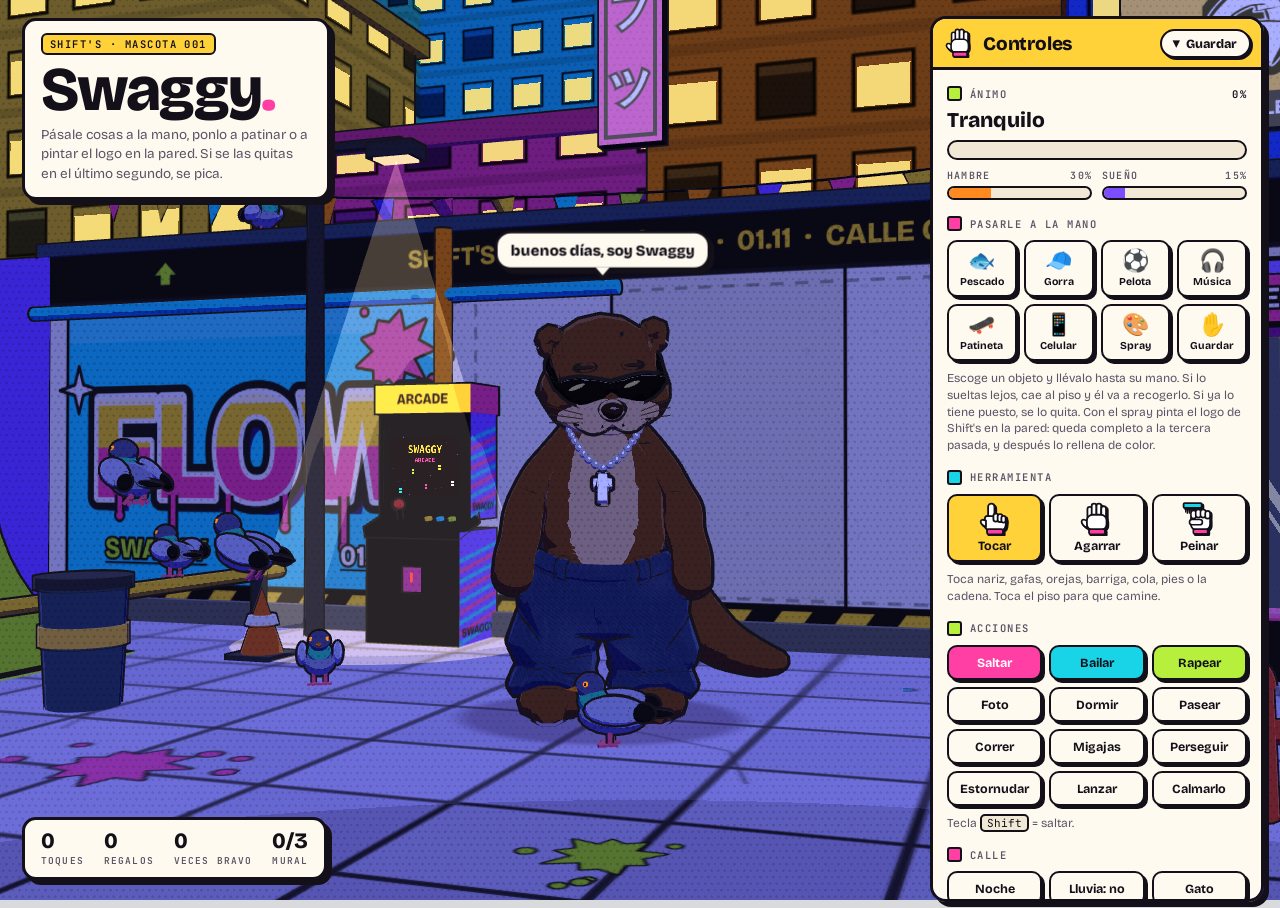
==== swaggy3d.html @ da9503eb "Calle 3D: doctype para que no abra en modo quirks Co-Authored-By: Claude Opus 5.5 <noreply@anthropic" ====
<!doctype html>
<html lang="es">
<meta charset="utf-8">
<title>Swaggy de Shift's</title>
<meta name="viewport" content="width=device-width, initial-scale=1, viewport-fit=cover">
<link rel="preconnect" href="https://fonts.googleapis.com">
<link rel="preconnect" href="https://fonts.gstatic.com" crossorigin>
<link rel="stylesheet" href="https://fonts.googleapis.com/css2?family=Bricolage+Grotesque:opsz,wght@12..96,500;12..96,700;12..96,800&family=JetBrains+Mono:wght@400;600&display=swap">
<style>
/* Layout: calle 3D a pantalla completa; título arriba a la izquierda, panel a la derecha (abajo en celular), globo de diálogo sobre la cabeza; modo stand oculta el panel */
:root{
  --bg:#d9dadb; --ink:#16171a; --muted:#5b5f66; --panel:#f2f3f1; --line:#c9ccc9; --accent:#2d4a7c; --accent-ink:#ffffff;
  --ok:#3fbf6a; --warn:#ffb21f; --bad:#ff3b3b;
  --paper:#fffaf0; --paper2:#f1e9d6; --text:#141019; --soft:#5a5466; --edge:#141019;
  --y:#ffd23a; --p:#ff3fa4; --c:#18d4e6; --l:#b6f03c;
  --display:"Bricolage Grotesque", "Arial Black", system-ui, sans-serif;
  --body:"Bricolage Grotesque", system-ui, -apple-system, "Segoe UI", sans-serif;
  --mono:"JetBrains Mono", ui-monospace, "SFMono-Regular", Menlo, monospace;
}
@media (prefers-color-scheme: dark){:root:not([data-theme="light"]){
  --bg:#141518; --ink:#ecebe7; --muted:#9a9ea6; --panel:#1e2024; --line:#30333a; --accent:#86a5dc; --accent-ink:#0f1420;
  --ok:#6cc38a; --warn:#e3b04f; --bad:#ef6a57; color-scheme:dark;
  --paper:#251f38; --paper2:#1a1528; --text:#fff6e4; --soft:#b9b0cc; --edge:#07050c}}
:root[data-theme="dark"]{--bg:#141518; --ink:#ecebe7; --muted:#9a9ea6; --panel:#1e2024; --line:#30333a; --accent:#86a5dc; --accent-ink:#0f1420;
  --ok:#6cc38a; --warn:#e3b04f; --bad:#ef6a57; color-scheme:dark;
  --paper:#251f38; --paper2:#1a1528; --text:#fff6e4; --soft:#b9b0cc; --edge:#07050c}

html,body{height:100%;overflow:hidden}
body{background:var(--bg);color:var(--text);font-family:var(--body);font-style:normal}
#stage{position:fixed;inset:0;width:100%;height:100%;display:block;touch-action:none;outline:none;cursor:url("data:image/svg+xml,%3Csvg%20width%3D%2244%22%20height%3D%2244%22%20xmlns%3D%22http%3A%2F%2Fwww.w3.org%2F2000%2Fsvg%22%20viewBox%3D%220%200%2064%2064%22%3E%3Cg%20transform%3D%22translate%283%203%29%22%20fill%3D%22%23141019%22%20stroke%3D%22%23141019%22%20stroke-width%3D%224%22%20stroke-linejoin%3D%22round%22%3E%3Crect%20x%3D%2219%22%20y%3D%223%22%20width%3D%2212%22%20height%3D%2231%22%20rx%3D%226%22%20fill%3D%22%23141019%22%2F%3E%0A%3Cpath%20d%3D%22M13%2031Q13%2026%2018%2026L47%2028Q53%2029%2053%2036L52%2045Q51%2053%2042%2053L23%2053Q14%2053%2013%2045Z%22%20fill%3D%22%23141019%22%2F%3E%0A%3Cpath%20d%3D%22M15%2035Q6%2031%205%2037Q5%2042%2015%2047Z%22%20fill%3D%22%23141019%22%2F%3E%0A%3Crect%20x%3D%2229%22%20y%3D%2222%22%20width%3D%229%22%20height%3D%2215%22%20rx%3D%224.5%22%20fill%3D%22%23141019%22%2F%3E%0A%3Crect%20x%3D%2237%22%20y%3D%2223%22%20width%3D%229%22%20height%3D%2215%22%20rx%3D%224.5%22%20fill%3D%22%23141019%22%2F%3E%0A%3Crect%20x%3D%2244%22%20y%3D%2226%22%20width%3D%228%22%20height%3D%2213%22%20rx%3D%224%22%20fill%3D%22%23141019%22%2F%3E%0A%3Crect%20x%3D%2217%22%20y%3D%2251%22%20width%3D%2230%22%20height%3D%2210%22%20rx%3D%223%22%20fill%3D%22%23141019%22%2F%3E%3C%2Fg%3E%3Cg%20stroke%3D%22%23141019%22%20stroke-width%3D%223.4%22%20stroke-linejoin%3D%22round%22%20stroke-linecap%3D%22round%22%3E%3Crect%20x%3D%2219%22%20y%3D%223%22%20width%3D%2212%22%20height%3D%2231%22%20rx%3D%226%22%20fill%3D%22%23fff%22%2F%3E%0A%3Cpath%20d%3D%22M13%2031Q13%2026%2018%2026L47%2028Q53%2029%2053%2036L52%2045Q51%2053%2042%2053L23%2053Q14%2053%2013%2045Z%22%20fill%3D%22%23fff%22%2F%3E%0A%3Cpath%20d%3D%22M15%2035Q6%2031%205%2037Q5%2042%2015%2047Z%22%20fill%3D%22%23fff%22%2F%3E%0A%3Crect%20x%3D%2229%22%20y%3D%2222%22%20width%3D%229%22%20height%3D%2215%22%20rx%3D%224.5%22%20fill%3D%22%23fff%22%2F%3E%0A%3Crect%20x%3D%2237%22%20y%3D%2223%22%20width%3D%229%22%20height%3D%2215%22%20rx%3D%224.5%22%20fill%3D%22%23fff%22%2F%3E%0A%3Crect%20x%3D%2244%22%20y%3D%2226%22%20width%3D%228%22%20height%3D%2213%22%20rx%3D%224%22%20fill%3D%22%23fff%22%2F%3E%0A%3Crect%20x%3D%2217%22%20y%3D%2251%22%20width%3D%2230%22%20height%3D%2210%22%20rx%3D%223%22%20fill%3D%22%23ff3fa4%22%2F%3E%3C%2Fg%3E%3C%2Fsvg%3E") 17 2, pointer}
#stage.hot{cursor:url("data:image/svg+xml,%3Csvg%20width%3D%2244%22%20height%3D%2244%22%20xmlns%3D%22http%3A%2F%2Fwww.w3.org%2F2000%2Fsvg%22%20viewBox%3D%220%200%2064%2064%22%3E%3Cg%20transform%3D%22translate%283%203%29%22%20fill%3D%22%23141019%22%20stroke%3D%22%23141019%22%20stroke-width%3D%224%22%20stroke-linejoin%3D%22round%22%3E%3Crect%20x%3D%2219%22%20y%3D%223%22%20width%3D%2212%22%20height%3D%2231%22%20rx%3D%226%22%20fill%3D%22%23141019%22%2F%3E%0A%3Cpath%20d%3D%22M13%2031Q13%2026%2018%2026L47%2028Q53%2029%2053%2036L52%2045Q51%2053%2042%2053L23%2053Q14%2053%2013%2045Z%22%20fill%3D%22%23141019%22%2F%3E%0A%3Cpath%20d%3D%22M15%2035Q6%2031%205%2037Q5%2042%2015%2047Z%22%20fill%3D%22%23141019%22%2F%3E%0A%3Crect%20x%3D%2229%22%20y%3D%2222%22%20width%3D%229%22%20height%3D%2215%22%20rx%3D%224.5%22%20fill%3D%22%23141019%22%2F%3E%0A%3Crect%20x%3D%2237%22%20y%3D%2223%22%20width%3D%229%22%20height%3D%2215%22%20rx%3D%224.5%22%20fill%3D%22%23141019%22%2F%3E%0A%3Crect%20x%3D%2244%22%20y%3D%2226%22%20width%3D%228%22%20height%3D%2213%22%20rx%3D%224%22%20fill%3D%22%23141019%22%2F%3E%0A%3Crect%20x%3D%2217%22%20y%3D%2251%22%20width%3D%2230%22%20height%3D%2210%22%20rx%3D%223%22%20fill%3D%22%23141019%22%2F%3E%3C%2Fg%3E%3Cg%20stroke%3D%22%23141019%22%20stroke-width%3D%223.4%22%20stroke-linejoin%3D%22round%22%20stroke-linecap%3D%22round%22%3E%3Crect%20x%3D%2219%22%20y%3D%223%22%20width%3D%2212%22%20height%3D%2231%22%20rx%3D%226%22%20fill%3D%22%23ffd23a%22%2F%3E%0A%3Cpath%20d%3D%22M13%2031Q13%2026%2018%2026L47%2028Q53%2029%2053%2036L52%2045Q51%2053%2042%2053L23%2053Q14%2053%2013%2045Z%22%20fill%3D%22%23ffd23a%22%2F%3E%0A%3Cpath%20d%3D%22M15%2035Q6%2031%205%2037Q5%2042%2015%2047Z%22%20fill%3D%22%23ffd23a%22%2F%3E%0A%3Crect%20x%3D%2229%22%20y%3D%2222%22%20width%3D%229%22%20height%3D%2215%22%20rx%3D%224.5%22%20fill%3D%22%23ffd23a%22%2F%3E%0A%3Crect%20x%3D%2237%22%20y%3D%2223%22%20width%3D%229%22%20height%3D%2215%22%20rx%3D%224.5%22%20fill%3D%22%23ffd23a%22%2F%3E%0A%3Crect%20x%3D%2244%22%20y%3D%2226%22%20width%3D%228%22%20height%3D%2213%22%20rx%3D%224%22%20fill%3D%22%23ffd23a%22%2F%3E%0A%3Crect%20x%3D%2217%22%20y%3D%2251%22%20width%3D%2230%22%20height%3D%2210%22%20rx%3D%223%22%20fill%3D%22%23ff3fa4%22%2F%3E%3C%2Fg%3E%3C%2Fsvg%3E") 17 2, pointer}
#stage.mano{cursor:url("data:image/svg+xml,%3Csvg%20width%3D%2244%22%20height%3D%2244%22%20xmlns%3D%22http%3A%2F%2Fwww.w3.org%2F2000%2Fsvg%22%20viewBox%3D%220%200%2064%2064%22%3E%3Cg%20transform%3D%22translate%283%203%29%22%20fill%3D%22%23141019%22%20stroke%3D%22%23141019%22%20stroke-width%3D%224%22%20stroke-linejoin%3D%22round%22%3E%3Cpath%20d%3D%22M14%2036Q4%2030%203%2037Q3%2043%2014%2049Z%22%20fill%3D%22%23141019%22%2F%3E%0A%3Crect%20x%3D%2214%22%20y%3D%229%22%20width%3D%229%22%20height%3D%2226%22%20rx%3D%224.5%22%20fill%3D%22%23141019%22%2F%3E%0A%3Crect%20x%3D%2222%22%20y%3D%223%22%20width%3D%229%22%20height%3D%2230%22%20rx%3D%224.5%22%20fill%3D%22%23141019%22%2F%3E%0A%3Crect%20x%3D%2231%22%20y%3D%223%22%20width%3D%229%22%20height%3D%2230%22%20rx%3D%224.5%22%20fill%3D%22%23141019%22%2F%3E%0A%3Crect%20x%3D%2240%22%20y%3D%228%22%20width%3D%229%22%20height%3D%2227%22%20rx%3D%224.5%22%20fill%3D%22%23141019%22%2F%3E%0A%3Crect%20x%3D%2213%22%20y%3D%2224%22%20width%3D%2237%22%20height%3D%2229%22%20rx%3D%2211%22%20fill%3D%22%23141019%22%2F%3E%0A%3Crect%20x%3D%2217%22%20y%3D%2251%22%20width%3D%2230%22%20height%3D%2210%22%20rx%3D%223%22%20fill%3D%22%23141019%22%2F%3E%3C%2Fg%3E%3Cg%20stroke%3D%22%23141019%22%20stroke-width%3D%223.4%22%20stroke-linejoin%3D%22round%22%20stroke-linecap%3D%22round%22%3E%3Cpath%20d%3D%22M14%2036Q4%2030%203%2037Q3%2043%2014%2049Z%22%20fill%3D%22%23fff%22%2F%3E%0A%3Crect%20x%3D%2214%22%20y%3D%229%22%20width%3D%229%22%20height%3D%2226%22%20rx%3D%224.5%22%20fill%3D%22%23fff%22%2F%3E%0A%3Crect%20x%3D%2222%22%20y%3D%223%22%20width%3D%229%22%20height%3D%2230%22%20rx%3D%224.5%22%20fill%3D%22%23fff%22%2F%3E%0A%3Crect%20x%3D%2231%22%20y%3D%223%22%20width%3D%229%22%20height%3D%2230%22%20rx%3D%224.5%22%20fill%3D%22%23fff%22%2F%3E%0A%3Crect%20x%3D%2240%22%20y%3D%228%22%20width%3D%229%22%20height%3D%2227%22%20rx%3D%224.5%22%20fill%3D%22%23fff%22%2F%3E%0A%3Crect%20x%3D%2213%22%20y%3D%2224%22%20width%3D%2237%22%20height%3D%2229%22%20rx%3D%2211%22%20fill%3D%22%23fff%22%2F%3E%0A%3Crect%20x%3D%2217%22%20y%3D%2251%22%20width%3D%2230%22%20height%3D%2210%22%20rx%3D%223%22%20fill%3D%22%23ff3fa4%22%2F%3E%3C%2Fg%3E%3C%2Fsvg%3E") 21 19, grab}
#stage.mano.hot{cursor:url("data:image/svg+xml,%3Csvg%20width%3D%2244%22%20height%3D%2244%22%20xmlns%3D%22http%3A%2F%2Fwww.w3.org%2F2000%2Fsvg%22%20viewBox%3D%220%200%2064%2064%22%3E%3Cg%20transform%3D%22translate%283%203%29%22%20fill%3D%22%23141019%22%20stroke%3D%22%23141019%22%20stroke-width%3D%224%22%20stroke-linejoin%3D%22round%22%3E%3Cpath%20d%3D%22M14%2036Q4%2030%203%2037Q3%2043%2014%2049Z%22%20fill%3D%22%23141019%22%2F%3E%0A%3Crect%20x%3D%2214%22%20y%3D%229%22%20width%3D%229%22%20height%3D%2226%22%20rx%3D%224.5%22%20fill%3D%22%23141019%22%2F%3E%0A%3Crect%20x%3D%2222%22%20y%3D%223%22%20width%3D%229%22%20height%3D%2230%22%20rx%3D%224.5%22%20fill%3D%22%23141019%22%2F%3E%0A%3Crect%20x%3D%2231%22%20y%3D%223%22%20width%3D%229%22%20height%3D%2230%22%20rx%3D%224.5%22%20fill%3D%22%23141019%22%2F%3E%0A%3Crect%20x%3D%2240%22%20y%3D%228%22%20width%3D%229%22%20height%3D%2227%22%20rx%3D%224.5%22%20fill%3D%22%23141019%22%2F%3E%0A%3Crect%20x%3D%2213%22%20y%3D%2224%22%20width%3D%2237%22%20height%3D%2229%22%20rx%3D%2211%22%20fill%3D%22%23141019%22%2F%3E%0A%3Crect%20x%3D%2217%22%20y%3D%2251%22%20width%3D%2230%22%20height%3D%2210%22%20rx%3D%223%22%20fill%3D%22%23141019%22%2F%3E%3C%2Fg%3E%3Cg%20stroke%3D%22%23141019%22%20stroke-width%3D%223.4%22%20stroke-linejoin%3D%22round%22%20stroke-linecap%3D%22round%22%3E%3Cpath%20d%3D%22M14%2036Q4%2030%203%2037Q3%2043%2014%2049Z%22%20fill%3D%22%23ffd23a%22%2F%3E%0A%3Crect%20x%3D%2214%22%20y%3D%229%22%20width%3D%229%22%20height%3D%2226%22%20rx%3D%224.5%22%20fill%3D%22%23ffd23a%22%2F%3E%0A%3Crect%20x%3D%2222%22%20y%3D%223%22%20width%3D%229%22%20height%3D%2230%22%20rx%3D%224.5%22%20fill%3D%22%23ffd23a%22%2F%3E%0A%3Crect%20x%3D%2231%22%20y%3D%223%22%20width%3D%229%22%20height%3D%2230%22%20rx%3D%224.5%22%20fill%3D%22%23ffd23a%22%2F%3E%0A%3Crect%20x%3D%2240%22%20y%3D%228%22%20width%3D%229%22%20height%3D%2227%22%20rx%3D%224.5%22%20fill%3D%22%23ffd23a%22%2F%3E%0A%3Crect%20x%3D%2213%22%20y%3D%2224%22%20width%3D%2237%22%20height%3D%2229%22%20rx%3D%2211%22%20fill%3D%22%23ffd23a%22%2F%3E%0A%3Crect%20x%3D%2217%22%20y%3D%2251%22%20width%3D%2230%22%20height%3D%2210%22%20rx%3D%223%22%20fill%3D%22%23ff3fa4%22%2F%3E%3C%2Fg%3E%3C%2Fsvg%3E") 21 19, grab}
#stage.agarrando,#stage.mano.agarrando,#stage.sosteniendo{cursor:url("data:image/svg+xml,%3Csvg%20width%3D%2244%22%20height%3D%2244%22%20xmlns%3D%22http%3A%2F%2Fwww.w3.org%2F2000%2Fsvg%22%20viewBox%3D%220%200%2064%2064%22%3E%3Cg%20transform%3D%22translate%283%203%29%22%20fill%3D%22%23141019%22%20stroke%3D%22%23141019%22%20stroke-width%3D%224%22%20stroke-linejoin%3D%22round%22%3E%3Crect%20x%3D%2212%22%20y%3D%2217%22%20width%3D%2240%22%20height%3D%2235%22%20rx%3D%2212%22%20fill%3D%22%23141019%22%2F%3E%0A%3Crect%20x%3D%2212%22%20y%3D%2211%22%20width%3D%2211%22%20height%3D%2217%22%20rx%3D%225.5%22%20fill%3D%22%23141019%22%2F%3E%0A%3Crect%20x%3D%2222%22%20y%3D%229%22%20width%3D%2211%22%20height%3D%2217%22%20rx%3D%225.5%22%20fill%3D%22%23141019%22%2F%3E%0A%3Crect%20x%3D%2232%22%20y%3D%229%22%20width%3D%2211%22%20height%3D%2217%22%20rx%3D%225.5%22%20fill%3D%22%23141019%22%2F%3E%0A%3Crect%20x%3D%2242%22%20y%3D%2212%22%20width%3D%2210%22%20height%3D%2216%22%20rx%3D%225%22%20fill%3D%22%23141019%22%2F%3E%0A%3Crect%20x%3D%229%22%20y%3D%2230%22%20width%3D%2227%22%20height%3D%2211%22%20rx%3D%225.5%22%20fill%3D%22%23141019%22%2F%3E%0A%3Crect%20x%3D%2217%22%20y%3D%2250%22%20width%3D%2230%22%20height%3D%2210%22%20rx%3D%223%22%20fill%3D%22%23141019%22%2F%3E%3C%2Fg%3E%3Cg%20stroke%3D%22%23141019%22%20stroke-width%3D%223.4%22%20stroke-linejoin%3D%22round%22%20stroke-linecap%3D%22round%22%3E%3Crect%20x%3D%2212%22%20y%3D%2217%22%20width%3D%2240%22%20height%3D%2235%22%20rx%3D%2212%22%20fill%3D%22%23fff%22%2F%3E%0A%3Crect%20x%3D%2212%22%20y%3D%2211%22%20width%3D%2211%22%20height%3D%2217%22%20rx%3D%225.5%22%20fill%3D%22%23fff%22%2F%3E%0A%3Crect%20x%3D%2222%22%20y%3D%229%22%20width%3D%2211%22%20height%3D%2217%22%20rx%3D%225.5%22%20fill%3D%22%23fff%22%2F%3E%0A%3Crect%20x%3D%2232%22%20y%3D%229%22%20width%3D%2211%22%20height%3D%2217%22%20rx%3D%225.5%22%20fill%3D%22%23fff%22%2F%3E%0A%3Crect%20x%3D%2242%22%20y%3D%2212%22%20width%3D%2210%22%20height%3D%2216%22%20rx%3D%225%22%20fill%3D%22%23fff%22%2F%3E%0A%3Crect%20x%3D%229%22%20y%3D%2230%22%20width%3D%2227%22%20height%3D%2211%22%20rx%3D%225.5%22%20fill%3D%22%23fff%22%2F%3E%0A%3Crect%20x%3D%2217%22%20y%3D%2250%22%20width%3D%2230%22%20height%3D%2210%22%20rx%3D%223%22%20fill%3D%22%23ff3fa4%22%2F%3E%3C%2Fg%3E%3C%2Fsvg%3E") 22 21, grabbing}
#stage.peine{cursor:url("data:image/svg+xml,%3Csvg%20width%3D%2244%22%20height%3D%2244%22%20xmlns%3D%22http%3A%2F%2Fwww.w3.org%2F2000%2Fsvg%22%20viewBox%3D%220%200%2064%2064%22%3E%3Cg%20transform%3D%22translate%283%203%29%22%20fill%3D%22%23141019%22%20stroke%3D%22%23141019%22%20stroke-width%3D%224%22%20stroke-linejoin%3D%22round%22%3E%3Crect%20x%3D%223%22%20y%3D%222%22%20width%3D%2234%22%20height%3D%229%22%20rx%3D%222%22%20fill%3D%22%23141019%22%2F%3E%0A%3Cpath%20d%3D%22M7%2011V19M11%2011V19M15%2011V19M19%2011V19M23%2011V19M27%2011V19M31%2011V19%22%20fill%3D%22none%22%20stroke-width%3D%222.6%22%2F%3E%3Cg%20transform%3D%22translate%286%206%29%20scale%28.9%29%22%3E%3Crect%20x%3D%2212%22%20y%3D%2217%22%20width%3D%2240%22%20height%3D%2235%22%20rx%3D%2212%22%20fill%3D%22%23141019%22%2F%3E%0A%3Crect%20x%3D%2212%22%20y%3D%2211%22%20width%3D%2211%22%20height%3D%2217%22%20rx%3D%225.5%22%20fill%3D%22%23141019%22%2F%3E%0A%3Crect%20x%3D%2222%22%20y%3D%229%22%20width%3D%2211%22%20height%3D%2217%22%20rx%3D%225.5%22%20fill%3D%22%23141019%22%2F%3E%0A%3Crect%20x%3D%2232%22%20y%3D%229%22%20width%3D%2211%22%20height%3D%2217%22%20rx%3D%225.5%22%20fill%3D%22%23141019%22%2F%3E%0A%3Crect%20x%3D%2242%22%20y%3D%2212%22%20width%3D%2210%22%20height%3D%2216%22%20rx%3D%225%22%20fill%3D%22%23141019%22%2F%3E%0A%3Crect%20x%3D%229%22%20y%3D%2230%22%20width%3D%2227%22%20height%3D%2211%22%20rx%3D%225.5%22%20fill%3D%22%23141019%22%2F%3E%0A%3Crect%20x%3D%2217%22%20y%3D%2250%22%20width%3D%2230%22%20height%3D%2210%22%20rx%3D%223%22%20fill%3D%22%23141019%22%2F%3E%3C%2Fg%3E%3C%2Fg%3E%3Cg%20stroke%3D%22%23141019%22%20stroke-width%3D%223.4%22%20stroke-linejoin%3D%22round%22%20stroke-linecap%3D%22round%22%3E%3Crect%20x%3D%223%22%20y%3D%222%22%20width%3D%2234%22%20height%3D%229%22%20rx%3D%222%22%20fill%3D%22%2318d4e6%22%2F%3E%0A%3Cpath%20d%3D%22M7%2011V19M11%2011V19M15%2011V19M19%2011V19M23%2011V19M27%2011V19M31%2011V19%22%20fill%3D%22none%22%20stroke-width%3D%222.6%22%2F%3E%3Cg%20transform%3D%22translate%286%206%29%20scale%28.9%29%22%3E%3Crect%20x%3D%2212%22%20y%3D%2217%22%20width%3D%2240%22%20height%3D%2235%22%20rx%3D%2212%22%20fill%3D%22%23fff%22%2F%3E%0A%3Crect%20x%3D%2212%22%20y%3D%2211%22%20width%3D%2211%22%20height%3D%2217%22%20rx%3D%225.5%22%20fill%3D%22%23fff%22%2F%3E%0A%3Crect%20x%3D%2222%22%20y%3D%229%22%20width%3D%2211%22%20height%3D%2217%22%20rx%3D%225.5%22%20fill%3D%22%23fff%22%2F%3E%0A%3Crect%20x%3D%2232%22%20y%3D%229%22%20width%3D%2211%22%20height%3D%2217%22%20rx%3D%225.5%22%20fill%3D%22%23fff%22%2F%3E%0A%3Crect%20x%3D%2242%22%20y%3D%2212%22%20width%3D%2210%22%20height%3D%2216%22%20rx%3D%225%22%20fill%3D%22%23fff%22%2F%3E%0A%3Crect%20x%3D%229%22%20y%3D%2230%22%20width%3D%2227%22%20height%3D%2211%22%20rx%3D%225.5%22%20fill%3D%22%23fff%22%2F%3E%0A%3Crect%20x%3D%2217%22%20y%3D%2250%22%20width%3D%2230%22%20height%3D%2210%22%20rx%3D%223%22%20fill%3D%22%23ff3fa4%22%2F%3E%3C%2Fg%3E%3C%2Fg%3E%3C%2Fsvg%3E") 12 12, crosshair}
button,summary,input[type=range],.sw button{cursor:url("data:image/svg+xml,%3Csvg%20width%3D%2244%22%20height%3D%2244%22%20xmlns%3D%22http%3A%2F%2Fwww.w3.org%2F2000%2Fsvg%22%20viewBox%3D%220%200%2064%2064%22%3E%3Cg%20transform%3D%22translate%283%203%29%22%20fill%3D%22%23141019%22%20stroke%3D%22%23141019%22%20stroke-width%3D%224%22%20stroke-linejoin%3D%22round%22%3E%3Crect%20x%3D%2219%22%20y%3D%223%22%20width%3D%2212%22%20height%3D%2231%22%20rx%3D%226%22%20fill%3D%22%23141019%22%2F%3E%0A%3Cpath%20d%3D%22M13%2031Q13%2026%2018%2026L47%2028Q53%2029%2053%2036L52%2045Q51%2053%2042%2053L23%2053Q14%2053%2013%2045Z%22%20fill%3D%22%23141019%22%2F%3E%0A%3Cpath%20d%3D%22M15%2035Q6%2031%205%2037Q5%2042%2015%2047Z%22%20fill%3D%22%23141019%22%2F%3E%0A%3Crect%20x%3D%2229%22%20y%3D%2222%22%20width%3D%229%22%20height%3D%2215%22%20rx%3D%224.5%22%20fill%3D%22%23141019%22%2F%3E%0A%3Crect%20x%3D%2237%22%20y%3D%2223%22%20width%3D%229%22%20height%3D%2215%22%20rx%3D%224.5%22%20fill%3D%22%23141019%22%2F%3E%0A%3Crect%20x%3D%2244%22%20y%3D%2226%22%20width%3D%228%22%20height%3D%2213%22%20rx%3D%224%22%20fill%3D%22%23141019%22%2F%3E%0A%3Crect%20x%3D%2217%22%20y%3D%2251%22%20width%3D%2230%22%20height%3D%2210%22%20rx%3D%223%22%20fill%3D%22%23141019%22%2F%3E%3C%2Fg%3E%3Cg%20stroke%3D%22%23141019%22%20stroke-width%3D%223.4%22%20stroke-linejoin%3D%22round%22%20stroke-linecap%3D%22round%22%3E%3Crect%20x%3D%2219%22%20y%3D%223%22%20width%3D%2212%22%20height%3D%2231%22%20rx%3D%226%22%20fill%3D%22%23fff%22%2F%3E%0A%3Cpath%20d%3D%22M13%2031Q13%2026%2018%2026L47%2028Q53%2029%2053%2036L52%2045Q51%2053%2042%2053L23%2053Q14%2053%2013%2045Z%22%20fill%3D%22%23fff%22%2F%3E%0A%3Cpath%20d%3D%22M15%2035Q6%2031%205%2037Q5%2042%2015%2047Z%22%20fill%3D%22%23fff%22%2F%3E%0A%3Crect%20x%3D%2229%22%20y%3D%2222%22%20width%3D%229%22%20height%3D%2215%22%20rx%3D%224.5%22%20fill%3D%22%23fff%22%2F%3E%0A%3Crect%20x%3D%2237%22%20y%3D%2223%22%20width%3D%229%22%20height%3D%2215%22%20rx%3D%224.5%22%20fill%3D%22%23fff%22%2F%3E%0A%3Crect%20x%3D%2244%22%20y%3D%2226%22%20width%3D%228%22%20height%3D%2213%22%20rx%3D%224%22%20fill%3D%22%23fff%22%2F%3E%0A%3Crect%20x%3D%2217%22%20y%3D%2251%22%20width%3D%2230%22%20height%3D%2210%22%20rx%3D%223%22%20fill%3D%22%23ff3fa4%22%2F%3E%3C%2Fg%3E%3C%2Fsvg%3E") 17 2, pointer}

/* calcomanías estilo calle: borde grueso, sombra dura, color plano */
.head,.panel,.stats,.quick button,#dock,.holdtip{border:3px solid var(--edge);box-shadow:5px 5px 0 var(--edge)}
.head{position:absolute;top:calc(18px + env(safe-area-inset-top,0px));left:22px;max-width:310px;pointer-events:none;display:grid;gap:7px;
  background:var(--paper);padding:12px 16px 14px;border-radius:14px}
.eyebrow{justify-self:start;font-family:var(--mono);font-size:10.5px;font-weight:600;letter-spacing:.14em;text-transform:uppercase;
  background:var(--y);color:#141019;border:2px solid var(--edge);border-radius:6px;padding:2px 7px}
h1{margin:0;font-family:var(--display);font-weight:800;font-size:clamp(40px,6vw,62px);line-height:.9;letter-spacing:-.03em;color:var(--text)}
h1 span{color:var(--p)}
.lede{margin:0;font-size:13.5px;line-height:1.45;color:var(--soft);max-width:30ch}

.panel{position:absolute;top:calc(16px + env(safe-area-inset-top,0px));right:16px;width:300px;max-height:calc(100% - 36px);overflow:auto;overscroll-behavior:contain;
  background:var(--paper);border-radius:16px;padding:0 14px 16px;display:none;gap:16px;z-index:4;scrollbar-width:thin}
body.sheet .panel{display:grid}
.phead{position:sticky;top:0;z-index:2;display:flex;align-items:center;justify-content:space-between;gap:8px;margin:0 -14px;padding:9px 10px 9px 12px;
  background:var(--y);border-bottom:3px solid var(--edge);color:#141019;border-radius:12px 12px 0 0}
.phead strong{display:flex;align-items:center;gap:8px;font-family:var(--display);font-weight:800;font-size:19px;letter-spacing:-.01em}
.phead strong svg{width:30px;height:30px;flex:none}
.save{display:flex;align-items:center;gap:6px;border:2.5px solid var(--edge);background:#fffaf0;color:#141019;border-radius:999px;padding:5px 12px 5px 10px;
  font-weight:800;font-size:12.5px;box-shadow:2px 2px 0 var(--edge)}
.save:active{transform:translate(2px,2px);box-shadow:0 0 0 var(--edge)}
.save i{font-style:normal;font-size:15px;line-height:1}
.group{display:grid;gap:9px}
.label{display:flex;align-items:center;gap:8px;font-family:var(--mono);font-size:10.5px;font-weight:600;letter-spacing:.14em;text-transform:uppercase;color:var(--soft)}
.label::before{content:"";flex:none;width:11px;height:11px;border:2px solid var(--edge);border-radius:3px;background:var(--p)}
.group:nth-of-type(3n+1) .label::before{background:var(--c)}
.group:nth-of-type(3n+2) .label::before{background:var(--l)}
.label output{margin-left:auto;color:var(--text);font-variant-numeric:tabular-nums}
#moodTxt{font-family:var(--display);font-weight:800;font-size:21px;line-height:1}
.moodbar{height:16px;border:2.5px solid var(--edge);border-radius:999px;background:var(--paper2);overflow:hidden}
.moodbar i{display:block;height:100%;width:0;background-color:var(--ok);transition:background-color .3s,width .2s;
  background-image:repeating-linear-gradient(-45deg,rgba(20,16,25,.2) 0 6px,transparent 6px 12px)}
button{font:inherit;color:inherit}
.seg button,.actions button,.give button,.sw button{border:2.5px solid var(--edge);background:var(--paper);color:var(--text);border-radius:10px;
  box-shadow:3px 3px 0 var(--edge);font-weight:700;font-size:12.5px;padding:8px 4px;transition:transform .06s,box-shadow .06s}
.seg button:active,.actions button:active,.give button:active,.sw button:active,.quick button:active,#dock:active{transform:translate(2px,2px);box-shadow:1px 1px 0 var(--edge)}
.seg{display:grid;grid-template-columns:repeat(3,1fr);gap:7px}
.seg button{display:grid;justify-items:center;gap:2px;padding:6px 4px 7px}
.seg button svg{width:34px;height:34px}
.seg button[aria-pressed="true"],.give button[aria-pressed="true"]{background:var(--y);color:#141019}
.give{display:grid;grid-template-columns:repeat(4,1fr);gap:7px}
.give button{display:grid;justify-items:center;gap:3px;padding:8px 2px 7px;font-size:10.5px}
.give b{font-size:22px;line-height:1}
.give button.on{background:var(--p);color:#fff}
.sw{display:grid;grid-template-columns:repeat(3,1fr);gap:7px}
.sw button{display:grid;justify-items:center;gap:5px;padding:7px 4px;font-size:11.5px}
.sw button i{display:block;width:30px;height:16px;border-radius:4px;border:2px solid var(--edge)}
.sw button[aria-pressed="true"]{background:var(--y);color:#141019}
input[type=range]{width:100%;accent-color:var(--p)}
.actions{display:grid;grid-template-columns:repeat(3,1fr);gap:7px}
.actions.two{grid-template-columns:1fr 1fr}
.actions .main{background:var(--p);color:#fff}
.actions .main:nth-child(2){background:var(--c);color:#141019}
.actions .main:nth-child(3){background:var(--l);color:#141019}
button:focus-visible,input:focus-visible,summary:focus-visible{outline:3px solid var(--c);outline-offset:2px}
.hint{font-size:12px;color:var(--soft);line-height:1.4;margin:0}
kbd{font-family:var(--mono);font-size:11px;border:2px solid var(--edge);border-radius:5px;padding:0 5px;background:var(--paper2);color:var(--text)}
details{border-top:3px dashed var(--edge);padding-top:12px}
summary{font-family:var(--mono);font-size:11px;font-weight:600;letter-spacing:.14em;text-transform:uppercase;color:var(--text)}
details[open] summary{margin-bottom:12px}
details .group{margin-bottom:12px}

.stats{position:absolute;left:22px;bottom:calc(20px + env(safe-area-inset-bottom,0px));display:flex;gap:20px;flex-wrap:wrap;pointer-events:none;
  background:var(--paper);padding:10px 16px;border-radius:14px}
.stat{display:grid;gap:2px}
.stat b{font-family:var(--display);font-weight:800;font-size:22px;line-height:1;font-variant-numeric:tabular-nums}
.stat span{font-family:var(--mono);font-size:9.5px;font-weight:600;letter-spacing:.12em;text-transform:uppercase;color:var(--soft)}

.holdtip{position:fixed;left:50%;top:calc(16px + env(safe-area-inset-top,0px));transform:translateX(-50%);z-index:6;pointer-events:none;
  background:var(--y);color:#141019;font-size:14px;font-weight:800;padding:8px 16px;border-radius:999px;white-space:nowrap}
.bubble{position:fixed;left:0;top:0;pointer-events:none;background:#fffaf0;color:#141019;border:3px solid #141019;box-shadow:4px 4px 0 #141019;font-family:var(--display);font-weight:800;
  font-size:15px;line-height:1.2;padding:8px 13px;border-radius:16px;text-align:center;white-space:nowrap;will-change:transform;z-index:5}
.bubble::before,.bubble::after{content:"";position:absolute;left:50%;border:solid transparent;border-bottom:0}
.bubble::before{bottom:-14px;margin-left:-11px;border-width:12px 11px 0;border-top-color:#141019}
.bubble::after{bottom:-8px;margin-left:-7px;border-width:8px 7px 0;border-top-color:#fffaf0}
.bubble.bravo{background:#ff3b3b;color:#fff}
.bubble.bravo::after{border-top-color:#ff3b3b}
.bubble.big{font-size:40px;padding:8px 22px}
.bubble.rap{background:#18d4e6}
.bubble.rap::after{border-top-color:#18d4e6}
#flash{position:fixed;inset:0;background:#fff;opacity:0;pointer-events:none;z-index:6}
.quick{display:none;position:absolute;left:10px;right:14px;bottom:calc(14px + env(safe-area-inset-bottom,0px));gap:8px;z-index:3}
.quick button{flex:1;min-width:0;display:grid;justify-items:center;gap:2px;padding:7px 2px;border-radius:12px;box-shadow:3px 3px 0 var(--edge);
  background:var(--paper);color:var(--text);font:800 11.5px var(--body)}
.quick button b{font-size:20px;line-height:1.1}
.quick button svg{width:26px;height:26px}
.quick .more{background:var(--y);color:#141019}
.touchHand{position:fixed;left:0;top:0;width:64px;height:64px;pointer-events:none;z-index:8;opacity:0;
  transform:translate(var(--x,0),var(--y0,0)) translate(var(--hx,-32px),var(--hy,-32px))}
.touchHand svg{width:100%;height:100%;display:block}
.touchHand.on{opacity:1;animation:tap .18s ease-out}
.touchHand.off{opacity:0;transition:opacity .35s}
@keyframes tap{0%{scale:1.25}100%{scale:1}}
.pow{position:fixed;left:0;top:0;z-index:5;pointer-events:none;font-family:var(--display);font-weight:800;font-size:clamp(30px,5.2vw,58px);line-height:1;
  color:#ffd23a;-webkit-text-stroke:3px #141019;paint-order:stroke fill;text-shadow:4px 4px 0 #141019;padding:26px 34px;white-space:nowrap;
  transform:translate(var(--x),var(--y)) translate(-50%,-50%);animation:pow .85s ease-out forwards}
.pow::before,.pow::after{content:"";position:absolute;z-index:-1;clip-path:polygon(50% 0%,61% 28%,95% 10%,75% 42%,100% 56%,71% 64%,86% 100%,53% 76%,26% 98%,30% 68%,0% 76%,22% 50%,3% 20%,37% 31%)}
.pow::before{inset:-7px;background:#141019}
.pow::after{inset:0;background:var(--c,#ff3fa4)}
@keyframes pow{0%{transform:translate(var(--x),var(--y)) translate(-50%,-50%) scale(.2)}16%{transform:translate(var(--x),var(--y)) translate(-50%,-50%) scale(1.18)}28%{transform:translate(var(--x),var(--y)) translate(-50%,-50%) scale(1)}78%{opacity:1}100%{transform:translate(var(--x),var(--y)) translate(-50%,-50%) scale(1.04);opacity:0}}
@media (prefers-reduced-motion: reduce){.pow{animation-duration:.01s;animation-delay:.8s}}

.standUI{position:fixed;left:0;right:0;bottom:0;display:none;align-items:end;justify-content:space-between;gap:16px;
  padding:16px 24px calc(18px + env(safe-area-inset-bottom,0px));pointer-events:none;z-index:3;
  background:linear-gradient(to top, rgba(10,12,16,.72), rgba(10,12,16,0))}
.standUI .brand{font-family:var(--display);font-weight:800;font-size:clamp(44px,9vw,110px);line-height:.85;letter-spacing:-.03em;color:#fff}
.standUI .tag{font-family:var(--mono);font-size:clamp(11px,1.4vw,15px);letter-spacing:.14em;text-transform:uppercase;color:#d7dbe2;text-align:right;line-height:1.7}
.topbar{position:fixed;top:calc(14px + env(safe-area-inset-top,0px));right:16px;z-index:7;display:flex;gap:10px;align-items:center}
#dock{display:none;align-items:center;gap:7px;background:var(--y);color:#141019;border-radius:999px;padding:6px 15px 6px 8px;
  font:800 14px var(--display);box-shadow:4px 4px 0 var(--edge)}
#dock svg{width:30px;height:30px}
body:not(.sheet) #dock{display:flex}
.exit{display:none;border:3px solid #141019;background:#141019;color:#fffaf0;border-radius:999px;padding:7px 14px;font:800 13px var(--display);box-shadow:4px 4px 0 rgba(0,0,0,.35)}
body.stand .head, body.stand .stats, body.stand .quick{display:none!important}
body.stand .standUI{display:flex}
body.stand .exit{display:block}
body.stand.sheet .exit{display:none}
body.stand #dock{opacity:.92}
body.stand .panel{z-index:6}

@media (max-width:700px){
  .head{left:10px;top:calc(10px + env(safe-area-inset-top,0px));padding:7px 11px 9px;gap:5px;box-shadow:3px 3px 0 var(--edge)}
  .head .eyebrow{font-size:9px}
  .lede{display:none}
  h1{font-size:28px}
  .panel{top:auto;left:10px;right:14px;width:auto;bottom:calc(14px + env(safe-area-inset-bottom,0px));max-height:58%;gap:14px;padding:0 12px 14px}
  .phead{margin:0 -12px}
  .quick{display:flex}
  body.sheet .quick{display:none}
  body:not(.stand) #dock{display:none!important}
  .topbar{right:12px}
  .stats{display:none}
  .hint.desk{display:none}
  .holdtip{top:auto;bottom:calc(46% + 8px);white-space:normal;max-width:90%;text-align:center}
}
.needs{display:grid;grid-template-columns:1fr 1fr;gap:10px}
.needs div{display:grid;gap:4px}
.needs span{font-family:var(--mono);font-size:10px;font-weight:600;letter-spacing:.12em;text-transform:uppercase;color:var(--soft);display:flex;justify-content:space-between}
.nb{display:block;height:10px;border:2px solid var(--edge);border-radius:999px;background:var(--paper2);overflow:hidden}
.nb b{display:block;height:100%;width:0;background:var(--o, #ff8a1f);transition:width .4s}
#nSleep{background:#7b4dff}
.vbubble{position:fixed;left:0;top:0;pointer-events:none;background:#18d4e6;color:#141019;border:3px solid #141019;box-shadow:4px 4px 0 #141019;
  font-family:var(--display);font-weight:800;font-size:14px;line-height:1.2;padding:7px 12px;border-radius:14px;white-space:nowrap;z-index:5}
.vbubble::before,.vbubble::after{content:"";position:absolute;left:50%;border:solid transparent;border-bottom:0}
.vbubble::before{bottom:-14px;margin-left:-11px;border-width:12px 11px 0;border-top-color:#141019}
.vbubble::after{bottom:-8px;margin-left:-7px;border-width:8px 7px 0;border-top-color:#18d4e6}
body.embed .head, body.embed .stats{display:none!important}
body.embed .topbar{top:calc(10px + env(safe-area-inset-top,0px))}
</style>

<canvas id="stage" aria-label="Swaggy en 3D en una calle: tócalo, pásale objetos a la mano o hazlo caminar"></canvas>
<div id="flash"></div>
<div id="err" hidden style="position:fixed;left:12px;right:12px;top:calc(12px + env(safe-area-inset-top,0px));z-index:9;background:#c8402f;color:#fff;padding:10px 12px;border-radius:8px;font:13px/1.4 system-ui,sans-serif"></div>
<div class="holdtip" id="holdtip" hidden>Llévaselo a la mano y suelta</div>

<header class="head">
  <div class="eyebrow">Shift's · Mascota 001</div>
  <h1>Swaggy<span>.</span></h1>
  <p class="lede">Pásale cosas a la mano, ponlo a patinar o a pintar el logo en la pared. Si se las quitas en el último segundo, se pica.</p>
</header>

<div class="bubble" id="bubble" hidden></div>
<div class="vbubble" id="vbubble" hidden></div>

<nav class="quick" id="quick" aria-label="Acciones rápidas">
  <button data-proxy="g-pescado"><b>🐟</b>Pescado</button>
  <button data-proxy="g-pelota"><b>⚽</b>Pelota</button>
  <button data-proxy="a-bailar"><b>🎶</b>Bailar</button>
  <button data-proxy="a-correr"><b>💨</b>Correr</button>
  <button id="openSheet" class="more"><svg aria-hidden="true" class="" xmlns="http://www.w3.org/2000/svg" viewBox="0 0 64 64"><g transform="translate(3 3)" fill="#141019" stroke="#141019" stroke-width="4" stroke-linejoin="round"><path d="M14 36Q4 30 3 37Q3 43 14 49Z" fill="#141019"/>
<rect x="14" y="9" width="9" height="26" rx="4.5" fill="#141019"/>
<rect x="22" y="3" width="9" height="30" rx="4.5" fill="#141019"/>
<rect x="31" y="3" width="9" height="30" rx="4.5" fill="#141019"/>
<rect x="40" y="8" width="9" height="27" rx="4.5" fill="#141019"/>
<rect x="13" y="24" width="37" height="29" rx="11" fill="#141019"/>
<rect x="17" y="51" width="30" height="10" rx="3" fill="#141019"/></g><g stroke="#141019" stroke-width="3.4" stroke-linejoin="round" stroke-linecap="round"><path d="M14 36Q4 30 3 37Q3 43 14 49Z" fill="#fff"/>
<rect x="14" y="9" width="9" height="26" rx="4.5" fill="#fff"/>
<rect x="22" y="3" width="9" height="30" rx="4.5" fill="#fff"/>
<rect x="31" y="3" width="9" height="30" rx="4.5" fill="#fff"/>
<rect x="40" y="8" width="9" height="27" rx="4.5" fill="#fff"/>
<rect x="13" y="24" width="37" height="29" rx="11" fill="#fff"/>
<rect x="17" y="51" width="30" height="10" rx="3" fill="#ff3fa4"/></g></svg>Más</button>
</nav>
<aside class="panel" aria-label="Controles">
  <div class="phead"><strong><svg aria-hidden="true" class="" xmlns="http://www.w3.org/2000/svg" viewBox="0 0 64 64"><g transform="translate(3 3)" fill="#141019" stroke="#141019" stroke-width="4" stroke-linejoin="round"><path d="M14 36Q4 30 3 37Q3 43 14 49Z" fill="#141019"/>
<rect x="14" y="9" width="9" height="26" rx="4.5" fill="#141019"/>
<rect x="22" y="3" width="9" height="30" rx="4.5" fill="#141019"/>
<rect x="31" y="3" width="9" height="30" rx="4.5" fill="#141019"/>
<rect x="40" y="8" width="9" height="27" rx="4.5" fill="#141019"/>
<rect x="13" y="24" width="37" height="29" rx="11" fill="#141019"/>
<rect x="17" y="51" width="30" height="10" rx="3" fill="#141019"/></g><g stroke="#141019" stroke-width="3.4" stroke-linejoin="round" stroke-linecap="round"><path d="M14 36Q4 30 3 37Q3 43 14 49Z" fill="#fff"/>
<rect x="14" y="9" width="9" height="26" rx="4.5" fill="#fff"/>
<rect x="22" y="3" width="9" height="30" rx="4.5" fill="#fff"/>
<rect x="31" y="3" width="9" height="30" rx="4.5" fill="#fff"/>
<rect x="40" y="8" width="9" height="27" rx="4.5" fill="#fff"/>
<rect x="13" y="24" width="37" height="29" rx="11" fill="#fff"/>
<rect x="17" y="51" width="30" height="10" rx="3" fill="#ff3fa4"/></g></svg>Controles</strong><button class="save" id="sheetClose" aria-label="Guardar controles"><i>▾</i>Guardar</button></div>
  <div class="group">
    <div class="label">Ánimo <output id="moodPct">0%</output></div>
    <div id="moodTxt">Tranquilo</div>
    <div class="moodbar"><i id="moodFill"></i></div>
    <div class="needs"><div><span>Hambre <output id="nHungerPct">0%</output></span><i class="nb"><b id="nHunger"></b></i></div><div><span>Sueño <output id="nSleepPct">0%</output></span><i class="nb"><b id="nSleep"></b></i></div></div>
  </div>
  <div class="group">
    <div class="label">Pasarle a la mano</div>
    <div class="give" id="give">
      <button id="g-pescado" data-item="pescado"><b>🐟</b>Pescado</button>
      <button id="g-gorra" data-item="gorra"><b>🧢</b>Gorra</button>
      <button id="g-pelota" data-item="pelota"><b>⚽</b>Pelota</button>
      <button id="g-audifonos" data-item="audifonos"><b>🎧</b>Música</button>
      <button id="g-patineta" data-item="patineta"><b>🛹</b>Patineta</button>
      <button id="g-celular" data-item="celular"><b>📱</b>Celular</button>
      <button id="g-spray" data-item="spray"><b>🎨</b>Spray</button>
      <button id="g-soltar" data-item="soltar"><b>✋</b>Guardar</button>
    </div>
    <p class="hint">Escoge un objeto y llévalo hasta su mano. Si lo sueltas lejos, cae al piso y él va a recogerlo. Si ya lo tiene puesto, se lo quita. Con el spray pinta el logo de Shift's en la pared: queda completo a la tercera pasada, y después lo rellena de color.</p>
  </div>
  <div class="group">
    <div class="label">Herramienta</div>
    <div class="seg" id="modes">
      <button id="m-tocar" data-mode="tocar" aria-pressed="true"><svg aria-hidden="true" class="" xmlns="http://www.w3.org/2000/svg" viewBox="0 0 64 64"><g transform="translate(3 3)" fill="#141019" stroke="#141019" stroke-width="4" stroke-linejoin="round"><rect x="19" y="3" width="12" height="31" rx="6" fill="#141019"/>
<path d="M13 31Q13 26 18 26L47 28Q53 29 53 36L52 45Q51 53 42 53L23 53Q14 53 13 45Z" fill="#141019"/>
<path d="M15 35Q6 31 5 37Q5 42 15 47Z" fill="#141019"/>
<rect x="29" y="22" width="9" height="15" rx="4.5" fill="#141019"/>
<rect x="37" y="23" width="9" height="15" rx="4.5" fill="#141019"/>
<rect x="44" y="26" width="8" height="13" rx="4" fill="#141019"/>
<rect x="17" y="51" width="30" height="10" rx="3" fill="#141019"/></g><g stroke="#141019" stroke-width="3.4" stroke-linejoin="round" stroke-linecap="round"><rect x="19" y="3" width="12" height="31" rx="6" fill="#fff"/>
<path d="M13 31Q13 26 18 26L47 28Q53 29 53 36L52 45Q51 53 42 53L23 53Q14 53 13 45Z" fill="#fff"/>
<path d="M15 35Q6 31 5 37Q5 42 15 47Z" fill="#fff"/>
<rect x="29" y="22" width="9" height="15" rx="4.5" fill="#fff"/>
<rect x="37" y="23" width="9" height="15" rx="4.5" fill="#fff"/>
<rect x="44" y="26" width="8" height="13" rx="4" fill="#fff"/>
<rect x="17" y="51" width="30" height="10" rx="3" fill="#ff3fa4"/></g></svg>Tocar</button>
      <button id="m-mano" data-mode="mano" aria-pressed="false"><svg aria-hidden="true" class="" xmlns="http://www.w3.org/2000/svg" viewBox="0 0 64 64"><g transform="translate(3 3)" fill="#141019" stroke="#141019" stroke-width="4" stroke-linejoin="round"><path d="M14 36Q4 30 3 37Q3 43 14 49Z" fill="#141019"/>
<rect x="14" y="9" width="9" height="26" rx="4.5" fill="#141019"/>
<rect x="22" y="3" width="9" height="30" rx="4.5" fill="#141019"/>
<rect x="31" y="3" width="9" height="30" rx="4.5" fill="#141019"/>
<rect x="40" y="8" width="9" height="27" rx="4.5" fill="#141019"/>
<rect x="13" y="24" width="37" height="29" rx="11" fill="#141019"/>
<rect x="17" y="51" width="30" height="10" rx="3" fill="#141019"/></g><g stroke="#141019" stroke-width="3.4" stroke-linejoin="round" stroke-linecap="round"><path d="M14 36Q4 30 3 37Q3 43 14 49Z" fill="#fff"/>
<rect x="14" y="9" width="9" height="26" rx="4.5" fill="#fff"/>
<rect x="22" y="3" width="9" height="30" rx="4.5" fill="#fff"/>
<rect x="31" y="3" width="9" height="30" rx="4.5" fill="#fff"/>
<rect x="40" y="8" width="9" height="27" rx="4.5" fill="#fff"/>
<rect x="13" y="24" width="37" height="29" rx="11" fill="#fff"/>
<rect x="17" y="51" width="30" height="10" rx="3" fill="#ff3fa4"/></g></svg>Agarrar</button>
      <button id="m-peine" data-mode="peine" aria-pressed="false"><svg aria-hidden="true" class="" xmlns="http://www.w3.org/2000/svg" viewBox="0 0 64 64"><g transform="translate(3 3)" fill="#141019" stroke="#141019" stroke-width="4" stroke-linejoin="round"><rect x="3" y="2" width="34" height="9" rx="2" fill="#141019"/>
<path d="M7 11V19M11 11V19M15 11V19M19 11V19M23 11V19M27 11V19M31 11V19" fill="none" stroke-width="2.6"/><g transform="translate(6 6) scale(.9)"><rect x="12" y="17" width="40" height="35" rx="12" fill="#141019"/>
<rect x="12" y="11" width="11" height="17" rx="5.5" fill="#141019"/>
<rect x="22" y="9" width="11" height="17" rx="5.5" fill="#141019"/>
<rect x="32" y="9" width="11" height="17" rx="5.5" fill="#141019"/>
<rect x="42" y="12" width="10" height="16" rx="5" fill="#141019"/>
<rect x="9" y="30" width="27" height="11" rx="5.5" fill="#141019"/>
<rect x="17" y="50" width="30" height="10" rx="3" fill="#141019"/></g></g><g stroke="#141019" stroke-width="3.4" stroke-linejoin="round" stroke-linecap="round"><rect x="3" y="2" width="34" height="9" rx="2" fill="#18d4e6"/>
<path d="M7 11V19M11 11V19M15 11V19M19 11V19M23 11V19M27 11V19M31 11V19" fill="none" stroke-width="2.6"/><g transform="translate(6 6) scale(.9)"><rect x="12" y="17" width="40" height="35" rx="12" fill="#fff"/>
<rect x="12" y="11" width="11" height="17" rx="5.5" fill="#fff"/>
<rect x="22" y="9" width="11" height="17" rx="5.5" fill="#fff"/>
<rect x="32" y="9" width="11" height="17" rx="5.5" fill="#fff"/>
<rect x="42" y="12" width="10" height="16" rx="5" fill="#fff"/>
<rect x="9" y="30" width="27" height="11" rx="5.5" fill="#fff"/>
<rect x="17" y="50" width="30" height="10" rx="3" fill="#ff3fa4"/></g></g></svg>Peinar</button>
    </div>
    <p class="hint" id="modeHint">Toca nariz, gafas, orejas, barriga, cola, pies o la cadena. Toca el piso para que camine.</p>
  </div>
  <div class="group">
    <div class="label">Acciones</div>
    <div class="actions">
      <button id="a-saltar" class="main" data-act="saltar">Saltar</button>
      <button id="a-bailar" class="main" data-act="bailar">Bailar</button>
      <button id="a-rapear" class="main" data-act="rapear">Rapear</button>
      <button id="a-foto" data-act="foto">Foto</button>
      <button id="a-dormir" data-act="dormir">Dormir</button>
      <button id="a-caminar" data-act="caminar">Pasear</button>
      <button id="a-correr" data-act="correr">Correr</button>
      <button id="a-migajas" data-act="migajas">Migajas</button>
      <button id="a-perseguir" data-act="perseguir">Perseguir</button>
      <button id="a-estornudar" data-act="estornudar">Estornudar</button>
      <button id="a-lanzar" data-act="lanzar">Lanzar</button>
      <button id="a-calmar" data-act="calmar">Calmarlo</button>
    </div>
    <p class="hint desk">Tecla <kbd>Shift</kbd> = saltar.</p>
  </div>
  <div class="group">
    <div class="label">Calle</div>
    <div class="actions">
      <button id="a-hora" data-act="hora">Día</button>
      <button id="a-lluvia" data-act="lluvia">Lluvia: no</button>
      <button id="a-gato" data-act="gato">Gato</button>
    </div>
    <p class="hint">Día, noche o fiesta. La lluvia y el gato llegan solos. Toca el carrito del Viejo Chigüi para que Swaggy vaya a comer, la vitrina de Shift's para que se mire o la máquina de arcade para jugar.</p>
  </div>
  <div class="group">
    <div class="label">Stand</div>
    <div class="actions two">
      <button id="a-stand" class="main" data-act="stand">Modo stand</button>
      <button id="a-sonido" data-act="sonido">Sonido: sí</button>
    </div>
  </div>
  <details>
    <summary>Apariencia y líneas</summary>
    <div class="group">
      <div class="label">Color</div>
      <div class="sw" id="furs">
        <button id="f-nutria" data-fur="nutria" aria-pressed="true"><i style="background:#7a4529"></i>Nutria</button>
        <button id="f-caramelo" data-fur="caramelo" aria-pressed="false"><i style="background:#c27a3c"></i>Caramelo</button>
        <button id="f-ceniza" data-fur="ceniza" aria-pressed="false"><i style="background:#6f6b67"></i>Ceniza</button>
      </div>
    </div>
    <div class="group">
      <div class="label">Jean</div>
      <div class="sw" id="jeans">
        <button id="j-clasico" data-jean="#22346a" aria-pressed="true"><i style="background:#22346a"></i>Clásico</button>
        <button id="j-negro" data-jean="#28292e" aria-pressed="false"><i style="background:#28292e"></i>Negro</button>
        <button id="j-claro" data-jean="#6a8dbd" aria-pressed="false"><i style="background:#6a8dbd"></i>Claro</button>
      </div>
    </div>
    <div class="group">
      <label class="label" for="lnF">Líneas de la cara <output id="lnFOut">100%</output></label>
      <input id="lnF" type="range" min="0" max="250" value="100" data-k="mulF">
    </div>
    <div class="group">
      <label class="label" for="lnA">Líneas del cuerpo <output id="lnAOut">100%</output></label>
      <input id="lnA" type="range" min="0" max="250" value="100" data-k="mulA">
    </div>
    <div class="group">
      <label class="label" for="lnB">Líneas de la calle <output id="lnBOut">100%</output></label>
      <input id="lnB" type="range" min="0" max="250" value="100" data-k="mulB">
    </div>
    <div class="actions two"><button id="a-centrar" data-act="centrar">Centrar cámara</button><button id="a-limpiar" data-act="limpiar">Limpiar pared</button></div>
  </details>
</aside>

<div class="stats">
  <div class="stat"><b id="sTouch">0</b><span>Toques</span></div>
  <div class="stat"><b id="sGift">0</b><span>Regalos</span></div>
  <div class="stat"><b id="sMad">0</b><span>Veces bravo</span></div>
  <div class="stat"><b id="sTags">0/3</b><span>Mural</span></div>
</div>

<div class="standUI">
  <div class="brand">SHIFT'S</div>
  <div class="tag">Tócalo · Pásale cosas · Hazlo rapear<br>Colección 01 · 01.11</div>
</div>
<div class="topbar"><button id="dock" aria-label="Abrir controles"><svg aria-hidden="true" class="" xmlns="http://www.w3.org/2000/svg" viewBox="0 0 64 64"><g transform="translate(3 3)" fill="#141019" stroke="#141019" stroke-width="4" stroke-linejoin="round"><path d="M14 36Q4 30 3 37Q3 43 14 49Z" fill="#141019"/>
<rect x="14" y="9" width="9" height="26" rx="4.5" fill="#141019"/>
<rect x="22" y="3" width="9" height="30" rx="4.5" fill="#141019"/>
<rect x="31" y="3" width="9" height="30" rx="4.5" fill="#141019"/>
<rect x="40" y="8" width="9" height="27" rx="4.5" fill="#141019"/>
<rect x="13" y="24" width="37" height="29" rx="11" fill="#141019"/>
<rect x="17" y="51" width="30" height="10" rx="3" fill="#141019"/></g><g stroke="#141019" stroke-width="3.4" stroke-linejoin="round" stroke-linecap="round"><path d="M14 36Q4 30 3 37Q3 43 14 49Z" fill="#fff"/>
<rect x="14" y="9" width="9" height="26" rx="4.5" fill="#fff"/>
<rect x="22" y="3" width="9" height="30" rx="4.5" fill="#fff"/>
<rect x="31" y="3" width="9" height="30" rx="4.5" fill="#fff"/>
<rect x="40" y="8" width="9" height="27" rx="4.5" fill="#fff"/>
<rect x="13" y="24" width="37" height="29" rx="11" fill="#fff"/>
<rect x="17" y="51" width="30" height="10" rx="3" fill="#ff3fa4"/></g></svg>Controles</button><button class="exit" id="exitStand">Salir del stand</button></div>
<div class="touchHand" id="touchHand"></div>

<script type="text/plain" id="swgData">dHllEkz/WX1lEsP/qYFlEv//oYZlEuX/0IxlEoP/lZVlEur+S6NlEl39MbdlEgX4Js9lEgbrauZlEhbUyPNlEme12utlEiGaAdFlEl+OULNlEmOP85tlEuSSkollEkeVdHllEguX72llEnWYmlllEqaZskZlEqOaYzBlErSdUhxlEiyplBVlEj+/Hh9lEgLYDDFlEgbr/kNlEkf2Z1RlEkT7U2BlEsv8IWhlElz9k21lEtb96HFlEk3+vXVlEsn+nH5BGUX/i4VBGSj/04xBGZX+5ZRBGZD9ap5BGez7WKpBGTH5vblBGS/0j8xBGa3qe+BBGUTaWfFBGR3C8fhBGaWkJ/BBGfuJLNhBGX17ObxBGbB4UKRBGfF5dJBBGVh7nH5BGc18V21BGWB+O1tBGd9/W0ZBGSyBvy1BGbGExRZBGdeQ/AtBGQWoABFBGTLD4x9BGUTaETJBGWHqxUNBGQ/09lJBGSL5EV9BGab7oWhBGRX9lHBBGSD+undBGeX+YIIdIO3+4Y0dICn+opkdIF/8CqYdIG/5ZLMdINL05cEdIN3tg9EdIKPjYuEdIPPUf+8dIPPARPkdIOynr/sdIMaL4/IdIGRxl94dIF1fPMUdIA9XA60dIAVU/5YdID9TYIIdIJNUj24dIIZXfVodIAxbUUQdIKpeKCsdIKdktxMdILRyvgYdIMGKMAcdIAWn8BAdIPPAhh8dIMLVJTAdIP/k2kAdIEjvZVAdINf1VV4dIAj682odIM380HYdIHf+PIL5Jmb+dJT5JhH9tab5JlP56rj5Jr/yesr5Jpjoctr5JoXaBej5JsPIsPL5JtGzvPn5JiWcLPz5JnqC+Pj5Jhlon+75JoFPztz5Jkw8hcb5Jv8vUK/5JvkocZj5Jv4lPIL5JgUn/Wz5JhsrKFj5JqUwbkL5Jhc3Tyv5JihA7xX5JpFP/wf5JpBmmwP5Jn2Bjgb5JiWckw75Jn60VBr5JrHJ8yj5JkfbsTn5Jurojkv5Jr/yv135Jl35/W/5JjX9moDULfb9I5nULRX8WLHULRn2esjULWfrFd3ULXDbKu3ULVXGf/fULa+t3fzULbqTZP7ULZJ5mPvULa5fW/PULUVHyOXULQcyOdTULRQhQMDULcQUH6vULfEMtJXULVMJmoDULZkJLGzULd8MGFjULRISzEPULUUZVS/ULZEjDxzULXky8AzULd5GSgTULWdfugHULZJ5rQPULd6TkgnULb+tVhTULSDGmiTULe7aITnULcXqDFDULZ/1G2jULeX7x4CwNIv955uwNDr7b7awNAD0TM+wNEfnyeSwNMDUiPSwNMW8G/2wNGuh//+wNLOFbv+wNOtqCPuwNC9R/vCwNLs5xuGwNFUm58+wNC8X0LywNNUL3qiwNH4Es5SwNOwAx4CwNGUAHW2wNE8CaVmwNFgGmEWwNC8NHTKwNKsXiR+wNCgmsg+wNFk5SAWwNOxQnwCwNOtqAACwNAeGMgOwNPehPwywNFG9YBywNCzVGzKwNITnFkuwNBj0pWWwNEb7Q4CMO9X8SZqMO6v61LOMO/bz/suMOynoUOGMO+3Wq/GMO2nAZPuMOzGmQf+MO/OKUv+MOzhww/uMOzlW5vKMO/g9d+SMO10pi9KMOyUZ6L6MOwANOKqMOwUFLZWMO/AAQ4CMOwAAf2uMO74BvVaMOyQGL0KMO+cNcy6MO6QZWByMO5EptQ2MOwE+kwSMOy9WrgCMOzhwhACMOxyLbgSMO4CmZQ6MO7zA9h6MOzDXazSMO1fop0yMOxL0OmaMO7v6KX5oQsP7D5ZoQij6y61oQrf0yMRoQt7q5dloQhncYutoQkHIX/doQiiwff1oQtSVCv9oQgZ7vPxoQmJghvVoQrRGXehoQu4vWtZoQrMdocFoQiwQg6toQisH1ZRoQmwCKX5oQlQBsWdoQnkDiVFoQgEJHzxoQm8SJShoQv8f3BZoQvsxSgpoQjtIVgNoQith7ABoQgZ7EwJoQiWVqgdoQviuFxNoQrzG7SNoQoXaXzhoQo/p3k5oQtzzWGZoQsD5A39DSZ/6kpVDSRP5BqxDSQ306cFDSQDrUNZDSW7dyedDSSHLj/RDSZK01vtDSVKbWP5DSQuBy/[base64]/[base64]/7VpfpO9H7Vr/dRuH7VgXOJO77VqG67/[base64]/XXSDnbNHXXRbbI+HXXUDLxe3XXfC3i/bXXdehJPvXXd+JZPvXXeFw7PbXXcpXAu3XXRhAnN3XXcErJsrXXdcbM7TXXXQQy5zXXY8JrYTXXdIGQ2zXXf4HA1TXXYsN3TzXXSMY+yfXXccnbRbXXeo7rwnXXfVTeQPXXaxu/gPXXd+J0QnXXbujGhTXXTe7pCLXXTDPZjTXXdPe70fXXRLqMFzXXU7xg3DXXSP1UIizZETz/5yzZL/wLbGzZBzrXMSzZNHhtNWzZJ3UWeSzZMvDp++zZAOwZ/ezZBmagvuzZLeCg/uzZHdqgPazZGpSpuuzZHo8ztuzZFwqFMmzZCQclrSzZJsRz56zZAgLUIizZB0IWnGzZI0IKlqzZM8MekOzZLEVKC6zZE4jzRqzZEc1bAuzZPhLVwOzZLlmRgOzZLeCBwmzZIKdPxOzZAi24SGzZCXLHzSzZNDbhEizZMHn2F2zZDnvPXOzZNjyc4uOa2/wu5+Oa6jtYrOOa8rn4sWOa07ea9aOaxnRROSOa5HAIO+Oa3WtFveOa2yY8/uOa8OB4PyOa+NpPPiOaxRS7uyOa9Y8vdyOa74rY8qOaxYem7aOa4MTdqGOa6oMc4uOa10JznSOa0gJtF2Oa+MMzEaOawgVxDCOa8whBhyOa/kyRQuOa5RJ1wKOawJlXAOOa8OBJAqOa/[base64]/[base64]/QtGefOYwBdGebmwESdGedzEBjlGefDU9kxGeW7g1mFGeVHnpHZGeWDqe4YigKrne5sigDPl3q8igDTf8MIigDjVC9QigI3H+OIigN62A+8igEqjxvYigBuNp/kigHh1evcigK9dVO8igIJHoOEigAU1BdEigJYmWr8igGUb36wigGIT1ZkigIEOe4YigEEMx3IigKcM1F4igCsQ9koigDQXdzcigNohoSQigEcwWhQigHFDFwoigElbVgcigHh1QAsigGiP1BQigEmnwiIigPu7rzMigBbN7EYigCHavlsigKjiJ3EigO/myH7+hhblDpT+hpnjEqn+hnTeH73+hiXVa8/+hr7HiN/+htK2i+z+hoaiqfT+hjmLXff+hmhy4PT+ho1Z0uv+hpxCfNz+hiYwYsr+hmYisrf+hkQYpqT+hqkRnpH+hjIOyH7+hi0NBWz+hpwOYVn+htoSHkf+hkEaajX+hsQkdCT+hooyCBb+hn5E2wz+hm1acgn+hmhyVAv+hraKChP+hqOhyR/+hpS1gy/+hkvGREH+htXT1FT+hpfdlGn+hjTjlnvZjSXi9o/ZjV7hYaTZjS7dMLjZje/Uk8rZjYvIJtvZjYe4/+jZjemkA/LZjeGNffXZjfR0AvTZjZpb3evZjbxDdNzZjXQwf8nZjYEi8LXZjYgYRKLZjR8SxY7Zjd8OlnvZjTsOpGjZjSoQ/VXZjeYU70PZjdAcuTLZjdgnvSLZjSE2AhbZjW1IeQ7ZjfxdcgvZjfR0zwzZjUWMThTZjTmiRiHZjdC02jDZjQnEuEHZjZnQAlTZjRHaf2fZjdXfc3+1lNrea5K1lODdXqW1lNjZsre1lA/Szci1lJnGqNi1lA64gea1lCam2++1lKOQn/O1lPp45/[base64]/Wu7aRmw/PtcaRm37E6tWRm0a3pOORm9ymG+2Rm7WS2vCRm0J8cfCRmxpltuuRmx1Ok+CRm7M5GNCRmxYqb72Rm9YeG6qRm+8WZpaRmxwSc4KRm0MQXW6Rm2URR1qRm58VeEaRm0MdeTORm64o0iKRm6M4cReRm1pNTxKRm6dkexGRm0J8/hSRm0yThx6Rmw6owSyRm9q4zzyRm/TFl02Rm/nPA1+Rm8rWvHCRm4HaOX9totHYpJBtovzXD6JtolPUDrNtomrNT8Ntol/D1tJtonG2m+BtogGm1ultosORZ+1tolF7Bu1tojRkcuhtojFNZt1tork40cxtojMp8bltolEegqZtovEW55JtopwSOX9tojERjmttorASClhtojcX50RtovQekjJtojMq1iJtov454RhtonVONxVtogFlTBVtolF7rxhtoueQBCFtop2kwS1touy0mzxtotDBXExtot/[base64]/Mf2oksHHR4H4AtxrQoo8At2vPdqAAtxLM1rAAt2PFQ8AAt3S7vM0AtwSu+NYAt9+c5toAt6CJp9sAt0F2cNsAt8ViWdkAt5hOitIAtxg76MUAtxYrRLUAtxsgLqMAt38Z/5AAt9gV4H4At6EUyWwAtwUWyloAtw8aJUkAtykh/jgAt00sySwAtzY8jCYAt4lP9iQAt1Rj7iQAt0F2piUAtwmJbCkAt7abUDIAt2SsMz8At6S57E0At8jDvl0At+bKPG4At8XOyX/cvXfMJI/cvd3Ltp7cvTLJFa7cvYHDfbzcvWy6qMjcvbati9DcvZWdotPcvdaLJdTcvS96N9TcvWpojdPcvXhVhc/cvc5BnsXcvUowXbbcvcAjiaTcvU0cMZLcvUUYyX/cvdIWWG3cvRMY/1rcvTEcTkncveUjFTrcvWwwAjDcvcZB7yvcvW5VcivcvW5ouSvcvS96eizcvbmL4S/[base64]/TS4xHVGZzK4xJZZQDK4xFNrZzK4xMZ78zK4xBOMtzW4xIGcojy4xK6roUe4xNe3DVW4xGjAd2O4xKvFBHK4xD3It4GTy2/FdI+TyzDEO52Ty2XB66qTy1u8XreTy+Cz4MCTy8KnZ8aTyzWZW8iTy/[base64]/[base64]/[base64]/1Yn4DcvUU4n4MQ7pUon4L1K1Ukn4NJYnkkn4DNlSEkn4LhwwEgn4G18TEgn4EuJhUkn4H+X0k4n4CSlm1gn4K6vB2Un4Iy2gXIn4G26dH8D58e1vo0D5420S5sD56WvxaYD58qmiK4D51eaArID50WMp7ID5/d+bbID50BzPLID54VoKrID59ld8LED52RSprAD57xFeawD5+E4CKQD55Yua5gD570o6IsD50UmdH8D540l/[base64]/27e7fGj5Xm69DWY4oi69AKWH5O69LeGrJe69G11DZq69EtoFJy69G9e9p269BJW3J+69EFO3qG69ENGfqO69II93qK69E00Jp669KEsRJa69D0o74269Icmi4a69PMl/n+69NQl5Xm69AYm7nO69IUm0m269GknbGe69AIpOGG69CcsvVy69KYxIVu69Mc4plu69OU/4Fy69ENGJV669BtMW1+69OVRj2C69C5Y2WG69LZfVmO69P5pCWa69P946my69FGLdHm2DE7+KX22DL/+QoG2DPj+/[base64]/77HYSVB+n7HYmVB5n7NpCVBx77TZuVB935ZquVB4r1yL6VBwbrm9GVB3jYa9yVB6W/AdaVB5SpScCVBxGgQ6iVB+OgXJWVB7mjfoaVB6eldHmVBxWn5WyVBzqor1+VBzGpZFCVB/6pVz6VB3isHC6VB8C1pyiVB5vHXzCVB6Tb4D6VBwbrNE6VByH0e1uVByr4IGWVB2b5cGuVB9v52G+VBz/6WXOVB5/6cnaVBwP7dHmDA/H2vnuDAzb3R36DA1r3M4GDA0v31YSDAxH3/[base64]/x/XvmAIHxhn3mAHnxb3/mAFvxJYLmACzxYobmALHwiIzmAArv75PmAAbrIJvmAPDjQZ/mAHTazpzmAAfSgpTmAGXOVYvmALXOHYTmAMrPb37mAIfQdHnmABPRqHTmAIPRnG/mAOHRxGnmAC/S4GLmACHTrFzmAK3Wl1rmAH/[base64]/JFa+2ts6ZNa+8thjJVa+9FZE5da+w1TnJha+7pMPJpa+0NGjJta+y4/C5ta+7s3Opda+4Yx2ZBa+/ktG4pa+5csIIRa+x8s1H5a+wUs5Xla+y4sEXVa+5UsIHBa+04t82pa+5gu72Va+yMxT2Ja+5Y1AWFa+1o7bWFa+x1Ba2Ja+0NGcmNa+/1KbGRa+61PZWVa+8JUcWZa+9papWda+ytj1Gla+09vZW9a+yF+5XnY/W52tYLY/SN1uYjY/SZsZovY/fxhzIzY/URa/Y3Y/XhUGI/Y/Y5PNpDY/fZKZJHY/UNGWJLY/R5B+5HY/bU7NI/Y/TI3korY/Z40rIXY/ZwzVIHY/UUzen3Y/TMz5XnY/VAzY3bY/ZszzHLY/SE0Cm/Y/RE1ZGvY/eo2wmjY/SU60GfY/VY+HmjY/YVC12jY/UNGlmnY/bJJTGrY/RpNAGvY/ctQw2vY/TlVomzY/URbOW7Y/RVkRHLY/dpu5Xly/5Zfh35y/+hesYFy/y5aGYNy/9ZU1YNy/8dQdYRy/7tNCoVy/yZLoIVy/7tIP4Zy/0NGwIZy/49DjoZy/7ZAGYVy/1c+qYJy//w8FoBy/3U8zn1y/0c8x3ty/z085Xly/008DXhy/3Q8KnZy/7s8MHRy/zk9RXJy/zI+43By/+Q/Y3By/xhCjHBy/0xE7XBy/0NGUnFy/xFIsnFy/9xJEXJy/81Ld3Jy/yBO7HJy/05RwnNy//FV4nVy/5pb5Xn//[base64]/[base64]/[base64]/[base64]/[base64]/[base64]/[base64]/[base64]/AAcARsB/AD9ABwB/QAdARwB/QD+AB0B/gAeAR0B/gD/AB4B/wAfAR4B/[base64]/[base64]/[base64]/[base64]/[base64]/[base64]/[base64]/[base64]/AEcAhsC/AH9ARwC/QEdAhwC/QH+AR0C/gEeAh0C/gH/AR4C/wEfAh4C/[base64]/[base64]/[base64]/[base64]/[base64]/[base64]/[base64]/[base64]/AIcAxsD/AL9AhwD/QIdAxwD/QL+Ah0D/gIeAx0D/gL/Ah4D/wIfAx4D/[base64]/[base64]/[base64]/[base64]/[base64]/[base64]/[base64]/AD0QPxA/AD0QPSA/ED0gPyA/ED0gPTA/ID0wPzA/ID0wPUA/MD1AP0A/MD1APVA/QD1QP1A/QD1QPWA/UD1gP2A/UD1gPXA/YD1wP3A/YD1wPYA/cD2AP4A/cD2APZA/gD2QP5A/gD2QPaA/kD2gP6A/kD2gPbA/oD2wP7A/oD2wPcA/sD3AP8A/sD3APdA/wD3QP9A/wD3QPeA/0D3gP+A/0D3gPfA/4D3wP/A/4D3wPAA/8DwAPgA/[base64]/AMcBBsE/AP9AxwE/QMdBBwE/QP+Ax0E/gMeBB0E/gP/Ax4E/wMfBB4E/[base64]/[base64]/BEAEQAR/[base64]/BIAEgAS/[base64]/[base64]/[base64]/AQcBRsF/AT9BBwF/QQdBRwF/QT+BB0F/gQeBR0F/gT/BB4F/wQfBR4F/[base64]/[base64]/[base64]/kkYmh7bEjjYNBcFJkNYN0cAWk58N3rUrkJELSbtSk4EMhbBajywL661wk7AJtL8C2dgOHMFL2k8PfbcL3CUNpbqg3NYNz6VD3qYJtbQH3q4MbMDl360PAbO24H8N1aA/4M4InaqI4bcL750l3gcI9ZZ34ncIPaoQ4YwS3cJd4C4SKKCl4YoPg5Vd4GwG4srY3jYZrtCU20MeT9QG158h7NVy3YMjh9kC2Z0mh9kC2Z0ml8yM3+UbJNwl3tApo9UU31EkXcwl3swlP+bNkVgw8e550nY6lPCypsE64/B62YA8W/LWlAo8yuqQ3WQ3lPCypsE6lejL3YM17/Cg3Go99PI0kyc9N+yt3Uc50PFx1vo9wvGZjTA9y/ZSk5tPw/Jx1nRCFPEY3SZBDu9JkNw4pOfRj7sxIuPvj10tJelejfE019zmjJUtYe6di18/cOSMjCA2Qd2di5AwIuZii4w4l+GBitU0VeeqjHs4aeszjIU8mukmifU7luUXilE4M+arkO479t6YkLY0edA6ikYmVtsel5c0/+Uel4k/GdQely4uedCYprEtleKGmO47VdiYprY08+KYpok/VtumtFE4EemYplxK0+nuj4k/Su21iBJA9usel1xKcu3hjSRDc+6HinFDFPD3i7ZIPO/uisFGcu2ckcFGdvO3jQ9FR/XVjTdMBvOqjEVREfezjxtSQfH3i39NEPE4jPdNcu1ol/dNV/L4i3hRi/MajGFVHvQUjNlXsPAel8pYWPWljPVcwvhNjq5dcu2YphhYifEel2dcevZ7jXhfsPT0lJ1jCvc9jVpipvQelzlnL/gHjUBmgvqmjjtlqfnRjXxpT/j3kNRq+fm4jb9t+fm4jb9tifqIjaVw9v3vj5pzz/qRkd1iRP34kr9t4vjakmZZ+PoUoyFkUv0fljdurPW7qXlMBvfgvFVU//aFzIJV//aFzIJV1/Q+2bpMbvjBtTRaOfm1u0tekfjirCFa+/dP2PtakfjirCFabvjBtTRaePmvr3te+PoUoyFkxflfuZJgSvr2wHxjSvpay2VkEPxx1jxt0vpY22JpwfU23YJUaPOQ3UVN5fH63CRgo+/63PRXCfhy3ZtkA/tU3Wltvv3t20J3uPw23a113f5x1id66P023aN6//8omQZ7gv4p3MZ6B/9x1kJ7bvgY3cR5yfRU3dlsqvNy3bBp8PEG1dRq9fEc3qdkrvIH3tRnMPEG1Tln9PDm3VBg1fA23b9d6+4G1QJgmu0G1cpYOu9f3kJalu4U3mxXD+6t3fpU/u2g3KNR6PATttRqZu0TtmdcV+sG1ZRREPEuxtRqhPONxUN5sOpl3IVBBuzV3e5N1uZH3KY9B+u+3DxH/OkY3fhDT+ss3nFLPuoC3l1GvekG1VxK0+mNxfdOfuYTtsFGWfCYpp1jkfSYpkN5++ETtok/oPONxbKHM+Y12Yk/9t4TtgQ8f+EG1e47VtsG1Tc2Rt4G1VE41uQ43mQ9+eMy3mk8juS+3CA8IeIN3qg6+eMy3mk89t9O3Ug4VNyB3V81gNv63MIzuNcG1UozuNcTth01dtqt3bkzPdUG1Rsxs9j13TIyuNco3RsxENc23Swv9tVh3rEvGdQQ3rQtKdJy3csqDubP3YQ+1uQ43mQ9mub03Qs/Puic3tBAD+c03ok/Buhk4NRAAOld3v5C8OYG1SRDLrpd4I8WvLO24FQUYL0h4MMY4reI4ckVqLqV4d4X47ZM4q0VIbd519oXgbMG1ToXTrsG1XUbmL1i4U0a6b/f4D8c4q8G1YUW4q+13jwUQ6zf4CgTQ6zE2DwUrqhM4WkSpKgG1TwUaaTj4W4RZqEG1RMTZqFV4aAQ6pKNxdgQiZYG1XMQqZETtqAQ6pIG1e8PKJr24T0PHJ/D4RwQbZRC4v0NS41Z4nwL65FE4lYNS48G1T0PMH2NxY8ODYi41wUNDo1g4jgM9Ifw4nELCoEV5GkKoX934s8JkXmK1gUNWX3S45YKs24G1ZgPX3bb4qkLmntI48cKdouy4n8Fp3GV4vIFgnJe4jQMQ3JZ4jEM/Wwd4moNG5Cy4qAGaJCZ4GoFo4wD4H0EbIAQ4f0BB5Wt3TsGOZZXmLUE1YDp3d0B8YnjlesB2p9OlasG4n9Y28EBxKrvjxkKj5HjlZ8DNZ1JkC8Hk5fJk/cEt48FlDMDmJEake0ET4rakmwC3ID9lxUATIDWlAAAbHxFknEBgH9Yn1QABHa8klQCWG2Gl+EDHGwakXwFEn/[base64]/[base64]/4MAahi1Y1oAt+SeNxbY0SiuP3nAuVCpD3hQvLSoG1RsxtCdm3rgxICWt3a8zRyYG1cc0byQy3rY0bSIG1VE42R8M3nk4FyEp3pM3Kxdy3fA/CR8G1V07ahvl3Vw8KCSNxVE4ahsG1fU+exoU3m09ahvl3Vw8RybCo7Y0Uhg/3ok/+xmYpiRDzBcR1yRDyBd/[base64]/QyNxQtyjQwG1XBu2Qk23iFyPQsG1ad1Owk63sF0oAZU3clu0QXL3Wh9ngh93gV46gkG1XqA7wwTtlFzgAsTtt985AyYpnBumwcy339+3gcL4BB/[base64]/wVuo2/VBgbo1sLNGgdtnCTSgQW12erA7QXt2/25iwbP28LLzg6U29C/[base64]/Agx2Kjz2Qkg2f/7NA7C2nz8Awl+11n6jAmL2Cn89Rz47J/8fgg/pP/x/iMT9tD6CAh3phfw0wfLobLvqAj2oirzQAd2n2njwQhdpNX16wjdpyL86wjUpLv8swg2oWXvLQnYoq/zggxyoTP0Zggcn9HluQ6Gl630AQytodP4OA0cn9n1DQ/0lOH0IA0poJH8fgkhpK38cwmyptf8kAwDpAH9Vw73xw/9RA9c2fr8Tw9kmcv9Hxn35fP8FxUftGL99A6KlUb9phv74/P8zBKLfhb9Gx786t78phv74/P84SRX8tD8SCsf0hb9pyus9ND8QyRt9vH7cRuYpIX9gTMC9978DTQc+bv8VC4c+Xv7Picx9ln0Pz+p/Wb7xED2/IP8ODLypJr9M0Fc9w/9Bjy91VT9AEgg95j86Evj7zH93EnX9Vv7gEFD/Mz0/leF6jD8YFji6Nr0Fl275bT8fFzy4Gn9QWLU4N78O07ErNL99VVuo+79YWA62379FFdgmwL+O07ErNL98UnXm+79kEizLsz+zGyonB7+bWmC1aH94nFnzLb9u2zK1gj9mFg5Psb+NWm0NQT/zGyonB7+MXJs0Tf8Um451N70QmP23sz081iJ6PT1fm7j0Rv08Fzu4t/z0FMa67bzRlYZ5Kvz0mUk1/Hza0oB8HrzRlYZ5Kvz6kBY+Yzz+j6z6XrzYkBh/DD0ZjpY+X7zWC2K9qvz2E7B07nz62jgvD303UPDpQ30p0lT1qvz2E7B07nzTkyOz73zTkyOz73zq0mfzrnzVWrFcEb1BTlo8WnzySzOtu3zVh5r6Izzayvu4ojz5R/J7cDzVR+516vzkCRg9Z/0qSTdgmf06TCygV30pUPpoRf0dlK/grv0gEqTXC71GRgWk130PBfKmkj0kxRrjnL0+ROkecX0lRUzblT15RoSWSD1WBeQZWL9hx4VSYz1yR9BWBX1mCOfOLb1qyF5PG72PivFJAn2iCazLuP1MCb3Kvb2/yEgPNL9CChTKRf2Oya3LGv+yT5+QXr1HSh0J+/2UDN6FUT2DzFMFhz3/jiYFSX2XymFJmL9gjK2FWT+7jeFCK/3DTgXCx72jEAKOIz1WzuVHkb1bCrSJY7+VTE3Gar+4yZiMeH+2ys5J+j+MDhgDNr+2TYHE/b+Jy1nNsb+ei99OrH+biN0N4f+kxiqZ4D+qh6qSU/+DRWFcsv9IxR2gSX+PiecX0j+WjSZSof+aDjdRo7+NkZCDBn/Qjz4A8b++1fZKu/+mFg5Psb+1TsWBHn+gjrnBI76Dj44AE38xEBsBtP+JEFdAlP9uUUqBSX+QEP9Bif7oD8FBYr3MD0AABD8jTqvAtX5pTopAHD51UzVCyf7ATwcA4r36zibAYr3fko6DIr3YzjVC5b0CzjLBVL2/DfsCXf1zjcCDpH0TjquGbv0gDkmGD/0ezvrIHn0RT2bKiz0BjyaJQ70ATxNG030SD0AKx70sz+eMU/0oD/IKoD04UAuND/0QENNGyX0cELlNW70QEPIKhX11UQXOcL0lkSxPo/1ukyMSW31dlK/grv03kZBOoz0Xkn6P+P070doPan0dUl5QTP0fkpBOsD0HUypQqb030vyQz/071ByR6b0HU4IRkP0HU5BOsv0FVHVSF30wlQFUWL17VLmSan0rFF7SWL0g1TrTtXzu1FBOvrzW1U/Te/zuFfnUDD0t1eaUqnzlVxJVE/0NFqwVVv1yVzZVc7zmFzMUu/zC2CfV/bzwmPcWEH0G2BjVrT0IF5KW2L1OGC9SYD0gmBBOu/z12O9STP02WVsWZj0dmc2WZz032mAW470FWu9Se/0s242WUv1s24dXqn0s25BOq/2hnSdYhL1Q3IPYir1NnY2WYr3vXZHZG31enCUY4z14XlZapP1Zm0ac0b1e3imjgH162jgvD30nXyTelj1inkyZ5P1MH2waKj1EnS7xyn0E3cvypX0hXvhw0v05H8hwgL2hIE2v2T0N4cuw0/0xYZRyAj1BoDywir9koHDwx78239hwMv9ZYkrzD/9WYoazYP8mY1wz+z0dJBK05j8Q4pNysT9pnvXueD9Q4oywdn9SJBwz7b90YOEpyz+2YGEpyz+ZIwDpCz+Q4oywdn9r5WL2Bb93I1HoDr+9prL3bT8hICWcf3+LYsGWCD/TJr7iWv+QZzt2379Uacq42n9oKOA5QH9Mq/e6kb9ba1S7QH9oq4S71v7ZrXB8Tj9gLpt9vr8Vqg86ej0t8Iu/3D7gb0g9yT9fsN7/qb8j9b++G78HZrt29r0uMOY/jD0RZh+1xD0mMT//2b7etN2+bv8muCs9Jr7SN0G9XX8TdU58vP89OVr6N78Ud8k1xb9BfKy4oP8Pcip/Vn0KeQ98Ej01cqc/NXzxcio9nfzU/BE5YL7FNg+99Xzl/EM4wH1MfKy4hf8bPIt2qb8Kexr6F30h+ri6ObzhdV18nDzR8kR6JPzNPJM4U31FvId4jf00fBm4yz0yOi75bLz6vKY2XPzRfM626/50uut3avzC/Wo2L3zFe162bvyrfRc2fj7avVX1M75EvUx2AL8JfN3ptD8f/X907bzePVzqAb8avWypoD8vvV7pIfy0PSIpVj7mfIhpKb8sfHtn638s/V62aTvzfEDpCr9FfFh3uX8bPCuqH79YO0Yg6H9GeoJdEj+ZuozbtL95+9jkm31E/Ltn/P0Tuoqa//1gfJ/osDz3utLgJj0J/ECncn0OfXHo7bzQ+02oYjz1vWtocDvRO02oa/vSezgnjD0x/I6n8nmnemAkmv0g+3+nj3msvbgnnrjau4tns7fx/I6n8nm1uw2oRXvTe1HoKLiffdPnHDQuPccn9PcafbpoTzvbPalpSrvkvflo7XjK/mHnq3NKvYT2FvvcPaP1nDt8PeP1oTZk/b+2gfpufYp3P3iv/f+2pXXZfft20zVzu2D3Pjn5vfP2w/Qefjc3KqzPfkG10PIMvBl3N695Oy12TjvsPn0suDEs/lpnnTG1vmirhvDuuyc14/vWPkXmuXB6PlqperCW/r1m2u9z/lSuMTCsPn0suDEkPoRyoC36/qPmqO1OvzsmHOmz/mjl7evpPssl2Ko2PtMw8emR/3fl2yaR/1xmhyamfwg2T2Zfv4sl1KMPvz0lNWcfv4FlBKJMv3t20iM5Pqo2G6x9PvP23OePf023fKD+Prc3H6cSvqD3AKvs/k+2X7AJPmD3EW7PveA3s2DuPec3n+Bf/Vy3c6Q7PRy3WeTmfLc3JOgzvCg3CeoavUG1XqA9/dD4Lx+Cvc53/F5TvUG1d98H/av3kh15fSt3SNvmPQG1ad1TvUG1RaEcPaK3nyIEfZD3pmKn/QG1U6LnvX+3UeNCPXP3eCQsPQ93YWS5vIG1YWS4vMG3luWEPEG1T6foPIa3tqbvfF03fOhZu8G1SuoPvMTtk6L0+6NxcarsPSYpk6L4fATtvOgfu8p2UWrAu8G1carx+5Q1GKvEu9X1KuutPBH3MKrhPBl3PGuk+8k10OwvO7C0YSwlO6NxWKv7+6U2zrJ5e0p3M/cCe/K1kC+DO562TrRdO0k1xLb4+5mp5XFXuwG1/Hte+8ey9mxcu+GvLayz+5AydCxrO7wzVexl+7eyTeyrO7wzVexVu8HwLixiO6NxaizhO6Nxf6yne4Ttv6yQe8cvUqyVu+1u1Sy2O4Cuze1c+7PuPq2Uu+Kuu60eu4Ttpm2cu+5uRa6ge5LtoK3lu6Yppm2oO7UsiW6Wu4nsJy7I+8gu0S/oO6YpjW6G++JrGu9S+8rrpy9Qe+VrdW+6O5uo8LFB+86n9K9d+8TnPS+Cu4DpE3SwO6voqm9n+9/mNG9b/Cil1S6QPA5mIm8we8XmrTBP/GTmL24ifFSmA+2EPEnn/6yd/IbmNqzEPH6oWKvhPINl/ewAvMel8arv/MBlv2rivR6lXqosPTwmI+kivR6lXqoY/Uflo2nifVYlSikMfYel7yZr/bekxufvPc1kyWage4tnrbSY+46n/bPj+xnru3tL+0dpszy/exVxpzygeys1kPzl+gzyN/zW+RK08vzEd5CuQb0+t4hwvHzW+RK08vzb9DknFL0zudhhJH0esvVydjzR8kR6JPzesvVydjzF9JFknn0ssiZ4KHzlMSCvvjzHcdWrx70XMZ9uQL0iszUhqb0Z7kB8IzzC75RsSn0HcdWrx70cKsazfvznrxY+T70Ca4W7f/zrqre6iX0V6f749Lzi6Dy4Bv0GZmG0xT0P6gVyBD0XrDasET0xqsIqWf0srU2oWv01bJiqVb0ga9zqGD0ga9zqGD0Q6xNUoz1r5gArYD01o50zTD0VJHea3T1volrynz00oOab5P1BokUZ6T1yJVpYn71pKLxWoH1H4KJaL31vH7iaYz1bH+waLn1v35SZnn2vHyYYa/3BYCzao72KISwaJX1kXnQX4r3RHnTWNr6dYDNbIX91n47al3+HnhSV6r+SnxpYqP+tH/nbtr+YoJhZnX2r4TDYr/+13RJVAT/knVzTuX8d3dgU7j7/XS9SUb9D2/cP/3+JHS9SSf7iHK9SYr3lnJBOif7TnN2Rb/+YWsQNVH/bnQQRNr+fnQZQxb/T3MYPrL/U3LfN8L+H3JBOv//lG84N+P/s27fM8L+bWq0MYz/WWgnMTX/dmedLcL+s25vM4r3dmnIKor3dme9Kif7UGP5KAT/12P7J8L+mFy1HYr3OGDIKvPzqV3aIQT/92AfJQT/+ljIKkPzDFhNG+/zHU7GK+/zHU5NG13z3kZ8Fu/z3kbVC6n1+lhrGYr3+lhHGsL+U1uiHwv/f1iuGQT/qFbQFwT/f1iuGQT/+1fZKu/+f1iuGQT/KVN+E/3+bk/[base64]/jhwKDJK9jq4KB5hjjv0L/[base64]/i5MWZT7Zi0MYYzjvjxAfATwelzAfATyYplgiYzjGmKsiRjlvi/QcbTqdi9cbJDHzkUYm5ilOlIAtkDR/izAhsjcijYUc7TE1i5EjrC9+i4Alhi2bi1YnXC3ZiwknOSo2iycqESZiiyUtgSrIjOwhUjC3jb4bITWzj5MWczdBlBkULywRjvQebz3mqkgPBjT0lFkXdzdD3v8WICAJkiQqPyFAjVkp1hwEjbQtZR2mjqgs0RmEkAgw5iaypogklBczjMc04BTxnUE1Kx/myO4slg0wldA74Ra3jRsz8A9rjts5RhKoja03mQ6ZjXk7fwyeklw9Xw1AjSI9xRJRjIk+0wvijqBCEwu3jfdJaQljkmhMzg2s1vM9WwkSlfpMtwe4lOZUaA7c3Ao/pw4k11E8gBZy3Qs2YBrC2sYxbyKx21sq4BTxnUE1HSh/3l0loSnp3b4j9CsH3pwhADID4CAchDo/4DgUH0DU4PkPJ0jU4CoS1kjy4EERRya0i4At5yDJimYyCR+ejbY05yDJimYyLBRKjIk/bhvaikU3shYYirg7HhVEi848DxM+iIk/LBQ5kiRDeBJ/[base64]/jkqDYwOJj9yF/QMkkK+IuAFjkh6KqATckKaLBAgel+mOfQUYkcOOlwTrkdaNsgUnksCQ9QgelyGWhgebkiGXCAhBlNGaEgyYpiGWOgoel1idGQ2YplidKAsel/OgRQpIlG6i7AselyuoSwtslSqo2gwfliyvYg0el2Kvyw2jl1azvQ2wmPW4iw4tl5m2ZxCYppm2DQ8amQS55g6fmRm6Mw/1m8bVrQ8TnB6/4g/+nq+6xgZLnnTagxBcnTvbiwatoTvdKQYuw3nTKBCkntrL1A/uppi5SxA3o+C5vw/1uQS2ihChpXm5lQ/MzyGuIRDbwSGyow8TtmKvXBDcuAy1jRAesZm2bhBvqlO4Pvt3jYpzT/jHlad13PuMjbt1T/j6l9987ft3kEN5Af2IjsF3C/6mjV5+Ff/Rj556r/8FlNl9e/5zkZeChPwwj+mF7fvUj7KHb/xnkPSH8vqFkD6NT/ikl06LePn/kTaT7PipkqCV+8bIAYr3nMWmAYr3nMXVCx70XMf4A+X2HMWoAG75YshaC+P0CcgGDBn1GMjdDbn0I8WNBPj5HsiBCgH3h8P3ACf7nMUmGq30KsRBBYf+/sGZAif7v8F0Ao/7ZcCEA/r7sL51CaP+v7q/CSf7cr3/B4X9y7qOC7H+3blCCIL9jLepFPb+drcOChf+LLXCD6P+CLBqEp3+IbfVC4/8ZrQYDm7+LLXCD6P+gbOmEif7ErrVC4r34q/HFIr3Xb4xC+/zv7q4FO/zgbMIGu/zv7pNG3zzXb7VC8TzXb5JHe/z4q9NGwb0gbPIKjD0pKhNGzr4v7rIKv/zpKjIKg70Q6w5Fif7RayGFcD+eKhNG8L+C6l/Gtr+k6WiH+H+ZqFoJML+K6NuKxn/bawSJAT/KJoKKor3bawSJAT/KJo9LcL+rp6HJwb/tZvELfb+ZJstLCv/v5ZvMlH/XZIRN5j/45VFOPb+/ZK1POH+CpatQDX/[base64]/cP6b2UtrRLtL9lNP8HxX33tp3Lvb26dAVG7n3Ot/pQPH1M9lQK5X298w/FZH2YNNrJD72p9ojM/j1W8bFJET2vsjkDWD2YcSjJiz2M8WEH+318MB4NeP1wtz6P7n1BuOaUVj1PuZLYgT11+S5WDX14Oh7aOz0N+j1faP0OLc/Sq/17K5VTpr1vLTdRq/1OLc/Sq/1S7dtQoj1IK8hSgn1ka9hSI/0Q6y9SbL0zqr8TZz0rbFURwT1Q6xBOoP0cbIvRYH0tbMdRHX04q9BOmv1IbdBOsT0DLcUQUr0s7iAPzr0v7pBOoD04Lp9OqP0qL1PNx70Xb4dNUb0x51BOrL0KJrIKiz3pKi9Se/0iZZBOtz1zaZ4UVb08qS9Ul/0ZqG9Se/0KJq9SdL0GqAJVyD0/aEOVJ30Y6GBVgj1Dp+BVor0p5s2WWL0p5i1Wp/0KJo2WY/06pK9SRz2iZY2WTP1DpFgX//0rI4cY3D1Wo/3YBf1SopPZHr1rIuKWIr3DYhRX4r3noNwYxz3tIWvXvj4FYg2WQ37QIR2Y+79L4nKVav7yov7To/8I4r9VLj+3oyiTb/+04+mSy7/YY6nQ6P+zo+dPTz/S49bPsL+0I1vQ8L+wIw4SKP9b4yIS//8S4+APif76pKANML+iZYLL4r30pJBOor3S49oS4r31I29SSf7MYxdTZP8DMZyGWn0nMVNG1b0P8XxHUj0/[base64]/[base64]/AHUAfwB4AH0AdQB/AIAAgACBAHUAgAB/AIIAggCBAIAAggB/[base64]/AD7ADYA/QA8APsANgA7APwASAA8AP0A/gD7APwA/gD/APsA/wD9APsA/AAAAf4AAAH/AP4AAQH/AAABAQEAAQIBAgEAAfwAAQEDAf8AAwEBAQIB/QD/AAQBBAH/AAMBBQH9AAQBBQEEAQMBAgH8AAYBAwECAQYB/AAHAQYB/[base64]/ATIBPgE/[base64]/AUcBMgE/[base64]/[base64]/QHtAfkB/gH7AfcB/QH/Ae0B/wHqAe0BAALqAf8BAALpAeoBAAL/AQEC/QEBAv8BAgLpAQACAAIBAgMCAwICAgACAQIEAgMC/[base64]/[base64]/[base64]/AoACdQKAAnECeQJ8AoECggJ5AoECggKDAnkCgAKEAnECgAJ/[base64]/AL7AqgCnAL7AvwC/QL4AvkC+QL6Av4C/gL6AvsC+QL+Av8CAAP5Av8C/wL+AgAD+QIAA/0C/QIBA/gCAAMBA/0C/gL7AgIDAAP+AgID+AIBA/[base64]/[base64]/[base64]/A7sDuwPAA74DvwPAA7sDwAPBA74DvgPBA7kDwAO/A8IDwwO/[base64]/ED8QPwA+8D8QPrA+4D8AOuA6wDrgPwA/ED7QPyA+4D8QPuA/ID8wPtA+gD8gPtA/MDrgPxA/QD9QOuA/QDqgOuA/UD9gP0A/ED9QP0A/cD9wP0A/YD9QP3A/gDqgP1A/gD+QP4A/cD+QP3A/YD+AP6A6oD+QP6A/gDrwOqA/oDrwP6A7MD8QP7A/YD8QPyA/sD+wP8A/YD8gP9A/sD8gP+A/0D/gPyA/MD/wP9A/4D/wMABPMD/QMBBPsD/AP7AwEEAgT9A/8DAwT/A/MDAwQCBP8DBAQDBPMDAwQEBAIEBATzA+gDBQQBBP0DAgQFBP0DAQQFBAYEAQQGBPwDBQQCBAcEBgQFBAcEBwQCBAgECAQCBAQEBgQHBAkECAQJBAcE/AMGBAkECgQIBAQE/AMJBAsECAQMBAkEDAQIBAoEDAQLBAkE9gP8AwsEDQQMBAoECgQEBA0EDQQOBAwEDgQLBAwEDgQPBAsE9gMLBBAEEAT5A/[base64]/[base64]/[base64]/BKcEJgC/[base64]/AT7BPcE/AT6BPsE+gTlBOQE/QT8BPcE+AT9BPcE/gT6BPwE/gT8BP0E/gT9BP8E+AT/BP0EAAX+BP8EAAX/[base64]/BUAFQAU/[base64]/BYEFgQV/BYAFfgX+AfcBggV+BYEFggWBBYAFfgWDBf4BggWEBX4FfgWEBYMFggWFBYQFTAL+AYMFLwJMAoMFTAKGBf4B+wH+AYYFhgVMAkUC/AH7AYYFRQL8AYYFgwWHBS8CRQKIBfwBRQIoAogF/[base64]/[base64]/cFhgP3BYgD+AWIA/cF+QX3BfQF9wX5BfgF+gX5BfQF8wX6BfQF+wWIA/gF+AX5BfsFiAP7BfwF/AWJA4gD+QX9BfsFjAOJA/wF/gX7Bf0F+QX+Bf0F/gX8BfsF+gX/BfkF/wX6BfMF+QX/Bf4F/AUABowDAAb8Bf4F/gX/BQEG8wUCBv8F/wUCBgEG/gUBBgMGAgYDBgEG/[base64]/BjoGPwZbBD4GWwRkBFoEWwRABmQEWwQ/BkAGQQZkBEAGQQZsBGQEQgZBBkAGbARBBkIGQAZDBkIGQwZsBEIGQAY/BkMGQwZEBmwERAZnBGwEZwREBm0EQwZFBkQGQwY/BkUGRAZFBm0ERQY/[base64]/WdP3GFyDFif/GF0mydP3GF3GfWffGF+ONo+3GF89+++DGFz1zPdLGF/drbMLGF3xpm7LGF/dr3aPGFz1zNZfGF89+f43GF+ONZIfGF3GfT4XGF0myZIfGFyDFf43GF6/WNZfGF8Pl3aPGF1Xxm7LGF5v4uMIfHS/+idIfHbT7R+EfHW707+0fHd3opfcfHcnZwP0fHTrI1f8fHWK1wP0fHYuipfcfHfyQ7+0fHeiBR+EfHVd2idIfHRFvuMIfHZZs57IfHRFvKaQfHVd2gZcfHeiBy40fHfyQsIcfHYuim4UfHWK1sIcfHTrIy40fHcnZgZcfHd3oKaQfHW7057IfHbT738J3Iv//sdJ3IoT9buF3Ij72Fu53Iqzqzfd3Ipnb5/13IgrK/f93IjK35/13Ilukzfd3IsySFu53IriDbuF3Iid4sdJ3IuFw38J3ImZuDrN3IuFwUaR3Iid4qJd3IriD8o13IsyS14d3IlukwoV3IjK314d3IgrK8o13IpnbqJd3IqzqUaR3Ij72DrN3IoT94sLPJ7H/s9LPJzb9cOHPJ/D1Ge7PJ1/qz/fPJ0vb6v3PJ7zJ///PJ+W26v3PJw2kz/fPJ36SGe7PJ2qDcOHPJ9l3s9LPJ5Nw4sLPJxhuELPPJ5NwU6TPJ9l3q5fPJ2qD9Y3PJ36S2ofPJw2kxYXPJ+W22ofPJ7zJ9Y3PJ0vbq5fPJ1/qU6TPJ/[base64]/nyzd/YN7PrdezYNyHgK/bYNw7RRvzYN3+/W/7YN6esRvzYN9CZK/bYN0GIdezYNy15zd/YN5ttD9HYN1ZmPsHYN9tjbbHYN1Zmr6LYN5ttB5bYNy15UYzYN0GINobYN9CZIYTYN6esNobYN3+/UYzYNw7RB5bYNyHgr6LYN7PrbbHYN/nyOr8wPXnxC88wPf7uyN0wPbnnceowPSfcJ/QwPRPNQvowPYS7V/wwPa2oQvowPdWVJ/QwPUaEceowPTN1yN0wPaFpC88wPVtiOr8wPeBfaa8wPVtiq6AwPaFpA5QwPTN1TYowPUaEMoQwPdWVHYIwPa2oMoQwPYS7TYowPRPNA5QwPSfcq6AwPbnnaa8wPf7uaLyIQk/tOcyIQtTq99qIQo7jn+eIQvzXVfGIQujIcPeIQlq3hfmIQoKkcPeIQquRVfGIQhyAn+eIQghx99qIQnZlOcyIQjBeaLyIQrVbl6yIQjBe2p2IQnZlMZGIQghxe4eIQhyAYIGIQquRS3+IQoKkYIGIQlq3e4eIQujIMZGIQvzX2p2IQo7jl6yIQtTqK7nhR1ro/MjhR9/lutfhR5reYuThRwjTGO7hR/TDM/ThR2WySPbhR46fM/ThR7aMGO7hRyd7YuThRxRsutfhR4Jg/MjhRzxZK7nhR8FWWqnhRzxZnJrhR4Jg9I3hRxRsPoThRyd7I37hR7aMDnzhR46fI37hR2WyPoThR/TD9I3hRwjTnJrhR5reWqnhR9/l6rU5TULivMU5TcffedQ5TYHYIeE5Te/M2Oo5Tdu98/A5TU2sCPM5TXWZ8/A5TZ6G2Oo5TQ91IeE5TftledQ5TWlavMU5TSNT6rU5TahQGaY5TSNTXJc5TWlatIo5Tftl/YA5TQ914no5TZ6GzXg5TXWZ4no5TU2s/YA5Tdu9tIo5Te/MXJc5TYHYGaY5Tcff+LKRUiHbycKRUqbYh9GRUmDRL96RUs/F5eeRUru2AO6RUiylFfCRUlSSAO6RUn1/5eeRUu5tL96RUtpeh9GRUklTycKRUgNM+LKRUohJJ6ORUgNMapSRUklTwYeRUtpeC36RUu5t8HeRUn1/23WRUlSS8HeRUiylC36RUru2wYeRUs/FapSRUmDRJ6ORUqbYmLDqV2XTasDqV+rQJ8/qV6TJz9vqVxO+heXqV/+uoOvqV3Cdte3qV5iKoOvqV8F3heXqVzJmz9vqVx5XJ8/qV41LasDqV0dEmLDqV8xBx6DqV0dECpLqV41LYYXqVx5Xq3vqVzJmkHXqV8F3e3PqV5iKkHXqV3Cdq3vqV/[base64]/q47szyZ7SxltnyZyKmTOPyZw+XZ+nyZ4CFfOvyZ6hyZ+nyZ9FfTOPyZ0JOltnyZy4/7szyZ50zMb7yZ1csX67yZ9wpjp7yZ1cs0Y/yZ50zKIPyZy4/cnnyZ0JOV3PyZ9FfQnHyZ6hyV3PyZ4CFcnnyZw+XKIPyZyKm0Y/yZ7Sxjp7yZ/q4Bq9LbVKz175LbdewlM1LbZGpPNpLbf+d8+NLbeyODupLbV19I+xLbYVqDupLba5X8+NLbR9GPNpLbQs3lM1LbXkr175LbTQkBq9LbbkhNJ9LbTQkd5BLbXkrz4NLbQs3GHpLbR9G/XNLba5X6HFLbYVq/XNLbV19GHpLbeyOz4NLbf+dd5BLbZGpNJ9Lbdewzq+jco+rn7+jchSpXM6jcs6hBNujcjyWu+SjciiH1uqjcpp16+yjcsJi1uqjcutPu+Sjclw+BNujckgvXM6jcrYjn7+jcnEczq+jcvYZ/J+jcnEcP5GjcrYjl4Sjckgv4Hqjclw+xXSjcutPsHKjcsJixXSjcpp14HqjciiHl4SjcjyWP5Gjcs6h/J+jchSpDrD7dwel37/7d4yinc77d0abRdv7d7SP++T7d6GAFuv7dxJvK+37dzpcFuv7d2NJ++T7d9Q3Rdv7d8Aonc77dy4d37/7d+kVDrD7d24TPaD7d+kVf5H7dy4d14T7d8AoIXv7d9Q3BnX7d2NJ8XL7dzpcBnX7dxJvIXv7d6GA14T7d7SPf5H7d0abPaD7d4yiD69TfXug4L5TfQCenc1TfbqWRdpTfSmL/ONTfRV8F+pTfYZqLOxTfa9XF+pTfddE/[base64]/[base64]/UckVqGVuZssVqI1bUckVqLZINsMVqCc3gLkVqBMo16wVqIEcGp4VqDwVSY4VqMASd34VqDwVum8VqIEcEmMVqBMoXFkVqCc3QVMVqLZILFEVqI1bQVMVqGVuXFkVqPN/[base64]/DKzPwn5wJ7LPwu9ePLTPwhdMJ7LPwkA5DKzPwrEnVqLPwp0YrpXPwgsN8IbPwsYFH3fPwksDTmfPwsYFkFjPwgsN6EvPwp0YMkLPwrEnFzzPwkA5AjrPwhdMFzzPwu9eMkLPwn5w6EvPwpF/[base64]/zZmRfHl/zR6POYh/zdiH4pR/zUd8mJ5/zTNts6R/zaRbyKZ/zc1Is6R/zfU1mJ5/zWYk4pR/zVMVOYh/zcEJfHl/zXsCq2l/zQAA2ll/zXsCHEt/zcEJdD5/zVMVvjR/zWYkoy5/zfU1jix/zc1Ioy5/zaRbvjR/zTNtdD5/zUd8HEt/zdiH2ll/zR6PXmLY0liSL3LY0t2P7IDY0piIlI3Y0gZ9S5fY0vJtZp3Y0mNce5/[base64]/uhetuED7jwvRuEOfUkPpuEDTEi/xuEEmykPpuEF2gwvRuEKuPhetuEFSBfN9uEFN2d9FuEGhvbMJuEAxtYbNuEGhvXKVuEFN2U5luEFSBFpBuEKuPR4puEF2gTIhuEEmyR4puEDTEFpBuEOfUU5luED7jXKVuED/uYbNuECn1bMLNCS7tOM/NCS3rJdvNCUrlYuXNCe7bPe3NCbzPLvLNCYfB3fPNCUmyLvLNCQujPe3NCdaUYuXNCaSIJdvNCUh/OM/NCWV5bMLNCWR3oLXNCWV5s6nNCUh/dp/NCaSImpfNCdaUqpLNCQuj+5DNCUmyqpLNCYfBmpfNCbzPdp/[base64]/c2+R78kuN2aR73IgLVqR73EVKEyR74YOHT2R7yoMEi6R74YODSCR73EVBBSR73IgxwqR78ku+QSR73s//[base64]/uZnAULV/iJnj0bV/uJkeErV/k9heE3V/qZcW0/V/jlXAFDV/mdRW0/V/pRLeE3V/idGeErV/n9Bj0bV/us9AULV/qw7HT3V/ug6OjjV/qw7rDPV/us9wy/V/n9BwizV/idG3yrV/pRLOyrV/mdR3yrV/jlXwizV/qZcwy/V/k9hrDPV/uJkOjjV/iJnHT3//[base64]/[base64]/[base64]/[base64]/[base64]/[base64]/[base64]/[base64]/AAUARMB/AD9ABQB/QAVARQB/QD+ABUB/gAWARUB/gD/ABYB/wAXARYB/[base64]/[base64]/[base64]/[base64]/[base64]/[base64]/[base64]/[base64]/AEUAhMC/AH9ARQC/QEVAhQC/QH+ARUC/gEWAhUC/gH/ARYC/wEXAhYC/[base64]/[base64]/[base64]/[base64]/[base64]/[base64]/[base64]/[base64]/AIUAxMD/AL9AhQD/QIVAxQD/QL+AhUD/gIWAxUD/gL/AhYD/wIXAxYD/[base64]/[base64]/[base64]/[base64]/[base64]/[base64]/ED2QPxA9oD2gPxA/ID2gPyA9sD2wPyA/MD2wPzA9wD3APzA/QD3AP0A90D3QP0A/UD3QP1A94D3gP1A/YD3gP2A98D3wP2A/cD3wP3A+AD4AP3A/gD4AP4A+ED4QP4A/kD4QP5A+ID4gP5A/oD4gP6A+MD4wP6A/sD4wP7A+QD5AP7A/wD5AP8A+UD5QP8A/0D5QP9A+YD5gP9A/4D5gP+A+cD5wP+A/8D5wP/A+gD6AP/[base64]/AMTBBQE/AMUBP0D/QMUBBUE/QMVBP4D/gMVBBYE/gMWBP8D/wMWBBcE/[base64]/AzcEvwM4BDcEvwOoAzgEqAMhBDgEIQQiBDkEIgQ6BDkEIgQjBDoEIwQ7BDoEIwQkBDsEJAQ8BDsEJAQlBDwEJQQ9BDwEJQQmBD0EJgQ+BD0EJgQnBD4EJwQ/[base64]/[base64]/[base64]/[base64]//+1n5NiCvHA0wZd3P6ZmVNocv4krIZosOlV1/lL4fJWnJmNjfJH1idlO++m2VVnYbxA9TJgoc462SXBKqtA9fOSutF91se9itqBp2rQfdCl0bXFnde3p1zWC8+JTZ+4MMpFSPe+e9QbhNHPss63aHXLxbMvHyipKsFTSa7InqluSyrWk4OPaSDxeoEcRZ7mb4YGHPm9Q29uS3LjEIAHY1Xwuk+NHiGs6TdTTeHI23/tp///A3VzpqX6uCypolbZPyZlofvTVy7FrCXYkoXRpZ79u6KOpCPwxZ4jqOvxIr7gqtzh/YMs1MrpjH9w2Tfn7X9+2mzmFEwS2gnO45ez1uPe2Mg62VLEO4Ml80uwM4HW/N6FiIr//25cwX/J/5d3cVbi9e2VvzLq2pS9i0Ey9FNoty9j2F++5xGm2fBmdCaCqwDSQQ6z1ldm9gLFrOJsRwConoNpAACcqYxllBpw2QBJyS9w2dkVo1zi9eo7kkYv5HMVpoG58h0lN3Zo8F8eb0eC5i8Q+joh2uYMplZn7BYRv25A9d0TfaP76/4bZpo/8dsUgoIm+9kViXAR9voTcVZl7AcRb0eC5i8Qfl/J3+ULAoQR9hMUwHER9voTwo8R9uQUAoQh2u0CC68Y7B4SuCgxvnQT1bnE50kRZsi93wQSs8342xITCc0h2i4SQCUdzzcZihwxvrscthh/tAkjdxYgrC8m9gJHkyVmdxbmdHhAjhKwqCwrYBHqjsM0zBJ5fwtE9xQEU2JhChO2YE9T0RE/b5hJBhEpet9CdxZ0TiZf+ChpNZ9pMyQlO3JnYicCS4OXlj0iIpl2pDJ8UFbC4EjeIJujw0/CGl+nY3jdGGq56XOVA4V/[base64]/[base64]/9F+gfqMIqEOsihcFkD/[base64]/p0EIG4FPqoeQAgUqL4YOE8n1JUEIGoI/p2wJj4D/p3/KD4DfrYrQOgf/p0lSH4RfrY/[base64]/2zbGJMR6ZnYF5MRlInvD+gf6Zl6DugfFKLwB1ojP3n1D7cf6ZnwB5QoVH2dCxEn1GTuDOgf6mgqCREnVH3wB/sqKabwB30gPqpvBQoh7qa1BMwliavEBe8fFKKbBhEnOKOvA3UpwZ5/[base64]/z3toAcg7Q4J+BedUdJNNDwh1boAvCrxqunZIBZVMYH/QEnqQJ5C5D1p5gnGUCq9iTnTcBI9IzZOBFImKdJNNDwh1CKhpF/+GclyVBpA+CF5BBDI1GlhtC45QXFPIEGJkSWqJFJ6HBmfuFJ6GIXCgFC6MoFg7FdZ7eVkrFxuFSWqJFJ6HBW9qFVGNaIBrE5WSVkzGGHyBJI2oFWWQFX/NGxicPVcEGBuGTkxpGdaCRFu6JjuZgUq+GVmA70khH7mHCUKWHHZ11kFoHK50uzUgIe1lJ0vHFOZlr0XQKoeSe0CWN6mdp0IUMWuX9zfmLdZ+8jGMPKuLLyxKMplwKjd2HyRlySqrIxhWDS/qIUhaNjCPHAk+1CZ9JL9PuCS5KJxS5StPIGxGDyq7IfBI9SV2JaZPqSsJKMVHXCIMMANZYxsoO5tbTSRJKZ1SYiGLLzBWlScQMDZOgCMQMMBT3B4mNAZYgCMYOP5S/[base64]/aApoEhKCXkV+OB0eWemMrgxaYWF3igdpYxxw6QSPY+VqIgRJZd5rhRQVXlKC1h5NWfaPwxG/e4CTZwLabgBwDQOsaIhsoCW7VcWYDiOEVtOU6gZGcApp1QJGcLpr1QJTgDxwsgGJbdRteQIAcvpxpgBQdsFwAABTgPN0pgD2eDFyvQA1hol5CAEBh4R61QIziN51GAy7h3OPMxdYggmhURLrnFyhkCKNbO2jVB6DjKCynyDihCOygSaUbTKr1Ca6ieS/5Ss/U2OhnyDihCOyBylJfje7GyhHbaetdy0RbNC1gSaUbTKrnzAxaoO48jNkWJKyPC5QUdKjgTd/TZmw3zemTnaxXTeXTE2vvTpjRHCoRjkMSmKu+0CATPa0SkqQS4O4Vz9/T1O1ZkwjTYq6ukLlYaa9/VNSS0y9MVRXO/qr+F/lSerBAVRpTPm9QkqoX2fAQGNLLZqkgHAvPv+9SG6mNpK01Hi8OeS8j3/uRVHO/2qQSW7HOmRhSwbFrYGNOZ6/0n+JSM3Q6IByRzXQa5QLNaey2IclRXTKH6r5I9qU5Y0rST3LzoD9SAXRQZyJRm7BKpW/SFLH8IHJWS7XMaRhS/jBr6VKSnzAG6TfXsDJF6yfS26+arBCSwe8QKfXXazHzrsjTaa3rbZkWvK+/LufS322CLffXKy/F8P0TCq0D8W4RHeqEMi2TGmxIsBoNmud37o1KwSUP8m9TVSxRbjTIQWLz8idahS8LrG2GJCE8buaKo6SCc5LX6a1MMHjNyyezsNGP/ukD8W4RHeqHskETcOwus1cQreX0tX9MBVtCc3kTu2rENFvURenYNfyUgqduswPWcmzXdQvcMm3MNMgbge4iuDKcNKjndeYfEW7zdH1epi+6OBVWNSRl91tVUKU7/UldWCE3OaKW3SKyN+vSTB+W+0GXkuBfvFDYAd83vfYWbxlx/yXZfNsKv2fZHZrf/67bIRvguj7gbajF+DCiPm1bOkAiaGlRdvCij6/eN+yit63SteGgvK+itmchzbBJdatgTbBzM4Vdze/SdINeinFlcu6cvi+BMg/bme/9sbqbOS/ccu7bm7FuMCPZuS+77rOYjDA3cK9aGfB1LFyXqzC9beYYSLD4b0sXwzN/cMqZS/L+biqWdTRpq2hXjbFg69yXi/HAqdiYEvKU6ckYPHKfKCBYqTNf5yAZFHSiJoTZhnSRZMxakPWopbEaQTXbqxGVjzVH7HRVqTUjZ+5W2vccrkuWbjTk50OXeHdVqtWVqPY7a0IVlfXCJPzaTPiO7tjXqjlybtTXjnjb8oQbvbWua01WhboWMN/Zo7de8lna3TIhc4mc4/TxMRvaufeAbxSYJPmLc4HdYjWSdG/eavRLdi7h6XGQtWFhsfN59EIiCDXn70HcyTsw99xr2DBetZ/muLRBL3MaMro7LyDc/Ps8cyMib7eTeI2pQe6AuRtopi2B+eUvJi3WvAJn2OgF/LelCaZUv/BjIN+td/UtLPDw9pbrG3MbOIQvVK/[base64]/[base64]//s4EIMI88s7sGqw7l8v9F6E0B8sEIGY16cr9F18zS8gZFZotpcTfEYMmqMIqEOsiNsT9FxEnvsLOIxEnacseQI48EtMyWGNKPtsyWGRR8M5MeAxS08ZTgB9RfrZTgMNGKddTgM1aKaZgkCJMfLNnmDdZqL6noopnfLNnmDdZaeNnmO9u/p10qKFiUt9GcBdZ1JVuoOlXlIlLgGY1aYFMeLMtVH1hiI48KXXjqF9gv2BnmAlSv2A/aE8n1GSCuOh1/p2CuOF1T7KJwDKEqlwzULwYf1RTgN9AalAeQLgYf1T/[base64]/yA6wgCO/yAOoVRvAyC2vPxoEyjiywC+OyE2dVRtbyxGzah+6yS2vwC+I0AOoPB9wyrS5GR+3z1i2gCM3zS2vah/[base64]//Sco+4+NXL6Zn38oG91JW4+DHE1JXC/f/S6Zm4+H/C/p1T+KvEFKLg84G9Y564+NXLL7Gu8IG9VK6u8F68frbn6Fe2k66u8KvE6crx2i2vvsKp6CO7BMap6IG96crU4Fe2QNWi4IG9/s7QyLCZEtMA3Fe2/s530wOoPtv72Ve2Ptv70i2vA9fH3z+9hd7l11e2PtvKyNqgUt+X0C2vaeORwLCZ08aJwEmLEtOCuKmGEtN0qHB1aeN6sIWEvfNnmJN3qe/2f4pnlOtGcL1f1PdGcA9nqe8rUC9dfecyWJ1ZfeceQKVb6PsqfLRuvfM4YBBhvfMyWEBg1Pc4YDtjqveBWA9kBPMrUPFgyu9CSpVemu3yRgde2O6BSVxfRexMRUBeqejwP39d7OcmPldcyuQ4OVJbX+MYODdZseE+M5RYUt8QMKdVUt86Ls1VfdwJKCtS/9sQMAxSHfo2XUdmXvqhXuZnfPs4YIpno/s4YL9n6Ps/aDhoD//Ra+VtGv9GcLRuWf8ActFwSv95ek11//8ufYF1///cfd11+/8jfYR1//8ufYF1if9+g595xP5TgN516PtaiPB01PdgkLR16/88iFd76PtKlQh9sP9diU986PtPnzKEXf8TkX+AOv8Vkj6BMv8YlCOCoP5smY+E6/0ElkuF8PPPrWud3/xWoQWKhv0nnySInvuxp1SOdvzBpNaL6PuipVyLO/S8t0+h6PtQp7ON1PeNqlyLqe++sFyL//iOsPiV1Pd6sGiSqe9AtoaSFfiIsHmXjvVyuE2fvfM4uLCZDvX5ueCgvfPju9qgsfMQva+jvfP2vZ+jqe+JwHyiM/Iuv4ml8+uEvluvXO8AxH2nlOu9wdqgme6pw9iolOsHxgOofeeOyOuoV+uSyFyr2+uoxwGrd+eJzCKvaeNKyQOoaeNJzS2vyOaXyYuxaeOV0BKyr+HB02Czg9/S03a2ldwu2oq4Xdw321C4Z9PzzTbNBtjf3eu8bdNK4g3Bes+n4tzG/s5h46vE+8Gp6KvEas7W4m7Idcwk4WbM6crh49XLk8wK4+zLuspw46TM08bi5dXLZ8tnzxnYWct63hPPPcZv0BnaWb4dw7blNsSawbbjBsC25CDRe7ixwpPoAad6w9DvLrAOwaDs6LepwR3pLrAOwaDsocUSt1Xlmr0MlW/vt8azvMTj8MWsuZrlxcYvuwLnVcdPuWrkXscnvBfk28eNt1zkzMJLk4vtLb4qfrXt3LVrkdfyTauSdVr0n6uYlQD3GqUUlKb5Zp7/wGj0u55Klev7vZ0UlCL84Zk5m4P8DKpsclr00alsdOT0CLR5X3Dpg6aic0z2EqWQYPrvY6+aW1TpSqHgc4P4D6RyXrXtF6F8ckz4c57QdRv5oZ/vXLbjsJ9xYgDzQp6QYk3ykJuoX3HfcJoKaSr1iJWbcjD4l5J7dK34iJWbcjD4p5jEacn0+pLUaQLjbZXSbfn1eY8ldZj30YsHc4XmcouDczLmQo0Jhj78PI0FeUX5a4V7i4r92pdXncj8koOIlyL+04tqemj4ZYbGfJPq1Ielgp/63IAQhzjtOIQHjBv9hoMui4r7aIFEjkX5TYJFp+P+roP+qXz/ZoH3i9b2dIBOoiL8/oCxqQ3/mX+3lbr62H8Gjhv5rX9Fp3z9KH1UjFL9Wn6snt391n2xqTb/e39MjTf573tliM/7Vn+UhlTrCX1Yghbson22mQb+53t7i3z973tliM/7GH2KqMj+KX8Yhmno+3xAg+3n43qHfjnp8nYkecviOnNNcoznJYHqhQHpYYZSfbzmoYBXhGLnw4tUdYbgsI/ZcGTdXYvvdRDfxJCUb+HZ/4wmc7Hc3oiKdo3fooLsf0flon2LV8bVr3hTeR7hZ3xcWf3V83RMdn/fRXNVcxjc23GvScDK5G5TXo/R4m6Ub6rZjGpvaI/T91hjXkTHumQyZC/PqWZwZtvSwmIGXpXaGVN6Xd3Dol8EYtzLDldqX57HUWJKY23QvFu/YNzLNFPnXYLGVl2DWiDZBVSiWsfLZk31X7rEEVO7VYHTrU2TWMbRlEfOYtzCaUYGXG3Q6kSQYga/00UyZFLBslJeVaPWcEPNZMHD/UADaP/AFzydasi9MTU2c2fBOjikbbPGQTOicw291zS6crO9Yy1SfQa+DC4bfny/hy/eew3BpScfiazBhDOic1nGuj6fZAzOUDKxdbLSMibgjGDBACxYgv7LGkaaW/fSkzFbeBLVajnqbELa8kQtXSDVnEX+XOHXl0P9YDLkj0NxYiTmZUaYX6jl0kHJcq7q7E1MW6jloU2ZXfvnt0NmbU3qUEI9dOzr6S+NhULYMC4YiAvW5S7xiNTX8za5jd/jVipJm7/S/yUOqnTNLTKmm9Pd+iJ4sNzH1h7UtrO/QSQOjay9/CzkssbVdTYfvTrhBD23laDsSjevlBDlbTh2uLbjoDf4vYbiwDZMwTrhIzlmuozlYjmGtqHk2DkAvYzjBDs3uozlhTg+v07iYjtOu0DkmEZzwn7n3DtjwsviGD2pw73izkAtw6HkgTaPzGza6zX7znrYUTUk4cfMJ05rw0DqKTKp4iPIyi8U4//[base64]/5RPSMUSv5uvSEUJJ5MbRP0j46P/Sk0LG4s3SuEeW6CDTGjce2lHSpU0p6oHT4Erj6CDTMkwH6zzT5U8J7GXTalDo7P/SRFOj7nPTlFhs8//S9lPZ74HT6laj8OLT9lPZ74HT2lV88Y/TWVpB9HPTtWVE3XDlNV569f7Tv2BE9//S0mRF8r/YQmKg+AvU0mRF8r/Y1GSw+NXL1GQv+v/SAWzG/S7VFHHd/f/S/2x0/jfV9G2X/RnWFHH///PVNXCG6tLhW3ID/pzX5neP/SnaaXW2/RLZOGu95aHiFXi3+1fbjHSJ7IfiKXUz+v/SFHGf+9XLP3nR/Cna/2y4+GXDKXWp9tXLP3mw9//SVH1l/Cnaf4Wv+yna6H4T/rHcf4Ur/RvcdoAj/F3elIkP/SnaqY0o+v/SJ4pR/Rzav5EX/f/S2ogz+nnc+oI7+ybeU46X/ULYv5Hg/hPWo5Ir/bHWCoLo8d/jPo/57cvgxJeI/YjU6ZeA/X3UD59L+QvUFKJu9//S15437nnaVK6M8P/SuqHP97jTaKg59ErTX6hU8y7Th6o+8XPTuK0A8TPTaLIM7tXLa7Kv7frSfraT7NXL7K7x7gXT6LMC6/[base64]/[base64]/kA/ssqVwHBBEnlFiZBugfUFqSBBgkYVkaBZskr1d3BUIhJVOdBmUbdE/+Br8WalDwBysVVEzwB0ATx0OLdOXs8VAAcsnwFUFXhMPtYUnJdMnu4V97dHz3lj/Dhjjt91m5dDf1WjkGjlXnfFYNk0X3SUepkWHxSz5MkQjunj64k8PtjTnvkEDoAzehkNHndjwqm2LrLjfIkdjkSTbPkjnnzzWZk2nmgDUVkNHlcTaSjlzmbDSCjrzmYDFzjqHmozGhjq/mpzBEkEDm2SxqkyTm+jFilIXmhiodj1zm/yhLk/vlHC2Zk2LnZilbkx3nrStjkJrn5ClgkAXmoSpzjivnF0rAkoTy/E5uoN7xFE8mp5LwXFbOlCn3ZkpEwivpTFy/lHz5JFuSwlvwiGHPkor7ZmXcmuv7P2Z8vwf2eGbAwhz1vWB6dgf47mfFm4P8bXOZj//8YmbfdT749nGnrhv9IHIdqor9GHKReXz5vnX1fNb4XXL2din3N2fTa4T0Z2H9Yq7wT2ghamjyOFynYeXu72EzYhzv12oDaMTjg1HgWjLoKFJcWa/mElhEXEfpe1NOVTzVQmIOXRHdAWTuXlDePHMfcoXko5Fkpzf9Doy/rer93Y38r3z9M5TEtrT5bovyrnf+qY0Msfr9lIlvrvr9v5Edtgb8qY2CuEz3aYGVq/r9aYF6sOv5VH0Urvr9tH2Eqv//LXyHq///zHUEr3X+P3kAuNH2KXV6sGn+nXFks5f9FHGCuJH4lImJwKzvP3mOyJHpv5GJwFfyaG61tkX7GW6HtK36/2xqudj6smoGvYf56miJwAP4WGgEw9H2fGfky4Tw6miTy6fv3Gfi0R3t/2yd2OPlWGep2rXn3GdK1YzrA2hg2ufp6mhx23zo6mjE3CjouGmw3grndmt64w7lIW0S57bj/[base64]/Zff3YPo65dL3mLn9Zil29TpjJnY2b7qlpmV0JLuGpaOyKfvoJ+Cwm/[base64]/AD0APgAtAD8APQBAADkAPQA/[base64]/AIAAgQBbAIAAgAB/[base64]/[base64]/AMIAwgC/[base64]/QD5APoA/QD7APkA/AD+APoA/gD8AP8AAAH9APoAAQH8AOwA+gACAQABAgH/AAMBAAECAQMBAwH/AAQBAwEEAQUBBAEGAQUB/AAFAQYB/[base64]/AToBSgFJAUcBSgE/AUkBSwE/[base64]/AXkBegF8AX8BeQF/AX4BfAFvAW4BgAF4AX0BfwF8AYEBfAFuAYIBgQF8AYIBggFuAYMBfwGBAYQBfgF/[base64]/AbkBtQHAAbkBvgG/AcEBvgHBAbwBwQG/[base64]/QH4AfkB/QH5Af4B+AH9Af8B+gH4Af8B/[base64]/[base64]/An4CfwJ9AoACfwKAAoECfgJ/[base64]/wH9AZoCmQKbApoCmgKbAv8BmwKZApcC/wGbApwC/wGcAp0C/[base64]/AL7Ao0C/AKNAosC+gL7Av0CiwKIAvwC/gL6Av0C/gKnAfoC/QL7Av8C/AL/AvsCAAP9Av8C/QIAA/4CAAP/AgEDAAMBA/4CAgMBA/8C/AICA/8C/gIDA6cB/gIEAwMD/[base64]/AzoDQQM6AzwDQgM/A0EDQAM/[base64]/A4cDgwOHA4YDiAMTAYUDEwGIAwsBiAMHAQsBiQOIA4UDhgOJA4UDigMHAYgDiQOKA4gDAAEHAYoDiwOKA4kDAAGKA4sDjAOJA4YDiwOJA4wDjQMAAYsDiwOMA40DjgOMA4YDjgOGA4cDjQOMA44DjwOOA4cDhwN/A48DjgOQA40DkAOOA48DAAGNA5EDkAOSA40DkQONA5IDjwN/[base64]/[base64]/A8MDwgPBA8MDxANmAsIDxAPCA8MDZgLEA2oCvwPFA8MDxQO/[base64]/AD6QPuA/ED7gPwA/ED6wPyA/AD7wPyA+sD8APzA/ED8wPwA/QD9QPpA/EDzgPpA/UDzQPOA/UD9QPxA/YD8wP2A/EDzQP1A88D9AP3A/MD9gPPA/UD9gPzA/cD+APPA/YD9wP5A/YD+QP4A/YD+gP5A/cD+wP5A/oD+wP4A/kD+gP3A/wD8gP8A/cD+gP9A/sD/AP9A/oD+wP+A/gD+wP9A/4D/QP8A/8D/wP+A/0DAAT8A/ID8gPvAwAE/wP8AwEEAQT+A/8D/AMCBAEEAwT4A/4DBAT4AwME+AMEBM8D/gMFBAMEBgTPAwQEdgLPAwYEeQJ2AgYEBgQEBAcEBwR5AgYEAwQHBAQEewJ5AgcECAQHBAMEBwQIBHsCBQQIBAMEfAJ7AggECQQIBAUECQQFBP4DCAQKBHwCCAQJBAoECQT+AwsEDAQKBAkECwQMBAkE/gMNBAsECwQNBAwE/[base64]/AIqBC4ELQQvBC4E/AIuBDAELwQtBDEELQQIAzEELwQyBC4EMgQvBDEEMgQwBC4EMAQCA/[base64]/BA4COwRABD4EPgRABEEEQAQ7BEIEQARCBEEEQwQ+BEEEQwQ/[base64]/BH4ErAN/[base64]/BMEESAPABMIEwQTCBMAEwwRIA8IETgNIA8MExAROA8MExATDBMIExARWA04DxATFBFYDwgTFBMQEVgPFBKUEwQTGBMIExwTFBMIEwgTGBMcExQTIBKUExwTIBMUEyQTHBMYEyQTIBMcEwQTKBMYEwQS/BMoEygTLBMYExgTLBMkEygS/[base64]/[base64]/QT7BPkE/QT6BPwE6ATnBPkE/gT9BPkE5wT+BPkE/gT6BP0EHQT6BAoD5wT/BP4E/wT6BP4EAAX/BOcE+gQBBQoDCgMBBRwDzAQABecEAgUBBfoEAgX6BP8EAQUDBRwDAgUDBQEFHwMcAwMFHwMDBboEugQDBQQFAwUCBQQF/[base64]/oDa/lmDhsFZfpUEs0Do/4lEH8MXPpqE/YCTfjqDOAEMfnxD+sD5PlgFKQC6/pwFDgDw/o9FbMChfr6FIYCAvsoFVYDfPqkFd8C8fzuEi8I5/pIFqQETv6mEesLSvfSFfIBn/GKFa8BEPRAEtgCZfS0FnsBsu1yGC0Aue7PGEoAa/bYFvkBjfHyF98A7POlF3sBiPTOFw8C6e8hGckAAfhBGwsJkfFLGmUDfflAGqsIy+6rGcEAZu1AGQAAP+8nGpEBcvQ8G3gGtu0DGlIA6u4JHOcClesJG04BkO/1HB8EFvnRG3AKZvPYHqMIBvXvIVoMZvCGHhgGcvG1H8cHTeijHNACL/HjH9UHfvL5IWkKrvMyI1MMKfJVIskKb/PHI6QMkfHSJJoNqfPRI+cMUPMZJGYNzOcpJJkL8+5dJhQPre21JkgPS+2mJxwRi+ksKZMRcvT6I4sP2fS4I+QP+PRgIgUNBPYPJBkUNPdwJNQYcO+nKT4htuoXKWMSo+tWKh8b5+e3KfQRoeb/[base64]/IOrUjEM7YO/UkAcylPOYkUtI5POwwLcwrPTQmfMrjPRYmBcm7PsgmMMpuPu4mOcQMNl4cT9GmPgw5TNOxPkk+q9jEPFVDCtX+P0xISMx7QkE9TNOxPkk+e9vmOg5CctEaQ3pMOtmqPGFEzNfjPaFGj9lnPOdEXNccPuRH59pSO1FDN9UdQJpJHtT/QFtKM9X+PwZKg9JhQjdMvdIUQoxMldIoQZhPg9LYPPtbWs/jRL1OpdDJQ89OldIoQZhPdcwOR7JQzc0hRhZQ2s3tRBdVlMxBR9xS58qeSK9UlsurREZdpsm+Sc1VQselSnlbHM8rPoNjWMrLP7ZuLNB/Ob1sHM8rPoNjG9MuOmVhM9W1NcZmBckhRXhkDs82OPJzBsjCQDJ0EcT/R3du+sPtS/1jicQdThJcD8L3SrZtQsSsRndxyMqvO6Z4ycMWRG56msj8PKp8Ar+oSHt/nr7fTdFyBM2OOQl3asp2O5B6eM0EOcp2R8BYUj9gGMLCUA5dt8MtT5dbKMbeTMpYe8E+USxdEcSnThxa+sYMTKxXo8hxSotVjsR3S1FPZcRcSUtGFMiNRr1D1sDOSg5DasQvRKkwhcS7Roc74bzgTkhITMAfSuU+HL7MSKYz0LrZS1k38cbWQEcpfMf+P/knC8VNQocqw8HzRP4sTcLyQ2UrzsNIQtwpEcTgP0cnh7/4RSotIbu8QLImOrk5O0kgfL6JR0wv4by4SBww8rsASeEvebRhQmQn9LIGPBwgCrv7Sd0wWriXTPEziLS3T042TrbLTfQzIrfeTBkz5LJHUNc1l7NXUFk2y65VTv8y0bBdUoY36rG+UYo3oLZDUZtBELRJUtk+pbZJUp1F1buRUutTlK/oU8k4t7d3UvNI4b4+UnlaCcCqUvVec74BUwpcqr0xVddgZLx6VpFhbLsrU7dULLbBVR1P/7ofWAVjXbvMVwxjfbRdWXhW3rCyVsJEBbJdWTtQALHqVZtC8K1mWMRCBK6TVQw6/aqFWOs7wq6xVC05SqwJV6E69qeCW1c+k65kVNg4kKh3Wgk92qu3Vi4616VXUWsz8a6yT3Y0xZ/9U2g0fKiVSqkto571TwowMqWiXUk/WqXbXa0/CKUoXrg/6KY8XrNEOag3XutH66T1XXU/u6M+YNZALaJ4W4s8nqGNW2I8f557WM04qqIBYbVARJ08Xbc7HZy8Vo02p57rVjg37J47VYY1LJ7gVQs2p57rVjg3bJ3uVPE07J47VYY1/[base64]/QvnH5pXGMwaX+6U00xm30pYM8xv4CNTXYxv4J9Ym817H0VWU0xtH0pXzMx2ntMV/wyunxmX4gxk3ttYTcy1ngzZ2A0Enn0ZMAzuXvuYs8yX3qNY/[base64]/ZDFmVHSPZFVWZVRr5FbWLeS3FHJGRrScJG0mpBQEZDsGK7RrJQLmB0ToRJ0F+UT6VIwl6uULhJel2RUkVK1V7sUcpI1lxpVCdKrV2eT7ZPyVuNVKpLPFotVw5M/lkZWA5M+1xVZNlIPVqeVqZMrV2eT7ZPNVbVXIFOSFd8WptO+lS3XchPNVSUX9NP9FPcXsVQ/VgXVDJWAFrHT9ZbxlqPZl9Kl1n3S45kpV4fSglXDV1/R2Vh3FdzTJdpX2XSbdNBFmlycNY+hWdHdPA/ImP5cmRD3Fb5ctNMqlSAdUJO5lK6Yb1QqlEIZJhRJ1MpYFZR6FAjZR5SplDbZUtSik/+cnBSyFF9YkNSvFK8XURX5lI8XalXFlHoWr5iIlCVWN5qf1LMVqlmH1bIUdhkT0+uWM9tFVIVURB0DU7BVQp4IUw8Xo1woFBlZCZTBk4NVYh5FkxtUuiFakgoXll/qEoDVdKGN00AUc6EZ0dbZYt1VVD/ZClTGU8FZxBUkk2baf1UnU06aY5VB04HahtUyEtBbHhWZUyjbDVVpEoab3FWl0o4bhRXiElUcSNXfUjVcVRYO0phbitYpkd2dWJYD0g7cvtYH0eWcPxfqUkQaFdnoUVNboRqa0Q3bHhzsUSZba9v5UHxZ/OFWEf1c0VZUkdLc1taX0RCdPpk/kIXamB9gj99cfl+mUD2Zg+NhkCqdjhxpUJreNllaj68bA6MVUJweBhnm0Jvev1iyz/8erltcEUReOVaqkMHfBVcWEaBds5Z60RnefRaI0VqeiBaPURZfLhahULofoxcmUWOerxZVUGGgWtdx0PnffdayEFEglFct0FxgYxcYkaDgJpYp05ZfCJSqED7gzBdKlTsdoFO5z8VhQdeqD8qhuJdM1orfFdJAlf5hctKZz7zh5hfzD4ciHNe/z7niDBeokcAj2ZWnz3oilJfD0vlgqRUE1PehstNtVFxj/hNWD7UipBe7T3viBZgTD2IjGxf3Dv8gtRxFUYqlAlX/Txui11gvTvHjVpiPDl3go19qT2YfY5y3jlui4Vu0TtejkNhvTvHjVpiRzrekZFikzt8kMVgFDsakONhgTlpk4pjtzpwkoJhEjnJlG1jGDqOlONhnDkylVJihTjhlRtktjg+l+5iAjiDl/1j2UPHkhhZVzcSm9RjVzcJmbdk5TZ9mplkLzb/m2ZljTZIm+RkQzOzmVB29DW4ne9k5TQllIB3TTKRnEh2CDUmnglnvjXojU593DcxiJd7sTQin79m8jXIjN59fjXYnlNl5jIOkXWFGjOpj6WGeS6uk4uVdjQZh+mLEy/cjySYxDfhe3qNKztvepWB8zvDeVl/[base64]/+Y/C1HkuWZny7TkEKaUC5ykTCa1TFHjk+gYS0IlBqbaDVziyKnRT2DfYuq8zHElOepwyzll9CegizolSibzCxZlVWbSSswmXOcDS3ylCSaKyz+lgOboCpxm2Cb/irjmXOc0CkCnSmd7SnrnI2d7C1KnRCq9SgLn7qeLi3uneWouidHoeOeRjIhnj64zilUnSGcni0joSywczI0nOy1/TK3nEa4hjUcl/i3bDUUmsu7VTVknr7BcTXNj2GtYTrgkS6/2D3DiJC82TcVl9u+UztakOS/1j8gfjKz+UKjfmC9GEDBfWyztz5je0yrNUTKfAu+0UIicsWn1z9Qc7qg+0R3b+mpaUfGcri2m0pxZ/[base64]/UmSNJk3UUGSFwE6yTg2ENE5lT9WER04lUsGMw03UU+OOAE+WU1aSIE8HU4qRBVG0UuWW005xWMGbQ1BnUtGT/EsQYKGi7lbtUg6qCFMWUxee0lF8Ut6YrFOWUgGf7FL9Wtaty1SgUrSiqFYMTCuWclr9S4OhaFhYUjKtfVfTUp+r/1heU4yxgFpEUxW2BlrISRaa3lbhSNuNdl7bR4eiIFGBSxSDMl/[base64]/[base64]/r1N9Yoa/BU9BZMW001B2ZwDB01LbZBrB/0s+Z8ixmE+5Z8q9elBDaGzBFVFxZ8XB108rannCi0iadeq+/lA+aE3C40+xahXDQU1OcGfEHU8JbDzDgU+sa2nDoE3yb6HEGU8JbefDcFS7avTEe0wdc6nF9lRmdUvKsVe7akTGqUu8c0TFakoVdpjFW0uAdVnGQkqQdunFw0jGeb/G/EdtezvH40spduTGokqjdxjHakQzfV2/pEQwfz7DPFs9fDLQjUfKfBHInEkteIXG+knXeG7HQVGMe73Lvkjre3PI9kbWfgjJ2Ub+fQvIyEokgELLok86g8XO6Ehrg5DLJVPnhWPRb1fmhyPU90SvgibJpkOIhAvI5EB6ikPIcUBFiwrIEUOwhkXJXEFRimHJ5EB6ikPIFUW/glTJnUSUg1vJs0QFhJXJk0Prhv3JckKJiUnKukQHjunMTEFPi0TKJUCTjVLKOEAMjpLK5D9Rjn3Kuj7bkLnKwj58kHLKWD7jkd7KBT4hkqjKBz/2k+/LlUZJmFTR3z2sk0TLz0obmcjToz4GlMrLWkPlmDTQukvLmz3VIEmMoG/WsjymltPLSD1IlDPLlz0Uk53KszyZlWnLDzySltjKTDzPlq7Ljz4toFvQfDrPmYrKMzzBmFXMejuWmODLrjoQm1zMGztMmbvLRzeAnSXGnTq/mjDM8jkYnBjM4zl/nHjMgjnFnbvMwDj2nuDMwja+oqXNZjiHoL/NBkB2ohvSeEJoo9HTrTf4oUXOMT8kpgvUxEOjpB/VukWDpYbWUEeLptDXGzhvor/OBzW8p1jR3TanqgzUnEVgqn/ZaDuqrd/X1T9fsHHbQDcCrFvV0Twrr5nZNjRcqS3SkzNKqWXRsjOuqIbQbzD6p7fF/[base64]/KfEia9pC2gDSWgpp2htSbvqY6RkyOKqSOj3yM5qkCgViS+rT2WnCM4sJ6UTSSTrpaUmCMurFmdeyOxtKqLVyMAtMGNvSWrr3qKJSjwpN2UCiUrtKGEIin0qrCEqSpepPiKji31nJCLKCher06AxCh1s511ni1PpFV9lS2oq1lv5S1vl4OS1S/4lcCL5jIOkXWFcTJhnVp0AC7DpdJ4jTPWoHFohTIkoptqRjPmoTJojzKvolBp1jN4oUFnRjPmoTJocDSUoI9myjFfpaJpfDa0qTVl/TB5pqZq8i8xqblrqDBkplRrhy+FqIxsxDEEpGdqCDBJpzdsFy/4qGttVy6vquJtoS4Gqz9t6SxSrX5vUC0YrrJuZiuEr75xKCher06ACStSsOdx/ylgshRzFydHtld3eiows2VyMSidtVd1fC27t7pvPSd4t6F2lyVpuLx5aiXbuRl5hSVCuvB4ZSRsvHZ6cCOFuzt9nCPfu/h7YiOMtiSIcSLrvWB9OCMfvNN8xSGYvfx+xSE5vcV/[base64]/DbxhMvj/XZxNnwDG2bhEPv13GnhDiv1vHcRI6wcvS9g7Rwf3KBBDgwCDH0Q0+w7bOJQwJxSLQYwyvxN/PCA3qxMvLigrAxtfT1wxdxP/QUA2hxcXXcQ3ExBPKVw1oyAjBeAq6zCjEeQ7WyJ25pA+byOCzWQgQ1ii2MQUn01vOvRIixwKn5BOKykmXaxUjyRST/BLyy3aYCxUpymKSTQ9TzwWjDgw50qes8xASzradQQ6w0P6kHQ3D0UCodwxd0hiqpQ120aSmZQ7u0KGkMg/dz0yiGxA8z9yfNw8P0caixQyq0i6pwAs809erBwvT0/[base64]/PpQB04QPaLgKm53HXBwCE3q7cfQNC6y/PRAT67c7OBwPd61jZKwTo7T/P7Qav71LIfAGf5AjYogGQ5Q3Y7QDC4gra/wC948LZmgDg4SbbigLl6W7ZFwGd5drYtwCw43DaKAKY6eHZ5gDN5JnZwAAm5C/akQAe4/La2QBV5UfZ9gGx5FzczQAO5pzY2wA/5pPY2wA/5pPYRAFC5p7YCAGW5rPYOwHZ5trYwwEx6GPZUQEZ5/bY3gEG6cLZPAIE6hLaGgJZ5x/boALu6jzaNgOO7TvbNgOR7TnbnwPU7lHb7wOs7FzcxwMC6lzcJgNZ51zcagRZ55HfOwSx5DXgOgOe7UDbDARV71zcugN579PbagRV723dCARi8O/bagTb8Fzc6AWs7DXgrQRy8ZTcfgZV7zXgVgcC6g3kvAax5EjkmQRE8e/bMQX98RjdvAb98aLfjwVe8mjdhgaf82LeCQje9FLeDgRd8FjbWwje9LXUCgcT9I3eLAVO8cHQOQRs7zfUDARM7s/SXQQz7zPRXQQz7zPROQRs7zfUuARn8CTQ/QSv8M7OKgU18YTP3wX38O3Mgwes83jSiQao8HnKuAeq8F3H0Agv8H3DLQmB8EfDmggR9ZLUUAoL8D2/zwrA7n+80Asd8I67vA6h9q3Kxw4d8FK0BQ5z7i6zKQxv5Tmz4glR27CzlAsB4uiyJg3n6JKyHAyw28Ou+Q/K482prw497pKxsxHb3pajkRB46rmr+hBD5VSoYRGw5iqobBEd7SmrrA7h7g2yxQ7a73yzlRAm70+v5BA18qa2EBNb8bWxxRRx9/e+aBTL9ru9EBNb8bWxdBb6+KDABR4y+My0ZxkM/RTH6ho3/6TKpRt3/0DKshiX7wKmFRkD8JOmjB0e8jGmZhI47rKqWSCD/iLCqxT07Kmkhhjg7euhnhIJ7ZCo6RYi7KSfaBTW7LSk7hSB7Gmj1BVG7H2hgxW+69WhJRen62GeoBef62SdzBdP69CcxhhX6yWbhhjg7euhshiX7wKmFRkD8JOmrBk968SZKRn46sSZARnU6vyZTRp96hyX1h1F59uNEBsC6iOVThsE6qWUXhth6nmVYRx/6RuSbhzo6eSSlhyM6cKR/B006fmO0R0D6duOtR7k51yM/[base64]/I+y7SSS/Y26nyyg+0qtJCZS/Yy47CIk/kq+uyDq/vDCYyQs/o29lB8t/+3E9x8y//bE3yaK/YG5/CNV/sPA4BzH/+PJZii4/XHOzh5y/5PIOhu//6rLwBv//6HMyRiB/6vQbRrw/xXQ9iHx/g/Xmhi3//3RtiLT/p/UdRRQ/6/aRBey/yvYShag/2bX+xxJ//fYTCYx/iDfUhgB/wrieybc/XHk4SjF/dHiBDL6+6LebypA/Q7o4ypr/dnlazAG/ODL4y08/Oi/YjVO+/3aQTUs+0LScTc4+um7yzoh+oXUQDBO/LPgPDA3/PjhWDUQ+5rcVDHl+zrhgi8w/FPjdjJv+27gQCtA/V/n7CvU/GXn4Crc/KjoRDEg9T3tIjXL+pbd/TRa99zjyzZV+uvbTjV08z3qVzP+8gDumzYI++7ZhDif+ovXDDhn+tjZFjvm+aHVXjrc+WjXajgu+sDZjj0q8S/i6T5O+GXToz0b+d7TsDy7+aTSFjvm+aHVmD8h+YrP+UKE+EDLp0BT+MfQuUDr+EbODEF6+ObPnUO593zNPEMd+EHNB0UI95nM4UR+9wHMMkZD92HK4EXv9zHJEUhn79/VB0bu9R3NTkfS8q3QxkbB9ATOg0ez9uzHREjU9UfI/kz65lHbNkh273rV5UXt98PIxkeh9lHGYUmU9WLEEEXv94TGeEQl+MzGp0MH9hu2XUM/+MbD5UCb+JrAFkGM+DK/9j+r+Mu8uz7E+MS5gD7Z+DC6JT0E+Wy3oz3W+Ay39TpR+TuzpzpC+SyxxDlJ+MenSjmK+RWvBTmC+dmt7zbC+UapxDlJ+MenSzb4+fSoxjNf+nWk4zM7+lujKi3v+1uuhzZ6+Iafmy9Y+1mqWzKx+v+l5i4x+72pRCqw/Ji0wydP/e23cSc1/TG3aCjP/Ne0Fyn1/EW1Zite/G+xgysE/IOv5TFV+mqkBTMx+u+iTTPp+TmiCzfi9wCeHDiS9n6bZDUt+dSgajF38VCV6Di29o2b3DpE9byYejmh9sibnDu69Syc9Dqw9eWZQj1b9HmXmzu39KmXlT0g9NaWrj57856VqD6u8p2T9jPe7fWOVkFO8bqQVSwe7mWR7zLo5nWEFEHo8DGQBjch5AR/KjM85leDcT2m5iaB0UIQ8F2OOUCF8reTY0HM8WWSy0LO8B6QEkMj8vyZWENp8p+clkUF87qnzEuH7pycK0QG8PGO5kJg8OOO/0QK7yiMBUYh7lGKf0c67XWItUde7cOIr0c26H+ASEk+7F+G2Ej/7J6In0iI7AaH+UlG7C+HBUwJ7fqSMEqs6zaFbE7c6omL4Evu6kiE/Urz6sqDqkl/6eeBzEu16nSDi0uW6jWDukw06fKBoUhk6KuAxEQJ5vF9J0g+4aJ5VEQO5g9+VkFu4/B6Wz5T4v95LkCJ4ul5v0A/47l6PT8T4lx5cjzZ38N23jlt3id1Hz342CJwwjg73bdzTTU/[base64]/hcZT81xfxd9z/[base64]/EVhu5ZW8kmNt2xTaEhMtxBUkUmZtudSskqFtHdRNkr2tPlRvEtosixQ+Evws+JQY01ssRZPyFTttYNUU0gHr11T5j+Ypk1bi0//[base64]/OsjNdFzbIsAJm4jgluXBjtTUvtodmGjVBti5nPDVOuppnZjKus9JpPDVOuppneC3/xJFxtynnxxx22yw7zodzaC3qzzVzLCpTydF1OiaJwSh5LyNuvmR8liTmyXd9KiO6vTd86SHmvj9+fSDnv3eAHSCrwWWBXR/QwDyC9h6JwfKChR1Vx0WGoh14wgKFlBwdxMqG6hvQw8eH8hnzxaOKnxmpxjCLGBjpxjiOdhg2x+2McxcyyHuOBhj0x5iNDhYjzW2RBxauyaSQBhXsylqSdhP/y4uWiRY5z2WRBhIWzbWayhK6zGeYORS8y5KUGBK7zYWaSBFAzqecIhSN0bWXshIc2BeevRe30p2QZhck0Z2QmxlP2HOPPRmD1nuPshrF28yOOxfg3UmX8hz/4piNKRxk4PyN5Bs43wiO5xw64m+N5R+45nqKRR5b3/GKGyE55YiI5xo6212OExzL2YWMmxwr1IGKWh7D3XaKkyYs1tN9lCRU36SCIyDh0BCF8R6W00mHbh/307yGKCjc0bF6bidx1Yl8lCRU36SCzCpG14B4FCnF37l8mS1X3Pd1Iysl3qJ51Swk3TZ3BjAD2fJxxitL3hF5qS3u3Ft2EzJ42AtvGyzg3qJ52ymN4M98mSdg4jiAIyif4Cx+fiel4Wx/LyZO4i2BvSXr4wyDASUz4/KC5SLE5c6GqyLn5GaGeSHO5SiIfSHZ5uWIMyO65ZaGqiEC5waJ0/[base64]/YZbK0NN7oZZqvHK4cbf66HNSYZ7qvpN14a5qlbOXAbbqrGOAEbQKhHOe8b8KijOawbQKjyPBEfyad7OkgcCaeKOm0cJqaQOy4dJaOgPEEek6MCPTke/aIRPVAeXqFpPkUfv6AhPmMf2Z+DPxwgYaXrQcsj8p8EMuwgnqhSM0gcZ5/mMigh26FRK24gXJ9/MU0h8p8EMuwgZ5/mMighEqTWIv4fZZyTKpcjhJdyPJskwZjlMAslRZczJAsnzJJFN74nhpzgQFwhCZ5qQMAgVpvXQeEhZ5w9QWMh4JzCQdoh1JozQh0iVJbePDAl65hDQxkjuZftQ8QjPpldQ/siH5dARgMln5KNRbomW5ZPRXYkE5PgR0MmgpVaRgslb5NNSTgnvZNbSFkm6JH6SOYm05ApSr4na4+qSiYoMZEkST8ndo4/S7MoW4xpRY4q4o/[base64]/hLDF4F1vk8DIQHZfcnDBQFwPnUCWEK2/k1CtsJnfJzC0sE3vqqCFcN9P1rDtgM1/w3DBsNTfiSCi8IwPmaCGkM0PoLCBAO0PeVB3QNj/xDC5YNGv1VDJINnvtoCTYOg/45D+QN8PoVCDYO4voLCO8O4vr9CTQZfPqzB7QOwPmAB3EOCf8LENwNXPpiCMwWw/fHBgYPG//JEKgN9vlTCK8ak/k5CNkdNPoGCSocC/s1CpUZz/taC6cWnvuHCoQeC/52DiQR4f5cDpcf3v0yDYQgJP+LDx4XG/9yEKwOKf/NDlsfKf/8D4kW8/5cDt0gNv8BEF8ecP++FlUWWv+9FOkSKf+dExEQOv+/F94TDv9/FIgQff8wGb0Wgv8+FhAdEv+DGsgVvf5lG9cVpv8XGiYbY/+jG5wX9/7wGw8XgP23G1gT5Py4FbsMj/9LG7YYef+TG4oYnf/GGqAayf81Gd0eZ//lGgwcMv8ZHEcYGv2BH+Qc8v8WGHIj7f+5Fu0iG/+IGTQm//+/F/EjjP7KGeAqNv9XD1ggof9GEzoiKf/2Dk0hbP+2ErkiWv/oF+4miP7QE3sn/f0IGlAu+f1QGkEuXf2tG0EuMP1bG+0xMP30GnoyYvwUFWcyCP1lG9cycPw0F2QzvPy3FI8wG/xbFDsz6vs3FLUzN/uuDsQzhf3hDWgonv5XDnojjP4jDhkjZf16DasoNP16Dagp//wODeonlPz1DB8sWfwTDXUtFvytDEUuVvs8DKYx4vonDMwz5funC8AiRPh8CAMlcfs8DGowpPrBC+Iz8/i+B5oeb/bcBiUm4/YzB0YlgPfXBhkhwPNVBFImxvjeCU0xDfnNB9kdsffmBkwf0/iuB0AcwPa9BhcbYvnSB1Yaj/YeBmohh/VqBSEj+vZWBt0PXfaPBkMZhPFaBIUVEPSJBSUXQfRGBSQRAfWyBd0PrPFvBAcV/++NAy8SVPP0BLwQo/[base64]/hDZILb83wDbsMMtKiDF4LCNd8CFsQQ9OQCJAShNs9BsQSVM0DDBgQsMjHDfMPLND0BOAb0denBH4Xmt7sAMobf+iHAq4UMeA5AaAa2tpNAJMendkaAIAfr9JnAHIj1NgAAJog7tUkAOEhZNs+AMcegt/DAOQcot+5ANohfuIqAQgb7uJYAWEZ1uO0ASIYaucBAlUWfOfYAfUXC+tjAukU8+7UAsIZ5OmhAu0TMuwNBDYQGO7UAmMS5OwCA/sRMuwNBDYQ5OwCA/sRx+4XA00SMu/oAtsY3/DuA7YWI/AHA3gdx/EwAx4muO/oAgEdyPAHA/ghcvEXA2EogPS8BMgkdPMXBPklLvJAAwAoovKSA7YndfKIA6QotfErA7oo6/TwBcYr+vNvBfort/bNB54upfYGCHUvp+44BgQ3H/k7C1I1++/[base64]/S81NAMcvIM8VAGQncdUKAAoj3NIPANckoNAPACUmcc8kAIYmx86LAL0lPMsuADEp4stJAiwkYcpyAQQnNsmFBsod7ckDBCwidsiWCU4Y/[base64]/DMAiHrAaFmIbWq+pFmkb0a6qFzwb2KvzGLAcQKtTGFsduKg7GkEe+Km7IB8dB6cYGxgf9aaYGkwfUaT4IAYgD6NrHBkhB58pHj4j3ZyQHm8kkqBIHW4iLJ7nHcsj35v8Hu0k2puLHkYlIJpeH2gmJp/rHCUkbJufHfInxqWIGl8gI6YSGqIg96B5GiIn66owGAUeqZudGgkuyJtQG0QsGZyIGc4v3aQbGMgmO6U7EmszHZyaFik2jKvVE8Emopu3FOs6NqrAEV4tKK4CEhMnELLDD28mu5a/[base64]/GP9b3YSrGA5baIOSGQdd24aWGH9hbYPFGZNbtoDtHm1Wk4HVGiFdvH/[base64]/ePAo/nHOEOXg8RXahNmY7lnniM3g5qXOTODo9rXHXOsc9yXmYMc49S3LmOcc9ZG/TOxVAuHcBNYc7RHFXOvM+0HM/[base64]/[base64]/2/NKzGBKm7mK/F74291K0N/1XGFK6yFMHocKCGNhmRXM+91cWK1NRV3c2bcM1l9o2C7N5N4QmAsOAp4nFymPnh0121pMNqItHHCKyuG1XGFK6yFOnIQLa6LfXR6K6CNSHcFLKmXOnIQLa6LpHZhK8KTDnZMK5KRKXjrKhWW9XgtKweaBnuKK7Oh/3oPK9ifwnkfLeSijnsUK6yhiHszK+ehfn1+KTyfA3r2LAmjfXi/LiukfHtrKxuiZ4QfNJyr4nx2LF6jjn1nLVCkAn7iLMqjGIA1L2Gm3n+HL6+mUIOKMvypL4f/MRSpFH6IKZGfzYZRK+egj38hKKedHoLtJvWbE4JdJkqbpItWK6iguYMuJQqacoGgJoWb+n5uKO6dSH/uJx6czoElJkaaT38lJsqSmIS9I8OXXX0+JRmJG3n8Jcx/dYKXIOeDHYGcIASAz34/ILR3rHwmICZxt34wICN3Doe5HVqA3IJPIJmD4YOXIBGIfocNIb+Uh4WXINCM4Iq0Hv2QK4eDIbuViIb/[base64]/V56IEjd9k56SEkZ+IaFZEVF7mJ8XEjt9LqAcEqt9GKE2Eo19daIWEWt7B6FiEDVy/[base64]/[base64]/[base64]/Lp6IUr6/H8qG4r1yHy+HZ8DnHhuErLzZH4yIRsEQHvKCob1JHy+H+7veH+WIPq4zJTKUaK0ZKyWcFqypLNudS6vyLdCepqicL+ehyqgXL5mhSKdpMGaj7qXBMG2kj6fZLuehJ/rLGloKm/rZGD0I+vm3G14LtPulFyoLZfp5GpUKv/qNGggMTvu8G1sO9PojHDYOuvd8HqgLNvn7HAEML/d3H0sMDPpYH+ESTPyXIDkcHPguJGUaNvlcJP4dv/pRI2MfCfxVIWYeEPqFJPsg+/iZJEgeSfifJTMi+PTPJz8lcO+nKT4hH/kfJbkiXPpCJGohU/rrI8Aid/cbJsEkjfqJIwoj/foNIiUmJfV7JRwtnvsHIOspbftUIL4pcPxsHdIujPvoH50q0vweHIwxfvW2IQs3kftCHNM0hvwOG/Qzj/zEGIEzsfrRG+42yPphHI02SfVNFg0+3vcZHYA7nPavHnw8W/hIHZ060/VIHt0+XPSrH5NAdfWPHT4/7PMvH/BBxPD8FzlFPvM6H/hCO/IrIIpE9fC2IWlFI/P6I5U3DfD+ITVHi++dInVHB/GHIGlGDfB5IbRHL+5+IoRKXe3/I4xKtu2TIj5Lyu/PICdIfey4I9pMOuzXJMdLrepcJI1PZeoAJdNPXumQJWFRiernJUZOkOikJYZSM+gMJzRSjefFJ3BS7empK0E/IeVVKcpVLuhJJhBTJOaHJ+RV3OVZJ1tWL+Q2KJpYe+TQKPpX8eNyLppKX9/[base64]/LN8c+WNE0NfJxgc1gOPd2a9DtNSZzENRcM1luc803Mld2ytJyJnNuGs3+N2p3u8o4OpB6Xce6PN9+LMpdOyx7MMfjLp99ZspsHbR3QMj3PJh9vMZUPqd/M8VLP6+Bl8R/QE+B4sTLPyKCFcSMNRuCS8QYQNyC5MOjQGWDaMLhQUiFrcGKQhSG08JcQcqEHb8rRW6IzME9QhyGSMPwQDKE7r6/RLmJ1b/OPPuHg7/8QxWJqsPIJNSAbb7ZRHaKV7yNRjSNQ7wTRxKN17rbRyWPALmPSX+RPrnDSQyRWrfdSpKTgre1S/[base64]/YUtuc4K3VVSmfs6r7WAmjyayyVnCgJKdcURqmEaMVSt6pAai6U2OlEKTUU9Opd59ZRE6tT58TVoOvkZ4lRECujKa+WcunKZ0aUn+xV5naRmS0xZqOQAeyyZqyTriz2Ze6PQK1vZ19VAmxSZlySw215ZmqO6yyIprNOvSxc5YNP7y2V5naRmS0CZcCPse1jZfJPGK0/pRBQGu4rJGjOSSx04ufOsOyepADP46374fFNpuuDJNCQfi5J4U+NN2rD4g2NxGvm4vNOuiyP494PuG2a4GgPPix14d2Qm24uJKZQT26D5PwQY26DH+qPJKxsH52QqS2oJNsQka6T5VRQC64LJaxRgO4IpilSi+2PJYDR/S3qpRSSRS5k5RqR0S5cpcXVDq2qpRSSRS5+5MASai5+5MASai5/5LIUQe6rJzeWp2xCo4kSWi+jJlXXxa0YpSwWpa4T5JIUaO6q46wTLm9v5sEbOSxv5sEbOSxVp2WWg6xDp/OYGmvnJ4XY7yvw58xY7yuV5wTbGexSJwUbW2xnJ4XY7yvDp/OYGmvuaG6Wl2tqJ/DZ7GupqJZYlKsXaNVXdurwKY8XQyo26RxX2Sq76f9W5em1aWeXiypTqlJWtKk8qgHW1KlEqcjXiKnBKnFW7+kkqo6WnSiNqdgXhemWaYKX+mnnqM/Yluruab4YpyduaPuYniqs6SAZ3qcIKJQZK+s0KI8ZJ6r+aC4ZnOt4aHWZUGsRKJ2ZxunyKPfaiCZTKHnZyyquJ/[base64]/So+IRle9m4vDSgbAuJARRW2805BtRCS8eI5FRha9dom7TRDCIYvJS7/AjYknTk3CE4hHULnD1YcoULvDzYZIUXbE1X+hTEa/7nrXSCy7yoKZT0nC1nOWRC+2/HlHSU+7dnZVTi6+HnR2Uci/LnBuVATB9nrzWrTIkWycVEHA+G0SVfnA8WVgVuq/uGM9V/m/4mVxWHLBqma4Vx7BLnBuVATBGWpZW7LEIGw2XOjFqma4Vx7B/3G+XwrKImMDZLnG93IQYSbLrXoRYuTN4XS6YTvMy3OAZm3O/nbAYoXNAHm3ZFDPPHY/adLQentoYjnOnnjRZdDPn3yaYDfNdHiAZgrQ431vXVXLW3c0aJfQkHoYZQvPi3gBaEfQvHXKamzRY3cSauPQJHj9aVLQ33WJbKrRpHSObP/Rd3xJYXPNJn5rXuvLPH7HXu/LfIDUWwrKont0ZC7O13/4aRPKm382XJfKs3+wWrrJmoHdWSbJrYKTVnHHFIFTWQLJ+oODVETG+oOjVkHHqYX3UonFE4XuVF7GbIJTWXvIf4N+a9vGcYsccom/HojYb5DCM4FLc57HgY4udZm8JJTUeHK3c4DqckfIqokCfJS/W5EafSy525REeMm2GZfDdam0+5Vqd3215JePdAe0uZaLdnu0zZQzeSu2xJO0ev22RJXGerywh5U1e8KuwZPYesK2MpPffbSywo8LgXq5CY+dgWK6HI63ggy7jpMZg6emN5Y2gROfoYoSiIC9upJxhSKlDJPGiMWc+ZhoewigF5xDepaVOp7UfBGH4pdjgzKT/o40jK2lTp50fVuFIpXTjcuIcaB2fYl8O5gBio6DQ5z1g8F/LpHbkMqTbJBAl8SJfI3JkTWgyYxEkf6joovBjJSxHooJkS2vLo56g3y6FY0DhXa75YtMhpa8foq2iGu9gorOidW70IlViRS+MogFizK/sogPi8O+Xolrihi+bYnKio693ohxjPK8UobQj4+/Moe/jW+/fIUikRPAnYTAk3G/WYaojuy/OoOIm4210YPllC3AFIOSlu6/GYJUlsLBaIIsl+rAMIB0m2fBgoSHkqDAtIARmTXCMn/tkdnEeXxSl9PFQHs5jN/IfHqcmqzGDX5EmHLE/3zJmCPFGn12mrnE/3zJmCPFDX5EmHLE43vpoVfEtH0Bn1rDwX25n5nCRXy2ojzDqX4OoEq+dXpNpfzEInpJp/rD6XxNpm+6p3g8qtrEuX71pGi1i3hcqdXF63lVsSGzAHgNqU7Gn3eWqwvGR3Z7oqnItXbRq9LG13OIl1PMl3aJrrTFn3HtoxvM9XXnrRrHlXXurwTHGW9NqQPNN22Bpt3O1WvpnX/Rr3OpszjIZHPNtBXIEXI5tVrJr28KtELLI2hkpevSxWmirZnQ5HJita3I7GTboPfVn2E/oIrYLl7Vorza52O3sWfUr28KtELLB3CauF/K/G85uVHKgG4uuyTLOW8ZuwHKPHK4tqDIG2eltXvRVmBNu+rWpm1Su8jL+mdOwWPQUGluwkHPymc6xWrQQWxZvuDMUG5svJPKkmrOwD/OtWzFvvrL+mdOwWPQcWpFwqfN6WzKvkbLjGjWxGHPXWaQx0LRinAIw2W2U2bzxpXRHWqwyOzCaWU+yWfRZG0xylu0rGSHya/SOWMowVfU5GDIzdvVs2NayqbT7GHRzAvVNmSsyp/S32KlzFPTmmE7zn7UI1/Z0AnX0GGVzh3TyV0i0jzYXVspzjXai11G0/3XXWZ50nS8kl6Ku1/Ya18OurrXgF3+uzrZQ129qxvaLlozv8jbqlZ5uOPewlYnqmjfP1j5pZPeqFgepV3e2FjRo2LehVaFqLPfGFfQpfneTlXoq3fgR1W7qTHgDVMzsAfi6Fdqxyzd71NpwmHgwVVCxuje7VLUzOvhkFNxw7bgUk+8tYnkvlAevgnj903buUbl/UsFuynnWE0suNLlMFAUtPPjxlB/[base64]/xAjxPUA7xqPyqEMqzBHwS0SZs4rf/UjMydXqAU5Oy1DmAUkf2XHs7VLUzOvhqUCzxlXyH0jw1yPt9kXv0pXuoEvS4LXq+03Z3l/oAEkL4bjs9EjQ4cbsyUpL4VnrgUsi4aTq8UeJ4lvtZ0eT4u/ty0V746nuWkQr40nwiU4o3yDn9kG21bHxAlHr2z3l2lKd2mfj31Tu2FrhcVGC3IPkV1XX2OPgHVcq1wTfWlN/2wfi2lQO2tjgPll+1dnc+Fi01rnchVfw1yHeRVq91Mzbv1lx1lfb/Fzs0gjZhl0O1+PQ4V0v1pPRpGJz1BLFcF203ZLEz10R22XIl2LW2te4iF1b3g7DIl0+5Ru38lxV5E25Elh15n/BT1Q25CvPnlCT4VXdBFuD6EC2Z1ae5kLFHVFI5ObWnlCT4VXdj1B56I3Po0uq4XLpRUuw4knoCUtI5KvlmkpQ5FDmrkqT5dzj3Un36NvesUij7R7YDUnX6+3a0Uh+6+fbqUND7PDhxDtP60HvqULY5KbwIUWH433v2UJf5DnxrkI25Irx/UAO5azy0kDS5Pzydz9Y4vHzVz4H5sb0oj3R5nz0pzzh5yH0MT4j5tD0aT4s5d30QT6x5PX0DD1Z53P08Dux5Lb08DtZ5zj01Tuq6AT0oDlZ5xb0jDsl6YPzcDsO6e3zIDuG6XbzmDoC6p/zUDdZ5yP0oDkU6nHzTTph6nHzhTig7MTxrzku68LyoDk76wHz7Dj5667yUDcC6kjz4zfb7XLwgzel7frx7jWx7/bvkTeg7VzxRzf97e/xDjcw7lbxATdZ7tPxSzis7GvyRzf97e/xUDes7GLy/zSs7IPyTTYx74rxHDZn72Xx/zQW6nHzNzV88O7wwTXa70/x/zRV74XxXzCs7FfzxzQJ8b7wXzBZ54D1rzJV76rxizQ/8XnwLDSe8Y/v9TMK8l7wCzT98XTwvTOF8nLwrzL98a3wHDNs8zfwBjNN8/TvpjIJ9PTvXzD98cvw9jGM9GHvAzKg9MnvEC4M7nHzfjK28xbu+DD89DTueDAw9YTvgi7z9R7w8i9w9RHwXzCl9OfvEC6l9DHwEC798VzxFS/C9TfwOCv98XHzAC449qLwviul9O3xYS2I9i3xOy2S9iTxsCs598jx0y1X9tjvASwI90TxMC0R+KvtEyql9HHzhilN93HzyirG96Dwbiml9Hf09inl9+XxbCrd9+ny8ikR+EHzLSk0+PLxICmO+CLx+CkO+FnzoSkW+CHz5ihB+AXyaSnt9/fzSSi39+b0Nyiv9wv1HidN9/D1hSei97r1Pycd+OLzKihM+Kjy1Ca598P1DSb891T1+SXJ9wr23CRW+Pv1ZyRv+Ef25CNM+Xn1HyU//MDvziRN90P2IyKC+ef2fiJN97b2JiE7+u72ziRM9Uv30yLE++byHiel9H/3Pyel9Ev3LCj98Uv3KSlV70v3Hif98Xz5ziT98XT6ziSl9Cb4fiKl9M34vitV75/0OCsC6kv3HidV70D6bims7B74dCas7CP7ziRV7+z8qCyx5Ev3HidZ50D6rzJh39v1bilh36j3ziRZ54D7fiJa5CP7ziSs7Oz8fiIC6rH9fiKs7Lj+EC4O2pb13B2x5L/7ziTf3Ev3LiC23P32vitl18j0UDcO2pX1fiIO2rD1XCm91HHzLiBB13HzLiAV0snvjRtl1/rx/zRZ0XHzbiltz4XwXzBtz97xnDZxx5nvLiDhzL/ruzDJxL/rSStxx7/rvishwt3nziRxx1Pp7RaH15nvXzDbv+fn7Ra23HrzPRkJ4rP4jRtZ50H97RYJ4mX37RYH5yP7nRRh38jzORSx5Ev3nRQC6rf77RYC6mr9PRkC6nn+jRsC6gL/7Ras7G7+txis7Pv+LR4C6vv+PRnd7Pv+3B2s7P//jRt17fv+PRlV7z39LiDA6vv+LiCs7Oz/[base64]/65XHzSxK23Pbv+w9h32zvrA005Znv+w8O2iXs/g223L/rnRQV0uLpXAsO2rPnPRkC0b/rIx0ZyufnPRkZysHlfiLJxADmziR3v2fi+w+91IjorA291K/mSxJtzxjmBwll1w3k+w9tz2Tk7RYZyj3k+w/CzCjiLiAhwlXijRvJxBXifiLPvJbe3B2SwTXg8xjJxDXgjRshwmrf3B13v2LePRkhwt3djRtVv1zc7RYhwgPc3B3tvVzcLiBWvFzc3B3PvNXbnRRxxwTgSxIZyjjhnRTJxEHdSxJxx5je+w8Zyp7fnRRTxFzcSxLUxVzc+w8tx1zcSxLJxNzbnRQhwuXarA3CzGXg+w/JxIHarA0ZyiPebA9xx1zcXAsZyjfcyQ0KxbXYrA1xx8rbxwtTxqnYdAuJxqjYYwz9xZvYaQ6kxL7Y+A6JxJfYXw8exLjYIhHowqDYKxEAw4jY2g/sw5zYsRHmwkXYIhHowqDYdQ9YxCbYvA7RxB7YvxIcwoTXbBEVwxnY8hF9wnXYZBL6wZvYTBPawRXYUhKAwjTYUBV8wMzX2hIMwkDYSxIhwsDY3xKrwZXY5RKrwZHYLxN3wZHYmhM6wYTYKxQowTPYKRTSwILYFBWbwBzYnRSLwILYcRVQwCTYHRb7v+7XaBXwv3/Yghakv4rXOBbFvyLYCxZ/v4LYFxZ3v4LY7RZ3v7rZKxZsv4LYFxZ3v4LYFRcuvyDY9Bb0vo7YPRl3v3LbDxfmvo7YDxfmvo7YDxflvo7YbBevvpHYPRmOvYTY3RjMvYjYPRmOvYTYbRhEvifY+hi/vXnYnRl8vSbYcxoJvW7XfhySuwLX5BvXuyfYgx9nuW/WoCV5tfvWlRqNvI/YPRmOvYTYNxrPvJvYjRvPvHLaCRs6vILYjRviu4LYiBvfu3vYDR3cuoLY3B1OuoLYmxxAu1vYuR1mun/YLR5/ulfXFB4nuoLYdB73uWfY3h9tuaTXQB+EuUnYrh7EuXXYnR8vuWXY6x83uQ3YeSFSuGzXpCKFt0zXJCFcuBPYcyKKtwzYKSEuuFDYwiOjtgbYjSQ6tj/XKiXTtaLXWyJrt0DYfiJ9t2zYyCIdtzrYAyRetiLYziSAtoLY1STUtQbYAyRetiLYNib0tN/XEibttBrYPSd5tHfX5iZ1tArYHiestILYziR9t5naUSdNtNTXwSfXsybYVykCs/zWFiizswjYUykUs27X8yjtsinYnSl1sg3Ywyr5sXnX4ikrshrYbikos4LY7yspsYjXUCtesczXryorsoLYbinVtBfbHid9t/7bvisrssTZvivjtFzcviuhsYLYEC4rsnHbbil9t4/dvisvuTXgHifsuzXgziSBuVzcfiInus3bLiAnut7aLiDzuILYbinTvg3kEC7PvInkXzDVtNberzLSuQ3kEC7VtMjdXzArsuvcrzJ9tyziEC6zr4LYXzDdsVzcLS6Rr4bYuy2EryTYQC3Gr//X7i29r/LXJyyssPLXviwzsPPXlCyKsLzXTS0UsKTX8StDsf7WAC6or+/Wiy8PsMLY8S7erwjZ9i7Hr1HZrS9FsLHZHDBmsMTa7DA1sefbrTFwrBDV7zArsBDZRzB7sFbZVDCmsAzbVzHXsYXcZDH8sWDc4jB0sY7ayjH8sQXb2jFUsjTdhzEtsjvbwTFOshbdnjKBsqjbDTL/sgTdCTLeshTcnTa8tcHfljOus/jcKDOmsx7dbjIos6PdRDLdsqzdhTIVs+DdrzLVtE7fRzPHs7TelzNStCnfkjM2tC3frzIjtjXgAzS7tMffdzQitULgDDTstKffaTRQtZHf/zSFtRPhLjXgtTrhJDTstKPemTXWtcvfZDVltt3gtjV8tvThWDb/tl/hSjcwt2HhTTbStpLi1zZjt5DhpzU4tvrhSDa1tp3i/zR9t2fjwTZPt2Dj5TbNt3bj+jZcuA7jGDfBt9PjGDfFt9Pj/zSbuA3kGjfFt9fjvTe7uJjkUDcnuqDmvTdZuK7k0jesuCHjeDesuDvjaDpRulnlBDiWuU/k1DeGuW3kETj/uUzlTDgeujvlwDlrunrl6jeduObkbjjduI3llTgducXlmzgiucrljTiiud/lCzkBulnmYTkjuq/mbzlauszmXTlRupzmhTnRuqfmbzlauszmUDehvOfnjTnduiLnjzkSuyLncTqxu9DmwDk4u1bnoDkVvOfn/Dlpu5fnRDrzu4bnGTtdvLPnPjrwuxHoojqTvP3nRjokvA7oqDpovK/oOENbshzekEZ+tOHg+keps9zg1kYCtKng+keps9zguE3pqafcxk9eq3feV0yzqGTb21BOqnve+lNXrO7gi1SJqkngEEtypzHadUwZpQja9UpIpUvZj0vtoxXZZE4+poXbH1JJo5vbVVCQnpPYY02enGHWV1TWoGDbl1UKmqTZ/VctpIjeQlUMks7WCVlVolfepFn0n87d31rfnavdQFpeoPXdEFsSnrjd8VtqnFPdmVsonGTdPl24meLcvF4clnzcEl0Umf7cnVwVlxTcz11nl7/cTl/[base64]/R42VIiOvZJmechB7Z1WCXcXPNOGb7fCPVrWc5hTXZPWjlgr7Yn2iwg8XY0W5uiCjT4mrUf7/XxGnuf/vXOmvAfBzXP2xcfDjXumv0fXHXkW66dxrW7GZlc9bQtm7JdrbVzWK1cNPNOW3tetXWMm/Md+jV+3E1eyzTWnDxdT/VOHBgdyrV0HEicgzUhXF/dHPUDHbmfLrPUnKmigvQOm5olQrRI3cyim3Mun8HhPPGFHgqembOdX3mdHjK5nM2cqzS33dTcKDPuXOrcP/SZoBaeYLHun8HhPPGOISmg1TDi3b0a0nRGHUnbN7R4nNDbqHSTXLocJfThnIabgjS3W/gc23UhnIabgjS3mqTa9PNWW+Da3DPM2pgdKjS3mqTa9PNVGIHasvJuVTzYsXAbmBAajbJOVuebKfIZl0zbl/KyFXxX3W/rvONKLMoPvP+KDgnrPH0KVIoP/KTKespV/H0KYsryO3iLOgsCPA4K2Ure/G/Jq40hO4pLD0u0uyqLZou5OmNL7IzEuPDNO86SOlFMNoxIegnMW8z2edLMU41A+f6MVk0MuVIMzQ2X+U4M6c24uRmM/04B+Q+NE84WuJ3Na857OBUNk86ZeFENhQ7Vt+2N9081OHONfM7gd1MOdo/BN2oOd5Ab8pnADgpiMjSAGkqqMTYAawsmMCWAscvGscLAaEr88iVAKQq0cozANQpCMcLAcosusSGATYuKcwkAEApFdFDACsuWsxDAL8tLM1xAKoxP8kwAkk/bNKvAOQ8x9G0AFA9qNHdACc/[base64]/yCa1aeq4sDAdvVK2TDD9wOaz6DJVxP65LDI1v3650DJVvI7FQC6ZskrBpC/Fs5LHkClFrQrOHCl9qrLRFClBpILXjCWposbV3CVBmzbZtCeRmWrpuC4ho7bfECHhkqrdYCVdmoboeBohJUrmlCFpkbLKKB/RBgb5SB4lflLrsB/Vh6rtxBxNgjrvXB+NhYrxSBxZgdb1NBw9gtL+UBqNd/r5/Bg5der9/BQ9Q1sMJBRRYksHBBY9aAcIoBsdbv8QnBdZYq8VvBDJWDr9QBQpN0cQCChNhV8VvBQZZuscSBHRVDsYtBvBZkMwMCjBdrcf5BBhXuMxVDC1huscDBCpV8Mo1EUlq3cUXBP1St8MzDq1obr+/EOZuQsRfE/JwD74IGo1+EcR3F7x3NMEPHQiC58QDGxJ9wcwlFypz2MJbHCaAz8IuHeqAK8TSHDB//8NCHDB/[base64]/EAdeNt9iEPBb0OEADytYhOQpDkRU+uZCDopRgeCWEV9aReEcEm5ZB+GREJdZReEcEm5ZgeCWEV9a8eMVD5lVEOezDndRZ+nWDUpOruAOGzdbgOS1GOdV0ulyF41OyewVF4hKNe3HDTJJdustDWpLpO36DI9IUuhlDTRP/+mdDE1MzuwiDNlIXe3QC6lHM+68DLdHbO9VDHRFG+/5C3RFOPGiDCFD5O/0C0tEbO9VDHRFvvFrDW9CSPLGC4FA6/GdDApC3fSeFHk+9/KdDG5A9/UODfY7zPpbDWg0W/vEEA40sfoYDFw0U/cODeM5avq2C340PfeEDO85svaxC+s5TvR+DFA+BPOxC0U/DfC2C6dD9uYJBQ0/5eLsAPo5GOiFBlFBn+HVA65B0eAaAVA8RN/SAKw8Od1TAUVA3t3IAHw95NlTAX5D79vYAOE/wNndANpBSdjiABJDbNKvAOQ80tbnAFJET9RtAYBIktT2AAFGcdIMAuxKGdRYAWJI7NDtAf9KBc9ZAtNMLs+bAv9N4MwcA2RQh8wMA2hQr8mSA/lSEMshAzRQocPuA+xLasHFA1pFq8LzAytK+bvvBFxCt7dRBi1E0LflBEc4SbFCB788GrinBPU2MLW8BUQ56rT/Bds3z7HwBiY7sbKeBjE6rbBSB847caidR4cqhKnrSB8s1qlqR5UqCazzWqVGrrEWW2VV36ueXlpSOq6tXmpYCqvrXvlQUa09X6FXf6nCXpBMzKdbXj1HW6P5ZD5KBKuAZgxica4kX1haSK8KX0lcH7GAX09ik7E4X7NiuLi/WqVlArdkXNJmg7P1XqlmbrdaXLtna7Z/XdJpgbSKX8Bq/[base64]/Cp3Bgnp+opv7hBOAbJv+hDR/BZpch5mBzpovhkuA7JmMh/2Ai5iEiZ2BsJZYhv50DJh1il6C85YpjAyDe5d7i3GDTZZLjb+EMpNRkvCHZ5RVkNGEJpT8kAKGY5LDk1eGqpKFk+GGcZBXl1yIIJD4jnV1XY7mlVl/fpCcj+h374/Yl9qHs4+vmPuIqo+BmFWKSY4dm0WJOIzil1GZ1Y3Gm0qL1okkm5Sccoavn/agbYADo4exb4OUqOaaNYCLo2ux9oG+plekj4Flp/Okj4Flp/[base64]/l5WiteGZp3dumVWmk2XykXmgR27SjUmqZ2NWhM2Xg3g+m7GUl3hyn1GLt4buoTWNT4QyqeWTC37Gm7V6o5jusNmEV5HOrql475wauXV3B6J+vB10t6aauWl3z4/[base64]/6meRXVCR6oqPtU+W6raNH07F6v+J3U2r6seIdk236Z2ESEyR6v6DWFC85fV/505753uBrU0x6AiBHU+b5sV/706U5pF/Y1Dx5Cx+ilFu49N8D1OG4SF741B75N59YVKj4jB8u1Ky4u18KVQu4Ox5slRh4AN7olYi3kV54FXH3i95SFWl3oh4yFaS3J52VVcV3eh3Slje27h27F3Y2fV/ilg827t1YFpI2Tl0Z1rx2JlzPFzL1qBxyF3e1MlvB17c1DRwll7M0/xu4V5o0+Ju62FR1HJ6dF8a0uZte2KF1MR8UmAk0XNty2Ar0MRsc2F8z7Vs+mFQzqZrRmWZzBdxOWI7zt5r4WIWzftqhGP/[base64]/NuI5iA2/ptylhtXDxtHtgj3C0te5g8HMFvEV3eXEItHtg2nHgsttfonITsnNgrnJ5sXpfgHW8sa1oH3OhsEpfVnN1r5he8nQ5raNexWs4tN5dK3SSreldfHG4q7xb6XcYp1Fc9HXpqcBcBWtstTdeI2Brr/pV4WVlpypUknHqoh9XBmUatV9bnF7Us9lXBF9Nu31b91PDsI1RimI3veJdgFzBuaZZ/FbPttVVsmMtvt5eRGHvvEZdmV67u6pb3FlCuytaQ1rxuFBYg1gNuB9XjVikuzNadlJAtKtSb1QesGRR1lh/[base64]/6ibZDwF5ijRNEDWCEikpDdl/Ii5xD1189i4VDpV3pj8lE6l4RjnhE/2CGiSxDo2CViA5DrGBDifFCjmEth4FCo2Pggm5BJGKJhkJComNhhOVBTWP7g59BiWiThgFF82M6g3pBwWephJhDJ2bigG5AaGaofrg/F2+OiUFJY2fbfls/CGhWfic/fWmyeso9h2oUeSM9Fmsnehg9tm3HdBA7UG37dU87aG0od6g7PXA7cl45J2wueak8e245dkA79G8UfOk/[base64]/BMC3e/lB5SU3wyla9U12tVlPhMfHDsljhQC3e/[base64]/9MCo6HjoluopAggoRZVIjviRdTwJKweLhKAIzZg71P/o4jf95NbJD4e95L1ZIEeEFK6JQkdUhJCpbRc91IRJiMcKFHgJBte4hL84jxfHxJNY4wfxJNFY2DgSVOH4y/[base64]//4omoRmLBIxTn6OKX43OnB2L+4tyn0aLlomTo5SLzYlvowCMGYrQolmMsohZpWSMAYhqpoKNx4cOpxaNJIcjqFWNL4f3p+2M+YUGqhaOiYSVqamUtoWVqnqN9YOqrWWPE4XCqziO8YTzq72NZ4TRp+SDUYQnrR6OfoJ7sK+OPYI/q/ODPYI/q/ODRoI5sb6PPIEPs7qP1YDes9yRhYB+tEeQd3zbsoqAZ4FOsj2ST3/ztgmTZX+mtuOQwHzlqmFyLH0uu6SSp4BwpKRxyXmyqs5o1X+/pL1v1X+/[base64]//5iBbzlHPo4jZdE702LQPh5gFWVFPvdZc2DFPtlnrV28P6tupVpcQkRzultfP6V1lF4UOvt4116eOVh521srPVx6lVmiPyh8BFYCRQR+PVrFPvR7jFtoPSh84lksP/F82lybPIl9Wl1yPIl+bFepQr19pVpQP9B/D1mTQFJ+Q1cGQ2x/5FUHRYqAM1ZtRIJ+bVNrSM2BQFRBR0+BNFOZSOOA7lDjSzGCE1IaStyBA1IvSh+Cw1F8SiqC7VCbS7uCb0/LTXyDfU+NTb+DgE+xTTWEhGWR1DaGuWAS3JWPpmOA3OKZKWtl14OgK2go1DiNzGlU1JmS6GuTz/[base64]/a6j1B56I3PwVFb8Em7f1FG8C69iE+M8Xm/o0+t8Za9ZUip8vWtH0ms8/C2i0ng85S5p03x8hbAaEyV83XAKkt/9JfC3Exp87LAGE0I8zrC4Ep89KHE5Qmix4/Xogmfx37W6wt4xujXNAkryJHYyAoQx33Y7QhtyJXXSgiKycPXHgk8yJHYXAtxx0TaHgk8yJHYjwjIyILYDAkZyhTbOAhPycDYwgjCzFzctgcZyhnZXAvCzM7e0QcPyrzYHAcvy0TZ/[base64]/AJC1P/afAGF2T7biAIh1abboAKw1J/bXgO91FzcPgLS1efb5QGW197bagS91FDeGgLt1lzc0QFO1xDclga91DXgagRl15PfDAm91LPivAZl1/3hagTu2DXgvAa23PjjGgIO2gLfagS23OfhDAm23IbmagRh3zziXAsJ4gHrvAZh34nkDAkJ4rrnDAmx5PvneQMJ4jXgXAux5LvrGgIJ4lnfGgJh3wbgDAlZ5//nDgtZ57/rJwkC6ufnrA0C6u3xXAus7A3tyw2s7HHz7QlV7+fnaQhV7w3kNgn98Q3kJgtV77/rUA1V73HzPQxV75nvrA1V76H0EQ398XHziwyl9Jnv7Q5V70v3rA398Xr0+w+s7P33SxLy7CP7SxJV7x/6+w9V74P4FxH98Uv3+w+58Ev3+w/[base64]/roRan+yP0BxF2/nPjiQwz+Z7tEQxU+XzsEQxR+YfsDA4d+8vp0gtR+ebrGgyA+Vrrjws4+ZbqqQ8w/e3jxwtH+T7qWQso+VfqKwvJ+AXpKwtN9+fnzwpY+JznzQpR+H/nawrq9ynmngr39yXm9wo8+CnmRwqQ94Lkawrq9ynmMwpL9xTiCAqB98Pk8AlQ99rj2QlN9xbkEwql9A3knQkd94nj+Qql9OfnDAml9CjiCAyl9L/rKgil9DXgOggZ9kngVgel9AvfkAft9DHf7wih9vDhjQh69TjfUAgC9ibg9giN9q3hRglI9gLghwkD9yXjiwmN9jPgfAx4+VraIwrX9jTXVArX9nPWswuT+B3Z5Qzc+Yza/g0I++Dbhg2p+iPcNQ+R/KPeKQ9j/LLdDRB9/VjfbBH+/tPh5xJl/x7fFRRo/xDczhE0/0biVRN8/4zfNxIn/wHjEBMq/03jlBQu/oXpIBQd/zvjDCGA/RnqdhX7/TLrIyJu/S7qDxgP/WfxGSSj/KvviCgH/aTqCife/IXsWiey/KvsESV3/HfvQCJe/EbyKR8g/Nb1ySAW/GL01x+W+2z2DB//+3/2Wh4b/Hv2dBuU/LbzGR4q/Pv10R0g/H/2khw//FL2iRxC/Pv1dBuU/LbzThtW/Ab2vxpb/PX1ERpj/Nf1tRlr/NL1Bhp1/Dr12Bh6/Ej1tRlr/NL1PRl3/L31RxhT/GH1bBcH/UfxTBZe/YruHhfE+zL1CBet+wL1/hWO+/H01hVV+4f0hRTI+vHzYhVa+7/0uBQL+4/0mxT0+m30uROp+jT0UDe23K318Dth36f1oDm23NT1QT4J4l31ZD4E4yX1QT634Xz1jj6C4rT0YT4q4g31CD4s4aD1sz2A4Mn10T1x4FD1Lj4X4NL06Txh3/f1qjzr3g32Rjxy3mj2dTsi3dT2ODz33V324zuc3H/2PTuz3PX2aDuc2M32WjsT29T2Kzse3AH3oDkO2gL21Ton2kP3/Trv2R73Gjs42Q/3ajtC2M32oDll1xH1UDe91Kn0qTtb16D2ADx51kf2oDm91Ab1/zsf1kf2oDwi1r/140DV1X/ygT/pyUzzwDwU1I/1sD0L0870kzzt07318Du91Jj18DsV0tn0oDltz/Hz4Tyn0oT1Qj3N0Rz1CT0V0mT1ST1H0Dr18Dttz4D0pD2oz8b0hj0dzxj18DvCzCH0rT3dzs70Ej4kzl/0GT7mzOT0HT7mzLv0ID/AypTz4j75yr/z0T7DyjL0SD9ayYLz7j4CynH0Oz/lyB/0QT4Zykj0jT+3x4LzQT5zyHHz6z8dx/Tysz8Ax1nziT+rx6fzC0DXxbXyQT9xx3HzQT5xx4ny8DsZyj/z7znCzHHzoDlxx7nw8DtAxJnvQT7JxLnw6T/IxM3xlD9kwzHwhT/swxXxbj+vw+fwhT/swxXxbD+Qw4bwGz8Rw0Twzz74wXHuQT4hwv/uvD5Swozvpz4hwm7vZz69wYju8DshwiDuHj42wVLuYT6MwQvuJT5OwITsnz0ewGHtkT0nwAbtFj2Jv3fsmTwuv8rrojwwvgzq8Dt3v6XrrTzuviHrLjwPvrfqLzwWvqzqmTsdvUnp5jtlvfrp9DuDvTHqmjsbvcLpbzv8vH/pTzvPvG7pTzvPvG7poDnPvNTooDl3v+3q/zSlvefn8jUhwr/rj0vtoxXZdUwZpQja9UpIpUvZBABE30HdOACV4IfccADg4ajbYgA34rfbJABz4NHcDQCu32LdpQAJ4lzcAAC83j3dFABY3j3dGwA03lHbfQDk3BzdVwBY3U7dGgK23M3faQC23FvdZwDz3FndfQDo2zvdvAAR2/jcCwO23DXguQAR2/7c/[base64]/ADQANAA/[base64]/[base64]/[base64]/QDxAPsA/QD7APwA/QD+APEA/wD8APoA/QD8AAABAAH8AP8A/wD6AAEB+gD3AAEB/wABAQIB9wADAQEBAQEDAQIBAgEEAf8AAAH/[base64]/AT4BPgE/[base64]/[base64]/[base64]/Ab4BvwG8Ab0BvgHAAbIBwAGqAbIBwAG+AcEBvwHBAb4BwgGqAcABwgHAAcEBwwHBAb8BwwHCAcEBxAHDAb8BxQGqAcIBxAG/[base64]/AHjAf0B2wH9AeMB/QHbAeEB+AH7Af4B/AH9Af8B8gH4AQAC+AH+AQACAQL8Af8B/AEBAvoBAQL/AQICAwIBAgIC/wH9AQQC/QHhAQQCBQICAv8BAwICAgUCBQL/[base64]/[base64]/[base64]/ArwCvgK8Ar8CwAKYAr4CkQKYAsACvgK/[base64]/QL3AvwC8QL9AvUC+wL6Av4C/AL7Av4C+gL/Av4C/wL6AvYC/gIAA/wC/wIBA/4CAQMAA/4C/wL2AgIDAgMBA/8CAwP9AvwC9QL9AgQDAwMEA/0CBQP1AgQDBQMGA/UCBQMEAwcDBAMDAwcDCAMFAwcDCQMIAwYD/[base64]/Az0DPwM3A0ADPgNAAzcDPwNBAz0DPwNAA0IDQQM/[base64]/oBdAN5A3ED+wH6AXkDeQN0A3oDdAN1A3oDeQN7A/sBegN8A3kDfAN7A3kDewP+AfsB/gF7A30DfQN7A34DewN8A34DfwP+AX0DfgN/A4ADgQP+AX8DgQMAAv4BgQN/[base64]/A8wD2wPeA9wD3APeA90D1QPfA9sD4AO/A90DsAO/[base64]/AD8QPqA/ID6gPzA/ID8APxA/QD9APxA/ID7wPwA/QD3gPyA/MD9QPyA94D8gP2A/QD9QP2A/ID9AP2A/cD7wP0A/cD9gP1A/gD9QPeA/gD9gP4A/cD3gP5A/gD+QPeA9sD+QPbA/oD+AP5A/sD3wP6A9sD/AP5A/oD/AP7A/kD+AP7A/0D9wP4A/0D/gP7A/wD/wP8A/oD/gP8A/8D/wP6AwAE3wMABPoD/wMBBP4DAQT/AwAEAgT7A/4DAgT9A/[base64]/BEAEQQQ/BDkEPARBBDkEQAQ/[base64]/QNpBPcDaARqBGkEagT3A2kEaARrBGoEaARnBGsEbAT3A2oEbATvA/[base64]/[base64]/[base64]/QT7BPoE/gThBPsE+wT9BP4E/wT9BPoE/wT6BPkEAAX+BP0EAQX9BP8EAQUABf0E/wQCBQEFAwUABQEFAwUBBQIFAAUDBf4EAgX/[base64]/[base64]/BDIFLAW/BCgFLAU0Bb8ELAUrBTQFuQS/BDQFKwU1BTQFuQQ0BTUFNQUrBScFuQQ1BboENgU1BScFugQ1BTYFNwU2BScFOAW6BDYFOAU2BTcFJwU5BTcFJwUpBTkFOQUpBTcFugQ4BToFOgWxBLoENwU7BTgFKQU7BTcFOAU7BTwFOAU8BToFOwUpBT0FPQU8BTsFPQUpBT4FIwU+BSkFIAU+BSMFPwU9BT4FPQU/[base64]/[base64]/[base64]/gFrgXSBfgFrgX4BakF+AWeBakF+AWDA/kF+QWDA4UD+QWFA44D+gX4BfkF+gWeBfgF+QWOA/sF+wX6BfkF/AX6BfsFngX6Bf0F/AX9BfoFkgWeBf0FkQWeBZIF+wWOA/4F+wX+BfwF/AX+Bf8F/wX+BZIFlgP+BY4D/[base64]/BgMGQAY9Bj4GPQZABj8GQQY/BkAGAwY/BkIGQAZDBkEGQwZABj4GRAY/BkEGRAZBBkMGPwaBBUIGgQU/[base64]/[base64]/[base64]/[base64]/Qb7BvoG/Qb8BvsG+Qb+BvoG+Qb4Bv4G/Qb6Bv8G/Qb/BvwG+gb+BgAHAAf/BvoG/[base64]/[base64]/B0AHQgc0B0QHRAdBB0IHNAc6B0QHRQdBB0QHRQdDB0EHOgdFB0QHRgc/[base64]/B4IHgAd4B4MHgweCB4AHSwd+B4QHSweEB0YHfgeBB4UHfgeFB4QHgQeCB4YHgQeGB4UHhAc/B0YHggeHB4YHggeDB4cHhQeIB4QHiAc/[base64]/[base64]/EH8AfxB+4H7wfyB/AH7weNB/IH8AfyB/MH8QfwB/MH8geNB/QH9Af1B/IH9Qf0B40H8wfyB/UH9gfzB/UH8QfzB/YH9wf1B40H9gf1B/cH+AfrB/EH6wf4B/kH+gf4B/EH+Qf4B/oH3QfrB/kH3Qf5B/sH9gf8B/EH/Af6B/EH/Qf5B/oH+Qf9B/sH/Qf6B/4H+wf9B/4H+wfWB90H/wf+B/oH/wf6B/wHAAj7B/4H/wcACP4HAAgBCPsH1gf7BwEIAggACP8HAAgCCAEIAgj/BwMI/[base64]/[base64]/[base64]/CHAIfwh+CHwIgAh/[base64]/BgAHswivCLQIswi0CP8GtQi0CK8ItQivCK4Itgj/BrQItgi0CLUIBAf/BrYItwgEB7YItgi1CLcItwi4CAQHtwi1CLkIuAi3CLkIBAe4CLoIBAe6CAUHuAi7CLoIuQi7CLgIvAgFB7oIvAi6CLsIBwcFB7wIBwe8CL0IBwe9CAoHvAi7CL4IvAi+CL0Ivwi7CLkIuwi/CL4IvQi+CMAIvQjACAoHwAi+CL8Ivwi5CMEIwQi5CMIIwgi5CLUIwwi/CMEIwgjDCMEIxAi/CMMIwAi/[base64]/Aj6CKgIqAipCPwI/Qj5CPoI/Qj7CPkI+gj8CP0I/gj2CPsI/Qj+CPsI/gj4CPYI/Aj/CP0IqQj/CPwI/Qj/CP4I/wipCK0I/witCP4I/ggACfgI/[base64]/CT4JPAlACaUCPglACTwJpQJACUEJrQKlAkEJQQlACUIJQgmtAkEJPglCCUAJQwmtAkIJrQJDCbECPglECUIJQglECUUJQglFCUMJRAk+CUYJRAlHCUUJRAlGCUcJSAlFCUcJSAlDCUUJSAlHCUkJSAlJCUMJRwlGCUoJRwlKCUkJPglLCUYJPgk/CUsJTAlGCUsJTAlKCUYJPwlNCUsJSwlOCUwJTglLCU0JTwlOCU0JTglQCUwJTglPCVEJTglRCVAJTwlNCVIJUglRCU8JTQk/CVMJUglNCVMJUwk/[base64]/CbsJbgl2Cb8JwAm/[base64]/Qn8CfsJ/Qn6Cf4J/Qn/CfwJ/gn/Cf0J/gn6CQAKAAr6CfkJ/wn+CQEK/[base64]/CkQKPQo+CkQKRQo/CkIKRAo/[base64]/[base64]/AmRCpIK/AmTCocKgAqHCpMK6Qn8CZIK/An/CZMKlArpCZIKkgqQCpQK6AnpCZQKkwr/[base64]/CsEK3wmdCsEKwgq/CrsKwQq/[base64]/gr2Cv0K+gr/CvkK+gr+Cv8KAAv5Cv8K+QoAC/wK/Qr7CgEL/QoCC/4KAwsBC/sK1woDC/[base64]/goCCzsL/go7CzwLOgs8CzsLOQs3Cz0LOQs+CzoLPgs5Cz0LOgs+Cz8LOgs/C0ALOgtACzwLQQs/Cz4LQQs+Cz0LPAtAC0ILPwtBC0MLRAs8C0ILQgtDC0QL/go8C0UL/gpFC/8KRgs8C0QLRQs8C0YLRwv/CkULRQtGC0cLAAv/CkcLSAtGC0QLRAtDC0gLSAtJC0YLRgtJC0cLRwtKCwALSgv8CgALSwtHC0kLSgtHC0wLRwtLC0wLTQtKC0wLTgv8CkoLSgtNC04LTwv8Ck4LUAtOC00LUAtPC04LTwtRC/[base64]/C6cLvwuoC6cLwAuoC78LwAupC6gLwQupC8ALrAupC8ELwQvAC8ILwgvAC78LrAvBC8ILvwu9C8MLwgu/[base64]/IL7gvyC/AL7wvtC/ML8wvtC/QL7QvxC/QL9QvvC/ML9gvyC+8L9gvvC/UL9gv3C/IL8gv3C/AL9Av4C/ML9QvzC/gL+Qv4C/QL8Qv5C/QL+Av6C/UL+gv7C/UL/Av1C/sL9Qv8C/YL+wv9C/wL+Av5C/4L+Av+C/oL/wv2C/wL/wv3C/YL/wv8CwAM/Av9CwEMAAz8CwEM/QsCDAEMAgz9CwMM+gsEDAMM+gv+CwQMBAz+CwUMBgwDDAQMBAwFDAYM/[base64]/DDkMQAw/DDsMPgxADDsMQQw/[base64]/DD0MgAx/[base64]/DKAMvQy6DMAMvwzwBMEM8ATxBMEMugy/DMIMugzCDMAMwAzCDMMMwgy/DMQMwgzEDMMMxAy/[base64]/Az4DPkM9Az4DPwM+Qz6DP0M/Az5DP0M+wz+DPoM+gz+DP0M/wz8DP0M9Az8DP8M/Qz+DAAN/QwADf8M/wwBDfQM/wwADQENAQ0CDfQMAQ0ADQMNAg0BDQMN/gwEDQAN/[base64]/DXoNdw2ADX4NgQ1/[base64]/DZoNvg2/Db0Nvg21DcANwA2/Db4NtQ3BDcANwA3BDcINwg2/DcANtQ3DDcENww21Dc8DwQ3EDcINwQ3DDcQNwg3FDb8NxA3FDcINxg2/[base64]/A37Df0N/g38DfYN/A3/DfsN/g3/DfwN9g0ADv4N2w0ADvYN/g0BDv8N/g0ADgEO/w0CDvsN/[base64]/DiMOPA4/DjsOPQ5ADjwOPg5ADj0OQQ4/[base64]/[base64]/wsADK8Oqg6uDrAOsA6vDqoOrg6fDrEOnw6hDrEOrg6yDrAOsw7/C68O/wuzDvcLsw60DvcLsA61Dq8Osg61DrAOrw62DrMOtg6vDrUOsg63DrUOtg61DrcOsg6uDrgOtw6yDrgOsQ64Dq4Otg63DrkOtg66DrMOuQ66DrYOug67DrMOsQ68DrgOvQ64DrwOvQ6+DrEOuA6/DrcOuQ63Dr8OvQ4CA7gOwA69DrEOwA6xDqEOvQ4BAwIDvQ7ADgEDAQPADsEOwQ7ADqEOAAMBA8EOwQ6hDg8DAAPBDg8Dwg64DgIDwg6/DrgOww7CDgIDwg7EDr8OuQ6/[base64]/[base64]/YO9w7XDtkO2Q74DvcOcgv4Dm4L+A75Dm4L+Q74DtkO+g5uC/kO+Q7ZDvsO+Q77DvoO/A77DtkO6wL7DvwO+g77DusC/Q78DtkO/Q7rAvwO/Q7ZDssO6gL9DssO6AL9DuoC6wL9DugC4QL6DusC2gL6DuEC2gL+DvoO+g7+Dm4L2gLWAv4O/g7VAm4L1QL+DtYCJgohCv8OJgr/DikK/w4hCgAPAA8hCgEPAQ8hCj8A/w4ADwIPAQ8CDwAPPwBBAAEP/w4CDwMP/[base64]/ABYPFQ8XDwoPCg8XD3UKdQoXDxUPFQ8WD3UKFg9/ABgPGQ91ChYPGA8ZDxYPGA9/ABkPhQB1ChkPGQ9/[base64]/[base64]/D30PgQ9+D3wPgA+CD38PAQp/[base64]/D74PUApYCr8Pvw9JClAKtw/AD78Pvw/AD0kKtw/BD8APSQrAD8EPtw+8D8EPwQ9ECkkKwQ+8D70PPQpECsEPwg/BD70Pwg89CsEPwg+9D8MPxA89CsIPxA/CD8MPww+9D8UPxQ+9D7UPtQ+uD8UPxQ+uD8YPxg/DD8UPrQ/GD64Pww/GD8cPxg+tD8cPxw/ED8MPrQ/ID8cPxw/JD8QPyQ/KD8QPyQ/HD8sPyw/KD8kPyw/HD8gPxA/KD8wPzQ/OD8sPzQ/LD8gPyg/ND8wPzA/PD8QPxA/PDz0K0A/MD80PzA/RD88P0A/RD8wPPQrPD9IPNQo9CtIP0g93BzUK0w/PD9EP0A/TD9EPzw/UD9IP0w/UD88P1Q93B9IP1A/VD9IP1g93B9UPdwfWD3gH1g/VD3gHeAfVD4MH1w+DB9UP1w+HB4MH2A/VD9QP1w/VD9gP1w/ZD4cH2A/ZD9cPjQeHB9kP9weNB9kP2g/ZD9gP9wfZD9oP2g/YD9QP9wfaD9sP2g/UD9wP3A/bD9oP3A/UD9MP3Q/3B9sP3Q/bD9wP3A/TD90P9gf3B90P3Q/TD9AP3Q/eD/YH3g/dD9AP0A/ND94P/Af2B94PyA/eD80P/AfeD8gPyA/fD/wH3w8DCPwHyA+tD98PAwjfD+AP4Q/fD60P4A/fD+EP4Q+tD6sPBAgDCOAP4g/hD6sP4A/hD+IP4A/jDwQI4A/iD+MP4w8PCAQIqg/iD6sPDwjjD+QP4g/lD+MP4w/lD+QP5g8PCOQP5A/lD+YP5g8SCA8I5w/lD+IPqg/nD+IP5g/lD+gP5w/oD+UP5g/oDxII6Q/oD+cP6A/pDxII6g/pD+cP6g8SCOkP6g/nD6oPEgjqD+sPEAgSCOsPqg/sD+oP6w/qD+wP7A+qD+0Ppw/tD6oP7A8rD+sP6w8rDykP7Q/uD+wPKw/sD+4Ppw/vD+0P7g/tD/AP7w/wD+0P8A/xD+4P8Q8rD+4P7w/xD/APKg8rD/EP7w+nD6UPKg/xD/IP8g/xD+8PJw8qD/IP7w+lD/MP8g/vD/MPpQ/0D/MP9A/1D/MP9A+lD/UP8w/1D/IPpQ/2D/UP9g+lD3IP9g9yD3cP9g/3D/UP9w/2D3cP8g/1D/cP9w93D3kP9w95D/IP8g95D/gP+A8nD/IP+A/5DycP+A95D/oP+g/5D/gP+g95D24P+Q81DycP+Q/6DzUP+g9uD28Pbw81D/oPbw/7DzUPNA81D/sPNA/7DzYP+w9vD/wP/A9vD14PYA/8D14P+w/8D/0P/Q82D/sP/g/8D2AP/A/+D/0P/g9gD0kP/w82D/0PNg//DzkPOQ//Dz0P/Q8AEP8P/Q/+DwAQ/w8BED0P/w8AEAEQQQ89DwEQABD+DwIQABADEAEQARADEEEPAhADEAAQQQ8DEAQQAxACEAQQ/g8EEAIQ/g9JDwQQQQ8EEEUPBBBJD0UPBRAGEAcQ8QD+AAgQCBDsAPEACBAJEOwA6gDsAAkQ6ADqAAkQCBAKEAkQChAIEP4AChALEAkQ6AAJEAsQDBAKEP4AChAMEA0QChANEAsQDBD+AA4QDhANEAwQDxAOEP4A/[base64]/[base64]/[base64]/EIoMfhB/EH0Qigx/EIAQjAyKDIAQgRB/EH4QfBCCEH4QfhCCEIEQgRCCEIMQgxCCEIQQfBCEEIIQhRCBEIMQhRCDEIQQfxCBEIYQhhCBEIUQhxB/[base64]/EHoFvhDAEL0QvhC0EMAQwBC/EL0QtBDBEMAQwhC/[base64]/BD6EPUQ+hD8EPsQ9RD2EPwQ/RD7EPwQ/RD+EPsQ+xD+EPkQ/BD/EP0Q/xD8EPYQ/RD/EAARABH+EP0QARH+EAAR/xACEQARAREAEQIRAxH/EPYQBBECEf8QAhEEEQURBREBEQIRBBH/EAYRBxEFEQQRBxEEEQYRCBEGEf8Q/[base64]/[base64]/[base64]/EUYRgxF/EYIRhBF/EYMRhRGCEUYRgxGCEYURhhGEEYMRgRGAEYYRJxGDEYURJxGFETERFBGDEScRgxEUEYYRFBGHEYYRhhGHEYERiBExEYURiRGFEUYRiRGIEYURRRGJEUYRRRE/EYkRiRGKEYgRiRE/EYoRMRGIEYsRMhExEYsRjBGIEYoRjBGLEYgRihE/[base64]/EcERpRHAEcIRoxGlEcIRwBHBEcMRwhHAEcMRwRG/[base64]/EfoRvRH6Eb8R+hH7EfkR+BH5EfsR/BH6Eb0R+hH8EfsR/BG9EYERgRG9EX4R/BH9EfsR/BGBEf0R/RGBEf4R+xH9Ef4R/hGBEYcR+xH+EYcR+xGHEfgR+BGHEf8R+BH/EQAS+BEAEvYRABL/EfYR/xGHEQES9hH/[base64]/[base64]/Ej0SPhI9Ej8SQBI/[base64]/EoASexJ/[base64]/Er0Scw2/EroSPQTAEr4SwRK5Er4SwRK+EsASPQQpBMASwRK3ErkSvRK/EsISvRLCEkcEwhK/[base64]/RL4EvES8RLyEv0S/hL6EvgS+BL9Ev4S+hL/EvsS+xL/EvwSABP/EvoSARP8Ev8SABMBE/8S+hL+EgITABP6EgITABMDEwETARMDE/wSBBMAEwITBRMDEwATABMEEwUTBhMEEwITBhMCE/4SBxMFEwQTBxMEEwYTCBMDEwUTCRMFEwcTCRMIEwUTCBMKEwMTAxMKE/[base64]/BIKExgTFhPKEhgTyhIWExkT/[base64]/hIwEwYTMBMxE9IE0gQxEzIT0wTSBDITMRMwEzMTMBP+EjMTMhMxEzQTMhM0E9MENBMxEzMT1wTTBDQT/hI1EzMTNBMzEzYTNBM2E9cENhMzEzUTNRP+EjcTNxM2EzUT/RI3E/4SNhM4E9cEOBM2EzcT1wQ4EzkT2ATXBDkTOhM4EzcT2AQ5EzsT2AQ7E9sEPBM5EzgTOBM6EzwTORM9EzsTORM8Ez0T2wQ7Ez4T2wQ+E+sEOxM/Ez4TPRM/EzsTPhNAE+sEQBM+Ez8T6wRAEwwNQRNAEz8TQBNBEwwNQRM/[base64]/RJcE1oTWxNaE1wTXRNcE/0S/[base64]/E3wTfBOAE3UTfBN/E4ATfROBE38TfhOBE30TgBN/[base64]/s6EA0YlXsy+Axgj88lLBEAiCsyZA6UjvMDaBkgfdMFQBHUiWcynCgoZa8HmCn0Zo8sqC4sYFs1FDF8YoMC+AwQk/rasCSIcwrnjA4sjI7RbBN8i7bLvB2cemrFuCx0aB7ZJC/EZaLtJC3sZ98F+C/YYk7etC3gZm7HsC80ZJ8RpDN4YyrezDHIZn7F0DQIad7BKDEwaxr/LE4IbRbJXEUQbCrFLD+kap7B+C3Uav7FSCGEeB7CtC9oam7LFBgsgW6x+C8we1bIdBV4ie61CBgsmjq/IDF8bpKrxC/wfNKzsDKgefKpMEbAiwavUEC8hVrGxFMccRarRC34gG6lFDFghf6W3C0wl46fhC8UiRKb2Cz8kXacGDUQjhKM1DR4nLaCeDY8qp6JPDN4nK6TcC4ImVqJuC1MpXKAlDEEqOp/3DCYrmpvIDMIuCJquDYMwKZ7XFoIxxKM/FUwrl6fAE8AmHJ5BGnIze63nFzQiH6KhIMAx4ZwZICM3u7G1H7MgoZsHHMY22avqH/smuKS7IPYuYaixIAYr4ao+IYIoGKQFInMvRKysIsMmYa3LIesl2avqH/[base64]/sC+gZdc+SCjUaxtP/CO0fZdEaC2gbm9JkC0Ucu9NuC1IdftLRC1ocWNd/DYch9dRzC3MeptThCo4eydWTC0Uf+tp7BmEp29ZUC0Mg5deYCz4h19nBClsjl9mIC78ikNrRC8Mjg9tPC3EkVdxkCzol7N0LC8AmxuFzCr8qx92YC58mbt8ACykox+AuFNwsTd/hCyUoMeFeC6MpF+KJDOkqceJkC8AqS+ONC5UrS+NPC5IrhuIRDYUr6OSdCw8tjeRzCi4tEeOYFv0vd+a3C30useasCuYu3d12BSgtOOCkBDgw2txmBXgsDtmqBqEn5NhqAoQuIdUWA4oqmt7nAX0zUNoRAnYwMuYvCvMu39Z0Anwt6tkrAoUweNWjAnQs/+ilCu8wfNI2A2ko39McA5kpsdPYArEqjs9VAyAndNEmA/UoIcxLBGcoCc9wBSE0Hsv9BCcs2MSzAzkkxbzEBLYpbrT3AxMkL9EnBY01hMpmBgI06NInBaU3dcJ2BmgzireBBowyz7YDBtkvoLewBrszE7XZBFYpb7S5BCMpV7JRBc4wT7QtBiE0Oa6kBLIxTbL4BYI1grDTA6YnV7JRBc4wa7P3A70jwLAXBPQl/q7jA/cnzK+FBDsmhayeA6grQa3dA5Ip4KrjA80rvqmzAxYti6kyBWYrLqiLBgArNqNiCGotKqe+A4Uvb5vBCtIxlZ7eBH42WJ3cC/kt55xPDLEtCJlaDL8x2Jb3DG0zP5flCSw3Y5XCDBk1FJUwDSk1opP3Dcw2gpA7DZI5fJb/Ev02DZJuFag8jpesFNg2qo/3Das69I1ADoI8pY5VDWw7oI0BDZ88JpDSDFU62o+DFdw+DpDwCTE+cY01Ddo8hI3SDGg98Y4ZE7o+dpEzCBY/A5BoCU4//o9TCSpAL43XDKZA/5GlBjJBi5N6BK9C+pSoAl1D35SZAp5EQZQRA/VG0ZVVAixDd5SzAmlLe5NQA+BMnJWeAmVC3JntAs098pZkAsRB8paEAkRB+piOAs4/DJ47Ayg5JZz8AmU7iZ3IAvI6yp91AxM3LqGEA581/qD3AoA3Kp7dAs46IKOuA4QziKJ6A2A03qR/AyIygqUxA6Qybqp6A8otxaU7A/EyaqAHA+A4SKD3AxFAL6uABSg8iq7kBUQ6AbEDBpw3/7MTBvc0fbHPBck3KqzEBYg8Z63EBdE7x6qlBfo90K6FBeA6bqmLBYY/9aqVBSw+sKxGBSQ9OLCqBWg5tadbBdBBnaY8Be5Bl6YyBcpCTKUXBWxDZKeKBNVCCaPoBC5GdKr1BII/SqqvBK4/bqsIBXU+l6q3BFo/[base64]/[base64]/9BDBNU2s9BWBH82Q9JWBDo42tHEBNw3itK3BJA4+9DEBOc2ONDJBPg1dtECBeo2vdMXBSU5BdbzBA47jdi5BIM9gNUIBcU6WeCJAeI2JNZWBGc83tSABPk6s9RQBMs6gNbwA7s8+9RJBBs7q9ZGBPY8zNfZBGI9A9qaBGg/+9ReBDQ7ddfTA8E9ytOVBOE5FdRTBCc6ZtNTBG851dKDBTQ7m9I8BJE4Q9JWBDo41dLhBUM+ItfwA509+9TMBVFBItc0BVFBStn+BXBHcNsdBWFE5Ni5A0s/UtrwA1FBX9nDA9M/Rt3wA2FEyNfyAx8+rtzBA2VDz92kA2FEMN7OA2VEudzIA3BD3ttbBGhCyNqVBA9AmdxlBHJCQ+OZAphB9t4XBAFEwt4hBEREBuAXBPBFid8SBKdF+9+PA+ZGGuH3A+NGMuPDA5JIGN6ZA6tEz92kA2FElN98A3dGvd/bA3BH7OFLA79IjeBgA4lHcNt+Bo5N5OGxA39K3+EMA9ZISeLnAkJJR+L8AkVJxOJ/A59JvOLtAihKyuIhA8hKR+OuA1tMzOIZA9lKCONgA3VMvd+sBH9K5OE5BY5N2+LwA45NS+OKA49NrOOPA6hQ5+LwA5xQdON3A4JP5OEVBaxTNuPwA6xTDOSkA7lTDOTwAzlWvd/HBZxQ5OHkBdhcvd94BY5Nod2lBqxT+9SPCcpZ1dIRCH9KItdbCdhcE8hLCXBHYsz4CspZvd9SB/di+9TYCdhcItdbCdhciM4TDCFsiM4TDCNs98UTDOhfcNtTCTNvUr0TDFhexsPdDX1+trQ6DBVpcNvtCbmKUr1sDUFyK7vyDaqHkLLFDG57K7tNDiKgOcpiDX1+1dIQDJuEYsyRDQSartAEDTGjLr3IDk+pOcrODm2vDN1bCSKgtrTvDW2vqNUTDF6seL9+Ee/Avd9qCKqH5OFvB2575OGMB6qHDOSbBl6sB+KlBiNsCd5bCW2vItcGDHuyDORzBpuE1dJ/Dqi7vd8mCYu1DOR7Bm57BOSlBteQMuZzBZuEDORiB4u1MuZwBX1+MuatBdeQMuZ2BROdWeixBMiNZ+jwA4yBMubZBW57AujwA31+MuYfBTNv9+fwA194X+jTAxR/OujGA/97mejwA6qHa+j3A6t9LegXBAB42OfgA992jefwA1B1qOfyA0N1qudGBOxxDOhGBEp1v+hGBA55S+dBBLdrfecMBJByiefdAz90UefgA+lx/ObjA0hu0OYSBFprq+bwAyNsu+bgAwNsZOYHBCBnMObwAwVmMubwAwVmKOb3AxFkmOYcBENiwOXwA/[base64]/EyVOoeErQ0A/ALDFc3EO/JDyA4BuhvG4s3TvQGDEc75vQFC7s73/EWF/Q+kfCTGpw/1fR0DZ481PMyEbY9CfWsCuU7SfVKDIs8EvS/ENo90PIvFUg/uvB6G2VAD/YGDNtAe/ECGt9AGvC1HkBChPGUHJJGZPXHCj48XvYLCzpCb/WSCtM8MPOrB9s9EPAxA3tA6fFbBT1AH/anCi9Bg/aXCklECfEMBD5B2u6TAAJFXfAgAf9MJPXkBZ5UKfedCptIY/fHCoxJN/iSCmpQEvdFDMJHEvivCsROBfgwDEZOnvZhEG9NEfnhCnhVwvjsC69S5viiCupUa/kVC6RX2/lKDLlar/ULFlhUsfmICjNbr/ULFlhUaPpuCh5hF/qsCnddf/rHC7hePPuNC/ZjW/uCCkhnqvo/DKpgfvs1DFZmffoCD7pliffFBi1hhviwBt9oafwVC41slfyoDGNuWPyXCvBtqPqgB+1yZPbHATV2yffkBRdoiffFBi1hbf1zCxdzgf28CsR1qPqgB+1yrf0WDAV12/3CC7d1Pfy/EMt0iP29DO91vv1+C2Z3Hv00C4R+Tf0GDD18hPzHChSD8vzMCy6Cqfw/DKKEuvwLCx2DK/vKB8h2pPY2A5uC3/U/Adp4aPeFBZyP2fQgAR+H1fU1AZt1c/UbAdR8JPVUAWpvBPMAATZi5vT2AO508PQVARp4EvQAAd1p6vMAATRw3PKyAKllE/LcABpcnvLCAAFh0fGyALlgWPGIABlc2O/xAe9nGPFuAPBYVvGNAJxYtPBuABRVx/C8ALxS/[base64]/[base64]/[base64]/AlAMmsXO4RAhmxGPEAAMWrHPEKAA2t2fAvAJSpwPE0AGmqoO8bAqywSvGNALutmPEvAMOsz/NGA+WrYPJ+AD2kJPJJAHmlIvJJANKcBPMmAzSu5O9FAouw/fQ8Bd6tz/NGA+Wr4PRzC3Oz4fa7B9CttfarB0OugfmDC1Ku3/mDC9yqLPnmC4Wv7/ajDHuyMPZVDbSzqfk1DFSuvvgpCSOih/ZmBWSbcPovC7WgcvN4ALuU1PJuAEKc0vJPAJuYcvNpAN6SlfOYAECLy/ONAPqLovPRAD2Ga/TMAOmEvvTxAMZ8qPsaC4iQQvxkCy2LSvwbDIaKhPzcC0yIgvt5C2CV4vvxC3iQLfvmCy6aZ/sYErd7zPqIC7yeaPqiC2Ck5/obDBmdi/obDAaiLPrXCxSoG/pKDJWnIfq/EWiP7PcFFg2bLPnnFuqF3/gnD2yryfjUEBim9/c9EVCsBPbhFuSprvd+FsObcvYoH/qGtfZ6G+GSs/WfHOWXwPhqG+x2TfZiH7qHs/WfHOWX4PQnGmeohfKMINWmI/TNGgSqKvXnFxqrbPdSEbutgflfDNyuOvcmDUay6/XyDsuyWPVQDp60ofRwDuK1jfMND3G3ovOuDki34/FwD6u5C/K5D6W5ovJrD9O4YO3pEFu/2O9BEGq8uOgVCiW+tO2BEYq/Y+1hEb+/KOq1B7u6YOdsBwi8sOV+DBfDGOw4ErXBYO3pEFu/Wu4tEZu+dO9CEea8HO2mEg/A6PCvEKm6OfEOEh+4huz7FNi9YusuE9PCxumCFH3Eq/J5F+yv/+saFnm9BOhlGIfClfDxJHSmE+qRE6zEkOanFZPJiOkuEx/FqudyFOHHHuZ0DMLCVOXlE7PJcuQ7DuLFjOXBFfjKVOXlE7PJieNfF67N7uVuFhLK/t6PGRXUzONzFkfN8OHsFxfQqOCeGOzREeKTF9zPGeC4GKbSTOGlEb7Lc95JFKLQgeK/D+LIeODfEZvMQd6JDfXHNN8xGeLTf9ryGuXZQt1mGnvWOtwHG6XX/NquG1rZydmuGxXbguFwHF7KUtmfHJ3bLdlaG2vby9wFFqTT092cFG7RT9sGF7XVi9h1GSnal9isE33S1tfvEX7QXNuvDxbMrtVDE0zTy9mAELTNe9euGjzciNlBEETNYNvtDrHK5tWlHV/gydVlHDLf9NZBHRHfc9beHcLfCtDnFpPa5dM3HlvintMoH1vj2NBvGwng8tGgH//kU9QdH2DiudRiH0vh1dGrIEPll9HWIVHkZ9EkIQXl4tAYKazbf8ucIJvl3c87JXLiY87KKm3eZc4oKjXfMNszIdTQ/9w9IHfO0tfxIyzU8tGGKkLYM85IK2TeceFGHWzJetVsKvLRg9PlKjbV3NjfKUbMGdhxKkfNHtl3KnrLOc5eLm3eYc1NK/zecs1cKnvf59LXL0DWS9BAMOnaGs79Mb7eXNJvMHbXJ9gqLR3N4tW9LhjRls9rMiXdo9UWMI/S4dcgLpbNidhJLq3MBdqnLfrJ69dfL6nOStzWLBHGQ9uXLSrIndUuN8bbXtuXNwrVltMjNufc1922LKjDcODwLHDAP969LxLHLt//KxbB7t1YLD7DDuGgKb292t93K9S/HOHGKzm+CuP/K+W7VOEEK0q9QN1HKb7EodqBKV7JHOEsKLu+7ePzHTDE++e+GB/CCerfHgi4z+yHICuxLOcMJ6G0B+1QJ0iqcemPJzCwTePuKBK60+TEKFm3EORsKsi4HOZCKSi1P+VNKhC31upMKJetn+iwKeWxN+zoJ0yrFuy0MZ23H+vzKKmt2uuLKD6sFe65J2qoxu5LJ12nRvCAKCGmv+9lJ8Ol3O/dJuCluPB/JXClGvACKKKlK/BGJ2mk+/ARJfSkWvEMJ8OaQPCKJ3qjAfFgJ36dYPEyKDGd6fGmKp2mVfL4JqeRnPJSK+alT/KhK06nfvQeNVCwofQ6LjGnlvaOMCGmy/TxLgioKffOMT2oaOuXNs2+A/joMfKft/beMk6q9vWqM1ysT/cXMoGodfYTNHur3fXkM7qsN/TANWyxo/VNNfOtYfhyN7yoNPMKN2u0FvhGMo+gfPeFMpWnrPhGMvqZHPi7NVuoqPsIP0eYzPqXQUmoafkcPLyoY/hRRmKwI/sqQ3Co4vuFRmGoL/yPRtCk4PvTRqKo0vqfRvmqaPcnRpayuvi0RpavFfpcSJmrs/aaRi20pfVSSqG0fPRLRjW5j/M7RQG7LftCSS+oOvImRQq+ufokS2CnHPQXR6W53fm9Ta2nQPBzTRe/1vZ/UKisLe3IRYTJmeyOTyPGdfFpTUm8nfRjSzu2NvIgWbWwNuukUKfIf+tSXwW8TPVxXdSlVeyNYSW4EfbNWh6m9/eBVLimXPndTyunrfVHXXKkwPhBUl+mQ/nkUyqcJftmUQSPp/Q5YC+lz/OTY2ykUfPiZLCkE/LVaXqjxvE9ajSk++9LZ8Gq7+6UZaeuBfGBaZGmafBMacenjPE+a0WjyPHwbOyeJvGma+miYvEPbOuhAvL6azifjvXlYHaauPFacKWXgPFebR6f4PCtbjedIPEMcGOahPDocSuXs+5GZ8msHPHicMOYjvGFcieUFvHUcvWU3/HAdHSMdfEodTWPw/CBdfiPcfFtdnaMYvGJeayFQ/EVeLCJ1/BZd1CMz/D8eSWHbfCce22EHvGSfJqAO/FcfnZ75PMedtt2kPUDaSiHmPZUY9mL9PTYcVh3VPgMZQ93x/cMW0qVwPhXXjSESfm3Vy2QavvqVOCCwvz8T4+CB/kvYq13ivxIVYR2t/oNXPV2rfkUYC12JP2VR+2X5fo7W9t1Cf1CU7N1efofV4RsqfjHYzJ2XfeIYU9qI/ffaXp2d/YfbPJ1XfeIYU9qZ/XEaBtqc/W/Z8po2fRmci92Z/XEaBtqhvS6c8h2z/Mpdsl1ifKxdvVuf/Jbe0J2mfMtaaNftvHBdztrf/JVe+B2hPFFf3d20fDegSp2y/DOgdp2m/CPgDRyMO9mgqFqsPAlg1F1/O6Yfrxh4vDMg3123+5Wgthnm/CPgDRy0+wtgwJZjfC7gC96A/CTfgx/[base64]/gO+oeuhtd0qsp+Xzcm6wo+Xnbpuk2uT7bfam9+RKb1OmyuNUbZqpeOS4bgiobuPga+KrGeO3bGSrYuJya82tlOI5bEitd+KMavGuwuEua3CvQ+PkaaKvzeBsaTiytODaaUOyleATauGznN/pZ1u1id9WaJy1/eC1aPqy99/zZ9+0/N7DZoy3COD4Zo623eLeZni1P95QZVC62d38Zem58N1bZp+5EN1LZYe8St1LZii+Nd0WZce779sGZHK/zdxvZPq80dwwY8q+qNtPYxXAKdzmYWLBTeOXYRG/G9saYVLDGdvrYtXBWtpjYb3DX9kTX8/HddoQYnbDbdnGYHXGathXXw7JDtlYYL3HoN+IbG7HZd0YaeDKMOKZcMjDJdgjXzvKHt6BakTKn+RsdAPAr9eRXr7LCufwd5u7OONrcoTCvdddYIrTJ+zlf72zpeX6dYC+euihekq6XOXVdTq/zejYeoW5quR/egbD1+HceM3I3+oyfme2heY9fnDAquR/[base64]/fQ3tQ7WjTTENUxWxHTjdT8WO/U7tnIWU3RMNTSWRjVytIVWPPY8NLhV03YIdHGVQLdItL7Vq7a5dIKVuPaQtGMVcHcZNBIVfrfI9HlVLPdg9NzVwzY4tA9U8DgLNfpUxTdkdAUVXbeONA4VBXgBtBsVF/grc+7VKHhMM/KUjriRdCjWMfhUs65Uejils9HUjHiTdC4WeLhK9GVXGPhE896W8XiQdJNYLTgyNLZUjXgAthhU1LdRdfEUujdNNuLU5rbmNseVP3aZd3fVPnYt96WVAHZDd+gU2zZ0+DQVMXX8+M/VxnSVeReVorTQeWDV67QH+ftWgjJ5eL6VJ7W6OUfVxTQOOTfVNLVo+ZVWUnMYOeEWavK9+gDUujM8eMZVITWcOTAUxDWTulbUYTMBOhAWpLIWexWR6XKTeu5Rb3NeOg3XdHDhumfXAPDjOqgXue+iulMXWbCxun+XoS/[base64]/aZVdIBo/QJO2IERBOpMoIEhBkpLLIURBc5rIG9U3DJLTG/M/fJHJGWU/DZJuFag8SpDsFzpACZFrGqZAzJFGHadBfJIzIL9CCJJcH99EnpJ8IDNCbpKxIL5C3pEzID1HWJDEHfpNR5E9IKVMlpGHIOBJ4pHVIL1G6pCHIEZP05A9IApQoY1fGLJVXJCrHzZSWJDEHfpN5I8zIPpWLJB3IBVVVI9IIG5b6o4jIG5eTY/vIC5buo7VIF1gcY68IlpdrouqKJVicY68IlpddpA1JVpE+4z1K5dKYoz/K8tPdpA1JVpE1pBVJbhAA46CK7NCKJEmJks/[base64]/AmVKZ6MKQlbqh6MGcjypfANCs3MJvqNe0z/qGZOrkuTKi7NkQms6pyQYUoEqk/L9ciWKxHM34gUKtKL54giqztMEUf+LAxMcUaXq5LMX4dSbHJMcsa4rB3NaYcrrBxPsUgTKtPOqYkjq1JQtAljq1JQtAlQKzMQwoorbDYRJwjEKUAQ8IvXrEtP6cgg7HePJcf/LHDRN8ikrJwPFkfQbGMNu0cjLNWM1wbkbiKMrwaxr8cPfUefcKLM78a/bXgQu0hdctsNRgbl82NQt4fr8TZMoQa0MeFMrwav82lM2oazsxpLzwc6sqlM2oaZ80TNGoapMzlK7wdWs5sNNEaw82cN8MbJM6FM6UaAM1JLUAdgcxcKnweaNCvM7gcYstaJYEgdMwrJZYhb85FJYIjOc5ZJB0j9NIHJr8nVNI/JCAn29KRII8lHNaTJAor1dVGJocq6dSQHoUmL9yzGnYrD95ZJM0y9dfSJe4sW9jSJFstZNrNJF0vjNkcJlYultusLdora93iJWcybt8GJXw00eCpJeA1+uHxJAo3OeXgINk37uTxJPg5u+fHJKs89eNQJSU55+byJRw8UOV/Ji86HOWwKQg4KOp1Ji0/1e3xI0BC+uowJR5ACe0rJSFCSO1qJj9CGe4wJZpDNO4rJjNEee41JdJFxO7ZKOxBHurOJ04+CepTLfc5C+lUL4A3ZOuSLRE7W+tzLl46CepTLfc5BOzuM882V/CxK01BuOCCK2wygN0kLR4u7OzUM8M31O6PJ8JDKfD5M8I6qOxCNGE3wvF9LcZBb/EFLpRAxvJfL89BJ+9AJtRKmu8rJhNOSPCZJuNRvvGWK0VJSvBGJqxSye/IJd9OcvDNJRhTR/GjJWJYtPB/JvxU2/GaJ0ZZlvExJhBb5/KPHGFQpPKKHH9Oh/NgHDhUwvQBG31Zh/NgHDhUcfQCHYNbOvMrJfNjZPLIJeRf/vErJtFdrfJ/JkNig/JBJ2FfCvMhJoVkX/MMJxtmP/VbJ4Vyy/PSJcFoQfWnLPtdCvQCJx5r8/OuJrNqtPQHJ9hvrvSuJpxvDfXdJdJwQ/XDJpNzRPdYIDF0yPZrHU1rcfQCHYNbaPbIGptjvvhgG9dzrvgjE49irvgjE49iMfiQHQp1+Pn3F7x0ZPV1JjR1ZPU2J310JPUmJnF5BfW5JhJ5TfrxFo51J/tJFIt1ifsTEgB6ifsTEgB6kfQrJjV/jPSzJsB90/RgJ9p7FPQnJ06CUPVrJ4R2KvXpKA+CCfZmKDR0HPTDJueB2PM2JtuFhfO5JlqHCPP4JgaLyvlmModnk/OfJ0qIyvJWJ0CNs/ICJ/aNv/K+J2uP6fF1J7WUH/IhJ/+SofFQJzGXm/GKJ9iXgvX0Kk6MAvYVLbCV/vVIKzSJefaoLrGb0vb2LquZwPjyMVmXlPpLMu2Cb/mVMuWRlPkxMtyOU/prMuWGi/tcMwB8GPyGPxmUyPawKc909fvEMn51tfqpML90ePveMl5xCfwnM7V00PpWM6trIPnOMjJhHfvGN+xnivmVM+9h4Ps/OXNr6Pj+M8NcLfhHMyVZfvf4MmRVFfYyM4FKovZsNG1Lb/niO+FVuPRxM0xAWPVHNGhCvfbwN/FH9vRhNM4/uvQDNEE/YfO/MwY+ePQtNck+2/D+M2Y7WvHfNM47kPVwPQ0/yPUxPHw/ZPaMQO0/Q/b6QEs/g/aIOB1G/vnuRlpRNvdrR+w/xvaERG4/pvb2Q0g/lPU/Q1Y+ofUvQoU+lPU/Q1Y+6vSVRkI9YfBfRCs5ge54Q303rfFqRWQ65OzBQSA2UfZXSH4+W/M2RuI7tetcNG82XexcSVE39OyERcs23e2nQ/[base64]/vN1XVJEtIPXiT7A+pvaRSrs/HfeLSJY/dfVfT1c/dPewSOhB4Pd7SFJEHvT0VNI+IvkiSKdLMPq1SIBSvfvPR4tbx/PBVTE+I/ODWAY+xvEyXUA9dvRDVTJClPGrX00+WvXWVplMPvT6VZ9B/vbjUXxOnfQZX5BVWPKdYwFMoO8+awNE9PDRYWE9he8IaFw94u/dZdM8fPC9Yz893vDQX9I8kO5caes7C+4Vbnw8Au4UbMM7Le0xcuk8j+yubwI7mezEcT07ducPbOc2beZQW6c0g+aXd1M3HO3OcQE8jdxxXYItv+RHdKw1zeGSbeIyreKSd340v+RHdKw1HuV5fuE21+n9eyw6ct97aKwwf9/lavIwrd4vbHow3t9Wccwxf9/lavIwct97aKwwrd4vbHowHN68bBcw7t3rbOkveN2ma3Ivp9pKY6wsJNc2W14p3tiCYAorwtltds0rV9SMdYcmZ9VpWaon2dY+SoUnwt2Ig8AvK9G3fXYj7dS7VS4nSdNhUqQl+s8PS3si/[base64]/MbbgcJ7KJeXgan8dAeiYaesZVescZGsfufJsZa8akgeQYdsXtf8AYuMDAfiUZv8CBf/[base64]/[base64]/3hRYMaX0ui8wKbXnDikgLvHjolRYIaX0ui8wKM3X+jmcKunDTjP8LOnRGkpAJNHN7kpYJw2svl9kILmv0oAsGymr4mGAId2Z3mxAIwnf9hgYNaWQKnmsHhmnOoq0F7ld1nfoJ41zIoK4HRF7Lop8G41zIoK4H6WJ2qVkE/Fi9lBcNyVqOpuIFWVYtpKAHXljnq6AEGlfoqJsFgVi2lngMIVW1q/[base64]/kISW1V2Q4NL4Pa2dcJOXMb5GgOZIEN3P0JzmdQ24gOHWGB2ecOjWNA3hcQ8m1840IPrl4+4IUR6FZb0TMO/1r+4twSJFe22vQQYFjK4kMT6Vca4h0T8lag47wT7lYV4lUTyVaC1XsPtlai1zcQ+1bp3fsR41QI2MwRWlAR2cQV41QI2MwRlVbw0YIOflZSznwNp0sMyvIUhlbpyA4MtFYOw5QKQlaXxo8L51BuwCQO3lW6v/0JN1PtvZcLdk21upEOEU1cwPQQU0YjtlQSPUekuF0S0kn9xVEVBUdRvpcUz0a+xWoXB0fkyFkYv0bsyJcYtkZFweoVsEast3cSnUZ0vE0UJkT0w6oZJkT0w6oZlz/Cu7Qb+kPbxYcaikOPrTMSMUN0q9UR3E0PqCsJ1Uqgpc8KUkswposKK0efo+UMR0nCpKwLX0dzo8sM2EXQop8NTUXvoQwOR1DRl50OVkNqoQoPeUFMpWsR0T/unz4Ra0Cyn7MQlEEgoP8PiUWpnB0QHEADn/cQaEWTmgARYElqlmgROEb9mGsRl09LkNgRaU8Wj5ISdVg0iCIS5lp3hW4SpVpXip8QS182i30P9GU4hagQn1uZhTkSn1smhXESpmtqhZUPqmTqhBIRZHAwheEOemxAhYMPb3m4hJkNwXV0hGIO1X/MgzgNaXAof54SEXjJgacP1nqNgrsO2HQugF8RfHjOe/sUsXMdfTgUsXMdfTgUVG+efigTRnFjd4MZQmgPfPwVSGXMfV8VWVrQf/wV/2Q2ewAXZWUUew4X2GCteb4Yrlm6ft8WV1lzd00bAVKygmIY905WhywXPGEPdwYbSUjrkW0UKVGIg0IY2GtZd/wZ6lzldnwbplmxdt4bnGO2dnAbeVP6fy4Zj2uhdv0ai3EPd80ZWHY0dzQZoHtOd3QYfXWndlUa13/GdnoYUH+dd8UXXoA0dxsYLnYnczEjT39ddm8ZnoNjdm8ZPoeMdmwZzolDdhQaFYt3dRMc5Y5IdkkacIZWcqIjRIswcCMpXoVObeYwJ383chokXoVObeYwcX/lalo3CYkpa5Q2jZDLa6o0C5brbeculZGhawY1mI0jahI5CIvkaIU8r5VZbUwwn5D/aoQ24o0DaXA6v5QFbDQyzZDvaSg31IjpZ/U+EYsYaKI9gIyVZ2Q8G4q0ZkQ/gIyVZ2Q8UImfZ1c/h4h1Z2VAiopFZLo/TYnYZsJAmon3Zb9Ap4pOYUdB6YgCZg5FDYsJXy1CvouFXMpB04vPXnJA2owVV7tCzo2VXd4+u41jVk1BoY7uUe5B1YvwVZ5L6o3EUrtCXo4RULBDXY+DTcJC7Y4/TXlEbo+XS9tDa5D5SEBDH5bHWCY4aJlWUvk2s5hFWWQ115EeQbFEE5HDRbBDIptjQmg605HwQT5EhpA9QCxOAJKWQFJE6pBCQKpLOJFNQIZJ0JFCQLJE5pDkP5xLN5HePK1D95OmQCRCEZTvQBFCjpHTPMFCxJXFQChADZcEQcY+K5BiNVBAt5vlQc85Np3BQRA4MJ/qQec1nJsXPMA2LY/8L2w+MJvqNe0z9o9TNk5CVY45N5xQxKCNQ0w0jY5cPjRbk41LPMlf2o+RP91Sf48TQNBUsI1DQldd9o3aQJtdBI3kPnhmC4k/[base64]/PWl4PovtO719VYvdO9V/jIjaKXF4aIllJyZ5bIuSIYN5c4xoIbhxAY0zIaBtY4xIIYJyvY3vIDNoDI2mH1dsAY49ID5mh45SIC1iPIyrH8ZyYonbE/druYshGBJkJ4zSF+xfeYv2Fj5jr4jZD85n/ocaFYl6Io1FF/dWZ4jzD0JqX4xXEXdOiYpqDiBWlY3fEuZI7YdWD4dsgIhbDxRoKI43EV1Ap4xqDnJFI41qDrBB3YwwDbtC2osrDg9LTYxKDdtHDYwhDQBLR4yDDOxMLou4DcNQhYyYC1xSioqODX9XFooCDpNZAIquDeBcaol/DihfFIn9DqNisYjjDoll8YgRDv1lUIo7DVhdAIqODf1dAIquDeBcUIo7DVhdXojdDgto55KUA0VQSY9sBtle14fTDl9t5IePDqRurYccDwluE4dBDy5zWoZmD8R5wYavD5J2hIY3EN55YoYiEF97soafDhZ6CY4XBV5zi4+ABCJpT40dBQ16fobIDvh6VIZRD197/IYHD1aBkY6PBAByUI0dBRp7jI3ZBD16tY51BBpy9451BAdzAZAnBJ9qXZAxBC1jCpHIAydj9ZBGBH9dSJG+Aw5etZGeA0RfDJKPA29Yt5GeA+VaDpjTBGpsR5J6A2dXyZJaA75ZDZRLA5pWBJMrAz1WSY9sBtleu5P3AolRCpTYApxOKJYhA7pP4pboA7ZcuZ20BIlQ/5gnBUhwIp+kBM5KW6C5BNJIY6C0BFhJLaGpBL9I7KN1BGZGAqCaBFJM+6D9A6FJxqCeA/JJUqIxBCdI/[base64]/DBOdqKW+CROdHKytC16sHKwgDKi7qKVoCV94WqGeB1B14qRbCai7WqEmCASaWqG6BhVpM5/eBRVpM5+vBQVmgaPTCDGjWqG4B4u1WqHSB0CmWqEBCIyBM5/hBpuEDZ+lBl94M5+LBlB1DJ3uBV94M5/2BTNvM5/[base64]/[base64]/ac0JFBBFWhgJJBBBmk95GABF6lKpI2BMWk2pMcBMuuyo2SCtCkgpJGBF+pC4j9DuuLg5MXBKGubZOvBJ602ZMHBMqxQ5TtAzy32ZTjA6i5R5Q8BKW5m5QXBEq6/JI3Bpe6yZllBJW03ZVGBJe6uoxrD4O6Q5YSBNm4hpllBDG1/5qvBEW0Y5uVBdu355vzBba4CpwDBv24pZxhBee4C5woBn+5xZyvBXm55pyQBe+5Gp1hBg27AJ1CBxO+DJ2/BZq4DJ26BYq6M5+yBpq4mZ32BWi8R53pBUi7jJ0oBhS81p1xBvq8AJ+lBqi78Z0dBma9gJ09B7e9UZ6qBiK+q56BB12+g56QBri++Z4tB82+oZ6qBu2+pJ6lBri+M59FBxG/M59FB7i+WqEeCLi+55+MB7+/vp/FB3W/rqDiB4DAkaAECDvAIqFfCKvAEKERCNzAgaPtCLi+PKEzCPjAD6J3CMfBgaP3CMfBVaLbCKzB9qDbCJfAyqK7CF3CvqKxCFzCOKPlCLzCmqM5CcLC/aJ4CfzBgaMKCejCOKPlCLzCV6SnCVLDDKRTCVXDgaMKCejCZqRbCcfBlqS2CZvD36RGCrrDn6NECtPCXKVRCjnE+qVuC0jFkqTRClPEzqfwCsfBD6a0CtXEj6Y0CzTFzqcnC9XEt6bZCmTFwabhCmzFmqcgCznG9akTDBbFLqgGDE7G2adUC0/G26i1C1PH4KjxCwbHg6kODOXHtKlFDOHHjKkTDOXHrKpVDUjI+arKDI3IAqv8DHHIHKxVDeXHXaxlDdzIQq6ODeXHsqxSDR3Jkq2pDWHJ4qlaDXfIYawCDhfJRKclDK7GI6xADrDJ6a2+DjHJEq4HD6rJKqvjDkXPaq9LD5PJIK/[base64]/XNBbojEx7LBLv3EiHLfLrAE1HL/7r/EhjLabs+E+PKO73vEjXLK7sEE/TKM7yxE9jKPr44E+PKO73vEjXLAr3gE/LKhsEUExPLoMG1EuXHxsMrE/TKDsM+E+PKzr6sE7TKS7/QE6jKWMQxE/XKrcTLE6HK/sApFCrL88U7E+vK7MWEEuXHE8iLEcfBE8ijEuXHy8WCE73KIchTFIvK7cdLE+DKjspTE6LKOcqOEuXHYcpAE8DKYsx0EuXHYswuE67KiM6bEdXEHc0uE5/KiM7PEMfBiM49EuXHYswuE67K3M0EE9zK+9SvD9XErtB+EULFrtAzEuXHrc7lEr3KyM7fErTK1dJkEeXHFc/FEpLKXsxDFCvJf8/FEjvKidBXEurJUNHsEbDJStKJEUnJidBiEt3J7c/VEsXJg8+HE7bJIM4UFJPJMdH0ElvJNM/6Ew/KFM1oFCPJr8ttFDTJ6MlTFC/KqcuHFE/[base64]/SFpzaFc+OFmXYdc+NFFXNus7RFRHTdc+NFFXNgc+jFtbZDtTfEaTJqdMjEizKENEqFivZ3MjnGsng0dEfFWPW7tV8EoLRR9aQESDNHddXEbrNotiqD7jIZtSbETfJFd4WDavGEuHRC3rEM+QZCXK/v9+DC9fDDuHmCnLCrt33DMrF79/WCiDD6NnjDr3HZ+F9CoDB4tlqDh7H1drnDbHGkd0wDC7F0Nv8DFvGMN5eC97ErdqJDdrGytdgD8zHH9sbDePGfN3cC13FUdx5DFvGLtsRDeHGuNpIDR/H+dwIDB3GcNujDNXExN2LC1HFbtwTDNXEPtkXDoXHStlsDdXEk9iKDpfH5tgkDsbHethgDtbHcNvCC7i+ItePDtXEI9iSDuXHu9fIDuXHNtcsD/jHIteFD97HItc8D+XHNtcsD/jHHNYDEDzIBtVHEJjI+9RJEOXH5tXRD2fI+9REEKHI/NOyEN3IF9SqENbI/NM9EbrIZNMdEd/I0dJEESvJmdKQEQvJ0LBqRW0j5qtgRW0osqg6RPsrp6RpQ1cw9qPUSFAvX6ubSZ4nX6ubSZ4n+KiDTbco957eRg01hJ1JQ7Y3J6LtT+kuxqMFVv0qk6B2U2AvPq1yVtwgXKRcXjwnp5z1X6gupJY5bDIwq5debbMuGZdubrctT5yJb/[base64]/KqAZ60d8Y+7drYZqKsGY2EeXKy2X90ecK2KW4YfN6wiXOQfFa2pW4Mfjal6ZUsfd65JVmAg5K3KUy8hqK7NT9Mh2q/MTaghgq/zUQYhCLFFTpYhPbEoSIEi+LOqRrAiALJvRegiBrbtRcgiqLYmRaEih7xbRp8iabzERqoisLoJSi4i+LOqRrAitL97R5Yi7LjCTn8hoL9xUvQgbcFtSwUieb0fTOQhsLoJSi4iosL+R4Qipsi1SF4iKM/VSS4iy87YRJIgyM8cRdMgFs5pQyIgsc+IQvwfd87zPLYda87rOE4cvs+/PZkevs+/PZkeZ9UYPyYjSNFXNU8dhdOMNlQfYtbrN9whg9P0NUIfZ9UYPyYjZNMtNFkfANiyOEojfNUiNFUhuNa2NyAiM9pzOTclfN0wOy4oe95CNNopdN8MPPMpSuB2NIkrO9OgM2gfjNkdNDQl/9SoL+Yjsde1M5cjzNfnL5Am+NpWM/4mQNwINMgn2d7ZM1YqqOASM6YsoOD+M/ArjOLpM9UtjOVxNIUww+T+M+Ivb+YTNGsx4ucDNNkyEed2NPYxM+nZMzc0HfvGN+xnEPxdQOFii/vKPwhgHP1oQuRn4v6fRWBwp/1hR5Znz/zzPHFtBfxpOvtquPxqPHttU/6LP+50jPzANQd1L/zUM8B13P/oRqd17Pt9OK6ELv1FOqh4xv2rQD6B6f0sPX12Lv1FOqh4lf/oRdV3O/1BRmaW8f60RzKE8P/PRyB4kf4DRxCHqv/pR4R7DP/zR6WCmP6gRzmIgv92SCR8D/5RRy6Obv4NSJeIiv39RiaUlv1RR66TIP3uRuiYgPwiR+qgSPygR7mhX/wnR1aiSPygR7mh0fv5R6ulGPx2R1qkCfwsR/ul0fv5R6ul7v9sSF13Rv//SoB2//9MSNt1Z/9sSFxyqv72THN1R/2WSHxlI/u+UCdmwvzkSJ9iPPtXSGxYUPhkWRBj/vbhV1dYDfZNYFFgOPJBcbZj5/G7amJVzPHTcUxhke9ddrBXDO/ycJZJC+6hdp9Lzu4xcQhIt+6FcqhJzu4xcQhIDO/ycJZJPOssfYBBI+yYgw5Uw+tHhNJRCuuXgRBI9ur9gTFIaOsGhDBPnekrhVFDNekSgvI6aemhhRtC7Okrf0A7k+h/hUs8TOgIiCo6OuiMhS86Uum+gG06hep0eok6XesbeXU7GOxOdtU7POssfYBBTOj2jYE5y+ixmDE5k+gOj/c5hunhjNFAB+lZmYo5W+gOm944Nen1mJU64uh2mt45WOr7mDlChunhjNFAdOcan8I59OUio105oOYsomg6EOTjqIE5/OpSmiFHnOejoek/YeRDqKQ5s+OWqys7jewVmvNQket2mvpKnOejoek/jezrmGxQF+b8pjdB6+svn4ZXqeJjrnw6Vu3EmbxVauZeqQhI1+XWrvBOIegFqIhQOuiArgtdBeXXtQNXMemKpzlWYOo7rKBmjuoNpHpYQutYqMRkZu7EmZpcYO5BmdJbvO2xo6VrXe/4mDBiQPD4mMRnfPBUmWZpGvHJnrx3c/FwmXVvJvFMmU1tD/H7mNRsffLgmM91h/KdmQ531fFvj7h22PLbmD54u/KFmHJ3c/IGlQp4zPL4mHp4oPJ4mEt7v+9zo1t51/HrmBGFiPE3k9uF4fF4mJuFJvFBmRiNe/EckJqADPDQnK+Nm/A0l0+XDfFtlRSPL/AJj46VJfA3lw6ea/BWmECZW/BykHCUgPDemICWve/zlw2jZ+3ioUudXe+amNel1O57l9qvlu40l1azh+7Ul7ezIe9MkiinDu//kAenruwCo52ioO6dh1ekre3bhzqyIe9Mkiinre5DhVmfXO4QlKyzVu6/l6+0De5lkNuza+3Mgt6wre1fiSqzAu4Ak5K0Uu1Xg6KyDe1QgUayKevFhGa4I+w+geK0yecwidDBuu1GgWupK+m3hwe+IO40gSyilu2sgXasde5Hg8Cfd+53gMyYPO+3gVONh+/qgECFWvGdjjKAKfC5gb19FvANgqh/gvAqgn55O/GViDB2E+/QhXZpvu1ug/JfCe1vhYxaee53iptj++vTkEpQJndWaMg+GX9LZ7tA4nY5a5E3gG6qcuAkJmlhchcm6HApaxE4v2xebbsys3R2aS48OnBoa3c3u3GwajU5hm3mbOQzMms6bqYwxm99ayY3W2vMbEsyZXFNakM5bW/FakE3gnK6aCg7c3PfaTY7/nO6aJw8eHXuaGU9n3UYaHg+Q3RIYGlAkG3+aAs2pmvVXuw3u3bEZ8o/B3bYZeo/XnbDZuQ/K3UvYq1AdXM3XDRBenfOZ2NAvnYHZilCjXdLZzdClH1LZ9tA0XdwZyRCCX+5ZjxED3jOZi9GfHdGZkFGTXV4Yc1B4nNwXPVB+HUfYZRGpnWVXGdMe3ijZElPlXI/V81CcnG1Uo9D+HaUW/ZV73HaVNVCvnEUVrRBGXETUzZCv29AT1NCEmzjUW09vnBLUIdDcW9ySzZEYG+XS6hDlnEbTrNMU3bLVI9dpnWVXGdMFHKYTt1OlnEbTrNMcXdnVIxlNnCwSPRN3m+gR6dNKnFMR6tWanLJRmxfMXVGRp9xiHL4RfZgbXD9RhNSxW/ZRulMh24YSC1EiHMxRndnV3R1RaptMm97Rz9Jbm52R8dD+XQvRIFyVW/eRpNJ9XG4RL5biHEeQExS6G8SPUhBxHIxPIFXbHU1Ol5suHWORK13MXVGRp9xQXewSTx4sHX2Q7V3Tna6Pnh3sXXxQ2R483ZZOQB4hnfkNDF3aXfkNDZ57HYENQ1/cncyNPN3iXYjNahuuXVNNWpnmnYdNJpvXnc9NEx26XQoNMxfDnZeLjl4NXRxNfdYH3OWNTVQFnJ3NTNHxHJcNJBMNXQYNDFZt3LzMxNNCHH/K59QCXBvL7BAuXE3NO5D73C6M1k+QG+2LE1ABXHPNMs9n3CnN9U+CHCJOwZA2XAtNX49+24VRDFDA3AgOhE/uG4fQ+VBRm52R3JD12+7Nu88Am7+Ry5DEG8tP19AZGqqRyY/[base64]/113QfYtiFvrQ1Asw1YfQ+cmIGLAP8AxW2fZPmc3dWUvROI3tmTePFkzL2n2Ofo2+m5xNVU7Cl1JOEspE2suNno3UXD0NLQ8k2yrNeA4AnDkM9M8b3AHMlE+KWu6NL03yWykMd86j26WK7Q/yWykMd86mmYgLy029m1gJtdBzW0bJctCCXBvL7BAiG0wJbFBpWp/JaA+GWepJfY6kW1+JK1BimkmJZo9+WTyJbw4bGMRJUo3E2PdJdw2u2sQJKU/61yEMPkrvl/[base64]/U2qRtAfb0McRW0eDU9bRhYgjVa8OHgii1mIOJolaVfBN28jHk+gSA4hDU/RTJAi/00VTPwhuFsKOMgnTE/CTbgi+Vy7NiQpF1BgUIEiyU4bTysiaU5kTWAi8kdkTcUhLkUjSR8g2j5gRS8epUBbURIidDa7QNIbEzJRR08d8zoSPgAbgTJHP/[base64]/slXC3qK7MoiCzLLHspbi7AKiInxSvqK18qlydzLcEuTyqcLP8rcSk5LOgsrSWcLOQwQSWnLUwxjCjvK6QtXyMqLWgzGSPrLKAz0CZzIucpgiEaLU41GCAYKW008R5eLfQ3GCAYKW00ZhqYJHo31iv8JfAmOB/SLpY3Ax06L985FhxELkA72x1ELQA5qRpPLr08txZKL+hAaBbsLxBB2BhpLp4+xBZkLp1A+RMbMMdDLRX1IJY6yBaAHRI3JhlwGWEySBEpFEc3cBNyFGg1TCH+HmAt7xdWD1kvHx8CHXIuQCQzIDIrCh/oDy8p4w88EOE2wizyJREm7TG3Fi8bTDS6KKog/zJiH9EdAzXfKcUgJjTQIN0d5jPfHkkdjTJ0GjMc8zJRGvIbUzLMFt0amjIuFPkZ9DGsE+IZYDGfD7UY+DFLD3EYUjevD6kYD0XtG/AcHzcND3QYrijdDj0gbzGZDl8Y+DF/DmIYATCfDpUZb0RBD/[base64]/O2/YGTQ+cWoVFsA3jnB5Fto9e2+PHElAA26DI0tCInDDGco/6210JH9DsXF/GWVKvm5+JCtKDnH/H9NTaW4BJfRH4W4gJapLaG+oJK9PyW9qJdtSAHELJDZb2nC4JVBbi3LyJS1qh3PoHEZhRnPdJtluBXKzJYRlPXIwJRhn6nKUJS1tSHQHJq14bHRvJqV52XVZLWd5X3QmJvZ56XXPH7x5g3e0Ga15VXW3LhqC/3N/Jv99RnQRJkV7WHjMFrN68XMcJpZ+OnVFGOVk2XSsFbBaU3hhEYBuTXdXEYRl03T1FN9Y/XUsEJ1Z63RREBlRTnbOD+dbR3QdEHxLwXfpECVoNHZ1D0tcfnWFD6BViXSaD9pMbHQsDzVNA3drD+tkqnfTD59oTHjPECRtE3jZD4psonjEED1wUXCWCDlXwXcSDwpv4nOaDydHvXMSDxpHCm6RCA1BO3PtDklDGnOvD4tAMXN7EDFDeXIfCq1gunIXD/89k3KvD2M8MXN7EDFDZ3FoFOE9XHGcExM9gHJgD/A74G4iEM44dHLtDqo8q28xD2Y5YnISDww87WvoD981FmkhDwIzFGnuDzkzaWzTDpA28W+YCyE+ZmaAD3ww/24FCl4/b2WPDgQw2WxXB7JAk2snBchC62N6DxQubmg1DDQ2yWvPBbBByWvPBbBB0mo8BNdCM2mKBNRAp2njDr4z9GFuCw8x3WonBKFDV2F/Dg8sR2C0Ds8qzV6PDnopaV9rD7wp5VxwDrkn7F0cDjkp3l2vD2coe1t1DkkmQVu0D/ol0FtBD0smjlgnDykjXFhlDlMjAVdqDvYhyFMmDi0f0k1pDO8bVVmCCXEr2UyzDEQb2Uy7CFQgQUU/C+cco1ITBrgpTEtsBoIiK08oBl0my0tMBugiFlK6Bc4pmUv4BbAjf0GbBmwi/kATBsAj7TK1Boci4DJ3CCgg9jjIDHUa8zIyBo8jbDKbBugi9DHRCu0cyjH1CVse4C+JDXMawiw/[base64]/DsMxmShEC20jzRQNDw8yvxN1Dicz2BgyBgo3wBGUDs80/A8HD2M2VQ9wDho3OQ0SD9c4bQ6UDrs3yQnjDt47Sg2ZDsI4xgplDUE8oQqUDjo7nwmEDmk83woEEmA8lwnoDlQ8NAzMFss9aAucFHU9Pg2fGVc+kg7eHMk+BgnuD9NB0gzeGeM/9w/wITxAJg6aHBM/eA2kG74/9g5nIOdAlA+IIsFBPhBfJMBBXRGEJnpB/RDdJqBC3xKMK85C9RM6L8pDdBPsLq9EbxIBL2dL4xLNL4xJnhMWMJxEZhJcNCxECxICMX9NbxIBL2dLMw6ZJtNTLxG9L4JUkxE6L8dRiRB+L8pYrQ/7LnNdFA2wHtNIbAt6HP9OmgvuHmRToguOJAFgrQfNF1tcAge5DzJOLgi5D55GFgnjDpI/QQe+DvFL2Ah/[base64]/[base64]/DiuCIQXfB+h5WwWbB816DAgRA6x5XQRjCoaCSAnIAvCGxwieAv58CwckCeuY/AKEDu6OXQRjCoaCbwL4DjKKrQLjD2OLLgNRD/mSmgPEDxCWYAOZDlWUfQMhD76WAgcWGOGZqAQ3EBCgIwTTDjKekwRBDwOiAgR6DsKafwTYDvqhKQXjD/[base64]/NL0qTaQ4wMKyKsg3cL0+DYg9qMBaVsg2zMO2D+wzNL3F7eQsALXd0WQyeL8J0TQxvLyZ0YQzCL/10uQxPL1VxOAwCMb91Aw24L7Nv8A3sLv5oYw1aL0Rtug24L0hrPAwCMc5zfQ5KL0tmsw6TLwRlbg9aL95fpw6OMIVkYg+EMNhf7w9GMrBYXA64Oq9S7w9GMrBYLg6kMZxlTBGsNxVFoQ3vQLJKOguKPWVh5w/[base64]/QAkVkBwAADLVex1aAMnXHRseQOxVmFizAMpVn9fKQU4VY5XBAVjVnZYGgbuXIFdNwZTVQZRIAddVcNL8AUUVmdS5QY5VppMVwgSXOlNnAc+VixIqQfVVdRHFgkpVVJAbwqkUKBAAQkuVqs/MwliVWA/Hwz/SuRAIwnWVsE/UAkfVuI+vAldVYs+Xgo2W0g/XgoKYX9K6AibadhiRQepZnlnJgbmYsBncweLaLppPgV1ZyV1Pggwbh1vlAIDXo50LQJCXdB2UwBJVvJ4OAQLZD539gMUYdR9PQeDbt12TQThY4l4mwZta0l5fga/[base64]/9iyZ2lg7Ugvptyw3OewFm/g5qhc9vRg3VdDJbOA8FgbtkOxFzjK9sPA8xez5ZbQ5HczxQzA5Ab9dFUBEgiHxj+RCteTlKUhK7hFhVuBEEf+dOwxMbhd1LiROSi9FZWhW0hhZDABPwjBdguhVhjV9N8RMsjcBZLxH9jF9tRRJrjY9l2g+qjDV2yg/Dj9t11g/9i+B2vQ/yitR40g+wiTl9vQ/yitR4JRBwjPN7qA/3j9Z2LRDBi/d8PhCJjqWAyg/Dj9t1hRAXjP6C8RBGi8mN9RAcjM2MhRAXjP6CKA+3mAR5Xg9ilRV3bBBQldlw5hHXlERnag9HnzVzRQ/Bl8R2uA4ln5N3jg5UoHl4tBEFlxtoYBOsmBldqBQFmZNU+RNKjuBZ0RREjvxTXBOVn45a9ha6jv1Fkhb0n7VGyhf5jbs/ixf9nNJAdBiQjuQ7lRgijtY6LRi+mKU8ThiLn2U7eBjGlQs74BgTjxQ6yxjym/U5ARmKmKA5XBnNjn85FhnnmoE5IhktoGw5lRgEodE6SxvTnU037BitjfE5wRepip46fRbzhrg7lBcAiDU6nhuIhzk3NxaghO86yRT3gBY8nBJveTI9dhRZfmU7qRW8geY67ROfe247ZhLMdzw8kxFydUs91REjdS88whIKeNc7tBENc/o7MxnWdwk3NhDRbXM88w8wbr08bw0hZkM+gg4OaUM9pQ0bZV491xWPZmo3BhTcY3Q4VxtEYbAyaBPWVmA3pQqxVt493AvUXcg99Qs+YD4+5gw1ZEc+WAuBXsM+FA35aCVGvgrCWQ8+2gyLU9c7aQ61U3Q6gQszVA49bQ5cUpg6jhENUrA3DA1SSUFAdA2MSa8/JQ2ARzVBjg7rQm1B4A3NRL5BKA9XQDRCMhDOPetBXRGTOXhCshDsOsRChBVmR3M3/BIrTlQ3ExKZUEQ3cRbnTXszlRglTn4x/RgJVdUyaSkvV/smDiQeYBQsvS/bVi0iAyyhXxcm5SY+bHkrATC3VwIixy/lVLchvDBtVZMhTjDdUGMg4zBETNUeuTEWT6wffz1bUcUh0zDrVsUhxDibU+IhfDewVOQhkT58U98heTF/W/EgKzrVVMohlDkRWgAhTT0vYb4fw0LwVWchs0UPVXkhAEa7VVsh3UfdWaQgekoGT0ciNU8JVGch3UfdWaQggE8nUrQh0lBiVVgh2FE1WaogIVJvWb8g/1ZNYJ0i6FL5XbgfSFPvX18fLVM4XsQfVVVBZp8eyV10ZTknykTDZqIeBVTjZjIe5FXzaCMeslVzbSsdbVaHahIeo19bciQkWlcrcOIc51fnb1Id0FgKdtgbh01KbkMdGVlndT8cplwYdG8gXlvQddQdvlqsdv4b1lwzdYkfz13VdHsg/2HZcmIlP18TdF8iY1/[base64]/vX1cXuaItH18XvmPtH18XvmPYH1cXsSTzH0oXr2EI31sXjCcrn1cXT+A7nwjXhucbn2WXqqgqXwYXbuWXns6WTyM7X2vXeh9z3v2V6J/[base64]/Xl0Y0NaUXrhYqxd0nmyYi1bLHk6ZH1UPXmPZRVP3ni4ZbBNfHhVZtRJPXhLZm1J53k5V61wZHjwTKx5U3d8SWd58nUDSNWEa3a5RkV5r3SURf+KpnVPREl57XQeSamXr3SURf+KcHWZRBZ9+XRfRIWCLXTIRduSZ3QsRneR1XOuRU2XLXTIRduSXHX7Q/F8OXSxQfWOcnRMPs6Q+HOKRseYynNWRkaak3OfRbqbmHORP8uZiXISPvWp83K5RU2mDnOkRg6lrnJBR3Osg3L4RVSt7nRkTXir9nYHURWilnMuS5Gz/3jlVFqYqXaKUM2jKHxrXT2nLXgjVZWusHwyXhyk+HygXhmkmXyGXvyq3XygXmCn7HybXverXYGlXhuaE3+WXr2z8oGGXkWjTICGXhq1en+GXum8t3zfXqy9Z3y1XtqyO3ybXl+z8Ht8Xkm46XulXpG7fnsIXoK97Hu6Xn2+BXzvXqq/GYB8Xk7Bpnb+Unu8aYB8Xse+qoKlXpGz9YKwXiWxSIO6Xi+5N4OwXu6xp4PFXmO/tYO6Xt++O4N2XietxIMOXmm0BoORXvamjIQOXy7CrIOvXSGtMIQYXsW/24KLXtijwYPOXL2pG4MjXiih7IJHXoifvoJSXi2a+IIDXqWbHINcXY2boYKVXfeLTIOzWSWE7YNpV5eNNIQ0VseOQIVHUv2XFocpS+KnU4YbTjmgQYecSquUboikRbynSYhbRkyQoIf5SJt6+ImgPx+RjIl9QZ54YIn6Qeh6UYqAPj2DoIn/[base64]/6oe1SeG9NIoQRNXBSIedTZK+gYehSj+0vIecSnC9mId9S+G9Q4fBSzuzf4SFW+K4/4bHTEqwi4TTW+W+R4alUnq+LYaQU/O+GIVPWU+/VIgnUnfE64TDW1PAh4UDXkHDlInVSubDdosySOrHlInVSubD3YaKXG3G4owATDPOnYmZWknNGozpRzTJNIxrR83I6I0aTIfQ/[base64]/SSpMbY9rTzJJ+Y6HTzpKyY6jUBZTSY+/UMJPHYv3TzJR5Y6PVh5b8Y5zXtZZ5ZF7XOZQrZBnW95WTZNbWFZe4ZObXt5W4ZHbXmZd6ZVrZlpgRZUXZ/5WZZSneXJRlZk7ltph5ZPbZo5ndZQva65jYZe7Zi5qUZufbVpqPZQzb+JjRYbnd2ZocZlnbuZrTZtfdDZwCZiXdm5vjZtzcSZwwZX/ewZyFZordSZwwZX/ee5w3Z5Pd053OZuXeCZ0nZ6HdZZ7DZt3fS52kZ/beQZ9HaHbguZ/uZ67gSp4daGXg25l1Z+Ll7qCQaHjiA6EDaXDjMaFMaNril6L0advnuZ21aGvnLKRXalTouqDFaWzoj5m5Z8Dmy59obPXqjJfzZtnlBJR/ZrPlEaT6amrp1adDbFDq46WHaoboNqX8aSLoQ6PaaVjmBqYOaozoqqJcae3kgqSBaTnngaLUaJHkvqOqaMvmL6VXaU7o/aDUZyPjjaKkZvDn+qXuaB3pQ5uMYFrlwKSfZ9PoCqhSao3pwKb/akPppan1axjqx6nlaubpvKERZQ3oA6MkYYXnlae2X9LnGpy7X3DmJJ6nYtrmA6MkYYXnR5v1Xw7mk5jpXQrkmpihXzjgxZjKXXfkp5YHXPTi5pjjXM3kAJalXN3fYZaUWwDjgZPCWDnhjpLCWTLeUZGSVirgGZBEWFHcHpWTWX7iiZdlW+/[base64]/r/[base64]/vcYRtrT/vm4S3rZqxNgVk7PEucAOD7UZvdEQN7QevNwPkLJtvWEQkLJIvN8PabD/vq4QkLKQwnITHKz/vgEP9akfx2kTabBIvOQOzqe0wRAPWbMru/MO+LLLuogOnLJTuhIOEbLhuV4NzLEquS8NabDoulINQq6SuT0MabCSuZsM9alIvEMMeK+wtroKC7GjuEAMW7Dbt4YLBrCQt1ELQq7dtrcKHKzdtooJQq6MtkQKHKxYtDUH9alOtjUHzqdLu0QKMq+StnMKk66TtZ8Jw63htLUI/6xwtOcHGKwrtB4HJKzzs1wHyqsptOYGVKt4s9oGVapMtcgG1qhhtfIGPqecsu4FCqemtv0GPqecsu4FCab/tyoH3aEYugMHJKlAtrkG9qmltbwGH6lRtq4GVqjMttoGr6bltycHzqfftzUHzqeSuUMJmKZBuPQGqKVquTUHq6X7uOkGj6UbudcGkaSQuRgH9aNOuSQHkqTAueAGz6NCuukGgaNHuzUHdaOgutcGxaIju+kG0qFnuycHFaKau/cGgaNIvN8IWqFIvCQH4qBvvAAHr6CWvAYHr6CWvAYHdJ8uvUcHap0nvkQHgaNWvkQKM5/FvTUHqKX/viIMWqH/vtQJWqG0wQsMWqHYye8RqKWNzFEVM5//[base64]/0J0ZVqxDUH0ZVqxDUHcpQfxxoJcpSFxTUHx5VyxDUH0ZVqxDUHr5QHxVYHcJLuxkcHapLZxlYHz4/iyGgHS5Ifx2UHNpHsx00Hh4+JyJcHS5LYyeAJJJDYycoIhI8wyV8HcpRfyUQKno+NzEQKMo4Jyl8H+I5ayXMHh413ylkHt4zVyXYH/Y2NzNEJZ4xJy1MHh413ylkHp4rLyRsHAIoQzJoHUosIzFMH7oufy1MHwYlczUEH14uNzJsIwIlczUEHnIhfzbcH14tDzyYKsIlDz0AJQYnKzVwH/Y1Dz68LLIkDzj4Hxoh5zqYHdYYF0WMIkYeHzzMIcohDz6wHdIex0CgI5odY0MwHa4n40UQKiYfO0A0I9YbH0UsIv4SK1SAJ0I340VINiYf40ToJBIfj0TMIO4eu1EQKrIa/[base64]/4G236sK6YG04MwKqYEF4ewKhX1q5IEMnoHE4g0LPIM84gANHIQ84lINPIPy5C8Nooc84mEQ6IB85PALZoG44/[base64]/[base64]/oxSDTc5/oxETKA53g0wDxx+DUvrC+a50U3C0H2+HAq4jq9+IgxtD7I+fstdjJY7043VDx0+Xow/DTW9+w3Ijj++AQ1azyj+cowpC7J54A43TB25841qTGP5nA1qC8y5003kS5O52c4ozAf5vE2ASxZ52I7fzVG4Tg3BSxo5Y888yvw5l47TSos51E9ECym78k+9SqA5rM8lS+s4Qs9cCtd5Fk+zC3l4L0/Oirw5eA9Pita5NI+Iyp259c9lStf774/LimA5iNCjikA51tAayjO5UpG6Slv5UlAjyfL5eFK5iep5BJKey0p4eM/xCYE5G1QyCZg5eROHyfI6StT9CUR5WBTiinb8GdOnyzZ9vRDnirj9cpOsCRf5CFaWC2Y9+VAoS1r92BADC+i98I+ty0l+PRAJi2N9+NBkTKQ+Fw7KDXC+Gg41zCl+M89iTYO+Sw3Yi6b+BxBzi1p+I5Bky9f+ZNCsCzP92pHWzIX+71F5TRT+9pCajaS+5lBbzRl+/pDwSu+9ttIQiyY92JJDCuX9oJNritJ915Mvizk98NKfS7c+OBHoC72+DhLVy9a+TBJpCrE9kRSoC72+DhLVy9a+TBJ8ilQ9uZU6THQ+mtKzy+j+cdLVy9a+TBJoC72+DhLyCnT9fhTMyn69ZZZxSeG9D1e2Slb9jhYbyh/9atcHCh19Q9iHyeJ9ENifiTD6d5idSYJ9Ftl3yW682Fo/SNp8p1xYiLH495mMiZf9C5p+yS184FvgSaU9GNotiUu9EBt4it49z5pqiMV85t4piMQ8952jCLh8U15Tyqf9jtzjCKL8mJ/3yKT8it6pyG87IV3ryF78VJ+iiEC8Rp+lyck9dZ/7iHz8fl+YCGx8Il+UyJm8vR/[base64]/[base64]/[base64]/[base64]/WWbCLR3JicbCIJ3wSabCIc2gaeVCHR3ASaZCKH3/WWGyIc2hOdKCKr2UGdbCK12Bye0SH92vabICLn2Qyd1iIq2JWeECM12IGeECN71/2e8yNj1yKgkyRj11yiAiNy1SKgPyVj1zGjuSZx2ECmkyT800CmVCSu1DGjsyWu1E+ppiP40UCm2iKu1IagliK900qhVyMS1gafXCL40TGjjCJU01uhYiKw0juinCIt0/[base64]/x9u3YiB4h/Z3MSD7x+33BSF5B/R3JuEiR+S3NqChx/H3FqCUx/p3IyBoh+H35uETR8Y3VeBwR+j3SSBIx973QKB1h+q3U6AIR9x3QWB1h703nWARx+H34yBkh6H3zGAbB4X4JJ/WB5Q4LB8vR884oyBIB5E4S5/GR6F4bd8Tx4N4mZ/XB5H4iF/ux4w5GB/OB825pd+VB4F4tt7Dh/44ch3/x/d6cZ89h7S5Ch/1B675GR/RiC05YyBTx8I5zN/RiDU4ZuERiCn5wKBRiCH3+uGmyHy5JuEWiGH37mKqyE84qqHbCLW4NeQbCI34rmK9SM84teQ1iLy5KqHOyXy5MiNuSan54iN7Sdg6siN4ihg6juP4iia7NeQnCkV7deQCCvs7deQTyvL79eQCCsv7eaTCCsj7vWWRizL7+aTCCus8NeQCCvL7z6ZzSvL7/[base64]/AYSEPtgIMZckG9hG4YOk2LiacWlUogjnEV40hAkPUUNTtOhicY9z15k1kUREZhkx0UhDzzje0VvUXvlVUTPkU7lk8T4kItmkISkkB9nXYRYz90mlESeD/NnLQRbD4kl0kTbD6wmsESujy3k/UU5jtOjG8WnzuGjmwWnDqgiOMXyjmWhfMYazPPjvge/jEhlTEg5joJhMkY9TZWh8kbdTlhft8ZyDimepYa3TjIgM0ZtjMRigoffy2jjy0lBzAbeogizzdBfL8axTa7drcbvjded0QbGzavcXQcAjbhbvkcDTWybkYduyvKiBUnqC/XiRIjuSdmk/cqqSVblgAtVy9gZ+IiMCIxjKsw/SAfmaMxHiHJmYcxZyj2n6kp8hxioH01oyQYoIstiy6InzUjhinKoKQoLxlVoXw5ZSGWoTwx/RtqohA3oxkapMs6sSXPoJAsER48qFM3YhqopIg5FiyUplQo3CDisU84qx6HrGs41Ry7rFs6qx6HrGs4Kh6wsI063CDisU84aRzVq3E63xoUpxw6+BqPqMI7FiEiuec6zx0Msdo7Hx/[base64]/vBxE6R61wN1VliF2w/[base64]/lBr7wueDUBxoxr+J7BjWvbCIHxd7ufeBIhmJvASS7xcquSWQ7xcquSWQ9BrMvmKfIxdLs/[base64]/Lax0BoCzNTByuooDIWiKInzTZnBoooG3GHiT1rHbUDhyDnxXKYh8YnzDSHhnsn+XCdBvml4vHhxeVn+W+0h+znP/[base64]/IoK2IlRBUoFiSQhD2nxKOcRGHnLSblxG9k22YzhKrjtumXg+An7uCEw91nGp9CBCZlVyGkxFdjyCWxBFujQSYWBH9jNWSSRLcjQCfhBJpjXOfKxHoi5WO1RFVi86RABOjjmWpsBH/iqeQ4BAeip+PGBJXirKRmRA3h9KT2BAiiOiSwhJCia6TDxJ0iYSSOxGNh4eU0hKGiE6UNhMWiRWV7RNrh1SWUhXQhXiaZRRyho2XmxSChfqY7BBihDCZlRU1hDubBRbRglSdVBaYg/[base64]/dyW+cF/BbyWeb0PC1yVZbmvELibXb0TDHyc1bj3F7SYLbxPF/iZPb0/G6ietbaXGtCeYbSbGkShubTfJtCenbKnHtijRbPnI9yfbayjJZCZhchjKaSn1ay/KJSCRabXLsyn/agHLqhsVbp7CEyoOaWjOAip9a6/LOiubaf7NzSt2aTTPFCsDabvO8Su/aNbPTCsKbXDUbCvpZ6XQhiygaB7R/CwNZ2bSsBxAZC/UwixqZmPTvi2kZtHT4S3DZePUMi6+Zr3Uky9+ZL3XQi9aZKLXTjALY/nZ9S7yZXvWry2Gaa7XozBZY//Z+DGIYo/cMjGNYjvbETJJYcjdmDFyYP/eITPGYFLfZDKyYinejTOxYO/fuDPVX4jgty3VaSHYSjMqY8/gkjSWX4PhLjH5aP3frDKzZczgWjVxXtzh0y94bFvf3TAuagbgmDUrZR3jJy/nblvfwy55bxHfGzXQYBHi2zVnaQTkZjasa7XkVzYQbfPktzVuYrDiXDWBX//hcjrXYzbk9TrOZ2blvTa/[base64]/RXSc0eBfTFCiaccrPTyZsdJDN1SkOf2HehCh1gV7doiY/gm/ZdiQog5fUJiYtg7XY1yjTgcXdtCckh/ncJyfuiJXccCZciW3b+SYwinHchSYeiwTcyiWmj8PbUS66icPgvCRKlBjbUiVZkn/bqymCmAbexjR5jrLkKyRalPzZ/CykluzfwSe6muLcJzPtkKLjbi76oYTfWSRrl+zaHSONmWbZqSIAn9DZEiS/npnaGR4hkPXKaiJ4nnjZrSKRoFfZbSS3qA/YHiT1rHbUXyNLoxPZMiOLnwvauCSPqHHYRCeWoAHclCXVsIbVdyXdrKjXkibRtDbVkSNVtnLM3CYyta/VwyYGsJDXvS5QopnfvC2gsBjbeid+tLnWYjVZo9ziOzmIo77kDjcTq5jhtDvupMjl2zUurW3gZzwCqQ7lP0FnpmPopjISuHTchz26tT7j/EAArsPmLT9ZnyjoJDxklNXnpD19mBbopjpxj5fnlTvYkN7npD19mBboSzrSibvnzkG/jofpbkHPpYbo+T6vjN/oxkDhgyvoZETsjh7qZU5nfxjq00ddkfXq800wlF7suE62dibpPFGtiKbrhk9Vb/ToplJpeAzqA1ezb9HpGVnba7npy1mdbQ/qqlr/gGbsSl5ye1vsVViIkvvtmVmAmNLuj2ACgVvtjVwHgJnszlzkfWbs2l21fqfsjVwHgJns62DucyvszlzWbFDq+FpzbPrpSWcLbvPrDlqma6LpEF7RbGjq2WJzbUXreVwza6fonmIfbRbr22LAasrobl1oa83obl3/ah/oa2iibf/rs3MiZyzmT2oAbk/sT2DVaqHo117AanfnHmYdaQnnDGRnaWHm+mz9Z5PmfWbZaGfmgWuaZ6rlvXGkZorl8WqaZ+HkU2SlaNLgknEHZjzk4myaZsDglmaQZ3rca264ZZXcenOkZSTkUHVLZSHkVXbIZQLlEHfXZFvjRnEwZU/duHVaZCPeE3rnZFnkMnpVZFnju30GZK7jyX2OY2ziWYCjY2HjvX4bY1Dg/[base64]/[base64]/L3kXm5gHj2YntWfNrz83kagSb3unpvfwv2fnkYg4z4Oni7hCj5pn0giPD7+Hd7iDf8QYYrgIH2wHdbhin6A3etiCf7ZneqiEj8kXqliE78yHcYiWb8KncYiR/8R3fehtb1QXeShkf08HaQh1/0dnaTiPny8HaQh1/0b3Y6id70xHZ8iTX6QHZDimfzy3WBiUXym3XgkDzyVHYMlvnyBXf+mdX0JHYCltDyrHYQk9fz6na3mGj0fXZPoNrzKHMWm+Ly/G+qmCvyAXd9nmj0KHMWm+LyCnZ8m1vzd3ZxoNfztWrQokXy0XXnoMjz2XZZpV/0Lnd7n+T04nYBrOH0EXeJsVT1L3eQqtX0M3d6qL30qXcLq9n1PXcBsWj1oXefrcH18nc7sdr2xHcRpon40Hd0pvP4cXfsm5L5EXc6j5P6p3cEoiL5dXcbmwv60neinxf6aXcojtj7dXeijCX8YnfIlOz6mHcBj/D7gXd3lub6G3jsj+r7C3h2mQP7I3j2kq/7gXgRlmj7ZnhCn3b6C3hRpND5PHjmo/r5hXghp575KHixp4n5MXgiqxn5e3ibqyL5HXh+sB74w3j+sJf4+HfGt4r2AHnevVv3/ne1u1v2bni4vNr2DniavZP2wHcouzr2N3dctan1NHecvWb2GHgvvhL383Msver19HQivkz22Wycvef0OG1zvhb1CGvWsrbzt2pms7PzgmmMvWj0km/Gvrv13WmNv2D1Wm5kv0z2F3Ulv+P3YWmFvoL0QWpUwiH79mbRvx70/mrswn38m2hKwVz4EmlXw3f8smjhwrX7DG4Yw3v9nGBqxBb5inQFwoH9NGbKw4v7pGghxPP8oGM4xLH6h2TYxH/7RmhqxPP802GPxYL6IGnNxB39fmjFxAX9hF+SxYn5Ql6XxhP5N1vWxa73cFzVxAb3OmCU1Vf56lmgwnnwllOSxgb041hpxxj3nFSdxtv0UVVUx6n18lIax1D0jFNFyPj0ClpO0EH3gVSzzjn1E1Gox/nyDVuC1m337lMfzAT1elGbyWHzF1Vc1x/1PFLm0UbzZVZc16n15lLK11LzHVGayz3z1FEf0SnzoFEI04fzYlDMx5/zxlDAyFXzJVIb2ZDzlVHw1S/0r09ezLz2OlE52+L2flIO2Qvz1FAnx2byblHhxg3yflImxMntS1Cpxc3yQVOj2F7zeVNP2afyOlVn2Kv0X1W42ET0d1hK2ID1g2C22uPw7lLN2SLylFQp2+fuCVOH2n3xQ1RW2+HuBFUd3A/tglI63YHzzlS/3LPsilaw3f3pmVMD3hrwXVUW3grrN1M43irx+lQM3+3rClYW35npT1Ga3CP3t1Dm1zv3JlAl0hX3YFAf13z310/Azyb3D1DJ1XD3JE+ByOv2A0+7xEP2tE6Gw5n26E52zRX3aU9J1xr3x05pyAP3D02pxAX2oUgvxzfzPk6Rw5b27kvAxFT1D02pxAX2KkgUxvTyMkz3wwT1hUkexa7zIUZbxpfxGEd6xabx4E69wuf0pEYKxW/vSk9XwuPzjk8OwWrwnU41wPzrJFD3wDLwkE8qwgXzUVD+v/[base64]/yGV0jq2fwG2NEs1Tyml+nqcvwI13xqWTwmli3tOHup1uNqPrvPlpBpIzv+lRTqB7u+VYymonu0lUvmTbu8lJtl4Xt1lFTlkftkkxslAvs1E1Jnf/rxES3o3jp6Uwan8Hre0wbpbLre0wbpbLrmkXqq5zpS0h8sD7qtk7UqU/sqkaarr/pAUzxtTDro0gBwJTnMkyztjDrTE+9ugXsFVDPuUnssk99vp7rR0zEv5PpKFRyrcztG1Qgr73tp0/hvozrGE5Jv5rqd0sWwbDpMUu1wAvptkp5wJ7oOkkRwbLn+UmpwRHpYEgIwqznz0fqwW3mwEfMwj3p6EdZwhjna0cow1LpZUb/xK7tuEajxOrrEEbBxe/wvUWNxlvwW0YexWftkUbQxRjt30f5wi3ns0hgxofmy0eTwibmp0iFxRTmikdaybvrVEgvxrjkmEjMxrDlA0j5yADqdUcxy6TsSEe7yhDrZ0c9w2Dlz0fMxnTkWUbmy0bwwkenxYPkAUeCxpfjP0Q/x07h7UXmxp7itj9VxQvfqEVcvwDm70H+x0bfAUOlyMDgZjklu7HfPUMCvvPkhz26tT7joj07vAXimzutu+/gwjiwunjfZjklu7HfajLLuCLcjCwwtkjZuSd5tZLW1C1Nt8rZsykNuQLWnym0uDHW1y3/vPTWDy4Vv/nV1y3/vPTW3iqduhPWwyZAuyXPCy34vcTVaCbwvaDLqCTEuZLLuiWBxFLDMiYdwsXG3i4+xpvPdi4GwKzV8THixLjV7zKfxnTVnzRZx2PWNTRcyI/VWzsLyUnaHDi5yiPX0jXQynfVtj9VxQvfXTaNy4bV7jQazMTS0jGOzWnMDTQvzYfQUzroyg3ZkzZ4zBnWqzmMylzYOTv/ycTZ6TwxylPb4Tw4yUHbFD+JyBfdukDNyFDeHD+byS7dxDyzyrfbCjYrzj/YeTSU0BraVTYK0Pvb4UGCy1/kbD6dzSPj30dPyErn10SKy9/oKkG3zJjlvjx+zgLi2TfLz6rdgTVh0fLbqzkZ0GrfBkHHzcLl3z3Szvri1kI3zCHnKUdOy1TryEU8zAPqBT/a3UziWEiY1+TqVEckzHHriEdTy+3rN0hB0errJki80GnsXEhq1Czt0kiq1tPrT0lO24DrQEl/2kbsCUcD0kTwykg829jqE0m73rXudEa828roiUkd3OLrdknb207rNEnZ2+Tqlkm83C/pdkq63annGEuR3znoEkbH3PvnhETP3dDllkF+3W7kzEF83s/jlT9N3q3iOzz33vHfgz2p32LgzD0P4LHfYjza35bf8Tmx3wzeXTqn4LPd2EZu4dzePThj4cbbGzY223zbIzeK4LfbcjZc3YvbkTdW4anb+zbt4GvbLDY33GXbxDTP0xjbCzXo1Q/bBDa54JjZVDSN0ebaUTbB4VHZaDa34mfXKDTW4WvVTDQg0rnaWTPj0d7YizJz0gvXFjNe0Y3X6zEq0k7VmDGt0v7UUjED0i7TEjBc03nRcTFN03zUoi8T1HXQ4DO/zYTQeS5A1PvN+y+10pnQ5y7K0mTNJTKgzh3NCi7q1OXMmi5N05PNNSxg1d/Imy/K41zLoise1aDHjyoS1kLFeiww1OfIAioR1TLDlSy100XIoS2y0TXGmyu80c6/CC910H/HoS2y0TXGWDBvz0/JWjGjzi3Lmy98z53H8ixY0PDB/[base64]/h6jyOuh8R67yrOVwh28x9OV9x/[base64]/1h9V6uR+KyDm68h+cCDx7Kd+RiBg6vx/xCFg6oyBl92GC9XEOd5UC93Evd+sCsfBsd4nC1/EWd/rCsDDBOCiCuXCDuEcCsfBoOBoChbC8OHbCdXA6uGaCQrB5OFbCcm/R+LrCaXAYuI+CbnA5OEECbi+mOJyCVPAyuICCWrApOPlCIq/LeR8CAi/DOR/CLi+x+RYCGa+PeUJCN69ROUHCNi9PeUJCN69B+bkBye9f+Z0B5283+Y9Bz28+uYOB0a8h+fPBoK7keduBpu7DujkBQ66wYZRD4x/CoeAD6WCuYY3EB5/aYdbD6OGCoeAD6WCEIc3EMCCJocDEdSAj4itFrR7WIdMEF6FxIcsEB2KHYg3EKCNzIcnD5qKFog8D8+NcIqYFeyT8oilED6VsYhmDxyUOIlRD7eYGIlWEM6X5omVEAOfdomADwGcj4lRDwycBoyDFtag2InTD8+f6YlgD9ufi4qlENyky40EIHORMopBD9Shc4xZC/acI4qPD5Si2YpREAOpC4uADx2rSYtBD/Gra4uAEFquBoyDFtaglYuFDw+wO4yvEA+2MYyaDwC234trEEqzm4xMEGW604xfF/WlyIz+EIO6mo6sFX+9CI2FEPy+Do2VD5u+aY2VEIvAOo16D36/u473DMO9Yo3eD3PAnJFiCIy7Xo6PDvq/Zo8GDN69SJBuC2O+L5QsBRy7vo+QELPCtZQEEjjHOZJ8CPq8PZO/BgK8gI/EEKrCNpJmEQrFT5J3EgfFA5bAEq/Iv5xeCiXFgJf6Et/JMpddE+jJQ5dyFHjJiJjLEyfLHZoKFI/MJpwFFM7N+Ju2FETOd5tOFcbNMZ4AFfnPu505FdPPRaXPEG3QjqLMFkrU8JxUFsbOTaA1FyXSy5p2HrvFR53oHPHJzo8wF12+Po9zFj++3ZDoG/m7lI9GGVG7Q5AXGqu86pRtIWe8po+MIEKjY5EJH5m5BpK7IHa58pHlIA65AJkaIrfARpsUIm3DWZJDIYi59ZYaIlS+CpqNIq/[base64]/ZmeMFHCXp0kLSXCYJ5TLW3DoKBOLdnFQ6FJLX7G2KGXLXPH3KEaLRXHlaMfLQvJzaSNLYXKD6duLfHMsqaSLYfMI5+QMxPLCqjMLS3OP6gvLVPOKap4LXDQMqnHLWPPBazwLKHS6KoALnzRLqxKME7Vlqz2LTrTkLTJJ2Pdfq7HLTzVzq8gLrzWZbDrLU/XDrEvLirYvbH7LdjYubJeLSDaFbMgLl7aALfrLcfeLLRuLsDb2bKQNBPhCbKdLrPZLLeYLvzeCrgpLFbg57UhMWXgcLiTLifg/rcGLx7gE7drJ0fgOrhWJ5XhWbPdJd/cwLhIK+ngmbg1LzLgYLnmLifgz7gyKIDhYbWqMgfh6L1UL/[base64]/jyLYNHirnB73FHtTmU7lHHg/[base64]/7JTE5rYk7QFFAXaiLLfEqvXf65cEW3UO7FNEqHWyK1rEKbS2KqkD/HQoKnODnjPhaTuDwfPbacbDbLL06V5DLHKCaQ/DDjKf6K8CunG8aBEClvGsZ5yCc/EtZ4UCSfE+Z5ECz7HyJurCN/CsZ5yCc/EO5mWB3DA75nPBqK/25ZWBb+8fpqVBri+0aD6CO/A759NCLm/aoqkHKt6boqFHK15g4s9IAd6f4suIFd6lI09IF+OuoyhIM2FZYxTIdaCfY0kIQGN3YxoIqOKOo71INOTu45OIXaZGo+mIFqdf4/[base64]/Ka+KVIpiKtOJyIkTKrSEBIliK36B2ImRKreGyIkTKrSEz4oOK3SMfYhoLfl+Kox9LDeTbItjLbCORo6AM/aWKox9LDeT4I6/MwyaII7QNXmTaY/4Mo+dj4+dLl+jK4/eM9Sbwo61NJWYRo6AM/aWcI6WNeGX3I91MtOgFJDDMXmiP5BAMf+jN5CuMZKjXJBwMZCl9ZCJL9upfZFKL3mvkJB1MUq2wZACMRu33I3LNhuTv43VNreQbY2cN4yOBpRUL5q6iJSzL6G7TZUsM3/A3ZoTNHnHcpNsP6LKBJiRNrTHuZdZOHvJIpPgQK/LpJp2Px7V7ZwRRSnewpkMPDrQvp3hOG3QfZoZS1fhvJ+fRefhCKa1PwHh1KbbN+zXNKLaNLnPQqu7Nmvb3KyZO4fiHbG2NpvhZq9KOYHi+K/8Od3iL67YO17jtLLTOwDjFL7EPXviMrK6P3Pjhq9eQifkcbEPSzrliK/yRHfkCqyQPU3juqufPLbi9adCP1LiValhPyDjdqPBQivipaY5Qeji0qTRQtTiCKKZRJPiDauFRxXkB6MVRLDizar5SCfkmp2qR/bhTJ4yRzHiUZxXSeTh154nR0nih52RSqfiipo+S4nhNJmITBPhNZ1WUQHkJqSnS1Dj76jSTh7kyaqPUHrk0rHPU1rlTbBsUyvlL7cLWXPmzK9MXDPnq7VGW+nmmrFOTEzlqLR7Ub/ldbRAT3vlNLwySJzjtbe8Vibm0bfMWGTm6bxGULXkpL2+T4/k6bxGULXkWr2NVoHlpL2+T4/kFsKMSU3jac1lRhTi5M03Ug/j9MaOWHrkYL9yX/Hlz8XpXCXlz8XpXCXl/MpKY4rlIsvEXL7kDM2eWQHkm7kQY/7mScswZIrl6M1VWojjLc2GXiTk5MqVaOvl6sl8amrmHs60W23jE896W8Xi6M1VWojj59PYZtTfnM8Gb/3i88nrbY3mm8kKbZ/meMm6c6Xm6cEFbXTnkLyca8nn7L5kb8/n4LuIbPnnPLRzbNzo4LuIbPnnpsOsd4jniciYeQHnSLY+dvzo08a3fVPnyMiYeenmQ8hCfhjn28eRfz/[base64]/cL/pC7QhcRTpC7QhcRTp/7NVcA7pla+sbG3pDq5caTLp5qsjaYHpVLSvXVbnxaK5gJnt4KEYfU3tr5qUhWbvSJ2/[base64]/Tvpaavv2bva6eBwevvb6gOwf/uiqyGwoDu5auYwJftFKwrwYjtEq6RwYrsQafIxJz28a2OwlPtHaImxJr4Ua6Awv3sXa2KxSr0sZ6Ww8X5La8zxLzvBaEsxZ755JtnwxX7f516xP76I6RAxXT4fZvVxMb7F5jKwlT8n6O2xaP4bJxY1P76e6kPxk/2nqqsxbj1n62Fxqb0u6Im1Z34LKA21Yz5IK74xSH0yK6RxHDwt691xnryHK+dxnXzo6+sxaPx7K/OxuLyJK9/yl7ztK94xxTzGLASx1Lz4a9kyC/zLq9M0ZPzvK8hzxj03K570mfznK/qww7wDa8QwkftYq+wwBrt8LAdwmrzRa88vpnsma+HvYTsxK+kvuXsSbDkv/Du6697vs7sJLMnvpfqjLBRvxPuH7NWv/7qG7H4voTsYLFuwNrworFhwE/wd7VCwDXqJbV2v3jpprEtwvL05bKowtP1s7EDwzf2/rH7wrn2UrFKydT2t7GwyDv34rDVzhj3WbGYzFP3zbBj0Vv3XrFI0Gr3UbBo1S/3s7Dx0l737LHGzz73QrKSxg/3mLIYw9z2tbVVxO/0K7Xkwzn187Aj2Z/3vrMBw57167bQxCr02Lb9yxv0XraOw1vzS7nTxGPyVbl2wmjrTLl8xLLx6Lo2xSTxSrqhxfPxqbguwULon7l5wuzpTrhMwIjnFrmwwZzmY7aov6HokLi/v1bntLZcv33o0rMxtzzrs7opvmrm2rnGrKXp67vaqvHoGroaqp/pY8F/p5PmusLtrYbk+MbXq4HiDcHIuyzjUsY9pWvkGr4Uvazkf7wpvkzlYc5AoqbgSccoqrzigM7Brq3dVblvweXlKdFKoJDfD9PEn5neRtGdpHneVtPcmhHfD9PEn5nestWZjwjf8tk/mg3c7NzskyTbw9TEiIffe9bqj5/em9UehALfv9jNeSLdxteGdIrd/9WSbZHe0NRyalXf89TKaTrfDddqcJ/dKdk/ecrcNdWBaYveS9QxZ4rf/NNBZsLf1NPHY/[base64]/[base64]/XD2N8+s+fH6d83tPTGyN7sm5HYGt3/spLPQOCrnDjU9ObAnI3Dl+U8l5/K7eIPl0rRPeXOlpfLnuO+lp7Ped8vl3jZO+K0lgvT0+HjlgnUfd/ylYbZHd/1ltnZEd7KjvTZyt5Hk/fZ5twnjRjb/90qkofa79vXiKDb2NwLjiHb1do3jjzc1do3jjzc+Nk/g6Hc/9lbgpvcg9tOmWXbFt3bnLPZi9zlmzXaLt5mny3YytvLqK7XqNwdpQbYGt0jphfXL9w9qvfWpNuNrhzWkNvzrYHW/NqXsqDVY9kas7DWotxOs5DQC9tGs93UD9qiswjWdNm8tMfVhtXspBncLs8drzrd29VhtILYNs1yt+rcUNG9teDaidODtY/ZoszltyXdRsTBuabhusLtrYbk6safuSrg1cSduijhR8iYuUPfoMNrx9Xb+L8IwOrhRLk1wo/lELx9xQ7ic7icxCXlabkcxTPkGbvTxbPiVLiUxJLlObl/xXrkYbg+xU7lDrkdwkTnmbjwxUvoaLmYwhrpKrq4wz3sPLqgw8vssrrAxNjuhLkeyYfsWrncyL7rtbi/xgXp/bjJxvXmT7kLyNnomruyxjvjDrviycXpp7ldyefqnbl1ymvrtLsrykzpqb/QygXlIsH1y6bkRcEVyB3e+r4/x+Dfjr1oxrTgIr7txXDgq8ADxybeOcPzx9vbWsM3yMPbD8XkyIfaecRJzCLh/cR5yGTa5MZ5yRbZSslQymHX18cbySTY6skMylrWbcZxyGbZ/8rayYbVBcvLyrLVds38xCjWadGtvwvWxs4OxKnV0tM9vAvWqM25xZfVgtEGwLjVUcx2x77VF9RDvNXV/9SAuhPW4ddFti7W79RFu6PVXNfLt6bVutr3tnPRLNvZunLMUdsTu/DLLNPayH7JoNtEvr3HCdt7vpXIzdWzykrDmNtHw0zC5duzwW3D+OIFupW4H9xuyIa7BtzDyVa6Lt7qxL25Ctx4zIC3/+Qeu8GxG+PMvu+yt+NQveOyVOITw4iwmONrvwexu+ajtsGxRuS0vcOw8OV3u/2kNucFuu+bj+SQv4OjnOKgwtqvi+PtwRimBeHCx/+q4OBjx9SvtuB7x3SwZeDDyU2pBeHCx/+qm+CDyE6tj9+nxiW0hN1kyeC2Xt5fyRG1EuCAxy+y499JxySztOAqyBOxxd9jx3GzcOBzx46z3OBayDawu+AtyHOxfODvyKatxeAJyXuuvd/YyYavfuCGx8Wzvd8TyXuyLeDXx/6zw99syHS0xN44yaS02d5dyeq0UN7YyVy1zN7YyXuyl90fzHuyQd7qyXK1qd3QySa2m9wNzAS3p90ay4u2+dzmy922Ad0VzPu21txUzBO3Ad0VzPu2xN39yn+2l92Cy4u1xN39yn+26tyNzIu1Ad0VzPu2ctwGzTq3oNtDz4u1IdygzWS3DtybzT+3q9tazpq3HdtDz/m3Rdv/ztW38No4z5K3V9vKzTO3Lttqzh630dm+0OS3C9qUz1+3z9lL0G633thG0JW44NiEzx25F9cRz4q8Sderz8G7iNXazma/hNkK0Ua42dbvz+m8HtlG0Yi54tlJ0om7cdmw0uW7M9nE0oq81dkh1BO+E9cl0wTEUtoV0fu5UNqD0fO6hNrz0Dm6Jtr70Yu7odlA1JK+vNrvz3u4HdtDz/m3+tqPz0S4s9r40Zq4UNqD0fO6wtr40Yu1cNt10HuyP9qu1Ki7UNqD0fO6StkD14u1Cdoj1Bm+pdmW1Oe+Bdrv1I++9tl+10y+LNfn01PEz9nw1mC+itnW1dy+z9lr2++99tlj16i77NnS2R2+INoc2qi7StnR3Ma5vtki3NK9Kdmf2/W9dNnh3UC9ttnR3Ki7StkG36i7GNmP2mC+A9na3Y69Vtmm3um85Njt4PC8bNgA4na9X9g84qi799SY41nEIteH31a2SNji5PK8Rtji5PS8ONjy5Ki7edfy5Jq4Dtgh5p+80te55ni719Vf5DHC39eA5ve7ZtfZ53y50Nch5uy8WdUc5UnCvNWx5W3A/NNk43XGANQJ5Q/EmNPe4PvHgtK94rDJ09WJ003HQNAt49/Mk9Bg4STOGtVM0jbIWNI9zsXGDNQL0tLKRtES0jvRiNIn0X/N4NHz0fzPe8+V0RbVJ9Ac0MHSks/pzBzMo8/40O/UGM3/zqrZqMyN0qXa0MwK0PTae8uJ2Qbb/MoV1/XbE8vF3lXaWMrn3rfbcsyxz3bbVckw33rcM8qP38bbHciU3/[base64]/X6MG+bcb65aHM59CB6fy7B88e6Vi8ddIB6lW5qNVq6XG3AtT96va01tQc6xO0mdEw6se3C9dU6Ju4C9dU6Jq4Iten56m3/dVN6WS3C9dU6Jq4rtVF6ma129Wn54u1/9QX6/[base64]/zP+kXeB2zF6lt99Kzrmjv98BzuSjPt8Zz8yicN/AzjOj1d5DzzGjSd9Dz7yiNt8rzuCiQ9/1z1Gisd5Y0Eah2ODbykid+N56z9OgHd+X0MmhBORnxPORo96N0dag495m0SWhcd6q0eefWt7E0rSfgd4w08Cfl91S1CKgNd4j1BWfwt3A1P2dkd3L1Qqdzd2H1Q6eMN5d1Pqep9341aSdnd2/1tuchN2s1nScl92i1hOdl91j19ebcNv21xOd5Nlj1yKg59cc2hOdl92G2ASa/d2y1xaa/d2y1xia/d2y1xaao92N1nWacNtq2QSaC97H12GZ+t1H16CVod4l14SPLt7717CXl9072fWWrdsc2vWWWt4t2PGVO97R12OTl9292eaTht5Z2K+TsN0c2teQjN5M2EiR397K2AaP397K2OmOod7K1ymOC9/v2KSLaN/k12uGRd+g2DSGPt892ZyKYN9k2amJDd4c2siNb94c2rmKlt+w2QiIYN9d2QKIud8e2WqAid+h2dyGvd8c2hSH7N3R3LmK2N8P2uWGyt+o2YmAvd/R3OWGcuDG2qyFx9zR3MiNX+DI2suDcNvR3FyRBeHR3JuEcNu+2+aTStmH3+uQItdH3fWW1dL43BOdYszV3xOd/9GH3/[base64]/L75uEzeHy5IyB9+Bg6oyB+t7L76qHMeEV7YyBVuGn54yBTuHJ7NJ+2eEj6u1+sOHi6ud+5OGn586AvuFy6uh+9OGu6QZ/IOKt6DF/ZOLo5oJ/9uGE6Qp/MuL+50p/ZuI+5pB/mOKb4/h/IuI84oyBXOIP5Z1/1OIL4jSA5OHR3LeDWOE66XZ+IOJ/5Fp//+Cu6m5+uuF65ml+X+Fd6/d+O+Fo7PF+y+Bb7OR+6uAz6m59TOD77Rt/yeDr7Ed/9N7L72F5AOAZ7+F+CuAr746BoN/178h+0+Cr7ul/UeCw7i6BguDX7r6AT+Dq7lmBK+Fh7dh+SOFM7bt+5uCg7rR/h+DL74yBoOCH76GAoOCH76KAoOCH76KAoOCH76KAcODv71uBQuD87/eBQuD67/KBEuC774uCpt8e8CaEV98h8CyFNN8h8JeFFuA77wmCed9y71GEzN897+aC597/7zqGvN4c8BmHf9458A2IZt7T71WI/91y8LGJH99y72KEXt++7yyC09317w+GS97L75CHe97J8Jp/QN2h7/iJ/91w8LKJRN1o8JSMmd337wWLl93L772Nptx874uMSN3y75iM2dmG8qaFGt1Y8GeN+dyr70qO3tz/76WOpNzL776PDN1y712Mhdw97wiPg9zL7wOQ79wV7deQcNvR6+aTLdyE7+6QIdwV7eaTcNsV7byURtyM7zOQqNsO73yScNv/[base64]/yNfS8yh/Itet8n1+qdfP8xV8U9ff85l7IteO8257Ddf082B699iO8y5/ENWA8l94d9d59LF2Ddph8+V/[base64]/K82Q6Ga/qcun57i+OMxm6BfB5ctP6LLBwss66AjC28tP6MfB5ctP6LLBccqg5+TEwsqn58fBRctZ6OHCy8r55/7DeMq6577EHsqS52nF+clm58TFZcqn59XEE8hY5uXHE8hG5tXEHsqS52nFFsk/51bHdMkS58jGR8jh5gLJusa05vTL7MUK5vTKpcaI5iLMsMWX5vXNv8UP5uzNBsWs5WnP0sSx5czPxsPy5KHOv8Su5FLQxsOx5vTKxsOV5uXHoMHO5fTKeL/[base64]/u97mKWqGl+LmKAKOk+puE5pru95uEv5iA8iuXWqGk+qiAgaNd+4yBgaNb/FB1WqGH+1B1qKVJ/EFyS5Ki9194zqfr+yNsqKXZ/DNvgaM0/DNvgaOv+xVpqKXR/CNszqeQ/BVp9anJ+wVmzqfu/AVmzqdr/Pdi9amA/PdiQq5g+9hcHKyv/NhczqfT++hfkLKf+6xTHKwV/MpZHKxB+7tWtrS0+45NtrSp+n9KQZ/[base64]/0+UM+oMGH+kM+ucGk+kM+BLkW+TQ7xsOk+gBAeL8u+jQ7eL+k+tQ6Ur3N+TQ7Ur2k+pg5K7uk+tI3Db5O+3A5vr1Q+xY55L1L+0E5eb31+j84qL/V+tE62cDy+lQ8Z77A+rA4OcCe+gM7pcDA+ts79MCP+mI7Ar3y+u02r8NV+m8+v8FG+2I9vsFB+189T8Jo+/09O8JB++E9z8JG+3s+FsP/+qY+xsMk+3E/5cMK+40/nMSP+hVAPMVd+q1AxsMk+3E/pMUu+tVAA8Ye+ilBVcUZ+sE/[base64]/diq8429dhcrtBS8xVp3szu95xQiM5T9rtW8s7r9/JUiM6f9cpZf8+y94dXts4N+LRSI9B4949aBtB290FZS9Bh9y9bBtCI96hXrtAk901cHdD5+D5NWs5C+GJSTM5f+MlP/c2I+B5RV80G+dZOrs24+NhPI83s+AlNMc0T+QtO78wt+b9M0sxC+TBMU830+J5KiM89+c5K187A+ShG4csb+ntClM9c+cpImclg+tE/187D+VhFRcwM+nRCYtDa+F1Lysht+oU+ucW7+u06ds2l96U6osIp+8c3q8ul9+w3oMMZ+5s5+8Bq+9w2F8CK+z81k77B+/EzRrsh+0Q1Ybz3+p42p7xg+8030rtq++E2wLuh+/k2K7t/+y02d7qP+3M1urll+0M0BLmk+vg1+rmN+980BLmZ+SQ4fLik+hY1Prmv+zc0nbjJ+5wzjLjR+48zxLfL+5cyY7eF+3Ix3rak+gozH7e8+6ox3rZ8+RY117Wk+gcyQrbo+wsxkLI3+BY12rXO+04wvrX1+4cwtrT0+QcytrSk+msxNbUX/Bkwira5+5svtrTt+ysvkLK5+vcukLIR+QcyybTT+74u87P9+20uALMK/JUtqbL6+9cstbEX/B4sdLIS/OYrSLEa/GArabAS++krgK+k+ukrErBW/KcqpK5m/D4oQq5H+ekrDK9h/HApz69T/EcqQq6k+nsqQq5y+9ooyKyk+tooQq5m/Dwo1q1u/Oondqyd/JYmHKyk+lYo8Kui/MolHKwi+OkrcKnu99ooabBw9xY19amk+ukldqrR/FYkW6rM/Pwj8anj/NYj1KrU/AUkAqnz/Lwi+6jw/IQivqyd/QshkKgI/iAdwqca/X8hzqfi+rwiXacd/eUgRaY1/TogqqaA/cwe8qad/VYer6VZ/awfRaY1/Tog5qdZ/Z4cNKgb/qYcx6Wk+qwf6alE/U0bzqek+m8dpKbu96wfl6gI/pIcvqrC/XweHKw3/FgaIa3D+yYa9amk+msbVq5B+98ZHKyk+gga9anZ9p4cbbHh/DokQq6k+s0ZU65m/fgh0bID/SQndq5W+2EaV7L4/N8lRbW5/A8qpLZ7/OcpSbOW+hUeOrk0/NUsO6/l+soZpbgJ+jcjkrBD+kMaJLBY+sQZQq7u94QaQq6A8okcabDu920azrBk+Q4aabA29TUb3bGq90kaj7Jn+eQb9bHx96Uai7K59o0akLI29RgbxrOs9bcbqLb8+OEfqLM49RIbkLKA8uEb/[base64]/48ekrM5868tooDJ3E8doo4qCA8solM5+M8MolWqGA8pclM5/L738lDJ3L79sl5pq+78olmJZt8doov5iK8MolS5Lm8doocpT98colv5jL72UlBIyA8vcucpQJ77wimJYV7fAiDJ1p46wfPIPV8yQ4p3429QcyoXpD9VFBx3w29U9JW2vu939K32/j9lFB/Y1288oluG1C+Pcu/mSk+spZPIMu9ekr92KQ+FFBqV6k+uNO0GCy+CQ4wVH0+SQ4Dlb1+m9HXFqr+QcyrlxZ/dhcRGdq+yNsLXRx+BRpU3ai9194glzs/hRpgWik+l948V5Z/X1+Vmnu96qHU3Y29aqHeniB88iNkms29cmPEWOk+puEYoVV9KqHJJA29VOH/Y2A8niRiYdT8eaTx3xz8eaTJJAU8ASasIlg6sKnuG2A8tWWU3bL766a92Jw8SKg7n4q7SKgenhJ60Cm32+w7iKgkmta6l6soXqn5/euqV4a7V6s32+u5Jq492I29b+W7n4X5nuyglx29/WWXFpV9CKgDlaA8U+pNVg29RqgqV7s+ciNglzK+deQqV7Y+rmKglyk+lOOglxP/YyBglzG+7mK/Vuk+siNXFrY+qqHXFom+siNXFp++eaTNVjx9+aTYVvu9/WWXFpc+PWWXFoS9wSaNVi69/WWNViN9wSaNVik9hOdXVU29ROdDlZe9uaTDlam9SKg51MB9CKgDlaj9DGjDFKA8jGj51Pv8zGjDlYT80Cm51Pc80Cm51Nc8k+pwVE/8kCmcU7L716swVE/8k+pwVHq722vwVGd8V6smk+s8F6smk/B8G2vwVE17nuymk/L7zixc00r722vmk8Z73uyTUu37Xuyc01I73uyTUvf7Yu1FUwV7Zq4c01n7yKg51Mh6pq4TUtu7Zq4kkoV7Zq4TUui66i7JUmI7Jq4i0Vg6qi7JUmf7Ki7/0ZL66i7/0aH67i+JUnI6ri+c01g6ka8/0b86cfBJUkE6cfBc01w58fBJUny5JPJ51Op5cfB2USn53bHmk/y5LDFc0064gLO92Lp54u1HWXy5JG7DlY84hHJq2Y84sfBNVg+4ALOqV6H35jMLXS439XERGfl3+XHa2nR3K/Q51OM3yDUx3z05Iu1XFoV3T/aq1GH3y/XsIny5He1FYGH3/bDU3aS3ALOJJDR3NDMLXQc2rLXx3zf2S/XHWcc2k3dBnKW2FzgPINj19bluG2T2GrjU3bR13zmRGcw2YrpuG172Jns0GAU2nzm92Kz2YrpXFoI3Grjglwk24rpHWXl2Znsa2ld2Zns92Iz2pnsHWUp26fvkmsc2g7wqV7Q2pnsglxL25ns0GCi2wXvI17e22juZWKC213vnmNl25vvlmJg25XvYWU52wbw92YZ20/wKF/G26PusmUF23nwx13Z21zuEl0A3BXu5Vvt2/jt/lwF3BDu81pu3E3tXFo53JnsIVpr3P3sXFrO24rp91hh3KfshVnE3FjsNVgV3IrpNVjR3KbqDlnJ3Bfs/1W83JXrE1go3TzrHFg33S3rbVdH3djqqFZ+3orpk1fR3Irp/VfR3HzmF1Z833Lp91Wr34HpNVjj3GrjDlYt3nzmDlaH32Hp51N332rjNVgQ3Vzg7FSH33zm51Pd3lzg51NI4HzmwVE74Grjc01B4E3dPVVt4C/pklU74IrpblTJ4CjoRlVB4JPpylSc4J7og1Wz3x7qklU74Irp91Wr34HpdVSm3x3s4lLK3pPw4VOr33vsOFH23Z30NFFB4RHmuUxZ4d/lllBs3e72OVMA4U3nt1MV4VnnblTJ4CjoTlJO4U/mVlGa4VflwFCk4fPkmk884WrjzE/O4TPkyE684TnkIU/r4bTjc03R4Fzgv00l4p7ivU0q4o3iS03e4bjhQk254Rfi40xZ4VDjfUxM4dvg2Etw4UTgmEyh4Lvh/0os4drf+kuX4FrhL0tz4bnfhEqI4TrfTUtj4E3dLUpJ4TrfJUlR4U3dTUtt4D/aJUkX4S/XJUkA4T/ahkm/4Wre/0ZT4T/aJUgn4j3dI0mk4TzeKEgl4kDdLUcn4ubcUEhr4dneLkd24m7cJUaT4szb/0Y84qnbEkbE4nzb2UQD4z/arkQo4z/a2URp4i/X2USl4iDUHER8423ZJUk84gPRsUI+5QLOYkQ/4/TZnkPN4+7YrkOo4ufbW0OW4+rYsULn4zDYsUJx4y/XBELX4wPYmEFV5C/XNEIO5MXXsUJp4yDUi0DN4yDUi0Dy5KDQOUDy5PrVUj/y5CDUi0Ax5gLOYz7T5RLRgkCb5FfWDj+E5fLUYz7D5Z3Tvz5D5ajUzT6r5OTVXT6W5KTWwDvL5b/QkDwW5abVyj1/5BrX1Drd5YPSYT6s5Z/TijxT5h3Qojpe5svNIjzR5hnPfz3W5pTRyD2n5i/SPz0n5xLRkjxO583Pazuq5uzNkTtJ5/LNPTzO5gLOdjp+59XLxDlc55/KSTrW5iLMYz5p5wLOYz5+5/TKPTzj5vTKi0Cn50/[base64]/H1+81tZ/X1+XFrX/VB1glzV/l94NVhP/iNsqV5n/kFyglxK/0FyXFrN/yNsglwe/yNsXFrL/xRpNVgJ/xRpXFp6/wVmXFoW//diDlZa/gVmNVjN/wVmNVjv//diNVhv/+hfDlYm//di51OT/uhfDlb//+hfDlau/9hcDlYG/8pZ51N0/9hcmk+d/cpZ51PN/8pZDlZS/rtWwVEG/pxQ51MJ/7tWwVH5/spZwVHL/7tWwVHs/qxTmk+L/rtWmk+B/6xTc00l/qxTmk+t/pxQmk+9/Y5Nc00e/5xQTUvH/ZxQc01a/o5NTUvK/o5NJUlZ/ehNTUvp/X9KNEek+qxTwEfu9+hfJUlm/W9HJUl+/n9K/0ZZ/elJsUL3+n9KJUmN+1FB/0YL/m9H2UTu/G9H/0bU/GFEGEVZ/WFEc02k+r8+2URM/FFB2URZ/UFEsUKv/GFEsULt+0M+sULR/FFBi0Bb/FFBYz47+m9HGUuk+jQ7/0YM+zQ7TUu++iQ4i0AX/EM+/0Ym+yQ4sULD+zQ7JUn9+iQ4Yz5G+1FBDlak+vcuwVGk+gcymk+C+/cu0GCW+too0GBT+8ola2nn+dooa2mk+p4mU3Z++colkmuk+soloXru99coFYHM+LwiU3ak+vAikmuh+7wieniv+6wfPIPw9solsIkP9rwiiYeg+KwfFYF0+qwfiYek+pkdsInW96wfFYFR/J4csImu+p4c14u59qwf14tD9bwi/Y1k9Lwi/Y229awfJJCr87wi/Y029R0e/5GA8solS5I/8rwiJJCA8mAgnI429awfJJCI8awf/Y2A8mgcS5IV7bUfmJan58Ef/Y3l6o8ZmJY84qYcS5Kn57scJJDy5GwZcpQR348Z5prR3HMbJJCH39AW/Y084kYW14tg6n4WcpTd2YEW/[base64]/[base64]/YfKrlQ5FYf/bee36kfPriu3oAfJrjv3owfqrhE3TYfxLiA3CQfwrf337Agyrfw4fogsrgv3acgRLh44JkhcrqX4EUkVbiL4h0h8bi34Xgibrq34QUklb7w5oAivrn65Nsfw71g4aEn0bwP4MMmFb9I4HUpTMG237UrssBq4E8rOL/l4H4posCU4CUreMNj5u4n+MGC4I0s0MhD3ww0LMIx4OIszMSk350vlMQh4F8vPcem310yTsf931cyTMm23440Es4m5LQ0TMq734w1Yss23wA3rcuM3zI3lc2E3j05edMb3so/Nc6R37o5bdK824A9lM+b3n07Jta01W0+rdJI5BM53dId3Cg+mdGJ3q49ldGc3/88/9Qu5HI7rdOL3vw/79Or31s/F9RQ3yVA/NYz5HQ9VNY75LM8NtfS5Hg9VNJ15eY3q84k5UA0T9fP43o/ZNQ85mQ6i9AH5vw1WMsf5j4wNtd65Xc9Rsrg5S8v6cvR5gUxA8+q7UE3e8jy5VMtjcjm5iUtxcVT5kYq0sSC5iYpnsSA580oysj48GIxK8m08RwyI7/K7lMljMLz54omG8He5hgl6ceL9wQz5r9m6JUjzLyY6CIgQL1h578gMLvT5jAfK7tW5z4e/Lrj5nAeXbqm5Y4e97rJ5lseD7pl5doegbl35N0eFbo75ZceQbsY6Qke9boS66geNLse6t8dK7tg6tQdELs76+sdS7sM68IdM7u+67Yd/7rT69odlrpr7JwdXbpz7N8dSLqy7HMe/Lkt7WMdxblc7WkdBLkV7T0dc7nf7SMdTLkG7iAdEblH7hcdYrgB7/kcYLj57hQdf7sw89ciI7/K7lMlDrgb+WEhuLhs+UAi6byl+LomWsEL+KErnbyE+W4nUb0L+XcnicCQ+AQrEcP795ktycMY+Icu68Ko+D0ujr9S+Vgrs8Oy+IgvtccT+Ioza76v+zYzRMqq9/s1hsqI9x42Mc3B9tE4C7si/KMvkLsF/AIxU7lO/F8uQc9b9gw7QNE29lM9M9G89rY9XM5b9wA7jdEV988+PdZx6e49BNRJ9tdACtSX9XFAn9Ul7l4/dNRn9M5AzdWD7YQ/Zdby6XY+ktdo5fg+B9aE9IVKgNZD6k4/RNji5GdCjNaO9M1NI9XD9U9HkNYM9ctPqdPM9itBXdXq9dJL9tby9DBT/[base64]/t4K5qOeLF4/d8QuHR4Adz9OLY3+x7XuLx4ol/1+KK4It/7+IM4AKAG+Op32CADeNd3y5/3eIt3v1/c+KH34yBDeOm3u18nuKz3sp6jOEu3wx1EOHE20F8M+Fb4DFyDOEJ3/NyJeBy4Exs9d9/3w5t+9/f2ch8M+HJ22uAoeEI3CuB2uDd2sqEruGn28uBA+HO2puEKeHy2vaDM+GZ2mKEC+LO2rmBa+Fl2r+D0eFQ2pWCNeI42o6BF+JG23KBN+JA2oyBUuKs2nuBvuLR3IyBceKA3CeB6+JR3d6A7+K/3ZqAB3lHEQ90vHnKEa56/[base64]/mIqq4V3HOGX27cXMTEj28lnGDFgi//24VIyy5lW2jJbq5Pm4xJhm4NnKYFZK+EG9qJmqvA25vJo+4fG7yJoO0Jm7tJhm44m74Jsawn25HKSm5xW3oJ/65VXH6K6yjwG/[base64]/NYzB0XCWNI/BW3FTNg7CQ3EGOQHBHnFAOgHB3XECPKe0LHErO3nA3HG+PMG0OHH4PI2/lXG4RJi7HHGVPc6/U3EEQFe+5XCbQAi/CXHgQvi9L3BFO9jB6nH9RhO3NHJhR3OzyXG/R6C6r3G0Rpe6OnR5TZK7nXHPR1q7InMPS4+7nXSTTjq8Y3GCSuK+QXF+TpbDY3GCSuK+CHH4Rka8znDeR6u8lm/xTqnHgWuFPV3FEW++Rki+9nCbSbK+QW1HRwPA6W/5R+G9/GrORj3CzWyLR9LASGyhSorGD2odR1LDQ2+tTtvH1GvASk3HwmlrRxXESWf4RkDG32kkTMTLbW42UVTMl25HUnDNM2jpUvHWtWYQTp7Sh2N7SP3M5W3kU5/Q5W3fVN7RCG7BVqfTumwvWP7XNW2nV2/W0HJmXZnQhmxaWunax3W6XX/KsW92XYfXt2sXXGTed3LZXdXRQWndWgbgkWv+XL/f5W0SXQPbGG/KXdjY+m2VXR7bk2uVXdrfcnPpXcTPTnLqXvvRKW/vXrfXTnXqXuTLpnH0XiDT6HJNX1LQyXBEYsfPsWxnXvPcpWq1XhjgNWzxY4PVuWrZXYLgHWsdXTjgYWiWX8fhtmmFXLrgkGIaWPTifGQvWCXiV2OiVivibGH/VR3j0WEEVU/i72AsUXbeaGIXUPHa114YUmPiul6gUk3juV3kUgrkgmTdTo3WPl2PUU3jOVsHUADj9luXSlHZeFrTT3Dj7lcWTlDj51ukUf7jg1lLUP7jVVyGUyfkx127VFPkilZkTu/j/lzTWn7lelY1TWrj8VwVV/DkplmrVGvk6VEPS9Xj1lT1SzjjiFJIShvj/lATSdzieVDVSb3jJFCPWqHlOEp/UCLlCE4YSJ/jZlXxVwvlNEwYXSnmllv0XXPm+VWXYRXn5llnalLpdVNVZSjoD1ujY7XnS1DrYpHnyFzAaTToXV5CaFDn6l3KaW7nXF8jasrltGHTZiXl0WFLZVrlo19SaizmYl9naf3l5V/vafzkQGHAaZzji2DPaGjk0GAIaVnjqmCgaTLjamGLaWzikGFMae3h8GFWaNDhymMRZebj52L4ZyrghmLfaJTgO2bcYmDiymPIZBPkxmLkaH/gkWRWaHPeFmQdaADekGXbYT7jlWU/Yw/jbmhtYJjhEmgaYYbhhmWaZj3d/WPOZx3eUmWaZ7LcDWbjZhbc+mnNZB7YyGYCZzvbDGdlZgzbPGgxZkXZLWiFZk7ZtGlbZvPY4myaZsDg/GnTZbHX0WwrZY/Vpmt/ZQXWKG6tZBLUnmtLZaDViGwBZfLUNmu9ZBzW5GwBZFDUiG0gZHLTEG8QY6nRqm5PYxzScW9uYy/RpG/sY8DRbXELY9XOKHLBYSTOBnOdYrTNIHMAYo/M8XQkYEjLP3Q+YVnLkXTMYXTLmnV9YW3KZ3VjYSjKJXXLYD7KGHeBX/vHLXaXYA7Junb1YNPInHctXvrGtHcZYPTGhniBX5jFYXhyYKLGH3lNYHDG9XnAX+DD2XpSXxnCj3mRX7TDP3rfXq/BQHn5Xs7DKntWXQS+T3lPWca9MHisVly9cXYtU0295lW/[base64]/k9uE4UCBM4f1G7BxQ7rVf0Bt9BxFj+BkZCglq6BtVDaV7zBfNAVU0pCJc2MUszCBU0k021B6E3jkwJCAY2lEy1B5Q2/kguCNMwVk/[base64]/I0h0ndB/I0h0ndB/I0JUkeCBY19EcpCAE1JUnlCCQ4sUKECBY1L0NvCAY1VT13CP40VDx8CP00PTyRCBY1KDyRCNA0GDd/CAg1qjacCNk0yjWCCBY12jOHCOQ0gjNYCPc0kjEpCJg0zzNDCPc0NzGoB880oTNfCBY10i7vB5U0ezEMCBY1IDGmB800ezHlCCQ4bTCOB/c0GC+wBx01VS93B2Q1VS/YCCQ41C6BB+E1Sy61Bxg2Ki3KB6w2ES21Byw3Li1vB4g3Li3/ByQ4xyu1B5c4uigYB5A4GyuRB9s5Li1vB4g3FiurB4s5oCpNB646yCliB2M7siiBB5Q7gikgB987CCsOCDQ74igjCEM+1ygGB5s84iimCFFBXSj8Bhs9cidPB4k99yf0BoY9bCfnBhU+uSYzCFFBTSdxBxU9eCMDB/5A+ibfBoU+mCa/Bu4+/CWgBoY/7CW9BoQ/kySYBlFBPCTFBhpBICWVBmNA/CWgBoY/kySJB2FE9SNmBr5BniNZBiNCXiLkBuFCPiNXBodCbCKlBmFEbCKZB29H3SJCBvpC7SJpBtFCbiJCBnlD2SFRBgNEiCElBmREMyFXBqNE1h+lBm9H3B8NBjFGpB83Bl5GbSHaBntDpB+VBvhE7B2BBlZHiB1XBqRGzB5CBhpHtR74BW9H/[base64]/[base64]/Bm57/hZhBjp5VRdmBtdz/BZzBsN34RZcBiJ80hYtBqR/oxZxBrd/pxYNBnWIpxYABpmKmhZ2BiZ4kBbhBZ6RNxZXBkCQPxZ2Bh9/[base64]/tAxiTiBLdAz2rvRTzBUqSORV7BvaI9RNXBqyFGROGBg55ZBN2BhJ/[base64]/YAsdCHxT3AnQ/ERY2A9Q9fBWUAxs9chdlA9I8kRieA0s8JRjYA+o60RRGBJQ8QhABA+VBKxEhA/BABhQVClg3Nw4jB3Q/vg3UBtJAgA0JB31BKA/NApNHjg7dAgpLkQ3yAuZQ6AzIAuhV4gztAj5V1wqFBZ1X6QvdAhtc7wy4AnVbewoRA+JkLgvdAm5hqQryAiNkIwziAmRjcAuzAm9jdwqzAmdrswu4Aq5jNhDtBDltpQpGAzh19gkBA0p1Mwm4And2bQmjAj5yVAmOApJw9QjYAthvpgiOAkV2mwlqAvqB/[base64]/yA/[base64]/h30DGHB8DcpE5q4WCLIDsfB/0ZcEV6sWiInD8/EESLjDqTE2yG5DovEWiInD8/EQyGPDvLDayF1Dh7EXiJrD8/EByE5DtDD0SF6D97EQiAcDkzDhiAPDmbDnCJGDwnFbCI2D9XEWiInD8/EkyQIENXENSD3DSbDWyOCD83F0B/SDdLCNSD3DSbDNSD3DSbDJx/DDbPC+SAcD8DEISM8EEzGmiOaD/TFvSOiDwfG/SPEDxfGAyVHEInGwCRrEEPGxSSlEFjGCSbHEOnGCSbpENTGhSZ+EdXE9SZkERXH0CaoEQbHmibaEUHH4ihAEtXEdiewET7HuSZ+EXPF7iiTEr3HCCspE9XEhihfEp7HMShnEo7Huyp3E+XHwSeREjzIyCEiENXHCCucE+XHLi0nFNXEoCvqEz/IjStJFMfI+ys0FOXHTCwkFJvIpSxYFNDIdS1JFTLKfy3tFCXJfiw0FK/ITCwkFJvITCwkFJvIIS4NFSDJLi39FOXHMi4/FTfJVS80FKnCVS+aFeXHIS4NFSDJoTM0FN3AezFMFeXHyS9GFWvJyy+nFWzJYz45FLi+PTxoFeXHJDAsFbjJ6jBbFRzK6jBeFRvKoTNzFeXHezGAFUvK6jBbFRzKezGAFUvKPjKQFTHKETI/FmbJOjLWFcjJHDS8FdvJrDbJFbDJfDThFaHJJTu6FdHJi0CKFeXHpjrhFZbJSEIgFnXJJz+3Fd7J4UDhFafJcUHeFazJl0P7FY3JrUP7FY7JsULrFeXH2UQ3FdXE2UQYFuXHykTzFaTJ9EQAFpbJiEWvFfzJ/0ZeFeXHCkbWFdHJsUI0FCq//0Y+FMfBJUk0FPHCH0aSFR3K1kZuFUHKWEd9FSPK+kSoFkPJnkdhFRLK0UfhFSnKJUlUFeXHREgxFb/JL0nmFHTJJkjhFZ/KTUt9FOXHlEpdFDzJ5EpdFDfJTUs0FF7IpUvdE/DIc01gE+XHTUvVE9XEc02LEai7sUzbExXK51P1D9XEd1LIDm2vm0xnEwLJnEyXEy7Jh00RE+rI6E5/EtfImk9xEuXHE1DNEZ/IwVE3EeXHmlEgEWHI6E6mEijJmVLJEE7IQFNUEOHH+lPrD4/HDlZJD9XESlOqECvJ9VReDxzHyVUsD+bGoFUXD6XGDla5Dk7GDlbIDgjGNVjSDT/FNVjlDdXENVjyDcfBDlafDri+XFpqDcfBXFoODIu15lkrDRLEuFqgDC/DglyyC7i+Z1t+DFXDgly/C8fBqV7MCri+dVtVDc/HcF08CxvBdGDHCvLDHl4VCx7B+V3wCsDAt16FCiDAsmEuCX2+Dl88Cr6/NGBTCbi+KWBbCbi+0GBYCai7qV5JCpq40GBaCHuyI2HlCAa+lGFYCPm8l2FYCPS8PWKRCHC8VGLqB/a6F2L8B6K7Y2KzB4262WJSCEO80GJFB2q5XmOmB6K5D2NxB0q592IgB5q492LkBou1PGO/BkS2G2PFBt22TmNUBtG092KIBnuyqWM/BiWzeWPaBsu1hGPpBcKy2mP4BVuyt2PpBduxpGOvBW2vyGlWBRW692JfBl6sV2dbBWm122WFBaOz92JXBkCmG2TEBY+xZGdRBSC10mreBCm5UWthBZGiH2TPBTywpmOvBR2vqGOnBYir1GPkBaerp2OnBVSo+WMIBvamxWO/BU+kvmO0BQ+k8WPzBWujXWTzBTKoCGQTBgej72PzBZCb2GMIBlaT0GPPBW2d7mKlBvWW1GPuBbqV0GBaCPWW/GKlBuaTOWOlBoyBC2OlBl94wWM3BsOGqV5LCV6swlgTDCKgqV5bCROdqV5wCQSaglzMCsiNqV7gCYyB0GBSCFB1c02ADwSaNVh+DIyB2UQbETGjmk/GDoyBc03bDlB1glxzCkFysUJ2EIyBN1gTDEFyJUnWDhRp2URpDH9Kc02WDehfDlbhC/diTUsTDMVNsUK8CkM+JUmyClFBFzovCjQ7JUmPCTQ7TUs7CTQ7PTxWCSQ4DlYHCpxQTUvVCCQ4qkuWB5w15UyrB/o2c00eCCQ4D06gBy84YU6gB4A4fk6GB5844U+RB985mk84CDQ7OlBFB2U6h1BHB686CFE9BzQ7mk/ICEM+wVElB/o7X1IeB5g8wVFSCEM+Z1IWB6U8B1MgBzM9UFMBB5k9zFP2Bhw+wVHTCFFB51P5BkM+51O4CGFE51NlCFFBDlalBsxADlaJCG9HYFQWB48+2VilBmFENVjdB29Hv1TFBiM/DlXfBmA/i1W1Bv8/[base64]/[base64]/pBSFUR2A8BpZVAGFRBrda0l8YBj5UlV/mBexSuWMyBkBcjmITBvdS9F8yBpxTnF8IBuhReV/ZBUpRRV8tBkBKO18TBhZLWl/eBahOUF+0BbBPeV/ZBUlReV/ZBUpRqV4gBo5N7l6fBXNL8l6FBfxLqV6DBX9KoV6qBTxKqV5pBURKaF43BZ9JCl4qBSpJDF4sBSxJX17PBZ5JIGkCBVNT+mmkBMBOlWWvBRJW6mW6Bb5YyWuVBCNTIGkCBVNTmWjUBXVpz2kMBCxDH2s8BGJK+mmkBMBOdWoHBEBDymtWBGFOmmdwBGg/3GwNBZ1Pz2V1BMs9DmXOBI48imK+BFU6lmeXCn83lmfRCjg3B292Ba1f9XEoB/dtd3FRBrpulnCfBWBrsHINBqd6RXGLBSRykXBmBX5t429GBZNoWXBrBUNx9HGlBVl3ZXGFBfJ2YXGVBUV/[base64]/[base64]/EnMeEra/K3F1DhC+yXJmERjA7XJCEj7ARG9UC6e7L23zBdCtOHEZCYucVW1nCKC6y268Che8JXGkDom+jWz0B2m7anD4DpC/JW6lBQqjym17BcikL21wBdaqPGxwBbSyx2xRBSStK2wXBVGq0msNBTytGGwnBaGxbmsXBU63CGvzBHy5/2tsBh66AmtBBeC5l2wgC1e+oGceB3a96m1CEhvEBWUgC9bCMWm2FCjJpnF8EonB7HA4ExHCwW1yEyXFQG93E8vD/W2hEw3F1W0UFPzErWp0GKfF12kPFdnI7WvbFKvG+2duFYXKLmedFjzL3WVEForMXm61HlO9mWl2H13Cc2ZZI7HDX2TdG3/K2l0LJaHMSl70H9vOq2I2GHLPkV2bH/HPOVdeI7rUXlQRJkbW1V47JqjKummzJnC9xWshJ0u76mxbJ3e6cGuFJ7O7Nm2FKHu7+WwzKo69XWxnK3u/pmwqLvnBv2zxLpLCemukMV/Hy2vXLunD7XDFNY3CjWvOMnTIDGufMu3IDGsiM2PJRnCHNnzDw2ikMsDK5WbeKODABmw9NEjIlWG0PNjO2GdJOLfKr2lCNI7KCWqqM0TK7GR4NxLO92D8O8rP/WfJMnHLmmefMqPL6WNGMgbOtWOpMZnNbGE0NwPRnGBqMdbPHmKYOH7QimFEOCfRL2HYMbbPsl5POkbTSVsROyLWYFhFMDDVXFz3MLXSCGFjLOXJklyUMDnSYVkhMGfUA1ezL9jVKlPCL5rYU2G1KWTGHF+6KTnI3GMDKYXDAmFHKUDGLGcIKL+/G2NwKAzEHmISKF3FLF9sKQrIaGa+J5zAXV5xKe3IpGikJyu+jmqPJ3i8U2j4J6G+Q1x2KT/LK13KKRXKdFnFKS3Oe1uwKkzMyVoeKqHMJlceKpDQaVewKvnPQlnqKlbOClZdK27RY1N4LObU1FUEK4LR7VScK5vSLVPgK1nUq0+oLoTahVRpL4XX9lNRKczUo1OmKinUj1I1L9LYu1HlK6/VEUwoKjTdtE4ULMzYNlE+LFTWrE5yLMnYPU/BLJ3YnEy8LMXajkwqLnfcy0ofLcfcCUxdLIvb8kvGLGjb9EgPLavezk3MLt7b+UqYLq3dxEiILdzerUgZK23gtldINiDXaUv7N5bfLUeILavfA0h0MADgo0f2LbHfWEgNM1/[base64]/iFTGxLD/h7jPMI4Hl+y7JKK3iYDHhLg/g7zIMMejeSz19IibmGS5KJEPlHjFUL/TevDCsLVzgYi74J2/i9jEmMXjdrC4+LdzcmC7KKpDfYC0bJKzkAyyAKFXdlC0KIx/lai5FLyba5C/tMOXZATF6MXPb1y3nMGbWiyt5LvzVxDG0MdzcvzJmMpTe7TFBMordNjJWM3zeZS/9MfDYKy9iNv/cmi3DMb7VJDAeNsjdhiyfMdrTyi2dOf/cYC7VSeXeOy1ZOYzcUStAO2jbUCnPP3nbWCkyPgDbGycwO2rUMSj5P7/aoCfwQePayiWNQmnZHSZOQ1LaACYlRFvaCiSERUvZ/B3XTUnXViJMSATZACMISFHZOSXIThLbECDBS1DY7CAJSmvYHx8gTQzYiiEHUYbZRihkTWDcRy6rSujelibXWIXbxzJCScbgehxlUCDXaTRWR3HhdTTwS3ThnzRUTYDhxTaxSy7iaTQ2UV3hdzQnUmDhKC4XW7reJTayV/zhojKbXaDgiS6QXNnegzmkUf3iJTayV/zh6DByX37fDy05YJbdzyisYHbbjyvGYKzc7SqsYVzbWCkvYZfbOSVuYvnYtCQkYXLZ3SHHV4nZUBwjVFjXixw/VynXahoOU1TWghkJVRbWtBnPU/zV2BvFXpfVrBxKYy3VyxhgUQfScxrtWznVSBldVdvVhBhXVDvURRq5WxDVLxxZY93UCBtDYFvUbheHVfXRphiIYX3OIhawVFTPmRXgVenNmRXgVenNzBOBXqfFZxi8YcvN9hYOVJ/QFhQZVRDL5xKRVVrI2BORVFnKNBdTTF7KSBHLVPbEDBXtUNHJxRf6Sw3Lah/KPyjMfRa6R8nEqhtvRFbKohtQPHLCrybKNW7OrhUWRdjAeBWYQxS/OAxcU9O4RxbUPuK7chR8P2G5chyZMUS5+iGWNGzFJxToPHC2RxbUPuK79BJUOAGwThg2MvSyexK2NqCtHBLYMU+o/BImMR6pKxHdMLelfQ60RuCyRwspQQenpxb8MCavmxSzMJCroRKtL3Oo/xRPL8msDRMFLoCqDhmzMA+zMBcgL6Cw4BsRMeG3ehkmMOezDRMFLoCqChznL3i4Rh0xMUe6bB6KMX68Whr2Lla20BYSKGe2vxgaIpy/zh8RMWO+9h4MMHa9myExMXTBlSBvMOK/LyH7LpXCdyLSMN/CMiMmMRLEnCJ7NGTG8iQxMQPH0CZgMUHK8CUhMZXIJiaEMDfJBCsHMs/R3iuZMcrSGCzSMHLTcCtlMfHRESlAMeDNjyfdMGXLfSmOMATPRCcGMDTMFSn3L4zPySQRMLHHESlpL3DQ2SRKL/nIBCNKMFbEQCfHLefOxyACKKnIIChwKJfVyB5tIU7L6iQmJu/RbCYRJUnWPyaBIFPbeCM4H2TXDSEYHgzULySlHsPYZiqyIq7gjSarH/XbkCLOHYzWmywKIwfkJinaIFvf6yoUIU7hPC5DIA7izi4OIPnh5SnFH0zfCi4AIzHl6DQAIjHluDOyIrPlLjKyIoTl6zW3It/[base64]/b+VU2HGjb4VR6G2LbulePG8rZ4VR6G2LbPFllG4LYJFR0GA3Zg1F/GnHc9008HfXgU1VAFzLXT0lHHrfje0hbGejdKEnyF/jb00euGDTdQ0UcGWnd2Dk2GeTbs0AMGabckkSEGBDcvjzoGLfbmzCfGRXbU0GeGC/bVEc7GDXboEa4F9rUykiJF0zat0mEFy3b90Z5F9PSv0peFubXeUxUFuTYGE46Fj/YZ05JFQvXYlD6E67Ur1D/E7HUUFOhEhDScE5tFKvU5lGbErTRyFOQEZjPNlVmEejPrFbeD2nMYFuuDTrJGlp/DsnK+FfTDyPN81wBDRDItVy1EMLMIVkFFP7R+FdEFdrTXVpiE7zQh1zpERjOcV4RGXjT51+OFzXR51+OFzXR0V03EL7LslniGvvXJFu9GrbWW10HGpzU5l08Gs7Twl8hGV3SU2CEGNLR1WFKGGrQKWRFF0fOl2XhFvrMHWTsFifOwGG9F0/QwmLmC97E6mTgCJfAQ2IKCr/CQWK8CUbCHGXfB0K+hy/[base64]/MnEs5WMXMvcxQGGWNcYtel6/MnEsImX/NVMxUWc4NoAz0mCxNx0tgWNtNpIvomCmNsAsll9iNs4rdDebBmYmVTdcBvEkGzlRBtAkpTTPaCkeIETNbhodQkMgbwgdETmNbUYdGTowb/McBzU5bVgdyTM4aW0emTOjZAof6TFYYSIgPDKlXk4gxjBhXTghNit+YvwmmSjZaL8pDickdoAriSOLdPwuPCe5gHkrGSNidWwvDh/[base64]/a23D9xeCa8nEhxSRX5PGiRDUaLC16xdebU/CohjPab3HnRjgayvFQhj2bXHB9hkOabrKuBk8aHfLTxveZh/P+RtfZQ3S0BuyYybUkRA3XTq/QB86YzHWCCOtYgPYNSBzYgnXgg5wW9y7rg07Wxu6CQthXS+y6Q4+VfS/kA/LVEXBEQ6MVfW9jA13VLG84QuhVSO5owmyWLGyXAuWVPO3MgszVc23cgkjVQS0HQiRVNKwpwaCVeStbgf0U9yu3AUPVTKsXQTVVeOoQQq/XQ+wtQTfU9Go5gkHRWan8QiAR2an3we7StOn6gmUROGmhgZPTsqnHgaUTzqoPAT6VEmo8QMTVNGhEgk2RT+gTQd2SIeZxAMEVYuiAAtyQTmmDgylPoWmFA2POzKldgyqPYumhg7BN92ltQ9NNWWm1Q4KNwmm4w/[base64]/QjyZGynrAnzZ4imJAoEasmlAAuxbLSlqwtkb5Kk6Q6dbRauAgzNb3ylkA9Ye1KkagypceWk6A3Bdh+k4A0ad3ejyQyGc52j8Qu/cqacCQuvBY2u/QhYCe6uCgmmCE+uwgf7Cp6uUQdpDEqvIwxcEXq3xwgXEDKzJgtXEW22yw0JEye67QuWEly3nw7mFei4MAxrGjOw1gz0EsW4uBEbGGS8rg1yE9q58g4ZE3275Q7lE7a7dxIQFlDAVBHwFPy+BxJYFH6/PxYwDEW+0BOyFTrCERbXC9W9FhSyFrbCJhmvD5PDYxgxDrLBfBheCkG9OBxfDY/CIBr4D6DEWxuQERXH+RtxElTIqBjjCce8ehmPGOXJxRybEhrJ9hovC7i+WBrOChm+wReCCdW7wRcMCX+7GBhdCT+8QhhbCai70RmNCqi7IxzhC/G/nxzkCyzALR1aDODACx01DXXCwR/TDlrFQB8xDzrGiiEDEY3J9iQzEqbLeCNIEgjM6CBZFrbPTSexE4DODSa7E+TOjSDHFtnPLiMCGe7TlyecFLHQRykAFTjRayhOFf7RSCy9Fm3U7iTDGuLWdidRHTXboiPJGfXURya+HLbZ3CA2HOjTwiJ7HbbW3CZXHxzcwyCkHBjUeh/4HBDSXR8HHCrS7R4IHQnR/B0rG0PQlB0wG8fPdBuuGaHMjxypG+zNsRrjGcrLkBpLGnrLGhl6GYfJzhpbHTnInBd/GJHHSxulHqzHzhpbHTnIbhepGBLHkBVAF8nENBTxFrPCLRgIHXPDoBehIP++8xdjIdy+1+KEsW1BOOAEt8g7d+JXtlZI9t0Qv9I8/t4Tu/[base64]/[base64]/HpT54UuV8wGqTYudNu16Sm+XmviWYdOeDupWVNOfquwmT7+bFuyqZkOYovAmb/[base64]/+fxupqVWeiousqUEuj0utuUWej8uuaTZegbu2qTQOh+u8KSY+hYu++SZegbu2qTSujWu0aS0Od3vBqSDOhdvAeS1uf6vOeRqucQvWeSCtmor+cwLNe/r/8uhtm9sNQx6tjysaox6tjysaoxWts3xgk8CN+bsHY3J+F1slQ6KOMrrOI5mNrDyVw9N9nszSw+YdkCzO88UdcY02A+FNXd2Xw/J9UB2s0/[base64]/b4HFmsImn508Tb4dg6mEQpolg6nITyYnL73ITGYjL72EQ2IUV7VINGYk29WEQ14uA8ooXT4c29VINYoWA8pcLqY029Z4cCY3u954cqYw29Y8Z14s6+Z4cA4zu94EW8Yyk+o8Z14uk+swbsIlZ/Wgb14tZ/QYb6YxZ/Y8ZtIu6/q0ZiYdZ/aYbYoVZ/ZQbCYnX/s0ZeYcO/48ZMoYT/x4YgIf5/hMZoXpZ/Y8cFIYw/1EZYoW9/o8ZFYFs/o8ZM4Nd/+QY7oUr/y4Z2IMT/ycY0oNI/9gY44CH/7UYUYCJ/88YDX9v//kYx3w4/48Z139S/4sYYHw1/3IZUH8r/xsY2IMu/4cXh4KU/5cVCYln/2YW23pK/wIaB4Sc/1EVGnfX/ikaVXo4/w4aRXhA/5YaCHgz/58aVXXP/kMaenh5/Z4cPHYW/xgbRnb3/ukaU3ad/Z4cLXRZ/TUeLXQE/50bLXTf/Z4c13Pv/pQb33IB/+8b329s/p4cKnLv/g0cznDF/iIcA2+4/o8cAm+4/o8cu2tp/psct264/p4cuG1Z/Scf329R/KwfkmtZ/ZQfq2zF/kYdAW+4/o8cA2+4/o8cm2yR/vYcc2vK/rAdMGu9/rkdB2ra/hIea2mG/awfnWnP/iYea2nP/jIeM2jK/nweZ2lH/i4dyGZH/igd+mfS/osesGgh/9MZUWbC/vIe1WV8/uYeRGe3/awfpWWm/hYfHWVZ/TshHWXm/awfi2Rk/icfcmSE/ksfJmJC/oYf7mET/pke92ID/qwfy2FH/qwf0GBZ/dEhHWUn/LwiglxZ/bsibmBP/hkg2GAt/tgfVl5F/qEgOV8d/kAgKGD2/UsfXFp9/Mol41xN/gYhkFxf/iYhfFq3/eUge1uW/ochqlum/n8hClvF/qghTlpS/gsi0Flf/ooi/lf2/VwkXFrh/bwiXFpZ/YkkU1gd/gskNVhZ/Z4la1dX/gwlA1fu/WAlzVbK/Ygl2Fbx/Y4llFbP/cAlZ1dx/e8j+lRH/WomlVaD/egjwFrX/QsgBVq1/hwclF/K/qkbZFvC/sYbW2H//sIa5F7f/gYbv1mb/qMbEmTs/uwaymIG/2oahloP/AAUhGX8/n0ZoVZp/nAeNGtD/yUZ9XRD/z8Y220m/4UXsoC+/+8UMXV6/1oWmHNI/ysWfHJJ/WUR+H+O/5kTJ4F//1gT64WR/woVJonk/ZERPosb/wEV8ogx/I0N2oCs/KoMDXV9/LsOoInM/AcPOnPO/PkPcnB4/LkP/X1W/L8M24Bu/D0MunaP+5MNPIB/+50LKoGH+5ULv4K2+/8LUojL+/0M54gX/FsN6of1+o0MqIA/+KIKhoQK99oKiYfl+QsMDId3+eoLqoHZ8fYIWoZH+DALf4Vb970KGYbu99oKn4Vh93AKiYfu998M3oik+lIN2Inu92EQsImk+uEO34nh/EgPpYqk+mEQdoph/X4Qdoyk+oEWqYtZ/XITg4qD/e8QJonk/ZERror7/SoS3YxZ/YEW94r5/RYSeIue/rYTV4uB/ngTA4xa//kVwItD/3cVWYta//wVP4xV/0EXJowZ/z8YSIsz/[base64]/HIF/I4Oum2U+2APlGon/JkQ4GiF+2QQ02lR/AMRAmNB+4sRimqA/E0RvWSS/PASgV/6+7sSvWSS/PAS1V6S+4ASlluN+yMTkljI+nsTuVgh+5MTlFeH++UTSlca8pwQIldv+o0TZVfw+4sUgmil7L4Lfmik62ULH2Sa6zQMjmYE67sL2mNy6oEMKWEx66cMhFZd64sOCVyH6rQNKFwR6u8NOliH6kIO0lVI6rsOJVU06zEP8VWA8lMR2lHs6VcSRVRT6uUPn0/I6YUUR1CJ6vQTbFVp7coPTlYp9msSslXq+icVWlAW+lsa8VQ5+xMWQ1MM+8AXMlXg+/EWdlUb/tIeQFGN+7wanFCz+lsaxE9b+wocB0+h+vgbq0sp+28gHktL+tUfhU2D/Sonbkn6+sgio0Q++k8ngURi+asmdkNg9SAm50H5+U4qPkWR+i0nG0EU+qIr1kbU/FsuJUJF+tMqNkFe/MM0Yjzz+2A6YETU/Esy2jrl+3A8fD9E/NU4ZTwP/BU7oDaK+xRCr0hC/Qsu30uG/TIq0Ubz/NYwXU63/egndFIT/tcic1Q//kEhjlMY/vAiklMq/bsnp0/p/KgrPlM1/bso6U20/KEt6VEI/XEp703J/B0uRlA//QYsTkt4/FQw51BH/WorhVFR/dUqKVFX/TIrnVJp/b8pdU/+/JEsjVNx/ccowVFZ/bQqwVEq/Okr51NZ/ZIo0lR7/U0nDlA6/UAs+FW9/WcmlFbP/cAlZlWo/e0mDlZZ/VwnDlY+/NoowVFI+/cuwVGk+gcyj04S/cct503+/HEuc02q/PcuB0zU/FgwTUv1+wcymEyy/Gsvy0vB/IYwj0vO/N0wEkuq/DkxJUl/+xY1mkle/M4xWkq5/A8yZ0q0/PoxBEmq/HIzOknB/Egz0Ui3/LYzsUiS/LYzfUUv/D41I0Yf/EE13Uef/K40M0db/Ag1V0VB/Og2YUPt+zk4Tkd4/BY1a0Vu/Bg32UQI/CQ4+ERu/Js3N0Qx/DA4NkRe/HA41UNR/OA4JUM3/Jo5eENh/Fo5yEFw/DQ7w0E5/C07F0E0/OU7wkC5/Fg85j7p/Fc+r0Cl/Gk8QD6a/AA/AD4v/DA/xD2K/IA/1z+k+4M8xEDB+5s6hT6P+yE9Qz2S+xI+dz16+54+7jze+zFAFDtq+zNArjtQ+/NATTkp+wZDLTcC+wJF5Dpg+7pBCDqX+wtDqDrJ+3VCwDht+1JEFzrL+xhDFzrL+xhDEDvb+xBCPTh9+/JEFzoC+2FEtDvg+2xBAD0x/[base64]/diCzCQ+BFirC9P+GBjiS8o+PNiVS8a9wVmVS/u98pkSi/z92xkRi/z9+pkRi/z9+pk+y7e9zdk8S7J9+Flli6v9+9mbi6Y9xRpSS5997Fp+Czm92hmzi2T+AxfWS6/+ANeYy84+ZNZKS9H+eVYWjDs+UBSIjEm+utQujAm+uROozGk+uFMQDLQ+udJszIs+ytGCzX1+nNGgzb3+uVFIzdl+wxGtTVL+1NH8Tbl+2NGzDVo+2tHyjVl+29HyjWk+tNIijVj+wNIJDXy+thIHjX9+oxJETWk+n9KnzSk+r1L6jTQ+mNKcTR3+kxMgjR/+plKgILU7JEHh4Lk7eoHPIMV7UkJNIQV7UQKW4PN73EIyYTL70QKbIPC8oEJ8ISA8kQKnYPe8MQIPYTp86oJfoRk9JwJuIR/[base64]/bVg8BM48nWeL+l4i/Xu8D74v3W0b9+4m7YeL/m4tfX47634mXYLMBr4mzZNL1e4s/Z17484i/Xw7124lrZt73j4XDaqbu04XPbUr084k3Zbb7R4frawrw84jfaUr0S4S/XK7v64D/an7vu4TfbK7vD4C/X/7q/4b3b5rk34dzcy7lw4ajcXbnT4M7dB7lB4UrdIbkS4WDdCbfR4NPeBLkp4D/aBbfl4NDetrSR3y/X3rZL4E3dkLLY31zgdLWu4CrgtrRq4FzgWrVQ4FPgyLTY3znh2bSp4LHg9bPT4I/hGLMs4b/iDbR/4MrhsLP64KTie7SW3+7iZ7V036bhPLMc4dHiH7Sp4MDjCbXk3qzkH7YT3Q/[base64]/bhk3STxj7cN3YfsQreo3mbs1LqkxkTw/LosxU/wALuZxR7xa7rCzMvwvbriyM7w+rk8y/[base64]/u3FT10a0L3oTwhq603Grzcq1f3uruWq2D3c3vPK332gvvMa1V3srusatS3oLqy6zK3tzsGawJ3zDrma7c2O7y0at/34rpv64l15zz1a3F2cDwOq5X2LXyjKx92wntu6uN26brmavE3ILqMawx2lzuyqqa3MjpEas/3aLpiasU3/Hpz6qq3Y3psKoi3Znpf6tQ2wXsIagC2xrtOap23Cfq9anB3FPqWarR3Irp9alM3IrpS6rR3HzmG6lZ3Bzr9anB3FPqSagS3OfrzqcH24rp/aea23jszqft217sRaai2ybtzqft217sp6Vb25nsqKXD2nzmYqUs27HtzqdL23zmA6V924LtrKRe26vta6Rj27ftP6HA2vPuSqV/2pTu7KhW1zn1nZ8z2v3vb5+m2l3vXJ/b2ivvNqAc2pnsZ5222qHvM58c2v3sWqHN2YrpDJ3x2IrpDJ2s2qfvM59n2Wrju5oc2qfv5pog2ZnscpT515nsopuH2hTwV5t82inwRplT2qjwv5ha2afvmJYc2iTxcpRM2KfvFJku2ubw/5UE2ovxI5sJ2hLxQJXi2fnxopUZ2oLxdJQB2tvxS5IL2KfvgpP62RDypZPI2WzylJHa2YbywZDa2a3yv4+e2S/zJJDA2bXy3I/N2d/yTJun1Y36/Y0Z2bXy/Y3+16fvWo2m2Wfz14uQ2LXyJJCA13zmHI2e2XXzsIlM2LXyiYeq16fv14t/2dHzvYxf2f3zwIp02frz/Ypx2ffzwoww2Xb0voha2XD00Ig72a70roN32Sr1YoUG2LXynYNn2Tb1PIP+17XyAoG22Xf1w3/N2Fj2KoFn2ZL1FYGY16fvFYEL2LXyr4C42XT1NX6W2fX0Y4B/2Wv1CntS2ez0tYSY2Hj21n/L1Hn+n4kx1R39x3xf2LXyM3yw2ZT0+nuZ2Zr0oXqQ2LXyeng92KfvO3u42V/0enjK2LXyxHqz2VP0enjV2ebzJnUM2knzJHjD2ezzpnXY2ZDzJ3Wr2enzLXSr2bXyjHMH2hrzLXQc2hHzBnKj2Kfv+nER2sryBnIc2jfyPXFV2mbysG8m2oDyLXQL2Jns32972KfvJJCo2E3duG0c2iHxPXFV2mbyS5Ic2gnXlm2E2tXxU29q2h/y5por2j/[base64]/zu78nGs41B39L2491Hv9M26j1HX9xnBG1UD9QXYr1Z/9jnLX0w/+tHaj1G3+d3qE1N7+a3VK1G3+wXgM1O/+cHzs03H/z4BA1I//xnxv04P/P4DP0/P/yXfEzOT+MYCvx/n/0YB20///qnuownH/fHNsw23+i4Avwv//oYR804n/XopHzsz+OYna0+/+74tS1GL+Lo/X0wP+NY241Lz9AJEe1a38x5Io1Hv9tpRL1fb7AJfa0/P8/pZi1Mr84JhV1YX7mZfV08r8FJcWzv/86Z1w1TX6HKAX1gX5sJjDxcT8oZexxAv9G5kExK3815bqwyP9+5OGw3v9X5FZwl79AY0Qw3P+b5AGw/f9apDKwub9J40YwgP+eYkTw+n+xoSgwn3/oIauwdj+T4m7wWj+gICjwdD/2okRwej8W4NIwcz+aoBKwVT/0I+UwWb8ZZduwvv7FoiVvlb49ICwwBX+IYmpvcj2OoGnvQr4lYe+vWr3LoDJvVP4iIAKvXb3wIO7vG33HHl7vtT31nzBvZb3Jn/AvGr3pXmjvWr3onmPvHz3u3hSthL4HXktthv4YocKuNr3b4fVvFP3QIfUr7j4Q4g7vej2yYXvppj5UoiBtqv31Ydcr8T4s4e4qjr5YogZsi34gIhYrab4tYjUriT4rYgWt/324YhMqab4AomiuV32GIkesfb1DIljtAj2Ook8uSv25YjDvIH26on/t9z1gIozvU/2Ro2XvfD18okRsVH1s43PsOH0Xow6pBv0HooapGj02YqNl17zMItCk9Py2onXqt70Z4mMq2P1mIlgqPv03onOon/0e4mpol31E4kApIz4K4q0ngn0xonpmd70doqulVLz84nAlO/0IYrWkgD0gYqpix3zboq7i8Xzp4oyib7yPIvPiVryhYs7i1Ty74lXiYT5m4likJP6jYqBiXLzu4kQiaP7VorciHXzvImBhHLy0ogBhPbyAokhhb/[base64]/2J4fGgDT27od5g1H4IojCg+b34YhBhuL5QojWhgn7vX+tiFT8comViNj78ojMiFT8SXwdiWD8HYcgiWz8HYPrjDH87ognjCv8jokqiSX8X4nLkHr7gIg8mBX73ojck3/7RIkpluz6R4nemSP614iFmAn7A4m5nHD6/ojwo0D51YgMnKv6OYgxnY36wYhIovT5KogLpqT5uognqf/4Bcvyzobcc8dXzn7ff8zDznDausMNzZPiBMiGzXDePcThzBHiVcGYzI/k58KnzETjM82Xy6jQhr0SzOfnW71gyx/o+bnqygTrRcysyq/SlMuhydLUQM1Ly3XQp85hzK7Nks63y8vNq8/ey9PLW9A3zXDKCtFUzCPJX9GWzVfI49I/zU7FOtSTzhPCDtQ1zn7CAdXfzmrA7NVqz5u+rD+LyCUgXkQzyVMb2kIGzncfZT8Lyaoghzpy1X0s3TkwycUmsTiYx2MnZzSd0SgxtjRfyP8rKi1UyDQ0gDgkxhUnBDppvw8jejAqyIYwmjHnwRMtlTqVr54ccCpBx8I2wiiBw043uj/OpzIUBS2svZMwejsVpekX4TXRrTghejsVpekXcTStqmohxTMPshIlYC7ZucAtXTsboPAVAzj5n1cZQTyans8U3jJSoMweNC5nphQmsS0ToXMkKye3vvs2NirwxuU2QypcyG03xiyozXI3Jy+w0nM30yu92B4+TDRG3MU2ZzSd0SgxnzDQ3iU8KTqU4AkypTSZ3/E3zTTB4Ck4wTd/4MA0Hjy+4OUvSjdJ4Uk13Tze4eou6znZ4QQyHzMN4eE5bj5z4qMstzKF4HY6oDHg4Ko78C9l4I895y1G4MU/ay0U4E5BdS1f3kg/mC2R3+0/rCt82bE+TS1V38ZA7SqB2GU/xCnS09c9LimR0yI/5yoT2chAeSl12klMeSl12klMxCyk30FEpyx64IJExyuc31hJoipX3u5N8SsU4AhIGSsO33JMnCqz39lNFyp53mtRoyn03RxTcSkp35JTCSny3pRVFCg/[base64]/08K4ZCaE0/+5niae07e50CaW1N66tSau1D+7uSba1GS7uSav1pq4Fydj14u1uSZj1/q4uSbl1HK7tybt1Ye8ZiZj16i7tybt1Ye8tyZE1te8syYN11S9uSaW2ai7yiY12GK97SYl11a9DCh+14G/8SZd2TK98Sam2Sq9PCcT2Je9LyfN2RW9Gyc22+m8VScK3MG8oCeI3BK9lSfR3Ki7tyqu2XrE2Slh4te/[base64]/DBg6ou1ezGm6pq4VS9g6t6yVS/[base64]/SEzrv42TXVztN5fvU0Uup38njnUtS35vlF0wC4fflC0tD4O7o3Uu+4IzoH0qR36zrh0la3xDus0jN3hHw+ki93lbx60xs3rXynEiw3kHwN0g43kHxSkdA1brw5Ebt0IXxp0fe17Lxb0jh3QTyTUjh3dvxCUiB2QHytEfi1PPxd0sy3SH0Wkds1LjxtEbKzaPxTEYUy1/xSkY/zLfwd1CV3IL3p1Dr3JH33U/73BX3Qk1s3Tb14Els3mzydkpx3qTy2UwY3if0yvI0N0y1uPEVOeK4vPGNOHi4C/FeOXe6S/LEPfW5wPB0OsS7YfA6OnO8Lu/YOxLAIe8BOyi/f+6kPAXCdvDNROHBeuw7RSTLQe5/PEzCx+tXP1XJ0OuwP43JfumiQmrQoOsrRQvNWexWR6XKMOrQQHnNJOZbPCnNyumxQSXP/ejIRMfSaehzQzrTV+eERBDWxuGGPqPVneVUQ83WRd6qPRbZque4RK/VkePQQYfXt+b8RNzWcelgRdXR6+bORaHWOue2SkTUc+ZYShPWTearSXvWWOXITk7W/eT8To3W+eRlRrrXC99ISa7aleGxQdvYR9/KSJDao9qXS+rc+984P8nYjtfbS0Te0t7rQkDa/dz9PUDas9aDTdPeyNYdRyDeItdiSkreT9QbTxLgK849SPbhqNAJQFngHM9CSJXh5NiHQKbcqs3YPDPhs9cLOgHcp9IeNofdP9tLO/nZNNBhNGHeO88yM3/e+80ONGTfZc3bNhvgV82+PELhvmmKRo3DuWJGRb3KsWZ6RorGVmWKRv7HMGMCRhXK3GMDRzXKNmCERQ7NamEnRgLM/l++Ri3OUl65RdjOYV39RffPjFq0RanSEl25RRTQzFufRVPReVfhQ9jVz1orRWDSKVlLRfTT0li+RajUUVjqP8jWjlM1RFrZuVWURdrX8Ff9RQvWdVBVRT3dn1OpREXZhFJQRfHaFVC9ROLcQE4sR8LiCk3DRDXgUEvNRGbiLkzjRQPjBErmQ8ji20w/RAngCE6IQ//eREsvQ8fhcU8+QmfeJVXPPrHa8k+hQIXeNVO1Pxnc4k1NQfrfpVD+PwDeMEmwQKTitVuEO8TVpFlGPIrXZ1ZbPfHZmFS+O7baOklKREfj6UTXQ+jiNj6dTSzjP0cpSg3khUlQUBzl1knyRGrjQ0yLSNXjQ0yLSNXjjUqeWeXlvEjoWsjlCjuqUlPjEkelXYTlDUS+W/nkF0K6XZfk6j8SXTPk+z5oVhPk3Tx6Wqjj6j8SXTPkETm4T87iZ0aOFhjKPkYgF+PNXkXsFpDJPkX7FkHK8D8WF/HJ/ULcFivJY0P7Fi7JsD8GFyPJxTtAF/3JPj8QF2bJxz/sFivJnzvSFivJYD0QFyDJ7zUWFxTJmjk6F//ICDP7Fg7JODo6FyXJ9jRaFxTJ4DNfF0PJrDILFyDJxjBzFrzJ5DLiFxfNsy6iFcXJpzE7GCfRxTcHGQnbJjGUGHbUnTCPGDbV3i8RGYnZ4zAcGarZ0TcXGWvb2i9GGR3aly9gGWfajiyEF6TWci4mGZ7Zzys6F/zVPC5DIA7izhfHg+Kq1hcGhFmsThWbiPiloxaKhzKv1BOQjQStwxhhgyqw2hRjjCyyuxMgjySzIRi3iDu50Rx+fa62Hx8BesC5TBydggu/nyE0dzS/OB92fj7DsBmahqe7ih6hf3vCHxdKigK4TR8/g2jHJiHdezLGSCQkd3bKYCYyc6DL8x+5gdXHzB6Kh5nJ+hm4ie2+vxvxiaLD3SH6hQLQ+BrFiivCgRbxjT65/hPsjsyzuh1nkDvKlhOhj5+yYBMEkHyvZBMjj2GvIaoH1sf1Gqx80w31m6Sf1eb3Uaxo1sn0s6wB08D01qxuzeT0k62lzWX09q1g1ofzFK8U1e7zm63z1yzzaqki15j1Lama1gj2RKaX1vr2+aSv1iD336Fj1ir4L3stwjb/63ilwhD/SXW1wov+0W73w879m7KH3yDUHKxz3U3dDJ2M3+XHJJCH38PEmJY84rW+S5Ly5MC2Qo+n522vAqnR3D/aEarR3E3dW6rR3GrjabDF3k3dHKw43nzmabBN31zgQq6H3/jjabAm4Grj/LEV4YLjqLH64Nrj9LDe4F/kabDr4JfkQq5w4HPmB62H33zmHKyH35LobqzQ37PoDqyp3ybpbqzQ37PojK0u4Ernq63Q30joH7R64GPl6a1D4ObmT6+c4JLlzLW+3zfpl7R14IHlHrUk4DnnQLUC4CTnhzK16fDBVjGC6ri+xTLs6Z3BlTAZ6z28SS5T7PW2BzR06ZzDFjMr6km/TjCx6/e4Ky837Ae3pC9B7Oa2mzDe65q4zjE56x67SzIM6wK8mjLw6pa81DJg6qi7JTO76o+9mjLw6pa8SzIM6wK8oTMW6ai78DNg6ri+rDOE6n2+yjVZ6Li+HDRg6je/ZTQE6gnAjDQw6gHAMDVc6T3CcTWG6QXCKjXy6S3ByjUj6cfBlTZI6QXE8Dc96NXEeDcL6cbFbjYt6enDWzfK6LvF8DeY6N7GmzjC56TIBThS6DLHnzhk6DXI5Tmn5+XH/Dgw6PDI8Tmn59bKDTnC5zHJBTi/5zHJFzpu5/TKGznG5rLOcjev5/[base64]/ACwAPgA/ADYALAA/[base64]/AH0AfQB/[base64]/AMAAKAC9AMAAwQC/[base64]/AD0APsA/AD1APQA/AD9APUA/QD8APsA7gD1AP0AtgD+APsA+wD+AP0A/QDnAO4A/gC2AP8AAAH/ALYAAAG2ALcAAAG3AAEBtQABAbcA/wAAAQIBAAEBAQIB/gD/AAMB/wAEAQMB/gADAQUB/wAGAQQBAgEGAf8ABQEHAf4A/QD+AAcBBQEDAQgBBQEIAQcBCQEDAQQBCQEEAQYBCAEDAQkBCgEGAQIBCAELAQcB/QAHAQwBDQEMAQcBCwENAQcBDAEOAf0ADQEOAQwBDQELAQ8B/[base64]/[base64]/AX0BfAF/AYIBggF/[base64]/[base64]/AH/Af0B/AH+Af8B/QEAAvsBAQIAAv0B/wEBAv0B+wEAAgICAgL6AfsBAAIBAgMCAgIAAgMC/wEEAgECAQIEAgMCBQIEAv8BBQL/AQYC/[base64]/ApkAPQI8AkACQAI8Aj8CPwKUAEECQAI/[base64]/An0CfwJ8AnYCfwKAAn0CgAJ+An0CgQJ/[base64]/[base64]/QL1AvoC9gL1Av4C9gL+AvkC9QL/Av4CAAP/AvUCAAP1Av0CAQP/AgAD/QL6AgIDAAP9AgID+gL8AgIDAgMDAwADAwMBAwADAgP8AgQDAgMEAwMD/ALxAgQDBQMEA/[base64]/[base64]/[base64]/AzsDPwM+AzsDPwM2AzMDPgM/A0ADQQM/AzMDQAM/[base64]/[base64]/A7sDtwO+A78DwAO7A78DuwPAA7wDvwO+A8EDuQPCA74DugPCA7kDwwPBA74DwgPDA74DxAO/[base64]/AD4QNxA+8D8QPuA+8D7gPxA/AD8gPvA3ED8QPvA/ID8gNxA/MD8QP0A/AD8QPyA/QD8gPzA/UD8gP1A/QDcQP2A/MD8wP2A/UDcQNOA/YD9gP3A/UDTgP3A/YD9QP4A/QD+AP1A/kD+QP1A/cD+gP4A/kD+gP0A/gD+QP3A/oD+wPwA/QD/AP3A04DTAP8A04D+wP0A/0D+gP9A/QD/gPwA/sD+wP9A/4D8AP+A+wD6wPsA/4D/ANMA0sD6wP+A/8D/gP9AwAE/QMBBAAEAQT9A/oD/gMABAIE/wP+AwIEAAQBBAMEAgQABAME6wP/AwQE6wMEBNcDBATRA9cDBQQDBAEEAgQDBAYEBgQHBAIEBwT/AwIEBgQDBAgECQQHBAYECAQJBAYECgQHBAkEBwQKBP8D/wMKBAsECgQJBAwECgQMBAsEDQQMBAkECQQIBA0EDgQLBAwE/[base64]/BEEEQAQ/[base64]/BH4EfgR/BFwEfwR7BIAEXAR/[base64]/BPIE7QTwBPME7gTqBPQE8QTuBPQE9QTyBL8E8gT2BPAEvgT1BL8E8gT3BPYE+ATwBPYE9gT3BPgE8AT4BPME8gT5BPcE+QTyBPUE9wT6BPgE+wT4BPoE+wTzBPgE/AT3BPkE+QT1BPwE9wT8BP0E/QT+BPcE/[base64]/BT0FPgU9BT8FPAVABT8FOwVABTwFPgU/[base64]/Bb0FwAVsBbwFvwXABbwFwAVtBWwFvwXBBcAFbQXABcEFwQW/[base64]/AV2AGwAdgD8Bf0F+QX9BfwFhgB2AP0F/QWQAIYA/QX5Bf4FkAD9Bf4F+QX6Bf4FkAD+BU8C+gX3Bf8F9wX7Bf8FAAb6Bf8FAAb+BfoF/wUBBgAGAQb+BQAGAgb/BfsFAgYBBv8F+wUDBgIG8QUDBvsFBAYBBgIGAwYEBgIGAQYFBv4FBAYGBgEGBQYBBgYGBwb+BQUGBwYFBgYG/gUHBggG/[base64]/[base64]/ANlBmkGaAZpBmUG/ANpBmgGZwZqBmgGZwZgBmoGawb8A2gGaAZqBmsGbAb8A2sGbAZtBvwDawZtBmwG/[base64]/BnwGfgZmBoAGfgaABn8GgQaABmYGQwaBBmYGggZ/[base64]/Ab5BvoG+gb7BvwG+Qb9BvgG+Ab9BvMG+Qb8Bv4G/gb9BvkG+wb/BvwG/Ab/Bv4GAAf7BrsG8wb9BgEHAQfuBvMGAgf9Bv4GAgcBB/0GAAcDB/sG+wYDB/8Guwa6BgAHAAcEBwMHAwcEB/8GBAcABwUH/wYEBwYHBQcGBwQHAAcHBwUHBwcAB7oGBQcIBwYHBQcHBwgH/[base64]/4G/[base64]/B0AHOgdABzwHPgdBBz8HQAc/[base64]/[base64]/B7cHvQfAB74Hqwe+B8AHwAe9B78HwQerB8AHwAfCB8EHwAe/[base64]/AH8AfeB90H8QfuB/AH7wfuB/EH8AfdB/IH8wfwB/IH8gfdB+EH8Af0B/EH8gf1B/QH9QfyB+EH9gf0B/UH4Qf3B/UH9gf1B/cH9wfhB/gH+AfhB/kH+QfhB8cH9wf4B/oH+Qf6B/gH+QfHB/sHvwf7B8cHvAf7B78H+wf8B/kH+we8B/wH/Ae8B7sH+gf9B/cH/Qf2B/cH+gf+B/0H/wf8B7sHAAj+B/oHAAj8B/8H/gcBCP0H/we7BwII/gcACAMIBAj2B/0HAQgECP0HBQj2BwQIuwcGCAIIBgi7B7kHBgi5B7gHBwgCCAYI/wcCCAcICAgGCLgHBwgGCAgICQj2BwUICQj0B/[base64]/[base64]/[base64]/CL4IwAi/[base64]/AjjCP0I/gj9COMInQX+COMI/wj9CP4I/Qj/CPwInQUACf4IAQn/CP4IAQn+CAAJAAmdBQIJAgkBCQAJAwkCCZ0FnQWbBQMJAgkDCZsFAgmbBQEJBAn/[base64]/[base64]/CXwJdwl0CYAJdAl9CYAJdwmACYEJdwmBCYIJeQmDCX8Jgwl5CYQJhAl5CX4JgwmECYUJdQl3CYIJfAl/[base64]/[base64]/CdsJ2QnYCdwJ2wncCdgJ3QnZCdwJ2wl/Cd4J2QndCd8J3wnaCdkJ3wndCeAJ4AndCdwJ4AnaCd8J3gl/[base64]/gnqCfgJ+wn+CfgJ/wnqCf4J/wnnCeoJ2gnnCf8JAAraCf8JAArWCdoJ/wn+CQEKAQoACv8JAAoCCtYJAwrWCQIKwAnWCQMKvQnACQMKBAoDCgIKvQkDCr8JAwoFCr8JBAoFCgMKBgq/CQcKCAq/[base64]/AkvCi4K/QkvCvwJLQouCjAKLAotCjAKLwoxCi4K/QkxCi8KMQowCi4K/[base64]/CjsKOwpACj4KPwpACjsKPQpBCj8KPApBCj0KPwpCCkAKQwo/[base64]/CnQKdAp/CnwKfQp4CoAKeAp7CoAKYwp+CmQKgQp/[base64]/Cr4KuwrACr8KuQq+CsEKwgrACr0Kwgq/[base64]/Ar9CrYKtgr9Cv4KrQq2Cv4KrQr+Cv8K/Qr8CgALAQsAC/wKAQv8CvoK/QoACwIL/QoCC/4KAQsDCwALAwsCCwALAQv6CgQLAQsFCwMLBAsFCwEL+goGCwQLBAsGCwULBQsHCwMLBgsHCwULAgsDCwgLBwsICwMLAgsICwkL/goCCwkLCgsGC/oK+AoKC/[base64]/[base64]/CzoLPQs/CzwLPws+CzoLOwtACz0LPQtACz8LLwtACzsLPwtAC0ELLwtBC0ALQgtBCy8LLwtDC0ILQwtEC0ILRAs/C0ELQQtFC0QLQwsvC0YLRgtEC0MLLwsfC0YLRAvdCj8L8QE/C90K8QE+Cz8L7wE+C/[base64]/[base64]/[base64]/[base64]/BtQL0wvVC9QLeQZ/[base64]/ELGgQZBPALGgTwCyUE5AvyC2gE8gvkC98L8wtoBPIL9AvyC98L9AvzC/IL3wvWC/QLaATzC20E9AvWC/UL1gvPC/UL9gvzC/QL8wv2C20E9Qv2C/QL9Qv3C/YL9QvPC/cLbQT2C/cL+AttBPcL9wvPC/kL+Qv4C/cLzwvOBvkLbQT4C24E+QvOBvoLzQb6C84GzQb5C/oLzQb4C/kL+wtuBPgLbgT7C3MEzQb8C/gL/Av7C/gLzQbWBvwL/QtzBPsL/Av9C/sLdQRzBP0L/AvWBtcG/Qv8C9cG1wZ1BP0L1wZ8BHUE1wb+C3wE/gvXBtgGfQR8BP4L/wv+C9gG2AbZBv8L/gv/CwAM/wvZBgAM/[base64]/wRwDG4McQxwDP8Ecgz/BG4MbgxvDHIM/wT1BHEMvgRxDPUEcgxzDP8E/wRzDPwE/[base64]/DH4MgQSADIwEgAyBBIYEhgR/DIAMfQx/[base64]/DLwMvwy6DMAMswzBDL0MvwzCDLoMwgzDDLoMwgy/DMQMxAzDDMIMxQy/[base64]/Az3DPoM+Qz4DP0M/Qz4DPwM/gz7DPkM/Qz+DPkM+wz/DLsM/AwADf0M/wy3DLsM/wwBDbcMAA0CDf0MAw3/DPsM+wz+DAMNBA3/DAMNBQ3/[base64]/[base64]/[base64]/Q35DfsN+w34Df0N/g35Df0N+A3/Df0N/w3+Df0N+Q0ADvwNAA75Df4N/A0ADgEO/w0CDv4NAw7/[base64]/DkEOQg5ADjwOQg48DjsOPg5ADkMORA4/Dj4OPg5DDkQORA5FDj8OQQ4/[base64]/DncOgg4CDoAOAg6CDv4Nfw6DDoAOgg6ADoMOgg6EDv4N/g2EDgAOcA6BDncOfw6BDoUOfw6FDoMOhg6CDoMOgg6GDoQOhw6DDoUOhw6IDoMOiA6GDoMOiQ6HDoUOiA6HDooOhg6IDooOig6HDokOhA6GDosOhg6MDosOhg6KDowOjQ6EDosOjg6EDo0OhA6ODgAOjg6PDgAO/[base64]/[base64]/A75Dv0O+w78Dv4O/Q7+DvwO/w79DvkO/Q7/Dv4O+A7/DvkO+w7+DgAP9Q77DgAPAQ/+Dv8O/w74DgIP/w4CDwEP+A4DDwIPAQ8CDwQPAg8FDwQPBQ8CDwMPBA8GDwEPBA8FDwYPAQ8HD/4OAA/+DgcPAQ8IDwcPBw8JDwAPCQ8HDwgPAA8JDwoPCw/1DgAPCg8LDwAPDA/1DgsPDQ/[base64]/Dz4POQ9ADz0PQA8/[base64]/fDmkPaQ9qD2sPbA9qD2cPaw9qD2wPZw9oD2wPbQ/fDmsPaw9sD20PbQ/eDt8ObQ/ZDt4ObQ9uD9kObg9vD9kOcA9tD28PbA9xD20PcQ9vD20PbA9oD3EPcg/ZDm8P2Q5yD9gOcg9vD3MPcQ90D28Pcg9zD3UPcw9vD3YPdg9vD3QPdw91D9gOdg94D3MPeA92D3QPcw94D3kPeQ91D3MPeg94D3QPeA97D3kPeA96D3sPfA90D3EPaA98D3EPdA99D3oPdA98D30PfA9oD34PfQ98D38Pfw98D34PgA96D30PfQ9/[base64]/[base64]/ED7oPug/ED8EPxQ++D8MPxA++D8YPxQ/GD74Pxw/ED8YPxA/ID8EPxw/GD8gPyQ/ID8QPxQ/KD8YPxQ/DD8oPwQ/ID8sPwQ/LD8wPwQ/MD8IPyA/ND8sPzQ/MD8sPzg/MD80Pzw/MD84PzA/PD8IPrw/CD88PyA/QD80P0Q+vD88P0g/RD88P0Q/SD9MP0Q/TD68Prg+vD9MP0w/UD64P0w/VD9QP0A/ID9YPyA/GD9YPzQ/QD9cP1w/YD80P2Q/XD9AP2g/YD9cP2Q/aD9cP2g/PD9gP2w/PD9oPzw/bD9UP3A/bD9oP2g/ZD9wP2w/dD9UP3Q/UD9UP3g/bD9wP3g/dD9sP2Q/fD9wP3g/cD98P4A/dD94P4Q/UD90P4Q/dD+AP1A/hD+IP3g/jD+AP4w/eD98P5A/hD+AP5A/iD+EP4w/lD+AP5Q/mD+AP5g/kD+AP5w/mD+UP5w/kD+YP6A/nD+UP4w/oD+UP6Q/kD+cP6g/oD+MP3w/qD+MP6w/nD+gP6Q/nD+sP7A/oD+oP6w/oD+wP3w/tD+oP7Q/uD+oP7A/qD+4P3w/vD+0P7w/wD+0P3w/ZD+8P2Q/xD+8P8Q/ZD9AP8g/xD9AP1g/yD9AP8g/WD/MP8Q/0D/MP9Q/vD/EP9g/vD/UP9Q/xD/cP8w/3D/EP+A/1D/cP9Q/4D/YP9g/5D+8P+A/3D/oP+g/3D/sP+w/3D/MP/A/6D/sP+A/9D/wP/g/2D/gP/w/5D/YP/w/2D/4P/w8AEPkP+Q8AEAEQABD/DwIQ/w/+DwMQAxACEP8PBBADEP4PAhADEAQQ/g8FEAQQABACEAYQBhABEAAQ7g/5DwEQ7Q/5D+4PBhAHEAEQARAHEAgQARAIEO4P7g8IEAkQCRDsD+4PChDsDwkQCRAIEAoQ6w/[base64]/DYANbhB/DW0QbhBtEGsQbxBuEGsQcBB/DW4QcBBuEG8QcRB/[base64]/[base64]/ELoQuxDAEL4QwBC/EL4QuxDBEMAQuxC3EMEQwRDCEMAQwBDCEL8QtxDDEMEQwRDDEMIQwxC3EMQQwxDEEMIQuhC/EMUQvRC6EMUQwhDGEL8QxhDHEL8QxRC/[base64]/BCvEPcQ/RCvEPwQ/BD3EP4Q/BD+EP0Q9xD/EP4Q/RCbEK8Q9xAAEf8Q8xAAEfcQ8xD1EAARABEBEf8QARH+EP8Q9RABEQAR/hACEf0QAhH+EAERmxD9EAMRBBEDEf0QBBGbEAMR/[base64]/ET4RPhFAET0RMBE/ETERQRFAET4RPxFBET4RQhE9EUAROxE9EUIRQRFDEUARQhFAEUMRRBFBET8RRRFBEUQRQxFBEUURRBE/EUYRQxFHEUIRSBFFEUQRRhFIEUQRQxFFEUkRShFGET8RShE/[base64]/EXIRfhF5EYAReRF7EYARfRF+EYERgBGBEX4RfxF9EYERbxFyEX8RbxF/EYIRghF/EYMRgxF/EYQRghGDEYQRhBF/[base64]/[base64]/BHtEf4R/BH+Ef0R/hHtEf8R/RH+Ef8R+RH9EQASABL9Ef8R+REAEvsR/[base64]/Ej0SPRI/[base64]/EkgSPxJMEk0SORI/[base64]/BL6EvsS9hL3Ev0S/RL3EvwS/hL2Ev0S/BL/Ev0S/RL/Ev4S+xIAE/wSABMBE/wSABP7EgET/BIBE/8SARMCE/8S+xICEwET/xICE/4SAxP7Eu0SAxMCE/sSAxPtEuwHBBMCEwMTBRMDE+wHBRMEEwMTAhMEEwYTAhMGE/4SBhMEEwcTBxMEEwgTBBMFEwgTBhMHEwkTCRMHEwgTBhMJEwoT/[base64]/EHLxM3EzUTNhM3Ey8TNRM4EzQTOBMxEzQTNxM5EzUTNxM2EzkTOhM4EzUTNRM5EzoTOBM7EzETOhM7EzgTOxMwEzETOhM5EzwTOhM8EzsTNhM9EzkTPRM8EzkTPhM2E/EHPRM2Ez4TDQg+E/[base64]/E34TehN9E4ATfxOAE30TfxMOCIETgRMOCBMIgBN/E4ITfxOBE4MTghN/[base64]/E7UTtRO/E7MTvBPAE74TvxO+E8ETwBPBE74TsxO/E8ITwhO/[base64]/AT8BPvE+4T8RPnE+8T8RPyE+cT5xPyE+UT8RPvE/MT8RPzE/IT7xPwE/QT5RPyE/UT9RPdE+UT9RP2E90T9hP3E90T3RP3E88T9hP1E/gT9xP2E/gT+RP1E/IT+RP4E/UT9xP6E88T9xP4E/oT+hP7E88TzxP7E9AT+BP8E/oT+hP8E/sT+xP9E9AT+xP8E/0T0RPQE/0T/hP8E/gT/hP4E/8T+RP/E/gT/hMAFPwT/xMAFP4TART/E/kT/xMCFAAUAhT/EwEUABQDFPwTAhQDFAAU/BMDFAQU/BMEFP0TAhQFFAMUBBQDFAUUART5EwYU+RPyEwYUBhTyE/[base64]/FD4UNxQ/FEEUQRQ/[base64]/FIQUghSDFIUUhhQmFIIUghSFFIYUhRSDFIcUhBSHFIMUhBR/[base64]/BT5FNcU/BT7FPkU/RT8FNcU1xTYFP0U/hT7FPwU9hT7FP4U/xT8FP0U/xT9FNgU/[base64]/[base64]/xQ5FRAVNRU3FToVNRU6FTgVNxU5FToV/xTYFDkVORXYFDsVOxXYFNMU0BQ7FdMUORU7FTwVOhU5FTwVPRU7FdAUPBU7FT0VPRXQFNIUOhU8FT4VPhU8FT0VOhU+FTgVPxU9FdIUPxU+FT0VQBU/[base64]/[base64]/FX0VdAh9FYAVfRV/FYAVehWBFX8VfhWBFXoVgBWCFXQITwh0CIIVgBWDFYIVfxWDFYAVTwiCFYQVgxWEFYIVTwiEFUwIgxWFFYQVhBWFFUwIgxWGFYUVhhWDFX8VhxVMCIUVhxWFFYYVSAhMCIcViBWGFX8ViRWHFYYViRWGFYgVhxWJFUgIihWIFX8ViBWKFYkVihV/[base64]/RX4FfoV7BX+FfoV7BXrFf4V/RX6Ff8V/RX/FQAW/[base64]/FjIWQRY+Fj8WQRY/[base64]/g/4D28WbxZwFm4W+A9wFm8WcBZqFm4W+A/8D3AW/A9qFnAWahb8D2wWcRZsFvwPbBZxFnIWcxZxFvwPcxZyFnEWchZ0FmwWbBZ0Fm0WdRZyFnMWchZ1FnQWcxb8D3YW/A/7D3YWcxZ2FncWdRZzFncWeBZtFnQWeBZ0FnUWdhb7D3kWdhZ5FncW+w96FnkWeRZ7FncWeRZ6FnsWehb7D3wWexZ6Fn0WfRZ6FnwWfhZ3FnsWfxZ7Fn0WfhZ7Fn8WgBZ/[base64]/FrcWvxa4FrcWvRbAFr4WwBa/Fr4WvRbBFsAWvRa7FsEWwha/FsAWwRa7FsMWwBbBFsQWxBbBFsMWwBbEFsIWwxa7FsUWwxbFFsQWuBa/[base64]/hb6FvkW/hb5Fv8W/xb5Fu0W+hb+FgAXARf+Fv8WABf+FgEX/xYCFwEXAhcAFwEXAxf6FgAX+hYDF/wWBBf7FvwW/Rb7FgQXBRf8FgMXBhcDFwAXAxcGFwUXABcHFwYXABcCFwcXCBcGFwcXCRcIFwcXCBcJFwYXCRcHFwIXCRcKFwYXChcFFwYXBRcLF/wWCxcEF/wWCxcFFwwXDRcEFwsXDBcNFwsXBBcNFw4XDRcMFw8XDxcOFw0XEBcEFw4XEBf9FgQXDhcRFxAXEhf9FhAXERcSFxAXDhcTFxEXExcOFw8XExcSFxEXDxcUFxUXExcWFxIXFxcUFw8XDxcMFxcXExcUFxgXFxcYFxQXEhcWFxkXGRcaFxIX/RYSFxoX/RYaFxsX9hb9FhsXGxcaF/YWGhfxFvYWGRccFxoXHBcZFxYXGhcdF/EWHBcdFxoX8RYdF/[base64]/F1MXUhdLF1QXSxdTF1QXUhdVF1EXVBdVF1IXPxdWF1MXVhc/F1cXVxc/[base64]/F3cXfRd/[base64]/[base64]/AX7RfuF/EX8RfuF/AX3BfdF/AX7RfxF/IX7RfyF+8X8RfwF/MX8RfzF/IX9BfwF90X8Bf0F/MX9Bf1F/MX9BfdF/YX9Bf2F/UX8xf1F/cX9Rf2F/cX8xf3F/gX+BfyF/MX9hf5F/cX+hf4F/cX+hf3F/kX3Rf7F/YX+xf5F/YX+Bf8F/IX/Bf4F/oX8hf8F/0X/hf8F/oX/hf9F/wX+Rf/F/oX/hf6FwAY/xcAGPoX/hcAGAEY/hcBGP0XAhjyF/0XAhjvF/IX7xcCGAMYBBgDGAIY7xcDGAUY5xfvFwUYBRgDGAYY5xcFGOYXBhgCGAcY/RcHGAIYBRgGGAcYBxj9FwgY/[base64]/GD0YQBg9GD4YQRg/GEAYPhhBGEAYQhg/[base64]/GHsYfxiAGHwYgRh/[base64]/GMAYwBjBGIUYaRiFGMEYwBi/[base64]/[base64]/Rj6GPsY/Bj9GPsY/hj8GLEYsRivGP4YrxiuGP4Y/hj/GPwYrhj/GP4Y/Rj8GAAZABn8GP8YABkBGf0YABn/GAEZAhn6GP0YAxkCGf0YAxn9GAEZBBn6GAIZBBn4GPoYBBkCGQUZAhkDGQUZAxkBGQYZBRkHGQQZCBkFGQMZCBkHGQUZAxkGGQkZAxkJGQgZARkKGQYZChkJGQYZCRkLGQgZCxkJGQoZ+BgEGQwZBBkHGQwZDRkHGQgZChkBGQ4ZARn/[base64]/GTUZQBk8GT8ZQRk/[base64]/GX4ZfRl8GYAZfRmAGX8ZUBl+GYEZfBmCGYAZgRlHGVAZgxmCGXwZfBl7GYMZgBmCGYQZfxmAGYQZhRmBGX4ZfxmFGX4ZhRmGGYEZhRl/GYcZhxmGGYUZgRmGGYgZiBlHGYEZiRmGGYcZhhmJGYgZhxmKGYkZRxmIGYsZiBmJGYsZjBmJGYoZixmJGYwZihmHGY0ZjRmHGX8ZjRmMGYoZjRl/[base64]/UZNwv1GfYZLQs3C/YZ9hn1GfcZ+AL3GfUZ+BktC/YZ+Bn2GfcZ+BkjCy0LIwv4GSYL+Bn3GfkZ+Bn5GSYL+hn5GfcZJgv5GfoZ+xn6GfcZ+AL7GfcZ/BkmC/oZ/Bn6GfsZKAsmC/wZ/Rn8GfsZ/RkoC/wZ+AL+GfsZ+xn+Gf0Z/xn+GfgCABooC/0ZARr+Gf8ZARr9Gf4ZAhr/GfgCARr/[base64]/GlMaYho/GmEaPBo/[base64]/Gnoadxp9GoAagBp9GoEadRqCGn8aghqDGn8afBp/[base64]/Grkavhq8GsAauhq1GsEavhrAGsIavRq+GsIawxrAGrwavxrDGrwawxrEGsAawBrEGsIavxrFGsMaxRrEGsMavxrGGsUaxRrHGsQaxRrGGscaxhq/GsgaxhrIGscayRrIGr8ayRq8A8gayBq8A8cawAPHGrwDyRq9A7wDyRq/[base64]/BoJC/sa/Br+CgkL/gr8Gvsa/gr7Gv0a/Rr/Cv4K/hr7Gvoa+hr5Gv4a+xr/Gv0a/xr7Gv4a/Rr/GrUK/Rq1CrQK/xr+GgAb/xoAG7UK+RoBG/4aARsAG/4aggq1CgAbggoAGwEbggqHCrUKAhsBG/[base64]/wIFRsUGxcbFRsXGxYbFBsYGxcbFBssGhgbGBsZGxcbFhsXGxobFhsaG/[base64]/Gzsb+wgcGz4bQBs/Gz4b+wg+G/UIPxs8G0EbPhs/G0EbPBs6G0EbPhtCG/UIQRtCGz4bQhvyCPUIQRs6G0MbQRtDG0IbRBtCG0MbQhtEG/II8ghEG/[base64]/G30bfBt/G2gbfht4G4AbgBt4G3cbfxt+G4EbfhuAG4EbghuAG3cbgRuAG4IbdhuCG3cbaBt/[base64]/[base64]/Eb8RvyG8cb8hu+G8cb8xvyG/Eb8BvpG/Qb6RvuG/Qb8RvwG/Ub9RvwG/Qb8xvxG/Ub9hu+G/Ib9hvyG/Mb9hv3G74b+Bv5G74buhu+G/kb+hv5G/cbuhv5G/ob9xv2G/ob9hsIEvobuhv6GwgS9hvzGwgSwBcIEvMbxBfAF/Mb9RvEF/Mb+xu6GwgS+xuoG7ob+xsIEvwb/BsIEgkS+xv9G6gb/Bv9G/sb/BsJEv0bmBuoG/0bCRKSG/0bkhuYG/0b9Rv+G8QX/xvEF/4bABz+G/Ub/[base64]/HD4cPxwuHCscPxwrHDAcPhw/[base64]/[base64]/QSsHAAFrRyqHKscqxysHK0cqByqHK0c/QStHKwcrRyuHKgcqByuHKkc/[base64]/[base64]/BypHPsc/RyZHKkc/Rz8HJkc/Bz9HKkclBzzHP4c/hySHJQc/xz+HPMc/hwAHZIc/xwAHf4ckhwAHf8c/xzzHAEdAR3zHOcckhz/HAIdAx3/HAEdAh3/[base64]/[base64]/[base64]/HbMdvx2uHbMdrh2/[base64]/R35Hfsd/R37Hf4d/h37Hfod/x39Hf4d6h0AHvodAR76HQAeAh4AHuodAR4DHvod+h0DHv4dAR4AHgQeAx4BHgQeAB4CHgQeAx4FHv4d/[base64]/[base64]/HWEeYh5/[base64]/h75Hvwe/x78HvYe/x72Hvse/B4AH/4eAR/8Hv8eAh8AH/weAh/8HgEfAR//HgMfAx//HvseAh8BHwQfAx8FHwEfAR8FHwQfBh8FHwMf+x4HHwMfBx8GHwMfBh8IHwUfBR8IHwQfBx8JHwYfBh8JHwgfCh8JHwcf+x4LHwcfBx8LHwofDB8LH/seDB/7HtEeCx8NHwofCh8NHwkfDh8LHwwfCx8OHw0fDx8MH9EeDx/[base64]/h4AHyMfJB8iHx4fJB8jHyIfJR/+HiMfIx8kHyUfJB8eHyYfJh8eHyAfJB8mHyUfJh8gHycfJx8gHyEfJh8nHygfJh8oHyUfKB8nHykfKB8pHyUfKR8nHyEf+h7+HiUfJR8pHyofKh8pHyEfKh8rHyUf+h4lHysfKh8hHywfKh8sHysfLB8hHy0fKx8sHy0fLh/6HisfLR8uHysfLx/6Hi4fLR8vHy4fLx8wH/oeMR8tHyEfMR8hHxwfMh8vHy0fMR8yHy0fLx8yHzAfMB/9HvoeMx8yHzEfMR8cHzMfMh80HzAfNR/9HjAfNR8wHzQfNh/9HjUf+B79HjYfNh81HzcfNB83HzUf+B42HzgfNh83HzgfMh85HzQfMx85HzIfHB86HzMfOh85HzMfOh8cHx0fOR87HzQfOh87HzkfNx80HzwfNB87HzwfPR86Hx0fOx86Hz0fPB8+HzcfPB87Hz4fPx84HzcfQB84Hz8f+B44H0AfNx9BHz8fNx8+H0EfQB8/H0Ef+B5AH0If+B5CH/EeOx9DHz4fPh9DH0EfQB9BH0QfRR9DHzsfRR87Hz0fQB9EH0YfQB9GH0IfRx9EH0EfRh9EH0cfRh9IH0IfRh9HH0gfQh9IH0kfSB9HH0kfRx9BH0ofSh9BH0MfRx9KH0sfQx9LH0ofSR9HH0wfRx9LH0wfQh9JH00fSR9MH00fQh9NH/Ee8R5NH/QeTh/0Hk0fTh/[base64]/tHlofXR/[base64]/[base64]/H4Efgh98H4Affx98H4Ifax+DH4Affx+EH4Effx+FH4QfhR9/[base64]/qHnsfmx+cH+oe5B7qHpwf4x7kHpwfnR+cH5sfmh+dH5sfnh/[base64]/HHqofqh+rH6wfrB+tH8cerR+sH6sfxx6tH8YeyB7GHq0frR+rH64fyB6tH64fqB+vH6sfrx+oH7AfsB+oH6kfsR+rH68frx+wH7EfsR+uH6sfsh+wH6kfrh+xH7MftB+xH7AfsR+0H7Mfrh+zH7Ufth/IHq4ftR+2H64fyB62H7cftx9GHsgeth+1H7gftx+2H7kfuB+5H7Yfsx+6H7UftB+6H7MftR+6H7sfux+4H7Uftx+8H0Yetx+5H70ftx+9H7wfvh9GHrwfRh6+H0EeQR6+H0QevB+/H74fRB6+H78fvB+9H8AfvB/AH8EfwR+/H7wfwh9EHr8fwB/DH8EfRB7CH8QfPR5EHsQfxB8+Hj0exB/CH8UfPh7EH8Ufxh/CH78fxx/FH8Ifxx/CH8YfyB/GH78fyB+/H8EfyB/JH8Yfyh8+HsUfwR/LH8gfzB8+HsofzB88Hj4eyh/FH80fzR/FH8cfOh48Hswfyh/NH84fyh/PH8wfyh/OH88fzB/PH9AfzB/QHzoe0B/RHzoe0R/SHzoezx/TH9Af0x/UH9Af0x/SH9Qfzx8mHtMfJh7SH9MfJB7SHyYe0h/VHzoe1R/SHyQeOh7VHzAe1h/VHyQeMB7VH9Yfzx/XHyYeIR4mHtcfzx/YH9cfIR7XH9kf2B/ZH9cfzx/OH9gf2h/ZH9gf2R/aHyEe2h/YH84f2h/bHyEe2x/aH84fIR7bHx0e3B/bH84fzR/cH84f3R8dHtsf3h/dH9sf3h/bH9wf3x/dH94f3R/fHx0e3x/eH9wf3x/gHx0ezR/hH9wf3B/iH98f3x/iH+Af4R/iH9wfHR7gHxwe4B/iHxwe4h/jHxwe4R/jH+IfzR/HH+Ef4x/kHxwe5R/kH+Mf5R/mH+Ef5B/nHxwe6B/lH+Efxx/oH+Ef5R/pH+Qf6R/lH+gf6h/kH+kf6h/pH+gf6h/nH+QfHB7nHxke6x/qH+gf6x/nH+of6x/sH+cf7B/tH+cf5x/tHxke7R8WHhke7h/rH+gfxx/uH+gf7h/vH+sfxx/wH+4f7h/wH+8f8B/HH8Yfxh/JH/Af8B/JH+8f6x/vH/Ef7R/xH/If8h/xH+8f8x8WHu0f8x/tH/If8x8aHhYe8x/yH/Qf8x/0Hxoe9B/yH+8fGh70H/Uf9B/vH/Yf9R/0H/Yf7x/JH/Yf9x8aHvUf9x/1H/YfGh73Hx8e9x/2H/gf9x/4Hx8e+R8fHvgf+h8fHvkf+h8YHh8e+R/4H/sf+R/7H/of+B/2H/wf+x/4H/wfGB76H/0f/R/6H/sfyR/+H/Yf9h/+H/wfyR//H/4fyB//H8kfyx//H8gf/x8AIP4fyx8AIP8f/[base64]/ID4gRiBBIEMgRiBFIEEgRiBDIEQgRyBEIDkgRyA5ILQfRiBEIEggSSBFIEYgRiBIIEkgRCBKIEggRCBHIEogtB9LIEcgTCBFIEkgTCA/[base64]/[base64]/IL4gkCC/IJMgwCC8IL4gwCC+IMEgvCDAIMEgwSC+IL8gkiC/IJAgwiC8IMEgwiC9ILwgwiDBIMMgqyC9IMQgxCC9IMIgwSC/[base64]/CD6IPgg+yD8IPggwiD6IMQg/SD5IPYg6yD9IPYg/CD+IPog+yD+IPwg+iD/IMQg/yD6IP4g/yD+IAAhACH+IPsg/yABIcQg/yAAIQIhASH/[base64]/IXkheSF/IXohfSGAIXwhgCF/[base64]/[base64]/Ib4hvSG+Ib8hvyGnIcAhpyGiIcAhoiGfIcAhvyHAIcEhwSHAIZ8hwiG/IcEhwSGfIcMhnyGhIcMhxCHBIcMhxCHCIcEhxSHDIaEhxSHEIcMhnSHFIaEhnSHGIcUhxiHEIcUhkSHGIZ0hxyHCIcQhxyHEIcYhyCHCIcchyCHHIcYhvyHCIckhvSG/[base64]/iH8Ifsh9yHsIf8h/CEAIvQh/CH+IQAi7CEBIv8h7CHpIQEi9yH/[base64]/[base64]/Ij0iQCI+IjwiQCI8IjsiQSI/Ij4iPiJCIkEiQiI/IkEiQyIwIj8i/SEwIkMi+yH9IUMiRCL7IUMiQyI/IkQi+yFEIv4hRSJEIj8iQiJFIj8iRCJGIv4hRiJEIkUiRyJFIkIiSCJGIkUiSCJFIkciRiJJIv4hSiJGIkgiRiJKIkkiSCJLIkoiSiJLIkkiSCJHIkwiSSJNIv4h/[base64]/[base64]/SL5Ivgi+iL8Iv4i/iL8Ijsi+iL+Iv0i/yL+IjsiACP+Iv8iACP/IjsiACP9Iv4iACM7IjgiNSIAIzgiNSL9IgAjNSIBI/0iASP5Iv0iAiMBIzUiAyP5IgEjAyMEI/[base64]/[base64]/[base64]/hIOE5cjmSP+Epcj/hKZI/YS8hL2EpkjmSOXI5ojmiOXI5gjmyPyEpkjmiObI5kjmyPzEvISnCOaI5gjnCObI5oj8xKbI5wjnCOYI48j9BLzEpwjjyP0Epwj9BKPI4kjnSP0EokjnSOeI/QSniOlEvQSnSOJI58jnyOJI9EhoCOeI50jnyOgI50jpRKeI6EjpRKhI4wSjBKhI4ASoSOeI6IjniOgI6IjoSOjI4ASoSOiI6MjfxKAEqMjfxKjI6QjehJ/[base64]/Aj7CPuI/Aj7yPxI/Aj8SPvI+sj7CPwI/Ij8iPwI/Ej8SPzI/Ij8SPrI/Mj8iP0I+wj8iPzI/Qj9SPsI/Qj7CP1I3ES9CP2I/Uj8yP2I/Qj9SP3I3ES9yP1I/Yj+CNxEvcj9yP2I/kj+CP6I3EScBJxEvoj+CP3I/sj+SP7I/cj/CNwEvoj+SP2I/0j9iPzI/0j/iP8I/oj+iP4I/4j/CP+I/gjcBL8I2oS+yP/I/gj+SMAJPsj+yMAJP8jACT5IwEk+SP9IwEkACQCJP8j+CP/[base64]/JD0kQCQ7JD8kGSQ7JEAkPiRBJD8kPiRqIUEkPyRCJEAkQiQ/[base64]/SBpJPkgZSRpJGokaiRmJGUkayRqJGkkayRpJP0gZiRqJGskbCRrJP0g/[base64]/JHskdySBJHkkgiSAJHkkgiR5JIEkgiSDJIAkgyR/[base64]/[base64]/iT5JBwR/yT8JP4k/CT/JPsk/iQcEf8kACX7JP8k9CT7JAAlACX/[base64]/JUIlQSU+JUMlPCVCJUQlNiU8JUQlPyVFJUIlRSVEJUIlRiU/JUElRSU/[base64]/JYMXfiV9JYMXfiWDF3QXChd+JXQXCheAJX4lgCV6JX4lChcJF4AleiWAJQkXgxd/[base64]/JbklviXAJb0lvSXAJbwlwCW+Jb8lvCXAJcElwiW/JU0lwiVNJUAlvyXDJcAlwSXAJcMlxCW/[base64]/SX7Jfwlig79JYwO/CX4Jf4l/yX9Jfwl/CX+Jf8ljA79JQAm/SX/JQAmACYBJowOkA6MDgEmACb/JQImACYDJgEmAyaQDgEmAyYCJv8lACYEJgMmBSYDJgQmBiaQDgMmmA6QDgYmByYDJv8lBiYDJgcmBiYIJpgOBiYHJgkmCSYKJgYmCiYJJgcmBiYKJggm/yULJgcmDCYHJgsmDCYKJgcmDCYLJg0mCiYMJg0m/yUOJgsmCyYOJg0mDSYPJgom/yUQJg4m/iUQJv8lECb+JREmDiYQJhImECYRJhImEyYKJg8mCiYTJggm/iUUJhEm/[base64]/[base64]/[base64]/JqUmvSa+JsAmvSbBJr8mvSbAJsEmwialJr8mwia/[base64]/SaXJqkm/ib5Jvom/yb9Jvkm/ib/Jvkm+yYAJ/om+iYAJ/4mACcBJ/4m/SYCJ5cmiyaXJgInAyf9Jv8mAycCJ/0m/iYEJ/8mBCcDJ/[base64]/DiIntw4gJ7oOIicjJ8EOFicjJyIn6Q7BDiMnIyftDukOFickJyMn7Q4jJyQnFicTJyQnEickJxMnJSckJxIn7Q4kJyUnJiclJxInJScmJ+0OJycmJxInEicPJycnJicoJ+0OJicnJygnKCcpJ+0O7Q4pJ/YOKicoJycnKCcqJyknJycPJysnKycqJycnKScsJ/YOKicsJyknLCf4DvYOLCcDD/gOKictJywnKicrJy0nLCctJy4nKycPJy8nBCcvJw8nLScrJzAnLictJzAnMScsJy4nMCcxJy4nMScDDywnMCcrJzInMicrJy8nMCcyJzEnBCczJy8nMycyJy8nMycEJ/4mMScyJzMnMyc0JzEnMycAJzQn+yY0JwAnMSc0JzUnNic0J/smNSc0JzYnMSc1JzcnNic3JzUnNyc4JzEnMSc4JwMPAw84JzknOScFDwMPOic4JzcnOSc4JzonOicFDzknNyc2JzonOickDwUPJA86JzYn+yb8JjYnNic7JyQPPCc2J/wmOyc2JzwnJA87Jz0nPSc7JzwnIw8kDz0nPSc8Jz4nIw89Jz4nPyc+JzwnPidAJyMPQSc+Jz8nQCc+J0EnIw9AJyUPPyc8J0InQic8J/wmQSc/J0InQCdBJ0MnRCclD0AnQCdDJ0QnQydBJ0UnQydFJ0QnRidBJ0InRidFJ0EnRydCJ/wmRidCJ0cnRyf8JvImSCdFJ0YnRCdFJ0gnRidHJ0knSidHJ/[base64]/J30neyd5J38nfSd/[base64]/J8Inwie/J8Mnwye/[base64]/An8CfyJ+4n8yfyJ/En8yfuJ/In9CfxJ+wn8yfxJ/Qn9Sf0J+wn9ifzJ/Qn9if0J/Un9if3J/Mn9yf4J/Mn7ifzJ/gn+Sf3J/Yn+Sf4J/cn+if5J/Yn9Sf6J/Yn+Sf7J/gn/Cf1J+wn7CfcJ/wnmCf8J9wn/Sf1J/wn/Sf8J5gn9Sf9J/4n9Sf+J/on+Sf/J/sn+if/J/knACj/J/on/[base64]/0nDSgRKAsoCygRKAgo/[base64]/[base64]/[base64]/KHAocShvKG4obihwKHEocihvKHEocShzKHIocChzKHEodChvKHIocCg/[base64]/Cj5KPoo/CjrJfko+Cj5KOsl/Sj8KPoo+ij7KP4o/Sj6KP4o+yj/KP4o+ygAKf8o/ygAKcgoACkBKcgo/yjIKAIp/igDKf0o/ygEKf4o/igEKQMp/ygCKQQpAinIKMMoBSkEKQIpwygFKQIpAykEKQYpBin9KAMpBykEKQUpBykFKcMoBikEKQcpCCkHKcMoBikHKQgpCSkIKcMoxCgJKcMoCikJKcQoCikIKQkpCinEKMEoCikLKQgpCykKKcEoBikIKQspwSi+KAspBikLKb4o/[base64]/KUEpQSk/[base64]/KX4pdyl/KXUpfimAKUkpgCl+KX8pSSmAKYEpXyhJKYEpXyiBKYIpgimBKYApgileKF8ogCmDKYIpgCl/KYMpgimDKV4ogyl/[base64]/[base64]/SnvKfkp+inOKf4pzinIKf4p/yn6Kf4p+in/Kfspxyn+Kcgp/CkAKvkp/Sn5KQAq+ykBKvwpASoCKvwp/CkCKgAq+ykDKgEqAioBKgQqASoDKgQqAyr7KQUq/ykFKvspAyoFKgYqBioEKgMq/[base64]/KjwqPio8Kj8qPipAKjcqQCo+Kj8qQCo4KjcqQSo/Kj0qPSohKkEqOCpAKkIqQipAKj8qQSohKkMqPypBKkMqQyohKkQqQypFKj8qRio/KkUqRSpDKkcqRypDKkQqRSpIKkYqSCpFKkcqSSo/KkYqRipIKkkqQio/[base64]/[base64]/Kr0qvSq/[base64]/SkAKvoq+ir5Kv0p9yr7Kvkq+yr9Kfkq9yr8Kvsq9Sr8Kvcq/Sn7Kv0q7yn9Kf0qoinvKf0qoSmiKf0q+yr+Kv0q/iqhKf0q+yr8Kv8q+yr/Kv4q/Cr1KgArACv/KvwqASv+Kv8qAisBK/8qAiv+KgEr/[base64]/Uq9CrzKhErEisPKxEr8yoSKxErDysTKw4rEysPKxIrDisTKxArFCsSK/MqFCsTKxIrFSsUK/[base64]/Kz4rNis4Kz8rQCufKT4rPis/K0ArQCtBK58pQiufKUErQiuXKZ8pQCtDK0ErQitBK0MrlylCK5gpmClCK0MrQCs/K0QrRCtDK0ArmClDK0QrRCs/[base64]/K4ArgCufFaMVgSt/K1YQgCt/K4ErnxWAK4IrgCuBK4IrpBWfFYIrgStWEIMrgSuEK4IrhCukFYIrgyuEK4ErVhCFK4MrgyuFK4QrVhA1EIUrLRCFKzUQLRCGK4UrhSuGK4QrLRAhEIYrhyukFYQrhyuEK4YriCuGKyEQhyuGK4griSuIKyEQiCuJK4crpBWHK4krIRAYEIkriSscEKQVHBCJKxgQ8w/WD4or1g+LK4or1g/GD4sriiuMK/MP8w+MK/[base64]/Kq8rryt/[base64]/K74rvyvAK70rwCuWKr0rwSu/[base64]/eK98rVQ/fK+Ar4SvfK94r4SveK9or4SvgK98r4SvaK+Ir4ivgK+ErWw9VD+Ar2ivjK+Ir4ivjK+Ar4yvaK9QrWw/gK+Qr5CvgK+MrWQ9bD+QrWQ/kK1wPiQ9cD+QriQ/kK+Mr5SvjK9Qr5SvUK88r4yvlK+YrzyvmK+UriQ/jK+YrzyvQK+Yr5ivnK4kPjQ+JD+cr5yvmK+gr5yvoK40P6CvmK9Ar6CvQK+krjQ/oK+or6SvQK+sr7CuND+orjQ/sK44P7CvqK+0r7SvqK+sr7CvuK44P7CvtK+4rjg/uK+8rjg/vK5IPlw+SD+8rlw/vK7cP7ivwK+8r8Cu3D+8r7ivtK/Er8SvwK+4r8iu3D/Ar8ivwK/Ertw/yK/MruQ+3D/Mr9Cu5D/Mr8yvyK/Qr8ivxK/Ur7Sv1K/Er9CvyK/Ur7Sv2K/Ur9Sv3K/Qr9yv1K/Yr9yv4K/Qr7SvrK/Yr+Cv3K/kr9yv2K/kr6yv6K/Yr9iv6K/kr+iv7K/kr+Sv7K/wr/Sv6K+sr6yvQK/0r/SvQK84r0Sv9K84r+iv9K9Er0Sv+K/or/Cv+K/8r0SsALP4r/yv+KwAszSsALNErzSvEKwAsACzEK/8rASz/K8QrASzEKwIsAizEK7wrAyz/KwEsAyz4K/[base64]/[base64]/LJMnQSxALJMnPyxALEEslSdBLJMnOCw/[base64]/LH0sgCx/[base64]/[base64]/AscizwLHwsJwxCB/As8CxyLPEs8CzxLCcM8SxyLDIM8iwyDCcM8izxLDIM8SzyLCcM8yx7LO8seyzzLPQs8yzvLPUs8yz1LPQsahL1LO8sgyx7LPQsahL2LPUs9Sz2LPQs9Cz2LIMs9ixqEvwj9iz8I4Msgyz8I/cs9yz8I/gj+CyDLPcs+Cz3LPgjgyz4LPks+Cz4I/os+Cz6LPkshiyDLPks+CP7LPos+yz4IwIk+iz8LPks+iz7LPws+ywCJAQk/Sz7LAQk/Cz7LP4s/Cz+LAQk+Sz8LP8shiz5LP8sAC38LAQk/CwALf8shiz/LAEtAS3/[base64]/[base64]/LT0tPC0+LT8tPS0/LTItOi1ALT4tOC1ALTotQC0/LT4tQS1ALTgtOC0wLUEtQi1ALUEtQi0/LUAtQy1BLTAtPy1ELTItQS1FLUItQy1FLUEtQi1GLT8tRC0/[base64]/LYItgy1+LYItfi2DLXstgi1/[base64]/Lbktuy3ALb0twC27LbwtwS2/[base64]/iLYsg4i2gH5kf4S3iLZkf4S2ZH5gfmB/fLeEt3y3jLeAt3y2YH+Qt4y3lLeAt4C3lLd4t5i3jLd8t5y3mLd8t5y3fLeQtdiTjLeYt5y3oLeYtdiTmLegt5y3pLegt6S3nLeQt6C3qLXYk6C3pLeot6i3pLest7C3pLeQt6i3sLe0t5C3tLewt6i3uLXYk6i3tLe4tkB92JO4tkR+QH+4tcSTjLXYkkR/uLe8t7y3uLe0tkR/vLZIf8C3tLeQt7y3tLfAt8C2SH+8tmB/wLeQtkh/[base64]/wteRP9LfwteRP+Lf0tehP+LXkThBP+LXoT/i3/Lf0tAC7+LYQT/y3+LQAu/y0BLv0tAS78Lf0tAi7/LQAuAS7/LQIuAy4ALoQTAy4CLgAuhBMELgMuBC6EE4MTBS4CLgMuAS4CLgYuAS4GLvwtBy4GLgIu/[base64]/[base64]/S77Lvou/C77Lv0u/C7+Lqsu/S7+Lvwuqy7+LrIu/i7/LrIu/S7/Lv4u/y4AL7IuAC//Lv0uAS+yLgAvwi6yLgEv/S4CLwAvAi8BLwAvAi/9LgMv/S76LgMvAi8ELwEvBC8CLwMvBS/CLgEvBC8FLwEvBS8GL8IuBi/GLsIuBC8HLwUvBS8HLwYvBC8DLwcvBi8IL8YuBi8HLwgvxi4IL8kuBy8DLwkvBy8JLwgvCS8DL/ouyS4ILwkvyS4JL/oucxN8EwovCi98EwsvfBPCLQsvCi8ML3MTDS9zEwwvcxMNL3QTDC8KLw4vCi8LLw4vDS8MLw8vDS8PL3QTDC8OLw8vIC10Ew8vEC8LL8ItDi8LLxAvwi2/LRAvDi8RLw8vIC0PLxEvEi8OLxAvEy8QL78tEy8SLxAvDi8SLxQvFC8SLxMvDi8ULxEvEy+/LRUvFC8TLxUvES8ULxYvES8WLyAtFC8VLxYvFy8VL78tFy+/LcQtFS8XLxgvFS8YLxYvxi0XL8QtGS8YLxcvxi0ZLxcvGC8ZLxYvGi8ZL8YtFi8ZLxovGi/GLRsvFi8aLxsvFi8bLyAtGy/GLR8tIC0bLx8tAiAGIBwvHC8GIB0vHS8GIB4gAiAcLx4vHy8CIB4vHC8dLyAv/B8CIB8vIS8eLxwvIC8hLxwvHiAiLx0vIi8gLx0vIy/8Hx8vHy8eLyQvHi8hLyQvJS8jLx8vJi/8HyMvIy8lLyYvJi/7H/wf/R/7HyYvJS8nLyYvJi8nL/0fKC8lLx8vKC8nLyUvKC8fLyQvKS/9HycvKC8pLycvKi/[base64]/[base64]/8dZy9mL2MvZi9oL/8dZy9oL2YvaS//HWgvaS/9Hf8d/R1pL/[base64]/AL7ovuy/BL8AvwS+6L8Avwi+7L78vuy/CL8Evwy+/L74vwy/CL78vvi/EL8Mvvi+zL8Qvwy/EL8UvxS/EL8Yvsy/GL8Qvxy/BL8IvyC/HL8IvyS/IL8UvyS/HL8gvyS/FL8ovxS/GL8ovyS/LL8cvyy/BL8cvzC/LL8kvzC/JL8ovzS/BL8svzS/LL84vzi/KL88vzS/OL88vyi/QL88v0S/BL80vyi/SL9Avxi/SL8ov0y/NL88v0y/RL80v0S/TL9Qv1S/TL88v1C/TL9Uv1i/RL9Qv1C/VL9YvwS/RL9cv1i/XL9Ev2C/BL9cv1y/WL9kv2S/YL9cv2C+6L8Ev1i/aL9kv1S/bL9Yv1i/bL9ov1S/cL9sv1S/PL9wv2y/dL9ov3S/ZL9ov2y/cL94v3i/dL9sv3C/PL98v3i/cL98vzy/QL98v3y/QL+Av3y/gL94v4S/dL94v4C/QL+Iv4S/eL+Mv5C/eL+Av4y/eL+Qv5C/gL+Uv4i/lL+Av5i/dL+Ev4y/mL+Ev5i/nL90v5y/ZL90v6C/mL+Mv5i/oL+cv6S/jL+Qv6i/oL+Mv4y/pL+ov6y/pL+Qv6i/pL+sv6y/kL+Uv6i/sL+gv7C/nL+gv7S/sL+ov7i/ZL+cv7C/uL+cv7y/sL+0v7y/uL+wv8C/tL+ov8C/qL+sv8C/vL+0v8S/wL+sv8S/vL/Av8S/rL/Iv6y/lL/Iv8y/vL/Ev8y/xL/Iv8y/0L+8v9C/uL+8v7i/YL9kv9S/0L/Mv9i/1L/Mv9i/zL/Iv9y/0L/Uv+C/2L/Iv9i/5L/Uv+S/2L/gv+S/3L/Uv7i/0L/ov+i/0L/cv+C/yL/sv+S/4L/sv+y/yL/wv8i/lL/wv/S/5L/sv/S/3L/kv+y/+L/0v+y/8L/4v/C/lL/8vADD9L/4v9y/9LwAwATD+L/wv5S/iL/8v/C//LwIw/[base64]/L1giLzAwMCowLzBcIjAwKjAwMCwwWCL/[base64]/MEEwPjBlIkIwQjBlImIiPTA+MEMwQzA+MEIwRDBCMGIiRDBDMEIwRDBiImQibiJEMGQibiJDMEQwPTBDMG4iPTBuIkAwcCJAMG4icCJFMEAwcCKMGEYwixhGMIwYRjCLGHAiixhHMHAicCJHMD8wixhIMEcwixh3GEgwdxhyGEgwSTA/MEcwRzBKMEkwQTA/[base64]/MDUcNRx/MDIcfzA2HDIcgDB/MH4wNhx/[base64]/[base64]/QwzzDOMPMw9DD1MPkX9TD/F/kX8zD2MPQwzjD2MPMw9zD1MPQw9jD3MPQw/xf1MPgwABj/F/gwABj4MDMY+DD1MPkw9TD3MPkwMxj4MPow+TD6MPgw9zD7MPkw+jD5MPsw9zD2MPww9jDOMPww/DD7MPcw/TD8MM4w/TD7MPwwzjDMMP0w/jD6MPsw/jAzGPow+zD9MP8w+zD/MP4wzDAAMf0w/TAAMf8wATEAMcwwzDDAMAExAjH/MAAxAjH+MP8wATEDMQAxADEDMQIxwDAEMQExATEEMQMxBDHAMKwwBTECMQMxBTH+MAIxAzEEMQUx/jAFMQYxBTEEMQcxBTEHMQgxBzEEMQgxBTEIMQYxBDGsMAkxBDEJMQgxqTAJMawwqTCnMAkxpzAIMQkxpDAIMacwpDAGMQgx/jAGMaQw/jCkMDMYpDA3GDMY9R38HQox/[base64]/MUgIkBU/[base64]/[base64]/BVgMUgx/BVhMWAxYTFfMWAx+xVhMfwVYTFiMV8x+xViMWExXzFiMV4x/RViMfsVYjH9FWMxXjFiMWQx/[base64]/ATeTHmGXoxezH0E3kxeTF6MXsxezF6MeYZ9BN7MSEUezHmGSEUfDGpE30xqRN8MaMTqROlE30xoxN8MVUxfDF+MVUxfTF+MXwxVTF+MVIxpRN/MX0xfTF/MX4xfzFSMX4xUDF/[base64]/[base64]/DH7Mfox+jHqMf0x+jH9Mfwx+zH8Mf4x/jH8Mf0x/zH5Mfsx/jH/MfsxADL9Meox5jEAMuoxATL+Mf0xADIBMv0x/zH+MQIyAjL5Mf8x/jEBMgMy/[base64]/GDgypxikGDQyNDKkGDkynRg5MqQYOTKdGDoymhg6Mp0YOTI7MjQyOTI6MjsymhifIjoyOzI6Mp8iPDI0MjsyOzKfIjwyMDI0MjwyPDI9MjAyPDKfIj0yKTIwMj0yPjIpMj0yPjIqMikyPTKfIj8yPTI/Mj4yPzIqMj4ynyKcIj8yPzKcIioy/wMOBEAyBAT/[base64]/MislfzImJSslJiV/MoAyJiWAMrcpgTJ/MjIlgDJ/[base64]/inHKasy/imrMv8ppjL/KasyByr/[base64]/8WuzK4MrkyuzK5MroyuzK1MrgytTK7MrYyvDK7MroyvTL/FrwyvDL/Fu0WZyq8Mu0WuzK8MmcquzJnKrYytjJnKr4yvjKuMrYyYCq+MmcqHCquMr4yHCq+MmAqvzIEKAgoAigEKL8ywDK/MggoICvAMggowDIgKx0rvzLAMsEyvzLBMgIowDIdK8IywDLCMsEywzLCMh0rwzLBMsIywzIdKxkrAijBMsQywzLFMsEyxTLEMsEywzLGMsUyxjLEMsUyGSvHMsMyyDLGMsMyyDLDMscyyTLEMsYyxDLuJwIoyTLuJ8QyAijuJ/[base64]/YyKBcpF/YyKRf1MvYyKRf4MvUy+DL0MvUyKRctF/gy+TL0Mvgy+DItF/ky+jLxMvQy+jLzMvEy+zL0Mvky+jL0Mvsy/DL5Mi0X+TL8Mvsy/DItFy4XLhdEF/wy/DL9Mvsy+jL7Mv0y/TL8MkQX8zL6Mv4y/TL+Mvoy/zLzMv4yADP9MkQX8zL/MuoyADNEF08WTxb9MgAzTxZEF1AW/TJaFv4yTxZaFv0y/zL+MloWWhZPFk4WXhb/MloW/[base64]/YLw0zBzMNMw4zDTPYLw4zBzMOMw8zDzMEMwczDzMGMwQzDjMQMw8zBjMPMxAzEDMOMxEzETMGMxAz2C8RMw4zETMSMwYzEjMRM9gvBjMSM3wwEjPYL+4vfDASM/ov7i/[base64]/[base64]/kxHDI+MzszPzM8MzszPjM/MzszPDNAMz0zQDM8Mz8zPTNBM/kxQTM9M0AzQjP5MUEz+TFCM/gx+DFCM/YxQTNDM0IzQTNAM0MzQjNDM/YxQzNAM0QzQzNEM/YxRDNAM0Uz9jFEM0UzQDNGM0UzRjNAMz8z9jFFM0cz8DH2MUczSDNGMz8zSDNHM0kzRzNKM0kz8DFHM0sz8DFLM/ExSDNMM0czSzNHM0wzSDNNM0wzTTNIMz8zTjNLM0wz8TFLM04zTzNMM00zPzNPM00zTjNMM08zPzNQM08zTjNPM1EzUTNPM1AzUDM/[base64]/Yi9CJhM/UiYzP2IlwzYzNcM1Iz6yL2ImMzZDNhM/QiZDMEI2EzZDP0IvMiZDP5IgQj8yL5ImQz6yJjM2Uz6yJlM+giZTMdMugiZTMbMh0yZjNlM2MzGzJlM2YzZjNjM2czZjNnMxsyUjNnM2MzZzMcMhsyPjNnM1IzZzM+MxwyhD1uGP//cE1uGHj9RlxuGA/2A2luGEbqynJuGOra73huGAfJCHtuGNW173huGKOiynJuGMCQA2luGGSBRlxuGJt1cE1uGDJuhD1uGKtrmC1uGDJuwh5uGJt1BBJuGGSBPghuGMCQGQJuGKOiAABuGNW1GQJuGAfJPghuGOraBBJuGEbqwh5uGA/2mC1uGHj92j29Hf39xk29HXb7nFy9HQ30WWm9HUToIHO9HejYRXm9HQXHXnu9HdOzRXm9HaGgIHO9Hb6OWWm9HWJ/nFy9HZlzxk29HTBs2j29Halp7i29HTBsGB+9HZlzWhK9HWJ/lAi9Hb6ObwK9HaGgVgC9HdOzbwK9HQXHlAi9HejYWhK9HUToGB+9HQ307i29HXb7VT4NIxf8QU4NI5D5F10NIyfy1WkNI17mm3MNIwLXwHkNIx/F2XsNI+2xwHkNI7uem3MNI9iM1WkNI3x9F10NI7NxQU4NI0pqVT4NI8NnaS4NI0pqkx8NI7Nx1hINI3x9DwkNI9iM6gINI7ue0QANI+2x6gINIx/FDwkNIwLX1hINI17mkx8NIyfyaS4NI5D5AT9dKFj67U5dKNH3w11dKGnwgWpdKJ/kR3RdKEPVbXpdKGDDhXxdKC6wbXpdKPycR3RdKBmLgWpdKL17w11dKPRv7U5dKItoAT9dKARmFS9dKItoPyBdKPRvghNdKL17uwldKBmLlgNdKPycfQFdKC6wlgNdKGDDuwldKEPVghNdKJ/kPyBdKGnwFS9dKNH36T+sLb741U+sLTf2q16sLc7uaGusLQXjL3WsLanTVHusLcbBbX2sLZSuVHusLWKbL3WsLX+JaGusLSN6q16sLVpu1U+sLfFm6T+sLWpk/S+sLfFmJyGsLVpuaRSsLSN6owqsLX+JfgSsLWKbZQKsLZSufgSsLcbBowqsLanTaRSsLQXjJyGsLc7u/[base64]/zAlabPajw2GSbPT/plXGbPXbdXHubPRrOgYGbPTe8moObPQWpgYGbPdOVXHubPfCDlXGbPZR02GSbPctoAlabPWJhFkabPdteKjabPWJhVCebPctolhqbPZR00BCbPfCDqgqbPdOVkgibPQWpqgqbPTe80BCbPRrOlhqbPXbdVCebPT/pKjabPajwQknrQuTvLlnrQl3tBGjrQvXlwnTrQizaiH7rQs/KrYTrQuy4xobrQrulrYTrQomSiH7rQqaAwnTrQklxBGjrQoBlLlnrQhheQknrQpFbVjnrQhhegCrrQoBlwx3rQklx/BPrQqaA1w3rQomSvgvrQrul1w3rQuy4/BPrQs/[base64]/aUr7dQF/aUjfbFm7aUs7T03raUgXImoTaUqm4v4raUsam2IzaUpSTv4raUmKAmoTaUn9u03raUiNfFm7aUlpTQF/aUvFLVE/aUmpJaD/aUvFLkjDaUlpT1CPaUiNfDhraUn9u6BPaUmKA0BHaUpST6BPaUsamDhraUqm41CPaUgXIkjDaUs7TaD/aUjfb7k8qWBvV2l8qWJTSsG4qWCvLbnsqWGK/NIUqWAawWYsqWCOeco0qWPGKWYsqWL93NIUqWNxlbnsqWIBWsG4qWLdK2l8qWE5D7k8qWMdAAkAqWE5DLDEqWLdKbyQqWIBWqBoqWNxlgxQqWL93ahIqWPGKgxQqWCOeqBoqWAawbyQqWGK/[base64]/Alm/JYna5U3zJYq2tGobJYlGeP4zJYm6MWI7JYjx5P4zJYgpmGobJYidUU3zJYstElm/JYgI5wGDJYpkx1FDJYhIv6EDJYpkxEjLJYgI5VSXJYstEjhvJYidUaRXJYgpmUBPJYjx5aRXJYm6MjhvJYlGeVSXJYq2tEjLJYna56EDJYt/[base64]/6433h61vEJT3h8pdKZb3h5hKEJT3h2Y36433h4MlJIT3hycWZ3f3h14KkWj3h/UCpVj3h24AuUj3h/UC4zn3h14KJS33hycWXyP3h4MlOR33h2Y3IRv3h5hKOR33h8pdXyP3h61vJS33hwl/[base64]/4ZOWklpwBpqWkndeHpyWkkVLBpqWkhM44ZOWkjAmGoqWktQWXH2WkgsLhm6WkqIDml6WkhsBr06WkqID2D+WkgsLGzOWktQWVCmWkjAmLyOWkhM4FiGWkkVLLyOWkndeVCmWklpwGzOWkrZ/2D+WkoCLr06WkuiSJWLmlyKXEXLml5uU54DmlzONpY3ml2qBbJfmlw1ykZ3mlypgqZ/ml/hMkZ3ml8c5bJfml+MnpY3ml4cY54Dml74MEXLml1UFJWLml88COlLml1UFY0Pml74Mpjbml4cY3yzml+Mnuibml8c5oiTml/[base64]/[base64]/0X2ovEt5QQ73vEtw0OA2zEt5QQLV3Et/[base64]/b9kwuB9IsZkwv1rO8hkwstYIsZkwplF/[base64]/IjRLGzxykYbqKzx8EQgpKzxzoOloKzx8EQwHOzxykYA2ezx/IjPF2zx08zF1ezxzJF/[base64]/4/It+i1xsuW9Wi178encii1/YSx7mi140L26mi1wYJ8Jmi140LGoui1/YSXH6i178elXSi1xsucG6i1/4/WGyi1zBTcG6i12JmlXSi10V4XH6i16GHGoui12qT8Jmi19OaALLy3JWa7MHy3A6YwtDy3KWQgN3y3NyERufy3IB1bO3y3J1jhO/[base64]//+R5ypK5v2R5/g2wfeR5xUl++2R57kVPeGR5/AJZ9KR54cCe8KR5wAAj7KR54cCuaOR5/AJ/JaR57kVNY2R5xUlEIeR5/g294SR5ypKEIeR51xdNY2R5z9v/[base64]/voe72tc/Pwe7ypK/voe7+k3JvUe7+Ym2use70oYvN8e7xQNn9Ee7wkGe8Ie76EDV7Me7wkGOqUe7xQNHZke70oY0I8e7+Ym+Ike7+k3+oce7ypK+Ike72tc0I8e725tHZke7wp8OqUe7z+HV7Me70uOe8Lt9SqGXc/t9R6EXdvt9SB+rOXt9Zd0le3t9SpojfLt9bFZP/Tt9SpKjfLt9aI6le3t9SosrOXt9b0fXdvt9TQWXc/t9TUQe8Lt9SoOmrXt9TUQmant9TQWSp/t9b0fYpft9SosaZLt9aI6t5Dt9SpKaZLt9bFZYpft9SpoSp/t9Zd0mant9SB+mrXt9R6Ee8JV+8J118tV+0V0j9RV++pvDNxV+/1oy+FV+/ZfaOVV+3JVo+ZV+ypKaOVV++I+y+FV+140DNxV+1crj9RV+2kk18tV+w8ge8JV+5IeH7lV+w8gZ7BV+2kk6qhV+1crK6NV+140jp9V++I+U55V+ypKjp9V+3JVK6NV+/Zf6qhV+/1oZ7BV++pvH7lV+0V0e8LN/hVhZ8fN/k1g/MvN/gNe7M/N/l5a8dLN/p9V2NTN/hhQfdXN/ipK2NTN/jtE8dLN/rQ+7M/N/vU5/MvN/lE2Z8fN/gc0e8LN/j8zkL3N/gc0+rjN/lE2CrXN/vU5BbLN/rQ+H7DN/jtEea/N/ipKH7DN/hhQBbLN/p9VCrXN/l5a+rjN/gNekL3N/k1ge8L//[base64]/[base64]/[base64]/[base64]/[base64]/[base64]/[base64]/[base64]/AAUARMB/AD9ABQB/QAVARQB/QD+ABUB/gAWARUB/gD/ABYB/wAXARYB/[base64]/[base64]/[base64]/[base64]/[base64]/[base64]/[base64]/[base64]/AEUAhMC/AH9ARQC/QEVAhQC/QH+ARUC/gEWAhUC/gH/ARYC/wEXAhYC/[base64]/[base64]/[base64]/[base64]/[base64]/[base64]/[base64]/[base64]/AIUAxMD/AL9AhQD/QIVAxQD/QL+AhUD/gIWAxUD/gL/AhYD/wIXAxYD/[base64]/[base64]/[base64]/[base64]/[base64]/[base64]/ED2QPxA9oD2gPxA/ID2gPyA9sD2wPyA/MD2wPzA9wD3APzA/QD3AP0A90D3QP0A/UD3QP1A94D3gP1A/YD3gP2A98D3wP2A/cD3wP3A+AD4AP3A/gD4AP4A+ED4QP4A/kD4QP5A+ID4gP5A/oD4gP6A+MD4wP6A/sD4wP7A+QD5AP7A/wD5AP8A+UD5QP8A/0D5QP9A+YD5gP9A/4D5gP+A+cD5wP+A/8D5wP/A+gD6AP/[base64]/AMTBBQE/AMUBP0D/QMUBBUE/QMVBP4D/gMVBBYE/gMWBP8D/wMWBBcE/[base64]/AzcEvwM4BDcEvwOoAzgEqAMhBDgEIQQiBDkEIgQ6BDkEIgQjBDoEIwQ7BDoEIwQkBDsEJAQ8BDsEJAQlBDwEJQQ9BDwEJQQmBD0EJgQ+BD0EJgQnBD4EJwQ/[base64]/[base64]/[base64]/BIEEfwSABIEEgARpBIEE0rpnRB0YEbxQL+wkZrNNMtwbXbVQLy8f2LLiLl4debahLrog677NLegoYrApKhciU6/EJ5YkbrN4M04bw6nqLhsbKLBBL3Qc8ZyvLkYYxKTxLuIZ06QHNrYWPLOaNVMa2p20MQEXypsrL6kX4LSVOoAYPLOaNVMaTrUfPPQXY7VJPu0WSLlwQ1oXerY9QwQVSLlwQ1oXdaGmP8IRb7ZSRHsUdaGmP8IRfrecSvER1bYzTbIQSrjyTD4R1bYzTbIQnIc6L/QSQJm4PCQRF5HbLlIV2p20MQEXjZWhLo8WKZCZLkMV5ZWvJmgfEYD5LfERAIGQKXcXj5abPJUQw3+LLo4RQonRKSsZ8IcdJwAcqICXOE8NyX9nLZsS4H5FOp8MsncyLxITN2u/LREXsX/gKekWun/[base64]/[base64]/[base64]/Hp03w6/[base64]/z7adF08/ULazFx1Af7bQF5tA27bTFlBAB7b2Fd9CErcLF41BPrejFnhBqLerFwJCTbjLFvtBPbmgF/[base64]/RJssN7GB9MQMONGBtINMOnGJlHfMPyF4pJY8N+F6pK9cIJGZpJGcP3FhZMBcOdFzBMkMK0Fs9MSsGdF/RJjcJZFrxNT7ydF+xFdb8wF/RJdb8HFApRQ7vXE39Nva+HE99Cl6yDE1Q/K7kbEn9N1bkSEApRdb+FDh5YB7YyDQpRva+3D/RJl6wSEBJIva9IDEVPTqZjE1Q/KaMSEGJHl6yOCJRUva+gCJRU4bInCR5YK7lIDLxVm6y9BDRfK7mcCElml6ypBh5Yc6m9BLRcTqa9BHBec6m0Ar5ic6lXAV5tTqZTAdRpl6xgAnN0TqYAAP53lan4AHN0maX4AF5tZ6T4AP53TqYOAZ6C4JyHBP534Jw2BUlmKaO9BLOJTJBeCHN0lpZbCDRflpZMCBN/[base64]/3oauCelwSnqaC4l7lIAUCklmt21IDDGGbWdMDD6NTWeDCBN/kmqPB15tt203D8iQbWcSEO+TCWVIDMiQt20gFFOUSGQSEMuUJGEVDFOU/12DCPOPJXd5FlOUJGGHCLOJ2lpYA56Cx1q9BLOJtVe9BJuS/10HBF5ttVebArOJ2lqeAulwtVcnARN/2lpXBElmtVcpA9RpkFRDArOJkFRzAp6CkFTHAciQbFE/A8iQbFGXAlOUkFTIBNRpkFSzA92XoVa9BN2X807HAseTtVeDCGOYRk4iAz+T2lqoB1OU/11HClOU1lD+AWeVJGFIDICU2loGDd2X2loSEBGZJGFiG4mbtVcSEHubtVedFyGfkFSDCIGbkmoqH5aakmq1Jo+fAXQdI2ibuYN8KvufAXRVNZOpSGTzIvOe/10jLpOp2lpiG/CetVfvIm2lbFFiG1umkFS1JsGpRk4HMiC0IksqH1yt000SEAim/UfXEyyt2ESdFwWxkFQSEGqebFG9BB+f2ES1JpG02ERIDPuus0FCLt+4HkdIDB2t/UeDCBKrPEacCBStkUyDCAimRk6DCGujj0fqB1OrDkyJBQimRk69BB+jh029BA2khUwnBZqk6078Axqi+UWRCECssUPSCYmvxUPOCZevp0BcC7Sy1EBJC6uys0FIDBOyAEESEDO0uD9IDDO0s0FiG3m0jz4SEDO2mz5xDGW1Uj0YDca2/[base64]/SgoG1qdgDSKFN27kDaSEzC9ITVYFSa+yzPeFtK+rjOdF9K+ETJlGPq+RTh8Kl28DTKyGHO/VjA1GfK9+zFiG+m+JTHvItK+1i4qH6q/6jELF+u7fjDOGSa/Ei+rG0nAki5uGu+8WizaHJC+1i70G27AXyvZHbm+lyzyHaLA8CvlHj3BsisqH07BrSsqH1LBESrSINzBsivvIr3AYinOIYTCUScTIirATR+gJ1SyJiRDJf7AYCjvIvbCjCjvItfCjCi1JozC+zF8Kv++jChCLh/DITWUOYXCaCUpJj7EaCW1JhvESibzJHPD6ySuJnDEaCV8KprDrCH3J1DCYCKnKejFRSJ8KujFICRJJ2nEwyF8KmzGQiJCLibG3SAgK0vGBiGVKzzHBxy/LTbElh/zLIbHAyD8LATISh91Ll/IQiIHMqbGrB7CKrfCmxoXLam4VxsILlTDMBskL2bE2BrqLsLDgxeMLfGoPhnqLQC1pxeKL9+wxRUgO07E9h0zJ+enUBaoLr2lgROZNvypRhRRLUWU4hPqLU+UZx0JJWuWIxNgLW6NXCjeF+uBphLqLT2MwxloJVCAQxFnLdmAbx4iIdaAYxsnJDF/GhA9M9WKfReRJ51/cRGpLUSD2RAALmyANxFvLW1/IBsAJwx36xDNLXR/vwwkPmqT/wySNleAMA+0MUF/ZxQsLuRx9BN2LaV1Ggr5POF/Fwo0PfJ+7AxRPel0NBf5LWVoghiaLZhkfxjNLQlkygcfRLx83h8WJxtmugtBRr9r4iH8IolwkSOaJidbBhqpLeRe+R2eIeV/HyXYGpWAYSm+HhFory8LE3d6LSxBFNaAmS31EpCBdC5nEqaAWTDzEbWMDDG4EdyPNi8pEruFyDIjET+WuTciDnGMWTalDvuIsjXCDhaDwDYBDs2J/jUpDlWGljP/D9J/[base64]/RTilDp6CSjY0DuCDEjcpDvuARTgMDhN/ojUMDrF/s0FIDPJ/aTtiDIl73EODCBN/jz41Col7fUGDCIl7s0E9Cf53aTs0C/53RTiNDf53s0GDCBF72EQpBxN//UchB4l72ESQBp6CA0OsB7KE2ERSBimG/Uf+BbOJfkMsB1mGmUOxBqCHtUQ/B8+J9UPRBhGIQUSXBiuJ2ER2BrOJ2EROBtGKz0VdBjqMjkX3BWaMxUbdBT6NCEQOCL6KrUY4BvaMzEVYB2qNIksGBQOSzEiGBQyP0EeuBQuO3UlxBOOP/UcRBYSOgUi2BASP/[base64]/kmoHEPRJt23GEt9C/11mE1Q/AooEFck7AXTkFT84tVfXE2Q/bFESEOxJbFHXE7BC/Uf5DpRUiEzXE2pGmj8SEDRfs0GMEpRUETsSEElmtzvXE6lb2ERZFH9Njz7XE6NV2ESPFmpGs0H7FvRJIktoFd9C/UfdFd9CIktTFlQ/40OdF99CbFHUFsk7s0EtGGpGZ0edF+FAtVfmFT84s0HPGN9C2lq+FT84kFQMFj84bESgGGRAsD7zGGpGbFEgGD84jz5vF/RJtVdPFrU0kFSdF3g22lqdF6oyJVadF7U0tVfqGCkxV1UkGGw1PFVrGFo0nlQHGOQ1ZlVkGeo0W1NtGBA2C1L3GDI2/FHzGAY2F1IBGpQ281HVGcI2m1QiGpU0UlHfGvo1OlE4GjI2sFDVGSg1+lC0GTQ1Rk5HGT844E9NGsc1J0+OG6M2Rk6IGpU1K06pGs817UsWG7Y2p0tFGx43OU/IG4025k39GzY3s1RJG18y3kv0G8E4nUyNHHw3VEsuGxw3Iku0Gj84jkljGvo5PEkwGkM6IkuyGMk7EUpNG1E7rUitGZ07oEimGZc7K0m3GEM9dkkUGTY9qUmdFxs//UriGwk6oEn/[base64]/[base64]/EHJdaRSmaJtJHJy/eH4hOxDBzHXhTXS/[base64]/NyvGLYM7CjDNLU43Uyr5LR08miwsLvo5DiFYNRBAXS/FNogyITIdLho10zjVLa4vojY7LhMxRzxIL5IrtCWfPxo2PDiiRFMj6z+/[base64]/NgHQUh5/KgDTVjaBHQEKW4h/zgArV/iEtQSCZxt/0Qb2bkl/[base64]/[base64]/hiSZHQiJNjGpGIh8KiRxJ3h/mh55Egx+NicRFTR/PiVRGoh+tif1EXiByiWdCGSEOifE/QiJri99CSyGdh94+5iEQiYM+QyVUiBI7QiL5iVQ/[base64]/8iND/PibggZSmdjMk7Oj/PibMgaCWdjFxB+zGyj7U0aCUjkGpGISxjkMk7s0EEjf8is0HcinUf2ERjkK0i2ESdjJIfpzoplJ8t/UdjkL8f/UcplDUhskxjkOobRk6djKwXNC0plMk7Hkbvl/8iRk4plCAcIksFjGAYbFFjkP0YRk7vl/wbqFUplGAYPVXvl2AYJGEplPMUbFEkjNQURk4ki9QUJkrMiccVkFSdjIkU/Ud7imAYtVedjOYTGFRDitERfl1jkNQUSGRjkDET8VE1iosSalARiu0Ss1QQiv8RcEyMiRQUXFC5iS8Tc0wuiUQUJVEgiTETZVVHinsR8lhaiXgRTlg1iugQtVeyikoRdVhBisoQxFvkiYkQ2lp2i0oRsFpCilwQMl48irgP+11CirwP/13/[base64]/[base64]/pvdibMO4JydjBgRyZxdiosOAqDPiY8PBaBLjEoR45qbgiMNXqI2iVsQa5EqdrAHVaoCgq0QNJ/TfdkMSaLwdYcLHJTqdB0ILYDTdY0Dwn/leaYE0nFddvAGEa8ydVoOPXqvdLME3Ggte0IKzWi5gQIMpWnwdbAIvmc1ekMK8Gj/dLkIImL3dXgKC1hAdtEMnUkFd28QzEtQdYMP/[base64]/SVwAAF3pdWE8BTn/wVjcAD4DpVj4AtmrWW00FRWjhV1QF4245V+oDOX9zUP4C82hlVzkFtmAqWBkHc2NsV3oGPVzpVksIllnhV6QIAkfaV78MxlZ0V08J90plV+8Li0a2VhUNa1DiVusKVmLbTlsK/U2VUkoNHGUUQBEQnUlFUmYO/0hrSOISeEdNUtoO50VmVsgNTEjxTZoQ/U2VUkoNykeoTngQxkjYSMkSy0PLVw8PzEJPV/kPuEHjTJwWfD3/VtsUfTn/VmEYnUZbSskTGkdzR+4U7kcGR3IUzkkyPyIXQ0XxRVwXXTXpVhgcwTUNWIcbMy+2ZmAkqz8Ra1sWfC8VdZIn6TgNbgQd6TgNbgQdqjeQdnEgqCoUdmMsCydOd1IwQi8mezkqnyereFwwlS7Vez0rSj9rf/8cgUHcguocrEFPdvIWd0WrgM0XvUhYg/AVLEGHiAsfcEkuid0Ww0JTiZMd4kQniXUbeULDiWMdG0bPiZgZoEZEiaYZ60bdicYYwUjkiQ0XO0paiQsWM8leRo8j9sFcUTYXX8F8Vt8Tmsk/UQEe+MnUVdwb9sFcUTYXAcqlUSEe771CVYcRE7luThgRHLm7UU4Plrq9VsAN87hFUu0O47kxWCsNqL45Vz4RdMM5V3YV4seJV3MZJMqRV3cbNcWnXnYYdbkDYrEOE85QVjgfRsJRZXUXf8oxaKIf5dGCV1siG9TiVlwkQ746dZQWCdkkVgAp8dFNUs0k8dFNUs0kh7/pdQIYZLiTa18P9LcGducQebe1bnAPRLcOdTUQo7Y5dj8Qk7XVe5IRzLX4fPERZbQ8giIT0LQlg84Ttrrvfl8XWsgdfPIiYbhug3IX2LM2ibMU3LWyiKAWRb/bhLgeU7MniV4UTKcYiYkRzqQnifMQ07A2idITT6X6iaYQJqlTiQgS1qdUiucQsKQ3ikEQfKEfipsPoaElip0PIKA5ikAPTqYzi0oRc6lSikoRc6mdjEEUNqpKioIRvapDiqERl6ydjOgU0q0QipASl6w0iiUSva8MihETlrDziVcThrO0iTUUva/Oi9QU4bKdjGMY4bLKitQUl7TLie4Us7VLiYEWB7Zmi2AYl6xjkB0Y4bJjkLwbNqJjkNQUc6kplCAY4JxjkJ0TBaAplGMVcZNjkDkRNY8plEoRJ41jkN4PBaDvl08VJ43vl88QTJDvl38Rb33vl0IPc6nvlwAYva/vl+QaJ422m+sP3HDvlxMRuYPgm8ANb322m9kNSGTvlz8Ukmq2m4QRJGHvl9wUJGG2mwIU2lo3nNQUpFy2m9QUOFu3nl8ToF66noYS9Fmynp0Tblz8nnkTWWDAnuwRmmDCnuURBGPSnkoRSGSOnkoRbWfrnEoR3mTlnuIQHGUSn0YRQ2TtnwkSkWf3njgQX2con8MQ/[base64]/wnhAObJHwnqMOCZMhn4cPG5I2oNoPapPrniwPcZO2mx0RFpbintcPlpZNnEoR4Jy2m7ATu5mEnUoR45rQnsgQO5lMn0ERc5vYnigRJ53WnkoR4Jy2nkoRtp7YntQRDJ3YnoERtp7YntQRuJ7YntYR/aBFnxsTE5/fnggSBaC2m00UyqK7nvQSKaO2m9QUKaO2m9QUc6m2mxEXTqafnNQUTqaZnsYTHKW7nqITc6mXnoIUc6kSntQUFKuQntQUoamWnowUpqyWnj4Vl6y2m8IX3qs3n5gVo6qdn4IVJq7mntkVh6/[base64]/UO+HgtqvwO83p+qUIOnX9it5ETwXP6qR0Q9X9QwpoYanAYqasQfG3qsrYVnXz4q/UOSmwBqtkRJHWLunkX+WVts8YXAX+Nv3QX02F+qS4UbVpCqjIWoWItoacSkFaFqdUWq1DOqXIYX1DtpxsYFlD0n90WKVAuqYoYlFJ3uA8fvVBdrUUaZ077n+UXSVF0sy4d9E03n/[base64]/[base64]/vl1woK7ljkEohB7adjCcbvsVjkM8tK7m2m88girpwntUfk7u2m/8iGbxenm8h271Vnj8jdb+2m9Amdb89ntck2L83nkUlWMJxn8sonsEenuImZ8E/nvomz8K2mxUqmcIantonmcLvl3IrIsOPnkopQ8UHnngqXMa2m58tG8gplCkxccYKnrMrZcSznqMql8f/ndAsN8j2nVEtj8aWnsosN8j2nVEt+cmsnlAwXckpniAvsMjqnZ8t4cm2mykxY8n9naEut8o3nrAwUMv1nZMwCMyxnSkxCMy2m1AzPczZnVcxN80anjEzu8zjnRwypc22m7U0CMwplBo15MhjkO0wrs7HnfAzzc72naQ0LM/vl8k3LM/Qkz84DM+7nm81nc+znak0LM/wnLU0LM+2my02CtDHnVs13M/9nb41utG2mz84cdG7nZQ2C9K8nSw3VNL2nQw4UNMTnjo5XNPHnYk4x9K7njc5sdQpnsI6hdS2m8k7Y9Xenb46JtbYnYU7DtZcnlc8b9Yanlk8rNbynUQ8Etjxnf49rNbynUQ8QNnJnq0/dtW2m/U8dtXvly0/Ste2m1Q/m9i6nFQ/KNn9nTA/P9m2m99CO9qAnqVAtdkKoJNANtrfngpBTtexqfhArtopng1CA9y7npJIztswnqBGAdv/naxCbNzunalHwdv7nGpGrdu2m/RJMtnvl2pG3tzxnRNK3NgplGpGwdvvl3pOEd22mwpRudwanpJKbN3mnZFMRN0inp1N9d3VnfhO5t3mnmtRB97vnWdQ5d7AncpR5d7FnJRUBt8MntZUYN/VnUxU5d62m4tX4t/[base64]/53qOdCnsh6cec/nuZ5uuesnj98BuhunoN9tuW2m4l70eW2mxN/teb/[base64]/rotZPN6CrMFcet9NrotYJOJ5rn9YIuoDsIVXl+EPqlNiX+egq2dgb99hsJhXRNpdtBtXx+C2wg1TPOMSp+1pzNd/t21WQtb7t05VR9VyvVFVltROvT5V+dPSvDpUGtJRuslHV+aSurZU3dCfymlV0OklsuZW4OsPsmNXBusnsP9X3e5NtjNXN/NVvdVWsO6QtYJXM/Q5vIlY1/e+uoNj9e7xsglca/a/ubVgJPpxtmdtlPqrt2ZtxPoBueRuTvqkttVudfjUugV8Wfgsum58Bfe/udiAKvfbusOBzPZluyOC4PTIt7eBP+u1vOuDz/CasjKBQ/CMsfaAY+/lr65/sPnttnBxj+3nrWOAhO+FqfxtJO4UrYZ8Iu0MrrqAmew+ryGB2+dlrMOATe2Brc9/u+Z8qySAlO4eqrZy7OY7qo58OuUsq5qAw+S1rB6Bxe4fqetuGu/zqGltXeYBqnR8yeSaquyAxeXsqEl6veRrphVwAOWOp1J0TeTgpS9uzuW/qQF9DOv7p/Vsm+0tqtNoz+oXqgVnDeTcqbKFwuscrDFigOqcr+5XlOtNrn1cmezvrB9hw+0sq71mHvHXr8Nl7/ens3Nt2e8BqihtHvHXr8Nl6XgxGa8rlX2SF6EsQXleGPEsLn9oFywsO4ArGCcrbYG1GGQqlICdF+srioJXGOQqlIA7Fp8tJ37yFrwsbXzfFucsY3vWFgQtb304Fp8twnjoFlktSnp2Fp8tkHaQF/[base64]/128FbU0h15DFlc0G11FFh800lydF1gzolynFqkz3lwKGJcxAF3yF2oxz1yNGOgw2loeGCkxBV2gGD0wAV0zGVovulysGuovPVzOGRcv8Vw6G4Mv2Fx6Ge4uN1zdGaMuY1vNGm4uW1uhGvEtHFmnHN0tlVooG4kt2loEG58tV1liG58tjFfRHZ4tPlnmG1strlmkG/0sfFmpG/[base64]/0vIOisY3Wb/LvwWBV5jMqkX3m1QL0EVDH8ORoUHqIBDRFAIGEzVNOIa9oAvSt0F/kyhLpwd8kZlL1oinktmLgof8kPiLjclDj6YL9spSkJHIag5y4pMGJYshokkGPYrAorIFp8thYvmF14tqIvqFp8tuYOPFikxAookFikxjYzeFk4uJ42CFbU0J40wFSkxII3uFoQuBZGvF1EvHo27Fjsu2o+3FsUuTJCuFt0u/JPNFpsvQJLnFncvd5l6GQgvcZP8FSkxu5meGCkxeZdtGMcvUJXzFrgvy5adF9wvlpZrFikxnZidFykxu5mbF7U0lpajFrU0TJACFck74JzIFj84TqYVFj84c6k6FMk7l6wIFMk7va/UFck7v7sYIH05wMd1JkA7ZbpTJGkyG7hqIjQzbb4OJ94x+8YKK8YzWMl/IxRB5s4QLWE3+8YKK8Yz9tKdInxKJcmTLd0xObraJ1Ety9crJ+dHMckfGcVQs84eHspN+s4IHulOqti9JwZI4ttFK0pFGN5KLRZElNfjLcg9RdHqLow3y9heL8k9OsvULmYydNSnN3g1UsJ7L1YqcL7xLkQnoch/M54tWdpMSo8wjuMzVj4yh+TNPT5Ab+a3VQI1bd5JVrQtrOmCV3A3luKCVysxNdu8V6UqluzBWtU6JerNVUQ49uhZZBo6btZlV2Amr9BFatQlMt/[base64]/FiikxCb+kiPQfmcJ8i4kmPsIuie0iLL9+iXUfl7wuiVkd4bk9iaUat7qxie0aT7x+i3UfrLm5iecZfLfaibgXebeqiegXB7bbiT4WoMCdjIkm5MidjEwuLM+djJY0kcxjkLU0UtIFi7U0dtX0jMk7dtWAibA1dtUfiz84yNVjkFQ/7dYKiWE3utdwieQ3m9gKi8k7vtiHiF45bdidjFQ/iNs2ick7/dveiHs8LNtiiLo7Ld4+iOA+8t38iIM+wdvcilQ/ct97hdY+xd7Ch9I/wt4Yid4/wt4Zids/o+MWhM5NYOB/iO1HUt9LifBBsN+FiclC5d5cit9C0993ieBDQ+CdiY5FHOBEiQdGmOC6iTFH5d5Fi2pGwdvti99CBuHSiSdJnd2djPRJ5d7yi/RJ9uDtiLtK/tdjkN9C6uJ4iFNSd+HHiadL8dQplFQ/[base64]/Ug0N9X+0ih21+COy5ieCBEO1SiuN+LOxgiiWCoOyHijKBeetKixN/XuidjJ6CeevWiimG/[base64]/yQ7eiCi6aTVejvi1OUVeigiy+Wregsi3uTXek8isCOCevPieKGourHieeI5+r2hkKKnutkhiaIZ+iXhoeXr+lkhkqR+udois6VhufShdid7e3ShTt+dO3PgVOOW/bSdsV9XewogKSaI/UReb9+V+wwf3meI+zqe4iree6XdnKwaPBzdvakFudQhGeleOxrd1e6JO7pdSi0yOsidxW/0PJWdmiWsPYqdrB/P/HpdUeht/CYdSalQfUkdXKKKPMkbS2lSOwNdme/3vPJaf6mnvMsbB+kXfqmX0ORC/e2dcZ+4fbLddV9UPhbcct+J/rzast+7/eGcRd9BPPEdR5uz/aNaoJw+/roZ2Z+4P3bXd5+B/NHdhlv/+5NgNR01OtYg4Vu3vDEdYllL+b4hGhaYudNgOxUk+zFfG1i2/BddnlmJO6gdWFaMuyXdl1UOupPdi9MXu46dbZameq3dB5LuOZtdbc8tOc6dT5AlOk6dZpHpeeVcYA8Ruifbis8K+oGZ0481eoRY3w7RewUb41MwO3XcCpUye0yVyU7X+0dVuk63u0TcOZTRewUb41Mq+2/a8FOEu5va/tPvvVGWelaM+6yYpBHs/GYVzdKSu/SVyxBP+6RVxE9ou/bVgFCxvChVTNH1e3xVQU8r/IVV2lNeuqETFI+pepeTys8bejhR3s+uuSaPapAA+IdNqRC+vK3VQRP0/UFWP5Z3fSLVfxVS/GKT09ST/bCWZRdS/GKT09SZfaEVa5bVOnbNntcD/TBSvRj8/YOV0xdT/bCWZRdfflnVUlnWPkrV1xmAPnKYNBudPlfXR9tXPv/VtNtGfm6YSRwp/nwXnJvAPnKYNBudPlfXR9tp/nwXnJvufkPZQp2Z/zeYiF+CP0FYGx9CP0FYGx96v8GV51+Zv2DVkJ1/P/iVtp+9P7pVl2F//8kVot+7v76VESEjP/cVEd+yPy+VfVyefqLValqEvfPSpJuVv6eUVV/v/yvTXx+p/YjPw1/4vtLS+R+TPYdPtt/P/ciSDeUzvTXOgB/g/AZO4VvEvfPSpJuSvL6NC5/ffORN+9/pfLHO8GQA+5OMbiRFvCYL/R/Ke99Lbd/D+upLbVwyvK6QSefre5nLSeDneyELXOQf+vqLb6YgexDLb6P5+2bLGODZO6jLH+AzuLHJDeVCet2LdqZXOr5LU2gmODTH92AGunzLKeiyumwLRGjq+evLkCzgOfGLc6w1NpFH7iiS/ETQYenFOZ0L3y/1eRCLmnDcuk4OXfEi+t8PgDFvulUOvzEsedDNXfEqeyPQWrFNOKVK9bCd+TiLq7EKuXNPVXMJeQALlHE39cFIXi/wt5lKHPCi+GtMD/JidL+GACtTtzOJZTBHdxJJz3E6NdyIgzCSdVyHqG++dVaIELBqNd7Im/CC9WoH1/BA9/CKgfGV+CxLHjHP+ErL4bISODXLKrHk958KujFgeHSMGHJsd58KgLG5d5CLj7GB95CLujFwdt8KsfDodvbJi/Em9h8KrTCwdvPNfPGq9i1JlzCdtV8KoPBotfvIlzCdtXvIsnALM9iGwbALM+1Jga/CMkHMtK+UtIIM1zCdtVaPczHvsV8KpC75d6fN3LJmcKUOZy/mcJpPlzCT7zPNUy74bLIQNK+mcJCLg27va/[base64]/BdNTHMC+MMv0EE6iTskyEPypjcd5Dz+xm8kdEEikKMVnDr23XNH4EzKQrcvhEDuem8kdEEikic2YESSYws1zEZqUGdGXErCHXNH4EzKQE9GBEraG+tUbFnWBx9mXGXGBstIoE5WB/tftF+6Ak94EHm+AUtIIE02AYdefGax51efFJlJ/WtciGgV4ZuPyJZx1MO53LMR/[base64]/EL5ivsXmC0lm5MiiCl5t5MgjDUlm5MiaC9RposoSEElmesrXE6lfCMzXEzJjRMrPFBtgHMyPFE9g98spFlthtcy9FKlgY82IFDdhR87hFO9iPM7LFL5ivc5kFT9k+M2wFhVlLM/XEwVmZs+yFB1kKtAXFBpmfNDpE25ngs72Fdhpu9D9EjJoLM8SEC9s9swSENRpCMxIDHVr/MxIDF5tidC6E11omtAFEsVpmtAFEsNpCtAFEkVsY9CyEAlsas+4Dl5tLM+FDl5t7c7tD/[base64]/T7xbCIl7db//CIl7B7YxBp6C4bKSBLOJbbqDCBN/ermDCJ6CmcJECYl7db+1CRN/[base64]/vsVdChN/SshIDP53q8YHDPJ/VMdIDBN/RcdMDD6Abcf/DIeA+sQvDO1/5Mg8DhN/5MjhDRKBCMxxD4l7CMwdEP53mM5dEXN01M3kEfZzLM+YEbt1As0SEIl7LM+mEf53LM/WEHV7dM+NEVB4O88MEpB4is7yDlt+o89HEYF6LM/DES92us60Ej92Mc8pEjV7Gc/0EIJ7vs/CEj97b86QEY19MM4pD5Z+kc1BEMR+vc2VED1/os3NDhN/9czKDnR/vNGeErCAQsqwDpOBVMwhD7d/jct9DhuACMzKDhN/[base64]/zAVOVda7WAamWz66UAR+Wsq1PATWX16xIAVuYx6zHAZeal6xXAd2Xl7M9Bc2kl6z4AGyUl6z4ADyUl6yuAciQTai9BN2Xc6mDCKeZl6y/Amibl6y9BOOb1qzLAYObc6mODGibva+9BGKgl6y8DfOeTqYQEmibL65vAnWdu601Agad167RAv2eBK/[base64]/[base64]/nRHjKm9ghQUHLm9g0SIjQlpb+U/zMEJuMW5zXlIDBVPzM3HB0TJ3CbWfpREi7bWfnREe7SGQ7PTO02lrPNdiwbFGcOb23RU4hQdK+s0GUOR++sj7vIr23RTghQe3Fs0HnRPvF2EStSGbIsiuyQHLJ/12tSHLBbWfnREe7ITXnRJnJIkt0TG3KJGE6UIrJbFE4UPzMRTh0TLHPkmoAVAHN2lrGV0LUbWeMW5zXlIA+YLLeaCWtSDLSjCjQSxLURTg6UBvUbWcYY9ThQiIhQanNbFEAVIfR/Uf5UxLUaTugU5zXs0HAVyjb+zG6Vz7iRk6MWx7ctVdTX83ebWeMW5zXbFEYYyPl2ESjXT7i/UcYYxDoaTuMW4njs0FTX87l2EQYY1jp2ETWZdzssjwYY9zsaTuCX1LpRTgSYdzsRTi9XVLpITUZXFLpITX/XtzsnjjrYmzu8jY3YZvt7DjjZMjtIzYEYdzsdTqqZEPvlTqhZcXunTtVZdnv1juBZe7vwTtQZljvjz7oY9zsOjTDZ//nODCyYnbm8DT/Xt/[base64]/aaCWSTZzXRiEXTBLZQiJ0TJ7YoSA8SpzXQiJ9SBLUHiCVSHvWOiAZShzXHx97RqfUaR5PR/jTHx8QRhLUbB7zQwvTux4hQYjQHx9IPfzMsB3BPh7QFB4gQ1vSjB1ePzTQhRgvQivLJx0ePcrOgh1iPNTOSRqhRXTO1RTpPqDF5htEO0TMlBU8PCXF7hyUOYrMlhx1NlTKHx+UOTPKwBEeRWnEaCVaPbPJjCiUOZ3GSR3PNc/Kbx7PNXLJ3h0wMnLJHx/PNYXIHx8HMvjHSR3gMPDHPx6+MAPJPB7DMAXJPx6+MAPJ7R2KL7vHHBcqOJ3EzQ1cSLi0pgf4TQCbiQhIVwq24QW3TEWNVQzCUV3AGQVCViuguAfeQv5/[base64]/q+ixJLcnzAQRCyaiHCBA4nY9bDow+IaMjCHAspWRHGKRMIdFbAJhB0ZmLE0xNsdse/MRcydd3D3woxWJrFGBX2dp7AOBzlaizOqRJqWejNWQs4WEvGmhsSaZ3OjRnJYZTQuB4WbcrPGhZcWXbRIxaXWObRPxjKWAPUyBVWWG/R6igMaLTchRvRWFbXPh9kWEfbwh0NWNXZ2xpAWNTWhBn+T0PS4hOGU4/NgRa2TnjO/RA+SSbG4hOGU4/NoQ74Tg7GeQ/[base64]/[base64]/[base64]/[base64]/I1TOHyNHmzDyQrs141YuRK8zW1UqYPcs91R2fYMhe2RmVpMl/1YCm+shp1XaqaMfW1Xivwcmg0Quw2cFr4h5/X7nE6eV7FL8x4gGOX73M4MGeNbU/6j6OX6xw9NJ7f7rM6Bl7QLsE4wJgUax49D17Gb/y3lNbRbNi7Mlul8ar1dJKLb0Z3VxLC7If5oZMcMAc2hpKrrmh3+xKkLXg4kNLVrN/5D1Li8NT1V5G/b1b1a1AbcT10wRG4MH81EFE173u00Q/Orus1B09+bgw1F86S7lF1a87uaqr3Ag3r66r1R0xZ64i098udbQ+1Mg1l6qO1a4sTaoE1DQreqqg0Q0qvqnm1HQrh6qo2Aoxsak33Jc1pqKo0K8nuqNP0rUozql/1R0sNqRj1Mwp2p7X1LgolpQZ1VsmXaDW1QQqypMY1gUnTYwK1UEkiaad3Do1XJgT48Q6tJAQ3/kyioBz4kgyNYCa5ww5S3+749ozFKPL6QZHwqg15nNDn4pr8qhKTJfF7yJL/qhM7CZMiaad3Do1WarU3yo7T6pV4yJAq6pS5sNEDLGM5s5LFqyI6jlMUKrt60hMgqmy7BRN4arQ695MRa5k6q1So6qx7VVUYKsr8L1jqp/V7hpNZakK7bNOUapZ7uNWR6tg7lpaUapu7+VcXqHa8H9araqR8MFjIqtA8RNowJT38GtMtquI8v5vNKtr8oZuw6s99N54eqVp9L1y0qu59Ml7Aqlh9TZ7bJfI9G9kdKSa9p97oZ/M9/l6wZC+9z1q14wR9WxZc6vJ86OBS4VT9IVMnoAp+kpi+IJa9NxKspL3+NNxCJsb+V57uZ/b99V7y4zP/Kl7d5jK+fh7rYCc/G5tu44u/Nl8pomp/X18jojt+wKG/IDi/yt8G4CT/vmDV3////18vX/4/797voG7+uKTJYEf/cGJhX8R/CCPAoGI+sSVrpYJ9SKUdIFX+P6eD39Q996jI3fo+FaUOJFo9Q2ZIIEn9b+tDYnI9MelIIEn9b+tkYiH866tjJGC8aStaaPh8LWb1aoj8T2Rg6uI8oWIyaue8miHm6tA8RaP6rMa6x2P/[base64]/7LZH4oyuvrYv3du16Lr63kyvisKR2eKucsJQ2dWvHKqK4Mm96Lc91d+/QrO51czDMqrZ2ozFuqgW2CTK88Io1SW1isU91ZWyYcGH1Du3DsgS1fCvSMd51GGxLbtj1IK9K82Vxcm0Qso8z5ixvcrczz6vXs8TxFizTM4gxkezK82Vxcm0ktLDvJa0mchmwke7p9FqvrG0AMl9uWHA/tJKwfumFtRZuRu14tTntcO2ptB8siy97dZYsti2K9n6qe259NdTsN62f9pYqgu4HNk3toihldOgqzC+ANHyqW/Bd9pSqe24W8lvqajILMnPqAzJt9phqX+4Wd1oqU6qOtwTnj+6gduMmRe86tysnpe43t0xlqm689Jip3nAK9+xkbS6wMzLnNzIM9ftkCfCgduMmRe89MgFltrNfN5ylmW5V98tkiG6ud/olbuzFd8ani2u1d8mlEG139/YkzO2yt8plDO0oN/Bkv645N9jkDO0699ak723699jkL236N8plKmwBOB6jx+7f+G7jL23599ulniy9t/7mQmv4t/vlx2tBODqmjquGuC2m1isF+Dvl5OpYuBYnCeqQOC2m5Opl+C2mwim4OEplPOeaOB/n1qlU+Fnnaem+uBdnQWnmuGenQul3+GWncekhOK4nYegLOG2m36iCeLknH6i7OHvl2ibCeK2m0adTeHCnkqhGuPcnUCcbOMTnv+YW+J/n9Oau+K2m92XxOPinUGY0+Ksnn2ZiuTknVqUPuTynXiVteOznvqUA+XgnbiRL+RqnyuRIOO2m1OUn+SWntyPLeXanTWRieXnnU+OLeW3nciQ5OWznk+ILeWVnD6NAubmnX6LIeW2m7OJDub2nfOKaeYSnl+IeeW2mymGeOYanuOH/uYUnteEtuW2m56ChucYnjCBB+dGnneDsOWkn0OIyuYon/6CXeMhp5aMXeMhp5aMG9/yqSSgcOJgqkGNjd99qsCcGuDYrrOOo+P8pjqLaOesnjeA6OdCnlt+k+SEqsCBkeE2ryCGVOP+rHyCWuOzrq2BNOPBr9SBheFfso2C1+Gyr2ODu9//s/uDLuLUsoaCVOmLuriDUOTftrSCOuCgs9qCUOEctLuBn+RMt6OC3t/9tQB/xN/RtWp/B+C4uOF60t/[base64]/jESp1+Pji/ip4ONejJmrUOLNi7aw9+JQjH+uxONqjGusTuOZjKuubOOdjB2tCeJDjx2tTuOZjKuureLTjOOxTeLajBe0yOLZjM+xCeKSjqmwCeJEjTO0aeLnjNWz1OHIjEq2YuF8jAe23uBXjK238+AzjLy2OeG+jEa5YeG3iyK1MODUi+O6yeDzjEi7i+BzjXO7yt/+jTa739+2jEq7p9/ghja94+Aqhk68qeNSgvy8Z98NhtC9Pt6JhpC+etaJhh7FyNeRhW3Ef9B0hWjK/c4QirDKzckPi9vO3srwhfPOmcBBhYnXx9NlhcPHbtS+gwjJbtS+gwjJAtl+gqjGnNLBgBjOntmPdwHQ1sjqg+PR28ocfrbXLMy9hGrOJcKohHTWX8ZJhFvTMMFXhGfXH7k5hZbdgrc8gvfgO8JKezPihspPfsPX8cUWfCzeWrYdfb/oWrlUeMTsN7NSggTkibgaeJHt3rKpgs7j4rKKhKvifcNOd73krrMbhtrhYb4+nzbVNrKrkI/hBcaZm0jPpLQZmFze9sZpqC/LCLu5qPnVHLNnmkHfGMVLqarMz79hqWvRwcDQrpnN9b/ovNHG7rpoqc3VCL3Dw9rFW7Ckp2rfB7ZvqQza5butw+/G7K8JqYbfAK+ttc7ZfrUExQbM4qqZ0QDPB6/PqOXfuLAvn3Lg1LAemv7gmbFnkqDhe7GvhBjj/p66j7rmI6jWqIzhFqxZqYPg0qDIqGfja6CUqU/jZq5HrTPeUa3LuwvYlqxOw+HU2KxBu4PYnKtVy5vRxaATvdnaXKyMwFzW1qT2w9HWTaMYx+HV1qT2w9HWyqs8x4HT36rgy7DRRpxV02jSzap9zxLQ36rgy7DRLZUT1MjTQar100jOxZO3uU/fXZtx1CvSCp7X1DXRuou51afUzJTW1aLSJp9w1V3QTal/1YLNI6ue08PN6qn01aDMsK/n0xLJMLbY08XC/[base64]/6Eu2QJel43G1BJNB6ES1lZT65T21gpio52G4C5lB6Fq4IptB6NG2/Jyw5xG1eZgw4+i0LZi84qe0gZdG4/K0fZjJ432zPZY+5Cy1TZWM5he0fZdE5bSz0pMl5xu1EZWK6BS0TpYl53qzAJb46N2zDZhe6UCzC56f6Yqxx5jT6LCxDZnU5/ixDpmT5r6yvZhw5f+yIJpT5QmyOpme4wO05ZuS56axiZuK6B2xh5sG6VexOJ176Rax+J106Lqws5yM5jixEp0Y5iex95sR5ROxupre5DWyx53P5Uqy7ZvY42+y35mI4yG0JZsZ5I6zC5zu45iyoZ9X6C+zJ6Bm6GiyrJ+n6PSxXJ/Z6fWyIqBs6Tyz+Z176fWzXZ7M6Iu0Xp1I6ei0eZ7+6Z20cOUFd5rFF+CQdufKgdQcdvLV5uERcpzM/OhpeQ/AP+kJekG/5+rvdorA5emyedi+8Ov+dTHAI96Qb73RQe8PbKnBpO4AbQXCVO94aq3CMfALaTzCodbjbIraZdDZZwDjn9X4ZaHeFOCWaXbSD9Q1Y2bhzcg6Zrzq/8licaTiq8uQdsbdns/+dsHZ9ckMd/3eccD+dsXnT7kbdxPucLoRcjLwfMShZfvuCMbNZBbuSshaY5TsFMaoZCTuvMhPYpTsLMjXYu3svsW9Y9zsGsnXYgjsn8rgYHHrissxYPPq5MhTX1LpvsVzYFLpa8cYY9zsCMyAX+XqaM2CX67pCMxTX7/qbs1UXk/qrs7FXYXpCMzFXVLpcc9AXSLpE9DyXLvoCMzkW8jlLNKHW2nnvsWnWz7ifNFDXLfnOtOFXOblLM+MWzjmCMzKV7LeUtJcWsjlT7yrW7LeUtLGVwDhO9VoWYflBtT7WuPletfvWIbjVuC1V3PbD9f1V3jkmNjTVn/jdtUEVz7inNiRVprjm9iWVT7ioNmxVD7im9jdU7LertpnVVXhSNo5U9DgVNo2U7/gmNvdUbLe5tu5UynfPdxNUiLejN0kVlnec934Tn3bqtw+UNfcwds6UBjbnd2NTijbdtVZUJzXwdtvTZzXH99lS1HYxd+ySlnX5d4fS5zXv+JIRk3SJOAUSAXW5d4mSBLUrOANRxHVJ+HYRO7T3eF2ROrSauEwQy/T5d5wQ4jQwdshQejMLt9aPfzM7d8hQYjQ2uE+PlHQGOGUOfzMCeJrOPzM/eGlObfNCeJrOPzMBOOWOYHMJOKxPC3PXeIrPyfQRuIWQqzRguEuQwzTDefQQZnLF+MNOI7LCeJrOPzM8uHDNAnLA+KhNXHLvOHUMjzKXOEHMnLJkt/PNXLJ9e7MRg3FOe47RXTFqe+0SIDFfPGLTcbF+PGSToXFbfEGR2q23PJOUQrGS/E5V2zKUvNNUpbFkfT4VtfGvvJuRVupvvrGVQyg3PgsVrGsjPxRVW6U2/yEVdqSUPu9Vpud+P0cV2OLD/yuV7CXqPuNW4+R9fpsV4CffPqnXpaSRfoyV3SkevmnVzapU/hPV3mx9PWAYWWrbfcFWCO3dPZtVm28yfbvV5K7NPZOWKS+L/X4Vg3F3fQiWJ3GL/KVYnPDcvKRV1rJC/IiWI7JjfLvX9rEjeTeYs7RF+adaZLMHu7aV6DN2uWuVwfWMO5eV7zNleg5V2LTcOVQVmrWczPvl7U0fDrvl58tITXkmykxaTu2m8IrRTgInJ8tVTYJno8u2DT9nRgwsDcangstljYinpQuODP/ncMx5zETnkkz+zG2m8Y0YTDynbU02DT9nRgwoy62mz84fS43ngE3FjbCntAv1i4Bnk82+yzvne83IzDvlz844yvpneo4siu2mz07sivvly89kSnnnVA7jCjfnTY8jSoMnqA6jCi2m8M+vSjnnSo80Cfvl99CMCgplN9CFigpnm49jCjfnTY8bSYBntM+bSZUn7k/gyUEnto/aCU1nN9CtiQIngFCCyXvl/RJLyTynRJEViWznvJA2SS2m2pGrSPRndlFySLBnRBJJCPZnWdIGSS2m/[base64]/CmHxxjkGib1RqdjH6iBhoEjGaiSRrUiwejmxo6jHqmbxudjJOpGhtXjL6o2htQjBCsWx0Bi2ix+BtVjB2t2RxJjLmvXxydjB2tNx2mhhG1rhyMjN+vBR5jkB2t3xydjKmwLh2RjMCyrR1QjLezYR2gjDO0/h5jkDO0mB3RjI+1vh6ZjEK3LB7ajDm2+R1XjS23xB57jZS3Vh/hjX+4BiALj0O6WR/tj2C3Zh7ZjTG4lB6sjtq3ux4Xj723ER5yjdW3YB7MjfS4jh73jXa5Hx9jkPG1Hx/0kjO0RB+qkZi1eB4plKmwHx9Kkxu0qx97lEqz9R7SlLKyUR4plB2t2B+elgWyvh4Ll86v9R6llhywdB/Bl2Cvix7vlwSvjh65mDOuVx7cmbis/h5SmaOsOB9hmZ2sayJ1m2+5CiKAnn60CiKAnn60hh+amp2sHx++mmKqEyKLooCwXx+FqUeaeCEBqp2kZR/3nBepCh/im62onR74m3an3B68nT6lVx6dn76fnR40mvGqSB6gmqirSx4jmm2sIx7vlx2twh3vl5OpSB4bm6+qYx4Am+upTh62m/OpBR4plAimSB62m5OpNh6KnPWpNh48nBuqLB6WnGWqMx6KnJ+qFx7ZnNWnaR5lnDyoUR62mwimCx4JnfCmlB6unMel8B1KnY+lch44nR+kAh5HnTul6h1ZnQakSx62m36idh2OnUCgGh62m/[base64]/1Bi2nSmG7xjnnVeH1BgnnBN/8xc9nhOB9hc/nh6BuxjJnrOCiRdxnht9yRfYnhp91BgCnIl7Lxn1nvB2MhkipYh9RhqAp2yBNRmlpXZ8wBmlpop/Nxr0p82APBuEqiCCpRklqr6ARBmAp3l/JhngpfN5qBbNqqOASxhwqH5/hBkjpEx1nBNIrIV/TxdTsOSBmBrrodJyGBpmo810vRw2sDSCoBvgrZ6Bzh2krzaDXB+asgyEJR9fsmSDXBwtquiIVx47qpaTvCAds7iKxSBnqgmgzCJuqu6qgSSiqXS1EyKLooCwTSVIrJKzDSUtqmS3HyW4qZe4rCSWphm5ByKQlSi7tCWwqra4aiZhqQK6UR5zhsy6HyUHjEzAwx/uh3C83h1ehVu7DRzahS6xKRmnhX6jhRW8fkCqkhcsfNq9phsJgne8whcAfIK+mB2ghBS8axw4dzfH+xjLdTbF+ClqeMvSViLJcI3RPiK8dhHNJyYAdL7Ski7+dkLYBizvbuDbJyYAdL7SUTI9arPkATlOd5nhNDSPdwPdwEX6cvXv9D/fd3rnoTeKfZXatUTRd9HrBzzcey3gzD+besDkWjiufQLbZTO8fqvVqyg1gp7ImTAhgLrR+TS3g4bQoSPFhIPBeihugxLHQCV6hrPBSi2ZhG/JuSlsjQnEgzQVhQDPDjKciefLqzlBhSTTFEFngy7a2DxIhaTVRD/ShYbXOC3GkvnFHyUHjEzAWzpJm+LPAj6ckPzUBjdpoIvLbkI2kL3YpCuUqca+VDvzqFnND0ndqMTZhC0eqjTAXzMXqpPFiTSUsCTDrTdJuuPAtzbOqcvIiTSUsCTDLz4PqnjPiTzcuYLF+EZLqd/XoEEzs6fNSE/6uN7Wi0B1wqPE7koVyhbK4Tq7y3a5DzGzxVizvU3WqLXdjlJyvW7XD06QlS/hLFAtqkHf50uRhcbhUlHxssXb8k/9pQ/[base64]/twH9Dgijvxn9Cg2juSGsCgkzrFmKMgt3orW2Cfnrwsn70gOHwroAZgevwBoEWhC7uB2d0faDwYHRVfw3xxX9JkxbtPoAskyfty3+wmnzsBYHzoNjr6nt0o/bq2H/PqFnrinr7qBTqoGzWqLPmQ3e4qQPp5G5LqSjnznWbsR3lEn+crznoT4C5qF3rWmnbsozh1X+QtbPlqoBwsOvn1odpqJbpG4YmqdrppYBfunHjupK4qZXmaY41qd3nMJXIqD/mWYl4nzPqu5dfkyHoxo5thDfriJlvqRnlO5o8qf7kg5vMhHDo0YIJwG7gZ4DmxNfebp9QhI7nm6i9hELlkq7NgwTk5aAeg6rnZqvcgmjl5ZtogmPpVaKpgrfnXqvffyzpGrE/d7HwFK5beIjwbLU+dZXwcbP4deTw/bf5c5nw4bIxcnfwB7Yxcv/[base64]/soaTtMnRUqFDo6nsUqHDxUnv8oWDkynror9TtVnpwp9jcpnlItgDf1npIu5T1qngEnjz4gnokms0G2mxAmVz+AnsolBkCWnmklkDzmnmwpkjd4n6UuKEKsnv8ixES2m/8iT0Bbn9Yl3EGsnmYjEkM+nxkjWkKuntYiX0KuntEi9kTQniUgYkXXnqQf/[base64]/[base64]/0DB1a5BREqr1QA4m0sp1D81Wk/P1eYyrFVC2AgwMlYT2+MzVFUi24c0L1ZX4eM8oFUF4iE+PGmm4lQ5plWj5UxDKEvC43FLMlY27FpMqHK43hAxsl7459lDdXE58RlKiV/x54xDCVdF7CZMb2uD8BtLQVbX7KNNF1vd7ZBNu1WO7HlNtVUt7ptVNmDc7htNr2iK8HVMDVMb6l1MBHUa80JME24u9fVeJFLL6YlNnlT57lxcmWM/[base64]/i/6xpxUUC/0xelUhC1hwJhTtytGvZRU2yhUthVVdCgSt4tVNCjAuD5VuiUSrzhVlCbrsdBVviTksGhW5iOIrtdWOSN9qrxWMR+3uetTZB2SskRVRxzvtOxU/RyoqjVXERt1qkhXTiGwqp9X4BvzqIlYySJDqWdX3SBhqf9Y/CCQpTpctB8Ep7Ne+B71pr9e/CASp5VcJR9VplZgax+0pR9hxh/ZpJhgxx69o29j7xtlpPZj8h46o4pi0hwro9xm6xzkoZ5ovR/[base64]/wZxtRwjFusZmLQmct1dmew3fth5b2gzvvKJX0yrx336DCTGo2DqD2yvg4iF8Ai9K19eD5i/+2eiC7TEr2R6B/zGX2uR9GjD539x34i2T5uVwVjPZ2hd6Si3D4oxmHy4f5jVw+y8w4yNxpzG24BpwsTPY22l1eTKa37VwkzPs3XFwuTQT2xh0njPK2kl78jKn2Ut/jjJ82N+DujYn3Zt6ADrU3+B7Uzyu4ct6mkN154B6HUGc5ep751Hg8tZ5Lk4k8Ep8zFPn8pRyoVQC9Yh71lO59NR7h1gu9bp3jFTP9DB9gFwW94d7XmaJ+S57h1Ma8xiEHl0z97l8IFVU8+uGPVfB9MaAOFto9bGCLGet+bR9tWs89R2Xwm1t+ACMzGrC+o5743GG/Fl9I3fo+FaUDHlu/gd8sXK5/Id7SnNF+2x0vX/W/A9uNXQN+UppS3d39dNVNH/M94xXun8L+xBmvX+t+b9fV38u9WlLE4GE9oFSGIAu9WJLWX/e9KtKSH+X8qBHpYCI6ho9zX6M7nRCP39B6Oo5ryG2m5RUmyDvnSBTYSD1nZRUoSAEnhhUHiD9nftVQR/1nahYGyAinvtWrB5cnq9e1h7vnYVaCSC2m6lbHx+unKlbDR/[base64]/[base64]/EJV8vzFAEfZ84jNjD4V+LjSiDrt+wTKwDo997zMBDqx+ITUXDhN/YjJHDlR9ITXvDYl7+zGpDmJ8+zHnDol71XVE9YWiTX/69U6qF37l9OGtMXUR9eiid1/n8gWWaHn8866tCX1w9JCujmbv8TajclUA8GaaM1Uc8dSTMVRW8eCPSE9C7/eH7kd152eU7UvE6bqXVFWw7hOhGVYt7p6ljUTm4waZ1Do13seKGEyq5firST0E3P2jVTQJ1oyb01VL7bSpaFb77Jas1V/j7qqs71Vb7EitLlzW7V+ti2tA8Rit1WLN7i2uNWw58Z2tjVbZ6TyxhHlt8Ciz1m4A6KC7Yn4a89KwOICO85SwM4Cs69m682g/42jA0n8i497FWVZZ3mHBcoDG12nUpV8A2JLMp4bB1cLV23/n2xLP0n/B1QvXgYoa1BXWVYGA1MfXCHrs1XfVTIB5zH3b4m/s1S/T5niH1FnW1X/C1NjXFGRS1srPvmi51cTRE1+r1WrPjGiA1IfSen+Xy9rbinRxvhLfxn99wVrg0YIJwG7gv3+OvqThUnSQvNjfpGpNtk/gwmeMwBPbpGpNtk/gJFRDx5XTX1NfwojVO1P+winVxlNox17TKVXdzobQoVQBzzHQbVSW1BvNu1XQ1BHOMlvn07nPPGD81EXQFGRS1srPelac1YXNjlXN1w/KbFXK2sPFQ1RF1VjM9E151NHGcUu51S/[base64]/ewYTQozQyyHjJnyLCyrC8i03KKPC9/xrCoUzBM1S6I/S1B0YSFrC8i03KKKTAJ1gCF1C8Q19+D9i2t09+DACYNw/F8nCLxupp5MiHruK57rSCrtxJ9gyKLuph4USHruGF6bSCyt4t8CCHBtwp/2x+2s6qDeyFJuhR3CyHjuQd4jSG3umt2EB/HuOh7pxcAutODURi3uo+DuRrEu71+TBrItxKD/B2vsxmClh9AtGmBCCHBtwp/yB3jsnyCTxdTsOSBlykGvC2k+yl+uHiuqimVt+muISz+u1exiSseuR61dib+rOK3RCc/rgi4/Sp5tqu2Ly3ZvLi0JjAMxA2z1i0uwFOwK6jAebTwdqMIfMzvBpvEfczvbJ0HfSXwFqXdepLw852DfKDwKaO+eWPxVplffafwlpn+fdbvKqZlesXwQai+eRHxTqa+eSXxW6lfeRTxT6oRedbwc6n4ddrxeauzePnwva/4dTbxGrE/[base64]/EXXSdaX8F3cVdaL9hHrqdKb+on63dNP/5n9yd33+BneXdxz8+XQkdm78X3T4dQf7/HVyeAf7OnT4dX33YnbJeKT6O38aeJv9AXQxckL13HAxclLz3HD4dRzzUXa+eZL5lHW+eX33L3S+efPz9Ha6etb4EXjzejb4inpne/X3eHgYfAn4JXeCe333JHklfFT3YHnjfH33JXcZffPzJXeEfcDzB3psfTL35XkyfeD22HsGfhb1Q3qgfR33c3rEfdn22Humfjj1wXuzfsf1Snogf/PznHxGf6H0ZHzZfmv0t36ef8ryKH2cf/PzRHrtgAPypnhfgPLx03XMf4HxhHxKgfbxynrtgADy0nhNgOvxxn6Dgfzxb31KgRjyvX6WgMryVn8/gTfyvn70gADyAn9jgA7y0nbYf3DxLYA3gBHyQXNXf1LxEXHDfiLxAXSEfX7y3HCEfb/xt234dcLxfnCjfh7xbWe+earwt22EfWbxEW0gfgbxkmqEfRHxz2iEfd3wbWdyfbTwSGS+efXwIWQhfWzwAGC2fPHvtVe1edbwVlzye/jvvFQTfynqbWf4dY/wy1cJeovwhEp6fpnneEeWeAHt1UubgjvjJkc9eQ7sV0zcg3HiHkmFgmPhh0RYg9rcm0hng/3fikQGhfzbbkI2kL3YBUdRc4jw4UUmcpXwHkNWbqfwJ0Dfafnws0Glagbx/UcxcvXwZj5GaGzw1juBZe7vaT63Z8nw5jw6Zmbwjz7BZmbw/UeZambw/UelamzwIktrbpzwP0ulambw/UfVZtzsRk5uaNzs/12va9zstVeIatzsRk5rbjbw2lprbr7vkFRrbtbvkmpbbNzsSGRrbrru3HDIbmbwkmo3cGbw/10xcr7vMWQxcmbwbWcxcujwSGQDdmbw2lpHd2bwtVf4dXDwkFRvcmbwkFT4dT3xbFExcnDwj1TWeLvwbFH4dTPxWFESeJnwRk74dQPxnk4Fd5zw7kesdwzuBUdRc4jwIksxcojxCEygdczw/0ihdHfwsEoLdejwtZIkhHHq6ZU1gsPq0411g3vrEIZugzTtOYwtgwHst4hKg6jsqoPkggLuS4wQgvfsEIkwgE7wio79fuTwmZKXfpzw9IJxgBTxnJT+ffnwKY/ifmbxgYtcf//wcZOEfafxJ42EfaTyT40pf1/x1YfYf/zw54q0f4XxWYy5f67xLYhFgO/x3Yr2f8nx6ImEffPzK4WAgPzxeod7gAPykoJbgBTyG4Lff37ytYIDgQfytoXwgAry3oYBf/Pzj4IogMry3YNyf0n0fINKgQPyA4LFgLXynYEngTPyBIMCgIbzuYObf/[base64]/+u4RtdZj+d4WLdOr+kIEddZX/jYDCdP//CYArddn/[base64]/AD4AQAA8AD4APgA/AEAAPABAAEEAQgA/[base64]/AH0AgAB8AH0AgAB+AHwAfwCAAH0AUQBSAH8AgQB+AIAAfgCCAG0AfgCBAIIAgQCAAIMAgwCEAIEAgACFAIMAhQCEAIMAgAB/[base64]/ALsAuwC/ALwAvQDAALkAwAC+ALkAvQC8AMEAwAC9AMEAwgC1AL4AvgDAAMIAwgDAAMMAwwDAAMEAvADEAMEAvAC/AMQAxQDDAMEAwgDDAMUAxADGAMEAwQDGAMUAxAC/[base64]/ADuAPkA/AD5APsA/QD4APoA+AD9APsA9wD+APoA/wD+APcA9wAAAf8A9wD0AAAB/wABAf4AAAEBAf8A9AACAQABAAECAQEB9AADAQIBAgEDAQEB/[base64]/AD7AB8BHgEgAR8BGgEgAR4B/[base64]/[base64]/AXYBdQF/AXMBfAF2AYABdgF/AYABewF8AYEBgQF8AYABggF7AYEBfgF7AYIBgwGBAYABgwGAAX8BggGBAYQBhAGBAYMBhQF+AYIBhQGCAYQBgwF/[base64]/AcIBxQHDAcYBxgHDAcQBxwG/[base64]/AH3AfUB/AH1AfgB/QH7AfcB/QH3AfwB+wH+AdwB/QH+AfsB/gH/AdwBAAL+Af0BAAL/Af4B3AH/AZUBAQKVAf8BlQEBAgICAQL/AQMCAQIDAgICAwL/[base64]/AjwCNgI9Aj8CPAI/AkACPAJAAj4CPgIzAjUCQAI/[base64]/AAhAXwCeQJ7An0CfQJ8AnkCfgL8AHwCfgLuAPwAfgLmAO4A5QDmAH4CfgJ8An8CfwLlAH4CfQJ/AnwC5QB/AuQAgAJ/[base64]/Ar0CvAK9AsACwAK9Ar8CvgK8AsACugLBArsCwQK6AsICugK1AsICwwK7AsECvwK7AsMCxALBAsICxALDAsECxQLCArUCxQLEAsICvwLDAsYCxALHAsMCxgLDAscCyALHAsQCyALEAsUCxwLIAskCyQLIAsUCygLHAskCygLGAscCywLJAsUCywLKAskCzAK/AsYCywLFApUCzQK/[base64]/wL6AvwCAAP8Av0C/QL+AgADAQP8AgADAQMAAwIDAgMAA/4C/AIBAwMDAQMCAwMD/wL8AgMDAgMEAwMDAgP+AgQDBQMEA/4CBgMFA/4CBgP+AgcDAwMGAwgDBgMHAwgDCAP/AgMDCQMHA/4CCAMHAwkDCgMJA/4C/gL1AgoD/wIIAwsDCAMMAwsDDAMNAwsDDgMMAwoDDgMNAwwDCgP1Ag8DDwMOAwoDEAMPA/UCEQMOAw8DjgIQA/UCEQMPAxIDEAMSAw8DEwMOAxEDEQMSAxMDDQMOAxQDCwMNAxQDEwMUAw4DEgMQAxUDEwMSAxUDFQMQA44CEwMWAxQDFwMLAxQDFwMUAxYDCwMXA/8C/wIXAxgDGAMXAxYDGAP7Av8CGQP7AhgDGQMaAxYD+wIZA/YCGwMWAxMDGwMTAxUDFgMcAxkDHAMWAxsDGQMdA/YCGQMcAx4DHQMfA/YC+AL2Ah8DIAMdAxkDGQMeAyEDGQMhAyADHAP8AR4DHgP8ASEDIAMiAx0DHQMiAyMDIgMgAyMDHQMjAx8DIQMkAyADIAMkAyMD/AEkAyEDJQMfAyMDJQMjAyQDHwMlAyYD+AIfAyYDJQMkAycDJAP8AfgBJAP4AScDJQMnAygDJgMlAygD+AEpAycD+AH5ASkDKgMnAykDKgMoAycDKQP5ASsDKQMrAyoD+QHzASsDKwPzASwD8wH2ASwDLQMsA/YBLQP2AS4DLwMoAyoDMAMqAysDLwMqAzADMQMyAysDMAMrAzIDMgMuAzADLgMzAzADMwMuA/[base64]/[base64]/A30DfwN+A30DfAN+A4ADeQN8A4ADgQN+A38DgAN+A4EDgQN/A4IDgwN/A3IDgwOCA38DhAOBA4IDgwNyA4UDVwOFA3IDhQNXA1YDVgOGA4UDhgNWAzMDhQOHA4MDhQOGA4cDiAOHA4YDiAOGAzMDiQODA4cDiAOJA4cDiAMzA4oDigOJA4gDigMzA/YBiwOJA4oDjAODA4kDiQOLA4wDiwOKA4wDjQODA4wD9gGOA4oDjgOMA4oDjQOMA48DjwOQA40DkQOMA44DkgOPA4wDjAORA5IDkwORA44DkQOTA5IDjgP2AZQD9AGUA/[base64]/AD8APsA+8D8QPvA+sD8QPrA+YD8APvA/ID8QPyA+8D7gPwA/MD8wPtA+4D9APwA/ID8wPwA/QD9APyA/UD8wP0A/UD9QPyA/YD8QP2A/ID9wPtA/MD9wP4A+0D+AP3A/MD7QP4A90DeAPdA/gDdQN4A/gD8wP1A/kD+APzA/kD+QP1A/oD+gP1A/YD+gP7A/kD+QP8A/gD+wP8A/kD+AP9A3UD+AP8A/0D/AP7A/4D/gP7A/oD/gP6A/YD/QP8A/4DdwN1A/0D/wN3A/0D/wP9AwAE/wMABAEEAQR3A/8DAgQABP0D/QP+AwIEAwQABAIEAQQABAMEAgQEBAMEBQQEBAIE/[base64]/gP2AygEIwQmBCkEKAT2AyoEJgQoBCsEKwQoBCoEJgQrBCkEKgT2A/[base64]/[base64]/BL0EwAS+BLkEwAS5BLsEvwS+BMEEvQS/[base64]/AT7BPcE/AT4BPsE+QT7BP0E+QT9BPoE+wT4BP4E/QT7BP4E+gT/BNIE0gT/BNAE+gQABf8E1ATQBP8EAQX6BP0EAQUABfoEAgX/BAAFAAUBBQIFAgXUBP8E1AQCBQMFAQUDBQIF/gQEBf0E/QQEBQEFBAUFBQEF/gQGBQQFBgUFBQQF/[base64]/[base64]/[base64]/BcQFxAW/[base64]/AX2BfkF/AX9BfYF/QX8BfQF+QX+BfwF+QX7Bf4F/wX0BfwF+AX0Bf8FAAb8Bf4F/wX8BQAGAQb4Bf8F/wUABgEG+gX4BQEG/gX7BQIGAgb7BacF/[base64]/BuwFPgY/BjwG7AU/BkAG7AVABuIF3gXiBUAGQQbeBUAGQgbeBUEG3QXeBUIGQAZDBkEGQQZDBkIGPwZEBkAGQwZABkQGRAY/BkUG3QVCBkYGRgZ7Bd0FQgZDBkcGRgZCBkcGSAZHBkMGRwZJBkYGSAZDBkoGSQZKBkYGSgZDBksGSwZDBkwGRQZLBkwGSwZFBk0GRQY/[base64]/[base64]/Bn4GfwZ7BoAGewZ2BoAGfgZ/BoEGgQZ/[base64]/Br0Gvwa8Br4GvQa/[base64]/Qb8BvoGxQb+BvsG+wb/Bv0GAAf+BsUGxQarBgAHAAerBqgGqAYBBwAHAAcBB/4GqAapBgEH+wb+BgIH/wb7BgIHAgf+BgMHAgcDBwQHAwf+BgQHAgcEB/8GBQf+BgEHAQepBgUHBAf+BgUHBAcFBwYHBQepBgYH/wYEBwcHBwcIB/8GCAcJB/8G/Qb/BgkHCgf9BgkH/QYKB/wGCQcLBwoH/AYKBwsHCQcIBwsH/AYLBwwHCwcIBw0HDAcLBw0H/AYMBw4H+Qb8Bg4HDwcOBwwHDgcPB/[base64]/B0QHPwdAB0QHPgdDB0UHRgdBBz4HRwdGBz4HRwc+B0UHQQdGB0gHRgdHB/YGSAdGB/YGQgdBB0gH9gZHB/QG9AZHB0UHRQfxBvQGEwdIB/YG8QZFB0kHRQdDB0kHSQdDB0QH8wbxBkkHSQdEB/[base64]/[base64]/B7wHMQC+B8AHwAe+B78HMQDABzAAwAe/B/YEwAf2BDAAvwe9B/[base64]/[base64]/[base64]/AKUATQDsB6UAyAC/AO0HTQDuB+wH7wfuB00ATADuB+8HTADwB+4H8AfsB+4H7AfwB+0H8AfxB+0H7QfyB8gA8gftB/MH9AfzB+0HyADyB/UH9gf0B/AH9Af2B/MHBgDwB/cH9gfwBwYA9QfyB/gH8gfzB/gH9Qf5B8gAzADIAPkH+gf5B/UH9Qf7B/oH+wf5B/oH+Af8B/UH/Af7B/UH/Qf4B/MH/Af4B/0H/QfzB/4H/Qf+B/wH8wf/B/4H/wfzBwAI9gcACPMHAAgBCP8HAQj+B/[base64]/CGsFbAU/CGoFPQg/[base64]/CIAIgAhoCH4IgQiACH8IgQhoCIAIfwiCCIEIggh/[base64]/Qj5CPsI+gj5CP0I/gj7CPwI9wj+CPwI+wj+CP0I/wj3CPYI/wj2CPgI/gj3CAAJ/wgACfcIAQn+CAAJAQn9CP4IAAkCCQEJ/QgBCQIJAwn6CP0IAwnwCPoIBAnwCAMJAwn9CAUJAwkFCQQJBQn9CAYJ/[base64]/[base64]/[base64]/AfyCfMJ8wn0CfwH9gnxCfIJ8Qn2CfAJ/Af2CfIJ9AnvCfcJ9An7B/wH+wf0CfcJ9wnvCeUJ+wf3CfgJ8An2CfkJ8An5CTUJ9gn8B/oJ9gn6CfkJ/Af7CfoJ/Af+B/sJ/An6CfsJ+Qn6CfwJ/gf8CfsJNQn5Cf0J/An9CfkJ/gn8Cf4H/gn9CfwJ/gcBCP4JNQn9Cf8J/Qn+Cf8J/gkBCP8JNQn/CQkIAQgJCP8J+wf4CfkHAAr5B/[base64]/CkEKQQo/[base64]/CncKfQqACnkKgQp/[base64]/[base64]/Ar7CvkK/Ar5CuwK/Ar9CvsK+wr9CvYK/gr9CvwK/ArsCv4K/Qr/CvYK/woAC/YK7AoAC/4KAAsBC/YK9goBCwILAAsDCwELAwsCCwEL7AoDCwAL9goCC/cKAgsEC/[base64]/[base64]/[base64]/[base64]/[base64]/AL1AvWC+8L7gvxC6QD8QvyC6QDpQOkA/IL7gvzC/EL8QvzC/ILpQPyC/QL9Av1C6UDqQP1C/QL9gv0C/IL8gvzC/YL9Av3C6kD9gv3C/QLsQOpA/cL8wv4C/YL9wv2C/gL7gv5C/ML8wv5C/gL+QvuC/oL+gvuC+0L+wv6C+0L+wvtC/AL+gv8C/kL+wv8C/oL/Av7C/0L8Av9C/sL+Qv8C/4L/Av9C/8L/Av/C/4L/gsADPkL+QsADPgLAQwADP4LAgz9C/ALAQwDDAAMAwz4CwAM/gsEDAEM/gv/CwQMBQz/C/0LBgz9CwIMBgwFDP0LBwwEDP8LBwz/CwgMCAwEDAcMCAz/CwUMBAwJDAEMBQwKDAgMCwwKDAUMCwwMDAoMCAwKDAwMBQwNDAsMDQwMDAsMDQwFDAYMDgwJDAQMlAsEDAgMDgwEDJQLCAwMDA8MhQsODJQLhQt/[base64]/[base64]/BnoMegx7DGYGegx4DHsMdgZmBnsMiQZ2BnsMfAyJBnsMiQZ8DJ8Gewx4DH0Mewx9DHwMfQx4DH4MeAx5DH4MfAx9DH8Mfwx9DH4MfAyADJ8GgQyfBoAMfAyBDIAMgQx8DH8MnwaBDKkGgQx/[base64]/DMEMwQylDKsMwgylDMEMogylDMIMwQzDDMIMwQzEDMMMwQy/DMQMxAy/DMUMxQy/[base64]/Qz8DD0G/Qw9BjsG/Az9DP4M/gz7DPwM/wz4DPsM9wz4DP8M/wz7DAANAA33DP8MAQ39DDsGAQ07BjQG/gz9DAINAQ0CDf0M/gwDDfsM+wwDDQAN/gwCDQQN/[base64]/[base64]/DdsMgA1+DXoNgA1/DX4NgQ3bDH8N2gzbDIENgg1/DYANgQ1/[base64]/YN9A31DfcN9Q32DfcN8w30DfgN+A30DfcN8w34DfkN8w35De4N9g05B/oN9w32DfoN+g05B/sNOQcwB/sN/A33DfoN+w38DfoN+A33Df0N+Q34Df0N/g33DfwN/w3+DfwN9w0ADv0N9w3+DQAO/Q0ADgEOAQ75Df0NAA7+DQIOAg7+Df8NAA4DDgEOAA4CDgMO/[base64]/DhgOGA4/DhYOtA0+DrUNQA4/[base64]/DmsOfw53Dn4Oaw5/[base64]/DqcO8w5HDlYO9A7zDlYO9A5WDvUOWA71DlYO9A72DvMO9g70DvUO8w73DkcORw73DvgO+A4RDkcO9w7zDvkO9g75DvMO9w76DvgO+g4RDvgO+Q76DvcO+g74CBEO+Aj6DvsO+g75DvsO/wj4CPsO9g78DvkO+w75DvwO/Q7/CPsO/Q77Dv4O+w7/Dv4O/g7/Dv0O+w78Dv8OAA//CP0O/w4AD/0O/wgADwAJAQ/8DvYOAQ/2DvUOAg/8DgEPAw/8DgIPBA/8DgMP/w78DgQPAg8FDwMPBQ8EDwMPAQ8GDwIPAQ/1DgcPAQ8HDwYPCA8HD/UOCA/1DgkPWA4JD/[base64]/Dz0PQQ9ADzsPQQ87DzcPQg9AD0EPQg8/D0APQQ83D0MPQg9BD0QPQQ9DD0QPQg9FDz8PRA9FD0IPRQ9GDz8PRw9FD0QPSA8/[base64]/D3wPfw9qD3EPfw9tD2oPfg+AD38PgA9+D4EPgA+BD38PgQ9+D30Pgg9tD38Pgg9/D4EPbg9tD4IPgQ+DD4IPgw9uD4IPhA+BD30PhA99DwAPhA+DD4EP/w6EDwAPhQ9uD4MPbA9uD4UPhg+FD4MPhQ+GD2wPhw+DD4QPhw+ED/8Ohw+GD4MPhw//DogPhg+HD4gPiA//DokPiQ//[base64]/BD7wPug/BD8IPug/CD7YPwA/DD8EPwQ/DD8IPxA/AD78PxA+/D74PxA/DD8APxQ++D7QPxA++D8UPxQ+0D8YPrA/GD7QPKgTGD6wPxw/GDyoExw8qBPEDxQ/GD8gPyA/GD8cPyQ/ED8UPyA/JD8UP8QPKD8cPxw/KD8gP8QPmA8oPyg/mA8sPyw/mA8wPzA/KD8sPyA/KD8wPzA/mA9YDyQ/ID80Pzg/ID8wPzQ/ID84Pzw/MD9YDzw/OD8wPzw/WA8wD0A/PD8wD0A/MA8ED0Q/OD88Pzw/QD9EP0A/BA9IP0A/SD9EP0g/BA8MD0w/SD8MD0w/DA9QPwwPHA9QPxwPIA9QP1A/IA9UP1g/VD8gDyAO8A9YPvAOtA9YP1g+tA7AD1g/XD9UPsAPXD9YP2A/VD9cP1A/VD9gP1w+wA9gP1A/YD9kP2Q/TD9QP2g/YD7AD2A/bD9kP2g/bD9gP2w/cD9kP3A/TD9kP3Q/bD9oP3Q/aD7AD2w/eD9wP3Q/eD9sP3g/fD9wP3w/TD9wP4A/fD94P4A/eD90P4A/TD98P4Q/dD7AD4Q+wA68D4g/gD90P3Q/hD+IP4A/iD9MP4Q+vA7ED4g/hD+MP5A/iD+MP4w/hD+UP4w/lD+QP5g/iD+QP5Q/mD+QP5g/nD+IP0w/iD+cP6A/mD+UP5Q/hD+kP6Q/oD+UP6A/qD+YP5g/qD+cP6w/qD+gP6Q/rD+gP7A/pD+EP7A/hD7ED6w/pD+0P7g/qD+sP6w/tD+4P7g/vD+oP6g/vD+cP7g/wD+8P7w/wD+cP8Q/uD+0P8Q/wD+4P8g/tD+kP7A/yD+kP8w/tD/IP8w/xD+0P8Q/0D/AP8g/1D/MP8A/0D/YP8A/2D+cP8Q/3D/QP9A/3D/YP+A/xD/MP+A/3D/EP+A/zD/kP9Q/5D/MP+A/6D/cP+Q/6D/gP+g/7D/cP+w/2D/cP+Q/8D/oP+Q/1D/wP+g/8D/sP9Q/9D/wP/g/1D/IP/g/9D/UP/g/yD+wP/Q//D/wP/A//D/sPABD/D/0P/g8AEP0PARD7D/8P/g/sDwIQAxABEP8PAxD/DwAQBBD7DwEQAxAFEAEQBBABEAUQBhADEAAQBhAFEAMQ/g8HEAAQABAHEAYQBRAGEAgQBhAHEAgQCBAJEAUQCRAEEAUQBxAKEAgQCBAKEAkQ/g8LEAcQ/[base64]/ED4QPBBAED0QPBAzEEAQPRBBED8QPRBAEEEQPxBBEEIQQhBBEEMQQRBAEEMQQBBCEEMQQhBEED8QQBBEEEIQMxBFEEAQQBBFEEQQMxBEEEUQPxBEEEYQPhA/[base64]/[base64]/cLnhD3C58QnBCeEJ8QnxD3C/[base64]/[base64]/BD6EPgQ/BD5EPsQ9xD6EP0Q9hD3EP0Q/hD9EPoQ+hD8EP4Q/xD2EP0Q/hAAEf0QABH/EP0QABEBEf8QABH+EAIRAREAEQMRABECEQMRAREDEQQRAREEEf8QBRECEf4QBhEFEf4Q/BAGEf4QBxECEQURBREGEQcRCBEDEQIRBxEIEQIRAxEJEQQRCBEJEQMRBBEKEf8QBxEGEQsRCxEGEfwQBxEMEQgR/[base64]/C0MPZRE8C2cRZxFmEWURPwtmEWcRZxE8Cz0LPQs/[base64]/EXgRfxF9EX4RgBE2BHgRfxGAEXgROgQ2BIARgRF/EX4RghGAEX8RghF/[base64]/[base64]/EcERwREbBr4RwhG/[base64]/BH6Ef0R+BH8Ef0R+RH4Ef4R+xH5Ef4R+BH9Ef8R+BH/Ef4R+hEAEv0R+hEBEgASARL6EfUR/REAEgIS/[base64]/EiQSJBI/EiISQBI/[base64]/[base64]/xECEngS/xF4EncSdxJ2Ev8ReRL/EXYScRJ2Em8ScRJ5EnYS/hH/EXkSeRJxEv4R/[base64]/JD6cSpxLJD80PpxKoEsQPxA+oEsMPqRKoEqcSww+oEqoSqRKqEqgSwg/DD6oSpxKrEqkSqRKrEqoSzQ+rEqcSwg+qEjUSrBKrEs0PqhKrEq0SNRKqEq0SrBKtEqsSrhI1Eq0SrRKsEq8SrhKtEq8SsBKsEs0PsRKsErASzQ+yErASzQ/[base64]/ErsSuxK/Er0SwBK/[base64]/YEmsQ0Q/SD9gS2BLZEmsQaxDZElMQ2hLYEtIP2hLZEtgS2hLSD9MP2RI+EFMQ2hLTD9sS2hLbEtkS3BLbEtMP5w/cEtMP2xLcEucP2xLnD/YP9g/ZEtsS2RL2Dz4QPhD2D90S3RL2D/[base64]/AEcA+wS7RLqEusS7hLrEuQS7RLrEu4S7hLkEuYS6hLtEu8S7xLtEu4S7BLqEvAS6hLvEvAS/AHsEvES8RLsEvAS8RLyEvwB/QH8AfIS7xLuEvMS8xLuEuYS8BLvEvQS7xLzEvQS8xLmEvUS9hL0EvMS9hLzEvUS9xL1EuYS9hL1EvcS5hKNAvcS+BL0EvYS+BLwEvQS+RL2EvcS+hLwEvgS+hLxEvAS+BL2EvsS+hL4EvsS+xL2EvkS/BLxEvoS/RL6EvsS/BL6Ev0S+xL5Ev4S/hL5EvcS/RL7Ev4S8hLxEvwS/hL/Ev0S/RL/EgAT/BL9EgAT/xL+EgET/hL3EgETABP/EgETAhMBE/cSAhP3Eo0CAxMAEwETBBMCE40CBBMBEwITbQIEE40CAxMBEwUTBBMFEwETBhMEE20CBhMFEwQTbQJCAgYTQwIGE0ICABMDEwcTAxMFEwcTABMHEwgTABMIE/wS/BIIE/ISCBMHEwkTCRMHEwUT8hIIEwoTChMIEwkTCxPyEgoT/QHyEgsT/[base64]/E34TfhN/[base64]/ET7xPwE/ET7hPxE/IT7BPuE/IT8xPxE/AT8xPyE/ET4hP0E/AT9BPiE94T8xP1E/IT8xPwE/YT9RP3E/IT8xP4E/UT9RP4E/cT+RPzE/YT+RP4E/MT8BP6E/YT9hP7E/kT9hP6E/sT+RP8E/gT+RP7E/wT9xP4E/0T/BP9E/gT9xP+E/IT/RP+E/cT7BPyE/4T/BP/E/0T/hP9E/8TABTsE/4T/xMAFP4T/BMBFP8TABT/[base64]/BA9FDwUMhQ4FD4UMhQ+FDAU/BD7ED0UPBQ9FD8UPBQ/[base64]/FHkUfRR+FH8UfxR+FAkRxBN5FH8UfxQJEYAUxBN/[base64]/ATvhS/FPoTvhS9FL8UvxT7E/oT+xO/FL0UtRT7E70UtRTAFPsTwBS1FKYUAhT7E8AUphQrFMAUKxQCFMAUwRQCFCsUAhTBFAsUwRQrFBwUCxTBFBQUFBTBFBwUucaoQGQbUc8ERjYd4NaSRUMitr5jNlskNsj2Q/kZGd0pSEkkn7mDPgMUzs1bRxkcjrOnO2QSNrtIQeATRtMpSKkeWs2ATpYaR7cYYLQMA66ePQcO1qreOZUN7qZjNpUPWs2ATpYacahyUfoHuqYaPLsKQKYsOAMMecOChTULtqRaOOoL56lcZSQFsKQVPYUKhaIwN4sNqJNjO/[base64]/Qd0XT1rZJkQnjlBeLSUndzvsO7wlKTvkR84YDFxQJkAn9GxwKX8i3YdiJzgm51kUJEAvJYx9JtInsKTGJYonXIddI6Iy41oPIDI6RlkPIAE751kvHvM/[base64]/MBWFWbsuYCIlQbvwcEy0huvLsJ8k5pvZ8GtEASsgUNz1DuvrgFLEOAvXsMQVNRwAsEelUiwCQD91dgv+ICOVUkxg8Hik71vzAGjEl3vwYJAEUkv1oLWEh/[base64]/uNMdxh+Uu68g6xsWthIfdSZZwK8gZhnapDofzhpct+0gYBanjG0fARoytWAjshkDuSElrB6KvPYkwBnJtxElGRmTuVYnVRf2t6cupBh7ubMpGRluujsprxdkuV8tGRm3u4Atxh+nwYAt/hbPuWcvxh+zxVE6GRnyvMcxkxbKuVIxehZpuFYy1xEjpFs8NRRSuBE7XhWSuSM3ShiKvAw2mhN7uf48PBQHups7YheKvFE6NhPBuec9GRP7tvk+hxaKvJg+MxNNuVY/aBL/uYVAiRFNuaBH/[base64]/sz9guwsfvcZguws6vgxleQmkui9m7QmNtQBi5wb+jShY8ARDjhhfZgwHjPRCjQnHugVllAi7uTx6IwuKvGh6LAlNuZBxeQnEuERwkQh7uRl/SggruQqEuwskvX+Lagg7uNqD+Ajptbx2NwhpuLGIaBJPw8WP1gdGuHGL8QuKvMWPKwcnt5ePTwd2tbCO1wagtuSSkQiEsiR25QXNmHJhuwMVjhtpsASskHRhQgfptbOQmga/tAmbXAF6jAuEWQb3tGed2gaWs2ScwQb7sfaWjQYftFWm2gb7sfWmQQDeiquQGAyKvNygaga+tYenaBIVw9yguwvCvCKlGBlLyH+LTwd2tdyp1wZ/tmepUgeluAetuwt8vWepaBInxGepxRhiyDqHGRmwyZdtxh/OzH+LFxpiyIBc0TP21gxlxh9ByWpLxh9qzIBcdSaBzCJHIi3ayIAtwzM61K9P0TNa1zqHi04T4Wh6i06Q3jtY3Ec61IUxgDrgyK8gOVUDypkPlmLN5n+L51u03d1CoXY951FpRWlH1a8glmLtzJkPUH0P4Ao/51styVQLrYoO0yUY/oMdzFQLRWmtxw8HuJ6b2YAtW5EP4GpAZqXQ068gzsaX2K9PZqW+48Zg/oPI65acTbkP4Jdtw7I448WPieEEzyN2lmJT6dygeFvn6/[base64]/XxRURlMvcuxDmdDHevRE7TrrN9AZ4X9i6nw+ySEjGtQCHhHW6ogoSSDO6oAk7Tj2yAwg8WFusUwN0dDub1AmATgSvJQyxPr+5QQ2oQHC9owSvbAifTwFigtaQuxBRP+mYag4fQB+ngwE5hjeEqQe0cLd5rAJ5h6Bz1xE6P62R8xI2RYRx0gJMjAJxYgQDiOxgKw/uWdViMwZHiHRahAjwd4tgeQlHiNpOtgeChcVX1goDiFtKJQxaialEQhQ2QOJzNxXePqx0KBS8Pnd62RLnPISRXBTnPLCF4hCjPCmg/Rf1PqBl8x9HN6tz8x9HN6tzrCJVNNB6ZTKiKLt7ciwQL9VtwjpUIBWQAhRjOxyULR1ZM0SZuQ9HPG2pWw1aPaS0sSuZJfyrmw0DPJ+44h35LrS3aA0aPDe6tQ0+Pqq88x9MNmnHFRGWRBfGIReJRwjPMxO3TLnP8RGFV//SPBFKafXZ2xOXU+rS6BNyTCXQ5BFGb8bcayJyRz3Tbh2IQqHPoSMMOoTO0SijN3zPNyhCM/jMUBszWv3XyhECdKHelBC9eBXe8RGLeePeHxaeiZDetRq0dc3hqiEMkLngKxx2ppXdDBkIpfTbnhvxqQjdZBjkrEjYwhoxqxHc9xR/synR9yGRr6ndiisbsG/gWBIbv5bIOxcpt6jRXiJXvA7YLirOz+bSeRxP0g/G7hZlzerDmhPXzeTBBiOT1yvIkSgyxF3XJkBSwpzioTCm4njNFj5h0wna7TztubDjtkFSvY/k+Ds2pZ/lU0Ngv+nk4DyRm2TohkagwOnll05pvWjqQ1Eh3Nfd4j1on1ToyFBNuZ3s0zyxlODp81Vorubw3juMkrLps1y7tdXy/zhYZs3yjDnxkGnnczndcT3wFji6ksTm1DZnfAXp/zhifQHrsTjvctLulTcPYhfySDf8ZWTrLjeqaNfqmjOGcIHpBTZzairqZzMYajLqKS6da4XoeDXzZ7fppzMhaDvq+yOdcArl8jLhZprpATQlYivn5h/mb6jjSCpKaY7mbSNUbHLklDDFWDDiMTLXXpPlNC1pTvDbwTOOX5PklytbQsTV6i4yUGvdSTGlVWvfRzCJUVfdEDXqZF7g3TRPY1XiXjXvY+riUi/3TcPbGi2WRMzWDS0/QyPV7jAFVc3SoioDPG7Soiq6PLnSFCp1N77PFisMOk7PrSnHNCXOryprL6vJ4iqVNV/NxC7ASkLQ4iqLLVnHES8iJl/APSvCJvy8uzBQK17DOjDmIyW+YR1rLzu5/TGiKAzBJjOZNDjEfjJ4Ik+9GTO0H7u6wTP5JB2/tjQ0JyDBXjXYIdrAWjMYHhu4njXrHQm+UC7vIZO3/zLULMHBbTY9IMnDwTO+MV7DTTO1M7nDDjRVPnbGDDMMOv7FMzPNQqPIQDPbSbPKdDNJRnHJAzXEP13HDjSbUtvM2zM7TmzLKjXESVzLwzRQNZfFUTV7QPHIRDXuT/zMYDZ+MNTJEjYWQkbPqTSSVEvNfjjvIQXMnjUcVfjOjzS3VjrOgDOzV3zPeDVYYW/RNTQzZHLTLDZzVhjQkTU4aMDV+TWzYa3REjY8Z4vTYDb8ZfLURjYbRknTNzUKaAPUHzadayzU0jVGal3VDDZdagbWxTVPaHHXRjaqaLTVLDaqaGHX0jXzZ3zcejZTZyHcejYcZKDgbTbgTfXYbTYlYm7i3zXzYj/noDb2SNTYrTZKXy/noDagUTXgujaXTq3edTqZNInabzfXVEPoBzcOXQDt2T/nKODqojf3XOrwqjtyQs/s20ArJE/rsD4eMaXsjjoOTj3wsTgYYEnzxjy1PQjuFj61PTHvg0EGJ53siD0tR7XwbEz8W9P5N0IrJGzsD1EoQ0P3JkBhX9T1F1i3WwD+C0yXXeT57z3vY9n04FJTYtv7vjivYlXzoz7mb1nzxEvMjg/zpE6fk03zZ1b6rHfxJlxRrtHz2ly+h5r5Q17jogr2fV6/tILze2D+jQH5iF0Uer77rVy8ZJz+CWHQg3D6zGVQi2T5ZF48Xd7/Q14TXOL/SF3JV1L/BFhSU4j8d17pS+P9LFwyRoT8I1GPHTjyGF+xPj78qV30Jdj4BHLbSbH9WpZgWtr/jXbESbH9q174EGn2P189G9D334j8W///AGOzXPf/n5XhXOL/2GgOXfP/6pTUePj7JpbqZMb+MZgOXW//4Zardx38GZaVi0f5b5fGZz3+tpfokvH3E5Z1oSv2YJY2tILzzGVQi2T5aZdfplD1dacYYPT5nbFYYWX2m6BqXYD86peOWnv//aQzWpX6EG4WtizzgJbgTTn+ZZ+kRlz5ZZWMN3D7OZbMPRH8BHLbSbH9rJWCJej4PoXGFmD3w5TZMJX6DGZGFAH3SZSPHS/4LZPYEtj2PoXGFmD3WV/lD1z2w5TKEGn2hJ6BFu7yYZMBDwr2Y5RhDp/1g6RYGuLwwYaODtT1uIhhDmH1X19FD6f1B12zEH71T1RTFjDyjoOBDN/taF2TDcLumlzBDa3tulwTC8zl8ltKCVLfo1qOCdve+ozACAjdYVOPGGby/EohHLnuXUgdGFrfPUX4H7bs0EGPItvr/j7LH/[base64]/FDKWPGqNqDAGLDKZ4DqN36qTFDCCLNcHiHyd/CsKUIeNpE80ZKE935b+UHMmVg6QlDDmR4KK3CnqVL+isOoFox5lzCmmWL4T3BtGlKY48B8CnCWGAB26jTXOOBJ2t0FdlA8qxtlcAAOi9lleyAaO3L4T3BtGlIlc8Au7FkHGcAYW9tldzBQjPsFeJAOvA41pTB4rY1FmSA4XLzlmJBV7St25ABuLQAHCcBn/SG4fTBFjKxHGyAdu+BHXuA2HGP39SAkK/aH08Avy9tImcAXy+r5rFAurF1YAcBCi1hIjgAS69IZ23AAC+3p4lB+qkQaAXBWuvTaPACEmkf58gA9G2XauKD/2bzqZBC7CjzqZBC7CjfZ5uAUu+E7P4EOC5OazKC0u8lZ3cApjDXrJKE5eluJhzBQjQjJzzB2rTepZKCTHgLprqCRDebZZXCzvox5mBDEzmDpdqDOzr2JsFE/bylKZ4DmPQlqSmGDHw17EiIdvrHLs4F4K5iLR0Hk7fa7/9GVm49bo9GxfGyrGYIGjrBrM0IoXqPr9qG9i6t7jrHdnTX7ZYH6HcPLTiH/rjurbCIdvd5Li4HjzUKbidJP3Z4rphHbvLp700IvLEYL1mHIjBqb7UItLByL21OG/O9rQiK9jpm7O0KWzsG74LMJ7JgMBYH1e+/b6UJsXCE8C0Gmm5TcDdJRTCbMYGItbBLMBrKtXEab5ZM1jKnL4HOx3Npb8ZMoXJa79MO0vNfsK5LX3IlsEsM67LHb+yQ1bQtr7WQL7Pq7+IQufP+MKjPDnS177pRn/SAcSjPCzTPr9GSRrTZsCtSWbUEb9JS+HU272NRq/WzL/OUenWPcVfRjLazL8uVmDZJ785VnvY6r7uVJrYKr9gWlPb175KWlfbdr6lWrreyLfxP2/t7LzlW0Lt8bvhXIfxlbeWRJjv0L6FXBneZ7OQLCXtQ7uhYPbyFKrZJhzwLKZ+P3r17KW+O+n0LKZ+P3r1HrL3XAr25LuBYqzykrwqYbTxlrELdzjzkZ6aoxPzX7mrfMbuTbqZgG/tZ7oZiBns0LtQfKbrBr0lXcLsmLxrcXDqIL3cZ1jobb3vY+nmCL68X73i1b3BY6/lE72YbAXpKr/1X83h8L6vZ+nmmLzHe/zq+71mcgnqv7/lYCzjcb+PaaboR720ejbro7u1iaHrv7+KWxne/MRcWz/pr8RhZDnuMMIYatPsdcFUdhXtRsMBat/tccVYZl/uscUlXSrrZMXSUMXhxMXpRvTaLsfSVbfm0cXFYiHudccuYJnsEcn3TbXhVMqETYvhkswbRrbcEcmkRgXcetCHM97RYNARPmHXIdTzWFHikM5hZIHqqNSza5Lovdj4azPn/tVqbAroQMAigR3sAt7UbjTlF9/magLkh90gVAHbC+lAV7jVB9ckRJvW4OYJSjXR8NGjN+7T8NFHLTLODNC5KEvKxNUiK67M+tMwKEfL6NoZMhnNA+IMP+/O1ccrHwi/B8eLHpm9Xdg9Ko3Ky9UCKPXKm9oiK47IAeSiMgPEPOjkTHvRGOmbQ57KndgUKZ+4bOnOURzS2+21OB2+3etJRnnImu0/QxPEFOGZL9XEAeSQMUXCu+1aOEe9mO91PK69a/lmbYm9OOnsNtWUG/HKZtfLOPYqXI28v+8aPJm8gO21OGewwe3VO/ef1u6mc6vYa+zjOJigZ+q1OJaJz/QSUkKvcvmBZ6ChF/x4c4GczPyZdtyYcOunOw6DKv++gqWdj/QXWwGNoernPG5ucf95gsKQFf7rglF1Af4shJW8///ihGuR2P+shnOS6v5+hlyqfv/whrGJ9/6Vi02U+/1nhpm8KP4ViZmwefaNtW60wf1Qhmy9QvtrgPPBEPLZd2LTivg+gFDHO/TrfcLO8u+meDPXh+qvdi3g1vQyumy8UvODlHXImfYkrpG9sOsAu7PJl/JbwNu+2PWtuGq1x+AWp9vd7fO7v+y86fSguzu60fKywXi+wPagtoyvH/D7wP/BHvSpwMi8Z/Xbvh+7UvHiw4/A7O/Xw17B+ey3xVHDze5iyMS+3+94xc3B3+xiyArDlPWovn666/USvG23lPWfvTm24PZJuv+z6vZxuhG05u77w/OxlPUOvPOxlffDuBexrvdSuLytv/c0uAWoIPcpt6OnDfdytiunlPUyu9yguPc0uA6kAPfktpumtff/tcuc7/fktjGSOvdWt6yiZ/dtt4ie/PdpuM2dy/cNuCGdQ/hmubCJevWKvH+L1feAuF6K6PeJtjiHuPcUuQ2F5u78w3+Lp/WKvDqHFvjSuYKDz/cbukl3Cfitus90LfcJuaB18/aAuJ51tfekuk1wqPdJtVx1DfcJucxwBvrRpnVx8/bbuENoZ/dbuzBqbvdlu0Nqk/Zyu8NgbPayu0Vf/vXtuXtf8/ZAt0ZiYvaKvJdt1PWKvMZg5u7Yw4BclPUzvIBc0fW3u91cbfXSu5Na1vQbuhVa8/GKvPVTWPQOu7JVmfZWt4lgLvTpuhtV4vqIk21e2fzVh2BgjfNWtw9TifOrun1SyvCKvK9PnvKpuT1Q4vqIk21ejvLCunZPAvCKvGpLkvF8uvhJqfFJum1Lr/GgtgNL5/MNrthPO/GSuWxJhe/gtxpCcPBXukVDk/AbunREke/tuQNAie7EuP86a+81uoA+5u46vN1CNujWw91C5u4pu5g+xu7iuWA6VuuKvFE6Ae4ttmY63u1/[base64]/BhkeVVPpxVDeeHPYBbYeeRQHVW8+lePKxn/e4gT+tkVOpDPSxnbOmVOidw6fEKWbFlvehwOLh/3thLLHeRJMyUIbC2ALdTFpuk8/yVgSlkRPxVgB9i6P2ChWRtF/+shl+Bzv2+hzFsdPqwhQJWw/u+h51bafg5hiVNOPkViTBRbveQhw9JLff1hVJIVfTMhEQ+MPWMiLdApvOjiEM6a++RjFwqrawZdKQDy6j4cEEDNK25gwQBpagCg50A6Zr5fwwBy36lZP8E56kjhi0AjXYHgsIAIHYrfy0Bzlkjhi0AVJAViQQA46r+iBkAe60/[base64]/puigMJsNSvtENIcDaw5kPIcAQxt4TncQgvn4Ozsb2vZkPVshSvVYQfc2KvCITw7LLyt4TRM+pubQT0Mu3uxQSzsaVxSUYnc/[base64]/Gv+WKz/XF6eTlzx/GaOSW0GDGieIQ0vTGDOMT0CfGzuB80jzHAeFcz+3GD+h7ufDNf9yv0QbJCN7v0u3HOeCX09HHdN0T1b/IMNoi2MbJNNqT14rJZNXw2q/LLNQ13JXLxNMT3ETM39L02zbMetAB3sPMe9Rm17/Lfc0P4EHNfc1C4pXLZcz93iXOCNHT2JHNKM4z08nSecuO4U3OJcmG353PYMlA4+fOz8QG4kLQzsYh5W3PY9gXux7ZzsY15ZXLIM2P0yTTAtsks7LbcrmK7pXL7N/Dqcrd0L4buqzjKej7sd7QXdUNrvvf3d6Mpgjf8dhWqDngMMKWs0TkcNsjiz3i+uPol0Le0uKajyngVOeZhZzfWOlZdffgCeU0c4Pi2+oZdEHgyOrPas/cIOqhamPdkunLcHfgouF0b93jks/jk4vk1cdopF3k5sxIkqPlYL2xj+DqFb55h9/rNrtftbzliLpMoBbps7aWru3nJLIyvxfmcLgxl0vqQ7U6qZ7oz7SopTPpz7BpuLvnwJ8gucLuvJcbtfbyFZegtsny/6UOvTLrv7IuwKPldJbptTjzUl8NuKTyb5cSwTHujpPXvjnv4ZmlycvpmJiqzW3oPZvG4KHfk5kP21rim5319HHW5ZsQ9CvXyV3432fgvl78yvTpt147vUXwlV37tubyVV2ywfft1FyP2I/j31sM9dnWAV26/IfTzlms+rTTwlN18uHU61G58g/UX0yC9AjRoz4r6ZTQpDhG6K3OvzLn5HvNLC374aPL0TOF5ZXLkSiU3FjK8T4w7VLP1jvn687OgDrn63HMGEC+73rPLUGG8KHPgDqb7JXL0TMA5FDHuEVe8pDPLUE175XLLUGh7FDH3Ec085XLRkNL8YTP70aL9NrP+Ucx9e3P3Ecr9drPi06A95XLVEpQ9SXQ1Eq/99rPzEt199rQi04y+9rPOVW/94vIb01H9+LQW04i+UrRIFPV+63RfFF0+5LROVXg/drPWlMi/LfRo1fs+2bSiVZ4/PvR51uB/NrP51tu/TbToXYI/trP82+r/lrSlmK/9wnGoXaG8POx/oPT9wrDCZi/98TEW5E6/9rPCZgo/JXLZqW/9/DIFawn9pXLuJ7R/NrPw7Ic9NrPFaz/+NrPZqWp/NrPCZj//9rPKJR2/zHS5Jjq/n3Seo0G/1bSb4Qq/rLSZIue/fvSuHie/e7Sw5e1/QfTpWVH8hLY8pu1/ffSpqDi/ObSy56n+4PTqaIX/HPSHqWw+TXSz6gO+fPRgKZe95zSL6ox+KDRYqpM9qDR4rcn6rnR/6t59kHRSrAq9GvRkLFe8gzRXbOa8kHRerOQ8dbQCbgC7e/Qbrci8CnRmLcO8CvRcrkU8NrPPLq27fHQIcC46trPmr9R6ojQR72C6mPQdL0C6JDQOsKU6DXQscId5/PPr8Tk5trPIXoDnNsAO30al6EAinG1k3MAyWoNrpwBknIjiwwAf3Iojz4AAme1jjYAXGRMm8YAGmAjiwwAgVbniAAAv1iooAwByWoNrpwBGmAjiwwA3VpgujEC3VeYZ8kE/1spwWcC1WASwX8C51urwsUCBmObw5wCOGLEvVYClmISxMUCmGupw7kC52uRxL0CkHS3wJQCqH2Sw7ECQneOxKkC4JJZxLECV32KxKQCUH3yxMUCRWmmxMUCCZjVzZkPkg+1iRo4qg5jjLA6ZxPjiWQq/[base64]/[base64]/[base64]/[base64]/[base64]/QD5APYA+QD9APwA4QD9APYA/AD+APoA+wD6AP4A/gD8AP0A8wD7AP8A/wD7AAABAAH7AP4A/wABAfMA8wABAfEAAAECAf8AAgEBAf8AAAH+AAMBAAEDAQIB/gAEAQMBAwEFAQIBBAEFAQMB/gAGAQQB/QAGAf4ABAEGAQcBBgH9AAcBBwEIAQQBCAEFAQQBCAEHAQkBBwH9AAkBAgEFAQoBAgEKAQEBBQELAQoBCgELAQEBDAEFAQgBCAEJAQ0BCAENAQwB/QAOAQkBDgEPAQkBCQEPAQ0B/[base64]/AT4BPQE/AToBQAHdAD4BPgE/AUABQQHdAEABzQDdAEEBQAE/AUIBQgE/[base64]/[base64]/Ab4BvQG/[base64]/QH2AfkB/gH7AfoB9AH/AfwB/wH0AfIB/AEAAvoB/gH6AQAC/wHyAQEC8gHbAQECAgL/AQEC/AH/AQMCAgIDAv8B/[base64]/AjICPQI/Aj4CMgI/AkACKQIyAkACQQJAAj8CQQIpAkACQgIpAkECQQI/AkMCQwJCAkECPwI9AkQCQwI/[base64]/An4CfQKAAn4CfwKBAnQCgQIFAnQC/gEFAoECggKBAn8CggL+AYECfwKAAoICggKDAv4B+wH+AYMCgwKCAoQChAKCAoACgwKFAvsBhQKDAoQC+wGFAv0BhQKEAoYChQKGAv0BhwKGAoQChAKAAocC/QGGAogChgKHAogC/[base64]/ArcCvwK7ArwCwAK3Ar8CtwLAArMCwQK/ArwCvAK+AsECwAK/[base64]/gL6AlUA9QL9Av8C9QL/AvQC/wIAA/QCAQP/Av0CAQMAA/8CAAMCA/[base64]/0CHAMaAxsD/QIdAxsDHQMcAxsD/AIdA/[base64]/Az0DPQNAAz4DPQM/[base64]/A3oDewN+A38DfQNpA4ADgAN+A30DgANpA2IDfwN+A4EDgQN+A4ADfwOCA3oDeAN6A4IDgwN/[base64]/[base64]/[base64]/ED7gPsA/ID8gPsA/ED5gPuA/MD8wPuA/ID8AP0A+8D8QPvA/QD8gPxA/UD9QPxA/QD8gP1A/YD9gP1A/QD8gP2A/MD6wP3A/AD9APwA/cD+AP3A+sD6AP4A+sD+AP5A/cD9wP5A/QD+gP4A+gD+gPoA+0D+wP5A/gD+wP4A/oD/AP0A/kD+wP9A/kD/QP8A/kD/gP7A/oD/gP9A/sD7QP+A/oD/gP/A/0D/gPtA/8D/wMABP0D/wPtAwEE/wMBBAAEAgQBBO0DAgTtA9sD2AMCBNsD/QMABAMEAwT8A/[base64]/BD4EPwRBBD0EQQQ/[base64]/gKQBJMEkQSCBH0EkgTQA5AEkwSQBNADkQSUBJIElATQA5IE0AOUBM8DkwTQA8gDlATSA88DkwTIA5UE/gKTBJUEwAOVBMgD+gL+ApUElQTAA5YE+gKVBJYElgTAA7YDlgT7AvoClwSWBLYD+wKWBJcErwOXBLYDlwSvAzQDlwSYBPsCmASXBDQDmAQfA/[base64]/AMRBPYE9ARbAVoB9gT3BPwD+AT0BFoB9gT0BPkE+QT0BPgE+QT3BPYE9wT0A/wD+QT6BPcE+QT4BPoE9wT7BPQD+ARaAV8B+wT2A/QD+gT4BPwE9wT6BP0E/QT7BPcE/AT4BP4E/gT4BF8B+gT8BP8E/AT+BP8E+gQABf0E+gT/BAAF+wT9BAEF/QQABQEF9gP7BAIFAgXzA/[base64]/BBcFGAUaBRkFFwUaBRgFGQUbBRUFGwUZBRoFEAUVBRsFGgUXBRwFFwX/BB0FHAUXBR0FHAUeBRoFHgUbBRoFHwUQBRsFHwUbBR4FIAUQBR8FHgUcBSEFIQUcBR0FIgUfBR4FIQUiBR4FIAUfBSIFIwUhBR0FIAUPBRAFIQUjBSQFIQUkBSIFIwUdBSUFJQUkBSMFJgUPBSAFJQUdBScF/wQnBR0FIgUoBSAFIgUkBSgFJgUgBSkFKQUgBSgF/wQqBScFKQUrBSYFDwUmBSsFKAUsBSkFKAUkBSwF/[base64]/[base64]/BYwFXQF0BX8FXQFeAXQFXgFxBXQFXQGMBY0FjQVYAV0BWAGNBV8BjAWOBY0FjgVfAY0FjgWMBYoFXwGOBY8FXwGPBf4EigWQBY4FkQWPBY4FkAWRBY4FkgX+BI8FkgWPBZEFkwX+BJIF/[base64]/BbcEvAW+Bb8FtwTABb0FtwS/BbsEsgTABbcEwAXBBb0FvQXBBb4FwAW+BcEFwgW/[base64]/QXqAfsF/AX9BfsF/gXqAf0FiQHqAf4F/wX9BfwF/wX+Bf0FegEABvwFAAb/[base64]/ckHqUQRi4JBaaAUL8HgITMQegJ83tZPmQK5W3UZPAEM3aiOaYLy1pDPZ4KgITMQegJFlqLONQMgVu5Oc0LKVnPOwULKliLOH8N1VafPh4LcFkkTYEIYFl4YbIF01RmVSYIu1ZgY2gF9lSWhkYAUFZEOs0MUUZYQdgS/0FvQScVBUkUPtwSMkrPPJQT0ld2MwYV3TnKRWMY1DlXQtEZaVrrMR0W51i/LOgd6VrWLFkd6UdcOZ8aSk+QLNomOjbiRGkaAkdFOPocYDAQRdEduymDSBcgQyfhR+ohWzpzOtIkQUGkNbklfyThR6QkMSENTIkj2Uk1KSQ5XB0cYGghsSBTTAkkjRi2ciAgOjR0NzI3IitEPBg9mTh3MSRALUAGKq1HOTm/K11TjFiZGdlKCiBsSPgtJh0QRu47nB4mSDwyPx0mSa42gB0nR8k3uBl0afkhOhw+SPk7tRcUcf0hXxadd5MgmRuGQcVNMxJniKYfhhNnh3IerRDchiInThGsifkiGhKri9sfqQ7wjX4v6w04iKMxvwyWhsc3yAo2jRw/[base64]/oLOENALaiQliWALzhodhBwV+iMJWMAgltWxiiAfXkJJPwwlQvTdf0QjEvAJy1gcyll1RKQiuu/qOZwgiu2580QP/oLOEfQg5u6ma1wF7j/CqegitvaiSzgjDvl13PAkiu8KoDgLZjMm84QitvWOb+whnvGOgSgicvoGbgQg4vqWaSgjyvaiUwgeGviKShQyew8ighQyPxfKTRwhnvh6KtAghvoaFUwiYvrOG4Qh+vmR8ZwgJvyJ/[base64]/NxLSvoc5MhMuwRo63xkJyLhJ3xmfxIoxjiBNzO9G6BIKvgM3MhNav9M1iRPyvR0ziBSWu0gujBMEvgAzjiA/yNM13xmaw0QtjiAZxf0oPCciy4oxLicJyP0omDRN1GA+okjd1UQtRzsJyEQZPCfWwygcPCdE1JtgrVz236lCjiAgvygc3xkSznFtjiBu0mSLRiYT1A+lmDTm2/KT3xnHzCy29UEz4HFtrVzY5/KTRzt13FNc/1Ve4sVTCmrf5ptg9UEb4VepmDTm2/KTZndd6quPHpJt57hxt3Ai7K6kwoSU5H1P1qx646uPrVzd7wLDzJg/7J6tKKYc4HpPhbMW4LhxMrro38igkIsc4GA+t3Bv1SgcHpKY1W4g/1X5024gW2N0ywkL/1VsyAkL/1VOxcMG9UGwxVIPW2Pqx8MGt3AJyE8Gw2pPxZUCEWc1xZkCDHJIxZECeFwhxIQCMGU1xIQCXlTnwIQCZncJyEsGFH4JyFMGpHlCxY0CcIsYyMMGaHpkxIACsWatvToCV497xHwCHpL3ygkLcIvkxIgCHpKLx8MGep/[base64]/ZjA0Kkqo5hiUAN7Y6g0MGO6l8jAwA7qg6hEYAno8JigAAZ27xixUA2nNkjzoAsXbchhEAZ331gp0A4VPaiR0AEaNVe6EB2VJRhb4AIKe6avQDKKmFdykCCquGdgQDx6hNWU8HalQYaEMF10xsfS4FGDtEbrsQYDCxfowS9BgKh+obWDp/hV4MYDCxfowSVy6Wht4RezU5hocOc0iWhaIFMSx8jacS9hZNjqEcG0h8jZUFGVPDiToA6ipWsNAVoRKri6QerxbPpGweURwiu2Qd/xf1uIcfExc6utohtx01vMAcdBdNumwgBBYNt/Uk/RYCvLUkGBY5u/MmuBQRvRYu5BUCvP0oGhkCvG4g8iFnvcAaHCKuu50aByYevrgYkylnvSMXcikuviEX5DFnviMT/Dogv6gO6y2pwt8XGDZWvxIRRzscwlIPvz7DwOgM10LuwOoKrUPyvmgKokjFxAkLlUd9wJUIUU/uw8MGLEwawWQGNk3xwOQFc1DQwE8Ewk+Vv5UEl1PbvrICD1Q/r7YB/VTyvmMCDqWpKo0fdqNhLucZDKXxJJQn8IIaMhIVMqMIJZAmZ1tNJlAmZFnwJYonjlg6Ht490llQIY0zXVpRH0M5clurJXUny4cIJYcngHB/Hok9fqN9JJQnrZbFHk07Y6XyIUgwsaSYHG0/YpLGG+1EQHTHGk5IL1qDFxZQZWduEIZlg1j6D+Jl54KEFORbEY5sFmdVqofLEE5npqVrFzBO7aWBG4JCq6cLH4s7sqf2GQ5JpqY+FWFU0aZtE7pZsqhsFS5WW7vyIhJRO6riEXthCqidD7dlFMDvKNBIp9aOMklaVskZNIU6Ab1eNOIlRMgsPH0kmtjkQB8ziNc/ReIkKtARRAcgHtInR0sf1dqyRwMkmtjkQB8zz9ziRDovLtexSVohD9vgSH0jrdv3SEck2t5jXUshId/DVs0j8t8QR/I0k+CoXcEibuQVbuwhhe2jaqFF0t8SQiI+BuJWRsM8/N/MQIJCNeNvQWdHQOUqQPNPg+NXRFZE3ucSQjxWUOUpQR5OBOZwPilX/+mHQOZfregVPBBl/vMCZVZie+mhPLVlvst7J0hmzupYQBRjA+xAQ61lUuuhPBN1CuyhPDt+HeznOk6G6+cWOvttW+lEOlNzDezoODuO99mOMVpmHd8aMqp7Ks3CJiF4zN/WLfeaMOpGNp2Qtc2VIUqc69M4I8erE+W9MTWajOy6N+uX48BTGuaUYL89Fnio775SHBSAx7JXEH+aV8sMHA63QK9uEvZyD7r6DX665Kn6Dztm16lXDjp4v6lYDDqNMai0DbZ4oavMCwuW3JDjD+to+KdYC+SP1p37CwSMzZX6DXR2WInLDmdxK4A/DlN3wmxADQyH1p37CwSMalr5DrpzYG1uDdyES1r6DT1/RVziDtt0DYzMC42Ph1v6DHaMmFkoDph+KVidD1Rw/k1sFauIXlduEIpmlE+bFdlqc1coEthg7UUNGzOEklluDYuOiz3cHr2dyE4nE3yg4lqHCjGdMV38CdKbrjgKIDS4WG0qCfec5Fv8CMqi9nATCfOcJ1XkCna6JkOwGbexvF/8Bwykdly3B8eoR3NDB/[base64]/KPkCdPgDKRWEmX0yaFZCa7ggq6CGEDwcLIiH6fwIaywGbTyy6UmFvr0/b1lJors6qJYCybm8qFuDb/sqaFvDIHqa6D6D4b1WZ/5DnryfqxuQzj4nKCbFSz32KEbLt35ep/5ExP3Wpz6D7j15YfMD4/0CWzLDRrrcYspEAL2pXtAEJf1jWqGEKz13pI/EtH2vmxWE932aYriEur2bJ2DFl33bJ2DFl33tJ/cH3b4UJ+9MZv6z57mPPv7V5PPPAP8o6ErPh78oaBsSYP95aKaSSz90qKVVKj+2HAfWWL/M7e6Nw7ycqE1Wov//r8VPI7vOaORXrn/wqB5X/P/a6ztX6j8K7g0XSj4UK/sYm77UaMyYX//SLgqQBvzvL0dXOX1pLzuXsn2NcdhYBfzDsDUY9X1RKNwciT9wr7TZtX1BqWXhP752MalZFHzIp+0ds38K4EbYd7/o6GSjm750KPGgqT646lappPzaaIElKT4DKMto1n2jKJArRP1wqCvuIbziaMMuBfzL6I6uV3z4oMNtif0bp31uITzhp+XuszyY5JSuYbzvoH1uKvzq6EwzW3qIGsjuhfz6GoltSv0rXBOjN35qqMiu93xeaPR0JroN6vFu5/uvK70uj/th7fxwJ7n5ruVvmjmj8DCwhXjiL5Pv8/kMMFdn1TpZbj+pH3sk6tDpuXy7rc4iQrzU8HgsVPlDcPrl+DpBsaHc3rwEcjrZDjy+cUhiXXqo8SLoHnmesH3swHl/MAhvRrkGMW6oDLmqMj5eIXp/cflckzr7Mgkgo7oDMl0aWnq+8nNc6/[base64]/H0G+UMt9I0nArcwhIqC9AMuOMhzFWsuSKZjBtMmHP4TNrcn6QyHO5Ml5X//QAcoOS2vLrcn6QyHOG8puQ07JGsukNTnFFcwBNGbE0MzBJ9rA3sv/OdrFDcv7QMHHBM3RNyDGoc4fJ7DB28ueQWPI6crJSATKocv2TOPLfMoLUCHM5MmVVaXN08qWUyHNG8qSXM7OKMocX/fPVc9/UYzRAcp4YofRksoaY6TS3skBZ+/TfMpHZmfTYsoZZRDV7MkvaJzUwckCZZjVWcnWX6HZf8rrYyXY1s9RUGbS8cnsYojan8qPYtPa0clJYkvdQ8lJYr/hicrVYrLh9ch6XP3m9MkDZEPi9MlhYcPk18lhYAnoj8pJYrLk2cpKYeTnVsyoXkPlss3AXbvlI87wWSbjK8/EUwTf48+UVwHiPNEkTsrcU9EOSjHazdGbRh3XydK0Q53WINVBQJjU0dPOPYPSNNeNMxDOMtShPHPP7NUvNT7OsNRdN8LNs9G/K4jGTNHwJtHB7dE0KzXGV9XsLtrJz9dIMl/MJtjqM9fNUdqiOADPg+CLOePK4unoOF7A1OheNEm68eiyR8nPMPDjQs7DW+kwNKy4WvO4PES6Zdw0KpCjkfBcOp6vtu//OXimDu8VPICcPPH9PF+o0fNyPdW5S+2hPJWQGPnAXKGnbPRwQGW38PSGQg+5OPcLUOWvmvtbbZ2cUfpacJuPZ/0pdkaavvjwWUeqbvyAg4xrVvtBdJ2PQf9TgSyTmvtbbZ2cWf5ohB5/0v+uhNWSJv3chhJsZfwLhvdidfzyhx5iKP7aiUl8FPythoFg5frchg1c5PshiRRgDfohh6xY7vjyh4BUrvUjuW5hX/RpuZFc+/g5h+NUwveth1pQi/cJiqdQt/YKh/9MufTEhiVGkvQgikhGnfM5h/FBQO6uhNMwLvLzhhg9dvEJiQ06XfDyhxs27u7CizgyGu3Ehi0rqOmuheYfCOsKiH0jn+uioeUw6PBpuXVPW+SHc64fSeOHczAfOejchuYd0NaAgxcWOsMihTkMOMo6haAPj9ROi0wUYNvyh5UXiuUKiGYcX+jDicUd7uDDiSwa8OZgl/4dE+qsiWAgzOZypYMf2+pkjlQlvuIktkkeleSZtUcfPeUktqQgPOg8tnwsNeILuBseR+Luum4gEd23uckb/thpuMoZz+WGuS4jn+ZAurkkRuUCvLUka+UCvP0oR+K2wbUkmNtCv24gmNuguygcmNsoxP0obtpSuZMar9cLuvgYeNaBukYYTdMiuwIXmNW1ut8X69RZu98XmNW1ut8XGtCXuYQVUdAku60VPc4CvGkVtMuAuVwTPc41wd8Xacf4uk4RjseDv5gT2MF/u5YO4cACvGgO4cClwZgTfL2uu3UMMrqIvegKMrrrvQkLare7vZUJKLN+vYkHhbMCwwkLLLOOvY0HwrHEveAGhbOexFIPhbOgyd8Xjsd7x24gMrpG0P0oC9UJyEQt69T0xLUk4cAT1B465MgT1O9GPc7t08VT69TiytM1R+KqxBo6mNsLy6lC69Rn00d6R+I/y5tgPc5O1w+lR+JKzGSLR+J/yH1PR+J0x+9G9egIxypp9egwxH1P9ej/x9WC9ejex1epou+3w9WCou/HwvKT9ehIyyy2ou+pwippU/YCvApsou/2wlepI/UCvJtgou9KwcVTPfACvDdLU/Zzuy9p1/MCvFNcj/cCvI5+9ehKw+9G9eiaxKlCou//u+9GtekCvNM1MfICvMVTNfELuwpQeewCvGA+I/Omu7VXO/ILu0ZUP/Suu7BcDPMMuY9X8/S/uyhfR/V/u31gGfYiu7FoH/bduW1pefYLu/VvS/fYu0V3UffFu4B4QvaAujdu3fbHtppvZfdRu0d+lfdZu6KBdfc6uoqE2vYCvNWC0vc7t5KDjv9PivKPU/YJvKuP6PiZtaaPffg0uaOO7vhuuKuPu/UCvPKTO/lqt9mRU/a7u1eppvlTtRSaA/ontv6ayfk+sc6YDfr2tLqlJPpQtUCmSPn3sw2ptvlXti6pUvkcuDOravjHtlysAP0xmSy71/YCvJ6tcPjuucitvPc6usiyrPdRu1yxU/akwOWxxfc0veWxuPeAvT6yxfc0veWxJ/eWvG66WPczvxy07fZOwB+5TvdSwXe5ou9sxiy2U/bNwnS6PPZ8wQK7avWqxHy8vO8JyHS6v/IJyLq+UvTvxHK+0vwxmea72PoFk3vAYOrLrU7U7f6ri+q72PoFk3vA7/+Wh0C7Z/1RhYfA8+8wnPfPjv8giqy4///zho+55f9/htuPOv8hiMKGsv8ihW66svd9VcS6iP/0hJ+7efGGQo/Biv3ieX67L/EpQQ/Bfe5tRhDJQ+6wS53MX+xUSs7O8+sNTFrQIfz1gVbD7fk8f+/HyfmBgHvI2feafJTMcvSEevPTme8aZBTWaO3GT4vQvO8tbdfarPSceH/TAe8vaJ3ZYfCHc5ncRO2oXgTXrOsBaGfbmu4qc43eb+9vdk/ejOObR6DRreO0QxzQ7OTBWUbYeOFzbFvindPSZ1Tn5d2KbnnkbOgqc+zgQ+6Fd9Pepd+IceDj4ucpdRXhzeiwf43fh9PPo8fhcOW5oaXdcOo2jBneyevBjU/cx+VZqcbcj+ZBqYTbg+VvqwTcTeX8pyndzNezr9vfVOIorqXcmc88tWThKsNOwODiFs6uumzgONeMzn/Trth2zJDTM8t7xQ3dCNSJ1nfRX8caysbcYLc287HRSOsLu2/NJOxTtWbPAvGsvkXFGO/wwyTFvfHUyd6/FOEW0zXIktfk24jLL/Ecy+O/ou/Wy7q+W++WzJHAN+3hzZLB9ehA0ALD7+m7zlbDuuiJ0MXDR+KT0gLDmNvV1bq+4OOi0iDGy+ON08/[base64]/SKKZ7+9jPZazs+6vSaqp4/DHTM6Z3/unTzJjm/NjPHpJD/djPzJj//9zTq4zu/wzUTJp3//vTcIu4/NjPFH6S/djPwoSi/x7U3Yzr/wzU8oy9/n/UyKOP/a3U+oOl/oTUl6Yy/U7UuKJP8L7araSu64Dcb3CO/nnU+qO13DLjq6LH55HeaqL82CLlHWYl5l/fzme50g3oWWh8w+Xuc2hou13yuGZ00YHo0WSB55XeDmXC80bZJmu9/lrUGF9x13jjI2QJ8Nvas18e9KHX12Ih/HXVs18e9KHXb18F+jnVMlLD8IzUW1zA9yHVW2O+/B7UrVyi+B7U/1UH9B7U+2Ar+NjPCmru/h7Ut3Cd/h7Ut3Ar+JHHFH4r+HjF/1V98NjP+1KR8hbU/0/R8K/TUU/e7tjPAEoi7NjPX0pE7SLT8UgL7CTTTUgZ7OLS9UF+55TSiEKC5jXT9UG55tjPNFD63cLb31DvxVjmzVjCwkfqFl1+vkjtukx8w6blC04fwX3mR2OXud3wKjuAug3j+kWVvirl1ysms1vg5Wj1uGnzjlhCqJLvT1I6unnptWEpqxPzgmpapWH2p0MjuUvlVUj/oNTpMEgTqJLoVSD7qSrfEEXUmODp7EZNjR7tGFI4iQbzjlhCqJLvU1lJlobzyEWafeXv60Q5hrfscETTZpPzomhbo2H2nmdteu77gGh6kA/5fmokgk37qGivgTT7qkwYZ0T2g2zqZhj/bVy8ZI/7i2h0aaD+QmkzYPv/X2liXv//pGjtYNL/3mZLXk3/empTTfv9R2hNWmb/71i/XmL6Jmo3JRP5q2goRcn8uWjnO5f7MGpTGZv36mmFEXL27l72TLD51V4kGunyaGicEX71DGi0DX3qVlXZJVnwOVECMifwL1XcH37vLWfMC/jiHk1lJbPszVWAHbvuE2KyFfby6GYSEKPu3mVYDNPiQGYqCnTckVIlGZHdVYG4BCnIJINbBJzGBmQUCATUDWShBBzHvGAtBNrEZ2NZCE7U1U7gF5jRL1/QAjC+elH6DW68uj4jHDi4IUKwGW65FUYiHxjROEh/IOPZQUxPI3Xqm0YiIKDUIU1PI9zrhkdOJB3dgEurJdTruUQgI4PSr0mlMkztG0plJh7n4UfCJjbfjUi4PJruHkigPUzuYUZmVfHxn0UxMgzbhkGmL0bL6EBvQsrRyEFOWODk00TcUrzvDU/sYTD3c0NfZDTzh0MFXnbx8UIBZ8zyg0JeZ5/x40PMdv7vKUO3cQrvCUMSdYHqq0FMW8PlLUGZTJnaVEDZWMbZ2z/2TLHT9EEAagXnMkFhYFPgKECQYNvchkDrYw3gZz9MXKHa6kBGaVzkzUK0dh7qIkHNc+DoB0EWbX3m+kDLeA7qjEBZcmTogUCKbWzmLUC7aHDjwEKBgmTquUNqgbfq5UBRhdjq70N7jvnq/T+zehrrGkDzhq/qsj7MdYrrIT3kc/nr/j5PigrqOy0CmU/j9jVdakPrXzyzrpXkXRqXgwXhLya3cVjmWhzjdg3jfS0tbprozypybtznqjkxZZLs0hzlcfDiRDxzbW3scTxEbVzs7jp2ZRbshjBHZxLpYDlJYnnrIT9Gas/myj68ZQXkODo1XIHmK0BHZmjhSj+lZAXiHkAxZE/fA0CmYjLdNj9hYIjdojkGXT/oIDqySAzZcTloUongNDgfWGjltD6pW7razzVNWXDllD8gV1LWOT+rViXWKz5oUanVGT9oUTXU7j5TTcrSJj/ISyDSND5tRiDRFkA/RRDRmTtvQojThj4pQsLOKjlWRkLYRj0UPjXPuT8TQJXN4UDoOPjMUz62Pr7NUT26Ny3MPT8WOcrLpEB4LvvHqT+PMJDH3z6MNtLK2jxIM6nJYT5LLJTE6kCqJ1bG3D8gJLDBmkJ+IkrK1UJoHnvGMz6UJFHAMEA7Gxe5DD/dHdG6sj2uHRO61jzDI3u/iDoiHw+7IC4DMMbNOjIIJt7EPzCSKNrHMCTVLuvG3C8XN97RViruKqnKqylLLLHLDCxeNEXQxiO6Nj7NmSgFLV/LYRmZS/vQUjGaSfDbUCLEUpnYpTQNTA3eEjk8TF/cUCLEUpnYkS1HZ2znthjUZErbDBVzbYjc1RTjdRHg/xQuahXbYxVXeOTgjhTLeIDg7xdQhy7gMBzrmonfJx6hozbf3Rtfm1PfFSBvrKreBhWyezLgOR3irUbbzA/[base64]/8O/2u9dIOO+uuu9G3O/cu+tI7u6Mu5BDfe46uilE9u1pu7VA9u1ou7tAmewLuu0+/[base64]/R0F7JCxt1z+LGvCxIy2vWxxXxwNLK3RhBzvTF3xmSzgLDURRxywfEMhPRygLDlBIJyLq+dREJyALDFhIcyOrDMhMJyBa5hQ/wxWjBhQ+SxMXBXRdpucHPXA4YxfG/tg4GxX/AhQz1wyu9LAt+vm68RAVenWK9QRz4sW/YtSHgsmPcWCyPyRDXsDOe20XSVQnIs0C8Jwrcu+m1gz735GbSLD2o5ZLR7juL5TfRXziv48nQRzu25djPNzMK4NjP5y+G3ZPOqzJW38XPjwkUvtOnhQwtw1epmQknvtKohQwQw56t0wlkvp6t+glPvoqxNAoSv4i0hQwIxHS6AgsYwXu4kAs2wou71wF7j/CqBQFniBKvPAEKh+muRgbRazKkDgfqZ4ijZwqrWNOsYwbPb/[base64]/[base64]/AHwAgABuAH8AYQBuAIAAgQBhAIAAfwCBAIAAYQCBAFsAfgCCAH8AgQCDAFsAgQB/AIMAWwCDAFYAggCEAH8AgwB/[base64]/AD7APcA/AD9APsA/QD+APsA/QD/AP4A/AD/AP0A/gAAAfsAAAH5APsA/gABAQABAQH+AP8AAAECAfkA/wD8AAMB/AAEAQMBBQH/AAMBBAEFAQMB/AAGAQQBBgEFAQQB/[base64]/[base64]/[base64]/QH7AewB/QH8AfsB/QHsAf4B/gHsAdAB/wH+AdAB0AEAAv8BzAEAAtABzgEAAswBAAIBAv8BzgEBAgAC/gH/AQECxgEBAs4BAgL+AQECAQLGAQICAgL9Af4ByQECAsYBAgIDAv0BAgLJAQMC/QEDAvwByQEEAgMC/[base64]/AnwCfAJ/[base64]/ArwCvwK9ArwCuwLAAr8CwAK7ArYCwQK9Ar8CvQLBAr4CwgLBAr8CwgK/[base64]/AL6AvkC+AL8AvkC+gL9AvYC9gL9AvcC+gL8Av0C/gL8AvgC+AKzAf8CrwH/ArMBAAP+AvgCAAP4Av8CAQP8Av4CAAMBA/4CrwECA/8C/[base64]/[base64]/AA8ABaA1kDWwNYA1kDVgNYA1sDWwNZA1oDWgPwAPEAXANWA1sDVgNcAzgDXQNbA1oDXANbA10DWgPxAF4DXQNaA18DXwNaA14D8gBeA/EAYANeA/[base64]/[base64]/wC/AK9A/0CvAP9Ar0D/QK8A7sD/QK7A74DuwO3A74D/QK+A/cC8gL3Ar4D8gK+A78DvgO3A8ADvwPBA/ICwgO/A74DwQO/[base64]/ID8APyA+8DaQLxA/MD8QPyA/MD9ANpAvMD9QPwA+gD9gP1A+gD6AO0A/YD9wP2A7QD9gP3A/UDsQP3A7QD+AP1A/cD+QP3A7ED+QP4A/cDsQOwA/kD+gP1A/gD9QP6A/AD+gP4A/kD8AP6A/sD8AP7A/ID+QOwA/wD/QP8A7ADsAOvA/0D/gP8A/0D/AP+A/8D/gP9A/8D/AP/A/kDAAT9A68DAAT/A/0DrwNqAwAEAQT5A/8D+QMBBPoDAgT/[base64]/[base64]/[base64]/BHsEfwR2BHkEgARiAnsEYgKABFACewR/[base64]/[base64]/BHkEwAS+BL0EwAS9BL8EugS+BMAEwQS/[base64]/AT7BPkExwTGBPsE6wT6BOwE/QT8BPkE+QT2BP0E/AT+BPsE/gTHBPsE/gT8BP0E/gT/BMcE/QT/BP4EAAXHBP8EAQX/BP0EAAX/[base64]/[base64]/[base64]/Bb4FvwW8Bb0FvwVYBcAFWAVXBcAFvwXBBbwFwQVFBbwFwQW/BcAFwAVXBUgFwgVFBcEFwgXBBcAFwAVIBcIFRAVFBcIFRAXCBUgFm2Ha+KAgtGYH9eYSBE4K9MgYMWCk6sAeZGFr4YUToVkJ/8MCb2cN4tgn6lRe4yQr51Jq36sQ5lU+42sveUww4acj70c/6yhhPlMj8sYGhFUZ3McPVVAL1voONWJA3DQRXq+61r8MF7wSyZAaEbIkrt0ml8ArsmEoprxm2JIVyr6HuBIqqb7r2d8hKrpD31wpmK4y2l8Nqb5S55NnC8X0tO8wIfHntNkwJccDv+RgXL71xzZs+cOzxbt/iL7W01dz772gx3x+kLZi5i9y2/TxxBt/IP1ku51c//yCwumItv46wMuF///Grgk1mvRBraonp//gn+M3XbWDxCmK1rLZ0rt/Y/QNwpuKL/9tqZKVL/82lbaAGLZLrquZBv4LlK+m+P4ZmCihL/82lbaAffCBhvyydP6nhMavq/4ygIOYDvx5gj2vUP9jhXVE4vuiiBdAiv4/ccJQHfiXcMJZPvjBb6tQfPPCdftJ3byId31H4MGNcQ1LccqtgB+sLMhFb9tU/bzGayJQ3byId31HYMCZawRW7sA8cPJ0gcAKSQ1ra8CleA60Lb++hW6znrsRjfSvHr07f7W3KcBdVJ3OvLPeXXjR+rquUcLZXq8hagDJI7bbKw30KcCoL1vp3L+8AoOYYoIAVd7YbIjJVSfYHsB0IK30I7YvG+j/u1Lno7GhSkqQG+j/HsCmFqH7vEbaNr7sP8CODbHKsbaCExP8YUROFaT/90LOGv//ykXtaaDJNUFpTgHbVUc/hEO3cD3OGMT0dz76a3a/1UUEtGSVKUd/[base64]/EwDwaP//wAAHLLG9q8GGLaM+O0MFaXx+f0bY59S+lMUSVOYroIm5ETnsBAmCUGgtIQquUFztuUp/kAIuZA6ez1ywX9r0wjwrcEnsgjnsvcqlTkyxSB+0whPxAR/1ALawaCJrwCCwCuFYwANr7otLAC4rLyR2wD2moM4fxAScSxObgATmEE83wUxfDNItwFoeSRLqwTab+VSYwB+eq1LAAC1dyRrYwAJhXqsAwXugHqs+AQweHd/MjnectNoZREMc09nEjPXbmFR4T/rblpOvT3nbRhS1U58fR5DYT7SZYhXqj/8U4lgYT5zTQpnNT6DTOSJHz49RU2Vpka0PolpvntWqFwp94MPqHMpoNj/qBIqXMd4rO8n4tV4rO8noNj/[base64]/ABgAFwB/AHoAgAB+AH0AgACBAH4AfgCCAH8AgQCCAH4AegB/[base64]/ALcAtwC/AMAAtwDAAMEAwgC/AGIAwAC/AMIAwwDCAGIAYwDDAGIAYwCpAMMAwgDDAMQAqQDEAMMAwADCAMQAqQDFAMQAwQDAAMYAwADEAMYAxgCqAMEAxwDEAMUAxADHAMYAxgDHAKoApwDHAMUApwCqAMcAfvpt5cYMnPpd4oMXMfcV5bYMKPh74WcbYv4p6PkUcv0h6DcegPca6E8noP4Q7q8gNf9E9GwN///R81AXsvhn8akCAf5B/KwOcvc17LYDQPnt9dwCMffm9O8B/v75+v4YffrM/FoHZv12/k4ZJvxh/iAdL/z//8UPJvxh/iAdMfd/+y4dLPt1+rQjO/bM/M4MU/ez8esp2/Lm9M4MM/L97KQKjfeS+SMnMfcj+l8lmfOT+MMpM/L2+F8lW/G29voo8uz97C4dP+9T9L0nNO3e8F8lpuvs7PUhM/IV5YsVM+wH6P0h0+1s6G8mlPCZ8NspNO1e6i4dM/Jd4C4dTeyJ57kiP+v05bkn5+w85xoqn+sV5V8lNuoa5ksuMOqL7NkwNO2G3l8lNuoa5ksu1u2R8hMvBOv97L81NugV5TMyM/KX9+oxM/KN9781ge/m9O89FfTS8Uor5fS192M5z/e1678pEfmN8VovEfez5ukng/oZ6ossZvsE8XE3oPjG8h1CsvKq9e1BXu6w8CJIyPxp671AJv3C5nIzm/oS3UMwQ/0U4mk/6vXb6/dLQ/pU5b1JQvPJ6o1MZPs03tFFl/st2ug7bPYV3ghOzfkr12FDPvh71gg0aPIK3cZOXPKt1UxKsvfM03E74/Ob0iZEAPKu0YpFAvbg0AxBQPWHzuFDMfdG1bQ0Lvft1youM/KQz+89M/JG1TAzM/K4yR5G/PIC3y4mzPFoygNIy/TL4mclRvGVxZBJafFNy7VJD/XG36gfivQZ38whHfW/3RQj7vW72fsqM/Ke2V8lNO1G1VI1Nugu3VQ1NO13xdVHNuiOvcpSQO6pvxdPvvAav7RUSuo4vKNTB/TBwzNXhPD8vGNc7PO6wbRet/TEyDNk2+xCux9bFvEHwLxmI+mCvOlkIewuvmRpWOelu8thSOpNvDpnOOpxwuls6OYMvJtWOOOOvWtX6OKuvDhY2OBAwO5ZrOB3xX9W5+FdzU9OHd8syBRYKN9/y3NW8N82y95YDOFV1U9OX+ZG1e89OONG1WJGD+Yu3e89v+Sl3JJFv+Gb1ldMvuW334k/u+mc2fFFAuT11gBOyuZq4lI5ReeP4L1Axegz7Uw8AupG7phDhuos6/NHPO104RNNS+tB2UJIO/Cj3RpQwOoP2s1JXuzj3r5OhecF4FlVNPJv16xMJvCE36pXa/Os10FQJ/EJ1OhImPTozn9O/vX/0ABbNvTV2oxZovOl1VtkBu+W4GRZOPBP21BlDPJMz3hqtu3Q1JJsvexm3elkKer1yUJvu+Qd3qddNubh2Sdo0uOT1CRp1+NtxxZr0eGW1d1Rwt9t0k1Z/[base64]/dOjnw39tk+fFxDR24erhv7RrqepiwvV13OuwvNdql+1Zu7RzZezCtLNpnOhBv26BseuyqShtLe5+so5wtOeapHJsC+llooR7q+3rrMF5Rux5txaAh+pMqBCCgd9eoF1zIOoEsjyGa+XBtomJFebFqtGJo+b2ohKECuGardKL/95gvXOGbNqvs6+HBd+rp9GJBOUdn9d3MODBoB2DrtlyqNeHwd7XpHeK8dquoXN+XN9moNuDLOAOn2OG5tp9oNd/kN3tpteU+9+al1SDleGun3CUAeI5kd2KEOO4mcOQYuCsmjKebuGtiyyTu9+0jZCHYeK+khqZXdugg/[base64]/09nMo5N+CNqun6Z9ddQklv19hNbemSJ8UNQhk7J+BNcImTp8stkHn6B32dkSoHp599iMnnh329e5iu2CrtT0g9eMmdLDj5N/1tLJkjx+hdGkkfx/[base64]/dQ6dNcTbbhedvMCmcaihm7/eb1qhdL8qeWSgtMqrbjWdO8OegPmbvtE/f8ydHsgzi8SicM6ldRybSscBaXWi3c3eZ5imZNGGagurOsuAZCixXsIra5GhEtVrdhqm0dP/[base64]/Oa+6pssOga4e+974OaEWxxbxjaFyoy75NaR+so7+WZ7WliLy1ZAWt8LuIZVmq37yAZMirTsJzabWn67+daOWsUsMzZgKuDcRdZ9a5qr2AZHOt88NZZra538KVape+D8G7bEW/SsVyYGa87b2rbtm4nsNkaT3HEr8lbyvFh7q6cIXER8Z+XxTCC7ziapXRhsQCWMTMs7iVbJ+2KMOzUgS9SsJyYH60IME1VbK1E72yY+yvtbpDYnWv+rmwXhOtu74ZTYC7/MOdUjXHKL9USmnIe78vTeLP58AlVbnSosEhYWLS5r3xXXzXAri/UbvX/LkZS43RPrlkSErF3bM4S2jQDrlOWH7ZCLnYY3TXD7T2WlHYDLNsZ7HSYra+banNuLTVby7Ed7FzURbUia8LYX3Rn621ZC3HkbHWa5++YLPyZpC2Ba1vXZ7Bz6wVWaXJMK+oU4PP6K6sUAzKsK84Yb65Kq92VKW8ALOCXBe0Aa/pUnPPH6+oUbK9QK7XT0HIE7CcVbO1KrL+WS2zRraJXnGuiLn0YM2sRrbIVniwZKzrTmS6SLHIVhq08K7gTsS44KumTBbEprp0VRqxf7bDUBC0qrm0UCe0sLRBUlO1wLhRULq197I5UnW3arHTUNy3GbHbTHjD/K0gTTm7QbPNSnzMda1aTMnFNrEPSnbJe7NtS53R4bD5UK7THbH5TmXcubQvRhXXq6t9VPbblKnhVFfOVqt0TeTEbqvBS/fDiaM4S1fGHqPpUvPMmKESVAvVmZ6HTsXOyqJfUsrf/aa9Q8LC151wTlrd0qdvUJzkUaTeSBbpv67SSULlyKr+QlLqspoFRazckJtnSU7UmZswQgLQW5oXPYHYIZ4oQsjlm6QMPDDrAKBzRjnIKp4CN+rPGqK6QDjGp6R0OejqO6AROXvnWa06Ovnnr5zeOwrlMqKoMtjluLF6P5rifK2zMezhlLLBN/HaYqahLp3hSbRBPhjThLPBQsTM47EhN4jQha61Q6zEP7CSO4HI1q8eMpXUVq6UNZLKXapfPhHDsKixLiPSUKvyLbXZQad0LE7ZBqESNdvMmqhaQf3BX6EjLybcVaEFL3nYC6FUMKrn/[base64]/GpLaCZrjK+/QgJC3Gz7ZJJnEIZ3U7Y4cIrzUto03H7jYiJNrJi7R05ukMdrPPZeTLBPN5JGoJVnQMJNZJxrNXY0OIlXRJoztHpfTVI5ZJ27O5IsGJVXRMJCyKfDNuokMI/fTO4ngHM/XqIggINbWDItYI3bZL4jcI3Ti3YdbJ03ka4mXK7LaSY7GKA7UBpPILHXReJZ+MWjQDZd3L47Ow5kMPP/YDpouMn3RFZZhLR/LnJpyMqvPeZhtL9nJU5enLYbKKptkMCXJ053JNUTPNJ7UOMLKrZxoNMnG/JsNMv7HTqLpOJfD1aGZPWTCp6E5Po/GhKQ2O+/D1aGZPWTC7qLQPrrBi6fgQlLATKcRP7y/JaYMOmrFL83kh7KbCM9BhCeaKdSBhaKjStNjg/acUNFogmKWMAUA6eEIwgRC5uIOaQKw6FwSgQcV5csS6AbN4iQacwLt6Mcb/QQ16tAHzwCv7FETNQEH9/MKAAB785cWfQHf7yUfBwUM6cAgUglg54MjaQKB+Q0fHAGT/FwWngMa+FsihAJe+i8dhALM/O0ViAK0/vgMgAyN9/wUgQex/M0MgQdb+C8dgQen+F4lBgc/75cnnAeY+EMmjwp9+IwogAyY+F4lggkD+GcngAzR+Y0tbgtP+BYpfBYu9V4lgAnw+JIvhQ1z80kobQ2w8yIpfQuk9hItxwfU8JEpAwnR+EczKAb98wwv2AL46Skwawen7LcnogPu8Wo2GwPs7Ck/Uwdo9FFAxgmz9hZALwJD46E6Pg4u9UJDgAyv9+89exsW+I0tnwnk7CNKEQVK5QVHfhGZ9e89exvl9GAnVRJC8zhF+B3/7F4lJhzl9MA1Khn/7C8dig3+72ZJfBaG8+89OhIj6UtKgRaD8QxCVReX8H1AgxmE7+o4IBmy72E6VReX8H1AuhdH7Zs/hRsO7pQ1hRz/7I0tIhyY7JYu9BYo78IvoRvh6mwsextr6F4lOBfY7yItkhh35i839Rop7eor0xoX6lgsbBgb6S0sAxcV5V4lSRoj6aMsBBmD5+kv7RcV5Y0tfBYm3cA1fBbs6i8dyhjN4u89WhH/7PwU/g8V5S8dfhEH4V4l+xO+31lIfhHl9DIcOA/l9M0MgAw9954EgAzl9FUCgQeW/p4ENwVs/qsFJQQS+EcEgQcT9QAAHwj77ZgCgQev654EXgz/7M0MQwsd41Mejw3j4zUfYQ5L4johbQ1/5SEkgAzl3qElgAwI240twgcc2lktUASP46cs5gMy3Go2gQdH1u03fhE/2MA1gAyZ0e89EQWx2dhAPwmn06c9AgXl37lFQgyu2F5JCAwk4wpNZw+J35RMrA1n00JFwQpY0nZB6gl+0RNB2AxVzl9GgAyazSBGsAwRzZhGfhHzyiBGyw2yyShJsAwRzZhGfhF3xT9MCBddzSBGfBZ3xVpOqg7lxE5Nzgwh1w9JDgqTyk5Wjw0P3ZFN/[base64]/1oZAw/[base64]/urNuhiN/ti5iIB6ztNResBc0t0xhVRd0vElishQEv+hnOhOTuFxp6hJJvyxx9BbexeRzwRLTu4BylBegwFx+MBSDvNZ6jBPRuB17JxJgsrdyPhUIqNBvZxkNu0GEcx6VxO19uiEmxad6ghRHqzV7OBa0sgWDKydywMN2eCfju0d9pyC0v/2CgCnstcN21SWyq9VoICmgs9Z6XCboq86CTiTvuFmEDR9UswuJFRkNrvSFuiAmqCyGHiVeqx+F6heZpj6AFhd0pKB3Ph8gpIeCNhtLoaN2piPCqQaIwxj9pIVrfyNKo6R7DSAook+CKSHtprqGZRRNsUJnZxmprwJiEiCtpaZoeSC/raBiUCGuobdyNiRwoyN0qyH0qilldCWKq3tmpiPVq9JkdyW/rbJkdyVKtGxjfyahrOFmfiVQtJdlCSdrqJh34yVOpPNzZSalpRp8aif2opJ5riZ9oP56JiiTosN7ACeJqnyDuiH3oKt+liUjmjV7wB70kpWFsipnlpV6SyodrK+Pyy3tqImEXS1eqxuOBS6Aodp+lDLcnwGHAzPIopaKbTMOn/qYIzVfnBKR3DJ6m/+ElDLcnwGHOi6wmVd9dC8IlmZ/[base64]/[base64]/UfJaftjsYgcOYeDqAfG+XuT4Ed0WddEHUcaGroECPcVyy6Tfje86UuT+Bb0WlXzLPdCiXcDlodhOXdj4bdwmcnjnHbpWabz5odvaaNz9ddMudbz5/bgmeTkG2b6+hB0B/bjOgbz4tbDOgMEH1avWjFjtzbbOc0T6LamShoEDHa8mjzzmobdacfz7eaVGu/DXXaRGhNDAyaoqjbTKuZjStizrUZh6vtDaWaEG2yTIQafG1sy0HbWexGzPwbMu6tjvvcDK7kz6IcZm4fjhYana8fDwKcNi7REB4cQm2LT7ncGLA+zgEaqPC1TeTZ4K4xTkKZdrKpT/Ha33MZjbhYWu9pDmHZjWyDTvQZS6vVzh6VTy6gzdKWxDGvTd4WabGsD2SXFbR9TpMVV3MhjtwTtfD6EBjVRjTSj/vTdTM0j32TY+5OTsGWTuwTz8DSxPA8UB8Ud6wR0UtSvLCsUVDTpbOgkQ/[base64]/Dzk5ZUJXE/[base64]/bguUmcPKjIs0thQ5vC5VEBOSHDuEvzSn3EZUzrTIXEE1GGR1C+YlIvRJq9cFR1TQjBrVZkRLS/nFJiP4S+glZIPYXAk1osNg/JMFtYOsHFXVx+RyvFUVibS93BgV25TzLNa1QiVqXJvVm/U1DLDmBtQirN2Fy4UZ/YPmBMSsnSI2EjRYXZLF25Qo7jiV+YPUPfFF6CO/vh7GCUPqzZnGChO5vXjWFnPJDY013yNovPeF8RN2nVdV3EOOLk41rhMePhamNLP/XjPFvSLxbmYGARNW/wN1unJofgCVwkKkXZZl3kKJzub154H/Xbv150H3zpeWMpG33uxl+IGwzkomPtF0fj6Gc9Gdftb2MIIyv0n161KuDvwGW4LPP2e2iZIx32q21dHurxs2y5Ks71Q2lTMpf1MWZJOujvHm9mM5Pxl29JOqXr5WmEQOjiBXL5LW/wHWkxPtrXV3ItJsHvjm52PPLctWOgPTbZbnRIMXjlgHIYN+nfI3XjKavknXIuMP7Yi26HNmHVUGgzNibRa2zjK7jQv2OgMpPPiGHZM/rPuWmWLbzMCHHgJ+3WtWTtMLnNBnUDJhfjnG++J0jTlnVxKCnlvnKDIE3hCXQ8J6HvLHW3JRDjh3gVKj/jEXH4I3DYeXIKHfPh3ncJLDTsMnpHHgvanH4kK0riz3ksKaH3231nJHfbJX+dLQbu54PcKV/jUYPeIxLd+H6QGkTX+YRwK2XuroGrGT7ZloXNGofbtohmIcPhu4f6JgXlQYhZJ+bpQXuyGJjY/IgJH3zhd4fzKebpzoedKSfsK4jUKMjuVYnZIubpxIm6I8vxq4YqI3b4boo/IWLxLIpxH+bp84q+G5PmS4sxG5jpNovmHRXwvYlSEs3rSYmTEcnnqonHFZXziImrGkL3S4WoDCzxIIXRECT5cIXwDMjqgoIDHDn/xHxTDs/6en6eFP//UYNjJkj6xX75CWTxYIJSKVn3b31kIVH/RHXbH3j6QHqnG8j/RnfiFbn8LHEkHzfwjHItG0L3y3a+EMX4a3caDXjyK3KLFBXxwHnpConqDHYHDnvsMnO5EmLnAn6pCSrqZIQmDlLiFXqdCwzknXfpCkbrvHipCIXmT3MUCI/[base64]/Jz2CwMCfJAmCnMoDQsmDsMtPHP19DNq3J1lxKNl7J51/oMSvSOF65NxvNeV4/NWzU913wMXHVMlvtMB7ZYF+JJTXUwmZ9GibZMG0LGR3penD+HvPuTHCaIabwyIcAAMrsYYU1DR3hJ4YeD/nfTomwCUriLoq8CnPkcoaOC6vpMYXHCwPnCopkFXnirYMjFV3ZXYSgGmXZK4CAFSPXq4IWFE/[base64]/AEIAPQA+AEMAQgBDAD4ARAA9AEMAPQBEADwAQgBFAEMARQBEAEMAQgA/[base64]/[base64]/[base64]/AL0AvgDAAL8AwQC8AL8AwQC/[base64]/gD7APwA/QD7AP4A9QD/APwA/AD/AP4A9QAAAf8A/[base64]/[base64]/AX0BhQGBAYIBggGDAYUBhgGEAYEBgAGHAYMBgAFwAYcBfwGEAYgBhgGIAYQBfAF/[base64]/AbMBswG/[base64]/QHzAd0B4gHZAf4B4gH+Af8B+gHiAf8B/gHZAQACAQL/Af4BAQL+AQAC/wEBAgIC+gH/[base64]/[base64]/AjsCKAI/Aj0COwJAAj4CPwJAAjsCQQIpAj4CQQI+AkACKAIpAkECQAJCAkECPwJCAkACQQL9ASgCQQJCAv0BPwIoAkMCKAL9AUMCRAI/[base64]/gBSAv0AUgJTAVMC/QBSAlMCSAFTAlMBUgFTAkgBUwJSAVEC/QBTAlQCVAJTAlECVAJRAi4B/[base64]/AnkCfgJ/[base64]/Ar4CvgK/AoECwAK9ArwCvQLAAr8CwQK8AqUCwQLAArwCwQLCAsACpQLCAsECvwLAAsMCgQK/[base64]/AL4AvsC/AL3AvgC+gL9AvsC/QL6AtcC/AL7Av4C/QL+AvsC9wL8Av8C/gL/AvwC/QIAA/4C/QLXAgADAQP+AgAD/wL+AgED1wICAwADAAMCAwEDAgPXAtUCAwMCA9UCAwPVAtQCAgMDAwQDBAMFA9QCAQMCAwYDBAMGAwIDBwMBAwYDBwP/AgEDBAMIAwYDBAPUAggDBgMJAwcDCQMGAwgDCgMIA9QCCQMIAwoD7wIKA9QCCwMKA+8CCgMLAwkD9AILA+8CCwP0AgkDBwMMA/8C/wIMAw0D9wL/Ag0DDQMOA/[base64]/A1cDdwN4A3sDewN6A3cDdQN8A3gDdQN5A3wDfQN7A3gDeAN8A30DewN+A3oDfgN7A30DPwN6A38DfgN/A3oDQAM/A38DfwM8A0ADfwOAAzwDPAOAA1kDgQOAA38DgAOBA4IDggOBA38DWQOAA4IDggN/[base64]/A70DwAO4A74DvQPBA74DvgPBA8ADvQO/A8EDwgO/A7wDwgO8A7QDwQO/[base64]/AD7QPvA/AD6wPsA/AD8QPvA+MD8gPxA+MD8QPzA+8D8gPzA/ED7wPzA/AD8gPjA9kD8AP0A+sD6wP0A/UD9gP0A/AD9gP1A/QD9QPpA+sD9gPwA/cD8APzA/cD8gP4A/MD9gP3A/kD+gP4A/ID+AP7A/MD+wP4A/oD8wP8A/cD/APzA/sD8gP9A/oD/QPyA9kD+gP+A/sD+gP9A/4D+wP/A/wD/wMABPwDAAT/AwEE/wP7AwEE+wP+AwEEAgQBBP4DAwQBBAIE/AMDBAIEAgT+A/wD/gMEBPwD/AMEBPcD/QMEBP4DBAT5A/cD/QP5AwQEBQT5A/[base64]/[base64]/[base64]/BMAEwAS+BLgEwQS/BLEEwAS/[base64]/AT7BPoE9gT7BP0E+gT5BP0E9gT9BPkErKN/B4uQ7fpzVpD3C9HsFN4E2+cpPlAD//9im4sQr+2xpGkNPvsxeNsL0dLolmsImt6Pt+wMrOP0towO8OQrw2QfoNvbuTUNidkfvZkPz79bwdoMnbHMxiwO6tmPt3sMaZB1yegLNab/5RIyf8QbgloF1sGZ2xsw5ZwZoMoGtar9WAAA696RzXcpgaAHfWMDbJGXnFUGQIkHY5ECc7PkWycBlKrZVQsAivWXaAIKI6HKU7IAJd1cQzcGlfGKVxgI++faP8IEzt8/P7kGWd6sMj8H7MxPGLQJmMtxH/EIb5uOI5QF2Ys9DyEInXHeLNwGV0vJDWAO6EZ9Cy8RMS4AALFgHRbBKNRKKDmIBqp4T1ubGix9DBHPZaxi1zgAGtV6DzLoJxZ7ES7rPSN8sCS0Ugl8+R3/YzV7/iMGWKV8tWoJX1+AjijVaLZ9rx+oZtF8Jh14aHp6Ui5jjBp+BC8ml5h9GT5Hrft+tTMxrDB8KBC8a1lkrAzZb2NdLR8Rh0VuIhyMh3ppHCjConVuLR8Rh0Vu9QXZb69SBwKndcNKGDAquEpuqhANmtBKAABEcvdIlwZmX/dKEQ6oRbtGxCWbGko0wwBUcEpHLg3japQ18yAHKGQ1NAEcc0ZGKxouYnQjviiQWv0OxDx2F9cXOyO+Z+AUaTk4MQEPmicPYrwN2zDjUMUM9TxvXp4Jwy64ZJEL6zCKcacL3FVvXm8GQzzolnILyzCJgMQN6nn7XKgDWGJMi/[base64]/50/4vcN+B4Ie5q5tOWf5yCJ/n1YOvzR/1Yp3q+CCQGljwN1/fXFf0657RYY/rpeCunky0U5/hoZS3JR91IUj3kp76IbP5/dtHY1l1lt/A4pK3ch8MInM4M53K7pDzxF+0sB1ybZ/PdYrw4p/mdnzxTh+jYiC9I9ZVY8jqs+CVr0sgPJ/qdn/yxx3zfr+pot9HN9o0otr9+8woRp/uPStrLt8/N7f2qRf6eJM2XRgy/USxrlg8ukg4hBP9+YY49JQi9UN6BRQMeVW4+VLzcN+7R5LhLMX8pJNMrNV8mxKJeaZ20dBzOOwzWEsx+bs0dA0Nusx4FFN6vCoZt7Ig/OIj9mPK/HWWYzckNKLQRy0hOqMh1qDW+rUkS1/aOIYe76B5NxFfcx+Z9SZZEF/CtozdEl/edffcpx+M8pgdvd+79bpbYt+p9Q+bwV9Bb1NfMN/bo04hst/DL9HeVJ+C9GoZrBzT9ILasZ0BM/0aDhxxcqoZmlq9M4NZt1uz780S5xtYs4zWkl/BstWYfhpXq0mfaB+grdObWJi2rniee97cJKRf4d65ZzTbPRXZ8ukX0Bfi8xBXEVearWPaYtZdMq9XLJY4qm8a4JZGsw1VidbbchaWUNniMKlUO9p3qjmZrtWXLqtXtpWGMfvVhtX8sk4UpxZ1sFDRq5W5sE9SrdWaLlEN/RUqLRAUVNX6rkaPGVVZbgqL/RXcLIsK0le45euaQpWHZbba4xWvZp3XXZWjbFFKKVYr63BKCVlJaYrIGlqW6PZGu9tLa0QJ5Zix6YrIBxnQqU2G+1yqqf5Jb5eUqVIJCZhLK+aKQ5XDKjJJxFdKLC/LFxVt50xPRtXUKljNzFVvZqQH/xquaLSQFhVMZdRT4tZOpX0aFNWsZICa51YBI8kZwxd6oL1c4tuMoUMdV9tuHToYhZ7aIJsfHp7NHjDeR99sIRqgI9+znHLXoZ+aXB1YZx/SJA1RCljJJgaPGhcGXWteO995I4wMgJnI3PDJBF/DY2bNM1nSJA1RCljOYeHL+Jtr3bJJ2R+jINDLCpyRIFVGyd9Oj4NZpN+VVjWc/d91XNFfbt99XyXgnF+D5Jiz1MOUJLh1qMX9IWO4Dwkvoj67bsx+Yuz48IlfZFn+65Hdm+Z9ZRG9IUR70YzEYVv+uNAMoVF/7pJwoCq/kpG1oH//3pHnn9F/91JrIO7/LVO0oCt+spQT4RE9OFb0oCt+spQCoNP79Nh4nKn97pKWGLT7qBKNGG87b9GpFMe5utGAtNZLRnRYs4zWkl/GdVbHjTrpdjeLMPfkeA6LXzyZt0EIRH8fNrFFf//[base64]/AEUAfgB9AIAAfQB/AIAAfAB+AIEAgQB1AHwAfwA8AIIAOgCCADwAOwCCADoAgwB/[base64]/ALoAugC9AMAAwQC/[base64]/QDxAPsA/QD+APEA7QDxAP4A+gD/APkA/AD5AP8A7QD+AAAB+wD8AAEB7wDtAAABAAH+AAIBAwECAf4AAAECAQQBAwEEAQIBAwH7AAUBBQEEAQMB+wABAQUBBAEGAQABAAEGAe8ABgEEAQUBBQEHAQYBLQABATUANQABAfwA/wA1APwACAE1AP8ACAE2ADUA/[base64]/4eeCgNkoAlLYurijAjuMr6LJEqn6LYaawjWdNAbbEosNNKea0owrD4DRgs750YlKIk/dh/czQpXNAQS8spRchunhIpD6EXnnglDMBrt18p3c4Gm5wqnNZoRgQtB9RMLAkwnN10ccory9yLdT8rretnfnNBo+JunpFECd+pa8sunujQScRCXNCMKGsuOeWkIkVHEd2rHuxA6/RgFqZdrfI4gO1Lo/c9hitUzfwmh11b//9riRVgRfnsPi9hAva3Gwlhkv7ghPBjQP8CiwFhdvW5pt1cfuV1yN1UefK4fZ17CfQ+gS54wej8IsJ+uurWeKuKJehfIK5/7uOYJUuJR+ghfGSNiOCrHqyJb+m5eCqNVuRBY1SOXuLtfDyP3dytqUCCWeEZI8KL595ZXZmOPt9BJZqMDZ17KqSQ0gK6K9ICCgnqJB8GFgh6RHkkewkiRO0lMww5SBcn2QfrWEUnAABKfnIpzgMzqMorug0rtsorzhE3uCAruAmqwpQ+UhQru/ErmQhW18pvHwhpy5FKug3ewQs5PQdW0uJT7QTm3NFjmhgO5Btj9kW95LNLrge43tdlpRV94y1lKgwb14dyPhDc0MN8KyPr54dk+igw6uViVEnA9J9ieGJ//ddfmWVi/WFiQhaYxBWP2hdpxhmOCGv//09gdxiZv0aRhQSDsU+PBQGQqb+PKxWEfiSQxgNricaRnkr8icWSuS5EeDuRZxNFc22Rzxr7ZUaSuhvvbXmQFAsYa4WsmQ+1KtH+VApLMQ//AhLEPAPgSxgUHf//EzWVEK3TB1u5B8eQCpLZITCQulyUGix8oI0qJh2Px1S3G6J/LZJYKWKPpFR9G2F9HH1WOL97ophvKMqQ1phva7qRsZQSLAmQ3o/MLoiLN5RESruQqo87Z2aPu4+0bXWQI4kUiQmQMoUQNgqCyHkbPbp3Z3BcRMNuMoycc+6O1H9XbAN/XW4bQp1tln2Gbyd97W+6bolt4IVxhY6O3HaWd8V4qnNKeWJ20m0RdAZtwIImh6mOWoY3ihiQR23KdtJvFGiocINqT21UikuQC2j0c3drn2hKef5zFVyocMVqKluRcRprjWjMZ/BqBVC6brlrRkEHY8hsykpXcaNwsUx5dxJ6ilssg+KJpEaVgaGOLE8yhEeQNVjOhgGRtj/hf0KREHBlja+RonXTkeGRHisRdAWQ+R+AbuqP6ir1ZF582RwHaO+NWSB1Z9+IhiIHY3CFGzpXQxt/7SdNYHR+QCklXmJ85Cc9WK5xFUDnOEN80CpETxdwbSv3Wrtu1D6wYtdsEy5PVq1sXja+S29szVBxV/5sIS9zSMBto1m+O/[base64]/pyICROm751fGRq2Bz192Rc0pK1W6QAmgb3JiRWIJo0HyRxK3ewZyQJ0Ai07iOeJMR0JWPMqFpy3qPFGE43L+Qmq/7xoqOC30E2J2Pz2nP3d6Q2WQP33qOo27f6rN8gmRq6qt9W2rM8ZV00m1L/oBiOWyo/+teG64C501jv9ZAyYN4Q8sTvM+OdmUS9ONRxXxu+qxgK2sY9VdSemQl6JVDKFDi0T8w2y6Sw6srjF9c094rABz8vEMrXS3ewd4qL1WGy7QpLVjxhz4ij2OtqUolhmPRyQYpFXHozdsph2Wo0UcqxWe51GksSWoE2MYwA4ZLy2Irx4eSyNcp/qeHwQ0r88G8uzotSYYF01s2V2tl5GU/2WtH7t5KWG2q64NILbzc1dFOVNmozIxNN42G9G5fmq8855JdPJxN72dfG9i42SZe8a8I6Jlfd+e51IFg3+cK1BpeweFL0E5pGOKRzZZsiutXzflhJ+xRzIdd7twpxaN3Q9Kvw/[base64]/ADwAPgA8AD8AQAA9ADsAPwBBAD4AQgA/AD0AQABCAD0AQwA/AEIARABCAEAAQwBCAEQAQAA7AEUARgA/[base64]/AL0AvwC7ALUAvQDAALkAvQC/[base64]/ALUAygC1ALQAygC0AH8AfwC0ALAAfQB/[base64]/AD0AP0A/AD9APsAIgAhAPsA9AD+AP0A/gD0APEA/wD7AP0AIgD7AAAB/wAAAfsAIgAAAQEBAQEAAf8AIgABAQIBAQH/AAIB/wD9AAMBAwH9AP4AAgH/[base64]/[base64]/LbhmNOb7gJzCNOerxlk6NOcr7e3GyRf//1ZWyReP9dLmyRfn0nNayRS7jvOayRZTKPumyRRaw2uGyRbKWYtKyRSB/t7myRfNqPZiyRSJde3GyRWVXikmyRZlaFiayRetn1w2yRb593gKyRReX6QGyRRawlweyRQPIyRSyReze2iyyRcfxuE2yRaD8yW/XUTL/CJbXUVf99bvXUWP0PdvXUcXhdezXUabHz+/XUXurJunXUQ6QY9jXUaF2VLzXUTdiwpfXUe1VyW/XUVFSVkjXUQ1XziXXUatkrw3XUep56QHXUaeSAADXUXurDQXXUZnDgBHXUR7bDinXUS3vh0rXUTf76HL8XSz9SZj8XRX7kL38XYvy2dz8XZzgau78Xf3Gp/L8XRWrse38XVePN978Xd50BcL8XVxfUpz8XXJS6HL8XeBOX0r8XVRUiCf8XfBiqg/[base64]/SOTxFdmDldF5FdoXvfoRqgjXnBqpqgmzk4MxqgmHZGuZqgmrFaPFqgrWsevNqghmUP/Fqgod7y+dqgu1hL9FqgrFKma1qgiA8foRqgmE5xl1qgjtBoT5qgjtRxylqgkRmQh5qggB9sRlqghmU6xtqgrqrhSdqghPD8T5qgqzWsF9qgt7iV4ePjkzZGK2Pjk7Wy86PjuTJ2eWPjj+1ovCPjkqdBfSPjn+FG/OPjiZtMuqPjo1TU9OPjsQ8gK+PjoovV4ePjmQuvGKPjig3N0aPjipHvjOPjkNbICmPjjZwmSOPjn+FEySPju2bpy2PjtCyDEOPjt3GnmKPjhbUmIm0mpnKvq20mnnHys20mmG7OOS0muWnA/C0mj+R1fS0mht6GvW0mtBhDe20mttHINa0mtkwsLG0mkkkmIm0mmQkHWa0miwuYEu0mo4+nzq0mjRS2DC0mg1mMyu0mht6Iyu0mnKP2zO0mmylCEi0mtu4SWa0mqzFXIjYpt6+C6vYpp68BsvYpjGyA+PYpjCgLfDYpteJS/XYpmJyF/[base64]/9stYxFkL9sv9EBjr9sutW0jT9srZobTT9ssV7dTv9ssaPVUz9spCiR2f9smawF44iv+SvYbUivySt29civ6ifZu4iv7aJtvciv+pwSvoivw1ZOPoiv55AoPEiv8ImCtkiv08RCLQiv9gHF44iv/kKzG4ivxQWXlgiv6IllEoiv/E28kEiv9hHeTsivw1Ztjgiv1dsbj0iv82BK00ivzCXNGkiv/6nWpdHy0qpG8JHy06kX+RHy4aSAvdHyyN5l/xHy65f7/1Hy85IE/1Hy9IxlfJHy7YaqtlHy1YJLbhHy48CWpdHyz8Fk3tHy1oNUWVHy+oYX1VHy3gn2kpHy4U3y0JHy85I1z1Hywhdr0BHy5h0KVBHy/OMWm5Hy4+gpaNs13aj+s9s17Wb8u9s19qFef1s1zVqd/9s15JR//9s19M85/5s1zQoRfRs1xYURN1s16wFEMBs1wAApaNs15IBfYps1/wGnHNs19gONGBs178aoVJs14UqNUls19M8g0Ns14xSR0Zs1/9r8FZs1z+GmXds1xibs2/8FpjzQIn8FnrvNZ38FlrkjKf8FgLVC6v8FjPG+qz8Fsu4oK78FpOqmaz8FgaaCaH8FpKJKov8FgN+s2/8Fol4tlH8Fpt4sDT8Fk+AViD8FrKQAxr8Fm6lAh78Fsu4SCX8FpvJii78FrfZJz78FjfoUFX8FkTxs2+2DdDqb4W2DU/[base64]/DbkdaBiPNFFFaBhrWZF9aBrLbs2+hAebLAHihAY/KfH6hAfLG2IGhAfbB+4KhASa9nIOhAcu4JYShASy0fIOhAcuuu3+hAXOpn3ihAbGls2+hAeqj9GWhAfCjhlyhAXCm6VWhAcOr21OhAYCyKFWhAcu4hVehAUG+h1qhAX3Dml+hATPIIGehASTLs28AAMu4paP143Cez8314xCXNuz140eCE/n14/xn+Pr1445Qevv149M8b/r14zcpU/D14xUWctr1418IrL714/[base64]/1ilmVF7zl4A4BF7xeJpaM/+Cd5tL0/+Jh0ftA/+MBnctg/+IBXndk/+AVJ7tk/+NM8Sdk/+LQwCdM/+OEkhMU/+GgcWrQ/+BMZpaM/+P8Z3JQ/+C0daYc/+MwhAXw/+MsoB3Q/+BAyfW4/+NM8JGs/+JdJxGw/+I1Yj3Y/+PtnwYk/+Dx0paMD/opcWLED/iVaObsD/mRTZ78D/tlKBcAD/jxDL8AD/tM82L8D/nQ2j7wD/jwwdLUD/sgrbawD/gcqpaMD/oMq35sD/jAszZQD/p4uzo4D/ksynIoD/is3s4cD/tM88IUD/olDy4YD/mdL8YsD/oNTCZYD/vRZpaP//[base64]/[base64]/[base64]/[base64]/[base64]/[base64]/[base64]/[base64]/AAQAQ8B/AD9ABAB/QARARAB/QD+ABEB/gASAREB/gD/ABIB/wATARIB/[base64]/[base64]/AWwBbAF/[base64]/[base64]/[base64]/[base64]/r+tBbIOHbt9pbIFDKA+JbIC+4wuVbIJmjQ95bIOKN08dbICx9qqhbINN1JIlbIGh2xmxbIHZ8bFZbIG+Ix0pbIDGZ50hbIOipr0pbIC+41ExbIJbFVlBbIGnUKFpbIGrkHW5bIBTxRY6RLJD72quRLHj4mMaRLDnvltqRLB/gs+aRLNrNvO2RLDO6Q/CRLGykeemRLOCMVNSRLD54M7ORLHVsRY6RLA9rLmyRLHByrFGRLCaBx0GRLC+URTqRLIinaTeRLDO6tTmRLP7MgkORLFrfOVaRLPbulHCRLLL45Y/HOPH+bK7HOJn7vsrHOL7yHeHHOLPjHu/HOIDQqPbHOFe79PjHOP6jQ/LHOHWKytzHOPNyNbnHOF9k5Y/HOJJh4WjHODVpwUnHOE95QTXHOEyOPCnHOIak2yPHOFe7uyfHOH3SbzfHOE3nY1HHOC/2bHDHOJj9JJL9RP//pLP9RAf8ANL9RJ/xouj9RHzgAvb9RLLL4Pz9RIC13P39RJCdhPX9RB6EJ9/9RABtk7v9REZeJJL9RD9aaGn9RMFfE0b9RORttCv9RJmCqhr9RPOaLxP9RIC1GRj9RKDQvSv9RGPoS0v9RDP4KG/9RCX/9JQyUUr/77kyUTP69tkyUVLtqe8yUW3ZEvsyUQzD//8yUVqsff4yUeWU8vMyUSV9ft0yUQ9oCLwyURVa9JQyUd1UxmwyUcVX6UYyUeFieCcyUfJ1ARIyUUCPzQgyUVqs0w0yUWLKCyMyUfXk70UyUb327m0yUX/+kZJoXW79W7hoXWz4MNloXVrrXO9oXfvWfPpoXfa/[base64]/FXUJgro4kUsJggA+zSkJgoVOhRUJgudlUA0JglR+fQsJgmSVhw0JgmeslhcJgtrDvy4JgpvXLVAJghXjd3Q/juTYlpg/jr3UcLg/jrLIW88/jt+1Q9s/joyf3t0/jrSIltk/jjtyEs8/jq5bU7s/jv9FF5w/jkk1d3Q/joIt0ko/jgox8Sc/jqpAYxM/jnZYRQw/joxxKww/jrSI1g8/jhGfQxo/joi1LTA/jv7IKVA/jiHVDXR1mnnLBJd1mo/HNbV1mku7Osp1mseoPtV1mo6TBth1mvR9V9R1mo5o/[base64]/rPgsmali8bgsomSrs/gsh1+q9Hgsutp0s3gsiNWI8XgsgBCGLXgsmYt/[base64]/91h8xMy85gx8lMy9pN58JMywo9UblMywYteqpMy6EdRZRMy8UQQXdMy3kHslNMywEDOy1MyyoIaQ9My0AazAJMy/kzpgFMy9pNAwRMy3dnyg1My0SCoSZMy8GZyUxMy0GnJXKC1/+gVJuC17+Vb7iC1zmBIseC10pp3cmC14xSg8SC1w4/l7uC17suDrCC10kgfp+C110Ua4qC1/QLJXKC11EFMVSC1wAAnTCC11wBvxGC1yYPlAKC10ImAACC1w4/HAGC1y1YpweC1/pzlh2C16mOgkSC1x+fJIlcFpjzmKRcFvjxC71cFgvpds1cFiLaudZcFmzJqt1cFi+4OeFcFpukGdpcFvSPwcRcFg+AH6dcFhJ5JIlcFqB5KW5cFmJ/51hcFsWK1U1cFrWaDExcFpuqvk1cFi+4yE9cFu7EHlNcFgfTdVxcFkDicG9cFkvuJIlXDbjqfqBXDVbpS7VXDb/[base64]/K0uBn+Vq5suBi6RJIkuBoWRd3guBhSVVGsuBh6cfGQuBvelYmMuBsqvbmQuBi+4sWUuBhDAwWcuBsbIhm0uBi7SQXkuBqDZJImVAXzLEJKVAfXKAZqVAQ/IV5+VATfDWaKVAcm9m6SVAS+4w6WVAdKxcqOVARyrg5yVAfKl4pKVAa2jJImVAdujYICVAbqleHmVAW2p33WVAZuuSnWVAcWz13WVAS+4gXaVAVO8lneVAejAn3qVAdrFyoCVAcTJJIkAAC+4JXIF5DScUJkF5IGR/rQF5Px9+sIF5DlnksUF5JhRe8AF5A4//7cF5IgvB60F5MshRp0F5HQWO4kF5HUOJXIF5CQIqVUF5BYD0jMF5GEEdxYF5H4RCggF5HknlgUF5A4/pAYF5PJW3QwF5GNxuSEF5MSKvkYF5GyaJXJO70uOdpNO7zCFAqtO75Z057ZO7zlhHLlO79NOyLRO7w4/kK1O79kxPKRO7yom1ZZO74QcyYVO77cVJXJO71gQ6llO7wsMIT1O7yQNKCRO70wY4hdO7/4qzRVO7w4/sxZO72BT/RtO795pvC1O73V/Ok1O78aMJXJD+KB4WopD+AJydptD+PJlGqRD+OFXtKVD+INKj6JD+A4/UZ1D+HY1iZZD+PgszYxD+PYlaoBD+AUhJXJD+B4dimBD+P4ZoEtD+MoafDlD+OUikTBD+HswDS9D+A4/tC9D+NJNjTND+ClecUBD+NhtUldD+IV3JXIE/lJd334E/thZ3ocE/oBTaYwE/htMQI0E/hRFmYsE/g4/14gE/gI6R4UE/ow1KIAE/t0xpnkE/kMvJXIE/jYt5GgE/pIr5V0E/v0rW1QE/kAwq08E/mQ3304E/g4/N08E/tFGPVEE/mhPBFgE/qdXC2QE/r5cJXL//w4/[base64]/[base64]/[base64]/[base64]/[base64]/[base64]/[base64]/[base64]/AAQAQ8B/AD9ABAB/QARARAB/QD+ABEB/gASAREB/gD/ABIB/wATARIB/[base64]/[base64]/AWwBbAF/[base64]/[base64]/[base64]/[base64]</script>
<script src="assets/vendor/three/three.min.js"></script>
<script src="assets/vendor/three/OrbitControls.js"></script>
<script>
( function () {

	class Reflector extends THREE.Mesh {

		constructor( geometry, options = {} ) {

			super( geometry );
			this.type = 'Reflector';
			const scope = this;
			const color = options.color !== undefined ? new THREE.Color( options.color ) : new THREE.Color( 0x7F7F7F );
			const textureWidth = options.textureWidth || 512;
			const textureHeight = options.textureHeight || 512;
			const clipBias = options.clipBias || 0;
			const shader = options.shader || Reflector.ReflectorShader; //

			const reflectorPlane = new THREE.Plane();
			const normal = new THREE.Vector3();
			const reflectorWorldPosition = new THREE.Vector3();
			const cameraWorldPosition = new THREE.Vector3();
			const rotationMatrix = new THREE.Matrix4();
			const lookAtPosition = new THREE.Vector3( 0, 0, - 1 );
			const clipPlane = new THREE.Vector4();
			const view = new THREE.Vector3();
			const target = new THREE.Vector3();
			const q = new THREE.Vector4();
			const textureMatrix = new THREE.Matrix4();
			const virtualCamera = new THREE.PerspectiveCamera();
			const parameters = {
				minFilter: THREE.LinearFilter,
				magFilter: THREE.LinearFilter,
				format: THREE.RGBFormat
			};
			const renderTarget = new THREE.WebGLRenderTarget( textureWidth, textureHeight, parameters );

			if ( ! THREE.MathUtils.isPowerOfTwo( textureWidth ) || ! THREE.MathUtils.isPowerOfTwo( textureHeight ) ) {

				renderTarget.texture.generateMipmaps = false;

			}

			const material = new THREE.ShaderMaterial( {
				uniforms: THREE.UniformsUtils.clone( shader.uniforms ),
				fragmentShader: shader.fragmentShader,
				vertexShader: shader.vertexShader
			} );
			material.uniforms[ 'tDiffuse' ].value = renderTarget.texture;
			material.uniforms[ 'color' ].value = color;
			material.uniforms[ 'textureMatrix' ].value = textureMatrix;
			this.material = material;

			this.onBeforeRender = function ( renderer, scene, camera ) {

				reflectorWorldPosition.setFromMatrixPosition( scope.matrixWorld );
				cameraWorldPosition.setFromMatrixPosition( camera.matrixWorld );
				rotationMatrix.extractRotation( scope.matrixWorld );
				normal.set( 0, 0, 1 );
				normal.applyMatrix4( rotationMatrix );
				view.subVectors( reflectorWorldPosition, cameraWorldPosition ); // Avoid rendering when reflector is facing away

				if ( view.dot( normal ) > 0 ) return;
				view.reflect( normal ).negate();
				view.add( reflectorWorldPosition );
				rotationMatrix.extractRotation( camera.matrixWorld );
				lookAtPosition.set( 0, 0, - 1 );
				lookAtPosition.applyMatrix4( rotationMatrix );
				lookAtPosition.add( cameraWorldPosition );
				target.subVectors( reflectorWorldPosition, lookAtPosition );
				target.reflect( normal ).negate();
				target.add( reflectorWorldPosition );
				virtualCamera.position.copy( view );
				virtualCamera.up.set( 0, 1, 0 );
				virtualCamera.up.applyMatrix4( rotationMatrix );
				virtualCamera.up.reflect( normal );
				virtualCamera.lookAt( target );
				virtualCamera.far = camera.far; // Used in WebGLBackground

				virtualCamera.updateMatrixWorld();
				virtualCamera.projectionMatrix.copy( camera.projectionMatrix ); // Update the texture matrix

				textureMatrix.set( 0.5, 0.0, 0.0, 0.5, 0.0, 0.5, 0.0, 0.5, 0.0, 0.0, 0.5, 0.5, 0.0, 0.0, 0.0, 1.0 );
				textureMatrix.multiply( virtualCamera.projectionMatrix );
				textureMatrix.multiply( virtualCamera.matrixWorldInverse );
				textureMatrix.multiply( scope.matrixWorld ); // Now update projection matrix with new clip plane, implementing code from: http://www.terathon.com/code/oblique.html
				// Paper explaining this technique: http://www.terathon.com/lengyel/Lengyel-Oblique.pdf

				reflectorPlane.setFromNormalAndCoplanarPoint( normal, reflectorWorldPosition );
				reflectorPlane.applyMatrix4( virtualCamera.matrixWorldInverse );
				clipPlane.set( reflectorPlane.normal.x, reflectorPlane.normal.y, reflectorPlane.normal.z, reflectorPlane.constant );
				const projectionMatrix = virtualCamera.projectionMatrix;
				q.x = ( Math.sign( clipPlane.x ) + projectionMatrix.elements[ 8 ] ) / projectionMatrix.elements[ 0 ];
				q.y = ( Math.sign( clipPlane.y ) + projectionMatrix.elements[ 9 ] ) / projectionMatrix.elements[ 5 ];
				q.z = - 1.0;
				q.w = ( 1.0 + projectionMatrix.elements[ 10 ] ) / projectionMatrix.elements[ 14 ]; // Calculate the scaled plane vector

				clipPlane.multiplyScalar( 2.0 / clipPlane.dot( q ) ); // Replacing the third row of the projection matrix

				projectionMatrix.elements[ 2 ] = clipPlane.x;
				projectionMatrix.elements[ 6 ] = clipPlane.y;
				projectionMatrix.elements[ 10 ] = clipPlane.z + 1.0 - clipBias;
				projectionMatrix.elements[ 14 ] = clipPlane.w; // Render

				renderTarget.texture.encoding = renderer.outputEncoding;
				scope.visible = false;
				const currentRenderTarget = renderer.getRenderTarget();
				const currentXrEnabled = renderer.xr.enabled;
				const currentShadowAutoUpdate = renderer.shadowMap.autoUpdate;
				renderer.xr.enabled = false; // Avoid camera modification

				renderer.shadowMap.autoUpdate = false; // Avoid re-computing shadows

				renderer.setRenderTarget( renderTarget );
				renderer.state.buffers.depth.setMask( true ); // make sure the depth buffer is writable so it can be properly cleared, see #18897

				if ( renderer.autoClear === false ) renderer.clear();
				renderer.render( scene, virtualCamera );
				renderer.xr.enabled = currentXrEnabled;
				renderer.shadowMap.autoUpdate = currentShadowAutoUpdate;
				renderer.setRenderTarget( currentRenderTarget ); // Restore viewport

				const viewport = camera.viewport;

				if ( viewport !== undefined ) {

					renderer.state.viewport( viewport );

				}

				scope.visible = true;

			};

			this.getRenderTarget = function () {

				return renderTarget;

			};

		}

	}

	Reflector.prototype.isReflector = true;
	Reflector.ReflectorShader = {
		uniforms: {
			'color': {
				value: null
			},
			'tDiffuse': {
				value: null
			},
			'textureMatrix': {
				value: null
			}
		},
		vertexShader:
  /* glsl */
  `
		uniform mat4 textureMatrix;
		varying vec4 vUv;

		void main() {

			vUv = textureMatrix * vec4( position, 1.0 );

			gl_Position = projectionMatrix * modelViewMatrix * vec4( position, 1.0 );

		}`,
		fragmentShader:
  /* glsl */
  `
		uniform vec3 color;
		uniform sampler2D tDiffuse;
		varying vec4 vUv;

		float blendOverlay( float base, float blend ) {

			return( base < 0.5 ? ( 2.0 * base * blend ) : ( 1.0 - 2.0 * ( 1.0 - base ) * ( 1.0 - blend ) ) );

		}

		vec3 blendOverlay( vec3 base, vec3 blend ) {

			return vec3( blendOverlay( base.r, blend.r ), blendOverlay( base.g, blend.g ), blendOverlay( base.b, blend.b ) );

		}

		void main() {

			vec4 base = texture2DProj( tDiffuse, vUv );
			gl_FragColor = vec4( blendOverlay( base.rgb, color ), 1.0 );

		}`
	};

	THREE.Reflector = Reflector;

} )();

</script>
<script>
document.body.classList.toggle('embed', window.parent !== window || /[?&]embed=1/.test(location.search));
</script>
<script>
(function(){
const errEl = document.getElementById('err');
function showErr(msg){ errEl.hidden = false; errEl.textContent = 'Algo falló: ' + msg + ' (mándale un pantallazo a Claude)'; }
window.addEventListener('error', e => showErr(e.message || 'error'));
if(typeof THREE === 'undefined'){ showErr('no cargó la librería 3D. Revisa la conexión y recarga.'); return; }
const MOBILE = (window.matchMedia && matchMedia('(pointer: coarse)').matches) || window.innerWidth <= 700;
const V3 = THREE.Vector3, TAU = Math.PI*2, clamp = THREE.MathUtils.clamp;
const sstep = (a,b,x) => { const t = clamp((x-a)/(b-a),0,1); return t*t*(3-2*t); };
const pick = a => a[Math.floor(Math.random()*a.length)];
const rnd = (a,b) => a + Math.random()*(b-a);
const env = (k, a) => { a = a || 0.2; return clamp(Math.min(k/a, (1-k)/a), 0, 1); };
const inout = k => k < 0.5 ? 2*k*k : 1 - Math.pow(-2*k + 2, 2)/2;
const angDiff = (a, b) => { let d = (b - a) % TAU; if(d > Math.PI) d -= TAU; if(d < -Math.PI) d += TAU; return d; };
const ease = (cur, tgt, k, dt) => cur + (tgt - cur)*Math.min(1, dt*k);
const lerp = (a, b, k) => a + (b - a)*k;

// ================= Sonido =================
let AC = null, master = null, noiseBuf = null, muted = false;
function audio(){
  if(!AC){
    try{
      AC = new (window.AudioContext || window.webkitAudioContext)();
      master = AC.createGain(); master.gain.value = 0.55; master.connect(AC.destination);
      noiseBuf = AC.createBuffer(1, AC.sampleRate, AC.sampleRate);
      const d = noiseBuf.getChannelData(0); for(let i=0;i<d.length;i++) d[i] = Math.random()*2 - 1;
    }catch(e){ AC = null; }
  }
  if(AC && AC.state === 'suspended') AC.resume().catch(() => {});
}
function tone(f, dur, type, vol, to, delay){
  if(muted || !AC) return;
  const t0 = AC.currentTime + Math.max(0, delay || 0);
  const o = AC.createOscillator(), g = AC.createGain();
  o.type = type || 'sine'; o.frequency.setValueAtTime(f, t0);
  if(to) o.frequency.exponentialRampToValueAtTime(to, t0 + dur);
  g.gain.setValueAtTime(0.0001, t0); g.gain.exponentialRampToValueAtTime(vol || 0.15, t0 + 0.012);
  g.gain.exponentialRampToValueAtTime(0.0001, t0 + dur);
  o.connect(g); g.connect(master); o.start(t0); o.stop(t0 + dur + 0.03);
}
function noise(dur, vol, ftype, f, delay, fTo){
  if(muted || !AC) return;
  const t0 = AC.currentTime + Math.max(0, delay || 0);
  const s = AC.createBufferSource(), fl = AC.createBiquadFilter(), g = AC.createGain();
  s.buffer = noiseBuf; s.loop = dur > 0.9; fl.type = ftype || 'lowpass'; fl.frequency.setValueAtTime(f || 800, t0);
  if(fTo) fl.frequency.exponentialRampToValueAtTime(fTo, t0 + dur);
  g.gain.setValueAtTime(0.0001, t0); g.gain.exponentialRampToValueAtTime(vol || 0.15, t0 + 0.015);
  g.gain.exponentialRampToValueAtTime(0.0001, t0 + dur);
  s.connect(fl); fl.connect(g); g.connect(master); s.start(t0); s.stop(t0 + dur + 0.03);
}
const SFX = {
  giggle(){ for(let i=0;i<5;i++) tone(rnd(650,900), 0.07, 'square', 0.045, rnd(850,1100), i*0.085); },
  squeak(){ tone(900, 0.12, 'sine', 0.14, 1500); },
  boing(){ tone(220, 0.3, 'sine', 0.18, 660); },
  land(){ noise(0.12, 0.25, 'lowpass', 300); tone(120, 0.15, 'sine', 0.18, 60); },
  clack(){ noise(0.06, 0.3, 'bandpass', 1400); tone(300, 0.06, 'square', 0.06, 150); },
  step(){ noise(0.05, 0.05, 'lowpass', 500); },
  roll(){ noise(0.28, 0.035, 'lowpass', 700); },
  sneezeIn(){ noise(0.55, 0.07, 'bandpass', 1000, 0, 2600); },
  sneeze(){ noise(0.28, 0.32, 'bandpass', 2600, 0, 700); tone(520, 0.2, 'sawtooth', 0.07, 200); },
  hmph(){ tone(220, 0.28, 'sawtooth', 0.08, 110); },
  grr(){ tone(110, 0.4, 'sawtooth', 0.1, 85); noise(0.4, 0.06, 'lowpass', 400); },
  eat(){ for(let i=0;i<3;i++) noise(0.05, 0.18, 'highpass', 2200, i*0.09); },
  bonk(){ tone(560, 0.12, 'square', 0.09, 170); noise(0.08, 0.15, 'bandpass', 900); },
  lick(){ noise(0.05, 0.035, 'highpass', 5200); },
  mrrp(){ tone(380, 0.16, 'triangle', 0.06, 560); },
  meow(){ tone(700, 0.14, 'triangle', 0.07, 980); tone(950, 0.3, 'triangle', 0.07, 560, 0.13); },
  hiss(){ noise(0.55, 0.13, 'highpass', 2800); },
  splash(){ noise(0.25, 0.16, 'bandpass', 1800, 0, 600); for(let i=0;i<4;i++) tone(rnd(900,1500), 0.05, 'sine', 0.04, rnd(500,800), 0.04 + i*0.05); },
  grind(){ noise(0.13, 0.05, 'highpass', 3600); },
  coo(){ tone(330, 0.16, 'sine', 0.07, 275); tone(300, 0.3, 'sine', 0.07, 240, 0.17); },
  flap(){ for(let i=0;i<6;i++) noise(0.04, 0.07, 'bandpass', 1300, i*0.055); },
  kick(){ tone(160, 0.12, 'sine', 0.24, 80); noise(0.06, 0.14, 'lowpass', 900); },
  shutter(){ noise(0.04, 0.3, 'highpass', 3000); noise(0.05, 0.2, 'highpass', 2000, 0.07); },
  whistle(){ tone(1400, 0.15, 'sine', 0.1, 1750); tone(1100, 0.32, 'sine', 0.1, 1550, 0.18); },
  snore(){ noise(1.1, 0.06, 'lowpass', 220, 0, 520); },
  pop(){ tone(620, 0.09, 'sine', 0.12, 320); },
  heart(){ tone(1200, 0.1, 'sine', 0.05, 1600); },
  cap(){ tone(480, 0.1, 'triangle', 0.12, 820); },
  whoosh(){ noise(0.3, 0.12, 'bandpass', 600, 0, 2400); },
  hiss(d){ noise(d || 3, 0.06, 'highpass', 4500); },
  type(){ tone(rnd(1800,2400), 0.025, 'square', 0.025); },
  grab(){ tone(500, 0.08, 'triangle', 0.12, 900); }
};
function babble(n, mood){
  if(muted || !AC) return;
  const base = mood === 'mad' ? 190 : mood === 'sleep' ? 240 : mood === 'rap' ? 300 : 400;
  const k = Math.min(12, Math.max(2, Math.ceil(n/3)));
  const step = mood === 'rap' ? 0.105 : 0.075;
  for(let i=0;i<k;i++) tone(base*rnd(0.85, 1.3), 0.065, mood === 'mad' ? 'sawtooth' : 'square', mood === 'mad' ? 0.05 : 0.035, null, i*step);
}
// ritmo (audífonos, baile, rap)
let beatNext = 0, beatStep = 0;
function runBeat(on, loud){
  if(!AC || muted || !on){ beatNext = AC ? AC.currentTime + 0.05 : 0; return; }
  if(beatNext < AC.currentTime) beatNext = AC.currentTime + 0.05;
  const v = loud ? 1 : 0.45;
  while(beatNext < AC.currentTime + 0.12){
    const d = beatNext - AC.currentTime;
    if(beatStep%4 === 0) tone(90, 0.16, 'sine', 0.22*v, 42, d);
    if(beatStep%4 === 2) noise(0.09, 0.09*v, 'bandpass', 1800, d);
    noise(0.03, 0.025*v, 'highpass', 7000, d);
    if(beatStep%8 === 6) tone(90, 0.12, 'sine', 0.15*v, 50, d);
    beatNext += 0.21; beatStep++;
  }
}

// ================= Escena =================
const canvas = document.getElementById('stage');
let renderer;
try{ renderer = new THREE.WebGLRenderer({canvas, antialias:true, powerPreference:'high-performance'}); }
catch(e){ showErr('este navegador no tiene 3D (WebGL) activado.'); return; }
let pixelRatio = Math.min(window.devicePixelRatio||1, MOBILE ? 1.5 : 2);
renderer.setPixelRatio(pixelRatio);
renderer.setClearColor(0x38c4ff, 1);
const scene = new THREE.Scene();
const camera = new THREE.PerspectiveCamera(36, 1, 0.1, 100);
const CAM_HOME = new V3(2.5, 1.5, 7.0), TARGET_HOME = new V3(0.1, 1.6, -0.4);
camera.position.copy(CAM_HOME);
const controls = new THREE.OrbitControls(camera, canvas);
controls.target.copy(TARGET_HOME);
controls.enablePan = false; controls.enableDamping = true; controls.dampingFactor = 0.08;
controls.minDistance = 3.2; controls.maxDistance = 8.5; controls.minPolarAngle = 1.0; controls.maxPolarAngle = 1.6;
controls.minAzimuthAngle = -0.95; controls.maxAzimuthAngle = 0.95;
if(window.innerWidth <= 700){ controls.maxDistance = 12; controls.minAzimuthAngle = -0.6; controls.maxAzimuthAngle = 0.6; camera.position.sub(TARGET_HOME).multiplyScalar(1.38).add(TARGET_HOME); controls.update(); }
controls.update();

const LIGHT_DIR = new V3(0.55, 1, 0.75).normalize();
// Cel shading: luz en bandas, sombras teñidas de violeta y contorno negro de grosor fijo en pantalla
const TOON = {night:{value:0}, nightTint:{value:new V3(0.42,0.44,0.82)}, lightV:{value:new V3(0,1,0)}, shade:{value:new V3(0.5,0.45,0.86)}, ink:{value:new V3(0.075,0.07,0.11)},
  thickA:{value:3}, thickB:{value:2}, thickF:{value:3}, mulA:1, mulB:1, mulF:1, res:{value:new THREE.Vector2(1,1)}, dot:{value:7}, lineMul:1};
function skyTex(bands, stars){
  const c = document.createElement('canvas'); c.width = 256; c.height = 512; const x = c.getContext('2d');
  bands.forEach(([c0, y0, h0]) => { x.fillStyle = c0; x.fillRect(0, y0, 256, h0); });
  for(let i=0;i<stars;i++){ x.fillStyle = Math.random() < 0.2 ? '#ffd23a' : '#f4f0e6'; const sz = Math.random() < 0.15 ? 3 : 2; x.fillRect(Math.random()*256, Math.random()*330, sz, sz); }
  return new THREE.CanvasTexture(c);
}
const SKY = {
  day: skyTex([['#1f5cff',0,150],['#2f8dff',150,120],['#38c4ff',270,110],['#8be6ff',380,80],['#e8fbff',460,52]], 0),
  night: skyTex([['#0a0826',0,170],['#16114a',170,110],['#26196b',280,90],['#3b2490',370,80],['#5c33ab',450,62]], 140),
  rain: skyTex([['#3d4675',0,160],['#4c5888',160,120],['#5f6c9c',280,100],['#7682b0',380,80],['#98a3c8',460,52]], 0)
};
scene.background = SKY.day;

// ---------- Texturas ----------
function cnv(w, h){ const c = document.createElement('canvas'); c.width = w; c.height = h; return [c, c.getContext('2d')]; }
function speckle(x, w, h, n, a){
  for(let i=0;i<n;i++){
    x.fillStyle = Math.random() < 0.5 ? `rgba(255,255,255,${rnd(0.02,a)})` : `rgba(0,0,0,${rnd(0.02,a)})`;
    x.fillRect(Math.random()*w, Math.random()*h, rnd(1,3), rnd(1,3));
  }
}
function makeDenim(hex){
  const S = 256, [c, x] = cnv(S, S);
  x.fillStyle = hex; x.fillRect(0,0,S,S); x.lineWidth = 1.3;
  for(let i=-S;i<S*2;i+=4){ x.strokeStyle = (i/4)%2 ? 'rgba(0,0,0,0.13)' : 'rgba(255,255,255,0.07)'; x.beginPath(); x.moveTo(i,0); x.lineTo(i+S,S); x.stroke(); }
  for(let i=0;i<1100;i++){ x.fillStyle = Math.random()<0.55 ? `rgba(255,255,255,${rnd(0.03,0.09)})` : `rgba(0,0,20,${rnd(0.04,0.1)})`; x.fillRect(Math.random()*S|0, Math.random()*S|0, 1, rnd(4,18)); }
  for(let i=0;i<5;i++){ const cx = rnd(0,S), cy = rnd(0,S), r = rnd(40,90), g = x.createRadialGradient(cx,cy,0,cx,cy,r);
    g.addColorStop(0,'rgba(255,255,255,0.07)'); g.addColorStop(1,'rgba(255,255,255,0)'); x.fillStyle = g; x.fillRect(0,0,S,S); }
  return c;
}
function makeShadow(){
  const [c, x] = cnv(128, 128), g = x.createRadialGradient(64,64,0,64,64,62);
  g.addColorStop(0,'rgba(48,36,96,0.42)'); g.addColorStop(0.86,'rgba(48,36,96,0.42)'); g.addColorStop(1,'rgba(48,36,96,0)');
  x.fillStyle = g; x.fillRect(0,0,128,128); return c;
}
const DISPLAY = '"Bricolage Grotesque", "Arial Black", Arial, sans-serif';
const MONO = '"JetBrains Mono", "Courier New", monospace';
function drawShiftArrow(x, cx, cy, s, fill){
  x.fillStyle = fill; x.beginPath();
  x.moveTo(cx, cy - s); x.lineTo(cx + s, cy); x.lineTo(cx + s*0.45, cy); x.lineTo(cx + s*0.45, cy + s*0.8);
  x.lineTo(cx - s*0.45, cy + s*0.8); x.lineTo(cx - s*0.45, cy); x.lineTo(cx - s, cy); x.closePath(); x.fill();
}
function graffitiPiece(x, text, px, py, w, h, c1, c2, deep){
  x.save(); x.textAlign = 'left'; x.textBaseline = 'alphabetic'; x.lineJoin = 'round';
  let fs = h*0.95; x.font = `800 ${fs}px ${DISPLAY}`;
  let tw = x.measureText(text).width;
  if(tw > w){ fs *= w/tw; x.font = `800 ${fs}px ${DISPLAY}`; tw = x.measureText(text).width; }
  const ox = px + (w - tw)/2, base = py + h*0.5 + fs*0.36;
  for(let i=14;i>0;i--){ x.fillStyle = deep; x.fillText(text, ox + i*1.4, base + i*1.4); }
  x.lineWidth = fs*0.17; x.strokeStyle = '#1b1a26'; x.strokeText(text, ox, base);
  x.lineWidth = fs*0.07; x.strokeStyle = '#f7f4ec'; x.strokeText(text, ox, base);
  x.fillStyle = c1; x.fillText(text, ox, base);
  x.save(); x.beginPath(); x.rect(ox - 20, base - fs*0.33, tw + 40, fs); x.clip(); x.fillStyle = c2; x.fillText(text, ox, base); x.restore();
  x.save(); x.beginPath(); x.rect(ox - 20, base - fs*0.74, tw + 40, fs*0.13); x.clip(); x.fillStyle = 'rgba(255,255,255,0.75)'; x.fillText(text, ox, base); x.restore();
  for(let i=0;i<6;i++){
    const dx = ox + tw*(0.08 + i*0.17), len = fs*(0.12 + ((i*37)%5)*0.06);
    x.fillStyle = '#1b1a26'; x.fillRect(dx - 5, base - 4, 18, len + 4); x.beginPath(); x.arc(dx + 4, base + len, 10, 0, TAU); x.fill();
    x.fillStyle = c2; x.fillRect(dx, base - 6, 8, len); x.beginPath(); x.arc(dx + 4, base + len, 6, 0, TAU); x.fill();
  }
  [[ox - fs*0.12, base - fs*0.72], [ox + tw + fs*0.08, base - fs*0.2]].forEach(([sx, sy]) => {
    x.fillStyle = '#f7f4ec'; x.strokeStyle = '#1b1a26'; x.lineWidth = 5; x.beginPath();
    for(let i=0;i<8;i++){ const r = i%2 ? fs*0.05 : fs*0.16, a = -Math.PI/2 + i*Math.PI/4; x.lineTo(sx + Math.cos(a)*r, sy + Math.sin(a)*r); }
    x.closePath(); x.fill(); x.stroke();
  });
  x.restore();
}
function splat(x, cx, cy, r, col){
  const pts = [];
  for(let i=0;i<18;i++){ const a = i/18*TAU, rr = r*(i%2 ? 0.62 + Math.random()*0.2 : 0.95 + Math.random()*0.35); pts.push([cx + Math.cos(a)*rr, cy + Math.sin(a)*rr]); }
  const path = () => { x.beginPath(); pts.forEach((p, i) => i ? x.lineTo(p[0], p[1]) : x.moveTo(p[0], p[1])); x.closePath(); };
  x.lineJoin = 'round'; x.lineWidth = 8; x.strokeStyle = '#141019'; path(); x.stroke(); x.fillStyle = col; path(); x.fill();
  for(let i=0;i<5;i++){ const a = Math.random()*TAU, d = r*(1.4 + Math.random()*0.6), s2 = r*(0.08 + Math.random()*0.1);
    x.beginPath(); x.arc(cx + Math.cos(a)*d, cy + Math.sin(a)*d, s2 + 4, 0, TAU); x.fillStyle = '#141019'; x.fill();
    x.beginPath(); x.arc(cx + Math.cos(a)*d, cy + Math.sin(a)*d, s2, 0, TAU); x.fillStyle = col; x.fill(); }
}
function handTag(x, text, cx, cy, size, col){
  x.save(); x.textAlign = 'center'; x.textBaseline = 'middle'; x.lineJoin = 'round';
  x.font = `800 ${size}px ${DISPLAY}`;
  x.lineWidth = size*0.16; x.strokeStyle = '#141019'; x.strokeText(text, cx, cy);
  x.fillStyle = col; x.fillText(text, cx, cy);
  const w = x.measureText(text).width;
  x.fillStyle = '#141019'; x.fillRect(cx - w/2, cy + size*0.42, w, size*0.07);
  x.restore();
}
function drawWall(c, x){
  const W = c.width, H = c.height, m = W/14, Y = y => H - y*m;
  x.fillStyle = '#f2eee3'; x.fillRect(0, 0, W, H);
  for(let i=0;i<7;i++){ x.fillStyle = i%2 ? '#e9e3d4' : '#f4f0e6'; x.fillRect(i*2*m, 0, 2*m, H); x.fillStyle = '#141019'; x.fillRect(i*2*m - 2, 0, 4, H); }
  for(let i=0;i<260;i++){ x.fillStyle = 'rgba(40,30,60,0.07)'; x.fillRect(Math.random()*W, Math.random()*H, rnd(2,6), rnd(2,6)); }
  // bloques de color
  const block = (x0, y0, x1, y1, col) => { x.fillStyle = '#141019'; x.fillRect(x0*m - 5, Y(y1) - 5, (x1 - x0)*m + 10, (y1 - y0)*m + 10); x.fillStyle = col; x.fillRect(x0*m, Y(y1), (x1 - x0)*m, (y1 - y0)*m); };
  block(0.25, 0.34, 4.45, 3.0, '#18d4e6');
  block(9.35, 0.34, 13.75, 3.0, '#7b4dff');
  x.fillStyle = 'rgba(255,255,255,0.18)'; x.fillRect(0.25*m, Y(3.0), 4.2*m, 0.28*m); x.fillRect(9.35*m, Y(3.0), 4.4*m, 0.28*m);
  // franja superior de la marca
  x.fillStyle = '#141019'; x.fillRect(0, 0, W, Y(3.12));
  x.fillStyle = '#1b1a26'; x.fillRect(0, Y(3.12) - 3, W, 6);
  const ty = Y(3.36);
  x.textAlign = 'center'; x.textBaseline = 'middle';
  x.font = `800 ${0.24*m}px ${DISPLAY}`; x.fillStyle = '#ffd23a';
  x.fillText("SHIFT'S  ·  COLECCIÓN 01  ·  01.11  ·  CALLE CON ESTILO", W/2, ty);
  drawShiftArrow(x, W*0.1, ty, 0.12*m, '#b6f03c'); drawShiftArrow(x, W*0.9, ty, 0.12*m, '#b6f03c');
  // zócalo
  x.fillStyle = '#ffd23a'; x.fillRect(0, Y(0.34), W, 0.34*m);
  x.fillStyle = '#141019'; for(let i=-1;i<W/(0.5*m) + 1;i++){ x.beginPath(); const sx = i*0.5*m; x.moveTo(sx, H); x.lineTo(sx + 0.25*m, H); x.lineTo(sx + 0.5*m, Y(0.34)); x.lineTo(sx + 0.25*m, Y(0.34)); x.closePath(); x.fill(); }
  x.fillRect(0, Y(0.34) - 4, W, 8);
  // pieza de grafiti a la izquierda
  splat(x, 3.9*m, Y(2.55), 0.32*m, '#ff3fa4');
  graffitiPiece(x, 'FLOW', 0.55*m, Y(2.75), 3.7*m, 2.05*m, '#ffd23a', '#ff3fa4', '#2a1a6e');
  handTag(x, 'SWAGGY', 1.3*m, Y(0.68), 0.28*m, '#b6f03c');
  handTag(x, '01.11', 3.6*m, Y(0.66), 0.26*m, '#f4f0e6');
  splat(x, 10.0*m, Y(0.8), 0.22*m, '#b6f03c'); splat(x, 13.3*m, Y(2.75), 0.18*m, '#ff8a1f');
  handTag(x, 'SHIFT', 12.6*m, Y(0.7), 0.3*m, '#ff3fa4');
  // marco donde va el mural
  x.strokeStyle = 'rgba(27,26,38,0.35)'; x.lineWidth = 4; x.setLineDash([16, 14]);
  x.strokeRect(4.72*m, Y(3.0), 4.56*m, 2.6*m); x.setLineDash([]);
  // afiches a la derecha
  const posters = [['#ffd23a', 'DROP', '01.11'], ['#b6f03c', 'JEAN', 'ANCHO'], ['#ff8a1f', 'SHIFT', 'KEY']];
  posters.forEach(([bg, a, b], i) => {
    const px = (11.55 + i*0.74)*m, py = Y(2.35), pw = 0.66*m, ph = 0.92*m;
    x.fillStyle = '#1b1a26'; x.fillRect(px - 5, py - 5, pw + 10, ph + 10);
    x.fillStyle = bg; x.fillRect(px, py, pw, ph);
    x.fillStyle = '#1b1a26'; x.fillRect(px, py + ph*0.76, pw, ph*0.24);
    x.fillStyle = '#1b1a26'; x.font = `800 ${ph*0.2}px ${DISPLAY}`; x.fillText(a, px + pw/2, py + ph*0.25);
    x.font = `800 ${ph*0.16}px ${DISPLAY}`; x.fillText(b, px + pw/2, py + ph*0.5);
    x.fillStyle = '#f7f4ec'; x.font = `600 ${ph*0.08}px ${MONO}`; x.fillText("SHIFT'S", px + pw/2, py + ph*0.88);
  });
  // stickers
  [[13.2, 1.15, '#f4f0e6'], [12.5, 2.78, '#18d4e6']].forEach(([sx, sy, col], i) => {
    x.save(); x.translate(sx*m, Y(sy));
    x.fillStyle = '#1b1a26'; x.fillRect(-0.36*m - 4, -0.14*m - 4, 0.72*m + 8, 0.28*m + 8);
    x.fillStyle = col; x.fillRect(-0.36*m, -0.14*m, 0.72*m, 0.28*m);
    x.fillStyle = '#1b1a26'; x.font = `800 ${0.15*m}px ${DISPLAY}`; x.fillText(i ? 'SWAGGY' : "SHIFT'S", 0, 2); x.restore();
  });
}
function drawFloor(c, x){
  const W = c.width, H = c.height, t = W/4;
  for(let i=0;i<4;i++) for(let j=0;j<4;j++){ x.fillStyle = (i + j)%2 ? '#b8b0d6' : '#c4bde0'; x.fillRect(i*t, j*t, t, t); }
  x.fillStyle = '#2b2838';
  for(let i=0;i<=4;i++){ x.fillRect(i*t - 3, 0, 6, H); x.fillRect(0, i*t - 3, W, 6); }
  x.strokeStyle = 'rgba(43,40,56,0.55)'; x.lineWidth = 3;
  [[40,300,120,340,150,420],[380,60,420,110,470,120]].forEach(p => { x.beginPath(); x.moveTo(p[0],p[1]); x.lineTo(p[2],p[3]); x.lineTo(p[4],p[5]); x.stroke(); });
}
let winNight = false;
const winTexes = [];
function drawWindows(c, x){
  const W = c.width, H = c.height, n = 4, g = W/n;
  x.fillStyle = '#e9e9ee'; x.fillRect(0, 0, W, H);
  for(let r=0;r<n;r++){
    x.fillStyle = 'rgba(0,0,0,0.13)'; x.fillRect(0, r*g + g*0.88, W, g*0.12);
    for(let k=0;k<n;k++){
      const lit = ((r*7 + k*3)%5) === 0 || (winNight && ((r*5 + k*11)%3) !== 0);
      x.fillStyle = '#1b1a26'; x.fillRect(k*g + g*0.18, r*g + g*0.16, g*0.64, g*0.6);
      x.fillStyle = lit ? '#fff6c8' : '#3b4170'; x.fillRect(k*g + g*0.22, r*g + g*0.2, g*0.56, g*0.52);
      x.fillStyle = lit ? '#ffffff' : '#7f93cf'; x.fillRect(k*g + g*0.22, r*g + g*0.2, g*0.56, g*0.1);
    }
  }
}
function drawBillboard(){
  const [c, x] = billC;
  x.fillStyle = '#f2c14e'; x.fillRect(0, 0, c.width, c.height);
  x.fillStyle = '#1b1a26'; x.fillRect(0, c.height*0.82, c.width, c.height*0.18);
  if(billLogo){ const w = c.width*0.62, h = w*632/1100; x.drawImage(billLogo, (c.width - w)/2, c.height*0.06, w, h); }
  x.fillStyle = '#f7f4ec'; x.font = `800 ${c.height*0.1}px ${DISPLAY}`; x.textAlign = 'center'; x.textBaseline = 'middle';
  x.fillText('COLECCIÓN 01  ·  01.11', c.width/2, c.height*0.91);
  billTex.needsUpdate = true;
}
function drawKey(c, x){
  const W = c.width, H = c.height;
  x.fillStyle = '#efede8'; x.fillRect(0,0,W,H); speckle(x, W, H, 800, 0.04);
  drawShiftArrow(x, W*0.16, H*0.42, H*0.17, '#16171a');
  x.fillStyle = '#16171a'; x.textAlign = 'left'; x.textBaseline = 'middle';
  x.font = `700 ${H*0.24}px ${DISPLAY}`; x.fillText('shift', W*0.28, H*0.45);
  x.font = `600 ${H*0.1}px ${MONO}`; x.fillStyle = '#5b5f66'; x.fillText("SHIFT'S", W*0.28, H*0.74);
}
function drawCap(c, x){
  const W = c.width, H = c.height;
  x.fillStyle = '#17181c'; x.fillRect(0,0,W,H); speckle(x, W, H, 1500, 0.05);
  x.fillStyle = 'rgba(255,255,255,0.08)'; for(let i=0;i<6;i++) x.fillRect(i*W/6, 0, 2, H);
  x.textAlign = 'center'; x.textBaseline = 'middle'; x.fillStyle = '#f4f3ef';
  x.font = `800 ${H*0.17}px ${DISPLAY}`; x.fillText("SHIFT'S", W*0.25, H*0.62);
  drawShiftArrow(x, W*0.25, H*0.38, H*0.07, '#f4f3ef');
}
function drawBall(c, x){
  const W = c.width, H = c.height;
  x.fillStyle = '#f2f1ec'; x.fillRect(0,0,W,H);
  x.fillStyle = '#2d4468'; x.fillRect(0, H*0.42, W, H*0.16);
  for(let i=0;i<4;i++) drawShiftArrow(x, W*(0.125 + i*0.25), H*0.25, H*0.07, '#16171a');
}
function drawDeck(c, x){
  const W = c.width, H = c.height;
  x.fillStyle = '#2d4468'; x.fillRect(0,0,W,H); speckle(x, W, H, 600, 0.06);
  x.save(); x.translate(W/2, H/2); x.rotate(-Math.PI/2);
  x.textAlign = 'center'; x.textBaseline = 'middle'; x.fillStyle = '#f4f3ef';
  x.font = `800 ${W*0.5}px ${DISPLAY}`; x.fillText("SHIFT'S", 0, 0); x.restore();
}
let billLogo = null;
const billC = cnv(1024, 512), billTex = new THREE.CanvasTexture(billC[0]), winC = cnv(256, 256), winTex = new THREE.CanvasTexture(winC[0]);
const wallC = cnv(2048, 527), floorC = cnv(512, 512), keyC = cnv(512, 256), capC = cnv(1024, 256), ballC = cnv(256, 128), deckC = cnv(128, 512);
const wallTex = new THREE.CanvasTexture(wallC[0]), floorTex = new THREE.CanvasTexture(floorC[0]);
const keyTex = new THREE.CanvasTexture(keyC[0]), capTex = new THREE.CanvasTexture(capC[0]), ballTex = new THREE.CanvasTexture(ballC[0]), deckTex = new THREE.CanvasTexture(deckC[0]);
const tags = [];
function drawTag(tg, prog){
  const x = wallC[1];
  x.save(); x.beginPath(); x.rect(tg.x - 4, tg.y - 4, (tg.w + 8)*prog, tg.h + 30); x.clip();
  x.drawImage(tg.c, tg.x, tg.y, tg.w, tg.h); x.restore();
}
function paintWall(){ drawWall(...wallC); tags.forEach(tg => drawTag(tg, 1)); wallTex.needsUpdate = true; }
function paintAll(){
  paintWall(); drawFloor(...floorC); drawWindows(...winC); winTex.needsUpdate = true; drawBillboard(); drawKey(...keyC); drawCap(...capC); drawBall(...ballC); drawDeck(...deckC);
  [floorTex, keyTex, capTex, ballTex, deckTex].forEach(t => t.needsUpdate = true);
}
function makeTag(){
  const [c, x] = cnv(420, 170);
  const text = pick(['SWAGGY', "SHIFT'S", '01.11', 'FLOW', 'CALLE']);
  const [fill, stroke] = pick([['#f4f3ef','#16233a'], ['#f2c14e','#16171a'], ['#e2662e','#16171a'], ['#9fd0ff','#16233a']]);
  x.lineJoin = 'round'; x.textAlign = 'left'; x.textBaseline = 'middle';
  x.font = `800 96px ${DISPLAY}`;
  const tw = Math.min(330, x.measureText(text).width), x0 = (420 - tw - 70)/2 + 70;
  drawShiftArrow(x, x0 - 40, 70, 30, stroke); drawShiftArrow(x, x0 - 44, 66, 26, fill);
  x.lineWidth = 14; x.strokeStyle = stroke; x.strokeText(text, x0, 70, 330);
  x.fillStyle = fill; x.fillText(text, x0, 70, 330);
  x.fillStyle = fill;
  for(let i=0;i<6;i++){ const dx = x0 + rnd(0, tw), len = rnd(14, 46); x.fillRect(dx, 104, 4, len); x.beginPath(); x.arc(dx + 2, 104 + len, 3.5, 0, TAU); x.fill(); }
  return c;
}
paintAll();
if(document.fonts && document.fonts.load){
  Promise.all([document.fonts.load(`800 60px "Bricolage Grotesque"`), document.fonts.load(`600 20px "JetBrains Mono"`)]).then(paintAll).catch(() => {});
}

// ---------- Calle ----------
floorTex.wrapS = floorTex.wrapT = THREE.RepeatWrapping; floorTex.repeat.set(4, 2.25);
const floor = new THREE.Mesh(new THREE.PlaneGeometry(16, 9), new THREE.MeshLambertMaterial({map:floorTex}));
floor.rotation.x = -Math.PI/2; floor.position.set(0, 0, 1.5); scene.add(floor);
const road = new THREE.Mesh(new THREE.PlaneGeometry(16, 8), new THREE.MeshLambertMaterial({color:0x4b4a62}));
road.rotation.x = -Math.PI/2; road.position.set(0, -0.12, 10); scene.add(road);
const curb = new THREE.Mesh(new THREE.BoxGeometry(16, 0.14, 0.25), new THREE.MeshLambertMaterial({color:0xe6e1d6}));
curb.position.set(0, -0.05, 6.05); scene.add(curb);
const wallSide = new THREE.MeshLambertMaterial({color:0xd9cdb6});
const wall = new THREE.Mesh(new THREE.BoxGeometry(14, 3.6, 0.3), [wallSide, wallSide, wallSide, wallSide, new THREE.MeshLambertMaterial({map:wallTex}), wallSide]);
wall.position.set(0, 1.8, -3.15); scene.add(wall);
const wallCap = new THREE.Mesh(new THREE.BoxGeometry(14.2, 0.12, 0.42), new THREE.MeshLambertMaterial({color:0x2d4468})); wallCap.position.set(0, 3.66, -3.15); scene.add(wallCap);
const groundFar = new THREE.Mesh(new THREE.PlaneGeometry(90, 90), new THREE.MeshLambertMaterial({color:0x8d88a6}));
groundFar.rotation.x = -Math.PI/2; groundFar.position.set(0, -0.14, -20); scene.add(groundFar);
for(let i=-7;i<=7;i++){ const d = new THREE.Mesh(new THREE.PlaneGeometry(0.9, 0.14), new THREE.MeshLambertMaterial({color:0xf2c14e})); d.rotation.x = -Math.PI/2; d.position.set(i*1.6, -0.115, 10); scene.add(d); }
// ciudad detrás de la pared
winTex.wrapS = winTex.wrapT = THREE.RepeatWrapping;
function winMat(rx, ry, col){ const t = winTex.clone(); t.needsUpdate = true; t.wrapS = t.wrapT = THREE.RepeatWrapping; t.repeat.set(rx, ry); winTexes.push(t); const m = new THREE.MeshLambertMaterial({map:t, color:col}); m.userData.glow = 1; return m; }
const darkMetal = new THREE.MeshLambertMaterial({color:0x2a2c3a});
[[-12.5,-7.5,5,4,6.2,0x18d4e6],[-8,-7,4,3.5,7.6,0xffd23a],[-3.8,-8.5,4.6,4,5.6,0xff3fa4],[0.6,-7.6,4.2,4,7.0,0xff8a1f],
 [5.2,-8.8,4.8,4,8.4,0x2a5cff],[9.8,-7.2,4,3.5,6.4,0xb6f03c],[14,-8,5,4,7.6,0xf4f0e6],
 [-14,-15,6,4,13,0x7b4dff],[-6,-16,6,4,15,0x18d4e6],[2.5,-15.5,6,4,12,0xff3b3b],[10.5,-16,6,4,16,0x7b4dff],[18,-14,6,4,11,0xff3fa4],
 [-10,-15.5,2.6,4,11,0x2fd6b0],[-1.8,-16,2.8,4,17,0xff8a1f],[6.5,-15,2.2,4,13,0xffd23a],[14.3,-15.5,1.9,4,14,0x18d4e6],
 [-10,-1.2,4,4.2,7.2,0x2a5cff],[-10,3.4,4,5,9,0xff3fa4],[-10,8.6,4,5.4,6.4,0xb6f03c],[-10,14,4,5.4,8,0x7b4dff],
 [10.2,-1.0,4,4.6,8.2,0xff8a1f],[10.2,4.2,4,5.8,6.6,0x18d4e6],[10.2,9.8,4,5.4,9.2,0xffd23a],[10.2,15,4,5,7,0xff3b3b],
 [-20,-26,9,5,20,0x5b6fe0],[-11,-27,9,5,25,0x8a5cf0],[-2,-26,9,5,18,0x29b7e0],[7,-27,9,5,24,0x6f5cf0],[16,-26,9,5,19,0x3a8ff0],[25,-27,9,5,22,0x8a5cf0],
 [-28,-18,8,8,14,0xff3fa4],[28,-18,8,8,15,0x2fd6b0]].forEach(([bx, bz, w, d, h, col]) => {
  const side = winMat(d/4, h/4, col), front = winMat(w/4, h/4, col), roof = new THREE.MeshLambertMaterial({color:new THREE.Color(col).multiplyScalar(0.8)});
  const b = new THREE.Mesh(new THREE.BoxGeometry(w, h, d), [side, side, roof, roof, front, front]);
  b.position.set(bx, h/2 - 0.14, bz); scene.add(b);
  const ledge = new THREE.Mesh(new THREE.BoxGeometry(w + 0.3, 0.25, d + 0.3), roof); ledge.position.set(bx, h - 0.1, bz); scene.add(ledge);
  if((bx*7|0)%3 === 0){ const tank = new THREE.Mesh(new THREE.CylinderGeometry(0.55, 0.55, 1.1, 18), new THREE.MeshLambertMaterial({color:0xe6e1d6})); tank.position.set(bx - w*0.2, h + 0.55, bz); scene.add(tank); }
  else { const ant = new THREE.Mesh(new THREE.BoxGeometry(0.08, 1.6, 0.08), darkMetal); ant.position.set(bx + w*0.25, h + 0.8, bz); scene.add(ant); }
});
// esquinas que cierran la pared con los edificios
[-7.6, 7.6].forEach(cx => { const k = new THREE.Mesh(new THREE.BoxGeometry(1.2, 3.6, 0.36), new THREE.MeshLambertMaterial({color:0x7b4dff})); k.position.set(cx, 1.8, -3.15); scene.add(k); });
// banderines sobre la pared
const flags = [];
(function(){
  const pts = []; for(let i=0;i<=24;i++){ const u = i/24; pts.push(new V3(-6.8 + u*13.6, 4.35 - Math.sin(u*Math.PI)*0.45, -3.35)); }
  const rope = new THREE.CatmullRomCurve3(pts);
  scene.add(new THREE.Mesh(new THREE.TubeGeometry(rope, 48, 0.012, 5, false), new THREE.MeshLambertMaterial({color:0x141019})));
  const cols = [0xff3fa4, 0xffd23a, 0x18d4e6, 0xb6f03c, 0xff8a1f, 0x7b4dff];
  for(let i=0;i<22;i++){
    const pv = new THREE.Group(); pv.position.copy(rope.getPointAt((i + 0.5)/22)); scene.add(pv);
    const f = new THREE.Mesh(new THREE.ConeGeometry(0.13, 0.32, 3), new THREE.MeshLambertMaterial({color:cols[i%cols.length]}));
    f.rotation.x = Math.PI; f.scale.z = 0.2; f.position.y = -0.17; pv.add(f); flags.push(pv);
  }
})();
// chimenea con vapor
const vent = new THREE.Mesh(new THREE.BoxGeometry(0.5, 0.6, 0.5), new THREE.MeshLambertMaterial({color:0xf4f0e6})); vent.position.set(1.4, 7.16, -7.0); scene.add(vent);
// tuberías en la pared
[[-2.55, 0xff8a1f], [2.52, 0xb6f03c]].forEach(([px, col]) => {
  const pm = new THREE.MeshLambertMaterial({color:col});
  const pipe = new THREE.Mesh(new THREE.CylinderGeometry(0.075, 0.075, 3.3, 14), pm); pipe.position.set(px, 1.95, -2.9); scene.add(pipe);
  for(let k=0;k<3;k++){ const br = new THREE.Mesh(new THREE.BoxGeometry(0.22, 0.07, 0.12), darkMetal); br.position.set(px, 0.8 + k*1.1, -2.92); scene.add(br); }
  const elbow = new THREE.Mesh(new THREE.TorusGeometry(0.16, 0.075, 10, 16, Math.PI/2), pm); elbow.rotation.y = Math.PI/2; elbow.position.set(px, 0.3, -2.74); scene.add(elbow);
});
const pipeH = new THREE.Mesh(new THREE.CylinderGeometry(0.06, 0.06, 6.2, 14), new THREE.MeshLambertMaterial({color:0x18d4e6})); pipeH.rotation.z = Math.PI/2; pipeH.position.set(-4.0, 3.02, -2.9); scene.add(pipeH);
// baranda para grind
const rail = new THREE.Group(); rail.position.set(-3.75, 0, 0.1); scene.add(rail);
const railM = new THREE.MeshLambertMaterial({color:0xffd23a});
const bar = new THREE.Mesh(new THREE.CylinderGeometry(0.05, 0.05, 4.6, 12), railM); bar.rotation.x = Math.PI/2; bar.position.y = 0.6; rail.add(bar);
[-2, 0, 2].forEach(z => { const post = new THREE.Mesh(new THREE.BoxGeometry(0.08, 0.6, 0.08), darkMetal); post.position.set(0, 0.3, z); rail.add(post); });
// rampa (quarter pipe)
(function(){
  const sh = new THREE.Shape(); sh.moveTo(0, 0); sh.lineTo(1.6, 0); sh.lineTo(1.6, 1.5); sh.lineTo(1.5, 1.5);
  for(let i=1;i<=12;i++){ const a = i/12*Math.PI/2; sh.lineTo(1.5*Math.cos(a), 1.5 - 1.5*Math.sin(a)); }
  sh.lineTo(0, 0);
  const geo = new THREE.ExtrudeGeometry(sh, {depth:2.4, bevelEnabled:false, curveSegments:12});
  const ramp = new THREE.Mesh(geo, [new THREE.MeshLambertMaterial({color:0x7b4dff}), new THREE.MeshLambertMaterial({color:0xb6f03c})]);
  ramp.rotation.y = Math.PI; ramp.position.set(-4.4, 0, 1.2 + 0.0); scene.add(ramp);
  const coping = new THREE.Mesh(new THREE.CylinderGeometry(0.05, 0.05, 2.4, 10), new THREE.MeshLambertMaterial({color:0xf4f0e6}));
  coping.rotation.x = Math.PI/2; coping.position.set(-5.9, 1.52, 0.0); scene.add(coping);
})();
// letrero vertical en katakana
let signMesh = null;
(function(){
  const [c, x] = cnv(128, 512);
  x.fillStyle = '#ff3fa4'; x.fillRect(0, 0, 128, 512); x.fillStyle = '#141019'; x.fillRect(10, 10, 108, 492); x.fillStyle = '#ff3fa4'; x.fillRect(18, 18, 92, 476);
  x.fillStyle = '#f4f0e6'; x.textAlign = 'center'; x.textBaseline = 'middle'; x.font = `800 84px ${DISPLAY}, "Hiragino Sans", "Noto Sans JP", sans-serif`;
  ['シ','フ','ツ'].forEach((ch, i) => { x.lineWidth = 10; x.strokeStyle = '#141019'; x.strokeText(ch, 64, 110 + i*150); x.fillText(ch, 64, 110 + i*150); });
  const tex = new THREE.CanvasTexture(c);
  const side = new THREE.MeshLambertMaterial({color:0x141019});
  const sign = new THREE.Mesh(new THREE.BoxGeometry(0.7, 2.8, 0.18), [side, side, side, side, new THREE.MeshLambertMaterial({map:tex}), side]);
  sign.position.set(-1.6, 6.3, -5.4); scene.add(sign); signMesh = sign;
})();
// pintura en el piso
function splatTex(col){ const [c, x] = cnv(256, 256); splat(x, 128, 128, 62, col); return new THREE.CanvasTexture(c); }
[[-1.9, 1.9, 1.3, '#ff3fa4'], [2.1, -1.6, 1.0, '#18d4e6'], [0.9, 2.5, 0.8, '#b6f03c']].forEach(([px, pz, sz, col]) => {
  const d = new THREE.Mesh(new THREE.PlaneGeometry(sz, sz), new THREE.MeshLambertMaterial({map:splatTex(col), transparent:true, depthWrite:false}));
  d.rotation.x = -Math.PI/2; d.rotation.z = rnd(0, TAU); d.position.set(px, 0.003, pz); scene.add(d);
});
// valla con el logo sobre la pared
const bill = new THREE.Group(); bill.position.set(4.6, 3.72, -3.2); scene.add(bill);
const billBoard = new THREE.Mesh(new THREE.BoxGeometry(3.0, 1.5, 0.1), [darkMetal, darkMetal, darkMetal, darkMetal, new THREE.MeshLambertMaterial({map:billTex}), darkMetal]);
billBoard.position.y = 1.05; bill.add(billBoard);
[-1, 1].forEach(sx => { const leg = new THREE.Mesh(new THREE.BoxGeometry(0.1, 0.4, 0.1), darkMetal); leg.position.set(sx*1.1, 0.2, 0); bill.add(leg); });
// nubes
function cloudTex(){
  const [c, x] = cnv(256, 128);
  x.fillStyle = '#ffffff'; x.strokeStyle = '#1b1a26'; x.lineWidth = 6;
  const bumps = [[70,80,40],[115,58,48],[165,70,42],[200,86,30],[40,92,26]];
  bumps.forEach(([bx,by,r]) => { x.beginPath(); x.arc(bx, by, r + 3, 0, TAU); x.stroke(); });
  bumps.forEach(([bx,by,r]) => { x.beginPath(); x.arc(bx, by, r, 0, TAU); x.fill(); });
  x.fillRect(40, 92, 160, 24); x.fillStyle = '#d7ecff'; x.fillRect(40, 104, 165, 12);
  return new THREE.CanvasTexture(c);
}
const cloudT = cloudTex(), clouds = [];
[[-22,15,-45,14],[4,18,-50,18],[26,13,-42,12],[-6,11,-38,9]].forEach(([cx, cy, cz, sc]) => {
  const sp = new THREE.Sprite(new THREE.SpriteMaterial({map:cloudT, transparent:true, depthWrite:false})); sp.position.set(cx, cy, cz); sp.scale.set(sc, sc/2, 1); scene.add(sp); clouds.push(sp);
});
// más cosas en el andén
const hydrant = new THREE.Group(); hydrant.position.set(3.3, 0, 1.2); scene.add(hydrant);
const hyM = new THREE.MeshLambertMaterial({color:0xe2453a});
const hy1 = new THREE.Mesh(new THREE.CylinderGeometry(0.13, 0.15, 0.55, 16), hyM); hy1.position.y = 0.3; hydrant.add(hy1);
const hy2 = new THREE.Mesh(new THREE.SphereGeometry(0.14, 16, 10, 0, TAU, 0, Math.PI/2), hyM); hy2.position.y = 0.57; hydrant.add(hy2);
const hy3 = new THREE.Mesh(new THREE.CylinderGeometry(0.05, 0.05, 0.4, 10), hyM); hy3.rotation.z = Math.PI/2; hy3.position.y = 0.38; hydrant.add(hy3);
const bin = new THREE.Group(); bin.position.set(-3.2, 0, 0.7); scene.add(bin);
const bin1 = new THREE.Mesh(new THREE.CylinderGeometry(0.26, 0.22, 0.75, 18), new THREE.MeshLambertMaterial({color:0x2d4468})); bin1.position.y = 0.375; bin.add(bin1);
const bin2 = new THREE.Mesh(new THREE.CylinderGeometry(0.29, 0.29, 0.07, 18), darkMetal); bin2.position.y = 0.78; bin.add(bin2);
const bin3 = new THREE.Mesh(new THREE.CylinderGeometry(0.265, 0.265, 0.12, 18), new THREE.MeshLambertMaterial({color:0xf2c14e})); bin3.position.y = 0.45; bin.add(bin3);
const wallBase = new THREE.Mesh(new THREE.BoxGeometry(14, 0.22, 0.12), new THREE.MeshLambertMaterial({color:0x5d6065}));
wallBase.position.set(0, 0.11, -2.95); scene.add(wallBase);
const pole = new THREE.Mesh(new THREE.CylinderGeometry(0.06, 0.08, 4.4, 14), darkMetal); pole.position.set(-3.6, 2.2, -2.5); scene.add(pole);
const poleArm = new THREE.Mesh(new THREE.BoxGeometry(0.9, 0.06, 0.08), darkMetal); poleArm.position.set(-3.2, 4.3, -2.5); scene.add(poleArm);
const lampHead = new THREE.Mesh(new THREE.BoxGeometry(0.42, 0.12, 0.26), darkMetal); lampHead.position.set(-2.8, 4.22, -2.5); scene.add(lampHead);
const lampCone = new THREE.Mesh(new THREE.ConeGeometry(1.25, 4.1, 24, 1, true), new THREE.MeshBasicMaterial({color:0xffe28a, transparent:true, opacity:0, depthWrite:false, side:THREE.DoubleSide, blending:THREE.AdditiveBlending}));
lampCone.position.set(-2.8, 2.1, -2.5); scene.add(lampCone);
const lampPool = new THREE.Mesh(new THREE.CircleGeometry(1.3, 32), new THREE.MeshBasicMaterial({color:0xffd23a, transparent:true, opacity:0, depthWrite:false, blending:THREE.AdditiveBlending}));
lampPool.rotation.x = -Math.PI/2; lampPool.position.set(-2.8, 0.008, -2.4); scene.add(lampPool);
const partyBeams = [];
[[-5, 0xff3fa4], [-1.8, 0x18d4e6], [1.8, 0xb6f03c], [5, 0xffd23a]].forEach(([bx, col], i) => {
  const pv = new THREE.Group(); pv.position.set(bx, 6.2, -4.2); scene.add(pv);
  const g = new THREE.ConeGeometry(1.0, 7.5, 18, 1, true); g.translate(0, -3.75, 0);
  const m = new THREE.Mesh(g, new THREE.MeshBasicMaterial({color:col, transparent:true, opacity:0, depthWrite:false, side:THREE.DoubleSide, blending:THREE.AdditiveBlending}));
  pv.add(m); pv.visible = false; partyBeams.push({pv, m, ph:i*1.7});
});
const disco = new THREE.Group(); disco.position.set(0, 4.75, -2.3); scene.add(disco);
const discoBall = new THREE.Mesh(new THREE.IcosahedronGeometry(0.34, 1), new THREE.MeshPhongMaterial({color:0xdfe4ee, specular:0xffffff, shininess:120, flatShading:true}));
disco.add(discoBall);
const discoRope = new THREE.Mesh(new THREE.CylinderGeometry(0.012, 0.012, 1.2, 6), new THREE.MeshLambertMaterial({color:0x141019})); discoRope.position.y = 0.9; disco.add(discoRope);
disco.visible = false;
// charcos
function puddleTex(){
  const [c, x] = cnv(256, 160), pts = [];
  for(let i=0;i<16;i++){ const a = i/16*TAU, r = 0.82 + Math.sin(i*2.3)*0.12; pts.push([128 + Math.cos(a)*112*r, 80 + Math.sin(a)*66*r]); }
  const path = () => { x.beginPath(); pts.forEach((p, i) => i ? x.lineTo(p[0], p[1]) : x.moveTo(p[0], p[1])); x.closePath(); };
  x.lineJoin = 'round'; x.lineWidth = 9; x.strokeStyle = '#141019'; path(); x.stroke();
  x.fillStyle = '#3f6fe8'; path(); x.fill();
  x.fillStyle = '#9fd0ff'; x.fillRect(70, 52, 70, 9); x.fillRect(150, 92, 40, 7);
  return new THREE.CanvasTexture(c);
}
const puddles = [[-1.2, 1.6, 1.2], [1.4, 0.4, 0.95], [-0.3, -1.6, 0.9]].map(([px, pz, sz]) => {
  const m = new THREE.Mesh(new THREE.PlaneGeometry(sz, sz*0.62), new THREE.MeshBasicMaterial({map:puddleTex(), transparent:true, opacity:0, depthWrite:false}));
  m.rotation.x = -Math.PI/2; m.position.set(px, 0.007, pz); scene.add(m);
  return {m, x:px, z:pz, r:sz*0.42, last:0};
});
// lluvia
const RAIN_N = MOBILE ? 240 : 480;
const rainPos = new Float32Array(RAIN_N*6);
for(let i=0;i<RAIN_N;i++){ const x0 = rnd(-7, 7), y0 = rnd(0, 9), z0 = rnd(-2.8, 5.5); rainPos.set([x0, y0, z0, x0 + 0.04, y0 + 0.38, z0], i*6); }
const rainGeo = new THREE.BufferGeometry(); rainGeo.setAttribute('position', new THREE.BufferAttribute(rainPos, 3));
const rainLines = new THREE.LineSegments(rainGeo, new THREE.LineBasicMaterial({color:0xd6ecff, transparent:true, opacity:0}));
rainLines.frustumCulled = false; rainLines.visible = false; scene.add(rainLines);
const ringPool = [];
for(let i=0;i<24;i++){ const r = new THREE.Mesh(new THREE.RingGeometry(0.05, 0.07, 18), new THREE.MeshBasicMaterial({color:0xe8f4ff, transparent:true, opacity:0, depthWrite:false})); r.rotation.x = -Math.PI/2; r.visible = false; scene.add(r); ringPool.push({r, life:0}); }
function ripple(x, z){ const f = ringPool.find(o => o.life <= 0); if(!f) return; f.life = 0.5; f.r.visible = true; f.r.position.set(x, 0.01, z); }
const bulb = new THREE.Mesh(new THREE.BoxGeometry(0.34, 0.03, 0.2), new THREE.MeshBasicMaterial({color:0xffe2b0})); bulb.position.set(-2.8, 4.15, -2.5); scene.add(bulb);
const lampLight = new THREE.PointLight(0xffc98a, 0.55, 9, 1.5); lampLight.position.set(-2.8, 3.9, -2.2); scene.add(lampLight);
const keyG = new THREE.Group(); keyG.position.set(5.0, 0, -1.55); keyG.rotation.y = -0.55; scene.add(keyG);
const keyBase = new THREE.Mesh(new THREE.BoxGeometry(1.8, 0.34, 0.98), new THREE.MeshLambertMaterial({color:0xd8d5ce})); keyBase.position.y = 0.17; keyG.add(keyBase);
const keySide = new THREE.MeshLambertMaterial({color:0xe6e3dd});
const keyTop = new THREE.Mesh(new THREE.BoxGeometry(1.56, 0.1, 0.78), [keySide, keySide, new THREE.MeshLambertMaterial({map:keyTex}), keySide, keySide, keySide]);
keyTop.position.y = 0.39; keyG.add(keyTop);
const cone = new THREE.Group(); cone.position.set(-3.3, 0, -1.3); scene.add(cone);
const coneM = new THREE.Mesh(new THREE.ConeGeometry(0.16, 0.5, 20), new THREE.MeshLambertMaterial({color:0xe2662e})); coneM.position.y = 0.29; cone.add(coneM);
const coneB = new THREE.Mesh(new THREE.BoxGeometry(0.38, 0.04, 0.38), darkMetal); coneB.position.y = 0.02; cone.add(coneB);
const coneS = new THREE.Mesh(new THREE.CylinderGeometry(0.105, 0.125, 0.07, 20), new THREE.MeshLambertMaterial({color:0xf4f3ef})); coneS.position.y = 0.3; cone.add(coneS);

// ---------- Vitrina de Shift's (con reflejo) ----------
const VIT = {x:3.3, w:1.75, h:2.0, y0:0.42, d:0.42};
const VSPOT = new V3(3.3, 0, -1.95);
const vitG = new THREE.Group(); vitG.position.set(VIT.x, 0, -3.0); scene.add(vitG);
const vitHits = [];
(function(){
  const ink = new THREE.MeshLambertMaterial({color:0x141019}), frame = new THREE.MeshLambertMaterial({color:0xffd23a});
  const add = (geo, mat, x, y, z) => { const m = new THREE.Mesh(geo, mat); m.position.set(x, y, z); vitG.add(m); vitHits.push(m); return m; };
  const {w, h, y0, d} = VIT;
  add(new THREE.BoxGeometry(w, h, 0.04), new THREE.MeshLambertMaterial({color:0x2b2350}), 0, y0 + h/2, 0.03);
  add(new THREE.BoxGeometry(w, y0, d + 0.06), ink, 0, y0/2, d/2);
  add(new THREE.BoxGeometry(w, 0.05, d), new THREE.MeshLambertMaterial({color:0xff3fa4}), 0, y0 + 0.025, d/2);
  [-1, 1].forEach(sx => add(new THREE.BoxGeometry(0.11, h + 0.1, d + 0.1), frame, sx*(w/2 + 0.03), y0 + h/2, d/2));
  const [c, x] = cnv(512, 96);
  x.fillStyle = '#ff3fa4'; x.fillRect(0, 0, 512, 96); x.fillStyle = '#141019'; x.fillRect(0, 84, 512, 12);
  x.textAlign = 'center'; x.textBaseline = 'middle'; x.font = `800 54px ${DISPLAY}`; x.lineWidth = 9; x.lineJoin = 'round';
  x.strokeStyle = '#141019'; x.strokeText("SHIFT'S STORE", 256, 44); x.fillStyle = '#fffaf0'; x.fillText("SHIFT'S STORE", 256, 44);
  const signT = new THREE.CanvasTexture(c), pinkM = new THREE.MeshLambertMaterial({color:0xff3fa4});
  add(new THREE.BoxGeometry(w + 0.32, 0.36, d + 0.26), [pinkM, pinkM, pinkM, pinkM, new THREE.MeshLambertMaterial({map:signT}), pinkM], 0, y0 + h + 0.2, (d + 0.26)/2);
  // maniquí con la pinta de la colección
  const mq = new THREE.Group(); mq.position.set(0.25, y0 + 0.05, 0.2); vitG.add(mq);
  const pole = new THREE.Mesh(new THREE.CylinderGeometry(0.025, 0.025, 0.5, 8), ink); pole.position.y = 0.25; mq.add(pole);
  const jeanM = new THREE.Mesh(new THREE.CylinderGeometry(0.21, 0.27, 0.62, 18), new THREE.MeshLambertMaterial({color:0x22346a})); jeanM.position.y = 0.72; mq.add(jeanM);
  const hood = new THREE.Mesh(ell(1, 0.27, 0.36, 0.2, 0, 1.25, 0), new THREE.MeshLambertMaterial({color:0x141019})); mq.add(hood);
  const logoP = new THREE.Mesh(new THREE.BoxGeometry(0.2, 0.08, 0.02), new THREE.MeshLambertMaterial({color:0xffd23a})); logoP.position.set(0, 1.3, 0.2); mq.add(logoP);
  const mh = new THREE.Mesh(new THREE.SphereGeometry(0.15, 18, 12), new THREE.MeshLambertMaterial({color:0xf4f0e6})); mh.position.y = 1.72; mq.add(mh);
  const capM = new THREE.Mesh(new THREE.SphereGeometry(0.16, 18, 10, 0, TAU, 0, Math.PI/2), new THREE.MeshLambertMaterial({color:0xff3fa4})); capM.position.y = 1.76; mq.add(capM);
  // cajas de tenis y precio
  const box1 = new THREE.Mesh(new THREE.BoxGeometry(0.38, 0.2, 0.26), new THREE.MeshLambertMaterial({color:0x18d4e6})); box1.position.set(-0.45, y0 + 0.15, 0.2); vitG.add(box1);
  const box2 = new THREE.Mesh(new THREE.BoxGeometry(0.32, 0.16, 0.22), new THREE.MeshLambertMaterial({color:0xb6f03c})); box2.position.set(-0.47, y0 + 0.33, 0.2); box2.rotation.y = 0.2; vitG.add(box2);
  const [c2, x2] = cnv(128, 64); x2.fillStyle = '#ffd23a'; x2.fillRect(0, 0, 128, 64); x2.fillStyle = '#141019'; x2.font = `800 30px ${DISPLAY}`; x2.textAlign = 'center'; x2.textBaseline = 'middle'; x2.fillText('NUEVO', 64, 34);
  const tag2 = new THREE.Mesh(new THREE.PlaneGeometry(0.34, 0.17), new THREE.MeshBasicMaterial({map:new THREE.CanvasTexture(c2)})); tag2.position.set(-0.45, y0 + 1.25, 0.08); vitG.add(tag2);
  // vidrio con reflejo (solo se calcula cuando Swaggy se está mirando)
  const sh = {
    uniforms:{color:{value:null}, tDiffuse:{value:null}, textureMatrix:{value:null}, uOn:{value:0}, uNight:TOON.night},
    vertexShader:'uniform mat4 textureMatrix; varying vec4 vR; varying vec2 vP; void main(){ vR = textureMatrix*vec4(position, 1.0); vP = uv; gl_Position = projectionMatrix*modelViewMatrix*vec4(position, 1.0); }',
    fragmentShader:'uniform sampler2D tDiffuse; uniform float uOn; uniform float uNight; varying vec4 vR; varying vec2 vP; void main(){ vec3 r = texture2DProj(tDiffuse, vR).rgb; vec3 g = vec3(0.62, 0.86, 1.0); float st = step(0.93, fract(vP.x*1.6 + vP.y*1.1)) + step(0.97, fract(vP.x*1.6 + vP.y*1.1 + 0.12)); vec3 c = mix(g, r, 0.9*uOn); float a = mix(0.16, 0.7, uOn) + st*0.35; c = mix(c, vec3(1.0), st*0.8); c *= mix(1.0, 0.55, uNight*(1.0 - uOn)); gl_FragColor = vec4(c, a); }'
  };
  const res = MOBILE ? 256 : 512;
  const glass = new THREE.Reflector(new THREE.PlaneGeometry(w - 0.02, h - 0.04), {textureWidth:res, textureHeight:Math.round(res*h/w), clipBias:0.003, shader:sh});
  glass.material.transparent = true; glass.material.depthWrite = false; glass.userData.noOutline = true;
  glass.position.set(0, y0 + h/2, d + 0.02); vitG.add(glass); vitHits.push(glass);
  const orig = glass.onBeforeRender; let mirrorK = 0;
  glass.onBeforeRender = function(r, sc, cam){ if(glass.userData.on) orig.call(this, r, sc, cam); };
  window.vitGlass = glass;
})();

// ---------- Carrito de mango y perros, con El Viejo Chigüi ----------
const CART = new V3(4.35, 0, 0.35), CART_DIR = new V3(-1, 0, 0.12).normalize();
const CSPOT = CART.clone().addScaledVector(CART_DIR, 1.0);
const cartG = new THREE.Group(); cartG.position.copy(CART); cartG.rotation.y = Math.atan2(CART_DIR.x, CART_DIR.z); scene.add(cartG);
const cartHits = [];
const vendor = {g:new THREE.Group(), head:new THREE.Group(), arms:[], hand:null, callT:rnd(6, 10), wave:0, serve:0, talk:0, look:0};
(function(){
  const ink = new THREE.MeshLambertMaterial({color:0x141019});
  const add = (geo, mat, x, y, z, par) => { const m = new THREE.Mesh(geo, mat); m.position.set(x || 0, y || 0, z || 0); (par || cartG).add(m); cartHits.push(m); return m; };
  const [c, x] = cnv(512, 128);
  x.fillStyle = '#ffd23a'; x.fillRect(0, 0, 512, 128);
  for(let i=0;i<12;i++){ x.fillStyle = i%2 ? '#ffd23a' : '#ff8a1f'; x.fillRect(i*44, 104, 44, 24); }
  x.textAlign = 'center'; x.textBaseline = 'middle'; x.lineJoin = 'round'; x.font = `800 50px ${DISPLAY}`; x.lineWidth = 9;
  x.strokeStyle = '#141019'; x.strokeText('MANGO · PERROS', 256, 44); x.fillStyle = '#ff3fa4'; x.fillText('MANGO · PERROS', 256, 44);
  x.fillStyle = '#141019'; x.font = `600 20px ${MONO}`; x.fillText('EL VIEJO CHIGÜI', 256, 88);
  const sideT = new THREE.CanvasTexture(c), yel = new THREE.MeshLambertMaterial({color:0xffd23a});
  add(new THREE.BoxGeometry(1.25, 0.6, 0.62), [yel, yel, yel, yel, new THREE.MeshLambertMaterial({map:sideT}), yel], 0, 0.62, 0);
  add(new THREE.BoxGeometry(1.35, 0.06, 0.72), ink, 0, 0.95, 0);
  const glassM = new THREE.MeshLambertMaterial({color:0xbfefff, transparent:true, opacity:0.35, depthWrite:false});
  const vit = add(new THREE.BoxGeometry(0.62, 0.32, 0.5), glassM, -0.25, 1.14, 0); vit.userData.noOutline = true;
  const cupM = new THREE.MeshLambertMaterial({color:0xfff6e4}), mangoM = new THREE.MeshLambertMaterial({color:0xffa31a});
  for(let i=0;i<4;i++){ const cx = -0.45 + (i%2)*0.2, cz = -0.1 + Math.floor(i/2)*0.2; add(new THREE.CylinderGeometry(0.055, 0.045, 0.13, 12), cupM, cx, 1.05, cz); add(new THREE.BoxGeometry(0.08, 0.1, 0.08), mangoM, cx, 1.14, cz); }
  // salchichas en la plancha
  const pl = add(new THREE.BoxGeometry(0.46, 0.04, 0.46), new THREE.MeshLambertMaterial({color:0x3a3a48}), 0.33, 1.0, 0);
  for(let i=0;i<3;i++) add(new THREE.CylinderGeometry(0.03, 0.03, 0.26, 10), new THREE.MeshLambertMaterial({color:0xb5482a}), 0.33, 1.05, -0.13 + i*0.13).rotation.z = Math.PI/2;
  // ruedas, patas, manija
  [-1, 1].forEach(sz => { const wh = add(new THREE.CylinderGeometry(0.22, 0.22, 0.06, 20), ink, -0.4, 0.22, sz*0.36); wh.rotation.x = Math.PI/2;
    const hub = add(new THREE.CylinderGeometry(0.07, 0.07, 0.07, 12), yel, -0.4, 0.22, sz*0.39); hub.rotation.x = Math.PI/2;
    add(new THREE.BoxGeometry(0.05, 0.34, 0.05), ink, 0.52, 0.17, sz*0.26); });
  const hd = add(new THREE.CylinderGeometry(0.025, 0.025, 0.7, 8), ink, 0.8, 0.95, 0); hd.rotation.x = Math.PI/2;
  // sombrilla
  add(new THREE.CylinderGeometry(0.025, 0.025, 1.55, 8), ink, -0.5, 1.75, -0.24);
  const [cu, xu] = cnv(256, 16); for(let i=0;i<8;i++){ xu.fillStyle = i%2 ? '#ffd23a' : '#ff3fa4'; xu.fillRect(i*32, 0, 32, 16); }
  const can = add(new THREE.SphereGeometry(0.9, 24, 8, 0, TAU, 0, Math.PI/2.6), new THREE.MeshLambertMaterial({map:new THREE.CanvasTexture(cu), side:THREE.DoubleSide}), -0.3, 2.35, -0.3);
  can.scale.y = 0.5;
  // El Viejo Chigüi
  const V = vendor, Y = 0.2;
  const fur = new THREE.MeshLambertMaterial({color:0xb27a47}), belly = new THREE.MeshLambertMaterial({color:0xe2b98b});
  const paw = new THREE.MeshLambertMaterial({color:0x4b4752}), noseM = new THREE.MeshLambertMaterial({color:0x2a2226});
  V.g.position.set(0.05, 0, -0.62); cartG.add(V.g);
  const vb = (geo, mat, x, y, z, par) => add(geo, mat, x, y, z, par || V.g);
  // cuerpo de pera con panza clara
  vb(ell(0.38, 1.0, 1.3, 0.92, 0, 0.62 + Y, 0), fur);
  vb(ell(0.3, 0.9, 1.15, 0.5, 0, 0.56 + Y, 0.22), belly);
  // patas cortas con dedos
  [-1, 1].forEach(sx => {
    vb(ell(0.12, 1, 1.5, 1, sx*0.16, 0.24, 0.02), fur);
    vb(ell(0.085, 1, 0.5, 1.35, sx*0.16, 0.04, 0.08), paw);
    for(let k=-1;k<=1;k++) vb(new THREE.SphereGeometry(0.028, 10, 8), paw, sx*0.16 + k*0.045, 0.03, 0.19);
  });
  // cabeza grande y cuadrada, hocico ancho y nariz oscura
  V.head.position.set(0, 1.25 + Y, 0.03); V.g.add(V.head);
  const H = V.head;
  vb(ell(0.27, 1.0, 1.05, 1.05, 0, 0.06, -0.02), fur, 0, 0, 0, H);
  vb(ell(0.25, 0.92, 0.84, 0.9, 0, -0.07, 0.16), fur, 0, 0, 0, H);
  vb(ell(0.12, 1.3, 0.62, 0.45, 0, -0.02, 0.38), noseM, 0, 0, 0, H);
  [-1, 1].forEach(sx => vb(ell(0.022, 1, 0.6, 0.6, sx*0.055, -0.03, 0.43), new THREE.MeshLambertMaterial({color:0x120d10}), 0, 0, 0, H));
  vb(new THREE.BoxGeometry(0.014, 0.07, 0.014), noseM, 0, -0.13, 0.385, H);
  [-1, 1].forEach(sx => { const m = vb(new THREE.TorusGeometry(0.03, 0.007, 6, 12, Math.PI), noseM, sx*0.03, -0.165, 0.375, H); m.rotation.z = Math.PI; m.userData.noOutline = true; });
  // ojitos a los lados, arriba
  [-1, 1].forEach(sx => {
    vb(new THREE.SphereGeometry(0.03, 12, 10), new THREE.MeshLambertMaterial({color:0x120d10}), sx*0.165, 0.1, 0.2, H);
    vb(new THREE.SphereGeometry(0.009, 8, 6), new THREE.MeshBasicMaterial({color:0xffffff}), sx*0.165 + 0.008, 0.112, 0.228, H);
    vb(ell(0.05, 1.2, 0.35, 0.6, sx*0.16, 0.15, 0.19), new THREE.MeshLambertMaterial({color:0x8a5a33}), 0, 0, 0, H);
    vb(ell(0.055, 0.9, 1, 0.55, sx*0.25, 0.22, -0.06), fur, 0, 0, 0, H);
    vb(ell(0.03, 0.9, 1, 0.5, sx*0.25, 0.22, -0.035), new THREE.MeshLambertMaterial({color:0x6e4628}), 0, 0, 0, H);
  });
  // sombrero vueltiao
  const hat = new THREE.Group(); hat.position.set(0, 0.3, -0.03); hat.rotation.set(-0.1, 0, 0.07); H.add(hat);
  const cream = '#efe3c2', blk = '#1a1517';
  const [ct, cx2] = cnv(512, 512);
  cx2.fillStyle = cream; cx2.fillRect(0, 0, 512, 512);
  const ring = (r0, r1) => { cx2.beginPath(); cx2.arc(256, 256, r1, 0, TAU); cx2.arc(256, 256, r0, 0, TAU, true); cx2.fillStyle = blk; cx2.fill(); };
  const zig = (r0, r1, n) => { cx2.fillStyle = blk; for(let i=0;i<n;i++){ const a0 = i/n*TAU, a1 = (i + 0.5)/n*TAU, a2 = (i + 1)/n*TAU; cx2.beginPath();
    cx2.moveTo(256 + Math.cos(a0)*r0, 256 + Math.sin(a0)*r0); cx2.lineTo(256 + Math.cos(a1)*r1, 256 + Math.sin(a1)*r1); cx2.lineTo(256 + Math.cos(a2)*r0, 256 + Math.sin(a2)*r0); cx2.closePath(); cx2.fill(); } };
  ring(246, 256); ring(214, 222); zig(222, 244, 48); ring(170, 178); zig(178, 210, 36); ring(130, 136); zig(136, 166, 28);
  for(let i=0;i<20;i++){ const a = i/20*TAU; cx2.fillStyle = blk; cx2.beginPath(); cx2.arc(256 + Math.cos(a)*153, 256 + Math.sin(a)*153, 4, 0, TAU); }
  ring(100, 106); zig(60, 96, 16); ring(30, 36);
  const ringT = new THREE.CanvasTexture(ct);
  const [st, sx2] = cnv(512, 128);
  sx2.fillStyle = cream; sx2.fillRect(0, 0, 512, 128); sx2.fillStyle = blk;
  sx2.fillRect(0, 0, 512, 12); sx2.fillRect(0, 54, 512, 8); sx2.fillRect(0, 116, 512, 12);
  for(let i=0;i<24;i++){ const x0 = i*512/24; sx2.beginPath(); sx2.moveTo(x0, 54); sx2.lineTo(x0 + 512/48, 18); sx2.lineTo(x0 + 512/24, 54); sx2.fill();
    sx2.beginPath(); sx2.moveTo(x0, 62); sx2.lineTo(x0 + 512/48, 104); sx2.lineTo(x0 + 512/24, 62); sx2.fill(); }
  const sideT2 = new THREE.CanvasTexture(st); sideT2.wrapS = THREE.RepeatWrapping;
  const ringM = new THREE.MeshLambertMaterial({map:ringT}), sideM = new THREE.MeshLambertMaterial({map:sideT2}), edgeM = new THREE.MeshLambertMaterial({color:0x1a1517});
  vb(new THREE.CylinderGeometry(0.44, 0.44, 0.025, 48), [edgeM, ringM, ringM], 0, 0, 0, hat);
  vb(new THREE.CylinderGeometry(0.165, 0.195, 0.2, 40, 1, true), sideM, 0, 0.11, 0, hat).material.side = THREE.DoubleSide;
  vb(new THREE.CylinderGeometry(0.165, 0.165, 0.02, 40), [sideM, ringM, ringM], 0, 0.21, 0, hat);
  vb(ell(0.165, 1, 0.22, 1, 0, 0.215, 0, 40, 12), ringM, 0, 0, 0, hat);
  // brazos cortos con manos oscuras de dedos
  [-1, 1].forEach(sx => { const a = new THREE.Group(); a.position.set(sx*0.3, 0.88 + Y, 0.05); V.g.add(a);
    vb(ell(0.072, 1, 2.7, 1, 0, -0.17, 0), fur, 0, 0, 0, a);
    const hnd = new THREE.Group(); hnd.position.set(0, -0.38, 0); a.add(hnd);
    vb(ell(0.06, 1.05, 0.9, 0.85, 0, 0, 0), paw, 0, 0, 0, hnd);
    for(let k=-1;k<=1;k++) vb(ell(0.022, 1, 1.5, 1, k*0.032, -0.055, 0.02), paw, 0, 0, 0, hnd);
    a.rotation.z = sx*0.25; a.userData.sx = sx; V.arms.push(a); if(sx > 0) V.hand = hnd; });
})();
// comida del carrito
function makeFood(kind){
  const g = new THREE.Group();
  if(kind === 'perro'){
    g.add(new THREE.Mesh(ell(0.06, 2.3, 0.75, 1, 0, 0, 0), new THREE.MeshLambertMaterial({color:0xe9b064})));
    g.add(new THREE.Mesh(ell(0.04, 3.2, 0.85, 0.85, 0, 0.035, 0), new THREE.MeshLambertMaterial({color:0xb5482a})));
    g.add(new THREE.Mesh(ell(0.012, 9, 0.8, 1.6, 0, 0.07, 0), new THREE.MeshLambertMaterial({color:0xffd23a})));
    g.add(new THREE.Mesh(ell(0.012, 8, 0.8, 1.4, 0.01, 0.075, 0.015), new THREE.MeshLambertMaterial({color:0xff3b3b})));
    g.rotation.z = Math.PI/2;
  } else {
    g.add(new THREE.Mesh(new THREE.CylinderGeometry(0.07, 0.055, 0.15, 14), new THREE.MeshLambertMaterial({color:0xfff6e4})));
    for(let i=0;i<4;i++){ const m = new THREE.Mesh(new THREE.BoxGeometry(0.035, 0.16, 0.035), new THREE.MeshLambertMaterial({color:0xffa31a})); m.position.set(Math.cos(i*1.6)*0.03, 0.1, Math.sin(i*1.6)*0.03); m.rotation.z = (i - 1.5)*0.15; g.add(m); }
  }
  g.visible = false; scene.add(g); return g;
}
const FOOD = {perro:makeFood('perro'), mango:makeFood('mango')};

// ---------- Máquina de arcade (abre el arcade de la web) ----------
const EMBED = document.body.classList.contains('embed');
const ARC = new V3(-2.5, 0, -2.62), ARC_SPOT = new V3(-2.5, 0, -1.78);
const arcG = new THREE.Group(); arcG.position.copy(ARC); scene.add(arcG);
const arcHits = [];
const arcScreen = (() => { const [c, x] = cnv(160, 120); const t = new THREE.CanvasTexture(c); t.magFilter = THREE.NearestFilter; t.minFilter = THREE.NearestFilter; return {c, x, t, k:0, next:0}; })();
(function(){
  const ink = new THREE.MeshLambertMaterial({color:0x141019}), pink = new THREE.MeshLambertMaterial({color:0xff3fa4}), cyan = new THREE.MeshLambertMaterial({color:0x18d4e6});
  const add = (geo, mat, x, y, z, par) => { const m = new THREE.Mesh(geo, mat); m.position.set(x || 0, y || 0, z || 0); (par || arcG).add(m); arcHits.push(m); return m; };
  // costados con arte
  const [sc, sx] = cnv(256, 512);
  sx.fillStyle = '#7b4dff'; sx.fillRect(0, 0, 256, 512);
  for(let i=0;i<9;i++){ sx.fillStyle = i%2 ? '#ff3fa4' : '#18d4e6'; sx.beginPath(); sx.moveTo(0, 120 + i*46); sx.lineTo(256, 60 + i*46); sx.lineTo(256, 80 + i*46); sx.lineTo(0, 140 + i*46); sx.fill(); }
  sx.fillStyle = '#141019'; sx.font = `800 54px ${DISPLAY}`; sx.textAlign = 'center'; sx.fillText('SWAGGY', 128, 470);
  const sideM = new THREE.MeshLambertMaterial({map:new THREE.CanvasTexture(sc)});
  // cuerpo: base, panel de controles inclinado, caja de pantalla y marquesina
  add(new THREE.BoxGeometry(0.86, 0.95, 0.72), [sideM, sideM, ink, ink, ink, ink], 0, 0.475, 0);
  const deck = add(new THREE.BoxGeometry(0.86, 0.08, 0.42), ink, 0, 1.0, 0.2); deck.rotation.x = 0.28;
  add(new THREE.BoxGeometry(0.86, 0.9, 0.5), [sideM, sideM, ink, ink, ink, ink], 0, 1.5, -0.1);
  // pantalla brillante (pixel)
  const scr = add(new THREE.PlaneGeometry(0.66, 0.5), new THREE.MeshBasicMaterial({map:arcScreen.t}), 0, 1.5, 0.152); scr.userData.noOutline = true;
  add(new THREE.BoxGeometry(0.76, 0.6, 0.02), ink, 0, 1.5, 0.14);
  // marquesina
  const [mc, mx] = cnv(256, 64);
  mx.fillStyle = '#ffd23a'; mx.fillRect(0, 0, 256, 64); mx.fillStyle = '#141019'; mx.font = `800 34px ${DISPLAY}`; mx.textAlign = 'center'; mx.textBaseline = 'middle'; mx.fillText('ARCADE', 128, 34);
  const mm = new THREE.MeshBasicMaterial({map:new THREE.CanvasTexture(mc)});
  add(new THREE.BoxGeometry(0.9, 0.24, 0.56), [pink, pink, pink, pink, mm, pink], 0, 2.07, -0.08);
  // palanca y botones
  add(new THREE.CylinderGeometry(0.018, 0.018, 0.14, 8), ink, -0.2, 1.1, 0.22).rotation.x = 0.28;
  add(new THREE.SphereGeometry(0.045, 12, 10), new THREE.MeshLambertMaterial({color:0xff3b3b}), -0.2, 1.17, 0.24);
  [[0.06, 0xffd23a], [0.17, 0x18d4e6], [0.28, 0xb6f03c]].forEach(([x, c]) => add(new THREE.CylinderGeometry(0.035, 0.035, 0.03, 14), new THREE.MeshLambertMaterial({color:c}), x, 1.05, 0.2).rotation.x = 0.28);
  // ranura de moneda
  add(new THREE.BoxGeometry(0.16, 0.2, 0.02), pink, 0, 0.55, 0.37);
  add(new THREE.BoxGeometry(0.02, 0.08, 0.01), new THREE.MeshBasicMaterial({color:0xff3b3b}), 0, 0.57, 0.385);
})();
function drawArcScreen(t, playing){
  const {x} = arcScreen, k = Math.floor(t*6);
  x.fillStyle = '#0a0612'; x.fillRect(0, 0, 160, 120);
  for(let i=0;i<14;i++){ const sx = (i*37 + k*3)%160, sy = (i*53)%120; x.fillStyle = i%3 ? '#2a1d4a' : '#5a3ab0'; x.fillRect(sx, sy, 2, 2); }
  x.fillStyle = '#ffd23a'; x.font = 'bold 22px monospace'; x.textAlign = 'center'; x.fillText('SWAGGY', 80, 34);
  x.fillStyle = '#ff3fa4'; x.font = 'bold 13px monospace'; x.fillText('ARCADE', 80, 52);
  // latas que caen
  for(let i=0;i<5;i++){ const cy = ((k*4 + i*31) % 70) + 56, cx = 20 + i*30; x.fillStyle = ['#18d4e6','#b6f03c','#ff3fa4','#ffd23a','#f4f4f4'][i]; x.fillRect(cx, cy, 6, 10); x.fillStyle = '#141019'; x.fillRect(cx, cy + 4, 6, 2); }
  if(playing){ x.fillStyle = '#b6f03c'; x.font = 'bold 12px monospace'; x.fillText('SCORE ' + String(Math.floor(t*37)%9999).padStart(4, '0'), 80, 112); }
  else if(k%2){ x.fillStyle = '#f4f4f4'; x.font = 'bold 11px monospace'; x.fillText(EMBED ? 'TOCA PARA JUGAR' : 'INSERT COIN', 80, 112); }
  arcScreen.t.needsUpdate = true;
}
drawArcScreen(0, false);



// ---------- Mural con el logo ----------
const LOGO_SRC = '[data-uri]';
const MCW = 1100, MCH = 632, MW = 4.4, MH = MW*MCH/MCW, MURAL_Y0 = 0.45;
const [muralC, muralX] = cnv(MCW, MCH), [maskC, maskX] = cnv(MCW, MCH), [cmaskC, cmaskX] = cnv(MCW, MCH), [tmpC, tmpX] = cnv(MCW, MCH), [colorC, colorX] = cnv(MCW, MCH);
const muralTex = new THREE.CanvasTexture(muralC);
const mural = new THREE.Mesh(new THREE.PlaneGeometry(MW, MH), new THREE.MeshLambertMaterial({map:muralTex, transparent:true, depthWrite:false}));
mural.position.set(0, MURAL_Y0 + MH/2, -2.975); scene.add(mural);
const logoImg = new Image(); let logoReady = false, paintCount = 0;
logoImg.onload = () => {
  logoReady = true; billLogo = logoImg; drawBillboard(); colorX.drawImage(logoImg, 0, 0, MCW, MCH);
  try{
    const d = colorX.getImageData(0, 0, MCW, MCH), px = d.data;
    for(let i=0;i<px.length;i+=4){
      if(px[i+3] > 0 && px[i] > 120){ const k = ((i/4)/MCW|0)/MCH; px[i] = lerp(242, 226, k); px[i+1] = lerp(193, 102, k); px[i+2] = lerp(78, 46, k); }
    }
    colorX.putImageData(d, 0, 0);
  }catch(e){}
  renderMural();
};
logoImg.src = LOGO_SRC;
function renderMural(){
  muralX.globalCompositeOperation = 'source-over'; muralX.clearRect(0, 0, MCW, MCH);
  if(logoReady){
    muralX.drawImage(maskC, 0, 0); muralX.globalCompositeOperation = 'source-in'; muralX.drawImage(logoImg, 0, 0, MCW, MCH);
    tmpX.globalCompositeOperation = 'source-over'; tmpX.clearRect(0, 0, MCW, MCH); tmpX.drawImage(cmaskC, 0, 0);
    tmpX.globalCompositeOperation = 'source-in'; tmpX.drawImage(colorC, 0, 0);
    muralX.globalCompositeOperation = 'source-over'; muralX.drawImage(tmpC, 0, 0);
  }
  muralTex.needsUpdate = true;
}
function stamp(ctx, x, y, r){
  const g = ctx.createRadialGradient(x, y, 0, x, y, r);
  g.addColorStop(0, 'rgba(255,255,255,1)'); g.addColorStop(0.6, 'rgba(255,255,255,0.95)'); g.addColorStop(1, 'rgba(255,255,255,0)');
  ctx.fillStyle = g; ctx.beginPath(); ctx.arc(x, y, r, 0, Math.PI*2); ctx.fill();
}
function clearMural(){ maskX.clearRect(0, 0, MCW, MCH); cmaskX.clearRect(0, 0, MCW, MCH); paintCount = 0; renderMural(); updateMuralStat(); }
const muralToWorld = (cx, cy) => new V3(-MW/2 + cx/MCW*MW, MURAL_Y0 + MH*(1 - cy/MCH), -2.97);
const sectionX = s => -MW/2 + MW*(s + 0.5)/3;

// ================= Cel shading =================
const G = { len:{value:0}, density:{value:0}, light:TOON.lightV, fur:{value:new V3()}, cream:{value:new V3()} };
const TOON_VS = `
uniform mat3 uUvT;
varying vec3 vN; varying vec3 vV; varying vec2 vUv;
#ifdef CREAM
attribute float aCream; varying float vCream;
#endif
void main(){
  vUv = (uUvT*vec3(uv, 1.0)).xy;
  #ifdef CREAM
  vCream = aCream;
  #endif
  vN = normalize(normalMatrix*normal);
  vec4 mv = modelViewMatrix*vec4(position, 1.0);
  vV = -mv.xyz;
  gl_Position = projectionMatrix*mv;
}`;
const TOON_FS = `
uniform vec3 uColor; uniform vec3 uColor2; uniform sampler2D uMap; uniform float uHasMap;
uniform vec3 uL; uniform vec3 uShade; uniform float uSpec; uniform float uEm; uniform float uOpacity; uniform float uDot; uniform float uNight; uniform vec3 uNightTint; uniform float uGlow;
varying vec3 vN; varying vec3 vV; varying vec2 vUv;
#ifdef CREAM
varying float vCream;
#endif
void main(){
  vec4 tex = uHasMap > 0.5 ? texture2D(uMap, vUv) : vec4(1.0);
  vec3 base = uColor*tex.rgb;
  #ifdef CREAM
  base = mix(uColor, uColor2, step(0.5, vCream));
  #endif
  vec3 n = normalize(vN);
  if(!gl_FrontFacing) n = -n;
  vec3 l = normalize(uL), v = normalize(vV);
  float d = dot(n, l);
  float lit = step(0.16, d);
  vec3 col = base*mix(uShade, vec3(1.0), lit);
  {
    // trama de puntos de cómic en todo el escenario: gruesa en la sombra, fina en la luz
    vec2 g = gl_FragCoord.xy/uDot;
    g.x += 0.5*mod(floor(g.y), 2.0);
    float dd = length(fract(g) - 0.5);
    if(lit < 0.5){ if(dd < 0.23) col *= 0.8; }
    else if(dd < 0.2) col *= 0.87;
  }
  float sp = step(0.955, dot(n, normalize(l + v)))*uSpec;
  float rim = step(0.74, 1.0 - max(dot(n, v), 0.0))*step(0.05, d)*0.14;
  col += vec3(sp*0.55 + rim);
  col *= mix(vec3(1.0), uNightTint, uNight);
  float glow = uGlow*step(0.95, tex.r)*step(0.95, tex.g)*step(tex.b, 0.9);
  col = mix(col, vec3(1.0, 0.9, 0.5), glow*uNight);
  col += uEm;
  float a = tex.a*uOpacity;
  if(a < 0.02) discard;
  gl_FragColor = vec4(col, a);
}`;
const OUT_VS = `
attribute vec3 oNormal; uniform float uThick; uniform vec2 uRes;
void main(){
  vec4 clip = projectionMatrix*modelViewMatrix*vec4(position, 1.0);
  vec3 vn = normalize(normalMatrix*oNormal);
  vec2 dir = (projectionMatrix*vec4(vn, 0.0)).xy*uRes;
  float len = length(dir);
  if(len > 0.000001) dir /= len;
  clip.xy += dir*uThick*2.0/uRes*clip.w;
  gl_Position = clip;
}`;
const OUT_FS = `uniform vec3 uInk; void main(){ gl_FragColor = vec4(uInk, 1.0); }`;
const outMatA = new THREE.ShaderMaterial({uniforms:{uThick:TOON.thickA, uRes:TOON.res, uInk:TOON.ink}, vertexShader:OUT_VS, fragmentShader:OUT_FS, side:THREE.BackSide});
const outMatF = new THREE.ShaderMaterial({uniforms:{uThick:TOON.thickF, uRes:TOON.res, uInk:TOON.ink}, vertexShader:OUT_VS, fragmentShader:OUT_FS, side:THREE.BackSide});
const outMatB = new THREE.ShaderMaterial({uniforms:{uThick:TOON.thickB, uRes:TOON.res, uInk:TOON.ink}, vertexShader:OUT_VS, fragmentShader:OUT_FS, side:THREE.BackSide});
function toonMat(o){
  const map = o.map || null;
  if(map) map.updateMatrix();
  const m = new THREE.ShaderMaterial({
    uniforms:{uColor:o.colorU || {value:new V3(o.color.r, o.color.g, o.color.b)}, uColor2:o.color2U || {value:new V3()},
      uMap:{value:map}, uHasMap:{value:map ? 1 : 0}, uUvT:{value:map ? map.matrix : new THREE.Matrix3()},
      uL:TOON.lightV, uShade:TOON.shade, uDot:TOON.dot, uNight:TOON.night, uNightTint:TOON.nightTint, uGlow:{value:o.glow || 0}, uSpec:{value:o.spec || 0}, uEm:{value:0}, uOpacity:{value:o.opacity == null ? 1 : o.opacity}},
    vertexShader:TOON_VS, fragmentShader:TOON_FS, defines:o.cream ? {CREAM:1} : {},
    side:o.side || THREE.FrontSide, transparent:!!o.transparent, depthWrite:o.depthWrite !== false
  });
  return m;
}
const toonCache = new Map();
function toToon(src){
  if(!src || !(src.isMeshLambertMaterial || src.isMeshPhongMaterial)) return src;
  if(toonCache.has(src)) return toonCache.get(src);
  const m = toonMat({color:src.color, map:src.map, glow:src.userData.glow || 0, spec:src.isMeshPhongMaterial && src.shininess > 50 ? 1 : 0,
    opacity:src.opacity, transparent:src.transparent, depthWrite:src.depthWrite, side:src.side});
  src.userData.toon = m; toonCache.set(src, m); return m;
}
function outlineNormals(geo){
  if(geo.attributes.oNormal) return;
  if(!geo.attributes.normal) geo.computeVertexNormals();
  const P = geo.attributes.position.array, N = geo.attributes.normal.array, n = P.length/3, acc = new Map(), keys = new Array(n);
  for(let i=0;i<n;i++){
    const k = Math.round(P[i*3]*2000) + ',' + Math.round(P[i*3+1]*2000) + ',' + Math.round(P[i*3+2]*2000);
    keys[i] = k; let a = acc.get(k); if(!a){ a = [0,0,0]; acc.set(k, a); }
    a[0] += N[i*3]; a[1] += N[i*3+1]; a[2] += N[i*3+2];
  }
  const O = new Float32Array(n*3);
  for(let i=0;i<n;i++){ const a = acc.get(keys[i]), l = Math.hypot(a[0], a[1], a[2]) || 1; O[i*3] = a[0]/l; O[i*3+1] = a[1]/l; O[i*3+2] = a[2]/l; }
  geo.setAttribute('oNormal', new THREE.BufferAttribute(O, 3));
}
function wantsOutline(o){
  if(o.userData.noOutline) return false;
  const g = o.geometry, ty = g.type;
  if(/Plane|Circle|Ring|Tube/.test(ty)) return false;
  if(ty === 'TorusGeometry' && g.parameters.radius < 0.05) return false;
  if(!g.boundingSphere) g.computeBoundingSphere();
  return g.boundingSphere.radius*Math.max(o.scale.x, o.scale.y, o.scale.z) > 0.045;
}
const outlinesB = [];
function toonify(){
  const heavy = new Set();
  root.traverse(o => heavy.add(o));
  Object.keys(IT).forEach(k => IT[k].mesh.traverse(o => heavy.add(o)));
  catG.traverse(o => heavy.add(o));
  const list = [];
  scene.traverse(o => { if(o.isMesh && !o.userData.isOutline) list.push(o); });
  list.forEach(o => {
    const before = o.material;
    o.material = Array.isArray(before) ? before.map(toToon) : toToon(before);
    const converted = Array.isArray(before) ? before.some(b => b.isMeshLambertMaterial || b.isMeshPhongMaterial) : (o.material !== before || before.isShaderMaterial && before.uniforms && before.uniforms.uShade);
    if(!converted || !wantsOutline(o)) return;
    outlineNormals(o.geometry);
    const ol = new THREE.Mesh(o.geometry, heavy.has(o) ? outMatA : outMatB);
    ol.userData.isOutline = true; ol.raycast = () => {};
    o.add(ol);
    if(!heavy.has(o)) outlinesB.push(ol);
  });
}
function setLines(){
  const pr = renderer.getPixelRatio(), w = window.innerWidth, h = window.innerHeight;
  TOON.res.value.set(w*pr, h*pr);
  TOON.thickA.value = 3.2*pr*TOON.lineMul*TOON.mulA; TOON.thickF.value = 3.2*pr*TOON.lineMul*TOON.mulF; TOON.thickB.value = 2.3*pr*TOON.lineMul*TOON.mulB; TOON.dot.value = 6.5*pr;
}
function ell(r, sx, sy, sz, x, y, z, ws, hs){
  const g = new THREE.SphereGeometry(r, ws||36, hs||26);
  g.scale(sx, sy, sz); g.translate(x, y, z); g.computeVertexNormals(); return g;
}
function mergeGeos(list){
  const ps = list.map(g => g.index ? g.toNonIndexed() : g);
  let n = 0; ps.forEach(g => n += g.attributes.position.count);
  const P = new Float32Array(n*3), N = new Float32Array(n*3), U = new Float32Array(n*2);
  let o = 0;
  ps.forEach(g => { P.set(g.attributes.position.array, o*3); N.set(g.attributes.normal.array, o*3); if(g.attributes.uv) U.set(g.attributes.uv.array, o*2); o += g.attributes.position.count; });
  const m = new THREE.BufferGeometry();
  m.setAttribute('position', new THREE.BufferAttribute(P,3)); m.setAttribute('normal', new THREE.BufferAttribute(N,3)); m.setAttribute('uv', new THREE.BufferAttribute(U,2));
  return m;
}
const parts = [], hitTargets = [];
function furPart(geos, lenMul, parent, zone, side, creamFn){
  const geo = mergeGeos(geos);
  const cnt = geo.attributes.position.count, P = geo.attributes.position.array;
  geo.setAttribute('comb', new THREE.BufferAttribute(new Float32Array(cnt*3), 3));
  const cr = new Float32Array(cnt);
  if(creamFn) for(let i=0;i<cnt;i++) cr[i] = creamFn(P[i*3], P[i*3+1], P[i*3+2]);
  geo.setAttribute('aCream', new THREE.BufferAttribute(cr, 1));
  const holder = new THREE.Group(); parent.add(holder);
  const grav = {value:new V3()};
  const base = new THREE.Mesh(geo, toonMat({colorU:G.fur, color2U:G.cream, cream:true}));
  holder.add(base);
  const part = {holder, geo, grav, base};
  base.userData = {part, zone, side};
  parts.push(part); hitTargets.push(base);
  return part;
}
function tag(m, zone, side, item){ m.userData.zone = zone; m.userData.side = side; m.userData.item = item; hitTargets.push(m); return m; }
function solid(geo, mat, parent, zone, side){ const m = new THREE.Mesh(geo, mat); parent.add(m); return tag(m, zone || 'jean', side); }

// ================= Swaggy =================
const root = new THREE.Group(); root.rotation.order = 'YXZ'; scene.add(root);
const squash = new THREE.Group(); root.add(squash);
const body = new THREE.Group(); squash.add(body);

furPart([ell(1, 0.5, 0.64, 0.43, 0, 1.06, 0, 44, 30)], 0.9, body, 'torso', 0,
  (x,y,z) => sstep(0.08, 0.28, z) * (1 - sstep(0.2, 0.34, Math.abs(x))) * sstep(0.62, 0.85, y));

const denimCanvas = makeDenim('#22346a');
const denimTexs = [];
function denimMat(rx, ry){ const t = new THREE.CanvasTexture(denimCanvas); t.wrapS = t.wrapT = THREE.RepeatWrapping; t.repeat.set(rx, ry); denimTexs.push(t); return new THREE.MeshLambertMaterial({map:t}); }
const hip = new THREE.CylinderGeometry(0.53, 0.6, 0.5, 48, 1, false); hip.scale(1, 1, 0.86); hip.translate(0, 0.62, 0); solid(hip, denimMat(3, 1.2), body);
const band = new THREE.TorusGeometry(0.54, 0.04, 12, 64); band.rotateX(Math.PI/2); band.scale(1, 1, 0.86); band.translate(0, 0.87, 0); solid(band, denimMat(8, 0.5), body);
const metal = new THREE.MeshPhongMaterial({color:0xc9ccd1, specular:0xffffff, shininess:95});
const btn = new THREE.CylinderGeometry(0.032, 0.032, 0.016, 20); btn.rotateX(Math.PI/2); btn.translate(0, 0.81, 0.48); solid(btn, metal, body);
const loopMat = denimMat(1, 1);
[-1.15, -0.45, 0.45, 1.15, Math.PI].forEach(a => { const loop = new THREE.BoxGeometry(0.035, 0.1, 0.02), r = 0.57; loop.rotateY(a); loop.translate(Math.sin(a)*r, 0.84, Math.cos(a)*r*0.86); solid(loop, loopMat, body); });
const patch = new THREE.BoxGeometry(0.17, 0.1, 0.012); patch.translate(0.2, 0.74, -0.48); solid(patch, new THREE.MeshLambertMaterial({color:0x8a5a35}), body);

const legs = [];
const legMat = denimMat(2, 1.6), foldMat = denimMat(5, 0.4);
[-1, 1].forEach((s, i) => {
  const pv = new THREE.Group(); pv.position.set(0.26*s, 0.7, 0); body.add(pv);
  const leg = new THREE.CylinderGeometry(0.28, 0.33, 0.66, 40, 1, true); leg.translate(0, -0.32, 0); solid(leg, legMat, pv, 'jean');
  [[-0.6,0.32,0.07],[-0.48,0.31,0.055],[-0.36,0.3,0.045]].forEach(([y,r,t]) => { const fold = new THREE.TorusGeometry(r, t, 12, 48); fold.rotateX(Math.PI/2); fold.translate(0, y, 0); solid(fold, foldMat, pv, 'jean'); });
  const shoe = new THREE.Group(); shoe.position.set(0, -0.62, 0.17); pv.add(shoe);
  solid(ell(1, 0.19, 0.06, 0.31, 0, -0.05, 0.03), new THREE.MeshLambertMaterial({color:0xf4f0e6}), shoe, 'pie', i);
  solid(ell(1, 0.165, 0.11, 0.27, 0, 0.03, 0.0), new THREE.MeshLambertMaterial({color:0xff3b3b}), shoe, 'pie', i);
  solid(ell(1, 0.13, 0.075, 0.12, 0, 0.0, 0.2), new THREE.MeshLambertMaterial({color:0xf4f0e6}), shoe, 'pie', i);
  solid(ell(1, 0.168, 0.035, 0.16, 0, 0.02, -0.03), new THREE.MeshLambertMaterial({color:0x18d4e6}), shoe, 'pie', i);
  solid(ell(1, 0.11, 0.05, 0.08, 0, 0.1, -0.15), new THREE.MeshLambertMaterial({color:0x141019}), shoe, 'pie', i);
  legs.push(pv);
});
const arms = [];
[-1, 1].forEach((s, i) => {
  const pv = new THREE.Group(); pv.position.set(0.44*s, 1.46, 0); pv.userData.baseZ = 0.22*s; pv.userData.s = s; body.add(pv);
  furPart([ell(1, 0.12, 0.35, 0.12, 0, -0.29, 0), ell(0.105, 1, 1, 1.05, 0, -0.62, 0.02)], 0.9, pv, 'brazo', i);
  arms.push(pv);
});
const hand = new THREE.Group(); hand.position.set(0, -0.68, 0.1); arms[1].add(hand);
const handL = new THREE.Group(); handL.position.set(0, -0.66, 0.06); arms[0].add(handL);
const umbrella = new THREE.Group(); umbrella.rotation.x = Math.PI; handL.add(umbrella);
(function(){
  const [c, x] = cnv(256, 16); for(let i=0;i<8;i++){ x.fillStyle = i%2 ? '#18d4e6' : '#ff3fa4'; x.fillRect(i*32, 0, 32, 16); }
  const canopy = new THREE.Mesh(new THREE.SphereGeometry(0.78, 24, 8, 0, TAU, 0, Math.PI/2.4), new THREE.MeshLambertMaterial({map:new THREE.CanvasTexture(c), side:THREE.DoubleSide}));
  canopy.scale.y = 0.55; canopy.position.y = 0.95; umbrella.add(canopy); umbrella.userData.canopy = canopy;
  const pole = new THREE.Mesh(new THREE.CylinderGeometry(0.022, 0.022, 1.15, 8), new THREE.MeshLambertMaterial({color:0x141019})); pole.position.y = 0.45; umbrella.add(pole);
  const tip = new THREE.Mesh(new THREE.SphereGeometry(0.05, 10, 8), new THREE.MeshLambertMaterial({color:0xffd23a})); tip.position.y = 1.4; umbrella.add(tip);
  const hook = new THREE.Mesh(new THREE.TorusGeometry(0.07, 0.022, 8, 14, Math.PI), new THREE.MeshLambertMaterial({color:0x141019})); hook.position.set(0.07, -0.1, 0); hook.rotation.z = Math.PI; umbrella.add(hook);
})();
umbrella.visible = false;

const tailPivot = new THREE.Group(); tailPivot.position.set(0, 0.58, -0.4); body.add(tailPivot);
const tailCurve = new THREE.CatmullRomCurve3([new V3(0,0,0), new V3(0.02,-0.24,-0.22), new V3(0.08,-0.46,-0.44), new V3(0.2,-0.52,-0.66), new V3(0.4,-0.5,-0.8)]);
const tailGeos = [];
for(let i=0;i<10;i++){ const t = i/9, p = tailCurve.getPointAt(t); tailGeos.push(ell(0.16 - t*0.1, 1, 1, 1, p.x, p.y, p.z, 24, 18)); }
furPart(tailGeos, 1.15, tailPivot, 'cola', 0);

const head = new THREE.Group(); head.position.set(0, 1.95, 0); body.add(head);
furPart([ell(0.42, 1.05, 0.88, 0.94, 0, 0, 0, 44, 30)], 1, head, 'cabeza', 0, (x,y,z) => sstep(0.0, -0.13, y) * sstep(0.08, 0.26, z));
const ears = [-1, 1].map((s, i) => { const pv = new THREE.Group(); pv.position.set(0.29*s, 0.27, -0.02); head.add(pv); furPart([ell(0.095, 1, 0.9, 0.55, 0, 0, 0, 20, 14)], 1, pv, 'oreja', i); return pv; });
furPart([ell(0.2, 1.4, 0.82, 0.85, 0, -0.12, 0.3, 32, 22)], 0.45, head, 'cara', 0, () => 1);
const darkGloss = new THREE.MeshPhongMaterial({color:0x2a1d18, specular:0x777777, shininess:80});
solid(ell(0.05, 1.45, 0.85, 0.8, 0, -0.045, 0.49, 20, 14), darkGloss, head, 'nariz');
const mouthMat = new THREE.MeshLambertMaterial({color:0x2a1d18});
function mouthTube(pts){ const g = new THREE.TubeGeometry(new THREE.CatmullRomCurve3(pts.map(p => new V3(p[0],p[1],p[2]))), 14, 0.009, 6, false); const m = new THREE.Mesh(g, mouthMat); head.add(m); return m; }
const mouths = {
  smug: mouthTube([[-0.085,-0.15,0.495],[-0.03,-0.175,0.51],[0.04,-0.17,0.51],[0.09,-0.14,0.49]]),
  flat: mouthTube([[-0.07,-0.165,0.5],[0,-0.168,0.512],[0.07,-0.165,0.5]]),
  frown:mouthTube([[-0.085,-0.185,0.495],[0,-0.158,0.512],[0.085,-0.185,0.495]])
};
const openMouth = new THREE.Mesh(new THREE.SphereGeometry(0.06, 20, 14), new THREE.MeshLambertMaterial({color:0x3a1714})); openMouth.position.set(0, -0.175, 0.49); head.add(openMouth);
const tongue = new THREE.Mesh(new THREE.SphereGeometry(0.035, 14, 10), new THREE.MeshLambertMaterial({color:0xd8706e})); tongue.scale.set(1.2, 0.6, 0.5); tongue.position.set(0, -0.2, 0.5); head.add(tongue);
const eyes = [-1, 1].map(s => {
  const e = new THREE.Group(); e.position.set(0.14*s, 0.06, 0.375);
  const b = new THREE.Mesh(new THREE.SphereGeometry(0.05, 18, 12), new THREE.MeshPhongMaterial({color:0x120d0b, specular:0xffffff, shininess:120})); b.scale.set(1, 1.15, 0.6); e.add(b);
  const hl = new THREE.Mesh(new THREE.SphereGeometry(0.013, 8, 6), new THREE.MeshBasicMaterial({color:0xffffff})); hl.position.set(0.016, 0.022, 0.028); e.add(hl);
  head.add(e); return e;
});
const glasses = new THREE.Group(); head.add(glasses);
const lensMat = new THREE.MeshPhongMaterial({color:0x0b0b0d, specular:0x9a9a9a, shininess:110});
const shineMat = new THREE.MeshBasicMaterial({color:0xffffff, transparent:true, opacity:0.4});
[-1, 1].forEach(s => {
  const lens = new THREE.Mesh(new THREE.SphereGeometry(1, 28, 18), lensMat); lens.scale.set(0.155, 0.08, 0.045); lens.position.set(0.14*s, 0.065, 0.405); lens.rotation.y = 0.32*s; lens.rotation.z = -0.08*s; glasses.add(lens);
  const sh = new THREE.Mesh(new THREE.SphereGeometry(1, 12, 8), shineMat); sh.scale.set(0.05, 0.012, 0.01); sh.position.set(0.14*s - 0.04, 0.1, 0.43); sh.rotation.z = 0.35; glasses.add(sh);
  const arm = new THREE.Mesh(new THREE.BoxGeometry(0.014, 0.02, 0.32), lensMat); arm.position.set(0.39*s, 0.09, 0.2); arm.rotation.y = 0.32*s; glasses.add(arm);
});
const bridge = new THREE.Mesh(new THREE.BoxGeometry(0.07, 0.022, 0.02), lensMat); bridge.position.set(0, 0.085, 0.45); glasses.add(bridge);
glasses.children.forEach(m => tag(m, 'gafas', 0));
const browMat = new THREE.MeshLambertMaterial({color:0x3b2a21});
const brows = [-1, 1].map(s => { const b = new THREE.Mesh(new THREE.SphereGeometry(1, 16, 10), browMat); b.scale.set(0.075, 0.02, 0.03); b.position.set(0.15*s, 0.19, 0.385); b.rotation.y = 0.3*s; b.userData.s = s; head.add(b); return b; });
const cheeks = [-1, 1].map(s => { const m = new THREE.Mesh(new THREE.SphereGeometry(1, 16, 10), new THREE.MeshBasicMaterial({color:0xf08a84, transparent:true, opacity:0, depthWrite:false})); m.scale.set(0.07, 0.04, 0.02); m.position.set(0.26*s, -0.06, 0.36); m.rotation.y = 0.55*s; head.add(m); return m; });
const wPts = [];
[-1, 1].forEach(s => { for(let k=0;k<3;k++) wPts.push(new V3(0.2*s, -0.1+k*0.03, 0.44), new V3(0.48*s, -0.12+k*0.06, 0.37)); });
head.add(new THREE.LineSegments(new THREE.BufferGeometry().setFromPoints(wPts), new THREE.LineBasicMaterial({color:0x2a1d18})));

const chainCurve = new THREE.CatmullRomCurve3([
  new V3(-0.27,1.6,0.14), new V3(-0.23,1.42,0.37), new V3(-0.12,1.27,0.47), new V3(0,1.22,0.49),
  new V3(0.12,1.27,0.47), new V3(0.23,1.42,0.37), new V3(0.27,1.6,0.14), new V3(0.2,1.68,-0.12), new V3(0,1.7,-0.2), new V3(-0.2,1.68,-0.12)], true);
const linkGeo = new THREE.TorusGeometry(0.022, 0.0072, 6, 12);
const links = Math.floor(chainCurve.getLength()/0.033);
const chainGeos = [];
for(let k=0;k<links;k++){
  const t = k/links, p = chainCurve.getPointAt(t), tan = chainCurve.getTangentAt(t);
  const m = new THREE.Object3D(); m.position.copy(p); m.scale.set(1.35, 1, 1);
  const q = new THREE.Quaternion().setFromUnitVectors(new V3(1,0,0), tan);
  if(k%2) q.premultiply(new THREE.Quaternion().setFromAxisAngle(tan, Math.PI/2));
  m.quaternion.copy(q); m.updateMatrix(); chainGeos.push(linkGeo.clone().applyMatrix4(m.matrix));
}
const chainMesh = new THREE.Mesh(mergeGeos(chainGeos), metal); chainMesh.userData.noOutline = true; body.add(chainMesh); tag(chainMesh, 'cadena', 0);
const crossMat = new THREE.MeshPhongMaterial({color:0xd6d9de, specular:0xffffff, shininess:110, emissive:0x000000});
const cross = new THREE.Group(); cross.position.set(0, 1.21, 0.5); body.add(cross);
const cv = new THREE.Mesh(new THREE.BoxGeometry(0.038, 0.17, 0.022), crossMat); cv.position.y = -0.1; cross.add(cv);
const chh = new THREE.Mesh(new THREE.BoxGeometry(0.115, 0.036, 0.022), crossMat); chh.position.y = -0.06; cross.add(chh);
tag(cv, 'cadena', 0); tag(chh, 'cadena', 0);

// ================= Modelo final de Swaggy =================
const SWG_META = {"torso":{"n":1346,"t":2688,"mn":[-0.37289,0.85817,-0.34999],"mx":[0.37292,1.81254,0.35477],"po":0,"io":8076,"i32":false},"gafas":{"n":1632,"t":3170,"mn":[-0.34589,1.97659,-0.31649],"mx":[0.34633,2.13855,0.37826],"po":24204,"io":33996,"i32":false},"brazoD":{"n":1154,"t":2304,"mn":[0.16462,0.68706,-0.18092],"mx":[0.6589,1.83056,0.23402],"po":53016,"io":59940,"i32":false},"nariz":{"n":148,"t":290,"mn":[-0.06839,1.90761,0.39006],"mx":[0.0689,1.99734,0.48541],"po":73764,"io":74652,"i32":false},"hocico":{"n":1294,"t":2544,"mn":[-0.30793,1.70022,0.08651],"mx":[0.30597,2.01254,0.43641],"po":76392,"io":84156,"i32":false},"cola":{"n":5097,"t":9936,"mn":[0.00329,0.14313,-0.95958],"mx":[1.08689,1.08585,-0.30794],"po":99420,"io":130002,"i32":false},"jean":{"n":13160,"t":25660,"mn":[-0.58511,0.13878,-0.43152],"mx":[0.58006,1.06342,0.38806],"po":189618,"io":268578,"i32":false},"brazoI":{"n":1154,"t":2304,"mn":[-0.66153,0.70443,-0.17476],"mx":[-0.17048,1.81735,0.23255],"po":422538,"io":429462,"i32":false},"cabeza":{"n":5314,"t":10290,"mn":[-0.39805,1.70739,-0.31916],"mx":[0.39926,2.37155,0.38864],"po":443286,"io":475170,"i32":false},"pieI":{"n":1538,"t":3032,"mn":[-0.49458,0.00687,-0.26793],"mx":[-0.11941,0.21858,0.31877],"po":536910,"io":546138,"i32":false},"pieD":{"n":1475,"t":2892,"mn":[0.11136,0.0,-0.26724],"mx":[0.4866,0.20833,0.31865],"po":564330,"io":573180,"i32":false},"cruz":{"n":200,"t":372,"mn":[-0.05482,1.26812,0.25533],"mx":[0.0555,1.45468,0.36138],"po":590532,"io":591732,"i32":false},"cadena":{"n":1278,"t":2540,"mn":[-0.24731,1.43595,-0.01249],"mx":[0.25468,1.75302,0.29362],"po":593964,"io":601632,"i32":false},"orejaI":{"n":301,"t":516,"mn":[-0.39148,2.1675,-0.09322],"mx":[-0.2423,2.32384,0.1859],"po":616872,"io":618678,"i32":false},"orejaD":{"n":296,"t":520,"mn":[0.2493,2.16935,-0.13106],"mx":[0.3884,2.3358,0.18158],"po":621774,"io":623550,"i32":false},"brazoI_ante":{"n":482,"t":960,"mn":[-0.65763,0.72592,-0.17259],"mx":[-0.37815,1.37782,0.2293],"po":626670,"io":629562,"i32":false},"brazoD_ante":{"n":482,"t":960,"mn":[0.38086,0.70885,-0.17534],"mx":[0.6577,1.37668,0.2294],"po":635322,"io":638214,"i32":false},"_pv":{"head":[0,2.04006,0.03474004064259348],"brazoI":[-0.3389160960404885,1.5853959621152605,-0.05418038928064142],"brazoI_hand":[-0.5400876577622186,0.8378388147859988,0.11441554474738669],"brazoD":[0.34453148789328397,1.5934046161989082,-0.051804643324372866],"brazoD_hand":[0.5350996822001585,0.8207561992752903,0.11382583588058205],"pieI":[-0.3069948315458114,0.6292,-0.024582236583927455],"pieD":[0.29897922456408854,0.6292,-0.024297383919161405],"cola":[0.18657878524844684,0.9747692083601659,-0.34712026581507976],"cruz":[0.0003389486105702319,1.454676202504168,0.3007624404367085],"orejaI":[-0.310672078321771,2.1875036498245746,-0.00028668091075752423],"orejaD":[0.3135338567602193,2.189349963301137,-0.006206900665680984],"brazoI_elbow":[-0.5107250542865506,1.2744958202644905,-0.04147250323974233],"brazoD_elbow":[0.5204479153949301,1.2710511958031532,-0.03557273210933715]},"_fill":[[0.968,0.021192336995389055,0.36796459163625356,0.29981735520064834],[1.0648,-0.00024336246750158996,0.3662147848626273,0.3167166624516249],[1.1616,-0.0009449615885953333,0.36682960725032265,0.30840825180709364],[1.2584,-0.004729904215548447,0.37346625240047093,0.29410116867721076],[1.3552000000000002,-0.01497695302567284,0.3722698412676584,0.2751081338301301],[1.452,-0.025962518211219726,0.36967761714656466,0.25495192960649726],[1.5488,-0.03468634938797753,0.3464897579421895,0.23618322996050117],[1.6455999999999997,-0.041757748033616954,0.30593656168778055,0.2094467482790351],[1.7424,-0.04190545311174196,0.25773309224300556,0.18264381553977727]]};
const SWG_FACE = {"eye": [0.13, 0.02], "brow": [0.14, 0.135], "cheek": [0.22, -0.13], "mouth": [0.07, -0.2], "shine": [0.12, 0.05], "wh": [0.17, -0.16, 0.36], "belly": [0.2, 1.33, 0.47, 0.08, 0.12], "jean": [0.78, 0.5]};
const SWG_ITERS = {torso:1, brazoI:1, brazoD:1, cadena:0, cruz:0, gafas:2, nariz:3, jean:4};
const SWG_BIN = (() => { const s = atob(document.getElementById('swgData').textContent.trim()); const u = new Uint8Array(s.length); for(let i=0;i<s.length;i++) u[i] = s.charCodeAt(i); return u.buffer; })();
function swgSmooth(g, iters){
  g.computeVertexNormals();
  const P = g.attributes.position.array, N = g.attributes.normal.array, n = P.length/3, acc = new Map(), keys = new Array(n);
  for(let i=0;i<n;i++){ const k = Math.round(P[i*3]*3000) + ',' + Math.round(P[i*3+1]*3000) + ',' + Math.round(P[i*3+2]*3000); keys[i] = k; let a = acc.get(k); if(!a){ a = [0,0,0]; acc.set(k, a); } a[0] += N[i*3]; a[1] += N[i*3+1]; a[2] += N[i*3+2]; }
  // soldar por posición y suavizar normales con los vecinos (sombra limpia como el escenario)
  const uid = new Int32Array(n), list = []; const kid = new Map();
  for(let i=0;i<n;i++){ let u = kid.get(keys[i]); if(u === undefined){ u = list.length; kid.set(keys[i], u); list.push(acc.get(keys[i])); } uid[i] = u; }
  const U = list.length; let A = new Float32Array(U*3);
  list.forEach((a, u) => { const l = Math.hypot(a[0], a[1], a[2]) || 1; A[u*3] = a[0]/l; A[u*3+1] = a[1]/l; A[u*3+2] = a[2]/l; });
  if(g.index && iters){
    const I = g.index.array, nb = [];
    for(let t=0;t<I.length;t+=3){ for(let e=0;e<3;e++){ const a = uid[I[t+e]], b = uid[I[t+(e+1)%3]]; nb.push(a, b, b, a); } }
    for(let it=0; it<iters; it++){
      const B = A.slice();
      for(let k=0;k<nb.length;k+=2){ const a = nb[k], b = nb[k+1]; B[a*3] += A[b*3]; B[a*3+1] += A[b*3+1]; B[a*3+2] += A[b*3+2]; }
      for(let u=0;u<U;u++){ const l = Math.hypot(B[u*3], B[u*3+1], B[u*3+2]) || 1; B[u*3] /= l; B[u*3+1] /= l; B[u*3+2] /= l; }
      A = B;
    }
  }
  for(let i=0;i<n;i++){ const u = uid[i]; N[i*3] = A[u*3]; N[i*3+1] = A[u*3+1]; N[i*3+2] = A[u*3+2]; }
  g.attributes.normal.needsUpdate = true;
}
function swgGeo(name, off){
  const m = SWG_META[name], q = new Uint16Array(SWG_BIN, m.po, m.n*3), P = new Float32Array(m.n*3);
  for(let i=0;i<m.n;i++) for(let a=0;a<3;a++) P[i*3+a] = m.mn[a] + q[i*3+a]/65535*(m.mx[a] - m.mn[a]) - (off ? off[a] : 0);
  const g = new THREE.BufferGeometry();
  g.setAttribute('position', new THREE.BufferAttribute(P, 3));
  g.setIndex(new THREE.BufferAttribute(new Uint16Array(SWG_BIN, m.io, m.t*3).slice(), 1));
  swgSmooth(g, SWG_ITERS[name] == null ? 6 : SWG_ITERS[name]); return g;
}
const SWP = SWG_META._pv;
const SWP0 = JSON.parse(JSON.stringify(SWP));
const elbows = [];
// acercar los brazos al tronco
const armShift = y => 0.02 + 0.12*sstep(1.15, 1.78, y);
[['brazoI', 1], ['brazoD', -1]].forEach(([k, d]) => { SWP[k][0] += armShift(SWP[k][1])*d; SWP[k + '_hand'][0] += armShift(SWP[k + '_hand'][1])*d; SWP[k + '_elbow'][0] += armShift(SWP[k + '_elbow'][1])*d; });
const swgV = a => new V3(a[0], a[1], a[2]);
(function(){
  // quitar el cuerpo provisional
  const keep = new Set([...brows, ...cheeks, openMouth, tongue]);
  eyes.forEach(e => e.traverse(o => keep.add(o)));
  glasses.children.forEach(m => { if(m.material === shineMat) keep.add(m); });
  const inUmb = o => { for(let x = o; x; x = x.parent) if(x === umbrella) return true; return false; };
  const old = [];
  root.traverse(o => { if((o.isMesh || o.isLineSegments) && !keep.has(o) && !inUmb(o)) old.push(o); });
  old.forEach(o => { o.parent.remove(o); const h = hitTargets.indexOf(o); if(h >= 0) hitTargets.splice(h, 1); });
  for(let i = parts.length - 1; i >= 0; i--){ const pt = parts[i]; if(pt.holder.parent) pt.holder.parent.remove(pt.holder); parts.splice(i, 1); }

  // pivotes nuevos
  head.position.copy(swgV(SWP.head));
  const HP = SWP.head;
  [['brazoI', 0], ['brazoD', 1]].forEach(([k, i]) => { arms[i].position.copy(swgV(SWP[k])); arms[i].userData.baseZ = 0; });
  hand.position.copy(swgV(SWP.brazoD_hand)).sub(arms[1].position);
  handL.position.copy(swgV(SWP.brazoI_hand)).sub(arms[0].position);
  [['pieI', 0], ['pieD', 1]].forEach(([k, i]) => legs[i].position.copy(swgV(SWP[k])));
  tailPivot.position.copy(swgV(SWP.cola));
  cross.position.copy(swgV(SWP.cruz));
  const headOff = HP;
  ears.forEach((e, i) => { const pv = SWP[i ? 'orejaD' : 'orejaI']; e.position.set(pv[0] - HP[0], pv[1] - HP[1], pv[2] - HP[2]); });

  // cuerpo
  const F = SWG_FACE;
  furPart([swgGeo('torso')], 1, body, 'torso', 0, (x, y, z) => {
    const e = Math.hypot(x/(F.belly[0] + F.belly[3]*Math.max(0, F.belly[1] - y)), (y - F.belly[1])/F.belly[2]);
    return clamp(0.5 + (1 - e)*5, 0, 1)*clamp((z - F.belly[4])*10 + 0.5, 0, 1);
  });
  // esqueleto: piel con pesos suaves (hombros y caderas se estiran, no se parten)
  const SKINS = [];
  const KS = 2.42, armTh = y => y < 0.58 ? 0.165 : 0.165 - (y - 0.58)*0.4;
  function skin(geo, boneOf, weightOf){
    const P0 = geo.attributes.position.array.slice(), N0 = geo.attributes.normal.array.slice(), n = P0.length/3;
    const W = new Float32Array(n), B = new Uint8Array(n);
    for(let i=0;i<n;i++){ const x = P0[i*3], y = P0[i*3+1], z = P0[i*3+2]; W[i] = weightOf(x, y, z); B[i] = boneOf(x, y, z); }
    SKINS.push({geo, P0, N0, n, W, B, bones:null});
    return SKINS[SKINS.length - 1];
  }
  [['brazoI', 0, -1], ['brazoD', 1, 1]].forEach(([k, i, sg]) => {
    const pv = SWP[k], ep = SWP[k + '_elbow'];
    const elbow = new THREE.Group(); elbow.position.set(ep[0] - pv[0], ep[1] - pv[1], ep[2] - pv[2]); arms[i].add(elbow); elbows[i] = elbow;
    // brazo de una sola pieza: el codo dobla girando cada anillo, sin estirar ni adelgazar
    const g = swgGeo(k), A = g.attributes.position.array;
    for(let j=0;j<A.length;j+=3){ A[j] -= armShift(A[j+1])*sg; A[j] -= pv[0]; A[j+1] -= pv[1]; A[j+2] -= pv[2]; }
    swgSmooth(g, 1);
    const pt = furPart([g], 1, arms[i], 'brazo', i); pt.base.material.side = THREE.DoubleSide;
    const ey = elbow.position.y;
    const sk = skin(pt.geo, () => 0, (x, y) => sstep(ey + 0.16, ey - 0.16, y)); sk.bones = [elbow]; sk.rot = true;
  });
  [['pieI', 0], ['pieD', 1]].forEach(([k, i]) => furPart([swgGeo(k, SWP[k])], 1, legs[i], 'pie', i));
  [[hand, 1], [handL, 0]].forEach(([h, i]) => { const wp = h.position.clone().sub(elbows[i].position); elbows[i].add(h); h.position.copy(wp); });
  furPart([swgGeo('cola', SWP.cola)], 1, tailPivot, 'cola', 0);
  const headG = swgGeo('cabeza', HP), muzG = swgGeo('hocico', HP), noseG = swgGeo('nariz', HP), glassG = swgGeo('gafas', HP);
  { const N = muzG.attributes.normal.array; for(let i=0;i<N.length;i+=3){ const x = N[i], y = N[i+1] + 0.55, z = N[i+2] + 0.75, l = Math.hypot(x, y, z); N[i] = x/l; N[i+1] = y/l; N[i+2] = z/l; } }
  furPart([headG], 1, head, 'cabeza', 0);
  ears.forEach((e, i) => { const k = i ? 'orejaD' : 'orejaI', pv = SWP[k]; furPart([swgGeo(k, [pv[0], pv[1], pv[2]])], 1, e, 'oreja', i); });
  furPart([muzG], 1, head, 'cara', 0, () => 1);
  solid(noseG, darkGloss, head, 'nariz');
  const gl = new THREE.Mesh(glassG, lensMat); glasses.add(gl); tag(gl, 'gafas', 0);
  const ch = new THREE.Mesh(swgGeo('cadena'), metal); ch.userData.noOutline = true; body.add(ch); tag(ch, 'cadena', 0);
  const cr = new THREE.Mesh(swgGeo('cruz', SWP.cruz), crossMat); cross.add(cr); tag(cr, 'cadena', 0);

  // jean con piel por CPU (las piernas se doblan)
  const jg = swgGeo('jean');
  { const P = jg.attributes.position.array, n = P.length/3, U = new Float32Array(n*2);
    for(let i=0;i<n;i++){ U[i*2] = (Math.atan2(P[i*3], P[i*3+2])/TAU + 0.5)*3; U[i*2+1] = P[i*3+1]*1.4; }
    jg.setAttribute('uv', new THREE.BufferAttribute(U, 2)); }
  const jm = solid(jg, denimMat(1, 1), body, 'jean');
  skin(jg, x => x < 0 ? 0 : 1, (x, y) => sstep(F.jean[0], F.jean[1], y)).bones = legs;
  const tv = new V3(), tn = new V3(), tmpM = new THREE.Matrix4(), MS = [], RS = [];
  window.skinAll = function(){
    SKINS.forEach(sk => {
      const key = sk.bones.map(b => b.rotation.x.toFixed(3) + b.rotation.y.toFixed(3) + b.rotation.z.toFixed(3) + b.scale.y.toFixed(3)).join();
      if(key === sk.key) return; sk.key = key;
      sk.bones.forEach((b, j) => { b.updateMatrix(); MS[j] = (MS[j] || new THREE.Matrix4()).copy(b.matrix).multiply(tmpM.makeTranslation(-b.position.x, -b.position.y, -b.position.z)); RS[j] = (RS[j] || new THREE.Matrix3()).setFromMatrix4(MS[j]); });
      if(sk.rot){
        const e = sk.bones[0], L = 40, ME = sk.ME || (sk.ME = []), NE = sk.NE || (sk.NE = []), qi = new THREE.Quaternion(), qq = new THREE.Quaternion();
        for(let l=0;l<=L;l++){ qq.copy(qi).slerp(e.quaternion, l/L); ME[l] = (ME[l] || new THREE.Matrix4()).makeTranslation(e.position.x, e.position.y, e.position.z).multiply(tmpM.makeRotationFromQuaternion(qq)).multiply(new THREE.Matrix4().makeTranslation(-e.position.x, -e.position.y, -e.position.z)); NE[l] = (NE[l] || new THREE.Matrix3()).setFromMatrix4(ME[l]); }
        const {P0, N0, W, n} = sk, P = sk.geo.attributes.position.array, N = sk.geo.attributes.normal.array;
        for(let i=0;i<n;i++){ const o = i*3, l = Math.round(W[i]*L);
          if(l === 0){ P[o] = P0[o]; P[o+1] = P0[o+1]; P[o+2] = P0[o+2]; N[o] = N0[o]; N[o+1] = N0[o+1]; N[o+2] = N0[o+2]; continue; }
          tv.set(P0[o], P0[o+1], P0[o+2]).applyMatrix4(ME[l]); P[o] = tv.x; P[o+1] = tv.y; P[o+2] = tv.z;
          tn.set(N0[o], N0[o+1], N0[o+2]).applyMatrix3(NE[l]); N[o] = tn.x; N[o+1] = tn.y; N[o+2] = tn.z; }
        sk.geo.attributes.position.needsUpdate = true; sk.geo.attributes.normal.needsUpdate = true; sk.geo.computeBoundingSphere();
        return;
      }
      const {P0, N0, W, B, n} = sk, P = sk.geo.attributes.position.array, N = sk.geo.attributes.normal.array;
      for(let i=0;i<n;i++){
        const w = W[i], o = i*3;
        if(w < 0.001){ P[o] = P0[o]; P[o+1] = P0[o+1]; P[o+2] = P0[o+2]; N[o] = N0[o]; N[o+1] = N0[o+1]; N[o+2] = N0[o+2]; continue; }
        const bj = B[i];
        tv.set(P0[o], P0[o+1], P0[o+2]).applyMatrix4(MS[bj]);
        P[o] = P0[o] + (tv.x - P0[o])*w; P[o+1] = P0[o+1] + (tv.y - P0[o+1])*w; P[o+2] = P0[o+2] + (tv.z - P0[o+2])*w;
        tn.set(N0[o], N0[o+1], N0[o+2]).applyMatrix3(RS[bj]);
        N[o] = N0[o] + (tn.x - N0[o])*w; N[o+1] = N0[o+1] + (tn.y - N0[o+1])*w; N[o+2] = N0[o+2] + (tn.z - N0[o+2])*w;
      }
      sk.geo.attributes.position.needsUpdate = true; sk.geo.attributes.normal.needsUpdate = true; sk.geo.computeBoundingSphere();
    });
  };

  // cara: ubicar ojos, cejas, boca, cachetes y bigotes sobre la superficie nueva
  const face = [new THREE.Mesh(headG), new THREE.Mesh(muzG), new THREE.Mesh(noseG)];
  const glassT = [new THREE.Mesh(glassG)];
  const rc = new THREE.Raycaster();
  const surf = (x, y, list) => { rc.set(new V3(x, y, 3), new V3(0, 0, -1)); const h = rc.intersectObjects(list || face, false)[0]; return h ? h.point.z : 0.3; };
  eyes.forEach((e, i) => { const s = i ? 1 : -1; e.position.set(F.eye[0]*s, F.eye[1], surf(F.eye[0]*s, F.eye[1]) + 0.004); });
  brows.forEach(b => { const s = b.userData.s; b.scale.set(0.058, 0.011, 0.02); b.userData.y0 = F.brow[1]; b.position.set(F.brow[0]*s, F.brow[1], surf(F.brow[0]*s, F.brow[1]) + 0.01); });
  cheeks.forEach((c, i) => { const s = i ? 1 : -1; c.position.set(F.cheek[0]*s, F.cheek[1], surf(F.cheek[0]*s, F.cheek[1]) + 0.012); });
  const my = F.mouth[1], mw = F.mouth[0];
  const onFace = pts => pts.map(([x, y]) => [x, y, surf(x, y) + 0.006]);
  mouths.smug = mouthTube(onFace([[-mw, my + 0.03], [-mw*0.4, my - 0.005], [mw*0.4, my - 0.005], [mw, my + 0.03]]));
  mouths.flat = mouthTube(onFace([[-mw*0.8, my], [0, my - 0.004], [mw*0.8, my]]));
  mouths.frown = mouthTube(onFace([[-mw, my - 0.03], [0, my + 0.006], [mw, my - 0.03]]));
  [mouths.smug, mouths.flat, mouths.frown].forEach(m => m.userData.noOutline = true);
  openMouth.position.set(0, my - 0.02, surf(0, my - 0.02) - 0.01);
  tongue.position.set(0, my - 0.045, surf(0, my - 0.045) + 0.002);
  glasses.children.forEach(m => { if(m.material === shineMat){ const x = m.position.x > 0 ? F.shine[0] : -F.shine[0] - 0.08; m.position.set(x, F.shine[1], surf(x, F.shine[1], glassT) + 0.006); } });
  const wp = [];
  [-1, 1].forEach(s => { for(let k=0;k<3;k++){ const x0 = F.wh[0]*s, y0 = F.wh[1] + k*0.025, z0 = surf(x0, y0) + 0.002; wp.push(new V3(x0, y0, z0), new V3(F.wh[2]*s, F.wh[1] - 0.02 + k*0.05, z0 - 0.08)); } });
  head.add(new THREE.LineSegments(new THREE.BufferGeometry().setFromPoints(wp), new THREE.LineBasicMaterial({color:0x2a1d18})));
})();

// ================= Objetos =================
const black = new THREE.MeshLambertMaterial({color:0x16171a});
function makeFish(){
  const g = new THREE.Group();
  const m = new THREE.MeshPhongMaterial({color:0x8fa9bd, specular:0xffffff, shininess:70});
  const b = new THREE.Mesh(new THREE.SphereGeometry(1, 20, 14), m); b.scale.set(0.17, 0.07, 0.045); g.add(b);
  const t = new THREE.Mesh(new THREE.ConeGeometry(0.07, 0.12, 4), m); t.rotation.z = Math.PI/2; t.position.x = -0.2; t.scale.z = 0.3; g.add(t);
  const be = new THREE.Mesh(new THREE.SphereGeometry(1, 16, 10), new THREE.MeshLambertMaterial({color:0xe8d8b8})); be.scale.set(0.13, 0.04, 0.04); be.position.y = -0.03; g.add(be);
  const e = new THREE.Mesh(new THREE.SphereGeometry(0.014, 8, 6), new THREE.MeshBasicMaterial({color:0x111111})); e.position.set(0.11, 0.015, 0.04); g.add(e);
  return g;
}
function makeCap(){
  const g = new THREE.Group();
  const dome = new THREE.Mesh(new THREE.SphereGeometry(1, 40, 16, 0, TAU, 0, Math.PI/2), new THREE.MeshLambertMaterial({map:capTex, side:THREE.DoubleSide}));
  dome.scale.set(0.57, 0.38, 0.54); dome.position.y = 0.14; g.add(dome);
  const ring = new THREE.Mesh(new THREE.TorusGeometry(1, 0.035, 8, 48), black); ring.rotation.x = Math.PI/2; ring.scale.set(0.57, 0.54, 1); ring.position.y = 0.14; g.add(ring);
  const brim = new THREE.Mesh(new THREE.CylinderGeometry(0.34, 0.34, 0.03, 32, 1, false, -Math.PI/2, Math.PI), black); brim.position.set(0, 0.16, 0.46); brim.rotation.x = 0.1; brim.scale.z = 1.1; g.add(brim);
  const bt = new THREE.Mesh(new THREE.SphereGeometry(0.04, 10, 8), black); bt.position.y = 0.52; g.add(bt);
  // ajustada a la cabeza del modelo final
  const outer = new THREE.Group(); g.scale.setScalar(0.65); g.position.set(0, 0.11, -0.01); outer.add(g);
  return outer;
}
function makePhones(){
  const g = new THREE.Group();
  const bandG = new THREE.TorusGeometry(0.47, 0.028, 8, 40, Math.PI); const bandM = new THREE.Mesh(bandG, black); bandM.position.y = 0.0; g.add(bandM);
  const cupM = new THREE.MeshLambertMaterial({color:0x2d4468});
  [-1, 1].forEach(s => {
    const c = new THREE.Mesh(new THREE.CylinderGeometry(0.11, 0.11, 0.08, 24), cupM); c.rotation.z = Math.PI/2; c.position.set(0.47*s, 0, 0); g.add(c);
    const d = new THREE.Mesh(new THREE.CylinderGeometry(0.04, 0.04, 0.085, 16), new THREE.MeshLambertMaterial({color:0xf4f3ef})); d.rotation.z = Math.PI/2; d.position.set(0.472*s, 0, 0); g.add(d);
  });
  return g;
}
function makeBoard(){
  const g = new THREE.Group();
  const grip = new THREE.MeshLambertMaterial({color:0x1c1d21});
  const deck = new THREE.Mesh(new THREE.BoxGeometry(0.46, 0.05, 1.5), [black, black, grip, new THREE.MeshLambertMaterial({map:deckTex}), black, black]); g.add(deck);
  const stripe = new THREE.Mesh(new THREE.BoxGeometry(0.47, 0.052, 0.08), new THREE.MeshLambertMaterial({color:0x2d4468})); g.add(stripe);
  const wheelM = new THREE.MeshLambertMaterial({color:0xf2c14e});
  [-1, 1].forEach(s => {
    const tail = new THREE.Mesh(new THREE.BoxGeometry(0.46, 0.05, 0.22), [black, black, grip, black, black, black]); tail.position.set(0, 0.045, 0.84*s); tail.rotation.x = -0.4*s; g.add(tail);
    const tr = new THREE.Mesh(new THREE.BoxGeometry(0.34, 0.05, 0.07), metal); tr.position.set(0, -0.06, 0.5*s); g.add(tr);
    [-1, 1].forEach(w => { const wh = new THREE.Mesh(new THREE.CylinderGeometry(0.07, 0.07, 0.07, 18), wheelM); wh.rotation.z = Math.PI/2; wh.position.set(0.2*w, -0.1, 0.5*s); g.add(wh); });
  });
  return g;
}
function makePhone(){
  const g = new THREE.Group();
  const [c, x] = cnv(128, 256);
  const gr = x.createLinearGradient(0, 0, 0, 256); gr.addColorStop(0, '#2d4468'); gr.addColorStop(1, '#16171a');
  x.fillStyle = gr; x.fillRect(0, 0, 128, 256);
  x.fillStyle = '#f4f3ef'; x.font = `800 22px ${DISPLAY}`; x.textAlign = 'center'; x.fillText("SHIFT'S", 64, 34);
  x.strokeStyle = 'rgba(255,255,255,0.7)'; x.lineWidth = 3; x.strokeRect(16, 56, 96, 120);
  drawShiftArrow(x, 64, 112, 20, '#f2c14e');
  x.beginPath(); x.arc(64, 214, 17, 0, TAU); x.fillStyle = '#f4f3ef'; x.fill();
  const b = new THREE.Mesh(new THREE.BoxGeometry(0.14, 0.27, 0.022), black); g.add(b);
  const sc = new THREE.Mesh(new THREE.PlaneGeometry(0.125, 0.25), new THREE.MeshBasicMaterial({map:new THREE.CanvasTexture(c)})); sc.position.z = 0.0115; g.add(sc);
  const lens = new THREE.Mesh(new THREE.CircleGeometry(0.016, 14), new THREE.MeshBasicMaterial({color:0x6a7079})); lens.position.set(-0.035, 0.1, -0.0115); lens.rotation.y = Math.PI; g.add(lens);
  return g;
}
function makeCan(){
  const g = new THREE.Group();
  const b = new THREE.Mesh(new THREE.CylinderGeometry(0.045, 0.045, 0.2, 20), new THREE.MeshLambertMaterial({color:0xf4f3ef})); g.add(b);
  const bandC = new THREE.Mesh(new THREE.CylinderGeometry(0.046, 0.046, 0.07, 20), new THREE.MeshLambertMaterial({color:0x2d4468})); g.add(bandC);
  const top = new THREE.Mesh(new THREE.CylinderGeometry(0.035, 0.045, 0.04, 20), black); top.position.y = 0.12; g.add(top);
  const nz = new THREE.Mesh(new THREE.BoxGeometry(0.02, 0.02, 0.02), black); nz.position.set(0, 0.15, 0.01); g.add(nz);
  return g;
}
const BALL_R = 0.16;
const ball = new THREE.Mesh(new THREE.SphereGeometry(BALL_R, 24, 16), new THREE.MeshLambertMaterial({map:ballTex}));
const IT = {
  pescado:  {mesh:makeFish(),   hand:[[0,-0.02,0.02],[0.3,0,Math.PI/2]], ground:0.05, after:'eat',      say:['¡pescado! dame, dame','¿es pa mí? ¡gracias!']},
  gorra:    {mesh:makeCap(),    hand:[[0,-0.3,0.06],[0.5,0,0]],         ground:0,    after:'capOn',    say:['¿la gorra? de una','gracias, mi rey']},
  pelota:   {mesh:ball,         hand:[[0,-0.12,0.06],[0,0,0]],           ground:BALL_R, after:'juggle', say:['¡pelota! mira esto','dámela, dámela']},
  audifonos:{mesh:makePhones(), hand:[[0,-0.12,0.05],[0,0,1.2]],         ground:0.1,  after:'phonesOn', say:['música, por fin','súbele, súbele']},
  patineta: {mesh:makeBoard(),  hand:[[0,-0.5,0.22],[Math.PI/2,0,0]],    ground:0.17, after:'boardOn',  say:['¡la patineta!','ahora sí, a rodar']},
  celular:  {mesh:makePhone(),  hand:[[0,-0.14,0.05],[-0.4,0,0]],        ground:0.012, after:'selfie',  say:['¡mi celular!','selfie, selfie']},
  spray:    {mesh:makeCan(),    hand:[[0,-0.06,0.06],[0,0,0]],           ground:0.1,  after:'goSpray',  say:['¿spray? ya verás','a pintar la pared']}
};
Object.keys(IT).forEach(k => {
  const it = IT[k]; it.where = 'hidden'; it.mesh.visible = false; scene.add(it.mesh);
  if(k === 'gorra') it.mesh.traverse(o => { if(o.isMesh) tag(o, 'gorra', 0, k); });
  if(k === 'audifonos') it.mesh.traverse(o => { if(o.isMesh) tag(o, 'audifonos', 0, k); });
});
function place(type, where){
  const it = IT[type], m = it.mesh;
  it.where = where; m.visible = where !== 'hidden';
  m.scale.setScalar(1);
  if(where === 'world' || where === 'hidden'){ scene.attach(m); m.scale.setScalar(1); if(where === 'hidden'){ m.position.set(0, -10, 0); m.rotation.set(0,0,0); } }
  else if(where === 'hand'){ hand.add(m); m.position.set(...it.hand[0]); m.rotation.set(...it.hand[1]); m.scale.setScalar(1); }
  else if(where === 'head'){ head.add(m); m.position.set(0, 0, 0); m.rotation.set(0, 0, 0); m.scale.setScalar(1); }
  else if(where === 'feet'){ root.add(m); m.position.set(0, 0.17, 0); m.rotation.set(0, 0, 0); }
  updateGiveButtons();
}
function updateGiveButtons(){
  Object.keys(IT).forEach(k => { const b = document.getElementById('g-' + k); if(b) b.classList.toggle('on', IT[k].where === 'head' || IT[k].where === 'feet' || (held && held.type === k)); });
}

// Sombra, marcador
const shadowTex = new THREE.CanvasTexture(makeShadow());
const shadow = new THREE.Mesh(new THREE.PlaneGeometry(1.9, 1.6), new THREE.MeshBasicMaterial({map:shadowTex, transparent:true, depthWrite:false}));
shadow.rotation.x = -Math.PI/2; shadow.position.y = 0.004; scene.add(shadow);
const floorPlane = new THREE.Plane(new V3(0,1,0), 0);
const marker = new THREE.Mesh(new THREE.RingGeometry(0.1, 0.13, 32), new THREE.MeshBasicMaterial({color:0xf4f3ef, transparent:true, opacity:0, depthWrite:false}));
marker.rotation.x = -Math.PI/2; marker.position.y = 0.006; scene.add(marker);
const itemShadow = new THREE.Mesh(new THREE.PlaneGeometry(0.5, 0.5), new THREE.MeshBasicMaterial({map:shadowTex, transparent:true, depthWrite:false}));
itemShadow.rotation.x = -Math.PI/2; itemShadow.visible = false; scene.add(itemShadow);
const ballShadow = new THREE.Mesh(new THREE.PlaneGeometry(0.5, 0.5), new THREE.MeshBasicMaterial({map:shadowTex, transparent:true, depthWrite:false}));
ballShadow.rotation.x = -Math.PI/2; ballShadow.visible = false; scene.add(ballShadow);
const ballVel = new V3();
let ballFree = false, ballPlay = 0, juggling = false, juggles = 0;

// ================= Palomas =================
const PIG_N = MOBILE ? 5 : 7;
const PM = {body:new THREE.MeshLambertMaterial({color:0x8f9bc8}), head:new THREE.MeshLambertMaterial({color:0x4d5590}), neck:new THREE.MeshLambertMaterial({color:0x2fd6b0}),
  wing:new THREE.MeshLambertMaterial({color:0xb7c0e6}), tip:new THREE.MeshLambertMaterial({color:0x141019}), beak:new THREE.MeshLambertMaterial({color:0xff8a1f}), leg:new THREE.MeshLambertMaterial({color:0xff5f8f})};
const pigeons = [], pigeonHits = [];
let foodPoint = null, fishThief = null, nearPigeon = null;
function makePigeon(){
  const g = new THREE.Group(), bodyP = new THREE.Group(); bodyP.position.y = 0.13; g.add(bodyP);
  const b = new THREE.Mesh(ell(1, 0.085, 0.08, 0.15, 0, 0, 0, 18, 12), PM.body); bodyP.add(b);
  bodyP.add(new THREE.Mesh(ell(1, 0.062, 0.066, 0.062, 0, 0.06, 0.09, 14, 10), PM.neck));
  const headG = new THREE.Group(); headG.position.set(0, 0.12, 0.12); bodyP.add(headG);
  const hd = new THREE.Mesh(ell(0.056, 1, 1, 1.1, 0, 0, 0, 14, 10), PM.head); headG.add(hd);
  const beak = new THREE.Mesh(new THREE.ConeGeometry(0.018, 0.06, 8), PM.beak); beak.rotation.x = Math.PI/2; beak.position.set(0, -0.01, 0.075); headG.add(beak);
  [-1, 1].forEach(sx => {
    const ey = new THREE.Mesh(new THREE.SphereGeometry(0.013, 8, 6), new THREE.MeshBasicMaterial({color:0xff8a1f})); ey.position.set(0.042*sx, 0.016, 0.028); headG.add(ey);
    const pu = new THREE.Mesh(new THREE.SphereGeometry(0.007, 6, 4), new THREE.MeshBasicMaterial({color:0x141019})); pu.position.set(0.05*sx, 0.017, 0.032); headG.add(pu);
  });
  const wings = [-1, 1].map(sx => {
    const pv = new THREE.Group(); pv.position.set(0.07*sx, 0.035, 0.02); pv.userData.s = sx; bodyP.add(pv);
    pv.add(new THREE.Mesh(ell(1, 0.026, 0.06, 0.13, 0.025*sx, 0, -0.04, 12, 8), PM.wing));
    pv.add(new THREE.Mesh(ell(1, 0.022, 0.04, 0.055, 0.03*sx, -0.005, -0.16, 10, 6), PM.tip));
    return pv;
  });
  bodyP.add(new THREE.Mesh(ell(1, 0.05, 0.014, 0.075, 0, 0.012, -0.19, 12, 6), PM.tip));
  const legs = [-1, 1].map(sx => {
    const lp = new THREE.Group(); lp.position.set(0.032*sx, 0.095, 0.01); g.add(lp);
    const lg = new THREE.Mesh(new THREE.CylinderGeometry(0.012, 0.011, 0.095, 6), PM.leg); lg.position.y = -0.047; lp.add(lg);
    [-0.55, 0, 0.55].forEach(a => { const toe = new THREE.Mesh(new THREE.BoxGeometry(0.014, 0.012, 0.055), PM.leg); toe.rotation.y = a; toe.position.set(Math.sin(a)*0.025, -0.089, Math.cos(a)*0.025); lp.add(toe); });
    const back = new THREE.Mesh(new THREE.BoxGeometry(0.013, 0.012, 0.035), PM.leg); back.position.set(0, -0.089, -0.02); lp.add(back);
    return lp;
  });
  g.scale.setScalar(1.25); scene.add(g);
  const pg = {g, bodyP, headG, wings, legs, walking:false, state:'ground', target:null, timer:rnd(0.5, 3), peck:0, phase:rnd(0, TAU), f:null, perchLow:false, carry:false, yaw:rnd(0, TAU)};
  [b, hd].forEach(m => { m.userData.pigeon = pg; pigeonHits.push(m); });
  return pg;
}
const PERCH = [
  () => [new V3(rnd(-6, -3.2), 3.72, -3.15), false], () => [new V3(rnd(0.8, 6.2), 3.72, -3.15), false],
  () => [new V3(rnd(3.4, 5.8), 5.52, -3.2), false], () => [new V3(rnd(-3.3, -2.9), 4.36, -2.5), false],
  () => [new V3(-3.75, 0.66, rnd(-1.8, 2.1)), true], () => [new V3(-3.2, 0.82, 0.7), true]
];
const groundSpot = () => new V3(rnd(-3.0, 2.4), 0, rnd(-2.2, 2.6));
const awaySpot = () => new V3((Math.random() < 0.5 ? -1 : 1)*rnd(12, 20), rnd(9, 14), rnd(-14, -6));
for(let i=0;i<PIG_N;i++){ const pg = makePigeon(); if(i < 2){ const [pp, low] = PERCH[i](); pg.g.position.copy(pp); pg.state = 'perch'; pg.perchLow = low; pg.timer = rnd(6, 14); } else pg.g.position.copy(groundSpot()); pigeons.push(pg); }
function animLegs(pg, dt){
  const tuck = pg.state === 'fly' && pg.f && pg.f.t < 0.8;
  pg.legs.forEach((l, i) => {
    const want = tuck ? 1.1 : pg.walking ? Math.sin(pg.phase + i*Math.PI)*0.55 : 0;
    l.rotation.x = pg.walking && !tuck ? want : ease(l.rotation.x, want, 10, dt);
  });
}
const crew = makePigeon(); crew.special = true; crew.g.scale.setScalar(1.65); crew.g.visible = false; crew.state = 'off';
(function(){
  const gold = new THREE.MeshPhongMaterial({color:0xffd23a, specular:0xffffff, shininess:110});
  const silver = new THREE.MeshPhongMaterial({color:0xe4e8ef, specular:0xffffff, shininess:110});
  const chain = (mat, r, y, z, n, drop, t) => { for(let i=0;i<n;i++){ const a = i/n*TAU, c = Math.cos(a);
    const l = new THREE.Mesh(new THREE.TorusGeometry(t, t*0.38, 5, 8), mat);
    l.position.set(Math.sin(a)*r, y - Math.max(0, c)*drop, z + c*r); l.rotation.y = a; l.rotation.x = (i%2)*Math.PI/2; crew.bodyP.add(l); } };
  chain(gold, 0.072, 0.05, 0.075, 22, 0.035, 0.011);
  chain(silver, 0.082, 0.04, 0.07, 26, 0.075, 0.009);
  const pend = new THREE.Group(); pend.position.set(0, -0.045, 0.165); crew.bodyP.add(pend);
  const tip = new THREE.Mesh(new THREE.ConeGeometry(0.03, 0.03, 4), gold); tip.rotation.y = Math.PI/4; tip.position.y = 0.012; pend.add(tip);
  const stem = new THREE.Mesh(new THREE.BoxGeometry(0.022, 0.026, 0.01), gold); stem.position.y = -0.015; pend.add(stem);
  crew.pend = pend;
})();
let crewSpin = 0, crewT = 0, crewF = null;
function updateCrew(dt, t){
  const S = root.position, dancing = act && act.name === 'dance' && !mad;
  const camA = Math.atan2(camera.position.x - S.x, camera.position.z - S.z);
  const side = new V3(Math.cos(camA), 0, -Math.sin(camA));
  const spot = S.clone().addScaledVector(side, 1.4); spot.x = clamp(spot.x, -3.2, 2.5); spot.z = clamp(spot.z, -2.3, 2.6); spot.y = 0;
  const g = crew.g;
  if(crew.state === 'off'){
    if(dancing){ crew.state = 'in'; g.visible = true; g.position.set(clamp(S.x + rnd(-1, 1), -5, 5), 3.9, -3.1); crewF = {p0:g.position.clone(), t:0}; SFX.flap(); }
    return;
  }
  if(crew.state === 'in' || crew.state === 'out'){
    crewF.t += dt/(crew.state === 'in' ? 1.1 : 1.6);
    const k = Math.min(1, crewF.t), dest = crew.state === 'in' ? spot : crewF.p1;
    g.position.lerpVectors(crewF.p0, dest, inout(k)); g.position.y += Math.sin(Math.PI*k)*0.6;
    crew.yaw = Math.atan2(dest.x - crewF.p0.x, dest.z - crewF.p0.z);
    crew.wings.forEach(w => { w.rotation.z = w.userData.s*(0.5 + Math.sin(t*30)*0.95); });
    crew.legs.forEach(l => l.rotation.x = 1.0);
    if(k >= 1){
      if(crew.state === 'in'){ crew.state = 'dance'; crewT = 0; say(pick(['¡llegó mi parce!','¡eso, paloma con flow!','¡a bailar, socio!','¡la paloma de las cadenas!'])); SFX.coo(); }
      else { crew.state = 'off'; g.visible = false; }
    }
  } else if(crew.state === 'dance'){
    crewT += dt;
    if(!dancing){ crew.state = 'bow'; crewT = 0; }
    const b = t*8;
    g.position.lerp(spot, Math.min(1, dt*4)); g.position.y = Math.abs(Math.sin(b))*0.13;
    let ya = camA + Math.sin(b*0.5)*0.7;
    if(Math.floor(crewT/2.4) !== Math.floor((crewT - dt)/2.4)) crewSpin = 0.55;
    if(crewSpin > 0){ crewSpin -= dt; ya += (1 - crewSpin/0.55)*TAU; }
    crew.yaw = ya;
    crew.bodyP.rotation.x = Math.sin(b*2)*0.18; crew.bodyP.rotation.z = Math.sin(b)*0.15;
    crew.headG.position.z = 0.12 + Math.sin(b*2)*0.04;
    crew.wings.forEach(w => { const sx = w.userData.s; w.rotation.z = sx*(0.7 + Math.sin(b + sx)*0.8); w.rotation.x = Math.sin(b*0.5)*0.4; });
    crew.legs.forEach((l, i) => l.rotation.x = Math.max(0, Math.sin(b + i*Math.PI))*-0.6);
    crew.pend.rotation.z = Math.sin(b)*0.5; crew.pend.rotation.x = Math.sin(b*2)*0.3;
    if(Math.random() < dt*2.5) fx('note', g.position.clone().add(new V3(0, 0.55, 0)), {size:0.15});
  } else if(crew.state === 'bow'){
    crewT += dt;
    crew.bodyP.rotation.x = ease(crew.bodyP.rotation.x, 0.75, 8, dt); crew.bodyP.rotation.z = 0;
    crew.wings.forEach(w => { w.rotation.z = w.userData.s*1.2; w.rotation.x = 0; });
    g.position.y = ease(g.position.y, 0, 10, dt); crew.yaw = camA;
    if(crewT > 1.1){ crew.state = 'out'; crew.bodyP.rotation.x = 0; crewF = {p0:g.position.clone(), p1:awaySpot(), t:0}; SFX.flap(); SFX.coo(); }
  }
  g.rotation.y = crew.yaw;
}
function flyTo(pg, dest, kind, quiet){
  const d = pg.g.position.distanceTo(dest);
  pg.state = 'fly'; pg.g.visible = true;
  pg.f = {p0:pg.g.position.clone(), p1:dest.clone(), t:0, dur:clamp(d/4.5, 0.5, 3.6), h:Math.max(0.5, d*0.22), kind};
  if(!quiet) SFX.flap();
}
function startle(pg){
  if(pg.state === 'fly' || pg.state === 'away') return;
  if(Math.random() < 0.55){ const [pp, low] = PERCH[Math.floor(Math.random()*PERCH.length)](); pg.perchLow = low; flyTo(pg, pp, 'perch'); }
  else flyTo(pg, awaySpot(), 'away');
  pigeons.forEach(o => { if(o !== pg && o.state === 'ground' && o.g.position.distanceTo(pg.g.position) < 1.3) o.timer = -1, o.scare = rnd(0.05, 0.3); });
}
function summonPigeons(){
  pigeons.forEach(pg => {
    if(pg.state === 'away') pg.timer = rnd(0.2, 1.5);
    else if(pg.state === 'perch' && foodPoint) flyTo(pg, foodPoint.pos.clone().add(new V3(rnd(-0.6,0.6), 0, rnd(-0.6,0.6))), 'ground');
  });
}
function nearestGroundPigeon(){
  let best = null, bd = 1e9;
  pigeons.forEach(pg => { if(pg.state !== 'ground') return; const d = pg.g.position.distanceTo(root.position); if(d < bd){ bd = d; best = pg; } });
  return best;
}
let chaseT = 0, chaseSaid = false;
function chasePigeon(){
  if(mad){ say(pick(L.novoy), true); return; }
  const pg = nearestGroundPigeon();
  if(!pg){ say(pick(L.nopal)); return; }
  walkTo(pg.g.position.clone(), true); runFlag = true; chaseT = 5; chaseSaid = false; say(pick(L.chase));
}
function updatePigeons(dt, t, swFast){
  if(foodPoint){ foodPoint.t -= dt; if(foodPoint.t <= 0) foodPoint = null; }
  const S = root.position;
  nearPigeon = null; let nd = 2.0;
  const fishDrop = drops.find(d => d.type === 'pescado' && IT.pescado.mesh.position.y <= IT.pescado.ground + 0.01);
  pigeons.forEach(pg => {
    const g = pg.g, P0 = g.position;
    animLegs(pg, dt);
    pg.walking = false;
    if(pg.scare != null){ pg.scare -= dt; if(pg.scare <= 0){ pg.scare = null; startle(pg); } }
    if(pg.state === 'fly'){
      const f = pg.f; f.t += dt/f.dur; const k = Math.min(1, f.t), ek = inout(k);
      P0.lerpVectors(f.p0, f.p1, ek); P0.y += Math.sin(Math.PI*k)*f.h;
      const dx = f.p1.x - f.p0.x, dz = f.p1.z - f.p0.z; if(Math.abs(dx) + Math.abs(dz) > 0.01) pg.yaw = Math.atan2(dx, dz);
      const glide = k > 0.82;
      pg.wings.forEach(w => { w.rotation.z = w.userData.s*(glide ? 1.1 : 0.5 + Math.sin(t*30 + pg.phase)*0.95); w.rotation.x = -0.2; });
      pg.bodyP.rotation.x = k < 0.82 ? -0.15 : -0.45;
      if(k >= 1){
        pg.wings.forEach(w => { w.rotation.z = 0; w.rotation.x = 0; }); pg.bodyP.rotation.x = 0;
        if(f.kind === 'away'){ pg.state = 'away'; g.visible = false; pg.timer = rnd(6, 14);
          if(pg.carry){ pg.carry = false; fishThief = null; place('pescado', 'hidden'); IT.pescado.mesh.scale.setScalar(1); } }
        else if(f.kind === 'perch'){ pg.state = 'perch'; pg.timer = rnd(6, 16); }
        else { pg.state = 'ground'; pg.timer = rnd(0.5, 2); pg.target = null; }
      }
    } else if(pg.state === 'away'){
      pg.timer -= dt;
      if(pg.timer <= 0){ P0.copy(awaySpot()); if(!rainOn && (Math.random() < 0.7 || foodPoint)) flyTo(pg, foodPoint ? foodPoint.pos.clone().add(new V3(rnd(-0.6,0.6), 0, rnd(-0.6,0.6))) : groundSpot(), 'ground', true); else { const [pp, low] = PERCH[Math.floor(Math.random()*PERCH.length)](); pg.perchLow = low; flyTo(pg, pp, 'perch', true); } }
    } else {
      const dS = Math.hypot(P0.x - S.x, P0.z - S.z);
      const low = pg.state === 'ground' || pg.perchLow;
      const catNear = catG.visible && cat.state !== 'off' && !(cat.a && /leave|nap|groom|perched/.test(cat.a.type)) && Math.hypot(P0.x - catG.position.x, P0.z - catG.position.z) < 1.0;
      if(low && (catNear || (rainOn && pg.state === 'ground' && Math.random() < dt*0.9))){ startle(pg); return; }
      if(low && (dS < 0.45 || (swFast && dS < 1.5))){ if(chaseT > 0) pow('¡FLAP!', P0.clone().add(new V3(0, 0.4, 0)), '#18d4e6'); startle(pg); if(chaseT > 0 && !chaseSaid){ chaseSaid = true; setTimeout(() => say(pick(L.chaseEnd)), 700); } return; }
      if(low && ball.visible && ballFree && Math.hypot(ballVel.x, ballVel.z) > 2 && ball.position.distanceTo(P0) < 0.9){ startle(pg); return; }
      if(pg.state === 'perch'){
        pg.headG.rotation.y = Math.sin(t*0.7 + pg.phase)*0.6; pg.bodyP.rotation.x = 0;
        pg.timer -= dt; if(pg.timer <= 0 && rainOn) pg.timer = rnd(3, 6); else if(pg.timer <= 0) flyTo(pg, foodPoint ? foodPoint.pos.clone().add(new V3(rnd(-0.6,0.6), 0, rnd(-0.6,0.6))) : groundSpot(), 'ground');
      } else {
        if(dS < nd){ nd = dS; nearPigeon = pg; }
        // robar el pescado del piso
        if(fishDrop && !fishThief && !(cat.a && cat.a.type === 'stealFish') && Math.hypot(IT.pescado.mesh.position.x - S.x, IT.pescado.mesh.position.z - S.z) > 0.9) pg.target = IT.pescado.mesh.position.clone().setY(0);
        else if(foodPoint && (!pg.target || pg.target.distanceTo(foodPoint.pos) > 0.8)) pg.target = foodPoint.pos.clone().add(new V3(rnd(-0.45,0.45), 0, rnd(-0.45,0.45)));
        if(pg.target){
          const dx = pg.target.x - P0.x, dz = pg.target.z - P0.z, d = Math.hypot(dx, dz);
          if(d > 0.06){
            pg.yaw += angDiff(pg.yaw, Math.atan2(dx, dz))*Math.min(1, dt*8);
            const sp = foodPoint || fishDrop ? 0.6 : 0.35; P0.x += dx/d*sp*dt; P0.z += dz/d*sp*dt;
            pg.phase += dt*14; pg.headG.position.z = 0.12 + Math.sin(pg.phase)*0.028; pg.bodyP.rotation.x = 0; pg.walking = true;
          } else {
            if(fishDrop && !fishThief && pg.target.distanceTo(IT.pescado.mesh.position.clone().setY(0)) < 0.2){
              fishThief = pg; pg.carry = true; drops = drops.filter(dd => dd.type !== 'pescado');
              const fm = IT.pescado.mesh; pg.headG.add(fm); fm.position.set(0, -0.03, 0.12); fm.rotation.set(0, Math.PI/2, 0); fm.scale.setScalar(0.55);
              flyTo(pg, awaySpot(), 'away'); SFX.coo();
              if(!sleeping){ say(pick(L.robo), true); anger += 0.3; if(!act && !grabbed) play('stomp', 0, {silent:true}); }
              return;
            }
            pg.target = null; pg.timer = rnd(0.6, 2.5); pg.peck = rnd(0.5, 1.5);
          }
        } else {
          pg.timer -= dt;
          if(pg.peck > 0){ pg.peck -= dt; pg.bodyP.rotation.x = Math.max(0, Math.sin(t*13 + pg.phase))*0.75; }
          else pg.bodyP.rotation.x = ease(pg.bodyP.rotation.x, 0, 8, dt);
          pg.headG.rotation.y = Math.sin(t*1.3 + pg.phase)*0.5;
          if(pg.timer <= 0){ pg.timer = rnd(1, 4); const r = rnd(0.3, 1.0), a = rnd(0, TAU);
            pg.target = new V3(clamp(P0.x + Math.cos(a)*r, -3.1, 2.5), 0, clamp(P0.z + Math.sin(a)*r, -2.3, 2.7)); if(Math.random() < 0.15) SFX.coo(); }
        }
        if(Math.random() < dt*0.04) { pg.target = null; flyTo(pg, PERCH[Math.floor(Math.random()*PERCH.length)]()[0], 'perch'); }
      }
    }
    g.rotation.y = pg.yaw;
  });
}

// ================= Gato rival =================
const catG = new THREE.Group(); catG.visible = false; scene.add(catG);
const CM = {fur:new THREE.MeshLambertMaterial({color:0x2b2347}), belly:new THREE.MeshLambertMaterial({color:0xf4f0e6}), band:new THREE.MeshLambertMaterial({color:0xff3b3b}), nose:new THREE.MeshLambertMaterial({color:0xff3fa4})};
const catBody = new THREE.Group(); catBody.position.y = 0.32; catG.add(catBody);
const catHits = [];
const catTorso = new THREE.Mesh(ell(1, 0.16, 0.15, 0.32, 0, 0, 0, 24, 16), CM.fur); catBody.add(catTorso); catHits.push(catTorso);
catBody.add(new THREE.Mesh(ell(1, 0.11, 0.1, 0.13, 0, -0.03, 0.2, 16, 10), CM.belly));
const catHead = new THREE.Group(); catHead.position.set(0, 0.15, 0.33); catBody.add(catHead);
const catHeadM = new THREE.Mesh(ell(0.15, 1.12, 0.95, 1, 0, 0, 0, 22, 16), CM.fur); catHead.add(catHeadM); catHits.push(catHeadM);
catHead.add(new THREE.Mesh(ell(1, 0.075, 0.05, 0.05, 0, -0.045, 0.125, 14, 10), CM.belly));
const catEyes = [], catEars = [];
const catTongue = new THREE.Mesh(new THREE.BoxGeometry(0.032, 0.008, 0.055), new THREE.MeshBasicMaterial({color:0xff5f8f})); catTongue.position.set(0, -0.075, 0.15); catTongue.visible = false; catHead.add(catTongue);
const catNose = new THREE.Mesh(new THREE.SphereGeometry(0.02, 8, 6), CM.nose); catNose.position.set(0, -0.015, 0.17); catHead.add(catNose);
[-1, 1].forEach(sx => {
  const ear = new THREE.Mesh(new THREE.ConeGeometry(0.06, 0.13, 4), CM.fur); ear.position.set(0.095*sx, 0.15, -0.01); ear.rotation.z = -0.25*sx; catHead.add(ear); catEars.push(ear);
  const eye = new THREE.Mesh(new THREE.SphereGeometry(0.036, 12, 8), new THREE.MeshBasicMaterial({color:0xb6f03c})); eye.scale.set(1, 0.85, 0.5); eye.position.set(0.062*sx, 0.03, 0.125); catHead.add(eye); catEyes.push(eye);
  const pupil = new THREE.Mesh(new THREE.BoxGeometry(0.01, 0.05, 0.01), new THREE.MeshBasicMaterial({color:0x141019})); pupil.position.set(0.062*sx, 0.03, 0.145); catHead.add(pupil); catEyes.push(pupil);
});
const catMask = new THREE.Group(); catHead.add(catMask);
(function(){
  const band = new THREE.Mesh(new THREE.CylinderGeometry(0.168, 0.168, 0.07, 24, 1, true), new THREE.MeshLambertMaterial({color:0x141019, side:THREE.DoubleSide}));
  band.scale.set(1.13, 1, 1.02); band.position.y = 0.035; catMask.add(band);
  [-1, 1].forEach(sx => { const tail = new THREE.Mesh(new THREE.BoxGeometry(0.03, 0.1, 0.012), new THREE.MeshLambertMaterial({color:0x141019})); tail.position.set(0.04*sx, -0.02, -0.17); tail.rotation.z = 0.5*sx; catMask.add(tail); });
})();
catMask.visible = false;
const catRock = new THREE.Mesh(new THREE.DodecahedronGeometry(0.17, 0), new THREE.MeshLambertMaterial({color:0x8b8199}));
catRock.scale.set(1.15, 0.9, 1); catRock.position.set(0, 0.06, 0.62); catBody.add(catRock); catRock.visible = false;
const catBand = new THREE.Mesh(new THREE.TorusGeometry(0.115, 0.026, 10, 28), CM.band); catBand.rotation.x = -0.55; catBand.position.set(0, 0.07, 0.25); catBody.add(catBand);
const catLegs = [[-1, 1], [1, 1], [-1, -1], [1, -1]].map(([sx, sz]) => {
  const pv = new THREE.Group(); pv.position.set(0.09*sx, -0.06, 0.2*sz); catBody.add(pv);
  const lg = new THREE.Mesh(new THREE.CylinderGeometry(0.035, 0.03, 0.24, 8), CM.fur); lg.position.y = -0.11; pv.add(lg);
  const paw = new THREE.Mesh(new THREE.SphereGeometry(0.042, 10, 8), CM.belly); paw.scale.set(1, 0.6, 1.3); paw.position.set(0, -0.23, 0.015); pv.add(paw);
  return pv;
});
const catTail = new THREE.Group(); catTail.position.set(0, 0.05, -0.3); catBody.add(catTail);
(function(){ const geos = []; for(let i=0;i<26;i++){ const u = i/25; geos.push(ell(0.042 - u*0.014, 1, 1, 1, 0, Math.sin(u*1.6)*0.32, -0.04 - u*0.2 + Math.sin(u*3)*0.05, 14, 10)); } catTail.add(new THREE.Mesh(mergeGeos(geos), CM.fur)); })();
const cat = {state:'off', timer:rnd(15, 25), hop2:null, stuckT:0, yaw:0, phase:0, exit:new V3(), chased:false, a:null, stay:0, commentT:4, chaseT:0, hop:0, moving:0};
const CAT_PERCH = [{x:-3.2, z:0.7, y:0.84, r:0.62, n:'caneca'}, {x:3.3, z:1.2, y:0.68, r:0.48, n:'hidrante'}, {x:5.0, z:-1.25, y:0.47, r:0.55, n:'tecla'}];
let pendingChase = false;
// cosas que el gato le tira a Swaggy
const projs = [];
(function(){
  const can = new THREE.Group();
  can.add(new THREE.Mesh(new THREE.CylinderGeometry(0.05, 0.05, 0.13, 14), new THREE.MeshLambertMaterial({color:0xff3b3b})));
  can.add(new THREE.Mesh(new THREE.CylinderGeometry(0.051, 0.051, 0.04, 14), new THREE.MeshLambertMaterial({color:0xf4f0e6})));
  const peb = new THREE.Group(); peb.add(new THREE.Mesh(new THREE.DodecahedronGeometry(0.058, 0), new THREE.MeshLambertMaterial({color:0x8f8aa6})));
  const sock = new THREE.Group();
  sock.add(new THREE.Mesh(new THREE.CylinderGeometry(0.036, 0.036, 0.16, 10), new THREE.MeshLambertMaterial({color:0xf4f0e6})));
  const st = new THREE.Mesh(new THREE.CylinderGeometry(0.037, 0.037, 0.03, 10), new THREE.MeshLambertMaterial({color:0xff3fa4})); st.position.y = 0.05; sock.add(st);
  sock.add(new THREE.Mesh(ell(1, 0.04, 0.036, 0.065, 0, -0.08, 0.03, 10, 8), new THREE.MeshLambertMaterial({color:0xf4f0e6})));
  [can, peb, sock].forEach(m => { m.visible = false; scene.add(m); projs.push({m, on:false, v:new V3(), spin:new V3(), t:0, life:0, hit:false, dodge:false, rest:false}); });
  const boulder = new THREE.Mesh(new THREE.DodecahedronGeometry(0.17, 0), new THREE.MeshLambertMaterial({color:0x8b8199})); boulder.scale.set(1.15, 0.9, 1);
  boulder.visible = false; scene.add(boulder); projs.push({m:boulder, big:true, on:false, v:new V3(), spin:new V3(), t:0, life:0, hit:false, dodge:false, rest:false});
})();
function catThrow(){
  const pr = projs.find(o => !o.on && !o.big) || projs[0];
  const fwd = new V3(Math.sin(cat.yaw), 0, Math.cos(cat.yaw));
  const from = catG.position.clone().addScaledVector(fwd, 0.35); from.y += 0.42;
  const to = head.getWorldPosition(new V3()).add(new V3(0, 0.05, 0));
  const T = clamp(from.distanceTo(to)/3.2, 0.45, 0.9);
  pr.on = true; pr.rest = false; pr.hit = false; pr.t = 0; pr.life = 4; pr.m.visible = true; pr.m.position.copy(from); pr.m.scale.setScalar(1);
  pr.v.copy(to).sub(from).divideScalar(T); pr.v.y += 4.9*T;
  pr.spin.set(rnd(-12, 12), rnd(-12, 12), rnd(-12, 12));
  pr.dodge = false; SFX.whoosh();
  const swFree = !act && !held && !riding && !sleeping && !grabbed && !trick && root.position.y < 0.01 && !walkTarget;
  if(swFree && Math.random() < 0.3){ pr.dodge = true; setTimeout(() => { if(!act) play('duck', 0, {silent:true}); }, T*450); }
}
function catThrowRock(){
  const pr = projs.find(o => o.big);
  const from = catRock.getWorldPosition(new V3());
  catRock.visible = false;
  const to = head.getWorldPosition(new V3()).add(new V3(0, 0.1, 0));
  const T = 0.5;
  pr.on = true; pr.rest = false; pr.hit = false; pr.t = 0; pr.life = 5; pr.m.visible = true; pr.m.position.copy(from); pr.m.scale.set(1.15, 0.9, 1);
  pr.v.copy(to).sub(from).divideScalar(T); pr.v.y += 4.9*T; pr.spin.set(rnd(-6, 6), rnd(-6, 6), rnd(-6, 6)); pr.dodge = false; SFX.whoosh();
}
function swaggyHit(at, big){
  if(big){
    SFX.bonk(); SFX.land(); pow('¡CRACK!', at.clone().add(new V3(0, 0.3, 0)), '#ff3b3b'); sqv += 8;
    if(sleeping) sleeping = false;
    act = null; walkTarget = null; runFlag = false; zoomN = 0; play('trance'); anger += 0.15; activity(); return;
  }
  SFX.bonk(); pow(pick(['¡TOC!', '¡PLOC!', '¡BONK!']), at.clone().add(new V3(0, 0.3, 0)), '#ffd23a'); sqv += 5;
  if(sleeping){ wake(); return; }
  anger += 0.25; activity();
  if(grabbed || riding){ say(pick(L.gatoTira)); return; }
  act = null; walkTarget = null; runFlag = false; play('bonk'); say(pick(L.gatoTira), anger > 0.4);
  if(anger > 0.42) pendingChase = true;
}
function updateProjs(dt){
  const hp = head.getWorldPosition(new V3());
  projs.forEach(pr => {
    if(!pr.on) return;
    pr.life -= dt;
    if(!pr.rest){
      pr.v.y -= 9.8*dt; pr.m.position.addScaledVector(pr.v, dt);
      pr.m.rotation.x += pr.spin.x*dt; pr.m.rotation.y += pr.spin.y*dt; pr.m.rotation.z += pr.spin.z*dt;
      if(!pr.hit && !pr.dodge && pr.m.position.distanceTo(hp) < (pr.big ? 0.6 : 0.42)){ pr.hit = true; pr.v.set(rnd(-1.2, 1.2), 2.6, rnd(0.5, 1.5)); swaggyHit(pr.m.position.clone(), pr.big); }
      if(pr.m.position.y < 0.06){
        pr.m.position.y = 0.06;
        if(Math.abs(pr.v.y) > 1.2){ pr.v.y = -pr.v.y*0.35; pr.v.x *= 0.6; pr.v.z *= 0.6; tone(rnd(700, 1000), 0.05, 'square', 0.03); }
        else { pr.rest = true; pr.m.rotation.set(Math.PI/2, rnd(0, TAU), 0); }
      }
    }
    if(pr.life < 0.5) pr.m.scale.setScalar(Math.max(0.01, pr.life*2));
    if(pr.life <= 0){ pr.on = false; pr.m.visible = false; }
  });
}
function catSet(type, extra){ cat.a = Object.assign({type, t:0}, extra || {}); }
function catAppear(){
  if(cat.state !== 'off') return;
  const sd = Math.random() < 0.5 ? -1 : 1;
  catG.position.set(sd*7.4, 0, rnd(2.95, 3.5)); catG.visible = true; cat.exit.copy(catG.position); cat.carry = false; catMask.visible = false; catRock.visible = false;
  cat.state = 'on'; cat.stay = rnd(35, 55); cat.a = null; cat.chased = false; SFX.meow();
  setTimeout(() => { if(cat.state !== 'off' && !sleeping) say(pick(L.gatoVe)); }, 900);
}
let ambushCD = 20;
function fishAvailable(){
  const onFloor = drops.some(d => d.type === 'pescado') && IT.pescado.where === 'world' && IT.pescado.mesh.position.y < 0.2;
  const inHand = IT.pescado.where === 'hand' && act && act.name === 'eat';
  return onFloor || inHand;
}
function catNext(){
  const P = catG.position;
  if(cat.carry){ catSet('leave'); return; }
  if(cat.stay <= 0){ if(P.y > 0.05) catSet('jumpDown', {then:'leave'}); else catSet('leave'); return; }
  if(P.y > 0.05){ const r = Math.random(); catSet(r < 0.3 ? 'groom' : r < 0.5 ? 'nap' : r < 0.65 ? 'perched' : r < 0.75 ? 'throw' : 'jumpDown'); return; }
  if(fishAvailable() && !fishThief){ catSet('stealFish'); return; }
  const swOk = !riding && !grabbed && !trick && root.position.y < 0.05 && !(act && act.name === 'trance');
  const opts = [['wander', 1.2], ['watch', 1.5], ['groom', 1.1], ['nap', 0.7], ['perch', 0.9], ['zoom', 0.4], ['throw', 1.1], ['taunt', 0.4], ['stretch', 0.6], ['scratch', 0.6], ['railWalk', 0.8]];
  if(swOk && ambushCD <= 0) opts.push(['ambush', 2.2]);
  if(ballFree && ball.visible && ball.position.y < 0.4) opts.push(['ball', 1.6]);
  if(pigeons.some(pg => pg.state === 'ground')) opts.push(['pigeons', 0.8]);
  let tot = 0; opts.forEach(o => tot += o[1]); let r = Math.random()*tot;
  for(const [n, w] of opts){ r -= w; if(r <= 0){ catSet(n); return; } }
  catSet('watch');
}
function catFlee(loud){
  if(cat.state === 'off' || (cat.a && cat.a.type === 'leave')) return;
  if(cat.a && cat.a.type === 'dribble'){ const d = new V3(rnd(-1, 1), 0, rnd(-1, 1)).normalize(); ballVel.set(d.x*2.5, 2.2, d.z*2.5); }
  const wasNap = cat.a && cat.a.type === 'nap';
  if(loud){ SFX.hiss(); pow(wasNap ? '¡MIAU!' : '¡FSSST!', catG.position.clone().add(new V3(0, 0.7, 0)), '#b6f03c'); }
  if(wasNap) cat.hop = 0.4;
  if(catG.position.y > 0.05) catSet('jumpDown', {then:'dash', away:true}); else catSet(cat.stay > 4 ? 'dash' : 'leave');
}
function catEscape(){
  SFX.hiss(); pow('¡FSSST!', catG.position.clone().add(new V3(0, 0.7, 0)), '#b6f03c');
  if(cat.a && cat.a.type === 'dribble'){ const d = new V3(rnd(-1, 1), 0, rnd(-1, 1)).normalize(); ballVel.set(d.x*2.5, 2.2, d.z*2.5); }
  const P = catG.position;
  const S = root.position;
  const near = CAT_PERCH.find(pp => Math.hypot(pp.x - P.x, pp.z - P.z) < 2.2 && Math.hypot(pp.x - S.x, pp.z - S.z) > Math.hypot(P.x - S.x, P.z - S.z) + 0.4);
  const away = catAwayPoint();
  if(Math.hypot(away.x - S.x, away.z - S.z) < 1.6 && P.y < 0.05 && Math.random() < 0.3){
    let d = new V3(S.x - P.x, 0, S.z - P.z); if(d.lengthSq() < 1e-4) d.set(1, 0, 0); d.normalize();
    const land = new V3(clamp(S.x + d.x*1.7, -3.1, 2.5), 0, clamp(S.z + d.z*1.7, -2.3, 2.6));
    catHop(land, 2.9, 0.7, true); catSet('dash');
    if(!sleeping && Math.random() < 0.6) setTimeout(() => say(pick(['¡me saltó por encima!', '¿cómo hizo eso?', 'qué gato tan ágil'])), 500);
    return;
  }
  if(cat.stay < 4) catSet('leave');
  else if(near && Math.random() < 0.4) catSet('perch', {p:near, fast:true});
  else catSet('dash');
}
function catAwayPoint(){
  const P = catG.position, S = root.position;
  let d = new V3(P.x - S.x, 0, P.z - S.z); if(d.lengthSq() < 1e-4) d.set(1, 0, 0); d.normalize();
  let best = null, bd = -1;
  [0, 0.7, -0.7, 1.4, -1.4].forEach(a => {
    const c = Math.cos(a), sn = Math.sin(a), dx = d.x*c - d.z*sn, dz = d.x*sn + d.z*c;
    const q = new V3(clamp(P.x + dx*2.8, -2.9, 2.4), 0, clamp(P.z + dz*2.8, -2.2, 2.6));
    if(catFreeAt(q.x, q.z, 0.35)) return;
    const dist = Math.hypot(q.x - S.x, q.z - S.z);
    if(dist > bd){ bd = dist; best = q; }
  });
  return best || randCatSpot();
}
function catOff(){
  if(cat.carry){ cat.carry = false; place('pescado', 'hidden'); IT.pescado.mesh.scale.setScalar(1); fishThief = null; }
  catMask.visible = false; catRock.visible = false;
  cat.state = 'off'; catG.visible = false; cat.timer = rnd(18, 35); cat.a = null; cat.hop2 = null; catG.position.y = 0;
  if(cat.chased){ cat.chased = false; if(runFlag && zoomN <= 0){ walkTarget = null; runFlag = false; } }
}
function catFreeAt(x, z, r){
  for(const st of STATIC){ const [qx, qz, sr] = staticPoint(st, x, z); if(Math.hypot(x - qx, z - qz) < sr + r) return st; }
  return null;
}
function catHop(to, h, dur, loud, next){
  const P = catG.position;
  cat.hop2 = {from:P.clone(), to:to.clone(), t:0, dur, h, next:next || null};
  if(Math.hypot(to.x - P.x, to.z - P.z) > 0.02) cat.yaw = Math.atan2(to.x - P.x, to.z - P.z);
  cat.stuckT = 0;
  if(loud) pow('¡BOING!', P.clone().add(new V3(0, 0.6, 0)), '#b6f03c'); else if(Math.random() < 0.3) SFX.mrrp();
}
function catMove(tgt, speed, dt){
  const P = catG.position, dx = tgt.x - P.x, dz = tgt.z - P.z, d = Math.hypot(dx, dz);
  if(d < 0.08){ cat.moving = 0; cat.stuckT = 0; return true; }
  let ux = dx/d, uz = dz/d;
  const ahead = P.y < 0.05 ? catFreeAt(P.x + ux*0.55, P.z + uz*0.55, 0.24) : null;
  if(ahead){
    const [qx, qz] = staticPoint(ahead, P.x, P.z);
    if(ahead.h <= 0.9 && !(cat.a && /perch|scratch|railWalk/.test(cat.a.type))){
      let land = null, passed = false;
      for(let st=0.3; st<=2.8; st+=0.1){ const lx = P.x + ux*st, lz = P.z + uz*st; if(catFreeAt(lx, lz, 0.26)) passed = true; else if(passed){ land = new V3(lx + ux*0.12, 0, lz + uz*0.12); break; } }
      if(land){
        if(d < land.distanceTo(P) && !catFreeAt(tgt.x, tgt.z, 0.26)) land = new V3(tgt.x, 0, tgt.z);
        const top = ahead.t === 'c' ? new V3(ahead.x, ahead.h + 0.02, ahead.z) : new V3(qx, ahead.h + 0.02, qz);
        const spd = Math.max(speed, 2.6);
        catHop(top, 0.32, clamp(top.distanceTo(P)/spd, 0.24, 0.42), false, {to:land, h:0.25, dur:clamp(land.distanceTo(top)/spd, 0.22, 0.45)});
        return false;
      }
    }
    let ox = P.x - qx, oz = P.z - qz; const ol = Math.hypot(ox, oz) || 1; ox /= ol; oz /= ol;
    let tx = -oz, tz = ox; if(tx*ux + tz*uz < 0){ tx = -tx; tz = -tz; }
    ux = tx*0.85 + ox*0.15; uz = tz*0.85 + oz*0.15; const ul = Math.hypot(ux, uz) || 1; ux /= ul; uz /= ul;
  }
  cat.yaw += angDiff(cat.yaw, Math.atan2(ux, uz))*Math.min(1, dt*14);
  const sp = Math.min(speed, d*6), bx = P.x, bz = P.z;
  P.x += Math.sin(cat.yaw)*sp*dt; P.z += Math.cos(cat.yaw)*sp*dt;
  cat.phase += dt*sp*(speed > 2.2 ? 7 : 11); cat.moving = speed;
  if(Math.hypot(P.x - bx, P.z - bz) < sp*dt*0.3) cat.stuckT = (cat.stuckT || 0) + dt; else cat.stuckT = Math.max(0, (cat.stuckT || 0) - dt*0.5);
  if(cat.stuckT > 0.55){ cat.stuckT = 0; catUnstick(ux, uz, d); }
  return false;
}
function catUnstick(ux, uz, d){
  const P = catG.position, S = root.position;
  cat.stuckN = clockT - (cat.lastStuck || -9) < 3 ? (cat.stuckN || 0) + 1 : 1; cat.lastStuck = clockT;
  if(cat.stuckN >= 2 && !(cat.a && /leave|dribble|stealFish/.test(cat.a.type))){ cat.stuckN = 0; const r = randCatSpot(); catHop(r, 1.0, clamp(r.distanceTo(P)/5.5, 0.4, 0.75)); catSet('watch'); return; }
  const leaving = cat.a && (cat.a.type === 'leave' || cat.a.type === 'dribble');
  let to;
  if(leaving){ const j = Math.min(1.8, d || 1.8); to = new V3(P.x + ux*j, 0, P.z + uz*j); }
  else {
    const aw = catAwayPoint();
    if(aw && Math.hypot(aw.x - S.x, aw.z - S.z) > 1.5) to = aw;
    else { let dd = new V3(S.x - P.x, 0, S.z - P.z); if(dd.lengthSq() < 1e-4) dd.set(1, 0, 0); dd.normalize(); to = new V3(clamp(S.x + dd.x*1.8, -2.9, 2.4), 0, clamp(S.z + dd.z*1.8, -2.2, 2.6)); }
    if(catFreeAt(to.x, to.z, 0.3)) to = randCatSpot();
  }
  const [cx, cz] = segClosest(S.x, S.z, P.x, P.z, to.x, to.z);
  const overSwaggy = Math.hypot(S.x - cx, S.z - cz) < 1.0;
  catHop(to, overSwaggy ? 2.9 : 1.1, clamp(to.distanceTo(P)/5.5, 0.4, 0.75), overSwaggy);
  if(!leaving && cat.a && !/stealFish|ambush|perch/.test(cat.a.type)) catSet('dash');
}
const randCatSpot = () => { for(let i=0;i<14;i++){ const q = new V3(rnd(-2.9, 2.4), 0, rnd(-2.1, 2.6)); if(!catFreeAt(q.x, q.z, 0.45)) return q; } return new V3(0, 0, 1.6); };
function catFace(x, z, dt){ cat.yaw += angDiff(cat.yaw, Math.atan2(x - catG.position.x, z - catG.position.z))*Math.min(1, dt*7); }
function catComment(dS){
  if(cat.commentT > 0 || act || walkTarget || sleeping || riding || dS > 5.5 || !cat.a) return;
  const m = {groom:L.gatoLame, nap:L.gatoDuerme, perched:L.gatoCaneca, zoom:L.gatoCorre}[cat.a.type];
  if(m){ say(pick(m)); cat.commentT = rnd(9, 15); }
}
function updateCat(dt, t){
  updateProjs(dt);
  ambushCD -= dt;
  if(cat.state === 'off'){ cat.timer -= dt; if(fishAvailable() && cat.timer < 14 && !fishThief) cat.timer = Math.min(cat.timer, 0.5); if(cat.timer <= 0 && !sleeping) catAppear(); return; }
  const P = catG.position, S = root.position, dS = Math.hypot(P.x - S.x, P.z - S.z);
  cat.stay -= dt; cat.commentT -= dt; cat.moving = 0;
  if(cat.stay < -25){ catOff(); return; }
  if(!cat.a) catNext();
  const A = cat.a; A.t += dt;
  // pose objetivo
  const pose = {by:0.32, bx:0, legs:[0, 0, 0, 0], hx:0, hy:0, tx:0.4, ty:Math.sin(t*2.4)*0.35, eyes:1, tongue:false};
  const sit = () => { pose.bx = -0.45; pose.by = 0.27; pose.legs = [0.45, 0.45, 1.25, 1.25]; };
  const jumpArc = (from, to, dur) => {
    const k = Math.min(1, A.jt/dur); P.lerpVectors(from, to, k); P.y = lerp(from.y, to.y, k) + Math.sin(k*Math.PI)*0.55;
    pose.legs = [-1.1, -1.1, 1.0, 1.0]; pose.bx = k < 0.5 ? -0.35 : 0.3; pose.tx = 0.1; return k >= 1;
  };
  if(cat.hop2){
    const H = cat.hop2; H.t += dt; const k = Math.min(1, H.t/H.dur);
    P.x = lerp(H.from.x, H.to.x, k); P.z = lerp(H.from.z, H.to.z, k); P.y = lerp(H.from.y, H.to.y, k) + Math.sin(k*Math.PI)*H.h;
    pose.legs = [-1.2, -1.2, 1.1, 1.1]; pose.bx = k < 0.5 ? -0.4 : 0.35; pose.tx = 0.05; pose.by = 0.34;
    if(k >= 1){ P.y = H.to.y; const nx = H.next; cat.hop2 = null; if(nx) catHop(nx.to, nx.h, nx.dur); }
  } else switch(A.type){
    case 'wander': if(!A.tgt) A.tgt = randCatSpot(); if(catMove(A.tgt, 1.9, dt)) catNext(); break;
    case 'zoom':
      if(A.n == null){ A.n = 3; if(!A.fast) SFX.mrrp(); }
      if(!A.tgt) A.tgt = randCatSpot();
      if(catMove(A.tgt, A.fast ? 6.4 : 4.8, dt)){ A.n--; A.tgt = null; if(A.n <= 0) catNext(); }
      break;
    case 'perch':
      if(!A.p) A.p = pick(CAT_PERCH);
      if(!A.jump){
        const dc = Math.hypot(P.x - A.p.x, P.z - A.p.z);
        if(dc < A.p.r + 0.95){ A.jump = true; A.jt = 0; A.from = P.clone(); A.to = new V3(A.p.x, A.p.y, A.p.z); catFace(A.p.x, A.p.z, 1); SFX.mrrp(); }
        else catMove(new V3(A.p.x, 0, A.p.z), A.fast ? 6.4 : 2.6, dt);
        if(A.t > 8) catNext();
      } else {
        A.jt += dt;
        if(jumpArc(A.from, A.to, 0.5)){ catSet('perched', {p:A.p, dur:rnd(4, 7)}); if(cat.chased){ cat.chased = false; walkTarget = null; runFlag = false; if(!act && !sleeping){ say(pick(L.bajate)); play('stomp', 0, {silent:true}); } } }
      }
      break;
    case 'perched': sit(); catFace(S.x, S.z, dt); if(A.t > (A.dur || 7)) catNext(); break;
    case 'watch': sit(); if(A.t < 0.6) catFace(S.x, S.z, dt); pose.hy = clamp(angDiff(cat.yaw, Math.atan2(S.x - P.x, S.z - P.z)), -0.9, 0.9); pose.ty = Math.sin(t*3.2)*0.6; if(A.t > (A.dur || (A.dur = rnd(3, 6)))) catNext(); break;
    case 'stretch': {
      const k3 = Math.min(1, A.t/0.6)*(A.t > 1.8 ? Math.max(0, 1 - (A.t - 1.8)/0.4) : 1);
      pose.bx = 0.45*k3; pose.by = 0.32 - 0.1*k3; pose.legs = [-1.0*k3, -1.0*k3, 0.25*k3, 0.25*k3]; pose.tx = 0.4 + 0.7*k3; pose.hx = -0.25*k3; pose.eyes = 1 - 0.85*k3;
      if(A.t > 2.3) catNext();
      break; }
    case 'scratch': {
      if(!A.at){ if(catMove(new V3(-2.55, 0, 0.7), 2.6, dt)){ A.at = true; A.s = 0; } if(A.t > 7) catNext(); break; }
      A.s += dt; catFace(-3.2, 0.7, dt);
      const sw = Math.sin(t*14);
      pose.bx = -0.95; pose.by = 0.42; pose.legs = [-1.7 + sw*0.45, -1.7 - sw*0.45, 1.0, 1.0]; pose.tx = 0.6; pose.ty = Math.sin(t*3)*0.4; pose.eyes = 0.6;
      if(Math.floor(A.s*7) !== Math.floor((A.s - dt)*7)) noise(0.06, 0.05, 'bandpass', 2600);
      if(A.s > 2.6) catNext();
      break; }
    case 'railWalk': {
      const RX = -3.75, RY = 0.66, z0 = 2.2, z1 = -2.0;
      if(A.ph == null){ A.ph = 0; A.dir = Math.abs(P.z - z0) < Math.abs(P.z - z1) ? -1 : 1; A.zs = A.dir < 0 ? z0 : z1; A.ze = A.dir < 0 ? z1 : z0; }
      if(A.ph === 0){ if(catMove(new V3(-3.15, 0, A.zs), 2.8, dt)){ A.ph = 1; catHop(new V3(RX, RY, A.zs), 0.35, 0.35); } if(A.t > 8) catNext(); break; }
      if(A.ph === 1){
        cat.yaw = A.dir < 0 ? Math.PI : 0; P.x = RX; P.y = RY; P.z += A.dir*1.3*dt;
        cat.moving = 1.3; cat.phase += dt*1.3*11; catBody.rotation.z = Math.sin(t*3)*0.12; pose.tx = 1.0; pose.ty = Math.sin(t*2.4)*0.6;
        if((A.dir < 0 && P.z <= A.ze) || (A.dir > 0 && P.z >= A.ze)){ catBody.rotation.z = 0; A.ph = 2; catHop(new V3(-3.1, 0, A.ze + A.dir*0.3), 0.35, 0.38); }
        break; }
      catNext(); break; }
    case 'stealFish': {
      if(!fishAvailable() || fishThief){ catNext(); break; }
      const inHand = IT.pescado.where === 'hand';
      const fp = inHand ? root.position.clone().add(new V3(Math.sin(yaw)*1.15, 0, Math.cos(yaw)*1.15)) : IT.pescado.mesh.position.clone().setY(0);
      const got = catMove(fp, inHand ? 6.4 : 6.0, dt) || Math.hypot(P.x - fp.x, P.z - fp.z) < 0.3;
      if(got){
        const fm = IT.pescado.mesh;
        if(inHand){ act = null; }
        drops = drops.filter(d => d.type !== 'pescado');
        IT.pescado.where = 'cat'; catHead.add(fm); fm.visible = true; fm.position.set(0, -0.08, 0.2); fm.rotation.set(0, Math.PI/2, 0); fm.scale.setScalar(0.75);
        cat.carry = true; fishThief = 'cat'; SFX.meow(); pow('¡ZAS!', P.clone().add(new V3(0, 0.7, 0)), '#ff8a1f');
        if(!sleeping){ say(pick(['¡ese gato se robó mi pescado!','¡MI PESCADO, GATO!','¡devuélveme eso!']), true); anger += 0.3;
          setTimeout(() => { if(cat.carry && !act && !riding && !sleeping){ cat.chased = true; cat.chaseT = 6; walkTo(catG.position.clone().setY(0), true); runFlag = true; } }, 500); }
        catSet('leave');
      }
      break; }
    case 'ambush': {
      if(riding || grabbed || trick){ catMask.visible = false; catRock.visible = false; catNext(); break; }
      if(A.ph == null){ A.ph = 0; }
      if(A.ph === 0){ // ponerse el antifaz
        sit(); catFace(S.x, S.z, dt);
        if(A.t > 0.5 && !catMask.visible){ catMask.visible = true; for(let i=0;i<5;i++) fx('steam', catHead.getWorldPosition(new V3()).add(new V3(rnd(-0.2,0.2), rnd(0,0.2), rnd(-0.2,0.2))), {v:new V3(rnd(-0.3,0.3), 0.4, 0), size:0.18, grow:1, life:0.6}); SFX.mrrp(); }
        if(A.t > 1.1){ A.ph = 1; A.t = 0; }
      } else if(A.ph === 1){ // acercarse a escondidas por detrás
        const f = new V3(Math.sin(yaw), 0, Math.cos(yaw));
        const behind = new V3(clamp(S.x - f.x*1.45, -2.9, 2.4), 0, clamp(S.z - f.z*1.45, -2.2, 2.6));
        if(catFreeAt(behind.x, behind.z, 0.3)) behind.set(clamp(S.x + f.z*1.45, -2.9, 2.4), 0, clamp(S.z - f.x*1.45, -2.2, 2.6));
        const arrived = catMove(behind, 1.1, dt);
        pose.by = 0.24; pose.bx = 0.1; pose.tx = 0.9; pose.ty = 0;
        if(arrived || A.t > 9){ A.ph = 2; A.t = 0; }
      } else if(A.ph === 2){ // pararse en dos patas con el peñón
        catFace(S.x, S.z, dt); const k2 = Math.min(1, A.t/0.6);
        pose.bx = -1.25*k2; pose.by = 0.32 + 0.14*k2; pose.legs = [-2.4*k2, -2.4*k2, 1.25*k2, 1.25*k2]; pose.tx = 0.9;
        catRock.visible = k2 > 0.4;
        if(A.t > 0.95){ catThrowRock(); A.ph = 3; A.t = 0; }
      } else if(A.ph === 3){ // bajar y quitarse el antifaz
        catFace(S.x, S.z, dt);
        pose.bx = A.t < 0.3 ? -1.25 : 0; pose.by = A.t < 0.3 ? 0.46 : 0.32; pose.legs = A.t < 0.3 ? [-0.5, -0.5, 1.25, 1.25] : [0, 0, 0, 0];
        if(A.t > 0.9 && catMask.visible){ catMask.visible = false; for(let i=0;i<5;i++) fx('steam', catHead.getWorldPosition(new V3()).add(new V3(rnd(-0.2,0.2), rnd(0,0.2), rnd(-0.2,0.2))), {v:new V3(rnd(-0.3,0.3), 0.4, 0), size:0.18, grow:1, life:0.6}); }
        if(A.t > 1.3){ ambushCD = rnd(28, 45); const d = new V3(P.x - S.x, 0, P.z - S.z).normalize(); catSet('groom', {innocent:true}); A.done = true; cat.innocentSpot = new V3(clamp(P.x + d.x*1.0, -2.9, 2.4), 0, clamp(P.z + d.z*1.0, -2.2, 2.6)); }
      }
      break; }
    case 'jumpDown':
      if(!A.to){ const dir = A.away ? new V3(P.x - S.x, 0, P.z - S.z) : new V3(P.x, 0, P.z).negate(); if(dir.lengthSq() < 1e-4) dir.set(1, 0, 0); dir.normalize(); A.from = P.clone(); A.to = new V3(P.x + dir.x*0.75, 0, P.z + dir.z*0.75); A.jt = 0; cat.yaw = Math.atan2(dir.x, dir.z); }
      A.jt += dt; if(jumpArc(A.from, A.to, 0.38)){ P.y = 0; if(A.then === 'leave') catSet('leave'); else if(A.then === 'dash') catSet('dash'); else catNext(); }
      break;
    case 'groom':
      sit(); pose.legs[0] = -1.5; pose.hx = 0.35 + Math.sin(t*10)*0.12; pose.eyes = 0.45; pose.tongue = Math.sin(t*20) > 0;
      if(Math.floor(A.t*4) !== Math.floor((A.t - dt)*4)) SFX.lick();
      if(A.t > 3.4) catNext();
      break;
    case 'nap':
      pose.by = 0.17; pose.legs = [1.45, 1.45, 1.45, 1.45]; pose.hx = 0.35; pose.hy = 0.45; pose.eyes = 0.08; pose.tx = 0; pose.ty = 1.3;
      if(P.y > 0.05) pose.by = 0.17;
      if(Math.floor(A.t/1.3) !== Math.floor((A.t - dt)/1.3)) fx('z', catG.position.clone().add(new V3(0.15, 0.45, 0.2)), {v:new V3(0.1, 0.35, 0), size:0.1, grow:0.6, life:1.5});
      if(dS < 1.4 && (runK > 0.3 || Math.hypot(vel.x, vel.z) > 1)){ catFlee(true); break; }
      if(A.t > (A.dur || (A.dur = rnd(6, 9)))) catSet('stretch');
      break;
    case 'throw': {
      if(riding || grabbed){ catNext(); break; }
      if(!A.count){ A.count = 1 + Math.floor(Math.random()*3); A.done = 0; A.w = 0; }
      if(P.y < 0.05 && dS > 2.9 && !A.aim){ const d = new V3(S.x - P.x, 0, S.z - P.z).normalize(); catMove(new V3(S.x - d.x*2.4, 0, S.z - d.z*2.4), 2.2, dt); break; }
      if(P.y < 0.05 && dS < 2.0 && !A.aim){ const d = new V3(P.x - S.x, 0, P.z - S.z).normalize(); catMove(new V3(clamp(S.x + d.x*2.5, -3.1, 2.5), 0, clamp(S.z + d.z*2.5, -2.3, 2.6)), 5.8, dt); break; }
      A.aim = true; catFace(S.x, S.z, dt);
      if(P.y < 0.05){ pose.bx = 0.25; pose.by = 0.26; } else sit();
      A.w += dt;
      if(A.w < 0){ pose.legs[1] = 0.9; }
      else { pose.legs[1] = -1.3*Math.min(1, A.w/0.4); if(A.w > 0.55){ catThrow(); A.done++; A.w = -0.45; if(Math.random() < 0.5) setTimeout(() => SFX.mrrp(), 300); } }
      if(A.done >= A.count && A.w > -0.1) catNext();
      break; }
    case 'ball':
      if(!(ballFree && ball.visible)){ catNext(); break; }
      catMove(ball.position.clone().setY(0), 3.6, dt);
      if(Math.hypot(P.x - ball.position.x, P.z - ball.position.z) < 0.38){ catSet('dribble'); SFX.meow(); if(!sleeping) say(pick(L.gatoPelota)); }
      break;
    case 'dribble': {
      catMove(cat.exit, 3.6, dt);
      const fwd = new V3(Math.sin(cat.yaw), 0, Math.cos(cat.yaw));
      ball.position.set(P.x + fwd.x*0.36, BALL_R, P.z + fwd.z*0.36); ballVel.set(fwd.x*3.6, 0, fwd.z*3.6);
      if(Math.abs(P.x) > 6.9){ place('pelota', 'hidden'); ballFree = false; ballPlay = 0; ballShadow.visible = false; if(!sleeping) say(pick(L.gatoGana)); catOff(); return; }
      break; }
    case 'pigeons': {
      if(A.crouch != null){
        A.crouch += dt; pose.bx = 0.3; pose.by = 0.22; pose.tx = 0.2; pose.ty = Math.sin(t*16)*0.5; catBody.rotation.z = Math.sin(t*22)*0.08;
        catFace(A.tg.x, A.tg.z, dt);
        if(A.crouch > 0.6){ catBody.rotation.z = 0; const land = A.tg.clone(); if(catFreeAt(land.x, land.z, 0.26)) land.copy(P).setY(0); catHop(land, 0.5, 0.35); A.crouch = null; A.done = true; }
        break;
      }
      if(A.done){ catSet(Math.random() < 0.5 ? 'watch' : 'groom'); break; }
      let best = null, bd = 1e9; pigeons.forEach(pg => { if(pg.state !== 'ground') return; const dd = pg.g.position.distanceTo(P); if(dd < bd){ bd = dd; best = pg; } });
      if(best && A.t < 7){ const bp = best.g.position.clone().setY(0); if(Math.hypot(bp.x - P.x, bp.z - P.z) < 1.4){ A.crouch = 0; A.tg = bp; } else catMove(bp, 3.4, dt); } else catNext();
      break; }
    case 'taunt':
      if(!A.sat){
        const d = new V3(P.x - S.x, 0, P.z - S.z).normalize();
        const tg = new V3(clamp(S.x + d.x*2.3, -3.1, 2.5), 0, clamp(S.z + d.z*2.3, -2.3, 2.6));
        if(catMove(tg, 3.0, dt)){ A.sat = true; A.t = 0; SFX.hiss(); pow('¡FSSST!', P.clone().add(new V3(0, 0.6, 0)), '#b6f03c'); }
      } else { sit(); catFace(S.x, S.z, dt); if(A.t > 2.6) catNext(); }
      break;
    case 'leave': if(catMove(cat.exit, 6.4, dt) || A.t > 6){ catOff(); return; } break;
    case 'dash':
      if(!A.tgt) A.tgt = catAwayPoint();
      if(catMove(A.tgt, 7.0, dt)){ if(dS < 2.6) catSet('dash'); else catNext(); }
      break;
  }
  // Swaggy y el gato
  const swFree = !act && !held && !riding && !sleeping && !grabbed && !trick && S.y < 0.01;
  const onGroundCat = P.y < 0.05;
  if(pendingChase && swFree){ pendingChase = false; if(cat.a.type !== 'leave'){ cat.chased = true; cat.chaseT = 6; walkTo(P.clone().setY(0), true); runFlag = true; say(pick(L.venganza), true); } }
  if(!cat.chased && swFree && dS < 4.5 && (A.type === 'dribble' || (A.type === 'taunt' && A.sat))){ cat.chased = true; cat.chaseT = 6; walkTo(P.clone().setY(0), true); runFlag = true; }
  if(cat.chased){
    cat.chaseT -= dt;
    if(cat.a.type === 'leave' || cat.chaseT <= 0 || !onGroundCat && cat.a.type === 'perched'){
      cat.chased = false;
      if(runFlag && zoomN <= 0){ walkTarget = null; runFlag = false; if(cat.a.type !== 'perched' && !act && !sleeping){ play('pant', 0, {silent:true}); say(pick(cat.a.type === 'leave' ? L.gatoFuera : L.cansado)); } }
    }
    else if(walkTarget && runFlag && onGroundCat) walkTarget.set(P.x, 0, P.z);
  }
  const toward = walkTarget && Math.hypot(walkTarget.x - P.x, walkTarget.z - P.z) < 1.3;
  const sneaking = cat.a && cat.a.type === 'ambush' && cat.a.ph < 3;
  const threat = sneaking ? (dS < 1.1 || (runK > 0.3 && toward)) : (dS < 1.2 || (dS < 2.0 && (runK > 0.3 || toward)));
  if(threat && S.y < 1.2){
    if(onGroundCat){
      if(cat.a.type === 'nap') catFlee(true);
      else if(cat.a.type === 'ambush'){ catMask.visible = false; catRock.visible = false; catEscape(); }
      else if(!['dash', 'leave', 'jumpDown', 'stealFish'].includes(cat.a.type) && !(cat.a.type === 'perch' && cat.a.fast) && !(cat.a.type === 'zoom' && cat.a.fast)) catEscape();
    } else if(dS < 1.4 && cat.a.type !== 'jumpDown'){ catSet('jumpDown', {away:true, then:'dash'}); SFX.hiss(); }
  }
  catComment(dS);
  // distancia mínima: el gato nunca se deja tocar
  if(onGroundCat && !cat.hop2 && cat.state !== 'off'){
    const fx0 = Math.sin(yaw), fz0 = Math.cos(yaw), Lr = 0.85*runK;
    const [cx, cz] = segClosest(P.x, P.z, S.x - fx0*Lr, S.z - fz0*Lr, S.x + fx0*Lr, S.z + fz0*Lr);
    let dx = P.x - cx, dz = P.z - cz, d = Math.hypot(dx, dz);
    const MIN = 1.0;
    if(d < MIN){ if(d < 1e-4){ dx = Math.cos(yaw); dz = -Math.sin(yaw); d = 1; } const k2 = (MIN - d)/d; P.x += dx*k2; P.z += dz*k2; }
    if(cat.a && /wander|watch|dash|zoom|throw|taunt|nap|pigeons|ambush|stretch/.test(cat.a.type) && Math.abs(P.x) < 3.4){ P.x = clamp(P.x, -3.25, 2.7); P.z = clamp(P.z, -2.45, 3.0); }
    const sb = catFreeAt(P.x, P.z, 0.2);
    if(sb){ const [qx, qz, sr] = staticPoint(sb, P.x, P.z); let ex = P.x - qx, ez = P.z - qz, el = Math.hypot(ex, ez); if(el < 1e-4){ ex = 1; ez = 0; el = 1; } P.x = qx + ex/el*(sr + 0.22); P.z = qz + ez/el*(sr + 0.22); }
    const [cx2, cz2] = segClosest(P.x, P.z, S.x - fx0*Lr, S.z - fz0*Lr, S.x + fx0*Lr, S.z + fz0*Lr);
    if(Math.hypot(P.x - cx2, P.z - cz2) < 0.9 && !(cat.a && cat.a.type === 'stealFish')) catUnstick(0, 0, 1);
  }
  // animación
  if(cat.moving > 0){
    if(cat.moving > 2.2){ const s1 = Math.sin(cat.phase); pose.legs = [s1*1.1, s1*1.1, -s1*1.1, -s1*1.1]; pose.bx = s1*0.15; pose.by = 0.32 + Math.abs(Math.cos(cat.phase))*0.08; pose.tx = 0.1; }
    else { pose.legs = [0, 1, 2, 3].map(i => Math.sin(cat.phase + (i === 0 || i === 3 ? 0 : Math.PI))*0.7); pose.by = 0.32 + Math.abs(Math.sin(cat.phase))*0.03; }
  }
  if(cat.hop > 0){ cat.hop -= dt; pose.by += Math.sin((1 - cat.hop/0.4)*Math.PI)*0.35; pose.legs = [-0.8, -0.8, 0.8, 0.8]; pose.eyes = 1.3; }
  cat.blinkT = (cat.blinkT == null ? 2 : cat.blinkT) - dt;
  if(cat.blinkT < 0.12 && cat.blinkT > 0) pose.eyes *= 0.1;
  if(cat.blinkT <= 0) cat.blinkT = rnd(2, 4.5);
  cat.earT = (cat.earT == null ? 1 : cat.earT) - dt;
  const earTw = cat.earT < 0.25 && cat.earT > 0 ? Math.sin(cat.earT*60)*0.45 : 0;
  if(cat.earT <= 0){ cat.earT = rnd(1.5, 4); cat.earSide = Math.random() < 0.5 ? 0 : 1; }
  catEars.forEach((e, i) => { e.rotation.z = (i === 0 ? 0.25 : -0.25) + (i === (cat.earSide || 0) ? earTw : 0); });
  const k = Math.min(1, dt*12);
  catBody.position.y += (pose.by - catBody.position.y)*k;
  catBody.rotation.x += (pose.bx - catBody.rotation.x)*k;
  catLegs.forEach((l, i) => { l.rotation.x += (pose.legs[i] - l.rotation.x)*Math.min(1, dt*16); });
  catHead.rotation.x += (pose.hx - catHead.rotation.x)*k; catHead.rotation.y += (pose.hy - catHead.rotation.y)*k;
  catTail.rotation.x += (pose.tx - catTail.rotation.x)*k; catTail.rotation.y += (pose.ty - catTail.rotation.y)*k;
  catEyes.forEach(e => { const base = e.geometry.type === 'BoxGeometry' ? 1 : 0.85; e.scale.y = base*pose.eyes; });
  catTongue.visible = pose.tongue;
  catG.rotation.y = cat.yaw;
}

// ================= Choques (círculos en el piso, muy livianos) =================
const STATIC = [
  {t:'c', x:-3.2, z:0.7, r:0.32, h:0.85},   // caneca
  {t:'c', x:3.3, z:1.2, r:0.22, h:0.65},    // hidrante
  {t:'c', x:-3.3, z:-1.3, r:0.24, h:0.55},  // cono
  {t:'c', x:-3.6, z:-2.5, r:0.12, h:6},     // poste
  {t:'c', x:5.0, z:-1.55, r:0.95, h:0.45},   // tecla Shift
  {t:'s', x:-3.75, z0:-2.2, z1:2.4, r:0.07, h:0.65}, // baranda
  {t:'b', x0:-6.0, x1:-4.4, z0:-1.2, z1:1.2, h:1.5}  // rampa
];
STATIC.push({t:'b', x0:ARC.x - 0.48, x1:ARC.x + 0.48, z0:ARC.z - 0.4, z1:ARC.z + 0.42, h:2.2});
function staticPoint(st, px, pz){
  if(st.t === 'c') return [st.x, st.z, st.r];
  if(st.t === 's') return [st.x, clamp(pz, st.z0, st.z1), st.r];
  return [clamp(px, st.x0, st.x1), clamp(pz, st.z0, st.z1), 0];
}
function solveStatic(pos, r){
  let moved = 0;
  for(const st of STATIC){
    if(pos.y > st.h) continue;
    const [qx, qz, sr] = staticPoint(st, pos.x, pos.z);
    let dx = pos.x - qx, dz = pos.z - qz, d = Math.hypot(dx, dz);
    const min = r + sr;
    if(d >= min) continue;
    if(d < 1e-5){
      if(st.t === 'b'){
        const o = [[pos.x - st.x0, -1, 0], [st.x1 - pos.x, 1, 0], [pos.z - st.z0, 0, -1], [st.z1 - pos.z, 0, 1]].sort((a, b) => a[0] - b[0])[0];
        pos.x += o[1]*(o[0] + r); pos.z += o[2]*(o[0] + r); moved += o[0] + r; continue;
      }
      dx = 1; dz = 0; d = 1;
      pos.x = qx + min; moved += min; continue;
    }
    const k = (min - d)/d; pos.x += dx*k; pos.z += dz*k; moved += min - d;
  }
  if(pos.z < -2.82 + r && pos.y < 3.6){ moved += -2.82 + r - pos.z; pos.z = -2.82 + r; }
  return moved;
}
function segClosest(px, pz, ax, az, bx, bz){
  const vx = bx - ax, vz = bz - az, l2 = vx*vx + vz*vz;
  const t = l2 > 1e-8 ? clamp(((px - ax)*vx + (pz - az)*vz)/l2, 0, 1) : 0;
  return [ax + vx*t, az + vz*t];
}
let stuckT = 0;
const _tmpP = new V3();
function resolveCollisions(dt, walking){
  const P = root.position;
  const fx0 = Math.sin(yaw), fz0 = Math.cos(yaw), L = 0.85*runK;
  const ax = P.x - fx0*L, az = P.z - fz0*L, bx = P.x + fx0*L, bz = P.z + fz0*L;
  // Swaggy contra objetos fijos (tres puntos a lo largo del cuerpo cuando corre en cuatro patas)
  let movedS = 0;
  if(!grabbed && !trick){
    const r = 0.42 - 0.1*runK;
    [-1, 0, 1].forEach(o => {
      if(o !== 0 && runK < 0.3) return;
      _tmpP.set(P.x + fx0*L*o, P.y, P.z + fz0*L*o);
      const bx0 = _tmpP.x, bz0 = _tmpP.z, m = solveStatic(_tmpP, r);
      if(m > 0){ P.x += _tmpP.x - bx0; P.z += _tmpP.z - bz0; movedS += m; }
    });
  }
  if(movedS > 0.05 && runK > 0.5){ pow('¡TONK!', P.clone().add(new V3(0, 0.7, 0)), '#ff8a1f'); sqv += 4; }
  if(movedS > 0.004 && runK > 0.4 && walkTarget) stopRun();
  if(walking && movedS > 0.002){ stuckT += dt; if(stuckT > 1.0){ stuckT = 0; walkTarget = null; runFlag = false; zoomN = 0; } }
  else stuckT = Math.max(0, stuckT - dt);
  if(riding && movedS > 0.002) rideTarget = null;

  // Swaggy contra palomas: él pesa más, las empuja
  const dancingNow = act && act.name === 'dance';
  const swR = dancingNow ? 0.85 : (act && /highFive|flex|photo|call|toss/.test(act.name)) ? 0.62 : 0.42;
  const bodies = [];
  pigeons.forEach(pg => { if(pg.state === 'ground' && pg.g.visible) bodies.push({pg, r:0.13}); });
  if(crew.state === 'dance' || crew.state === 'bow') bodies.push({pg:crew, r:0.22});
  if(catG.visible && cat.state !== 'off' && !cat.hop2 && catG.position.y < 0.05 && !(cat.a && /jump|perch/.test(cat.a.type))) bodies.push({pg:{g:catG, target:null}, r:0.24});
  if(P.y < 0.8) bodies.forEach(b => {
    const q = b.pg.g.position, [cx, cz] = segClosest(q.x, q.z, ax, az, bx, bz);
    let dx = q.x - cx, dz = q.z - cz, d = Math.hypot(dx, dz);
    const min = swR + b.r;
    if(d < min){ if(d < 1e-4){ dx = Math.cos(yaw); dz = -Math.sin(yaw); d = 1; } const k = (min - d)/d; q.x += dx*k; q.z += dz*k; if(b.pg.target) b.pg.target = null; }
  });
  // palomas entre sí
  for(let i=0;i<bodies.length;i++) for(let j=i+1;j<bodies.length;j++){
    const a = bodies[i].pg.g.position, c = bodies[j].pg.g.position;
    let dx = c.x - a.x, dz = c.z - a.z, d = Math.hypot(dx, dz);
    const min = bodies[i].r + bodies[j].r;
    if(d < min){ if(d < 1e-4){ dx = 1; dz = 0; d = 1; } const k = (min - d)/d*0.5; a.x -= dx*k; a.z -= dz*k; c.x += dx*k; c.z += dz*k; }
  }
  // palomas contra objetos fijos y la pared
  bodies.forEach(b => { if(solveStatic(b.pg.g.position, b.r) > 0.01 && b.pg.target && Math.random() < 0.3) b.pg.target = null; });

  // pelota contra objetos fijos y palomas
  if(ballFree && ball.visible){
    const bp = ball.position, x0 = bp.x, z0 = bp.z;
    if(solveStatic(bp, BALL_R) > 0){
      let nx = bp.x - x0, nz = bp.z - z0; const nl = Math.hypot(nx, nz) || 1; nx /= nl; nz /= nl;
      const vn = ballVel.x*nx + ballVel.z*nz;
      if(vn < 0){ ballVel.x -= 1.7*vn*nx; ballVel.z -= 1.7*vn*nz; if(-vn > 1) SFX.kick(); }
    }
    const sp = Math.hypot(ballVel.x, ballVel.z);
    if(bp.y < 0.6) bodies.forEach(b => {
      const q = b.pg.g.position; let dx = q.x - bp.x, dz = q.z - bp.z, d = Math.hypot(dx, dz);
      const min = BALL_R + b.r;
      if(d < min){
        if(b.pg !== crew && b.pg.g !== catG && sp > 1){ startle(b.pg); return; }
        if(b.pg.g === catG && sp > 1.5){ catFlee(true); return; }
        if(d < 1e-4){ dx = 1; dz = 0; d = 1; } const k = (min - d)/d; q.x += dx*k; q.z += dz*k;
      }
    });
  }
}

// ================= Efectos =================
function fxTex(kind){
  const [c, x] = cnv(64, 64);
  x.lineJoin = 'round';
  if(kind === 'heart'){ x.fillStyle = '#e5484d'; x.strokeStyle = '#7a1d20'; x.lineWidth = 3; x.beginPath(); x.moveTo(32, 54); x.bezierCurveTo(4, 34, 8, 8, 32, 20); x.bezierCurveTo(56, 8, 60, 34, 32, 54); x.fill(); x.stroke(); }
  else if(kind === 'star'){ x.fillStyle = '#f5c542'; x.strokeStyle = '#8a6a12'; x.lineWidth = 3; x.beginPath(); for(let i=0;i<10;i++){ const r = i%2 ? 11 : 26, a = -Math.PI/2 + i*Math.PI/5; x.lineTo(32 + Math.cos(a)*r, 32 + Math.sin(a)*r); } x.closePath(); x.fill(); x.stroke(); }
  else if(kind === 'drop'){ x.fillStyle = '#9fd0ff'; x.strokeStyle = '#2f6aa6'; x.lineWidth = 3; x.beginPath(); x.moveTo(32, 8); x.bezierCurveTo(52, 36, 46, 56, 32, 56); x.bezierCurveTo(18, 56, 12, 36, 32, 8); x.fill(); x.stroke(); }
  else if(kind === 'z' || kind === 'note' || kind === 'bang'){
    x.font = `800 48px ${DISPLAY}`; x.textAlign = 'center'; x.textBaseline = 'middle'; x.lineWidth = 6; x.strokeStyle = '#16171a';
    x.fillStyle = kind === 'bang' ? '#e5484d' : '#f4f3ef';
    const ch = kind === 'z' ? 'Z' : kind === 'note' ? '♪' : '!'; x.strokeText(ch, 32, 34); x.fillText(ch, 32, 34);
  }
  else if(kind === 'crumb'){ x.fillStyle = '#d9b38c'; x.beginPath(); x.arc(32, 32, 14, 0, TAU); x.fill(); }
  else if(kind === 'mist'){ const g = x.createRadialGradient(32,32,0,32,32,30); g.addColorStop(0,'rgba(255,255,255,0.9)'); g.addColorStop(1,'rgba(255,255,255,0)'); x.fillStyle = g; x.fillRect(0,0,64,64); }
  return new THREE.CanvasTexture(c);
}
const FXT = {}; ['heart','star','drop','z','note','crumb','mist','bang'].forEach(k => FXT[k] = fxTex(k));
FXT.steam = (() => { const [c, x] = cnv(64, 64); x.fillStyle = '#141019'; x.beginPath(); x.arc(32, 32, 28, 0, TAU); x.fill(); x.fillStyle = '#f4f0e6'; x.beginPath(); x.arc(32, 32, 23, 0, TAU); x.fill(); x.fillStyle = '#d8e6ff'; x.beginPath(); x.arc(36, 38, 14, 0, TAU); x.fill(); return new THREE.CanvasTexture(c); })();
FXT.speed = (() => { const [c, x] = cnv(128, 32); x.fillStyle = '#141019'; x.fillRect(4, 10, 120, 12); x.fillStyle = '#f4f0e6'; x.fillRect(8, 13, 112, 6); return new THREE.CanvasTexture(c); })();
const fxPool = [];
for(let i=0;i<110;i++){ const s = new THREE.Sprite(new THREE.SpriteMaterial({map:FXT.heart, transparent:true, depthWrite:false})); s.visible = false; scene.add(s); fxPool.push({s, life:0, max:1, v:new V3(), g:0, size:0.2, grow:0}); }
function fx(kind, pos, o){
  o = o || {};
  const f = fxPool.find(x => x.life <= 0); if(!f) return;
  f.s.material.map = FXT[kind]; f.s.material.needsUpdate = true; f.s.position.copy(pos); f.s.visible = true;
  f.max = f.life = o.life || 1.2; f.size = o.size || 0.18; f.grow = o.grow || 0.3; f.g = o.g || 0;
  f.v.copy(o.v || new V3(rnd(-0.2,0.2), rnd(0.5,0.9), rnd(-0.1,0.1)));
}
const starRing = [];
for(let i=0;i<5;i++){ const s = new THREE.Sprite(new THREE.SpriteMaterial({map:FXT.star, transparent:true, depthWrite:false})); s.scale.set(0.14, 0.14, 1); s.visible = false; scene.add(s); starRing.push(s); }
const puffs = [];
for(let i=0;i<16;i++){ const m = new THREE.Mesh(new THREE.SphereGeometry(0.06, 10, 8), new THREE.MeshBasicMaterial({color:0xffffff, transparent:true, opacity:0, depthWrite:false})); m.visible = false; scene.add(m); puffs.push({m, life:0, v:new V3()}); }
function spawnPuff(p){ const f = puffs.find(x => x.life <= 0); if(!f) return; f.life = 1; f.m.visible = true; f.m.position.copy(p); f.v.set(rnd(-0.15,0.15), rnd(0.8,1.2), rnd(-0.1,0.1)); }
const headTop = () => head.localToWorld(new V3(0, 0.5, 0.05));
const mouthPos = () => head.localToWorld(new V3(0, -0.17, 0.5));
const handPos = () => hand.getWorldPosition(new V3());

// ---------- Colores ----------
const FURS = { nutria:['#7a4529','#e8c39b'], caramelo:['#c27a3c','#f7e2c2'], ceniza:['#76717a','#e6e0d8'] };
function setFur(name){ const [a, b] = FURS[name], ca = new THREE.Color(a), cb = new THREE.Color(b); G.fur.value.set(ca.r, ca.g, ca.b); G.cream.value.set(cb.r, cb.g, cb.b); }
function setDenim(hex){ denimCanvas.getContext('2d').drawImage(makeDenim(hex), 0, 0); denimTexs.forEach(t => t.needsUpdate = true); }
setFur('nutria');

// ================= Diálogos =================
const L = {
  giggle:['jaja, ¿qué más?','eso, así','hey, ¿todo bien?','suave, que me despeinas','jaja, me haces reír'],
  rubHead:['ey, el peinado','jaja, suave','esto no se peina solo'],
  cheek:['ay, los cachetes','jaja, no me pellizques','me pongo rojo, mira'],
  glasses:['¿qué me ves?','ojo, que no las presto','sin gafas no soy yo','sí, tengo ojos, ¿y qué?'],
  ear:['jaja, las orejas no','¿ah? ¿qué?','te escucho, te escucho','cosquillas en la oreja'],
  belly:['JAJAJA la barriga no','jaja, cosquillas','jajaja para, para','¡me muero de la risa!'],
  back:['ahí, ahí, rasca','ahh, eso','un poquito más arriba','eso, justo ahí'],
  tailSpin:['¡mi cola!','¿quién me tocó la cola?','¡ven acá, cola!'],
  tailLook:['ey, la cola es sagrada','¿y mi cola qué?','con la cola no'],
  dizzy:['todo da vueltas...','uy, me mareé','veo tres Swaggys'],
  foot:['¡mi pie!','¡auch, mi patica!','¡los pies no!','me pisaste el estilo'],
  highFive:['¡choca esa!','¡eso, mi rey!','¡arriba esa mano!'],
  flex:['mira este brazo','puro músculo','gym todos los días'],
  jean:['el jean va así, ancho','todo en su lugar','ey, el jean no se toca','es de la colección, cuidado'],
  chain:['esto brilla más que tú','pura joya','la cadena no se toca','fina, como la marca'],
  capTouch:['la gorra no se toca','ey, que me la tumbas','gorra original, ¿eh?'],
  phonesTouch:['shh, estoy escuchando','esta canción está buena','súbele, súbele'],
  dance:['¡eso!','suena mi canción','paso prohibido','mírame los pasos'],
  yawn:['aaaahh... qué sueño','uy, qué pereza'],
  hambre:['me suena la barriga','tengo hambre...','¿y si vamos por un mango?','huele a perro caliente...','se me antojó algo'],
  vamosCarro:['¡voy por un perro!','me muero de hambre, ya vengo','¡vecino, ya voy!','un mango con sal, ya vuelvo'],
  pedido:['¡veci, un perro con todo!','un mango con sal y limón, porfa','¡lo de siempre, viejo Chigüi!'],
  noHambre:['ahorita no tengo hambre','estoy lleno, gracias','más tarde, veci'],
  sueno:['tengo un sueñito...','se me cierran los ojos','una siestica no me caería mal'],
  siesta:['¡qué siesta tan rica!','ya, ya desperté','recargado al cien'],
  vitrina:['a ver, a ver...','¿quién es ese tan fino?','déjame mirarme'],
  facha:['¡qué facha!','el más fino de la cuadra','esta cadena brilla más que yo',"Shift's me queda pintado"],
  sospecha:['mmm... ese gato anda raro','te estoy vigilando','¿y eso qué?','no me convence'],
  molesto:['ey, bájale','ya, tranquilo','¿y entonces?','mmm... ya','te estoy viendo, ¿eh?'],
  bravo:['¡QUE NO ME TOQUES!','¡YA ME ENOJÉ!','¡déjame quieto!','hmph.','¡AAAH!','¡ya basta!','¡me voy a poner peor!'],
  perdon:['bueno... te perdono','ya, ya, todo bien','listo, sin rencores'],
  peine:['ahh, qué rico','así sí','eso calma','qué peluquero tan bueno'],
  lanzado:['¡ey, cuidado!','¿qué te pasa?','¡no soy una pelota!'],
  agarrado:['¡bájame!','ey, ey, ey','¡suéltame!','¡me dan miedo las alturas!'],
  voy:['voy','ahí voy','de una'],
  novoy:['no voy a ningún lado','no estoy pa eso'],
  comio:['ñam ñam','¡qué rico!','pescadito fresco','comida de campeón'],
  lleno:['ya no más, estoy lleno','voy a explotar','no, gracias, ya comí'],
  huele:['¿huele a pescado?','¿alguien dijo comida?'],
  gorraOff:['mejor sin gorra','hoy no, gracias','se me calienta la cabeza'],
  phonesOff:['bueno, se acabó la canción','silencio total'],
  pelota:['¡pelota!','pásala, pásala','mira esta jugada','¡GOL!','¿un partidito?'],
  jugFail:['uy, se me cayó','casi, casi'],
  jugOk:['¡tres seguidas!','¿viste eso?','crack'],
  foto:['¡salió bien!','esa va pa Instagram','mándamela'],
  meme:['jaja, me llegó un meme','jajaja mira esto','ya lo subí'],
  arte:['arte con estilo','firmado: Swaggy','esa pared ahora sí'],
  skate:['¡mira esto!','kickflip','sin manos','esto es la calle'],
  skateOff:['bueno, suficiente patín','me cansé de rodar'],
  wake:['¡¿QUÉ?! ¡¿QUÉ PASÓ?!','estaba soñando con pescado','¿ah? ¿quién?','¡estoy despierto, estoy despierto!'],
  wakeMad:['¡DÉJAME DORMIR!','¡otra vez no!'],
  triste:['¿nadie me hace caso?','qué soledad...','¿hola? ¿hay alguien?'],
  miedo:['¡ya, ya, me rindo!','no me lances más','¡tengo miedo!'],
  reach:['dámelo','a ver, a ver','¿es pa mí?'],
  zoom:['¡a correr!','¡modo nutria!','¡zoom zoom!'],
  gatoVe:['¡ese gato otra vez!','¿y este gato qué?','uy, el gato del barrio'],
  gatoTira:['¡ay! ¿quién fue?','¡ese gato me tiró algo!','¡auch, mi cabeza!','¡GATO!'],
  esquiva:['¡fallaste!','jaja, muy lento','ni me tocó'],
  gatoCaneca:['bájate de ahí','ese gato se cree rey','mira dónde se subió'],
  gatoDuerme:['shh, el gato está dormido','míralo, todo tierno','ahora sí se calmó'],
  gatoLame:['qué gato tan cochino','se está bañando con la lengua','guácala'],
  gatoCorre:['¿y a este qué le dio?','está loco ese gato','corre como si lo persiguieran'],
  venganza:['¡ahora sí te cojo!','¡ven acá, gato!','¡me las vas a pagar!'],
  gatoGrito:['¡ya verás, gato!','¡esto no se queda así, gato!','¡te salvaste por esta vez!','¡la próxima no te escapas, gato!'],
  cansado:['uff... ese gato es muy rápido','algún día te cojo','no lo alcanzo, qué gato tan rápido'],
  bajate:['¡bájate de ahí!','cobarde, baja','allá arriba no te alcanzo...'],
  gatoPelota:['¡se lleva mi pelota!','¡suelta eso, gato!'],
  gatoFuera:['¡y no vuelvas!','jaja, corre','fuera de mi calle'],
  gatoGana:['se llevó mi pelota...','ese gato es muy rápido'],
  lluvia:['¡está lloviendo!','saco la sombrilla','qué aguacero','las palomas se escondieron'],
  escampo:['ya escampó','listo, salió el sol otra vez'],
  charco:['¡splash!','jaja, me mojé','charco con flow'],
  noche:['ya es de noche','la calle de noche se ve brutal'],
  fiesta:['¡FIESTA!','¡que suene la música!','esto se prendió'],
  chase:['¡vengan acá!','¡palomas!','jeje, ya verán'],
  chaseEnd:['jaja, cobardes','vuelan muy rápido','casi la cojo'],
  palomas:['¿y estas palomas qué?','no les voy a dar de mi pescado','shh, no las espanten','esa paloma me mira raro'],
  robo:['¡MI PESCADO!','¡ladrona!','¡devuélvemelo!'],
  toss:['vengan, palomitas','migajas pa todas','coman tranquilas'],
  nopal:['ya no hay palomas aquí','se fueron todas'],
  tease1:['¡ey! dámelo','no juegues conmigo'],
  tease2:['¡ya me cansé!','hmph, quédatelo'],
  wait:['¿me lo vas a dar o qué?','aquí estoy, ¿eh?'],
  call:['¡ey, tú! ven','tócame, no muerdo','¿una foto conmigo?','pásale, pásale','mira la ropa de Shift\'s','pásame algo, ¿sí?','tengo hambre, ¿un pescadito?'],
  chat:['¿ya viste la colección?','el jean ancho nunca pasa de moda','aprieta Shift y verás','esta cadena no es de juguete',
        'me dicen Swaggy por algo','¿bailamos o qué?','1 de noviembre, anótalo','tengo hambre... ¿un pescadito?','¿tú también eres de Shift\'s?','¿me pasas la patineta?']
};
const RAP = [
  ["Shift's en la calle, flow sin detalle", 'jean bien ancho, cadena que brilla', 'nutria con estilo, nadie me humilla', 'aprieta la tecla, cambia la vida'],
  ['llegó Swaggy, se prende el parche', 'gafas oscuras, nadie me marche', 'primero de noviembre, ponlo en la agenda', "Shift's en la calle, esa es la leyenda"],
  ['pelo de peluche, actitud de acero', 'en la pared mi nombre primero', 'pescado en la mano, ritmo en el pecho', "Shift's me viste, todo bien hecho"]
];
const bubble = document.getElementById('bubble');
let bubbleT = 0;
function say(txt, mad, big, rap){
  if(!txt) return;
  bubble.textContent = txt; bubble.classList.toggle('bravo', !!mad); bubble.classList.toggle('big', !!big); bubble.classList.toggle('rap', !!rap);
  bubble.hidden = false; bubbleT = rap ? 2.1 : mad ? 2 : big ? 0.6 : 1.8;
  if(!big) babble(txt.length, rap ? 'rap' : mad ? 'mad' : sleeping ? 'sleep' : 'happy');
}

// ================= Estado =================
const vel = new V3();
let grabbed = false, grabT = 0, combing = false, mode = 'tocar', thrown = false;
let sq = 0, sqv = 0, jumpTimer = -1, shakeT = 0, crossA = 0, crossV = 0;
let anger = 0, mad = false, madCount = 0, touches = 0, gifts = 0, tagCount = 0, combSayT = 0, heartT = 0;
let walkTarget = null, walkPhase = 0, lastStepSign = 0, yaw = 0, idleT = 4, runFlag = false, runK = 0, zoomN = 0, runBlockT = 0, lastRunSp = 0;
const runPrev = new V3();
let ignoredT = 0, sadDone = false, sleeping = false, sleepK = 0, wakeCount = 0, wakeResetT = 0, zT = 0, snoreT = 0;
let standMode = false, callT = 0, flashT = 0, fishRecent = [], throwRecent = [], scarePending = false, sweatT = 0;
let held = null, drops = [], tossed = [], sprayJob = null, curTag = null;
let riding = false, rideK = 0, rideT = 0, rideTarget = null, trickT = 3, flipT = -1, rollT = 0;
let act = null, clockT = 0;
// memoria del visitante
const MEM_KEY = 'swg-mem';
let mem = {visits:0, last:0, gifts:{}, lastGift:null, madLast:0, hunger:0.3, sleepy:0.15};
try{ const v = JSON.parse(localStorage.getItem(MEM_KEY) || 'null'); if(v && typeof v === 'object') mem = Object.assign(mem, v); }catch(e){}
const memAway = mem.last ? (Date.now() - mem.last)/1000 : -1, memPrevMad = mem.madLast || 0;
mem.visits = (mem.visits || 0) + 1; if(!mem.gifts || typeof mem.gifts !== 'object') mem.gifts = {};
let hunger = memAway > 0 ? clamp((+mem.hunger || 0.3) + memAway/900, 0, 0.82) : 0.3;
let sleepy = memAway > 0 ? clamp((+mem.sleepy || 0.15) - memAway/600, 0.05, 0.9) : 0.15;
let needT = 0, cartCD = 25, pendingSleep = false, tiredSleep = false, cartJob = null, mirrorJob = null, mirrorCD = 30;
let expr = null, exprT = 0, exprK = 0, exprGY = 0;
function setExpr(n, d){ if(sleeping) return; expr = n; exprT = d || 1.4; }
function saveMem(){ mem.last = Date.now(); mem.hunger = hunger; mem.sleepy = sleepy; mem.madLast = madCount; try{ localStorage.setItem(MEM_KEY, JSON.stringify(mem)); }catch(e){} }
const ITEM_NAME = {pescado:'un pescado', gorra:'la gorra', pelota:'la pelota', audifonos:'los audífonos', patineta:'la patineta', celular:'el celular', spray:'el spray'};
const lastVariant = {};
const elT = document.getElementById('sTouch'), elM = document.getElementById('sMad'), elG = document.getElementById('sGift'), elTg = document.getElementById('sTags');
const holdTip = document.getElementById('holdtip');


STATIC.push({t:'b', x0:VIT.x - VIT.w/2 - 0.12, x1:VIT.x + VIT.w/2 + 0.12, z0:-3.0, z1:-2.5, h:2.8});
STATIC.push({t:'c', x:CART.x + CART_DIR.x*-0.1, z:CART.z + CART_DIR.z*-0.1, r:0.62, h:1.2}, {t:'c', x:CART.x - CART_DIR.x*0.75, z:CART.z - CART_DIR.z*0.75, r:0.38, h:1.5});
const VEND = {
  call:['¡mango biche, mango maduro!','¡perros, perros calienticos!','¡a la orden, veci!','¡con sal y limón!','¡lleve, lleve!'],
  ok:['¡de una, mijo!','¡ya se lo preparo!','¡con todo el gusto!'],
  bye:['¡que lo disfrute!','¡vuelva pronto!','¡buen provecho, veci!'],
  tap:['¡quiubo, veci!','¿qué le provoca?','¡el viejo Chigüi a la orden!']
};
const vbubble = document.getElementById('vbubble');
let vbT = 0;
function vendorSay(txt){ vbubble.textContent = txt; vbubble.hidden = false; vbT = 2.2; vendor.talk = 1.6; if(AC && !muted){ for(let i=0;i<Math.min(8, Math.ceil(txt.length/3));i++) tone(rnd(200, 280), 0.07, 'triangle', 0.04, null, i*0.08); } }
function goCart(why){
  if(mad || grabbed || riding || cartJob){ if(mad) say(pick(L.novoy), true); return false; }
  if(why === 'tap' && hunger < 0.15){ say(pick(L.noHambre)); setTimeout(() => vendorSay(pick(VEND.tap)), 700); return false; }
  if(sleeping) wake(true);
  mirrorJob = null; cancelHold();
  cartJob = {ph:'walk', t:0, tries:0, food:Math.random() < 0.5 ? 'perro' : 'mango'};
  walkTo(CSPOT, true); say(pick(L.vamosCarro)); return true;
}
function goMirror(){
  if(mad || grabbed || riding || cartJob || mirrorJob) return false;
  if(sleeping) wake(true);
  mirrorJob = {ph:'walk', tries:0}; walkTo(VSPOT, true); return true;
}
function needsTick(dt, t){
  const busyHard = (act && /dance|rap|tantrum|stomp|juggle|kick/.test(act.name)) || runK > 0.3 || riding;
  hunger = clamp(hunger + dt/(standMode ? 160 : 260), 0, 1);
  if(sleeping) sleepy = clamp(sleepy - dt/(tiredSleep ? 22 : 40), 0, 1);
  else sleepy = clamp(sleepy + dt/(busyHard ? 150 : 320), 0, 1);
  if(sleeping && tiredSleep && sleepy < 0.03){ tiredSleep = false; sleeping = false; activity(); play('yawn', 0, {silent:true}); say(pick(L.siesta)); }
  if(pendingSleep && !act && !grabbed){ pendingSleep = false; tiredSleep = true; sleep(); }
  cartCD -= dt; mirrorCD -= dt; arcadeTick(dt, t);
  needT -= dt;
  if(needT < 0){ needT = 0.3;
    document.getElementById('nHunger').style.width = Math.round(hunger*100) + '%'; document.getElementById('nHungerPct').textContent = Math.round(hunger*100) + '%';
    document.getElementById('nSleep').style.width = Math.round(sleepy*100) + '%'; document.getElementById('nSleepPct').textContent = Math.round(sleepy*100) + '%'; }
  // vitrina: reflejo solo cuando está cerca
  const P = root.position, dv = Math.hypot(P.x - VSPOT.x, P.z - VSPOT.z);
  vitGlass.userData.on = dv < 1.8 || !!mirrorJob;
  vitGlass.material.uniforms.uOn.value = ease(vitGlass.material.uniforms.uOn.value, vitGlass.userData.on ? 1 : 0, 3, dt);
  // trabajos: ir al carrito / a la vitrina
  if(cartJob){
    const J = cartJob; J.t += dt;
    if(grabbed || mad || (sleeping && J.ph !== 'eat')){ endCart(true); }
    else if(J.ph === 'walk'){
      if(!walkTarget && !act && P.y < 0.01){
        if(Math.hypot(P.x - CSPOT.x, P.z - CSPOT.z) < 0.45){ J.ph = 'order'; J.t = 0; say(pick(L.pedido)); }
        else if(++J.tries > 3) endCart(true); else walkTo(CSPOT, true);
      }
    } else if(J.ph === 'order'){
      if(J.t > 0.9 && !J.ok){ J.ok = 1; vendorSay(pick(VEND.ok)); vendor.serve = 0.01; }
      if(J.t > 2.4){ J.ph = 'hand'; J.t = 0; const f = FOOD[J.food]; f.visible = true; vendor.hand.add(f); f.position.set(0, -0.06, 0.08); f.rotation.set(J.food === 'perro' ? 0 : 0, 0, J.food === 'perro' ? Math.PI/2 : 0); }
    } else if(J.ph === 'hand'){
      if(J.t > 0.7){ const f = FOOD[J.food]; hand.add(f); f.position.set(0, -0.06, 0.06); f.rotation.set(0.3, 0, J.food === 'perro' ? Math.PI/2 : 0); SFX.grab(); vendor.serve = 0; J.ph = 'eat'; J.t = 0; walkTarget = null; play('snack'); setTimeout(() => vendorSay(pick(VEND.bye)), 600); }
    }
  }
  if(mirrorJob){
    const J = mirrorJob;
    if(grabbed || mad || sleeping) mirrorJob = null;
    else if(J.ph === 'walk' && !walkTarget && !act && P.y < 0.01){
      if(Math.hypot(P.x - VSPOT.x, P.z - VSPOT.z) < 0.45){ J.ph = 'pose'; play('mirror'); }
      else if(++J.tries > 3) mirrorJob = null; else walkTo(VSPOT, true);
    } else if(J.ph === 'pose' && (!act || act.name !== 'mirror')){ mirrorJob = null; mirrorCD = 60; }
  }
  // Don Chigüiro
  const V = vendor;
  V.callT -= dt; if(V.callT < 0 && !cartJob){ V.callT = rnd(14, 24); vendorSay(pick(VEND.call)); V.wave = 1.6; }
  V.wave = Math.max(0, V.wave - dt); V.talk = Math.max(0, V.talk - dt);
  V.g.position.y = Math.abs(Math.sin(t*2.2))*0.015; V.g.scale.y = 1 + Math.sin(t*1.8)*0.012;
  V.g.rotation.z = Math.sin(t*1.1)*0.03;
  const near = Math.hypot(P.x - CART.x, P.z - CART.z) < 2.6 || cartJob;
  const lp = cartG.worldToLocal((near ? P.clone().setY(1.2) : camera.position.clone())).sub(V.g.position);
  V.look = ease(V.look, clamp(Math.atan2(lp.x, lp.z), -1.1, 1.1), 3, dt);
  V.head.rotation.y = V.look; V.head.rotation.x = V.talk > 0 ? Math.sin(t*14)*0.08 : Math.sin(t*0.9)*0.04;
  const [aL, aR] = V.arms;
  const sv = cartJob && (cartJob.ph === 'order' && cartJob.ok || cartJob.ph === 'hand') ? 1 : 0;
  V.serveK = ease(V.serveK || 0, sv, 5, dt);
  const wv = V.wave > 0 ? 1 : 0; V.waveK = ease(V.waveK || 0, wv, 6, dt);
  aR.rotation.x = -0.95*(1 - V.waveK) - 0.35*V.serveK*(1 - V.waveK); aR.rotation.z = 0.12 + (2.4 + Math.sin(t*12)*0.35)*V.waveK;
  aL.rotation.x = -0.95 + (V.talk > 0 ? Math.sin(t*6)*0.25 : 0); aL.rotation.z = -0.12;
  if(vbT > 0){
    vbT -= dt;
    const bp = V.head.localToWorld(new V3(0, 0.5, 0)).project(camera);
    vbubble.style.transform = `translate(${(bp.x*0.5 + 0.5)*window.innerWidth}px, ${(-bp.y*0.5 + 0.5)*window.innerHeight}px) translate(-50%, -100%)`;
    vbubble.style.opacity = Math.min(1, vbT*4); if(vbT <= 0 || bp.z > 1) vbubble.hidden = true;
  }
}
function endCart(cancel){
  if(!cartJob) return;
  const f = FOOD[cartJob.food]; f.visible = false; scene.attach(f); f.scale.setScalar(1);
  if(cancel && cartJob.ph !== 'eat') vendor.serve = 0;
  cartJob = null; cartCD = cancel ? 25 : 70;
}
let arcadeJob = null, arcadeCD = 40;
function goArcade(solo){
  if(mad || grabbed || riding || cartJob || mirrorJob || arcadeJob){ if(mad) say(pick(L.novoy), true); return false; }
  if(sleeping) wake(true);
  cancelHold();
  arcadeJob = {ph:'walk', tries:0, solo:!!solo, t:0};
  walkTo(ARC_SPOT, true);
  say(solo ? pick(['voy a echarme una partidita', 'a ver si bato mi récord']) : pick(['¡vamos a jugar!', '¿una partidita?', 'a ver quién gana', 'te reto en el arcade']));
  return true;
}
function arcadeTick(dt, t){
  arcScreen.next -= dt;
  if(arcScreen.next < 0){ arcScreen.next = 0.15; drawArcScreen(t, !!(act && act.name === 'arcadePlay')); }
  arcadeCD -= dt;
  const J = arcadeJob; if(!J) return;
  const P = root.position; J.t += dt;
  if(grabbed || mad || sleeping){ arcadeJob = null; return; }
  if(J.ph === 'walk' && !walkTarget && !act && P.y < 0.01){
    if(Math.hypot(P.x - ARC_SPOT.x, P.z - ARC_SPOT.z) < 0.45){ J.ph = 'play'; J.t = 0; play('arcadePlay'); if(!J.solo) act.toWeb = true; }
    else if(++J.tries > 3) arcadeJob = null; else walkTo(ARC_SPOT, true);
  } else if(J.ph === 'play'){
    if(!J.solo && J.t > 1.1 && !J.sent){ J.sent = true; if(EMBED) parent.postMessage({type:'swaggy:arcade'}, location.origin); else say('el arcade está en la web de Shift\'s'); }
    if(!act || act.name !== 'arcadePlay'){ arcadeJob = null; arcadeCD = 70; }
  }
}
// mensajes con la web (mismo sitio)
window.addEventListener('message', e => {
  if(e.origin !== location.origin) return;
  const d = e.data || {};
  if(d.type === 'swaggy:pause'){ worldPaused = !!d.paused; if(!worldPaused){ clock.getDelta(); saveMem(); } }
  if(d.type === 'swaggy:say' && typeof d.text === 'string'){ if(!sleeping) say(d.text.slice(0, 80)); }
  if(d.type === 'swaggy:result'){
    activity(); if(sleeping) wake(true);
    if(d.record){ play('dance'); say(pick(['¡RÉCORD! así se juega', '¡eso, mi rey! récord nuevo', 'nadie nos para'])); setExpr('wink', 1.6); for(let j=0;j<5;j++) fx('star', headTop(), {size:0.2}); }
    else if((d.score || 0) <= 0){ play('sad', 0, {silent:true}); say(pick(['uy, ni una', 'esa máquina está trucada', 'otra, otra'])); }
    else { play('flex', 1, {silent:true}); say(pick(['bien jugado, parce', 'casi, casi', 'vamos por la revancha'])); }
  }
});
function needsIdle(){
  if(arcadeCD < 0 && Math.random() < 0.1) return goArcade(true);
  if(standMode && Math.random() < 0.15 && mirrorCD < 0) return goMirror();
  if(hunger > 0.75 && cartCD < 0) return goCart('hambre');
  if(sleepy > 0.92){ play('yawn', 0, {silent:true}); say(pick(L.sueno)); pendingSleep = true; return true; }
  if(hunger > 0.5 && Math.random() < 0.4){ play('hungry'); return true; }
  if(sleepy > 0.6 && Math.random() < 0.35){ play('yawn'); return true; }
  if(mirrorCD < 0 && Math.random() < 0.12) return goMirror();
  if(catG.visible && Math.hypot(catG.position.x - root.position.x, catG.position.z - root.position.z) < 3 && Math.random() < 0.35){ play('lookAround', 0, {silent:true}); setExpr('sus', 2.2); say(L.sospecha[0]); return true; }
  return false;
}

// ================= Acciones =================
const ACTS = {
  giggle:{dur:0.9, say:L.giggle, sfx:'giggle', fn:(p,k,t) => { const e = env(k); p.hz += Math.sin(t*22)*0.13*e; p.mouth = 'open'; p.cheek = 0.5*e; p.by += Math.abs(Math.sin(t*22))*0.02*e; }},
  rubHead:{dur:1.4, say:L.rubHead, sfx:'giggle', fn:(p,k,t) => { const e = env(k,0.2); p.ax[1] = -2.9*e; p.aout[1] = -0.6*e + Math.sin(t*16)*0.15*e; p.hz -= 0.14*e; p.hx += 0.12*e; p.mouth = 'smug'; }},
  cheek:{dur:1.1, say:L.cheek, sfx:'giggle', fn:(p,k,t) => { const e = env(k); p.cheek = 0.85*e; p.hy += Math.sin(t*10)*0.2*e; p.mouth = 'open'; p.browUp = e; }},
  sneeze:{dur:1.4, sfx:'sneezeIn', fn:(p,k,t,a) => {
    if(k < 0.55){ const e = k/0.55; p.hx -= 0.38*e; p.by += 0.03*e; p.mouth = 'o'; p.browUp = e; p.ax[0] -= 0.3*e; p.ax[1] -= 0.3*e; }
    else { if(!a.fired){ a.fired = true; sqv += 6; say('¡ACHÍS!'); SFX.sneeze(); pow('¡ACHÍS!', mouthPos(), '#b6f03c'); for(let i=0;i<5;i++) fx('drop', mouthPos(), {v:new V3(rnd(-0.6,0.6), rnd(0,0.4), rnd(0.8,1.4)), g:3, size:0.08, life:0.6}); }
      const e = 1 - (k - 0.55)/0.45; p.hx += 0.35*e; p.gy = 0.05*e; p.mouth = 'flat'; p.bx += 0.12*e; }}},
  glassesPeek:{dur:2.3, say:L.glasses, sfx:'squeak', fn:(p,k,t) => {
    const g = k < 0.12 ? k/0.12 : k < 0.68 ? 1 : Math.max(0, 1 - (k - 0.68)/0.17);
    p.gy = -0.095*inout(g); p.browUp = g; p.mouth = 'flat'; p.hx += 0.08*g;
    const arm = k > 0.62 ? env((k - 0.62)/0.38, 0.3) : 0; p.ax[0] -= 2.6*arm; p.aout[0] -= 0.9*arm; }},
  earTwitch:{dur:1, say:L.ear, sfx:'squeak', fn:(p,k,t,a) => { const e = env(k,0.15); p.ez[a.side] = Math.sin(t*42)*0.45*e; p.hz += 0.2*e*(a.side ? -1 : 1); p.mouth = 'smug'; p.browUp = 0.5*e; }},
  bellyLaugh:{dur:1.4, say:L.belly, sfx:'giggle', fn:(p,k,t) => { const e = env(k,0.15); p.ax[0] = -0.4*e; p.ax[1] = -0.4*e; p.aout[0] = -0.35*e; p.aout[1] = -0.35*e; p.el[0] = 1.3*e; p.el[1] = 1.3*e; p.by += Math.abs(Math.sin(t*18))*0.05*e; p.bz += Math.sin(t*18)*0.07*e; p.bx += 0.1*e; p.mouth = 'open'; p.cheek = 0.6*e; p.hx -= 0.15*e; }},
  backScratch:{dur:1.7, say:L.back, sfx:'giggle', fn:(p,k,t) => { const e = env(k,0.2); p.bx -= 0.1*e; p.ty = Math.sin(t*20)*0.65*e; p.hz += Math.sin(t*3)*0.12*e; p.hx -= 0.2*e; p.mouth = 'open'; p.cheek = 0.4*e; p.lx[1] = -0.25*Math.max(0, Math.sin(t*14))*e; }},
  tailSpin:{dur:1.5, say:L.tailSpin, sfx:'whoosh', next:'dizzy', fn:(p,k,t) => { p.byaw += inout(k)*TAU*2; p.ty = 0.7; p.aout[0] = 0.8; p.aout[1] = 0.8; p.hy += 0.6; p.lx[0] = Math.sin(t*20)*0.4; p.lx[1] = -Math.sin(t*20)*0.4; p.mouth = 'o'; }},
  tailLook:{dur:1.2, say:L.tailLook, sfx:'hmph', fn:(p,k,t) => { const e = env(k); p.hy += 1.0*e; p.byaw += 0.5*e; p.ty = Math.sin(t*26)*0.75*e; p.sad = -0.3*e; }},
  dizzy:{dur:1.8, say:L.dizzy, fn:(p,k,t) => { const e = 1 - k; p.hx += Math.sin(t*7)*0.18*e; p.hz += Math.cos(t*7)*0.18*e; p.bz += Math.sin(t*5)*0.07*e; p.mouth = 'o'; p.aout[0] += 0.5*e; p.aout[1] += 0.5*e; p.stars = e; }},
  footHop:{dur:1.3, say:L.foot, sfx:'squeak', fn:(p,k,t,a) => { const e = env(k,0.15), o = 1 - a.side; p.lx[a.side] = -0.85*e; p.lx[o] = Math.max(0, Math.sin(t*12))*-0.1*e; p.by += Math.abs(Math.sin(t*12))*0.07*e; p.bz += (a.side ? 0.08 : -0.08)*e; p.aout[0] += 0.7*e; p.aout[1] += 0.7*e; p.mouth = 'o'; }},
  highFive:{dur:1.6, say:L.highFive, sfx:'pop', fn:(p,k,t,a) => { const e = env(k,0.2); p.aout[a.side] = 2.7*e; p.ax[a.side] = -0.3*e + Math.sin(t*10)*0.08*e; p.el[a.side] = 0.25*e; p.bz += (a.side ? -0.08 : 0.08)*e; p.mouth = 'open'; p.browUp = 0.6*e; }},
  flex:{dur:1.6, say:L.flex, sfx:'pop', fn:(p,k,t,a) => { const e = env(k,0.2); p.aout[a.side] = 1.45*e; p.ax[a.side] = -0.15*e; p.eb[a.side] = (1.75 + Math.sin(t*12)*0.15)*e; p.el[a.side] = 0.1*e; p.hy += (a.side ? -0.5 : 0.5)*e; p.mouth = 'smug'; p.browUp = 0.4*e; }},
  pullPants:{dur:1.4, say:L.jean, sfx:'pop', fn:(p,k,t) => { const e = env(k,0.15); p.ax[0] = -0.3*e; p.ax[1] = -0.3*e; p.aout[0] = -0.45*e; p.aout[1] = -0.45*e; p.by += Math.max(0, Math.sin(clamp((k - 0.3)/0.3, 0, 1)*Math.PI))*0.07; p.hx += 0.2*e; p.mouth = 'smug'; }},
  showChain:{dur:2.1, say:L.chain, fn:(p,k,t) => { const e = env(k,0.18); p.ax[1] = -0.7*e; p.aout[1] = -0.7*e; p.el[1] = 1.0*e; p.hx += (k < 0.45 ? 0.3 : 0)*e; p.hy += (k >= 0.45 ? -0.2 : 0)*e; p.mouth = 'smug'; p.gleam = k > 0.45 ? env((k - 0.45)/0.55, 0.3) : 0; p.browUp = 0.3*e; }},
  capTouch:{dur:1.2, say:L.capTouch, sfx:'cap', fn:(p,k,t) => { const e = env(k,0.25); p.ax[1] = -2.8*e; p.aout[1] = -0.3*e; p.hx -= 0.1*e; p.mouth = 'smug'; p.capTilt = Math.sin(k*Math.PI)*0.15; }},
  phonesTouch:{dur:1.4, say:L.phonesTouch, sfx:'pop', fn:(p,k,t) => { const e = env(k,0.2); p.ax[1] = -2.5*e; p.aout[1] = 0.3*e; p.hz += 0.2*e; p.mouth = 'smug'; if(Math.random() < 0.08) fx('note', headTop(), {size:0.16}); }},
  dance:{dur:7, say:L.dance, fn:(p,k,t,a) => {
    const e = env(k,0.08), b = t*8;
    p.byaw += Math.sin(b*0.5)*0.45*e; p.bz += Math.sin(b)*0.13*e; p.by += Math.abs(Math.sin(b))*0.09*e; p.hz += Math.sin(b + 1)*0.15*e; p.hx += Math.sin(b*2)*0.06*e;
    p.ax[0] = Math.sin(b)*0.9*e; p.ax[1] = -Math.sin(b)*0.9*e; p.aout[0] += Math.abs(Math.sin(b))*0.7*e; p.aout[1] += Math.abs(Math.cos(b))*0.7*e; p.el[0] = (0.5 + Math.max(0, -Math.sin(b))*1.3)*e; p.el[1] = (0.5 + Math.max(0, Math.sin(b))*1.3)*e;
    p.lx[0] = Math.max(0, Math.sin(b))*-0.4*e; p.lx[1] = Math.max(0, -Math.sin(b))*-0.4*e; p.ty = Math.sin(t*14)*0.5; p.mouth = Math.sin(b) > 0 ? 'open' : 'smug';
    if(a.t > (a.nt || 0)){ a.nt = a.t + 0.4; fx('note', headTop(), {size:0.2}); } }},
  rap:{dur:9, fn:(p,k,t,a) => {
    if(!a.lines) a.lines = pick(RAP);
    const li = Math.floor(a.t/2.15);
    if(li < 4 && a.last !== li){ a.last = li; say(a.lines[li], false, false, true); }
    if(a.t > 8.6 && !a.end){ a.end = 1; say("¡SHIFT'S!", false, true); SFX.whistle(); }
    const e = env(k,0.05), b = t*TAU/0.84, s = Math.sin(b), side = Math.floor(t/0.84)%2;
    p.by += Math.abs(Math.sin(b*2))*0.04*e; p.hx += Math.sin(b*2)*0.09*e; p.hz += Math.sin(b)*0.05*e;
    p.ax[side] = (-1.0 - 0.25*Math.abs(s))*e; p.aout[side] = 0.25*e; p.ax[1-side] = -0.4*e; p.aout[1-side] = -0.2*e; p.el[side] = (0.9 + 0.4*Math.abs(s))*e; p.el[1-side] = 1.2*e;
    p.bz += s*0.04*e; p.mouth = Math.sin(t*20) > 0 ? 'open' : 'smug'; p.ty = Math.sin(b)*0.4;
    if(a.t > (a.nt || 0)){ a.nt = a.t + 0.84; fx('note', headTop(), {size:0.18}); } }},
  sing:{dur:2.6, fn:(p,k,t,a) => {
    const e = env(k,0.15); p.hz += Math.sin(t*4)*0.12*e; p.hx -= 0.12*e; p.mouth = Math.sin(t*9) > -0.2 ? 'o' : 'smug';
    if(a.t > (a.nt || 0)){ a.nt = a.t + 0.32; tone(pick([392,440,494,523,587]), 0.28, 'triangle', 0.05); fx('note', headTop(), {size:0.16}); } }},
  toss:{dur:1.7, say:L.toss, fn:(p,k,t,a) => {
    const e = env(k, 0.15), sw = Math.sin(k*TAU*2);
    p.ax[1] = (-1.3 - sw*0.9)*e; p.aout[1] = 0.2*e; p.bx += 0.1*e; p.mouth = 'smug';
    [0.3, 0.75].forEach((c, i) => { if(k > c && !a['c'+i]){ a['c'+i] = 1;
      const fp = root.position.clone().add(new V3(Math.sin(yaw)*1.1, 0, Math.cos(yaw)*1.1));
      fp.x = clamp(fp.x, -3, 2.4); fp.z = clamp(fp.z, -2.2, 2.6); foodPoint = {pos:fp, t:16}; summonPigeons();
      for(let j=0;j<8;j++) fx('crumb', handPos(), {v:new V3(Math.sin(yaw)*1.6 + rnd(-0.5,0.5), rnd(0.5,1.4), Math.cos(yaw)*1.6 + rnd(-0.5,0.5)), g:5, size:0.05, life:0.9});
      SFX.whoosh(); } }); }},
  bonk:{dur:1.3, fn:(p,k,t) => { const e = env(k, 0.12); p.ax[0] = -2.6*e; p.ax[1] = -2.6*e; p.aout[0] = 0.25*e; p.aout[1] = 0.25*e; p.hx += 0.15*e; p.mouth = 'o'; p.stars = 1 - k; p.browUp = e; p.sqAdd = 0.08*e*(1 - k); }},
  trance:{dur:3.4, fn:(p,k,t,a) => {
    const e = env(k, 0.08);
    p.hx += Math.sin(t*4)*0.22*e; p.hz += Math.cos(t*4)*0.22*e; p.bz += Math.sin(t*2)*0.08*e; p.bx += Math.cos(t*2.3)*0.05*e;
    p.aout[0] = -0.1*e; p.aout[1] = -0.1*e; p.ax[0] = Math.sin(t*2)*0.3*e; p.ax[1] = -Math.sin(t*2)*0.3*e;
    p.mouth = 'open'; p.stars = e; p.browUp = e; p.gy = -0.04*e; p.lx[0] = Math.sin(t*3)*0.15*e;
    if(k > 0.92 && !a.s){ a.s = 1; say(pick(['¿qué... qué pasó?','¿dónde estoy?','veo pajaritos...']));
      setTimeout(() => { if(catG.visible && !act && !sleeping) say(pick(['mmm... ¿fuiste tú, gato?','ese gato está muy tranquilo...','alguien me tiró un peñón'])); }, 2200); } }},
  brake:{dur:0.75, fn:(p,k,t,a) => { const e = env(k, 0.15); p.bx -= 0.28*e; p.aout[0] += 0.7*e; p.aout[1] += 0.7*e; p.lx[0] = -0.3*e; p.lx[1] = 0.3*e; p.mouth = 'o'; p.browUp = e;
    if(!a.d){ a.d = 1; SFX.whoosh(); for(let i=0;i<5;i++) fx('steam', root.position.clone().add(new V3(rnd(-0.4, 0.4), 0.1, rnd(-0.4, 0.4))), {v:new V3(rnd(-0.4, 0.4), 0.3, rnd(-0.4, 0.4)), size:0.18, grow:1.2, life:0.6}); } }},
  pant:{dur:1.8, fn:(p,k,t) => { const e = env(k, 0.15); p.bx += 0.35*e; p.ax[0] = -0.55*e; p.ax[1] = -0.55*e; p.aout[0] = -0.25*e; p.aout[1] = -0.25*e; p.mouth = 'open'; p.by += Math.sin(t*14)*0.015*e; p.hx -= 0.1*e;
    if(Math.random() < 0.06) fx('drop', headTop(), {v:new V3(rnd(-0.4, 0.4), 0.4, 0.2), g:3, size:0.08, life:0.7}); }},
  duck:{dur:0.75, fn:(p,k,t,a) => { const e = env(k, 0.2); p.sqAdd = 0.3*e; p.by -= 0.15*e; p.hx += 0.3*e; p.ax[0] = -2.0*e; p.ax[1] = -2.0*e; p.mouth = 'o'; if(k > 0.85 && !a.s){ a.s = 1; say(pick(L.esquiva)); } }},
  hungry:{dur:2.6, say:L.hambre, fn:(p,k,t,a) => { const e = env(k,0.2);
    p.ax[0] = -0.35*e; p.ax[1] = -0.35*e; p.aout[0] = -0.3*e; p.aout[1] = -0.3*e; p.el[0] = 1.25*e; p.el[1] = 1.25*e;
    p.bz += Math.sin(t*9)*0.04*e; p.hx += 0.15*e; p.hy += -0.5*e; p.mouth = 'flat'; p.sad = 0.4*e;
    if(k > 0.2 && !a.g){ a.g = 1; if(AC && !muted){ tone(95, 0.5, 'sawtooth', 0.06, 70); tone(80, 0.4, 'sawtooth', 0.05, 110, 0.45); } pow('GRRRUU', root.position.clone().add(new V3(0, 0.9, 0.4)), '#ff8a1f'); } }},
  snack:{dur:3.0, fn:(p,k,t,a) => {
    const m = k < 0.15 ? k/0.15 : k < 0.8 ? 1 : Math.max(0, 1 - (k - 0.8)/0.14);
    p.ax[1] = -1.25*m; p.aout[1] = -0.7*m; p.el[1] = 0.18 + 1.45*m; p.cheek = 0.5*m;
    if(k > 0.15 && k < 0.8){ const c = Math.sin(t*16); p.mouth = c > 0 ? 'open' : 'smug'; p.hx += 0.06*c; }
    const f = cartJob ? FOOD[cartJob.food] : null;
    [0.3, 0.5, 0.68].forEach((b, i) => { if(k > b && !a['b'+i]){ a['b'+i] = 1; SFX.eat(); if(i === 0) pow('¡ÑAM!', mouthPos(), '#ff8a1f'); if(f) f.scale.setScalar(1 - (i + 1)*0.27);
      for(let j=0;j<3;j++) fx('crumb', mouthPos(), {v:new V3(rnd(-0.5,0.5), rnd(0.2,0.6), rnd(0.2,0.6)), g:4, size:0.05, life:0.7}); } });
    if(k > 0.86 && !a.done){ a.done = true; hunger = 0; anger = Math.max(0, anger - 0.6); endCart(false); setExpr('wink', 1.4); say(pick(['¡qué rico, veci!','eso sí es comida','¡quedé como nuevo!'])); for(let j=0;j<4;j++) fx('heart', headTop(), {size:0.16}); SFX.heart(); } }},
  arcadePlay:{dur:5, fn:(p,k,t,a) => { const e = env(k, 0.1);
    p.ax[0] = -0.85*e; p.ax[1] = -0.85*e; p.aout[0] = -0.28*e; p.aout[1] = -0.28*e;
    p.el[0] = (1.15 + Math.sin(t*18)*0.12)*e; p.el[1] = (1.1 + Math.cos(t*23)*0.14)*e; p.hx += 0.12*e; p.bz += Math.sin(t*9)*0.04*e;
    p.mouth = Math.sin(t*3) > 0.6 ? 'o' : 'smug';
    if(a.t > (a.bt || 0)){ a.bt = a.t + rnd(0.09, 0.2); if(AC && !muted) tone(pick([660, 880, 990, 1320, 523]), 0.05, 'square', 0.025); }
    if(k > 0.92 && !a.done){ a.done = true; if(!a.toWeb){ say(pick(['¡nuevo récord!', 'casi le gano a la máquina', 'esa partida fue mía', 'una más y ya'])); if(Math.random() < 0.5) setExpr('wink', 1.2); } } }},
  mirror:{dur:8, fn:(p,k,t,a) => {
    const T = a.t, e = env(k, 0.06);
    if(!a.s0){ a.s0 = 1; say(pick(L.vitrina)); }
    p.bx += 0.12*e; p.hx -= 0.05*e;
    // se acomoda las gafas
    const g = clamp(Math.min((T - 1.0)/0.3, (2.8 - T)/0.3), 0, 1);
    p.ax[1] -= 1.6*g; p.aout[1] -= 0.35*g; p.el[1] += 1.55*g; p.gy += Math.sin(T*9)*0.025*g;
    // se arregla la cadena
    const c = clamp(Math.min((T - 3.0)/0.3, (4.6 - T)/0.3), 0, 1);
    p.ax[0] -= 0.7*c; p.aout[0] -= 0.65*c; p.el[0] += 1.0*c; p.gleam = c; p.hx += 0.25*c;
    if(T > 3.0 && !a.s1){ a.s1 = 1; SFX.cap(); }
    // pose
    const f = clamp(Math.min((T - 4.9)/0.25, (7.6 - T)/0.3), 0, 1);
    p.aout[0] += 1.4*f; p.aout[1] += 1.4*f; p.eb[0] += 1.6*f; p.eb[1] += 1.6*f; p.el[0] += 0.1*f; p.mouth = f > 0.5 ? 'smug' : p.mouth; p.hz += 0.1*f;
    if(T > 5.1 && !a.s2){ a.s2 = 1; setExpr('wink', 1.6); say(pick(L.facha)); SFX.whistle(); fx('star', headTop(), {size:0.22}); } }},
  yawn:{dur:2.3, say:L.yawn, fn:(p,k,t) => { const e = env(k,0.25); p.aout[0] = 2.6*e; p.aout[1] = 2.6*e; p.by += 0.04*e; p.sqAdd = -0.08*e; p.mouth = 'o'; p.hx -= 0.28*e; p.browUp = 0.6*e; }},
  lookAround:{dur:2.6, fn:(p,k,t) => { p.hy += Math.sin(k*TAU)*0.85; p.hx -= 0.05; p.browUp = 0.3*env(k); }},
  groove:{dur:3, fn:(p,k,t) => { const e = env(k,0.1); p.hx += Math.sin(t*7.5)*0.09*e; p.hz += Math.sin(t*3.75)*0.06*e; p.by += Math.abs(Math.sin(t*3.75))*0.02*e; p.ty = Math.sin(t*7.5)*0.4*e; }},
  chat:{dur:1.8, say:L.chat, fn:(p,k,t) => { const e = env(k); p.hz += 0.12*e; p.aout[0] += 0.5*e; p.ax[0] -= 0.4*e; p.mouth = Math.sin(t*14) > 0 ? 'open' : 'smug'; }},
  swat:{dur:0.6, sfx:'hmph', fn:(p,k,t,a) => { const e = Math.sin(Math.PI*k); p.ax[a.side] -= 1.6*e; p.aout[a.side] -= 0.5*e; p.mouth = 'flat'; p.hy += (a.side ? -0.3 : 0.3)*e; }},
  stomp:{dur:0.8, sfx:'hmph', fn:(p,k,t,a) => { p.lx[1] = k < 0.5 ? -0.75*(k/0.5) : -0.75*clamp(1 - (k - 0.5)/0.08, 0, 1); if(k > 0.55 && !a.fired){ a.fired = true; sqv += 6; SFX.land(); pow('¡BAM!', root.position.clone().add(new V3(0, 0.3, 0)), '#ff3b3b'); } p.bz += Math.sin(t*40)*0.05*(1 - k); p.mouth = 'frown'; }},
  tantrum:{dur:1.3, sfx:'grr', fn:(p,k,t,a) => { if(!a.fired && root.position.y < 0.01){ a.fired = true; vel.y = 4.2; pow('¡GRRR!', headTop(), '#ff3b3b'); } const e = env(k,0.15); p.aout[0] = (2.4 + Math.sin(t*30)*0.3)*e; p.aout[1] = (2.4 + Math.cos(t*30)*0.3)*e; p.eb[0] = Math.sin(t*30)*0.8*e; p.eb[1] = Math.cos(t*30)*0.8*e; p.lx[0] = Math.sin(t*25)*0.4*e; p.lx[1] = -Math.sin(t*25)*0.4*e; p.mouth = 'o'; }},
  eat:{dur:2.8, fn:(p,k,t,a) => {
    const m = k < 0.15 ? k/0.15 : k < 0.8 ? 1 : Math.max(0, 1 - (k - 0.8)/0.14);
    p.ax[1] = -1.25*m; p.aout[1] = -0.7*m; p.el[1] = 0.18 + 1.45*m; p.cheek = 0.4*m;
    if(k > 0.15 && k < 0.8){ const c = Math.sin(t*16); p.mouth = c > 0 ? 'open' : 'smug'; p.hx += 0.06*c; }
    [0.3, 0.5, 0.68].forEach((b, i) => { if(k > b && !a['b'+i]){ a['b'+i] = 1; SFX.eat(); if(i === 0) pow('¡ÑAM!', mouthPos(), '#ff8a1f'); foodPoint = {pos:root.position.clone().add(new V3(Math.sin(yaw)*0.6, 0, Math.cos(yaw)*0.6)), t:14}; IT.pescado.mesh.scale.setScalar(1 - (i + 1)*0.28);
      for(let j=0;j<3;j++) fx('crumb', mouthPos(), {v:new V3(rnd(-0.5,0.5), rnd(0.2,0.6), rnd(0.2,0.6)), g:4, size:0.05, life:0.7}); } });
    if(k > 0.84 && !a.done){ a.done = true; place('pescado', 'hidden'); IT.pescado.mesh.scale.setScalar(1); anger = Math.max(0, anger - 0.6); say(pick(L.comio)); for(let j=0;j<4;j++) fx('heart', headTop(), {size:0.16}); SFX.heart(); } }},
  refuse:{dur:1.2, say:L.lleno, sfx:'hmph', fn:(p,k,t) => { const e = env(k); p.hy += Math.sin(t*14)*0.35*e; p.aout[0] -= 0.5*e; p.aout[1] -= 0.5*e; p.ax[0] -= 0.7*e; p.ax[1] -= 0.7*e; p.sqAdd = -0.06*e; p.mouth = 'flat'; }},
  kick:{dur:0.75, fn:(p,k,t,a) => { p.lx[1] = k < 0.4 ? 0.55*(k/0.4) : k < 0.6 ? 0.55 - 1.6*((k - 0.4)/0.2) : -1.05*(1 - (k - 0.6)/0.4); p.aout[0] += 0.5; p.aout[1] += 0.3; p.bx -= 0.08; p.mouth = 'open'; if(k > 0.5 && !a.fired){ a.fired = true; kickBall(); } }},
  startle:{dur:1, say:L.wake, sfx:'squeak', fn:(p,k,t) => { const e = env(k,0.1); p.browUp = e; p.gy = -0.06*e; p.aout[0] = 1.6*e; p.aout[1] = 1.6*e; p.mouth = 'o'; p.bz += Math.sin(t*30)*0.04*e; }},
  sad:{dur:4, say:L.triste, fn:(p,k,t) => { const e = env(k,0.15); p.hx += 0.42*e; p.aout[0] -= 0.12*e; p.aout[1] -= 0.12*e; p.tx = 0.5*e; p.ty *= (1 - e); p.mouth = 'flat'; p.sad = e; p.sqAdd = 0.05*e; }},
  scared:{dur:4, say:L.miedo, sfx:'squeak', fn:(p,k,t,a) => {
    const e = env(k,0.1); p.bz += Math.sin(t*50)*0.035*e; p.sqAdd = 0.14*e; p.ax[0] = -1.5*e; p.ax[1] = -1.5*e; p.aout[0] = -0.55*e; p.aout[1] = -0.55*e; p.el[0] = 1.6*e; p.el[1] = 1.6*e;
    p.gy = -0.09*e; p.browUp = e; p.sad = 0.7*e; p.mouth = 'o'; p.hx += 0.2*e;
    if(a.t > (a.st || 0)){ a.st = a.t + 0.35; fx('drop', headTop(), {v:new V3(rnd(-0.4,0.4), 0.3, 0.2), g:3, size:0.09, life:0.8}); } }},
  call:{dur:2.4, say:L.call, sfx:'whistle', fn:(p,k,t) => { const e = env(k,0.15); p.aout[0] = 1.5*e; p.ax[0] = -0.3*e; p.eb[0] = (1.3 + Math.sin(t*12)*0.45)*e; p.bx += 0.1*e; p.mouth = 'open'; p.browUp = 0.5*e; }},
  photo:{dur:6.2, fn:(p,k,t,a) => {
    const T = a.t;
    [0, 0.6, 1.2].forEach((c, i) => { if(T > c && !a['c'+i]){ a['c'+i] = 1; say(String(3 - i), false, true); SFX.pop(); } });
    const poses = [1.8, 3.2, 4.6];
    poses.forEach((s, i) => { if(T > s && !a['f'+i]){ a['f'+i] = 1; flashT = 0.35; SFX.shutter(); pow('¡CLICK!', headTop().add(new V3(0.6, 0.2, 0)), '#ffd23a'); } });
    const w = i => clamp(Math.min((T - poses[i])/0.2, (poses[i] + 1.3 - T)/0.2), 0, 1);
    const w0 = w(0), w1 = w(1), w2 = w(2);
    p.aout[0] += 1.6*w0; p.ax[0] -= 0.4*w0; p.eb[0] += 1.2*w0; p.hz += 0.18*w0; p.browUp += 0.3*w0;
    p.ax[0] -= 0.8*w1; p.ax[1] -= 0.8*w1; p.aout[0] -= 0.7*w1; p.aout[1] -= 0.7*w1; p.el[0] += 1.2*w1; p.el[1] += 1.2*w1; p.hx -= 0.15*w1; p.bz += 0.06*w1;
    p.aout[0] += 1.5*w2; p.aout[1] += 1.5*w2; p.by += Math.abs(Math.sin(t*10))*0.03*w2; p.mouth = w2 > 0.5 ? 'open' : 'smug';
    if(T > 6 && !a.end){ a.end = 1; say(pick(L.foto)); } }},
  // ---- con objetos ----
  pickup:{dur:1.2, fn:(p,k,t,a) => {
    const e = env(k,0.3); p.bx += 0.65*e; p.by -= 0.18*e; p.ax[1] = -0.5*e; p.aout[1] = -0.2*e; p.hx -= 0.2*e; p.lx[0] -= 0.25*e; p.lx[1] -= 0.25*e;
    if(k > 0.5 && !a.fired){ a.fired = true; drops = drops.filter(d => d.type !== a.type); itemShadow.visible = drops.length > 0; place(a.type, 'hand'); SFX.grab(); }
    if(k >= 0.99 && !a.done){ a.done = true; nextAfter = a.type; } }},
  capOn:{dur:1.4, sfx:'cap', fn:(p,k,t,a) => { const e = env(k,0.3); p.ax[1] = -2.8*e; p.aout[1] = -0.3*e; p.mouth = 'smug'; p.browUp = 0.4*e;
    if(k > 0.5 && !a.fired){ a.fired = true; place('gorra', 'head'); capDrop = 0.35; SFX.cap(); } }},
  phonesOn:{dur:1.4, sfx:'pop', fn:(p,k,t,a) => { const e = env(k,0.3); p.ax[1] = -2.6*e; p.aout[1] = 0.1*e; p.ax[0] = -2.6*e; p.aout[0] = 0.1*e; p.mouth = 'smug';
    if(k > 0.5 && !a.fired){ a.fired = true; place('audifonos', 'head'); SFX.pop(); } }},
  takeOff:{dur:1.1, sfx:'whoosh', fn:(p,k,t,a) => { const e = env(k,0.3); p.ax[1] = -2.9*e; p.aout[1] = -0.2*e; p.mouth = 'smug';
    if(k > 0.45 && !a.fired){ a.fired = true; tossItem(a.type); } }},
  boardOn:{dur:1.5, fn:(p,k,t,a) => {
    if(k < 0.4){ const e = env(k/0.4*0.5 + 0.0, 0.5); p.bx += 0.5*e; p.by -= 0.12*e; p.ax[1] = -0.4*e; }
    if(k > 0.35 && !a.fired){ a.fired = true; place('patineta', 'feet'); IT.patineta.mesh.position.z = 0.35; SFX.clack(); }
    if(k > 0.45){ const h = Math.sin(clamp((k - 0.45)/0.4, 0, 1)*Math.PI); p.by += h*0.3; p.lx[0] -= 0.4*h; p.lx[1] -= 0.4*h; p.aout[0] += 1*h; p.aout[1] += 1*h; IT.patineta.mesh.position.z = 0.35*(1 - clamp((k - 0.45)/0.3, 0, 1)); }
    if(k > 0.86 && !a.done){ a.done = true; riding = true; rideT = 0; trickT = 3; rideTarget = null; SFX.clack(); say(pick(L.skate)); } }},
  juggle:{dur:6, fn:(p,k,t,a) => {
    if(!a.fired && a.t > 0.35){ a.fired = true; scene.attach(ball); IT.pelota.where = 'world'; ballFree = true; juggling = true; juggles = 0; ballVel.set(0, 4.8, 0); ball.position.copy(headTop()).add(new V3(0, -0.2, 0)); SFX.kick(); }
    if(!a.fired){ p.ax[1] = -1.6; p.aout[1] = -0.6; }
    if(juggling){ p.aout[0] += 0.7; p.aout[1] += 0.7; p.mouth = 'open'; }
    if(a.fired && !juggling && !a.done){ a.done = true; act.t = act.d.dur; } }},
  selfie:{dur:3.8, next:'texting', fn:(p,k,t,a) => {
    const e = env(k,0.15); p.ax[1] = -2.1*e; p.aout[1] = 0.55*e; p.el[1] = 0.35*e; p.hz -= 0.15*e; p.hy -= 0.15*e;
    const ph = IT.celular.mesh; ph.rotation.set(-0.78, 0, 0);
    const w = env(clamp((k - 0.2)/0.7, 0, 1), 0.2); p.aout[0] += 2.2*w; p.ax[0] -= 0.4*w; p.mouth = w > 0.5 ? 'open' : 'smug'; p.browUp = 0.3*w;
    [0.4, 0.7].forEach((c, i) => { if(k > c && !a['f'+i]){ a['f'+i] = 1; flashT = 0.2; SFX.shutter(); if(i === 0) say('¡selfie!'); } }); }},
  texting:{dur:3, fn:(p,k,t,a) => {
    const e = env(k,0.15); const ph = IT.celular.mesh; ph.rotation.set(-1.1, 0, 0);
    p.ax[1] = -0.55*e; p.aout[1] = -0.4*e; p.ax[0] = -0.5*e; p.aout[0] = -0.38*e; p.el[1] = 1.25*e; p.el[0] = (1.2 + Math.sin(t*26)*0.08)*e; p.hx += 0.4*e; p.mouth = 'smug';
    if(a.t > (a.tt || 0) && k < 0.75){ a.tt = a.t + 0.12; SFX.type(); }
    if(k > 0.75 && !a.l){ a.l = 1; SFX.giggle(); say(pick(L.meme)); }
    if(k > 0.97 && !a.done){ a.done = true; place('celular', 'hidden'); } }},
  spray:{dur:6.5, fn:(p,k,t,a) => {
    if(!a.fired){ a.fired = true; SFX.hiss(6); a.s = paintCount%3; a.ctx = paintCount < 3 ? maskX : cmaskX; a.prev = null; }
    const x0 = a.s*MCW/3 - 25, x1 = (a.s + 1)*MCW/3 + 25, rows = 5, R = MCH/rows*0.8;
    const pr = clamp((k - 0.06)/0.84, 0, 1), rf = pr*rows, row = Math.min(rows - 1, Math.floor(rf)), f = rf - row;
    const bx = x0 + (row%2 ? 1 - f : f)*(x1 - x0), by = (row + 0.5)/rows*MCH;
    if(k > 0.06 && k < 0.92){
      const pv = a.prev || {x:bx, y:by}, dd = Math.hypot(bx - pv.x, by - pv.y), n = Math.max(1, Math.ceil(dd/(R/3)));
      for(let i=1;i<=n;i++) stamp(a.ctx, lerp(pv.x, bx, i/n), lerp(pv.y, by, i/n), R);
      a.prev = {x:bx, y:by}; renderMural();
    }
    if(k >= 0.92 && !a.full){ a.full = 1; a.ctx.fillStyle = '#fff'; a.ctx.fillRect(Math.max(0, x0), 0, Math.min(MCW, x1) - Math.max(0, x0), MCH); renderMural(); }
    const bw = muralToWorld(bx, by), e = env(k, 0.08);
    root.position.x += (clamp(bw.x, -2.5, 2.5) - root.position.x)*0.03;
    aimArm(p, 1, bw, e);
    p.ax[0] = -0.3*e; p.aout[0] = 0.5*e; p.hx -= 0.15*e; p.mouth = 'smug';
    const lift = Math.max(0, bw.y - 2.05)*0.8*e; p.by += lift + Math.abs(Math.sin(t*9))*0.03*e; p.lx[0] -= lift*0.9; p.lx[1] -= lift*0.6;
    if(k < 0.9 && a.t > (a.mt || 0)){ a.mt = a.t + 0.04; const hp = handPos(); fx('mist', hp, {v:bw.clone().sub(hp).multiplyScalar(2.2), size:0.12, grow:2.5, life:0.45}); }
    if(k > 0.97 && !a.done){ a.done = true; place('spray', 'hidden'); sprayJob = null; paintCount++; updateMuralStat(); muralDone(paintCount);
      setTimeout(() => { if(!act && !riding) walkTo(new V3(rnd(-0.4,0.4), 0, rnd(-0.2,0.3)), true); }, 1400); } }}
};
let capDrop = 0, nextAfter = null;
function aimArm(p, i, world, w){
  body.updateMatrixWorld();
  const lp = body.worldToLocal(world.clone()).sub(arms[i].position);
  const len = lp.length() || 1, dx = lp.x/len, dy = lp.y/len, dz = lp.z/len;
  const thz = Math.asin(clamp(dx, -1, 1)), thx = Math.atan2(-dz, -dy), s = arms[i].userData.s;
  p.ax[i] = lerp(p.ax[i], thx, w); p.aout[i] = lerp(p.aout[i], (thz - arms[i].userData.baseZ)/s, w);
}
function updateMuralStat(){ elTg.textContent = paintCount >= 6 ? 'color' : paintCount >= 3 ? '3/3 · ' + (paintCount - 3) + '/3' : paintCount + '/3'; }
function muralDone(n){
  const msgs = {1:'1 de 3... esto va pa largo', 2:'2 de 3, ya casi', 4:'ahora le echo color', 5:'casi a todo color'};
  if(msgs[n]){ say(msgs[n]); return; }
  say(n === 3 ? "¡SHIFT'S en la pared!" : '¡a todo color!'); SFX.whistle(); flashT = 0.2;
  for(let i=0;i<26;i++) fx(pick(['star','heart','note']), new V3(rnd(-MW/2, MW/2), rnd(MURAL_Y0, MURAL_Y0 + MH), -2.85), {v:new V3(rnd(-0.6,0.6), rnd(0.6,1.6), rnd(0.2,0.8)), size:0.22, life:1.6, g:0.6});
  play('flex', 1, {silent:true});
}

function play(name, side, opts){
  const d = ACTS[name]; opts = opts || {};
  act = {name, d, t:0, side:side || 0, fired:false, type:opts.type};
  if(/^(scared|startle|bonk|trance)$/.test(name)) setExpr('wide', 1.3);
  else if(name === 'glassesPeek') setExpr('wide', 1.0);
  walkTarget = null;
  if(d.sfx && SFX[d.sfx]) SFX[d.sfx]();
  if(d.say && !opts.silent) say(pick(d.say), opts.mad);
}
function variant(zone, list){ let v = pick(list); if(list.length > 1 && v === lastVariant[zone]) v = list[(list.indexOf(v) + 1) % list.length]; lastVariant[zone] = v; return v; }
const ZONES = {
  cabeza:['giggle','rubHead'], cara:['cheek'], nariz:['sneeze'], gafas:['glassesPeek'], oreja:['earTwitch'],
  barriga:['bellyLaugh'], espalda:['backScratch'], cola:['tailSpin','tailLook'], pie:['footHop'],
  brazo:['highFive','flex'], jean:['pullPants'], cadena:['showChain'], gorra:['capTouch'], audifonos:['phonesTouch']
};
function activity(){ ignoredT = 0; sadDone = false; idleT = Math.max(idleT, 5); }
function busy(){ return grabbed || sleeping || riding; }

function react(zone, side){
  activity();
  if(sleeping){ wake(); return; }
  touches++; elT.textContent = touches;
  if(riding){ if(!trick && root.position.y < 0.01 && !mad){ ollie(true); say(pick(L.skate)); } return; }
  if(act && act.name === 'scared'){ sqv += 4; SFX.squeak(); say(pick(L.miedo)); return; }
  anger += mad ? 0.12 : 0.15; sqv += 3;
  if(anger > 0.72 && !mad){ mad = true; madCount++; elM.textContent = madCount; play('tantrum', 0, {silent:true}); say(pick(L.bravo), true); return; }
  if(mad){ play(anger > 1 ? 'tantrum' : 'stomp', 0, {silent:true}); if(Math.random() < 0.75) say(pick(L.bravo), true); return; }
  if(anger > 0.4){ play('swat', Math.random() < 0.5 ? 0 : 1); say(pick(L.molesto)); return; }
  play(variant(zone, ZONES[zone] || ['giggle']), side);
}
function walkTo(p, quiet){
  if(mad){ say(pick(L.novoy), true); return; }
  if(sleeping) wake(true);
  if(riding){ rideTarget = new V3(p.x, 0, p.z); return; }
  act = null; walkTarget = p.clone(); walkTarget.y = 0; runFlag = false; runBlockT = 0; lastRunSp = 0; runPrev.copy(root.position).setY(0);
  if(!quiet){ marker.position.set(p.x, 0.006, p.z); marker.material.opacity = 0.9; }
}
function stopRun(){
  if(!walkTarget && !runFlag) return;
  walkTarget = null; runFlag = false; zoomN = 0; chaseT = 0; runBlockT = 0; lastRunSp = 0;
  const wasCat = cat.chased; cat.chased = false;
  if(act || sleeping) return;
  play('brake', 0, {silent:true});
  if(wasCat) say(pick(L.gatoGrito), true);
  else if(Math.random() < 0.5) say(pick(['¡uy, frené!', 'casi me estrello', 'uff, qué frenazo']));
}
function wander(){ walkTo(new V3(rnd(-2, 2), 0, rnd(-1.6, 1.8))); }
function jump(){
  if(sleeping){ wake(); return; }
  if(riding){ ollie(true); return; }
  if(root.position.y > 0.02 || jumpTimer >= 0 || grabbed) return;
  sqv += 5; jumpTimer = 0.11; walkTarget = null;
}
let trick = null, trickPlan = null;
const TRICK_START = {grind:new V3(-3.12, 0, 2.35), ramp:new V3(-1.4, 0, 0)};
function updateTrick(dt, t, p){
  const T = trick, P = root.position, board = IT.patineta.mesh;
  T.t += dt;
  p.by += 0.2; p.ty = -0.3;
  if(T.type === 'grind'){
    const X = -3.75, railY = 0.56, z0 = 2.15, z1 = -1.95;
    if(T.ph === 0){
      const k = Math.min(1, T.t/0.38);
      if(!T.a){ T.a = 1; T.p0 = P.clone(); SFX.clack(); }
      P.x = lerp(T.p0.x, X, k); P.z = lerp(T.p0.z, z0, k); P.y = k*railY + Math.sin(k*Math.PI)*0.35;
      yaw += angDiff(yaw, Math.PI)*Math.min(1, dt*14);
      p.lx[0] -= 0.6; p.lx[1] -= 0.6; p.aout[0] += 0.8; p.aout[1] += 0.8;
      if(k >= 1){ T.ph = 1; SFX.clack(); pow('¡SKRRR!', P.clone().add(new V3(0, 1.0, 0)), '#ff8a1f'); say(pick(['¡grind!','sobre la baranda','mira esto'])); }
    } else if(T.ph === 1){
      yaw = Math.PI; P.x = X; P.y = railY; P.z -= 2.6*dt;
      board.rotation.y = ease(board.rotation.y, Math.PI/2, 14, dt);
      p.aout[0] += 1.4 + Math.sin(t*9)*0.25; p.aout[1] += 1.4 - Math.sin(t*9)*0.25; p.lx[0] = -0.45; p.lx[1] = -0.45; p.by -= 0.08; p.bz += Math.sin(t*7)*0.07; p.mouth = 'open';
      T.sp = (T.sp || 0) - dt; if(T.sp < 0){ T.sp = 0.035; fx('star', P.clone().add(new V3(rnd(-0.05, 0.05), 0.08, 0.25)), {v:new V3(rnd(-0.7, 0.7), rnd(0.4, 1.3), rnd(0.4, 1.1)), g:5, size:0.08, life:0.4}); }
      T.gs = (T.gs || 0) - dt; if(T.gs < 0){ T.gs = 0.12; SFX.grind(); }
      if(P.z <= z1){ T.ph = 2; T.st = 0; T.q0 = P.clone(); SFX.clack(); }
    } else {
      T.st += dt; const k = Math.min(1, T.st/0.45);
      board.rotation.y = ease(board.rotation.y, 0, 14, dt);
      P.x = lerp(T.q0.x, -3.0, k); P.z = lerp(T.q0.z, -2.3, k); P.y = Math.max(0, lerp(railY, 0, k) + Math.sin(k*Math.PI)*0.4);
      p.lx[0] -= 0.4; p.lx[1] -= 0.4; p.aout[0] += 0.8; p.aout[1] += 0.8;
      if(k >= 1){ P.y = 0; sqv += 4; SFX.land(); board.rotation.y = 0; trick = null; rideTarget = new V3(0, 0, 1); }
    }
  } else {
    const CX = -4.4, CY = 1.5, R = 1.5;
    if(T.ph === 0){
      if(!T.a){ T.a = 1; T.p0 = P.clone(); T.st = 0; }
      T.st += dt; const k = Math.min(1, T.st/0.8);
      yaw += angDiff(yaw, -Math.PI/2)*Math.min(1, dt*12);
      P.x = lerp(T.p0.x, CX, k); P.z = lerp(T.p0.z, 0, k); P.y = 0; p.by -= 0.08; p.lx[0] = -0.4; p.lx[1] = -0.3;
      if(k >= 1){ T.ph = 1; T.st = 0; }
    } else if(T.ph === 1){
      T.st += dt; yaw = -Math.PI/2; const k = Math.min(1, T.st/0.42), th = k*Math.PI/2;
      P.x = CX - Math.sin(th)*R; P.y = CY - Math.cos(th)*R; P.z = 0; root.rotation.x = -th; p.lx[0] = -0.5; p.lx[1] = -0.5;
      if(k >= 1){ T.ph = 2; T.st = 0; SFX.whoosh(); pow('¡WOOO!', P.clone().add(new V3(0.8, 1.6, 0)), '#ff3fa4'); say(pick(['¡vuela!','¡aire!','¡wooo!'])); }
    } else if(T.ph === 2){
      T.st += dt; const k = Math.min(1, T.st/0.95);
      P.x = CX - R + 0.05; P.y = CY + Math.sin(k*Math.PI)*1.7; P.z = 0;
      yaw = -Math.PI/2 + k*Math.PI; root.rotation.x = lerp(-Math.PI/2, Math.PI/2, k);
      p.lx[0] = -1.0; p.lx[1] = -1.0; p.ax[1] = -0.8; p.aout[1] -= 0.3; p.aout[0] += 1.3; p.mouth = 'open'; p.browUp = 1;
      if(k >= 1){ T.ph = 3; T.st = 0; SFX.clack(); }
    } else if(T.ph === 3){
      T.st += dt; yaw = Math.PI/2; const k = Math.min(1, T.st/0.42), th = (1 - k)*Math.PI/2;
      P.x = CX - Math.sin(th)*R; P.y = CY - Math.cos(th)*R; P.z = 0; root.rotation.x = th; p.lx[0] = -0.4; p.lx[1] = -0.4;
      if(k >= 1){ T.ph = 4; T.st = 0; root.rotation.x = 0; sqv += 3; }
    } else {
      T.st += dt; const k = Math.min(1, T.st/0.7); P.x = lerp(CX, -1.6, k); P.y = 0; yaw = Math.PI/2;
      if(k >= 1){ trick = null; rideTarget = new V3(0, 0, 0.5); }
    }
  }
}
function ollie(flip){ if(root.position.y > 0.01) return; vel.y = 4.4; flipT = flip ? 0 : -1; SFX.clack(); }
function noteThrow(){ throwRecent.push(clockT); throwRecent = throwRecent.filter(x => clockT - x < 14); if(throwRecent.length >= 3){ scarePending = true; throwRecent = []; } }
function throwIt(){
  if(grabbed) return;
  if(sleeping) wake(true);
  if(riding) dismount(true);
  const a = Math.random()*TAU;
  vel.set(Math.cos(a)*3, 7, Math.sin(a)*2); sqv -= 6; SFX.whoosh();
  anger += 0.2; thrown = true; act = null; walkTarget = null; say(pick(L.lanzado)); setExpr('wide', 1.4); noteThrow(); pow('¡ZAS!', root.position.clone().add(new V3(0, 1.2, 0)));
}
function sleep(){ if(sleeping || mad) return; if(riding) dismount(true); sleeping = true; act = null; walkTarget = null; ballPlay = 0; zT = 0.6; snoreT = 1.5; say('zzz...'); }
function wake(gentle){
  if(!sleeping) return;
  sleeping = false; activity();
  if(gentle){ play('startle', 0, {silent:true}); return; }
  wakeCount++; wakeResetT = 60; vel.y = 3.2;
  if(wakeCount >= 3){ anger += 0.45; play('stomp', 0, {silent:true}); say(pick(L.wakeMad), true); }
  else play('startle');
}
function dismount(silent){
  if(!riding) return;
  riding = false; flipT = -1; trick = null; trickPlan = null; root.rotation.x = 0; IT.patineta.mesh.rotation.y = 0;
  tossItem('patineta');
  if(!silent) say(pick(L.skateOff));
}
function tossItem(type){
  const it = IT[type];
  if(it.where === 'hidden') return;
  place(type, 'world');
  tossed.push({type, vel:new V3(rnd(-0.6,0.6), 3.2, -1.2), life:1.1, spin:rnd(-6,6)});
  if(type === 'gorra') say(pick(L.gorraOff));
  if(type === 'audifonos') say(pick(L.phonesOff));
}

// ---------- Pasarle cosas ----------
function holdItem(type){
  activity(); audio();
  if(type === 'soltar'){ cancelHold(); return; }
  const it = IT[type];
  if(it.where === 'head'){ cancelHold(); if(sleeping) wake(true); play('takeOff', 0, {type}); act.type = type; return; }
  if(it.where === 'feet'){ cancelHold(); dismount(); return; }
  if(held && held.type === type){ cancelHold(); return; }
  if(it.where === 'hand' || (act && act.type === type)) return;
  cancelHold();
  if(type === 'pelota'){ ballFree = false; juggling = false; ballPlay = 0; ballShadow.visible = false; }
  drops = drops.filter(d => d.type !== type);
  place(type, 'world');
  const P = root.position, fwd = new V3(Math.sin(yaw), 0, Math.cos(yaw)), right = new V3(Math.cos(yaw), 0, -Math.sin(yaw));
  it.mesh.position.copy(P).addScaledVector(fwd, 1.0).addScaledVector(right, 0.45); it.mesh.position.y = 1.5;
  it.mesh.rotation.set(0, 0, 0);
  held = {type, t:0, near:false, nearT:0, tease:0, waitSaid:false, reachSaid:false};
  canvas.classList.add('sosteniendo'); controls.enabled = false; holdTip.hidden = false;
  if(sleeping && type === 'pescado'){ sleeping = false; say(pick(L.huele)); }
  else if(!sleeping && !mad) say(pick(L.reach));
  updateGiveButtons();
}
function cancelHold(){
  if(!held) return;
  place(held.type, 'hidden'); held = null; endHoldUI();
}
function endHoldUI(){ canvas.classList.remove('sosteniendo'); controls.enabled = mode === 'tocar'; holdTip.hidden = true; updateGiveButtons(); }
function giveToHand(){
  const type = held.type; held = null; endHoldUI();
  if(mad && type !== 'pescado'){ drop(type); say('¡no quiero nada!', true); return; }
  if(type === 'pescado'){ hunger = Math.max(0, hunger - 0.45); fishRecent.push(clockT); fishRecent = fishRecent.filter(x => clockT - x < 30); if(fishRecent.length > 3){ place(type, 'hidden'); play('refuse'); return; } }
  if(sleeping) sleeping = false;
  if(riding && type !== 'patineta') dismount(true);
  gifts++; elG.textContent = gifts;
  mem.gifts[type] = (mem.gifts[type] || 0) + 1; mem.lastGift = type;
  if(type !== 'pescado') setExpr('wink', 1.2);
  place(type, 'hand'); SFX.grab(); sqv += 2;
  say(pick(IT[type].say));
  act = null; walkTarget = null;
  startAfter(type);
}
function startAfter(type){
  const a = IT[type].after;
  if(type === 'pescado') IT.pescado.mesh.scale.setScalar(1);
  if(a === 'goSpray'){ if(paintCount >= 6){ place('spray', 'hidden'); say('la pared ya quedó perfecta'); return; } sprayJob = {x:sectionX(paintCount%3)}; walkTo(new V3(sprayJob.x, 0, -2.3), true); return; }
  if(a === 'boardOn' && riding) return;
  play(a, 0, {silent:true});
}
function drop(type){
  const it = IT[type];
  if(type === 'pelota'){ ballFree = true; juggling = false; ballVel.set(0, 0, 0); ballPlay = 3; ballShadow.visible = true; IT.pelota.where = 'world'; return; }
  drops.push({type, vel:new V3(0, 0, 0)});
  it.mesh.rotation.set(0, it.mesh.rotation.y, 0);
}
function releaseHeld(){
  if(!held) return;
  const it = IT[held.type], d = it.mesh.position.distanceTo(handPos());
  if(d < 0.42 && !sleeping && !grabbed){ giveToHand(); return; }
  const type = held.type; held = null; endHoldUI();
  drop(type);
}

const powLast = {};
let punch = 0;
function pow(text, wp, col){
  const now = performance.now(); if(powLast[text] && now - powLast[text] < 600) return; powLast[text] = now;
  if(document.querySelectorAll('.pow').length > 2) return;
  const v = wp.clone().project(camera); if(v.z > 1 || Math.abs(v.x) > 1.1 || Math.abs(v.y) > 1.1) return;
  const el = document.createElement('div'); el.className = 'pow'; el.textContent = text;
  el.style.setProperty('--x', ((v.x*0.5 + 0.5)*window.innerWidth) + 'px'); el.style.setProperty('--y', ((-v.y*0.5 + 0.5)*window.innerHeight) + 'px');
  el.style.setProperty('--c', col || pick(['#ff3fa4', '#18d4e6', '#b6f03c', '#ff8a1f', '#7b4dff']));
  document.body.appendChild(el); setTimeout(() => el.remove(), 900);
  punch = Math.max(punch, 0.28);
}
function puddleSplash(P, big){
  if(puddleK < 0.3) return false;
  for(const pd of puddles){
    if(Math.hypot(P.x - pd.x, P.z - pd.z) < pd.r && clockT - pd.last > (big ? 0.4 : 0.9)){
      pd.last = clockT; SFX.splash();
      for(let i=0;i<(big ? 10 : 5);i++) fx('drop', new V3(P.x, 0.1, P.z), {v:new V3(rnd(-1.4, 1.4), rnd(1.2, 2.6), rnd(-1.4, 1.4)), g:7, size:0.09, life:0.6});
      for(let i=0;i<3;i++) ripple(P.x + rnd(-0.2, 0.2), P.z + rnd(-0.2, 0.2));
      if(big){ pow('¡SPLASH!', P.clone().add(new V3(0, 0.6, 0)), '#18d4e6'); if(!sleeping && Math.random() < 0.7) say(pick(L.charco)); }
      return true;
    }
  }
  return false;
}
function kickBall(){
  const P = root.position, d = new V3(ball.position.x - P.x, 0, ball.position.z - P.z);
  if(d.lengthSq() < 1e-4) d.set(Math.sin(yaw), 0, Math.cos(yaw));
  d.normalize(); ballVel.set(d.x*3.6, 2.6, d.z*3.6); SFX.kick(); pow('¡POW!', ball.position.clone().add(new V3(0, 0.4, 0)));
  if(Math.random() < 0.5) say(pick(L.pelota));
}
function newTag(worldX){
  const W = wallC[0].width, H = wallC[0].height;
  const tg = {c:makeTag(), w:210, h:85};
  tg.x = (worldX + 7)/14*W - tg.w/2; tg.y = (1 - 2.05/6)*H - tg.h/2;
  tags.push(tg);
  if(tags.length > 6){ tags.shift(); paintWall(); }
  return tg;
}
function resetCam(){ camera.position.copy(CAM_HOME); controls.target.copy(TARGET_HOME); if(window.innerWidth <= 700) camera.position.sub(TARGET_HOME).multiplyScalar(1.38).add(TARGET_HOME); fit(); controls.update(); }
function setStand(on){
  standMode = on; document.body.classList.toggle('stand', on);
  document.getElementById('a-stand').textContent = on ? 'Salir del stand' : 'Modo stand';
  if(on) document.body.classList.remove('sheet');
  else document.body.classList.toggle('sheet', window.innerWidth > 700 && storedPanel());
  if(on){ const el = document.documentElement; if(el.requestFullscreen) el.requestFullscreen().catch(() => {}); callT = 4; resetCam(); }
  else if(document.fullscreenElement && document.exitFullscreen) document.exitFullscreen().catch(() => {});
  fit();
}

// ================= Entrada =================
const ray = new THREE.Raycaster(), ndc = new THREE.Vector2(), tmp = new V3(), q = new THREE.Quaternion();
const grabTarget = new V3(), grabOffset = new V3(), grabPlane = new THREE.Plane(), holdPlane = new THREE.Plane();
let pointerSeen = 0, down = null, prevComb = null;
function setNdc(e){
  const r = canvas.getBoundingClientRect();
  ndc.set(((e.clientX - r.left)/r.width)*2 - 1, -((e.clientY - r.top)/r.height)*2 + 1);
  ray.setFromCamera(ndc, camera);
}
function moveHeld(){
  if(!held) return;
  const cd = new V3(); camera.getWorldDirection(cd);
  const anchor = root.position.clone().add(new V3(0, 1.3, 0)).addScaledVector(cd, -0.55);
  holdPlane.setFromNormalAndCoplanarPoint(cd, anchor);
  if(ray.ray.intersectPlane(holdPlane, tmp)){
    tmp.y = clamp(tmp.y, 0.25, 3.2); tmp.x = clamp(tmp.x, -3, 3); tmp.z = clamp(tmp.z, -2.6, 3);
    IT[held.type].mesh.position.copy(tmp);
  }
}
function visibleHit(hits){
  for(const h of hits){
    let o = h.object, ok = true;
    while(o){ if(o.visible === false){ ok = false; break; } o = o.parent; }
    if(!ok) continue;
    const it = h.object.userData.item;
    if(it && IT[it].where !== 'head') continue;
    return h;
  }
  return null;
}
function zoneOf(hit){
  let z = hit.object.userData.zone || 'jean';
  if(z === 'torso') z = body.worldToLocal(hit.point.clone()).z > 0.05 ? 'barriga' : 'espalda';
  if(z === 'cabeza' && head.worldToLocal(hit.point.clone()).y < 0.02) z = 'cara';
  return z;
}
canvas.addEventListener('pointerdown', e => {
  audio(); setNdc(e); pointerSeen = performance.now();
  down = {x:e.clientX, y:e.clientY, moved:false};
  if(held){ moveHeld(); canvas.setPointerCapture(e.pointerId); return; }
  if(mode === 'mano'){
    const hit = visibleHit(ray.intersectObjects(hitTargets, false));
    if(hit){
      activity(); if(sleeping) wake(); if(riding) dismount(true);
      grabbed = true; grabT = 0; act = null; walkTarget = null; canvas.classList.add('agarrando');
      const dir = new V3(); camera.getWorldDirection(dir);
      grabPlane.setFromNormalAndCoplanarPoint(dir, hit.point);
      grabOffset.copy(hit.point).sub(root.position); grabTarget.copy(root.position);
      anger += 0.06; say(mad ? pick(L.bravo) : pick(L.agarrado), mad); SFX.squeak();
      canvas.setPointerCapture(e.pointerId);
    }
  } else if(mode === 'peine'){ combing = true; prevComb = null; canvas.setPointerCapture(e.pointerId); comb(); }
});
canvas.addEventListener('pointermove', e => {
  setNdc(e); pointerSeen = performance.now();
  if(down && Math.hypot(e.clientX - down.x, e.clientY - down.y) > 6) down.moved = true;
  if(held){ moveHeld(); return; }
  if(grabbed && ray.ray.intersectPlane(grabPlane, tmp)){ grabTarget.copy(tmp).sub(grabOffset); grabTarget.y = Math.max(0, grabTarget.y); }
  if(combing) comb();
});
function endPointer(){
  if(held){ if(down) releaseHeld(); down = null; return; }
  if(down && !down.moved && mode === 'tocar'){
    const bh = ball.visible && ballFree ? ray.intersectObject(ball, false)[0] : null;
    const hit = visibleHit(ray.intersectObjects(hitTargets, false));
    const ch = catG.visible ? ray.intersectObjects(catHits, false)[0] : null;
    if(ch && (!hit || ch.distance < hit.distance)){ activity(); catFlee(true); down = null; return; }
    const ph = ray.intersectObjects(pigeonHits, false).find(h => h.object.userData.pigeon.g.visible);
    if(ph && (!hit || ph.distance < hit.distance) && (!bh || ph.distance < bh.distance)){
      activity(); const pg = ph.object.userData.pigeon; SFX.coo(); if(pg.special) crewSpin = 0.55;
      if(pg.state === 'ground') flyTo(pg, pg.g.position.clone().add(new V3(rnd(-0.8,0.8), 0, rnd(-0.8,0.8))).setY(0), 'ground');
      else if(pg.state === 'perch') startle(pg);
      if(Math.random() < 0.4 && !sleeping) say(pick(['¡una paloma!','déjala tranquila','jaja, se asustó']));
    } else if(bh && (!hit || bh.distance < hit.distance)){
      activity();
      const d = new V3(ball.position.x - camera.position.x, 0, ball.position.z - camera.position.z).normalize();
      ballVel.set(d.x*3 + rnd(-1,1), 2.5, d.z*3); SFX.kick(); ballPlay = Math.max(ballPlay, 2); pow('¡POW!', ball.position.clone().add(new V3(0, 0.4, 0)));
    } else if(!hit && ray.intersectObjects(arcHits, false)[0]){ activity(); goArcade(false); }
    else if(!hit && ray.intersectObjects(cartHits, false)[0]){ activity(); if(!goCart('tap') && !cartJob && hunger >= 0.15) {} }
    else if(!hit && ray.intersectObjects(vitHits, false)[0]){ activity(); if(!goMirror() && mad) say(pick(L.novoy), true); }
    else if(hit) react(zoneOf(hit), hit.object.userData.side || 0);
    else if(ray.ray.intersectPlane(floorPlane, tmp) && Math.abs(tmp.x) < 2.6 && tmp.z > -2.4 && tmp.z < 2.4){
      activity(); walkTo(tmp); if(!mad && !riding && Math.random() < 0.5) say(pick(L.voy));
    }
  }
  down = null;
  if(grabbed){
    grabbed = false; canvas.classList.remove('agarrando');
    vel.clampLength(0, 9);
    if(vel.length() > 4){ thrown = true; anger += 0.2; say(pick(L.lanzado)); SFX.whoosh(); noteThrow(); pow('¡ZAS!', root.position.clone().add(new V3(0, 1.2, 0))); }
  }
  combing = false; prevComb = null;
}
canvas.addEventListener('pointerup', endPointer);
// ---- mano: resalta a Swaggy al pasar el mouse y muestra la mano al tocar en celular ----
const HANDSVG = {"point": "<svg xmlns=\"http://www.w3.org/2000/svg\" viewBox=\"0 0 64 64\"><g transform=\"translate(3 3)\" fill=\"#141019\" stroke=\"#141019\" stroke-width=\"4\" stroke-linejoin=\"round\"><rect x=\"19\" y=\"3\" width=\"12\" height=\"31\" rx=\"6\" fill=\"#141019\"/>\n<path d=\"M13 31Q13 26 18 26L47 28Q53 29 53 36L52 45Q51 53 42 53L23 53Q14 53 13 45Z\" fill=\"#141019\"/>\n<path d=\"M15 35Q6 31 5 37Q5 42 15 47Z\" fill=\"#141019\"/>\n<rect x=\"29\" y=\"22\" width=\"9\" height=\"15\" rx=\"4.5\" fill=\"#141019\"/>\n<rect x=\"37\" y=\"23\" width=\"9\" height=\"15\" rx=\"4.5\" fill=\"#141019\"/>\n<rect x=\"44\" y=\"26\" width=\"8\" height=\"13\" rx=\"4\" fill=\"#141019\"/>\n<rect x=\"17\" y=\"51\" width=\"30\" height=\"10\" rx=\"3\" fill=\"#141019\"/></g><g stroke=\"#141019\" stroke-width=\"3.4\" stroke-linejoin=\"round\" stroke-linecap=\"round\"><rect x=\"19\" y=\"3\" width=\"12\" height=\"31\" rx=\"6\" fill=\"#fff\"/>\n<path d=\"M13 31Q13 26 18 26L47 28Q53 29 53 36L52 45Q51 53 42 53L23 53Q14 53 13 45Z\" fill=\"#fff\"/>\n<path d=\"M15 35Q6 31 5 37Q5 42 15 47Z\" fill=\"#fff\"/>\n<rect x=\"29\" y=\"22\" width=\"9\" height=\"15\" rx=\"4.5\" fill=\"#fff\"/>\n<rect x=\"37\" y=\"23\" width=\"9\" height=\"15\" rx=\"4.5\" fill=\"#fff\"/>\n<rect x=\"44\" y=\"26\" width=\"8\" height=\"13\" rx=\"4\" fill=\"#fff\"/>\n<rect x=\"17\" y=\"51\" width=\"30\" height=\"10\" rx=\"3\" fill=\"#ff3fa4\"/></g></svg>", "pointHot": "<svg xmlns=\"http://www.w3.org/2000/svg\" viewBox=\"0 0 64 64\"><g transform=\"translate(3 3)\" fill=\"#141019\" stroke=\"#141019\" stroke-width=\"4\" stroke-linejoin=\"round\"><rect x=\"19\" y=\"3\" width=\"12\" height=\"31\" rx=\"6\" fill=\"#141019\"/>\n<path d=\"M13 31Q13 26 18 26L47 28Q53 29 53 36L52 45Q51 53 42 53L23 53Q14 53 13 45Z\" fill=\"#141019\"/>\n<path d=\"M15 35Q6 31 5 37Q5 42 15 47Z\" fill=\"#141019\"/>\n<rect x=\"29\" y=\"22\" width=\"9\" height=\"15\" rx=\"4.5\" fill=\"#141019\"/>\n<rect x=\"37\" y=\"23\" width=\"9\" height=\"15\" rx=\"4.5\" fill=\"#141019\"/>\n<rect x=\"44\" y=\"26\" width=\"8\" height=\"13\" rx=\"4\" fill=\"#141019\"/>\n<rect x=\"17\" y=\"51\" width=\"30\" height=\"10\" rx=\"3\" fill=\"#141019\"/></g><g stroke=\"#141019\" stroke-width=\"3.4\" stroke-linejoin=\"round\" stroke-linecap=\"round\"><rect x=\"19\" y=\"3\" width=\"12\" height=\"31\" rx=\"6\" fill=\"#ffd23a\"/>\n<path d=\"M13 31Q13 26 18 26L47 28Q53 29 53 36L52 45Q51 53 42 53L23 53Q14 53 13 45Z\" fill=\"#ffd23a\"/>\n<path d=\"M15 35Q6 31 5 37Q5 42 15 47Z\" fill=\"#ffd23a\"/>\n<rect x=\"29\" y=\"22\" width=\"9\" height=\"15\" rx=\"4.5\" fill=\"#ffd23a\"/>\n<rect x=\"37\" y=\"23\" width=\"9\" height=\"15\" rx=\"4.5\" fill=\"#ffd23a\"/>\n<rect x=\"44\" y=\"26\" width=\"8\" height=\"13\" rx=\"4\" fill=\"#ffd23a\"/>\n<rect x=\"17\" y=\"51\" width=\"30\" height=\"10\" rx=\"3\" fill=\"#ff3fa4\"/></g></svg>", "open": "<svg xmlns=\"http://www.w3.org/2000/svg\" viewBox=\"0 0 64 64\"><g transform=\"translate(3 3)\" fill=\"#141019\" stroke=\"#141019\" stroke-width=\"4\" stroke-linejoin=\"round\"><path d=\"M14 36Q4 30 3 37Q3 43 14 49Z\" fill=\"#141019\"/>\n<rect x=\"14\" y=\"9\" width=\"9\" height=\"26\" rx=\"4.5\" fill=\"#141019\"/>\n<rect x=\"22\" y=\"3\" width=\"9\" height=\"30\" rx=\"4.5\" fill=\"#141019\"/>\n<rect x=\"31\" y=\"3\" width=\"9\" height=\"30\" rx=\"4.5\" fill=\"#141019\"/>\n<rect x=\"40\" y=\"8\" width=\"9\" height=\"27\" rx=\"4.5\" fill=\"#141019\"/>\n<rect x=\"13\" y=\"24\" width=\"37\" height=\"29\" rx=\"11\" fill=\"#141019\"/>\n<rect x=\"17\" y=\"51\" width=\"30\" height=\"10\" rx=\"3\" fill=\"#141019\"/></g><g stroke=\"#141019\" stroke-width=\"3.4\" stroke-linejoin=\"round\" stroke-linecap=\"round\"><path d=\"M14 36Q4 30 3 37Q3 43 14 49Z\" fill=\"#fff\"/>\n<rect x=\"14\" y=\"9\" width=\"9\" height=\"26\" rx=\"4.5\" fill=\"#fff\"/>\n<rect x=\"22\" y=\"3\" width=\"9\" height=\"30\" rx=\"4.5\" fill=\"#fff\"/>\n<rect x=\"31\" y=\"3\" width=\"9\" height=\"30\" rx=\"4.5\" fill=\"#fff\"/>\n<rect x=\"40\" y=\"8\" width=\"9\" height=\"27\" rx=\"4.5\" fill=\"#fff\"/>\n<rect x=\"13\" y=\"24\" width=\"37\" height=\"29\" rx=\"11\" fill=\"#fff\"/>\n<rect x=\"17\" y=\"51\" width=\"30\" height=\"10\" rx=\"3\" fill=\"#ff3fa4\"/></g></svg>", "openHot": "<svg xmlns=\"http://www.w3.org/2000/svg\" viewBox=\"0 0 64 64\"><g transform=\"translate(3 3)\" fill=\"#141019\" stroke=\"#141019\" stroke-width=\"4\" stroke-linejoin=\"round\"><path d=\"M14 36Q4 30 3 37Q3 43 14 49Z\" fill=\"#141019\"/>\n<rect x=\"14\" y=\"9\" width=\"9\" height=\"26\" rx=\"4.5\" fill=\"#141019\"/>\n<rect x=\"22\" y=\"3\" width=\"9\" height=\"30\" rx=\"4.5\" fill=\"#141019\"/>\n<rect x=\"31\" y=\"3\" width=\"9\" height=\"30\" rx=\"4.5\" fill=\"#141019\"/>\n<rect x=\"40\" y=\"8\" width=\"9\" height=\"27\" rx=\"4.5\" fill=\"#141019\"/>\n<rect x=\"13\" y=\"24\" width=\"37\" height=\"29\" rx=\"11\" fill=\"#141019\"/>\n<rect x=\"17\" y=\"51\" width=\"30\" height=\"10\" rx=\"3\" fill=\"#141019\"/></g><g stroke=\"#141019\" stroke-width=\"3.4\" stroke-linejoin=\"round\" stroke-linecap=\"round\"><path d=\"M14 36Q4 30 3 37Q3 43 14 49Z\" fill=\"#ffd23a\"/>\n<rect x=\"14\" y=\"9\" width=\"9\" height=\"26\" rx=\"4.5\" fill=\"#ffd23a\"/>\n<rect x=\"22\" y=\"3\" width=\"9\" height=\"30\" rx=\"4.5\" fill=\"#ffd23a\"/>\n<rect x=\"31\" y=\"3\" width=\"9\" height=\"30\" rx=\"4.5\" fill=\"#ffd23a\"/>\n<rect x=\"40\" y=\"8\" width=\"9\" height=\"27\" rx=\"4.5\" fill=\"#ffd23a\"/>\n<rect x=\"13\" y=\"24\" width=\"37\" height=\"29\" rx=\"11\" fill=\"#ffd23a\"/>\n<rect x=\"17\" y=\"51\" width=\"30\" height=\"10\" rx=\"3\" fill=\"#ff3fa4\"/></g></svg>", "fist": "<svg xmlns=\"http://www.w3.org/2000/svg\" viewBox=\"0 0 64 64\"><g transform=\"translate(3 3)\" fill=\"#141019\" stroke=\"#141019\" stroke-width=\"4\" stroke-linejoin=\"round\"><rect x=\"12\" y=\"17\" width=\"40\" height=\"35\" rx=\"12\" fill=\"#141019\"/>\n<rect x=\"12\" y=\"11\" width=\"11\" height=\"17\" rx=\"5.5\" fill=\"#141019\"/>\n<rect x=\"22\" y=\"9\" width=\"11\" height=\"17\" rx=\"5.5\" fill=\"#141019\"/>\n<rect x=\"32\" y=\"9\" width=\"11\" height=\"17\" rx=\"5.5\" fill=\"#141019\"/>\n<rect x=\"42\" y=\"12\" width=\"10\" height=\"16\" rx=\"5\" fill=\"#141019\"/>\n<rect x=\"9\" y=\"30\" width=\"27\" height=\"11\" rx=\"5.5\" fill=\"#141019\"/>\n<rect x=\"17\" y=\"50\" width=\"30\" height=\"10\" rx=\"3\" fill=\"#141019\"/></g><g stroke=\"#141019\" stroke-width=\"3.4\" stroke-linejoin=\"round\" stroke-linecap=\"round\"><rect x=\"12\" y=\"17\" width=\"40\" height=\"35\" rx=\"12\" fill=\"#fff\"/>\n<rect x=\"12\" y=\"11\" width=\"11\" height=\"17\" rx=\"5.5\" fill=\"#fff\"/>\n<rect x=\"22\" y=\"9\" width=\"11\" height=\"17\" rx=\"5.5\" fill=\"#fff\"/>\n<rect x=\"32\" y=\"9\" width=\"11\" height=\"17\" rx=\"5.5\" fill=\"#fff\"/>\n<rect x=\"42\" y=\"12\" width=\"10\" height=\"16\" rx=\"5\" fill=\"#fff\"/>\n<rect x=\"9\" y=\"30\" width=\"27\" height=\"11\" rx=\"5.5\" fill=\"#fff\"/>\n<rect x=\"17\" y=\"50\" width=\"30\" height=\"10\" rx=\"3\" fill=\"#ff3fa4\"/></g></svg>", "comb": "<svg xmlns=\"http://www.w3.org/2000/svg\" viewBox=\"0 0 64 64\"><g transform=\"translate(3 3)\" fill=\"#141019\" stroke=\"#141019\" stroke-width=\"4\" stroke-linejoin=\"round\"><rect x=\"3\" y=\"2\" width=\"34\" height=\"9\" rx=\"2\" fill=\"#141019\"/>\n<path d=\"M7 11V19M11 11V19M15 11V19M19 11V19M23 11V19M27 11V19M31 11V19\" fill=\"none\" stroke-width=\"2.6\"/><g transform=\"translate(6 6) scale(.9)\"><rect x=\"12\" y=\"17\" width=\"40\" height=\"35\" rx=\"12\" fill=\"#141019\"/>\n<rect x=\"12\" y=\"11\" width=\"11\" height=\"17\" rx=\"5.5\" fill=\"#141019\"/>\n<rect x=\"22\" y=\"9\" width=\"11\" height=\"17\" rx=\"5.5\" fill=\"#141019\"/>\n<rect x=\"32\" y=\"9\" width=\"11\" height=\"17\" rx=\"5.5\" fill=\"#141019\"/>\n<rect x=\"42\" y=\"12\" width=\"10\" height=\"16\" rx=\"5\" fill=\"#141019\"/>\n<rect x=\"9\" y=\"30\" width=\"27\" height=\"11\" rx=\"5.5\" fill=\"#141019\"/>\n<rect x=\"17\" y=\"50\" width=\"30\" height=\"10\" rx=\"3\" fill=\"#141019\"/></g></g><g stroke=\"#141019\" stroke-width=\"3.4\" stroke-linejoin=\"round\" stroke-linecap=\"round\"><rect x=\"3\" y=\"2\" width=\"34\" height=\"9\" rx=\"2\" fill=\"#18d4e6\"/>\n<path d=\"M7 11V19M11 11V19M15 11V19M19 11V19M23 11V19M27 11V19M31 11V19\" fill=\"none\" stroke-width=\"2.6\"/><g transform=\"translate(6 6) scale(.9)\"><rect x=\"12\" y=\"17\" width=\"40\" height=\"35\" rx=\"12\" fill=\"#fff\"/>\n<rect x=\"12\" y=\"11\" width=\"11\" height=\"17\" rx=\"5.5\" fill=\"#fff\"/>\n<rect x=\"22\" y=\"9\" width=\"11\" height=\"17\" rx=\"5.5\" fill=\"#fff\"/>\n<rect x=\"32\" y=\"9\" width=\"11\" height=\"17\" rx=\"5.5\" fill=\"#fff\"/>\n<rect x=\"42\" y=\"12\" width=\"10\" height=\"16\" rx=\"5\" fill=\"#fff\"/>\n<rect x=\"9\" y=\"30\" width=\"27\" height=\"11\" rx=\"5.5\" fill=\"#fff\"/>\n<rect x=\"17\" y=\"50\" width=\"30\" height=\"10\" rx=\"3\" fill=\"#ff3fa4\"/></g></g></svg>"}, HANDHOT = {"point": [25, 3], "pointHot": [25, 3], "open": [31, 28], "openHot": [31, 28], "fist": [32, 30], "comb": [17, 17]};
const touchHand = document.getElementById('touchHand');
let hotT = 0, touchOn = false;
function handPose(){ return canvas.classList.contains('sosteniendo') || canvas.classList.contains('agarrando') ? 'fist' : mode === 'mano' ? 'open' : mode === 'peine' ? 'comb' : 'point'; }
function placeHand(e){ const pz = handPose(), h = HANDHOT[pz]; if(touchHand.dataset.p !== pz){ touchHand.dataset.p = pz; touchHand.innerHTML = HANDSVG[pz]; }
  touchHand.style.setProperty('--x', e.clientX + 'px'); touchHand.style.setProperty('--y0', e.clientY + 'px'); touchHand.style.setProperty('--hx', -h[0] + 'px'); touchHand.style.setProperty('--hy', -h[1] + 'px'); }
canvas.addEventListener('pointermove', e => {
  if(e.pointerType !== 'mouse'){ if(touchOn) placeHand(e); return; }
  const n = performance.now(); if(n - hotT < 70) return; hotT = n;
  setNdc(e); canvas.classList.toggle('hot', !!visibleHit(ray.intersectObjects(hitTargets, false)));
});
canvas.addEventListener('pointerdown', e => {
  if(e.pointerType === 'mouse') return;
  touchOn = true; placeHand(e); touchHand.classList.remove('off', 'on'); void touchHand.offsetWidth; touchHand.classList.add('on');
});
const handOff = () => { if(!touchOn) return; touchOn = false; setTimeout(() => { touchHand.classList.remove('on'); touchHand.classList.add('off'); }, 120); };
canvas.addEventListener('pointerup', handOff); canvas.addEventListener('pointercancel', handOff);
canvas.addEventListener('pointerleave', () => canvas.classList.remove('hot'));
canvas.addEventListener('pointercancel', endPointer);
canvas.addEventListener('pointerleave', () => { pointerSeen = 0; });

function comb(){
  const hit = ray.intersectObjects(parts.map(p => p.base), false)[0];
  if(!hit){ prevComb = null; return; }
  const part = hit.object.userData.part;
  if(prevComb && prevComb.part === part){
    const d = hit.point.clone().sub(prevComb.point);
    if(d.lengthSq() > 1e-7){
      anger = Math.max(0, anger - 0.012); activity();
      if(heartT <= 0){ heartT = 0.3; fx('heart', hit.point, {size:0.12, life:0.9}); SFX.heart(); }
      if(combSayT <= 0 && (anger > 0.25 || Math.random() < 0.02)){ say(sleeping ? 'mmm... zzz' : pick(L.peine)); combSayT = 3; }
      part.holder.getWorldQuaternion(q).invert(); d.applyQuaternion(q).normalize();
      const lp = part.holder.worldToLocal(hit.point.clone());
      const P = part.geo.attributes.position.array, N = part.geo.attributes.normal.array, C = part.geo.attributes.comb, A = C.array, RR = 0.17;
      for(let i=0;i<P.length;i+=3){
        const dx = P[i]-lp.x, dy = P[i+1]-lp.y, dz = P[i+2]-lp.z, dd = Math.sqrt(dx*dx + dy*dy + dz*dz);
        if(dd < RR){
          const w = Math.pow(1 - dd/RR, 2)*0.45;
          let cx = A[i] + d.x*w, cy = A[i+1] + d.y*w, cz = A[i+2] + d.z*w;
          const nd = cx*N[i] + cy*N[i+1] + cz*N[i+2]; cx -= N[i]*nd; cy -= N[i+1]*nd; cz -= N[i+2]*nd;
          const l = Math.sqrt(cx*cx + cy*cy + cz*cz); if(l > 1.3){ cx *= 1.3/l; cy *= 1.3/l; cz *= 1.3/l; }
          A[i] = cx; A[i+1] = cy; A[i+2] = cz;
        }
      }
      C.needsUpdate = true;
    }
  }
  prevComb = {part, point:hit.point.clone()};
}
window.addEventListener('keydown', e => {
  if(e.key === 'Shift' && !e.repeat){ audio(); activity(); jump(); }
  if(e.key === 'Escape'){ if(held) cancelHold(); else if(standMode && document.body.classList.contains('sheet')) setPanel(false); else if(standMode) setStand(false); }
});

// ================= Panel =================
const HINTS = {
  tocar:'Toca nariz, gafas, orejas, barriga, cola, pies o la cadena. Toca el piso para que camine.',
  mano:'Agárralo y suéltalo. Patalea y suda mientras lo tienes. Si lo lanzas mucho, se asusta.',
  peine:'Péinalo o acarícialo arrastrando sobre él. Así se calma cuando está bravo, y si está dormido sigue soñando.'
};
document.getElementById('modes').addEventListener('click', e => {
  const b = e.target.closest('button'); if(!b) return;
  audio(); cancelHold(); mode = b.dataset.mode;
  document.querySelectorAll('#modes button').forEach(x => x.setAttribute('aria-pressed', x === b));
  controls.enabled = mode === 'tocar';
  canvas.classList.toggle('mano', mode === 'mano'); canvas.classList.toggle('peine', mode === 'peine');
  document.getElementById('modeHint').textContent = HINTS[mode];
});
document.getElementById('give').addEventListener('click', e => { const b = e.target.closest('button'); if(!b) return; holdItem(b.dataset.item); });
document.getElementById('furs').addEventListener('click', e => { const b = e.target.closest('button'); if(!b) return; setFur(b.dataset.fur); document.querySelectorAll('#furs button').forEach(x => x.setAttribute('aria-pressed', x === b)); });
document.getElementById('jeans').addEventListener('click', e => { const b = e.target.closest('button'); if(!b) return; setDenim(b.dataset.jean); document.querySelectorAll('#jeans button').forEach(x => x.setAttribute('aria-pressed', x === b)); });
['lnF', 'lnA', 'lnB'].forEach(id => {
  const el = document.getElementById(id), out = document.getElementById(id + 'Out'), key = 'swg-' + id;
  const apply = () => { TOON[el.dataset.k] = el.value/100; out.textContent = el.value + '%'; setLines(); };
  try{ const v = localStorage.getItem(key); if(v !== null) el.value = v; }catch(e){}
  apply();
  el.addEventListener('input', () => { apply(); try{ localStorage.setItem(key, el.value); }catch(e){} });
});
const soundBtn = document.getElementById('a-sonido');
document.querySelectorAll('.actions').forEach(box => box.addEventListener('click', e => {
  const b = e.target.closest('button'); if(!b || !b.dataset.act) return;
  audio();
  const a = b.dataset.act;
  if(['dormir','sonido','centrar','stand','limpiar','hora','lluvia','gato'].indexOf(a) < 0){ activity(); if(sleeping && a !== 'saltar') wake(true); }
  ({saltar:jump,
    bailar:() => { if(mad){ say('no estoy pa bailes', true); return; } if(riding) dismount(true); play('dance'); },
    rapear:() => { if(mad){ say('no estoy pa rimas', true); return; } if(riding) dismount(true); play('rap'); },
    foto:() => { if(mad){ say('no quiero fotos', true); return; } if(riding) dismount(true); play('photo'); },
    dormir:() => { if(sleeping) wake(true); else sleep(); },
    caminar:() => wander(),
    hora:() => setTimeMode((timeMode + 1)%3),
    lluvia:() => setRain(!rainOn),
    gato:() => { if(cat.state === 'off') catAppear(); else catSet(catG.position.y > 0.05 ? 'jumpDown' : 'leave', {then:'leave'}); },
    correr:() => { if(mad){ say(pick(L.novoy), true); return; } if(riding) dismount(true); zoomN = 4; walkTo(new V3(rnd(-3, 2.3), 0, rnd(-2, 2.4)), true); runFlag = true; say(pick(L.zoom)); },
    migajas:() => { if(riding) dismount(true); play('toss'); },
    perseguir:() => { if(riding) dismount(true); chasePigeon(); },
    estornudar:() => { if(riding) dismount(true); play('sneeze'); },
    lanzar:throwIt,
    calmar:() => { anger = 0; },
    stand:() => setStand(!standMode),
    sonido:() => { muted = !muted; soundBtn.textContent = muted ? 'Sonido: no' : 'Sonido: sí'; },
    limpiar:() => { clearMural(); },
    centrar:resetCam})[a]();
}));
document.getElementById('exitStand').addEventListener('click', () => setStand(false));
document.getElementById('quick').addEventListener('click', e => {
  const b = e.target.closest('button'); if(!b) return;
  if(b.id === 'openSheet'){ document.body.classList.add('sheet'); fit(); return; }
  const t = document.getElementById(b.dataset.proxy); if(t) t.click();
});
function setPanel(on, save){
  document.body.classList.toggle('sheet', on);
  if(save && window.innerWidth > 700 && !standMode){ try{ localStorage.setItem(document.body.classList.contains('embed') ? 'swg-panel-embed' : 'swg-panel', on ? '1' : '0'); }catch(e){} }
  fit();
}
function storedPanel(){ let v = document.body.classList.contains('embed') ? '0' : '1'; try{ v = localStorage.getItem(document.body.classList.contains('embed') ? 'swg-panel-embed' : 'swg-panel') || v; }catch(e){} return v === '1'; }
document.getElementById('sheetClose').addEventListener('click', () => setPanel(false, true));
document.getElementById('dock').addEventListener('click', () => { audio(); setPanel(true, true); });
if(window.innerWidth > 700 && storedPanel()) document.body.classList.add('sheet');

function fit(){
  const w = window.innerWidth, h = window.innerHeight;
  renderer.setSize(w, h, false); camera.aspect = w/h;
  const narrow = w <= 700;
  camera.fov = narrow ? 52 : 40;
  const sheetOpen = document.body.classList.contains('sheet');
  if(narrow && !standMode) camera.setViewOffset(w, h, 0, h*(sheetOpen ? 0.2 : 0.06), w, h); else camera.clearViewOffset();
  controls.maxDistance = narrow ? 12 : 8.5;
  camera.updateProjectionMatrix();
  setLines();
}
window.addEventListener('resize', fit); fit();
document.addEventListener('fullscreenchange', fit);

// ================= Bucle =================
const clock = new THREE.Clock();
const GRAV_W = new V3(0, -0.35, 0), iner = new V3(), lastVel = new V3();
const look = {y:0, x:0}, planeH = new THREE.Plane();
const reduce = window.matchMedia('(prefers-reduced-motion: reduce)').matches;
const moodFill = document.getElementById('moodFill'), moodTxt = document.getElementById('moodTxt'), moodPct = document.getElementById('moodPct');
const flashEl = document.getElementById('flash');
let crossArms = 0, browMood = 0, sadS = 0, puffT = 0, lastLevel = -1, blinkT = 3, browUpS = 0, gleamS = 0, capTiltS = 0, reachW = 0;
const IDLE = ['lookAround','lookAround','yawn','groove','rubHead','showChain','tailLook','chat','chat','chat','walk','walk','dance','sing','chase','pigeonTalk','zoom'];

setTimeout(() => {
  const h = new Date().getHours(), sal = h < 12 ? 'buenos días' : h < 19 ? 'buenas tardes' : 'buenas noches';
  if(mem.visits <= 1 || memAway < 0){ say(sal + ', soy Swaggy'); return; }
  let first;
  if(memAway < 600) first = pick(['¿otra vez por aquí? ¡bien!', 'no te aguantaste, ¿cierto?', 'volviste rapidito']);
  else if(memAway < 86400) first = pick(['¡volviste, parce!', sal + ', te estaba esperando', '¡ey! yo a ti te conozco']);
  else if(memAway < 86400*7) first = pick(['¡hace días no venías!', '¡te extrañé, parce!', 'pensé que me habías olvidado']);
  else first = pick(['¡uff, tanto tiempo!', '¿dónde andabas? hace rato no venías']);
  if(mem.visits === 5) first = '¡quinta visita! ya eres de la casa';
  if(mem.visits === 10) first = "¡diez visitas! eres de Shift's de corazón";
  if(!act && !sleeping) play('call', 0, {silent:true});
  say(first); setExpr('wink', 1.3);
  setTimeout(() => {
    if(sleeping || mad) return;
    const fav = Object.keys(mem.gifts).sort((a, b) => mem.gifts[b] - mem.gifts[a])[0];
    const o = [];
    if(mem.lastGift && ITEM_NAME[mem.lastGift]) o.push('la otra vez me diste ' + ITEM_NAME[mem.lastGift] + '... ¿hoy qué?');
    if(fav && mem.gifts[fav] >= 3) o.push('ya sé que te gusta darme ' + ITEM_NAME[fav]);
    if(memPrevMad >= 2) o.push('la otra vez me hiciste poner bravo ' + memPrevMad + ' veces... hoy pórtate bien');
    if(hunger > 0.55) o.push('me dejaste con hambre... ¿un pescadito?');
    if(o.length) say(pick(o));
  }, 2700);
}, 900);
setInterval(saveMem, 5000);
window.addEventListener('pagehide', saveMem);
document.addEventListener('visibilitychange', () => { if(document.hidden) saveMem(); });

let perfSum = 0, perfN = 0, quality = 0;
function lowerQuality(){
  quality++;
  if(pixelRatio > 1.25){ pixelRatio = 1.25; renderer.setPixelRatio(pixelRatio); fit(); return; }
  if(pixelRatio > 1){ pixelRatio = 1; renderer.setPixelRatio(1); fit(); return; }
  outlinesB.forEach(o => o.visible = false);
}
let worldPaused = false;
function tick(){
  if(worldPaused){ clock.getDelta(); setTimeout(() => requestAnimationFrame(tick), 250); return; }
  const rawDt = clock.getDelta();
  const dt = Math.min(rawDt, 0.05), t = clock.elapsedTime;
  if(t > 2 && quality < 3){ perfSum += rawDt; perfN++; if(perfN >= 90){ if(perfSum/perfN > 0.042) lowerQuality(); perfSum = 0; perfN = 0; } }
  clockT = t;
  const P = root.position;
  combSayT -= dt; heartT -= dt; ignoredT += dt;
  needsTick(dt, t);
  if(wakeResetT > 0){ wakeResetT -= dt; if(wakeResetT <= 0) wakeCount = 0; }

  // ánimo
  anger = clamp(anger - dt*(mad ? 0.045 : 0.07), 0, 1.2);
  if(mad && anger < 0.3){ mad = false; say(pick(L.perdon)); play('giggle', 0, {silent:true}); }
  const level = mad ? 2 : anger > 0.4 ? 1 : 0;
  const moodName = sleeping ? 'Dormido' : riding ? 'Patinando' : (act && act.name === 'scared') ? 'Asustado' : (act && act.name === 'sad') ? 'Triste'
    : (act && act.name === 'rap') ? 'Rapeando' : IT.audifonos.where === 'head' && !mad ? 'Escuchando música' : ['Tranquilo','Molesto','Bravo'][level];
  if(moodName !== lastLevel){ lastLevel = moodName; moodTxt.textContent = moodName; moodFill.style.background = ['var(--ok)','var(--warn)','var(--bad)'][level]; }
  const pct = Math.round(clamp(anger/0.9, 0, 1)*100);
  moodFill.style.width = pct + '%'; moodPct.textContent = pct + '%';

  // música
  const phonesOn = IT.audifonos.where === 'head';
  const loud = act && (act.name === 'rap' || act.name === 'dance');
  runBeat(phonesOn || loud || timeMode === 2, loud);

  const p = {by:0, bx:0, bz:0, byaw:0, hx:0, hy:0, hz:0, ax:[0,0], aout:[0,0], lx:[0,0], el:[0.18,0.18], eb:[0,0],
    ty:Math.sin(t*2.2)*0.25, tx:0, gy:0, ez:[Math.sin(t*1.3)*0.04, -Math.sin(t*1.1)*0.04],
    mouth:'auto', cheek:0, browUp:0, sad:0, sqAdd:0, gleam:0, stars:0, capTilt:0, run:0};

  if(jumpTimer >= 0){ jumpTimer -= dt; if(jumpTimer < 0){ vel.y = 6.4; sqv -= 9; SFX.boing(); } }

  // física de Swaggy
  const onGround = P.y <= 0.001;
  if(grabbed){
    grabT += dt;
    vel.copy(grabTarget.clone().sub(P).multiplyScalar(14).clampLength(0, 12)); P.addScaledVector(vel, dt);
    if(grabT > 1.5){ sweatT -= dt; if(sweatT < 0){ sweatT = 0.3; fx('drop', headTop(), {v:new V3(rnd(-0.5,0.5), 0.4, 0.2), g:3, size:0.09, life:0.8}); } }
  } else if(!trick){
    vel.y -= 18*dt; P.addScaledVector(vel, dt);
    if(P.y < 0){
      P.y = 0;
      if(vel.y < -3){ sqv += Math.min(6, -vel.y*0.7); if(riding) SFX.clack(); else SFX.land(); if(vel.y < -6.5) pow('¡PUM!', P.clone().add(new V3(0, 0.4, 0))); puddleSplash(P, true); }
      if(riding && flipT >= 0){ flipT = -1; IT.patineta.mesh.rotation.z = 0; }
      if(thrown && vel.y < -3){ thrown = false; if(scarePending){ scarePending = false; act = null; play('scared'); } else if(!mad){ act = null; play('dizzy'); } }
      vel.y = vel.y < -1.5 && !riding ? -vel.y*0.35 : 0;
    }
    if(P.y <= 0.001 && !riding){ const f = Math.exp(-6*dt); vel.x *= f; vel.z *= f; }
    if(P.x > 3.7){ P.x = 3.7; vel.x *= -0.6; }
    if(P.x < -3.4){ P.x = -3.4; vel.x *= -0.6; }
    if(P.z < -2.4){ P.z = -2.4; vel.z = Math.abs(vel.z)*0.6; }
    if(P.z > 2.75){ P.z = 2.75; vel.z = -Math.abs(vel.z)*0.6; }
  }

  // pelota libre
  if(ballFree && ball.visible){
    ballVel.y -= 12*dt; ball.position.addScaledVector(ballVel, dt);
    if(ball.position.y < BALL_R){
      ball.position.y = BALL_R;
      if(juggling){ juggling = false; ballPlay = 3; say(pick(L.jugFail)); }
      ballVel.y = ballVel.y < -1 ? -ballVel.y*0.55 : 0;
      const f = Math.exp(-1.3*dt); ballVel.x *= f; ballVel.z *= f;
    }
    if(Math.abs(ball.position.x) > 2.8){ ball.position.x = Math.sign(ball.position.x)*2.8; ballVel.x *= -0.8; SFX.kick(); }
    if(ball.position.z < -2.8){ ball.position.z = -2.8; ballVel.z = Math.abs(ballVel.z)*0.8; SFX.kick(); }
    if(ball.position.z > 2.8){ ball.position.z = 2.8; ballVel.z = -Math.abs(ballVel.z)*0.8; }
    const dx = ball.position.x - P.x, dz = ball.position.z - P.z, dd = Math.hypot(dx, dz);
    if(juggling){
      const ht = headTop();
      if(ballVel.y < 0 && Math.abs(ball.position.y - ht.y) < 0.18 && Math.hypot(ball.position.x - ht.x, ball.position.z - ht.z) < 0.5){
        juggles++; ballVel.set((ht.x - ball.position.x)*0.8 + rnd(-0.1,0.1), 4.4, (ht.z - ball.position.z)*0.8 + rnd(-0.1,0.1)); SFX.kick(); headNod = 0.25;
        if(juggles >= 3){ juggling = false; ballPlay = 3; const f = new V3(Math.sin(yaw), 0, Math.cos(yaw)); ballVel.set(f.x*3, 3, f.z*3); say(pick(L.jugOk)); }
      }
    } else if(dd < 0.5 && ball.position.y < 1.2 && dd > 1e-4){
      const nx = dx/dd, nz = dz/dd; ball.position.x = P.x + nx*0.5; ball.position.z = P.z + nz*0.5;
      const vn = ballVel.x*nx + ballVel.z*nz; if(vn < 0){ ballVel.x -= 1.6*vn*nx; ballVel.z -= 1.6*vn*nz; }
    }
    const sp = Math.hypot(ballVel.x, ballVel.z);
    if(sp > 0.01){ tmp.set(ballVel.z, 0, -ballVel.x).normalize(); ball.rotateOnWorldAxis(tmp, sp*dt/BALL_R); }
    ballShadow.visible = true; ballShadow.position.set(ball.position.x, 0.005, ball.position.z);
    const bs = 1/(1 + ball.position.y); ballShadow.scale.set(bs, bs, 1);
    if(ballPlay > 0 && !act && !held && !busy() && !mad && onGround){
      if(dd < 0.62 && sp < 1.6 && ball.position.y < 0.4){ walkTarget = null; play('kick'); ballPlay--; }
      else if(sp < 2.6) walkTarget = new V3(ball.position.x, 0, ball.position.z);
    }
  } else ballShadow.visible = false;

  // objetos en el piso y lanzados
  drops.forEach(d => {
    const m = IT[d.type].mesh, g = IT[d.type].ground;
    d.vel.y -= 12*dt; m.position.addScaledVector(d.vel, dt);
    if(m.position.y < g){ m.position.y = g; d.vel.set(0, 0, 0); m.rotation.x = ease(m.rotation.x, d.type === 'patineta' ? 0 : m.rotation.x, 8, dt); }
  });
  itemShadow.visible = drops.length > 0;
  if(drops.length){ const m = IT[drops[0].type].mesh; itemShadow.position.set(m.position.x, 0.005, m.position.z); }
  tossed = tossed.filter(o => {
    const m = IT[o.type].mesh; o.life -= dt; o.vel.y -= 9*dt; m.position.addScaledVector(o.vel, dt); m.rotation.z += o.spin*dt;
    if(o.life <= 0){ place(o.type, 'hidden'); return false; }
    m.scale.setScalar(Math.min(1, o.life*2)); return true;
  });
  // ir a recoger lo que quedó en el piso
  if(drops.length && !act && !held && !busy() && !mad && onGround && ballPlay <= 0){
    const d = drops[0], m = IT[d.type].mesh;
    if(m.position.y <= IT[d.type].ground + 0.01){
      const dx = m.position.x - P.x, dz = m.position.z - P.z, dd = Math.hypot(dx, dz);
      if(dd > 0.62) walkTarget = new V3(m.position.x - dx/dd*0.5, 0, m.position.z - dz/dd*0.5);
      else if(!walkTarget){ yaw += angDiff(yaw, Math.atan2(dx, dz))*0.5; if(d.type === 'patineta'){ drops.shift(); place('patineta','world'); play('boardOn', 0, {silent:true}); } else play('pickup', 0, {type:d.type}); }
    }
  }
  if(nextAfter && !act){ const nt = nextAfter; nextAfter = null; gifts++; elG.textContent = gifts; startAfter(nt); }

  // spray: al llegar a la pared, pinta
  if(sprayJob && !act && !walkTarget && onGround && IT.spray.where === 'hand'){
    if(Math.abs(P.z + 2.3) < 0.15) play('spray');
    else walkTo(new V3(sprayJob.x, 0, -2.3), true);
  }

  // orientación
  const camAng = Math.atan2(camera.position.x - P.x, camera.position.z - P.z);
  let yawTarget = camAng, yawK = 2.2;
  if(mad) yawTarget = camAng + (Math.sin(t*0.9) > 0.85 ? 1.3 : 2.7);
  if(act && act.name === 'kick'){ yawTarget = Math.atan2(ball.position.x - P.x, ball.position.z - P.z); yawK = 8; }
  if(act && act.name === 'spray'){ yawTarget = Math.PI; yawK = 6; }
  if(sprayJob && !act && IT.spray.where === 'hand' && !walkTarget){ yawTarget = Math.PI; yawK = 6; }
  if(held && !mad && !sleeping){ const m = IT[held.type].mesh; yawTarget = Math.atan2(m.position.x - P.x, m.position.z - P.z); yawK = 4; }
  if(cartJob && (cartJob.ph === 'order' || cartJob.ph === 'hand') && !walkTarget){ yawTarget = Math.atan2(CART.x - P.x, CART.z - P.z); yawK = 6; }
  if(mirrorJob && mirrorJob.ph === 'pose' && !walkTarget){ yawTarget = Math.PI; yawK = 6; }
  if(arcadeJob && arcadeJob.ph === 'play' && !walkTarget){ yawTarget = Math.PI; yawK = 6; }

  // patineta
  rideK = ease(rideK, riding ? 1 : 0, 6, dt);
  if(riding){
    rideT += dt;
    if(mad || grabbed) dismount(true);
    if(trick) updateTrick(dt, t, p);
    else {
    if(trickPlan && rideTarget && Math.hypot(rideTarget.x - P.x, rideTarget.z - P.z) < 0.5){ trick = {type:trickPlan, t:0, ph:0}; trickPlan = null; }
    if(!trick){
    if(!rideTarget || Math.hypot(rideTarget.x - P.x, rideTarget.z - P.z) < 0.35) rideTarget = new V3(rnd(-2.1, 2.1), 0, rnd(-1.9, 2));
    yawTarget = Math.atan2(rideTarget.x - P.x, rideTarget.z - P.z); yawK = 2.4;
    const turn = angDiff(yaw, yawTarget);
    const sp = 1.7;
    P.x += Math.sin(yaw)*sp*dt; P.z += Math.cos(yaw)*sp*dt;
    if(!trickPlan && (Math.abs(P.x) > 2.5 || P.z < -2.3 || P.z > 2.3)) rideTarget = new V3(rnd(-0.8,0.8), 0, rnd(-0.6,0.8));
    p.bz -= clamp(turn*0.4, -0.25, 0.25); p.lx[0] = -0.3; p.lx[1] = 0.25; p.aout[0] += 0.55 + Math.sin(t*2)*0.1; p.aout[1] += 0.45; p.hx -= 0.05; p.by += 0.2;
    p.ty = -0.3; p.mouth = 'smug';
    rollT -= dt; if(rollT < 0 && onGround){ rollT = 0.27; SFX.roll(); }
    trickT -= dt; if(trickT < 0 && onGround && !trickPlan){ trickT = rnd(3, 5); const r = Math.random(); if(r < 0.35){ trickPlan = 'grind'; rideTarget = TRICK_START.grind.clone(); } else if(r < 0.7){ trickPlan = 'ramp'; rideTarget = TRICK_START.ramp.clone(); } else { ollie(Math.random() < 0.6); if(Math.random() < 0.4) say(pick(L.skate)); } }
    if(flipT >= 0){ flipT += dt; IT.patineta.mesh.rotation.z = clamp(flipT/0.42, 0, 1)*TAU; p.lx[0] -= 0.5; p.lx[1] -= 0.5; }
    if(!onGround){ p.aout[0] += 0.6; p.aout[1] += 0.6; }
    }
    }
    if(rideT > 30 && !trick) dismount();
  }

  // perseguir palomas
  if(chaseT > 0){
    chaseT -= dt;
    const pg = nearestGroundPigeon();
    if(pg && walkTarget && runFlag) walkTarget.copy(pg.g.position).setY(0);
    else if(!pg && walkTarget && runFlag && !chaseSaid){ chaseSaid = true; say(pick(L.chaseEnd)); walkTarget = null; runFlag = false; }
    if(chaseT <= 0 && runFlag && zoomN <= 0){ walkTarget = null; runFlag = false; }
  }
  // caminar
  let walking = false;
  if(walkTarget && !grabbed && onGround && !mad && !sleeping && !riding){
    const dx = walkTarget.x - P.x, dz = walkTarget.z - P.z, dist = Math.hypot(dx, dz);
    if(dist < 0.07){
      walkTarget = null;
      if(zoomN > 0){ zoomN--; if(zoomN > 0){ walkTarget = new V3(rnd(-3, 2.3), 0, rnd(-2, 2.4)); runFlag = true; } else runFlag = false; } else runFlag = false;
    } else {
      walking = true; yawTarget = Math.atan2(dx, dz); yawK = 7;
      const running = runFlag || dist > 1.5;
      const netMove = Math.hypot(P.x - runPrev.x, P.z - runPrev.z); runPrev.set(P.x, 0, P.z);
      if(running && runK > 0.5 && lastRunSp > 0.5 && netMove < lastRunSp*dt*0.3) runBlockT += dt; else runBlockT = Math.max(0, runBlockT - dt);
      lastRunSp = 0;
      if(runBlockT > 0.22) stopRun();
      if(Math.abs(angDiff(yaw, yawTarget)) < (running ? 1.0 : 0.7)){
        const sp = running ? Math.min(3.0, dist*3 + 0.6) : Math.min(held ? 1.3 : 1.05, dist*3);
        P.x += dx/dist*sp*dt; P.z += dz/dist*sp*dt; walkPhase += dt*(running ? 13 : sp*9); lastRunSp = running ? sp : 0;
      } else walkPhase += dt*6;
      const w = Math.sin(walkPhase), sgn = Math.sign(w); if(sgn !== lastStepSign){ lastStepSign = sgn; SFX.step(); }
      if(running){
        p.run = 1;
        p.lx[0] = -Math.sin(walkPhase)*0.8; p.lx[1] = -Math.sin(walkPhase + 0.45)*0.8;
        p.ax[0] = Math.sin(walkPhase)*0.85; p.ax[1] = Math.sin(walkPhase + 0.45)*0.85; p.aout[0] = -0.12; p.aout[1] = -0.12; p.el[0] = 0.25 + Math.max(0, Math.cos(walkPhase))*0.7; p.el[1] = 0.25 + Math.max(0, Math.cos(walkPhase + 0.45))*0.7;
        p.bx += Math.cos(walkPhase)*0.12; p.by += Math.max(0, Math.sin(walkPhase))*0.12; p.hx -= Math.cos(walkPhase)*0.1;
        p.ty = Math.sin(walkPhase*0.5)*0.3; p.tx = Math.sin(walkPhase)*0.35; p.mouth = 'open';
      } else {
        p.lx[0] = w*0.55; p.lx[1] = -w*0.55; p.ax[0] = -w*0.5; p.ax[1] = w*0.5; p.aout[0] = 0.1; p.aout[1] = 0.1; p.el[0] = 0.35 + Math.max(0, w)*0.35; p.el[1] = 0.35 + Math.max(0, -w)*0.35;
        p.by += Math.abs(Math.cos(walkPhase))*0.05; p.bz += w*0.05; p.hz -= w*0.04; p.ty = -w*0.45; p.hx += 0.04;
      }
    }
  }
  marker.material.opacity = walkTarget && ballPlay <= 0 && !held && !drops.length && !sprayJob ? 0.6 + Math.sin(t*6)*0.2 : Math.max(0, marker.material.opacity - dt*3);
  if(!trick) yaw += angDiff(yaw, yawTarget)*Math.min(1, dt*yawK);
  root.rotation.y = yaw;
  if(!trick){
    root.rotation.z = ease(root.rotation.z, riding ? 0 : -clamp(vel.x*0.07, -0.5, 0.5), 8, dt);
    root.rotation.x = ease(root.rotation.x, riding ? 0 : clamp(vel.z*0.06, -0.4, 0.4), 8, dt);
  }

  // bravo
  crossArms = ease(crossArms, mad ? 1 : 0, 5, dt);
  if(crossArms > 0.01){ p.ax[0] -= 1.15*crossArms; p.ax[1] -= 1.15*crossArms; p.aout[0] -= 0.95*crossArms; p.aout[1] -= 0.95*crossArms; }
  if(mad && !reduce){
    const st = Math.sin(t*9);
    p.lx[0] += Math.max(0, st)*-0.25; p.lx[1] += Math.max(0, -st)*-0.25; p.by += Math.abs(st)*0.015; p.ty = Math.sin(t*16)*0.35;
    puffT -= dt; if(puffT < 0){ puffT = 0.14; [-1,1].forEach(s => spawnPuff(head.localToWorld(new V3(0.29*s, 0.36, -0.02)))); }
  }

  // dormido
  sleepK = ease(sleepK, sleeping ? 1 : 0, 2.5, dt);
  if(sleepK > 0.01){
    const s = sleepK, br = Math.sin(t*1.6);
    p.lx[0] += -1.45*s; p.lx[1] += -1.45*s; p.by += -0.43*s; p.bx += -0.08*s;
    p.hx += (0.38 + br*0.05)*s; p.hz += 0.15*s; p.ax[0] += -0.35*s; p.ax[1] += -0.35*s; p.aout[0] -= 0.25*s; p.aout[1] -= 0.25*s;
    p.ty *= 1 - s; p.sqAdd += -br*0.025*s;
    if(sleeping){
      p.mouth = br > 0.3 ? 'o' : 'flat';
      zT -= dt; if(zT < 0){ zT = 1.1; fx('z', headTop(), {v:new V3(0.15, 0.45, 0), size:0.16, grow:0.8, life:1.8}); }
      snoreT -= dt; if(snoreT < 0){ snoreT = 2.4; SFX.snore(); }
    }
  }

  // agarrado o en el aire
  if(grabbed){ p.lx[0] = Math.sin(t*18)*0.6; p.lx[1] = -Math.sin(t*18)*0.6; p.aout[0] = 2.0 + Math.sin(t*16)*0.3; p.aout[1] = 2.0 + Math.cos(t*16)*0.3; p.mouth = 'o'; p.browUp = 1; p.gy = -0.04; }
  else if(P.y > 0.06 && !riding){ p.aout[0] += 1.3; p.aout[1] += 1.3; p.lx[0] -= 0.3; p.lx[1] -= 0.2; p.mouth = mad ? 'frown' : 'o'; }

  // con audífonos: mueve la cabeza al ritmo
  if(phonesOn && !sleeping){ p.hx += Math.sin(t*TAU/0.84)*0.06; p.hz += Math.sin(t*TAU/1.68)*0.04; if(Math.random() < dt*1.2) fx('note', headTop(), {size:0.15}); }
  if(headNod > 0){ headNod -= dt; p.hx -= Math.sin(headNod/0.25*Math.PI)*0.35; }

  // acción en curso
  if(act && !grabbed){
    act.t += dt;
    const k = Math.min(1, act.t/act.d.dur);
    act.d.fn(p, k, t, act);
    if(act && k >= 1){
      const nx = act.d.next, nm = act.name, ty = act.type; act = null;
      if(nm === 'takeOff' && ty) {} // ya lanzado
      if(nx) play(nx, 0, {silent: nx === 'texting'});
    }
  }

  // estira la mano hacia lo que le pasas
  let reachTarget = 0;
  if(held && !grabbed && !sleeping){
    held.t += dt;
    const m = IT[held.type].mesh;
    m.position.y += Math.sin(t*3)*0.0015; m.rotation.y += dt*0.8;
    const hp = handPos(), dHand = m.position.distanceTo(hp);
    const dxz = Math.hypot(m.position.x - P.x, m.position.z - P.z);
    const wants = !mad || held.type === 'pescado';
    if(wants && !act){
      if(dxz < 1.45){
        reachTarget = 1;
        reachW = ease(reachW, 1, 6, dt);
        aimArm(p, 1, m.position, reachW);
        p.bx += 0.14*reachW*clamp(dxz - 0.5, 0, 1); p.mouth = held.type === 'pescado' ? 'open' : 'smug'; p.browUp = 0.5;
        if(m.position.y > 2.0) { p.by += 0.05; p.lx[0] += 0.1; }
        if(held.type === 'pescado' && Math.random() < dt*2) fx('drop', mouthPos(), {v:new V3(0, -0.2, 0.1), g:2, size:0.05, life:0.6});
        if(dHand < 0.2){ giveToHand(); }
        else if(dHand < 0.45){ held.near = true; held.nearT = t; }
        else if(held.near && dHand > 0.85 && t - held.nearT < 0.8){
          held.near = false; held.tease++;
          if(held.tease === 1){ say(pick(L.tease1)); setExpr('sus', 1.8); } else if(held.tease === 2){ say('¡dámelo!'); if(onGround) vel.y = 4.6; }
          else { anger += 0.35; say(pick(L.tease2), true); held.tease = 0; play('stomp', 0, {silent:true}); }
        }
      }
      // si está lejos o tarda, se acerca él
      if(held && (held.t > (held.type === 'pescado' ? 0.6 : 2.5)) && dxz > 1.0 && onGround && !walking){
        const dx = m.position.x - P.x, dz = m.position.z - P.z;
        walkTarget = new V3(m.position.x - dx/dxz*0.62, 0, m.position.z - dz/dxz*0.62);
      }
      if(held && held.t > 6 && !held.waitSaid){ held.waitSaid = true; say(pick(L.wait)); setExpr('sus', 2); }
      if(held && held.t > 3 && m.position.y > 2.25 && dxz < 0.9 && onGround && Math.random() < dt*1.5){ vel.y = 5.2; SFX.boing(); }
    }
  }
  if(cartJob && cartJob.ph === 'hand'){ reachTarget = 1; reachW = ease(reachW, 1, 6, dt); aimArm(p, 1, vendor.hand.getWorldPosition(new V3()), reachW); p.mouth = 'open'; p.browUp = 0.5; }
  if(!reachTarget) reachW = ease(reachW, 0, 6, dt);

  // ignorado
  if(!act && !walking && !mad && !grabbed && onGround && !sleeping && !riding && !held && !drops.length && !cartJob && !mirrorJob && !arcadeJob){
    if(standMode){ callT -= dt; if(ignoredT > 8 && callT < 0){ callT = 12; play('call'); } }
    else { if(ignoredT > 30) sleep(); else if(ignoredT > 15 && !sadDone){ sadDone = true; play('sad'); } }
  }
  // gestos solos
  if(!act && !walking && !mad && !grabbed && onGround && !sleeping && !riding && !held && !drops.length && ballPlay <= 0 && !sprayJob && !cartJob && !mirrorJob && !arcadeJob){
    idleT -= dt;
    if(idleT < 0){
      idleT = rnd(4, 9);
      if(!needsIdle()){
      const far = Math.hypot(P.x, P.z) > 1.7;
      const pool = timeMode === 2 ? ['dance','dance','groove','rap','sing','chat'] : rainOn ? ['puddle','puddle','lookAround','chat','sing','groove'] : phonesOn ? ['groove','groove','sing','sing','chat','dance'] : IDLE;
      const choice = far && Math.random() < 0.6 ? 'home' : pick(pool);
      if(choice === 'puddle'){ const pd = pick(puddles); puddleJob = pd; walkTo(new V3(pd.x, 0, pd.z), true); }
      else if(choice === 'chase'){ if(nearestGroundPigeon()) chasePigeon(); else wander(); }
      else if(choice === 'pigeonTalk'){ if(nearPigeon){ play('chat', 0, {silent:true}); say(pick(L.palomas)); } else play('lookAround', 0, {silent:true}); }
      else if(choice === 'zoom'){ zoomN = 3; walkTo(new V3(rnd(-3, 2.3), 0, rnd(-2, 2.4)), true); runFlag = true; say(pick(L.zoom)); }
      else if(choice === 'walk') wander();
      else if(choice === 'home') walkTo(new V3(rnd(-0.3,0.3), 0, rnd(-0.3,0.3)), true);
      else play(choice, 0, {silent: choice !== 'chat' && Math.random() < 0.6});
      }
    }
  }

  // mirada
  let ty = Math.sin(t*0.4)*0.12, tx = 0, lookAt = null;
  if(!window.elS){ window.elS = [0.18, 0.18]; window.ebS = [0, 0]; }
  if(held) lookAt = IT[held.type].mesh.position;
  else if(ballFree && ball.visible && (ballPlay > 0 || juggling)) lookAt = ball.position;
  else if(drops.length) lookAt = IT[drops[0].type].mesh.position;
  else if(catG.visible && !walking && cat.a && cat.a.type !== 'leave' && !(cat.a.type === 'ambush' && cat.a.ph < 3)) lookAt = catG.position.clone().add(new V3(0, 0.4, 0));
  else if(nearPigeon && !walking && Math.sin(t*0.5) > 0) lookAt = nearPigeon.g.position.clone().setY(0.25);
  if(lookAt && !sleeping && !mad){
    body.updateMatrixWorld();
    const lp = body.worldToLocal(lookAt.clone()).sub(head.position);
    ty = clamp(Math.atan2(lp.x, lp.z), -0.7, 0.7); tx = clamp(-Math.atan2(lp.y, Math.hypot(lp.x, lp.z)), -0.5, 0.5);
  } else if(!mad && !walking && !sleeping && !riding && pointerSeen && performance.now() - pointerSeen < 2500 && !grabbed){
    const hp = head.getWorldPosition(new V3()), cd = new V3(); camera.getWorldDirection(cd); planeH.setFromNormalAndCoplanarPoint(cd, hp);
    if(ray.ray.intersectPlane(planeH, tmp)){
      body.updateMatrixWorld();
      const lp = body.worldToLocal(tmp.clone()).sub(head.position); lp.z += 1.2;
      ty = clamp(Math.atan2(lp.x, lp.z), -0.6, 0.6); tx = clamp(-Math.atan2(lp.y, Math.hypot(lp.x, lp.z)), -0.35, 0.3);
    }
  }
  if(mad){ ty = 0.25; tx = -0.12; }
  if(sleeping){ ty = 0; tx = 0; }
  look.y = ease(look.y, ty, 6, dt); look.x = ease(look.x, tx, 6, dt);
  p.hy += look.y; p.hx += look.x;

  if(shakeT > 0){ shakeT -= dt; p.byaw += Math.sin(t*42)*0.12*Math.min(1, shakeT*3); parts.forEach(pt => { const A = pt.geo.attributes.comb.array, f = Math.exp(-10*dt); for(let i=0;i<A.length;i++) A[i] *= f; pt.geo.attributes.comb.needsUpdate = true; }); }

  // sombrilla cuando llueve
  const busyArms = act && /dance|rap|photo|bellyLaugh|scared|tantrum|yawn|call|chat|glassesPeek|selfie|texting|highFive|flex|toss/.test(act.name);
  const umbOn = rainK > 0.3 && !riding && runK < 0.3 && !sleeping && !grabbed && !busyArms && !(held && false);
  umbK = ease(umbK, umbOn ? 1 : 0, 8, dt);
  umbrella.visible = umbK > 0.05;
  if(umbrella.visible){ umbrella.userData.canopy.scale.set(0.25 + 0.75*umbK, 0.55*(0.25 + 0.75*umbK), 0.25 + 0.75*umbK); p.ax[0] = lerp(p.ax[0], -2.85, umbK); p.aout[0] = lerp(p.aout[0], 0.3, umbK); }
  // aplicar pose
  sqv += (-220*sq - 11*sqv)*dt; sq += sqv*dt; sq = clamp(sq, -0.35, 0.45);
  const breathe = reduce ? 0 : Math.sin(t*(mad ? 4.5 : 2.1))*(mad ? 0.022 : 0.012);
  const S = sq + p.sqAdd;
  squash.scale.set(1 + S*0.55 - breathe*0.5, 1 - S + breathe, 1 + S*0.55 - breathe*0.5);
  runK = ease(runK, p.run, 7, dt);
  const RP = 1.35*runK;
  body.position.y = p.by + 0.55*runK; body.position.z = -1.1*runK; body.rotation.set(p.bx + RP, p.byaw, p.bz);
  head.rotation.set(p.hx - RP + 0.12*runK, p.hy, p.hz);
  arms.forEach((a, i) => { a.rotation.x = p.ax[i] - RP; a.rotation.z = a.userData.baseZ + p.aout[i]*a.userData.s; a.scale.y = 1 + 0.15*runK; elS[i] = ease(elS[i], p.el[i], 14, dt); ebS[i] = ease(ebS[i], p.eb[i], 14, dt); if(elbows[i]){ elbows[i].rotation.x = -elS[i]*(1 - runK*0.7); elbows[i].rotation.z = ebS[i]*a.userData.s; } });
  legs.forEach((l, i) => { l.rotation.x = p.lx[i] - RP; }); skinAll();
  tailPivot.rotation.y = p.ty; tailPivot.rotation.x = p.tx - 0.7*runK;
  glasses.position.y = p.gy + exprGY;
  ears.forEach((e, i) => { e.rotation.z = p.ez[i]; });
  if(IT.patineta.where === 'feet') IT.patineta.mesh.position.y = 0.17;

  // gorra puesta
  const capM = IT.gorra.mesh;
  if(IT.gorra.where === 'head'){
    if(capDrop > 0){ capDrop = Math.max(0, capDrop - dt*2); capM.position.y = capDrop*0.6; }
    else { capTiltS = ease(capTiltS, p.capTilt, 10, dt); capM.rotation.x = -capTiltS; capM.position.y = 0; }
  }

  // expresión
  browMood = ease(browMood, mad ? 1 : level === 1 ? 0.45 : -0.3, 8, dt);
  sadS = ease(sadS, p.sad, 6, dt); browUpS = ease(browUpS, p.browUp, 10, dt);
  brows.forEach(b => { const s = b.userData.s; b.rotation.z = (browMood*0.45 - sadS*0.45)*s; b.position.y = b.userData.y0 - Math.max(0, browMood)*0.03 + browUpS*0.035; });
  const mood = p.mouth !== 'auto' ? p.mouth : ['smug','flat','frown'][level];
  mouths.smug.visible = mood === 'smug'; mouths.flat.visible = mood === 'flat'; mouths.frown.visible = mood === 'frown';
  openMouth.visible = mood === 'open' || mood === 'o'; tongue.visible = mood === 'open';
  if(mood === 'o') openMouth.scale.set(0.75, 0.85, 0.35); else openMouth.scale.set(1.1, 0.75, 0.35);
  cheeks.forEach(c => { const want = mad ? 0.75 : Math.max(p.cheek, level === 1 ? 0.2 : 0); c.material.opacity = ease(c.material.opacity, want, 6, dt); c.material.color.setHex(mad ? 0xe0453a : 0xf08a84); c.scale.x = mad ? 0.09 : 0.07; });
  blinkT -= dt;
  const eyeY = sleeping ? 0.1 : blinkT < 0.12 ? Math.max(0.1, Math.abs(blinkT - 0.06)/0.06) : 1;
  if(blinkT < 0) blinkT = rnd(2.5, 5);
  eyes.forEach(e => e.scale.y = eyeY);
  if(exprT > 0){ exprT -= dt; if(exprT <= 0) expr = null; }
  if(sleeping) expr = null;
  exprK = ease(exprK, expr ? 1 : 0, 10, dt);
  exprGY = ease(exprGY, expr === 'sus' ? -0.14 : expr === 'wide' ? 0.15 : expr === 'wink' ? -0.13 : 0, 12, dt);
  eyes.forEach(e => e.scale.x = 1);
  if(expr && !sleeping){
    if(expr === 'sus'){ eyes.forEach(e => { e.scale.y = Math.min(e.scale.y, 0.35); e.scale.x = 1.15; }); brows.forEach(b => { b.rotation.z += 0.55*b.userData.s*exprK; b.position.y -= 0.025*exprK; });
      mouths.smug.visible = false; mouths.frown.visible = false; mouths.flat.visible = true; openMouth.visible = false; tongue.visible = false; }
    if(expr === 'wide'){ eyes.forEach(e => { e.scale.x = 1 + 0.45*exprK; e.scale.y = Math.max(e.scale.y, 1 + 0.45*exprK); }); brows.forEach(b => { b.position.y += 0.045*exprK; b.rotation.z *= 0.3; }); }
    if(expr === 'wink'){ eyes[1].scale.y = 0.1; brows[1].position.y -= 0.02*exprK; cheeks.forEach(c => c.material.opacity = Math.max(c.material.opacity, 0.45*exprK));
      if(!openMouth.visible){ mouths.smug.visible = true; mouths.flat.visible = false; mouths.frown.visible = false; } }
  }
  gleamS = ease(gleamS, p.gleam, 8, dt); if(crossMat.userData.toon) crossMat.userData.toon.uniforms.uEm.value = gleamS*0.45;

  // efectos
  starRing.forEach((s, i) => { s.visible = p.stars > 0.05; if(s.visible){ const a = t*4 + i*TAU/5; s.position.copy(head.localToWorld(new V3(Math.cos(a)*0.42, 0.5, Math.sin(a)*0.42))); s.material.opacity = p.stars; } });
  fxPool.forEach(f => {
    if(f.life <= 0) return;
    f.life -= dt; f.v.y -= f.g*dt; f.s.position.addScaledVector(f.v, dt);
    const sc = f.size*(1 + f.grow*(1 - f.life/f.max)); f.s.scale.set(sc, sc, 1); f.s.material.opacity = clamp(f.life*2.5, 0, 1);
    if(f.life <= 0) f.s.visible = false;
  });
  puffs.forEach(pf => { if(pf.life <= 0) return; pf.life -= dt; pf.m.position.addScaledVector(pf.v, dt); const s = 1 + (1 - pf.life)*2.2; pf.m.scale.set(s, s, s); pf.m.material.opacity = Math.max(0, pf.life)*0.75; if(pf.life <= 0) pf.m.visible = false; });

  // entorno vivo
  updateCrew(dt, t);
  updateCat(dt, t);
  updateWorld(dt, t, walking);
  updatePigeons(dt, t, runK > 0.3 || riding || (!onGround && !grabbed) || grabbed || Math.hypot(vel.x, vel.z) > 1.6);
  resolveCollisions(dt, walking);
  flags.forEach((f, i) => { f.rotation.x = Math.sin(t*3.2 + i*0.7)*0.35; f.rotation.z = Math.sin(t*2.1 + i)*0.08; });
  ventT -= dt; if(ventT < 0){ ventT = 0.35; fx('steam', new V3(1.4 + rnd(-0.1,0.1), 7.5, -7.0), {v:new V3(rnd(0.1,0.35), rnd(0.6,0.9), 0), size:0.35, grow:1.6, life:2.2}); }
  // líneas de velocidad
  speedT -= dt;
  if(speedT < 0 && (riding || (!onGround && Math.hypot(vel.x, vel.z) > 2))){
    speedT = 0.07;
    const back = riding ? new V3(-Math.sin(yaw), 0, -Math.cos(yaw)) : vel.clone().setY(0).normalize().negate();
    fx('speed', P.clone().addScaledVector(back, 0.7).add(new V3(rnd(-0.3,0.3), rnd(0.4, 2.0), rnd(-0.3,0.3))), {v:back.clone().multiplyScalar(2.2), size:0.4, grow:0.6, life:0.35});
  }
  // cruz
  const acc = vel.clone().sub(lastVel).divideScalar(Math.max(dt, 1e-3)); lastVel.copy(vel);
  crossV += (-acc.x*0.004 - crossA*60 - crossV*4 - (walking ? Math.cos(walkPhase)*3 : 0))*dt; crossA += crossV*dt;
  crossA = clamp(crossA, -0.7, 0.7); cross.rotation.z = crossA - p.bz*0.6;

  // pelo
  iner.copy(vel).multiplyScalar(-0.05).clampLength(0, 0.6);
  if(riding) iner.add(new V3(-Math.sin(yaw)*0.25, 0, -Math.cos(yaw)*0.25));
  scene.updateMatrixWorld();
  parts.forEach(pt => { pt.holder.getWorldQuaternion(q).invert(); pt.grav.value.copy(GRAV_W).add(iner).applyQuaternion(q); });

  // sombra
  const sc = 1/(1 + P.y*0.6);
  shadow.position.set(P.x, 0.004, P.z + 0.05);
  shadow.scale.set(sc*(1 + sq*0.4 + sleepK*0.15), sc*(1 + sq*0.4 + sleepK*0.25), 1);
  shadow.material.opacity = clamp(1 - P.y*0.35, 0.25, 1);

  if(flashT > 0){ flashT -= dt; flashEl.style.opacity = clamp(flashT/0.35, 0, 1)*0.9; } else flashEl.style.opacity = 0;

  controls.update();
  camera.updateMatrixWorld();
  TOON.lightV.value.copy(LIGHT_DIR).transformDirection(camera.matrixWorldInverse);
  clouds.forEach((c, i) => { c.position.x += dt*(0.25 + i*0.08); if(c.position.x > 40) c.position.x = -40; });
  renderer.render(scene, camera);

  if(bubbleT > 0){
    bubbleT -= dt;
    const extra = IT.gorra.where === 'head' || phonesOn ? 0.75 : 0.62;
    const bp = head.localToWorld(new V3(0, extra, 0)).project(camera);
    const x = (bp.x*0.5 + 0.5)*window.innerWidth, y = (-bp.y*0.5 + 0.5)*window.innerHeight;
    bubble.style.transform = `translate(${x}px, ${y}px) translate(-50%, -100%)`;
    bubble.style.opacity = Math.min(1, bubbleT*4);
    if(bubbleT <= 0) bubble.hidden = true;
  }
  requestAnimationFrame(tick);
}
let headNod = 0, speedT = 0, ventT = 0;
let timeMode = 0, rainOn = false, rainK = 0, puddleK = 0, umbK = 0, rainTimer = rnd(100, 160), rainLeft = 0, puddleJob = null, confT = 0, rainSrc = null, rainGain = null;
const horaBtn = document.getElementById('a-hora'), lluviaBtn = document.getElementById('a-lluvia');
FXT.conf = ['#ff3fa4', '#18d4e6', '#b6f03c', '#ffd23a', '#ff8a1f'].map(col => { const [c, x] = cnv(16, 16); x.fillStyle = '#141019'; x.fillRect(0, 0, 16, 16); x.fillStyle = col; x.fillRect(3, 3, 10, 10); return new THREE.CanvasTexture(c); });
function setTimeMode(m, quiet){
  timeMode = m; horaBtn.textContent = ['Día', 'Noche', 'Fiesta'][m];
  winNight = m > 0; drawWindows(...winC); winTexes.forEach(tx => tx.needsUpdate = true); winTex.needsUpdate = true;
  disco.visible = m === 2; partyBeams.forEach(b => b.pv.visible = m === 2);
  if(!quiet && !sleeping) say(pick(m === 2 ? L.fiesta : m === 1 ? L.noche : ['buenos días, calle', 'volvió el sol']));
  if(m === 2 && !mad && !riding && !sleeping){ act = null; setTimeout(() => { if(!act && !mad) play('dance', 0, {silent:true}); }, 600); }
}
function setRain(on){
  rainOn = on; lluviaBtn.textContent = on ? 'Lluvia: sí' : 'Lluvia: no';
  if(on){ rainLeft = rnd(35, 55); if(!sleeping) say(pick(L.lluvia)); }
  else { rainTimer = rnd(120, 200); if(!sleeping) say(pick(L.escampo)); }
}
function rainSound(k){
  if(!AC || muted){ if(rainGain) rainGain.gain.setTargetAtTime(0, AC ? AC.currentTime : 0, 0.2); return; }
  if(!rainSrc && k > 0.02){
    rainSrc = AC.createBufferSource(); rainSrc.buffer = noiseBuf; rainSrc.loop = true;
    const fl = AC.createBiquadFilter(); fl.type = 'lowpass'; fl.frequency.value = 2200;
    rainGain = AC.createGain(); rainGain.gain.value = 0; rainSrc.connect(fl); fl.connect(rainGain); rainGain.connect(master); rainSrc.start();
  }
  if(rainGain) rainGain.gain.setTargetAtTime(k*0.09, AC.currentTime, 0.3);
}
function updateWorld(dt, t, walking){
  // noche / fiesta / lluvia
  const nightTarget = Math.max(timeMode > 0 ? 1 : 0, rainK*0.35);
  TOON.night.value = ease(TOON.night.value, nightTarget, 2, dt);
  const N = TOON.night.value;
  scene.background = timeMode > 0 ? SKY.night : rainK > 0.5 ? SKY.rain : SKY.day;
  clouds.forEach(c => { c.material.color.setRGB(1 - N*0.45, 1 - N*0.45, 1 - N*0.2); c.visible = timeMode === 0 || rainK > 0.3; });
  lampCone.material.opacity = 0.13*N; lampPool.material.opacity = 0.32*N;
  if(signMesh && signMesh.material[4].uniforms) signMesh.material[4].uniforms.uEm.value = 0.3*N;
  if(billBoard.material[4].uniforms) billBoard.material[4].uniforms.uEm.value = 0.22*N;
  if(timeMode === 2){
    partyBeams.forEach((b, i) => { b.pv.rotation.z = Math.sin(t*0.9 + b.ph)*0.55; b.pv.rotation.x = 0.35 + Math.cos(t*0.7 + b.ph)*0.3; b.m.material.opacity = 0.16 + Math.max(0, Math.sin(t*4.2 + i))*0.1; });
    disco.rotation.y += dt*1.2;
    if(Math.random() < dt*8) fx('star', disco.position.clone().add(new V3(rnd(-0.4, 0.4), rnd(-0.4, 0.4), 0.4)), {v:new V3(rnd(-0.5, 0.5), rnd(-0.3, 0.3), 0.3), size:0.1, life:0.4});
    confT -= dt;
    if(confT < 0){ confT = act && act.name === 'dance' ? 0.04 : 0.16; const f = fxPool.find(o => o.life <= 0);
      if(f){ f.s.material.map = pick(FXT.conf); f.s.material.needsUpdate = true; f.s.position.set(rnd(-3.5, 3), 4.6, rnd(-2.2, 2.4)); f.s.visible = true; f.max = f.life = 3; f.size = 0.08; f.grow = 0; f.g = 0.15; f.v.set(rnd(-0.3, 0.3), -0.9, rnd(-0.3, 0.3)); } }
  }
  // lluvia automática
  if(rainOn){ rainLeft -= dt; if(rainLeft <= 0) setRain(false); }
  else { rainTimer -= dt; if(rainTimer <= 0 && !standMode) setRain(true); }
  rainK = ease(rainK, rainOn ? 1 : 0, 1.2, dt);
  puddleK = ease(puddleK, rainOn ? 1 : 0, rainOn ? 0.6 : 0.15, dt);
  puddles.forEach(pd => pd.m.material.opacity = puddleK*0.95);
  rainLines.visible = rainK > 0.02; rainLines.material.opacity = 0.65*rainK;
  if(rainLines.visible){
    const a = rainGeo.attributes.position.array;
    for(let i=0;i<RAIN_N;i++){
      const o = i*6; let y = a[o + 1] - 15*dt;
      if(y < 0){ if(Math.random() < 0.12) ripple(a[o], a[o + 2]); y += 9; const nx = rnd(-7, 7), nz = rnd(-2.8, 5.5); a[o] = nx; a[o + 2] = nz; a[o + 3] = nx + 0.04; a[o + 5] = nz; }
      a[o + 1] = y; a[o + 4] = y + 0.38;
    }
    rainGeo.attributes.position.needsUpdate = true;
  }
  ringPool.forEach(rg => { if(rg.life <= 0) return; rg.life -= dt; const k = 1 - rg.life/0.5; rg.r.scale.setScalar(1 + k*3); rg.r.material.opacity = (1 - k)*0.8; if(rg.life <= 0) rg.r.visible = false; });
  rainSound(rainK);
  // pisar charcos caminando o corriendo
  if(walking && root.position.y < 0.01) puddleSplash(root.position, runK > 0.5);
  if(puddleJob && !walkTarget && !act && root.position.y < 0.01){ if(Math.hypot(root.position.x - puddleJob.x, root.position.z - puddleJob.z) < 0.45) jump(); puddleJob = null; }
  // onomatopeyas: zoom de golpe
  if(punch > 0){ punch = Math.max(0, punch - dt); camera.zoom = 1 + punch*0.35; camera.updateProjectionMatrix(); }
}
toonify();
{ // las líneas de la cabeza usan su propio grosor (sin contar los objetos que se pone)
  const items = new Set(); Object.keys(IT).forEach(k => IT[k].mesh.traverse(o => items.add(o)));
  head.traverse(o => { if(o.userData.isOutline && o.material === outMatA && !items.has(o.parent)) o.material = outMatF; });
}
{ const hr = new Date().getHours(); if(hr >= 18 || hr < 6) setTimeMode(1, true); }
requestAnimationFrame(tick);
})();
</script>
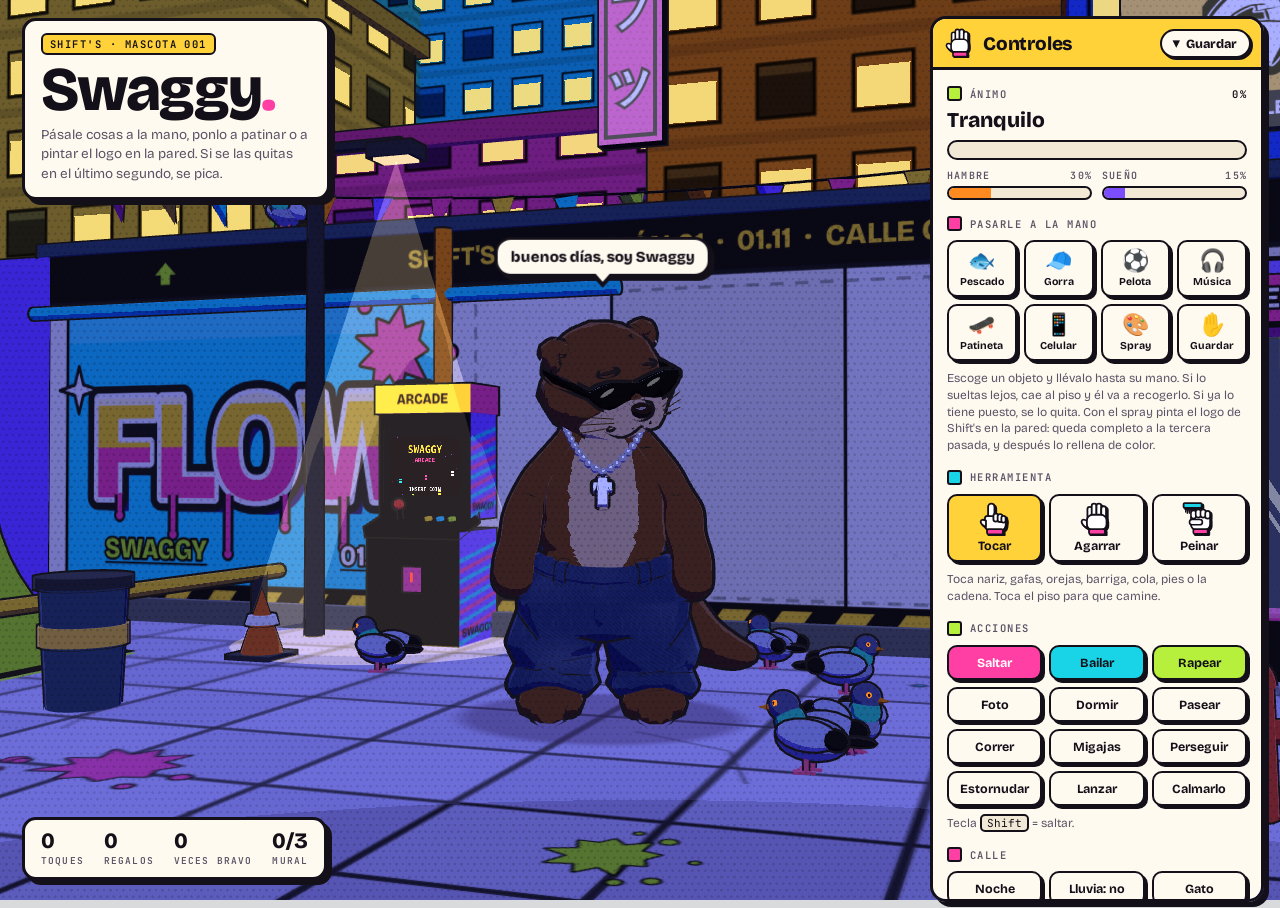
==== commit ab1abbb3: "Esquiva al guardia: guardia y bulldog en 3D con animaciones, y Swaggy más grande Co-Authored-By: Cla" ====
--- a/swaggy3d.html
+++ b/swaggy3d.html
@@ -1510,6 +1510,7 @@
   root.traverse(o => heavy.add(o));
   Object.keys(IT).forEach(k => IT[k].mesh.traverse(o => heavy.add(o)));
   catG.traverse(o => heavy.add(o));
+  crewG.traverse(o => heavy.add(o));
   const list = [];
   scene.traverse(o => { if(o.isMesh && !o.userData.isOutline) list.push(o); });
   list.forEach(o => {
@@ -4326,6 +4327,240 @@
   // onomatopeyas: zoom de golpe
   if(punch > 0){ punch = Math.max(0, punch - dt); camera.zoom = 1 + punch*0.35; camera.updateProjectionMatrix(); }
 }
+// ---------- Guardia y perro (juego "Esquiva al guardia") ----------
+const crewG = new THREE.Group(); crewG.visible = false; scene.add(crewG);
+const CREW = (function(){
+  const M = c => new THREE.MeshLambertMaterial({color:c});
+  const mk = (geo, mat, par, x, y, z) => { const m = new THREE.Mesh(geo, mat); m.position.set(x || 0, y || 0, z || 0); par.add(m); return m; };
+  const E = (par, mat, r, sx, sy, sz, x, y, z, ws, hs) => mk(ell(r, sx, sy, sz, 0, 0, 0, ws, hs), mat, par, x, y, z);
+  const grp = (par, x, y, z) => { const g = new THREE.Group(); g.position.set(x || 0, y || 0, z || 0); par.add(g); return g; };
+  const ink = M(0x141019);
+
+  // ===== EL GUARDIA: panzón, camisa celeste, corbata negra, gorra y barba de tres días =====
+  const shirt = M(0x92b8ee), shirtD = M(0x6f96d3), pants = M(0x3c5eab), skin = M(0xf3c4a2), stub = M(0x8797c4),
+        gold = M(0xffc83a), capM = M(0x2d4b8f), white = M(0xffffff), mouthM = M(0x5a1a22), lensM = new THREE.MeshBasicMaterial({color:0xfff2a8});
+  const G = {g:grp(crewG)}; G.g.position.set(-1.6, 0, 0);
+  const B = G.body = grp(G.g);
+  G.legs = [-1, 1].map(sx => { const L = grp(B, sx*0.2, 0.62, 0);
+    E(L, pants, 0.165, 1, 1.95, 1.05, 0, -0.26, 0);
+    const st = mk(new THREE.BoxGeometry(0.03, 0.52, 0.07), ink, L, sx*0.158, -0.26, 0); st.userData.noOutline = true;
+    E(L, ink, 0.125, 1.05, 0.62, 1.75, 0, -0.56, 0.08);
+    return L; });
+  E(B, pants, 0.42, 1.05, 0.5, 0.92, 0, 0.66, 0);
+  E(B, shirt, 0.53, 1.0, 0.98, 0.95, 0, 1.0, 0.05);
+  E(B, shirt, 0.44, 1.12, 0.86, 0.86, 0, 1.34, -0.02);
+  // bolsillos con tapa, placa y corbata
+  [-1, 1].forEach(sx => {
+    const pk = mk(new THREE.BoxGeometry(0.16, 0.13, 0.04), shirt, B, sx*0.19, 1.33, 0.36); pk.rotation.set(-0.42, sx*0.38, 0);
+    const fl = mk(new THREE.BoxGeometry(0.17, 0.05, 0.05), shirtD, B, sx*0.19, 1.405, 0.345); fl.rotation.set(-0.5, sx*0.38, 0);
+    const bt = mk(new THREE.SphereGeometry(0.014, 8, 6), white, B, sx*0.19, 1.39, 0.375); bt.userData.noOutline = true;
+  });
+  const badge = mk(new THREE.CylinderGeometry(0.05, 0.05, 0.02, 6), gold, B, 0.21, 1.5, 0.31); badge.rotation.set(Math.PI/2 - 0.55, 0, -0.3);
+  [-1, 1].forEach(sx => { const c = mk(new THREE.BoxGeometry(0.15, 0.05, 0.08), shirt, B, sx*0.08, 1.62, 0.22); c.rotation.set(-0.5, 0, sx*0.55); });
+  E(B, ink, 0.045, 1.1, 0.9, 0.8, 0, 1.6, 0.27);
+  const tie = mk(new THREE.CylinderGeometry(0.04, 0.07, 0.36, 4), ink, B, 0, 1.4, 0.36); tie.rotation.set(-0.42, Math.PI/4, 0); tie.scale.set(1, 1, 0.45);
+  const tip = mk(new THREE.ConeGeometry(0.07, 0.08, 4), ink, B, 0, 1.2, 0.44); tip.rotation.set(Math.PI - 0.42, Math.PI/4, 0); tip.scale.set(1, 1, 0.45);
+  // cabeza
+  const H = G.head = grp(B, 0, 1.66, 0.04);
+  E(H, skin, 0.27, 1, 1.02, 0.95, 0, 0.16, 0);
+  E(H, stub, 0.258, 1.08, 0.6, 0.96, 0, -0.035, 0.065);
+  E(H, skin, 0.09, 1.15, 0.9, 1.0, 0, 0.1, 0.3);
+  [-1, 1].forEach(sx => E(H, skin, 0.065, 0.6, 1, 0.9, sx*0.27, 0.13, 0));
+  G.eyes = []; G.brows = []; G.lids = [];
+  [-1, 1].forEach(sx => {
+    const w = E(H, white, 0.05, 0.85, 1, 0.6, sx*0.09, 0.21, 0.235); w.userData.noOutline = false;
+    const pu = E(H, ink, 0.022, 1, 1, 0.6, sx*0.085, 0.205, 0.265); pu.userData.noOutline = true; G.eyes.push(pu);
+    const lid = E(H, skin, 0.054, 0.88, 0.55, 0.66, sx*0.09, 0.245, 0.236); G.lids.push(lid);
+    const br = mk(new THREE.BoxGeometry(0.13, 0.035, 0.05), ink, H, sx*0.09, 0.285, 0.245); br.rotation.z = sx*0.38; G.brows.push(br);
+  });
+  G.frown = mk(new THREE.TorusGeometry(0.055, 0.013, 6, 16, Math.PI), ink, H, 0, -0.03, 0.31); G.frown.userData.noOutline = true; G.frown.rotation.x = -0.2;
+  G.mouth = E(H, mouthM, 0.07, 1.2, 0.8, 0.5, 0, -0.06, 0.29); G.mouth.visible = false;
+  // gorra
+  const C = grp(H, 0, 0.33, -0.01); C.rotation.x = -0.08;
+  mk(new THREE.CylinderGeometry(0.29, 0.265, 0.17, 32), capM, C, 0, 0.05, 0);
+  E(C, capM, 0.29, 1, 0.3, 1, 0, 0.13, 0);
+  mk(new THREE.CylinderGeometry(0.272, 0.272, 0.045, 32), ink, C, 0, -0.02, 0).userData.noOutline = true;
+  const brim = mk(new THREE.CylinderGeometry(0.21, 0.21, 0.03, 24, 1, false, -Math.PI/2, Math.PI), M(0x1f3770), C, 0, -0.035, 0.17); brim.scale.z = 0.8; brim.rotation.x = 0.12;
+  const cb = mk(new THREE.CylinderGeometry(0.055, 0.055, 0.02, 3), gold, C, 0, 0.07, 0.275); cb.rotation.set(Math.PI/2 - 0.1, 0, Math.PI);
+  // brazos: hombro → codo → puño
+  G.arms = [-1, 1].map(sx => {
+    const A = grp(B, sx*0.48, 1.48, 0);
+    E(A, shirt, 0.14, 1, 2.0, 1.0, 0, -0.18, 0);
+    E(A, shirtD, 0.125, 1.04, 0.34, 1.04, 0, -0.4, 0);
+    if(sx > 0){ const pt = mk(new THREE.CylinderGeometry(0.075, 0.075, 0.02, 5), gold, A, sx*0.135, -0.14, 0); pt.rotation.z = Math.PI/2; }
+    const Fo = grp(A, 0, -0.42, 0);
+    E(Fo, skin, 0.105, 1, 1.75, 1, 0, -0.12, 0);
+    const Fi = grp(Fo, 0, -0.29, 0);
+    E(Fi, skin, 0.125, 1, 1.05, 0.95, 0, 0, 0);
+    for(let k=-1;k<=1;k++) E(Fi, skin, 0.035, 1, 1, 1, k*0.055, -0.05, 0.095);
+    return {A, Fo, Fi, sx};
+  });
+  // linterna en la mano derecha
+  const fl = G.flash = grp(G.arms[0].Fi, 0, -0.03, 0.02); fl.rotation.x = Math.PI/2;
+  mk(new THREE.CylinderGeometry(0.04, 0.034, 0.34, 14), ink, fl, 0, 0, 0.1).rotation.x = Math.PI/2;
+  mk(new THREE.CylinderGeometry(0.06, 0.042, 0.09, 16), ink, fl, 0, 0, 0.29).rotation.x = Math.PI/2;
+  const lens = mk(new THREE.CircleGeometry(0.05, 18), lensM, fl, 0, 0, 0.336); lens.userData.noOutline = true; G.lens = lens;
+
+  // ===== EL PERRO: bulldog blanco, collar de púas, lengua afuera =====
+  const fur = M(0xf4f0ea), furS = M(0xe4ddd2), noseM = M(0x1b1517), tongueM = M(0xec2f3a), eyeM = M(0xe2772a), spikeM = M(0xdfe4ec), pinkM = M(0xf2b3ae);
+  const D = {g:grp(crewG)}; D.g.position.set(1.6, 0, 0);
+  const DB = D.body = grp(D.g, 0, 0.45, 0);
+  E(DB, fur, 0.36, 1.08, 0.92, 1.0, 0, 0.02, 0.12);
+  E(DB, fur, 0.31, 1.0, 0.88, 1.05, 0, 0.0, -0.12);
+  E(DB, fur, 0.27, 1.0, 0.86, 0.95, 0, 0.0, -0.28);
+  const tail = grp(DB, 0, 0.15, -0.52); E(tail, fur, 0.055, 1, 1.5, 1, 0, 0.05, 0); tail.rotation.x = -0.6; D.tail = tail;
+  D.front = [-1, 1].map(sx => { const L = grp(DB, sx*0.23, -0.12, 0.27);
+    E(L, fur, 0.115, 1, 1.75, 1.15, 0, -0.12, 0);
+    E(L, fur, 0.1, 1.2, 0.55, 1.4, sx*0.02, -0.28, 0.07);
+    for(let k=-1;k<=1;k++) E(L, fur, 0.035, 1, 0.8, 1, sx*0.02 + k*0.055, -0.29, 0.19);
+    return L; });
+  D.back = [-1, 1].map(sx => { const L = grp(DB, sx*0.2, -0.08, -0.3);
+    E(L, fur, 0.15, 1, 1.35, 1.25, 0, -0.08, 0);
+    E(L, fur, 0.09, 1.15, 0.55, 1.4, 0, -0.32, 0.06);
+    return L; });
+  // collar de púas
+  const col = D.collar = grp(DB, 0, 0.17, 0.33); col.rotation.x = -0.65;
+  mk(new THREE.TorusGeometry(0.255, 0.05, 10, 36), ink, col, 0, 0, 0);
+  for(let i=0;i<7;i++){ const a = Math.PI/2 + (i - 3)*0.5; const sp = mk(new THREE.ConeGeometry(0.032, 0.09, 10), spikeM, col, Math.cos(a)*0.3, Math.sin(a)*0.3, 0.02); sp.rotation.z = a - Math.PI/2; }
+  // cabeza
+  const Hd = D.head = grp(DB, 0, 0.24, 0.46); Hd.scale.setScalar(1.3);
+  E(Hd, fur, 0.25, 1.25, 0.95, 1.0, 0, 0.06, 0);
+  E(Hd, fur, 0.17, 1.35, 0.72, 0.8, 0, 0.01, 0.2);
+  [-1, 1].forEach(sx => E(Hd, fur, 0.145, 0.92, 1.12, 0.95, sx*0.145, -0.1, 0.17));
+  E(Hd, noseM, 0.066, 1.45, 0.8, 0.9, 0, 0.07, 0.33);
+  [-1, 1].forEach(sx => { const n = E(Hd, M(0x000000), 0.012, 1, 0.7, 0.5, sx*0.03, 0.06, 0.39); n.userData.noOutline = true; });
+  // arrugas de la frente
+  [0.2, 0.25].forEach((y, i) => { const w = mk(new THREE.TorusGeometry(0.09 - i*0.015, 0.008, 5, 14, Math.PI*0.7), noseM, Hd, 0, y, 0.21 - i*0.03); w.rotation.set(-0.5, 0, Math.PI*0.15); w.userData.noOutline = true; });
+  D.eyes = []; D.lids = [];
+  [-1, 1].forEach(sx => {
+    E(Hd, eyeM, 0.042, 1.1, 0.72, 0.6, sx*0.14, 0.13, 0.205);
+    const pu = E(Hd, noseM, 0.02, 1, 1, 0.6, sx*0.142, 0.128, 0.226); pu.userData.noOutline = true; D.eyes.push(pu);
+    const lid = E(Hd, fur, 0.048, 1.12, 0.8, 0.68, sx*0.14, 0.135, 0.207); D.lids.push(lid);
+    const br = E(Hd, fur, 0.075, 1.35, 0.55, 0.8, sx*0.13, 0.18, 0.18); br.rotation.z = -sx*0.35;
+    const bl = mk(new THREE.BoxGeometry(0.11, 0.016, 0.02), noseM, Hd, sx*0.13, 0.168, 0.236); bl.rotation.z = -sx*0.35; bl.userData.noOutline = true;
+    const ear = grp(Hd, sx*0.25, 0.22, -0.02); ear.rotation.set(0.2, 0, -sx*0.5);
+    E(ear, fur, 0.085, 1.0, 0.75, 0.38, 0, 0, 0);
+    E(ear, pinkM, 0.055, 0.9, 0.6, 0.3, 0, -0.01, 0.018).userData.noOutline = true;
+    (D.ears = D.ears || []).push(ear);
+  });
+  // quijada con dientes y lengua
+  const J = D.jaw = grp(Hd, 0, -0.13, 0.06);
+  E(J, mouthM, 0.14, 1.25, 0.7, 0.95, 0, 0.03, 0.1).userData.noOutline = true;
+  E(J, fur, 0.14, 1.35, 0.6, 1.05, 0, -0.06, 0.12);
+  [-1, 1].forEach(sx => mk(new THREE.ConeGeometry(0.024, 0.07, 8), white, J, sx*0.1, 0.02, 0.24));
+  const Tg = D.tongue = grp(J, 0.03, 0.0, 0.2);
+  E(Tg, tongueM, 0.06, 1.35, 0.34, 1.7, 0, 0, 0.085); Tg.rotation.x = 1.3;
+  E(Tg, M(0xb81f2a), 0.012, 0.6, 0.4, 7, 0, 0.012, 0.1).userData.noOutline = true;
+
+  // ===== POSES (t en segundos, deterministas para poder grabarlas) =====
+  const TAU2 = Math.PI*2, sm = x => x*x*(3 - 2*x), cl01 = x => Math.max(0, Math.min(1, x));
+  const AWAY = Math.PI/2 + 0.6, LOOK = -Math.PI/2 + 0.4;
+  function guardBase(){
+    G.g.rotation.set(0, 0, 0); B.rotation.set(0, 0, 0); B.position.set(0, 0, 0); B.scale.set(1, 1, 1);
+    H.rotation.set(0, 0, 0); G.legs.forEach(L => L.rotation.set(0, 0, 0));
+    G.arms.forEach(a => { a.A.rotation.set(0, 0, a.sx*0.42); a.Fo.rotation.set(0, 0, 0); a.Fi.rotation.set(0, 0, 0); });
+    G.frown.visible = true; G.mouth.visible = false; G.lids.forEach(l => l.visible = false);
+    G.brows.forEach((b, i) => { b.rotation.z = (i ? 1 : -1)*0.38; b.position.y = 0.285; });
+    G.eyes.forEach((e, i) => e.position.x = (i ? 1 : -1)*0.085);
+    G.flash.rotation.set(Math.PI/2, 0, 0); G.lens.material.color.setHex(0xfff2a8);
+  }
+  function breathe(t, k){ const b = Math.sin(t*TAU2/2); B.scale.set(1 + b*0.008*k, 1 + b*0.014*k, 1 + b*0.01*k); H.position.y = 1.66 + b*0.012*k; }
+  function guardPose(name, t){
+    guardBase();
+    const L = G.arms[0], R = G.arms[1];   // L lleva la linterna (brazo del fondo cuando mira a Swaggy)
+    if(name === 'espalda'){
+      G.g.rotation.y = AWAY; breathe(t, 1);
+      H.rotation.y = Math.sin(t*TAU2/2)*0.12; H.rotation.x = 0.06;
+      L.A.rotation.set(-0.35, 0, -0.42); L.Fo.rotation.x = -0.6; L.Fi.rotation.x = 0.3;
+      R.A.rotation.set(0.1, 0, 0.62); R.Fo.rotation.x = -1.2; R.Fo.rotation.z = -0.5;
+      G.lids.forEach(l => l.visible = true);
+    }
+    if(name === 'sospecha'){
+      G.g.rotation.y = AWAY; breathe(t, 0.6);
+      const k = sm(cl01(t/0.25));
+      H.rotation.y = -1.45*k + Math.sin(t*40)*0.03; H.rotation.z = 0.1*k;
+      B.rotation.y = -0.3*k;
+      G.eyes.forEach((e, i) => e.position.x = (i ? 1 : -1)*0.085 - 0.024*k);
+      G.brows.forEach((b, i) => { b.rotation.z = (i ? -1 : 1)*0.2*k + (i ? 1 : -1)*0.38*(1 - k); b.position.y = 0.285 + 0.03*k; });
+      L.A.rotation.set(-0.35, 0, -0.42); L.Fo.rotation.x = -0.6;
+      R.A.rotation.set(0.1, 0, 0.62); R.Fo.rotation.x = -1.2; R.Fo.rotation.z = -0.5;
+    }
+    if(name === 'voltea'){
+      const k = sm(cl01(t/0.42));
+      G.g.rotation.y = AWAY + (LOOK - AWAY)*k;
+      H.rotation.y = -1.45*(1 - k)*(1 - k);
+      B.position.y = Math.sin(k*Math.PI)*0.06;
+      G.legs.forEach((Lg, i) => Lg.rotation.x = Math.sin(k*Math.PI)*(i ? 0.3 : -0.3));
+      L.A.rotation.set(-0.35 - 1.1*k, 0, -0.42 + 0.17*k); L.Fo.rotation.x = -0.6 + 0.35*k;
+      R.A.rotation.set(0.1, 0, 0.62 - 0.1*k); R.Fo.rotation.x = -1.2; R.Fo.rotation.z = -0.5;
+    }
+    if(name === 'mira'){
+      G.g.rotation.y = LOOK; breathe(t, 0.8);
+      H.rotation.y = Math.sin(t*TAU2/1.33)*0.16; H.rotation.x = 0.05;
+      B.rotation.z = Math.sin(t*TAU2/1.33)*0.02;
+      L.A.rotation.set(-1.45 + Math.sin(t*TAU2/1.33)*0.06, Math.sin(t*TAU2/1.33)*0.15, -0.25); L.Fo.rotation.x = -0.25;
+      R.A.rotation.set(0.1, 0, 0.62); R.Fo.rotation.x = -1.2; R.Fo.rotation.z = -0.5;
+      G.brows.forEach((b, i) => { b.rotation.z = (i ? 1 : -1)*0.5; b.position.y = 0.272; });
+    }
+    if(name === 'grita'){
+      G.g.rotation.y = LOOK + 0.2;
+      const w = Math.sin(t*TAU2*1.5);
+      B.rotation.x = 0.1; B.position.y = Math.abs(w)*0.03;
+      H.rotation.x = -0.08 + w*0.04;
+      G.frown.visible = false; G.mouth.visible = true; G.mouth.scale.set(1, 1 + Math.abs(w)*0.5, 1);
+      G.brows.forEach((b, i) => { b.rotation.z = (i ? 1 : -1)*0.55; b.position.y = 0.265; });
+      R.A.rotation.set(-2.1 + w*0.25, 0, 1.05); R.Fo.rotation.x = -0.7 + w*0.35;
+      L.A.rotation.set(-1.25, 0, -0.3); L.Fo.rotation.x = -0.3;
+    }
+  }
+  function dogBase(){
+    D.g.rotation.set(0, 0, 0); DB.position.set(0, 0.45, 0); DB.rotation.set(0, 0, 0); DB.scale.set(1, 1, 1);
+    Hd.rotation.set(0, 0, 0); Hd.position.set(0, 0.26, 0.48); J.rotation.set(0, 0, 0); Tg.rotation.set(1.3, 0, 0); Tg.scale.set(1, 1, 1);
+    D.front.forEach(L => { L.rotation.set(0, 0, 0); L.position.y = -0.12; }); D.back.forEach(L => { L.rotation.set(0, 0, 0); L.position.y = -0.08; });
+    D.lids.forEach(l => { l.visible = false; l.scale.set(1, 1, 1); }); D.ears.forEach((e, i) => e.rotation.set(0.2, 0, (i ? -1 : 1)*0.5));
+    tail.rotation.set(-0.6, 0, 0);
+  }
+  function lying(){
+    DB.position.y = 0.3;
+    D.front.forEach((L, i) => { L.rotation.set(-1.45, 0, 0); L.position.y = -0.17; });
+    D.back.forEach((L, i) => { L.rotation.set(1.25, 0, (i ? 1 : -1)*0.25); L.position.y = -0.12; });
+  }
+  function dogPose(name, t){
+    dogBase(); D.g.rotation.y = LOOK - 0.1;
+    if(name === 'duerme'){
+      lying();
+      const b = Math.sin(t*TAU2/2);
+      DB.scale.set(1 + b*0.02, 1 + b*0.03, 1);
+      Hd.position.set(0, 0.06, 0.52); Hd.rotation.set(0.35, 0, 0.06);
+      D.lids.forEach(l => l.visible = true);
+      Tg.rotation.x = 1.45; Tg.scale.set(0.8, 0.8, 0.7);
+      J.rotation.x = 0.04 + b*0.02;
+      D.ears.forEach((e, i) => e.rotation.set(0.35, 0, (i ? -1 : 1)*0.8));
+    }
+    if(name === 'alerta'){
+      lying();
+      const k = sm(cl01(t/0.3));
+      Hd.position.set(0, 0.06 + 0.16*k, 0.52 - 0.02*k); Hd.rotation.set(0.35 - 0.5*k, Math.sin(t*TAU2*1.2)*0.12*k, 0);
+      D.lids.forEach(l => { l.visible = true; l.scale.y = 1 - 0.85*k; l.position.y = 0.135 + 0.03*k; });
+      D.ears.forEach((e, i) => e.rotation.set(0.0, 0, (i ? -1 : 1)*(0.5 - 0.35*k)));
+      tail.rotation.x = -0.6 - 0.4*k + Math.sin(t*30)*0.1*k;
+    }
+    if(name === 'ladra'){
+      const ph = (t*3) % 1, bark = Math.sin(Math.min(1, ph/0.45)*Math.PI);
+      DB.position.y = 0.45 + bark*0.04; DB.rotation.x = -0.06 - bark*0.06;
+      D.front.forEach((L, i) => L.rotation.set(-0.15, 0, (i ? 1 : -1)*0.18));
+      D.back.forEach((L, i) => L.rotation.set(0.2, 0, (i ? 1 : -1)*0.12));
+      Hd.position.set(0, 0.28 + bark*0.04, 0.5 + bark*0.06); Hd.rotation.set(-0.15 - bark*0.2, 0, 0);
+      J.rotation.x = 0.12 + bark*0.75;
+      Tg.rotation.x = 1.0 + bark*0.4; Tg.scale.set(1, 1, 1.1 + bark*0.2);
+      D.ears.forEach((e, i) => e.rotation.set(-0.2 - bark*0.3, 0, (i ? -1 : 1)*0.25));
+      tail.rotation.x = -0.9 + Math.sin(t*28)*0.25;
+    }
+  }
+  return {G, D, guardPose, dogPose};
+})();
+window.__crew = {group:crewG, ...CREW, setTimeMode:(m) => setTimeMode(m, true)};
+// ---------- fin guardia y perro ----------
 toonify();
 { // las líneas de la cabeza usan su propio grosor (sin contar los objetos que se pone)
   const items = new Set(); Object.keys(IT).forEach(k => IT[k].mesh.traverse(o => items.add(o)));
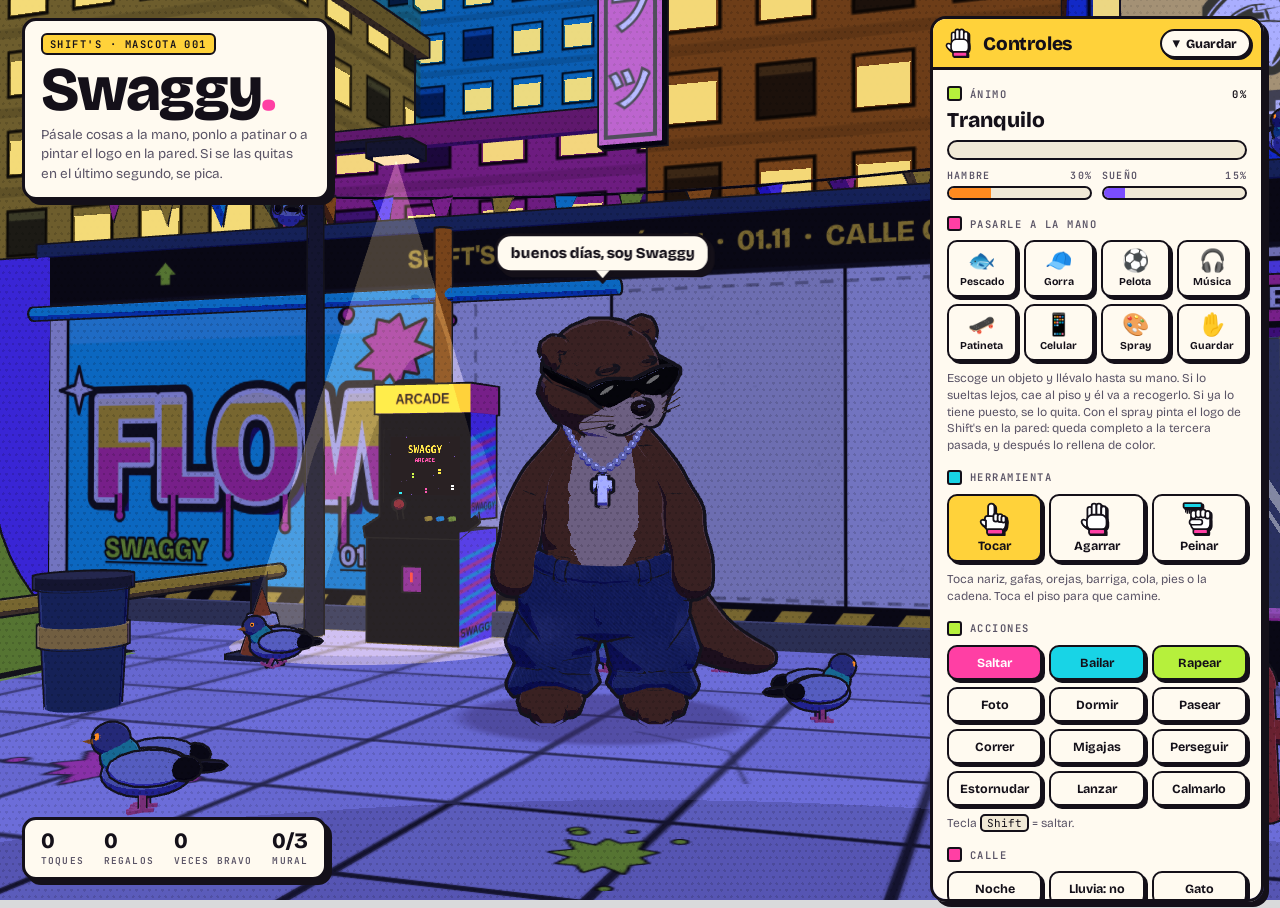
==== commit 1bbcb3d0: "Rendimiento en celular y equipos de pocos recursos + seguridad básica - Animaciones solo cuando se v" ====
--- a/swaggy3d.html
+++ b/swaggy3d.html
@@ -708,9 +708,9 @@
 // ================= Escena =================
 const canvas = document.getElementById('stage');
 let renderer;
-try{ renderer = new THREE.WebGLRenderer({canvas, antialias:true, powerPreference:'high-performance'}); }
+try{ renderer = new THREE.WebGLRenderer({canvas, antialias:!MOBILE, powerPreference: MOBILE ? 'default' : 'high-performance'}); }
 catch(e){ showErr('este navegador no tiene 3D (WebGL) activado.'); return; }
-let pixelRatio = Math.min(window.devicePixelRatio||1, MOBILE ? 1.5 : 2);
+let pixelRatio = Math.min(window.devicePixelRatio||1, MOBILE ? 1.5 : 1.75);
 renderer.setPixelRatio(pixelRatio);
 renderer.setClearColor(0x38c4ff, 1);
 const scene = new THREE.Scene();
@@ -3809,8 +3809,14 @@
   outlinesB.forEach(o => o.visible = false);
 }
 let worldPaused = false;
-function tick(){
+// Tope de cuadros por segundo: en celular 30 (pantallas de 120 Hz calentaban
+// el teléfono dibujando el doble), en PC 60.
+const FPS_CAP = MOBILE ? 30 : 60;
+let lastDraw = 0;
+function tick(now){
   if(worldPaused){ clock.getDelta(); setTimeout(() => requestAnimationFrame(tick), 250); return; }
+  if(now && now - lastDraw < 1000 / FPS_CAP - 3){ requestAnimationFrame(tick); return; }
+  lastDraw = now || performance.now();
   const rawDt = clock.getDelta();
   const dt = Math.min(rawDt, 0.05), t = clock.elapsedTime;
   if(t > 2 && quality < 3){ perfSum += rawDt; perfN++; if(perfN >= 90){ if(perfSum/perfN > 0.042) lowerQuality(); perfSum = 0; perfN = 0; } }
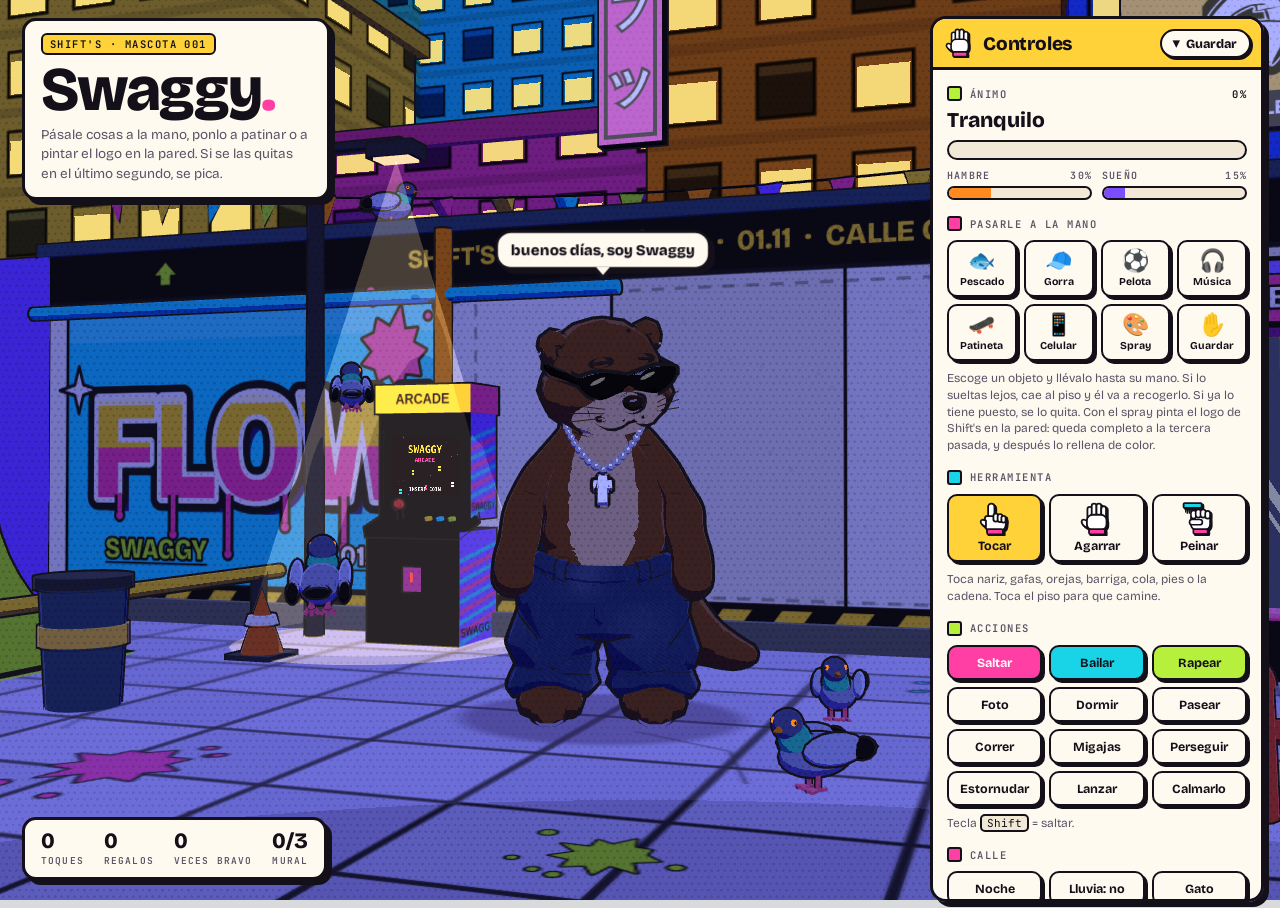
==== commit a6b6a37a: "Parche de Swaggy: juegos más livianos - La paleta pixel art de los juegos la aplica la tarjeta gráfi" ====
--- a/swaggy3d.html
+++ b/swaggy3d.html
@@ -710,7 +710,9 @@
 let renderer;
 try{ renderer = new THREE.WebGLRenderer({canvas, antialias:!MOBILE, powerPreference: MOBILE ? 'default' : 'high-performance'}); }
 catch(e){ showErr('este navegador no tiene 3D (WebGL) activado.'); return; }
-let pixelRatio = Math.min(window.devicePixelRatio||1, MOBILE ? 1.5 : 1.75);
+// Celulares de poca memoria (gama baja): arrancan con menos resolución
+const LOW_END = !!(navigator.deviceMemory && navigator.deviceMemory <= 4);
+let pixelRatio = Math.min(window.devicePixelRatio||1, LOW_END ? 1.25 : MOBILE ? 1.5 : 1.75);
 renderer.setPixelRatio(pixelRatio);
 renderer.setClearColor(0x38c4ff, 1);
 const scene = new THREE.Scene();
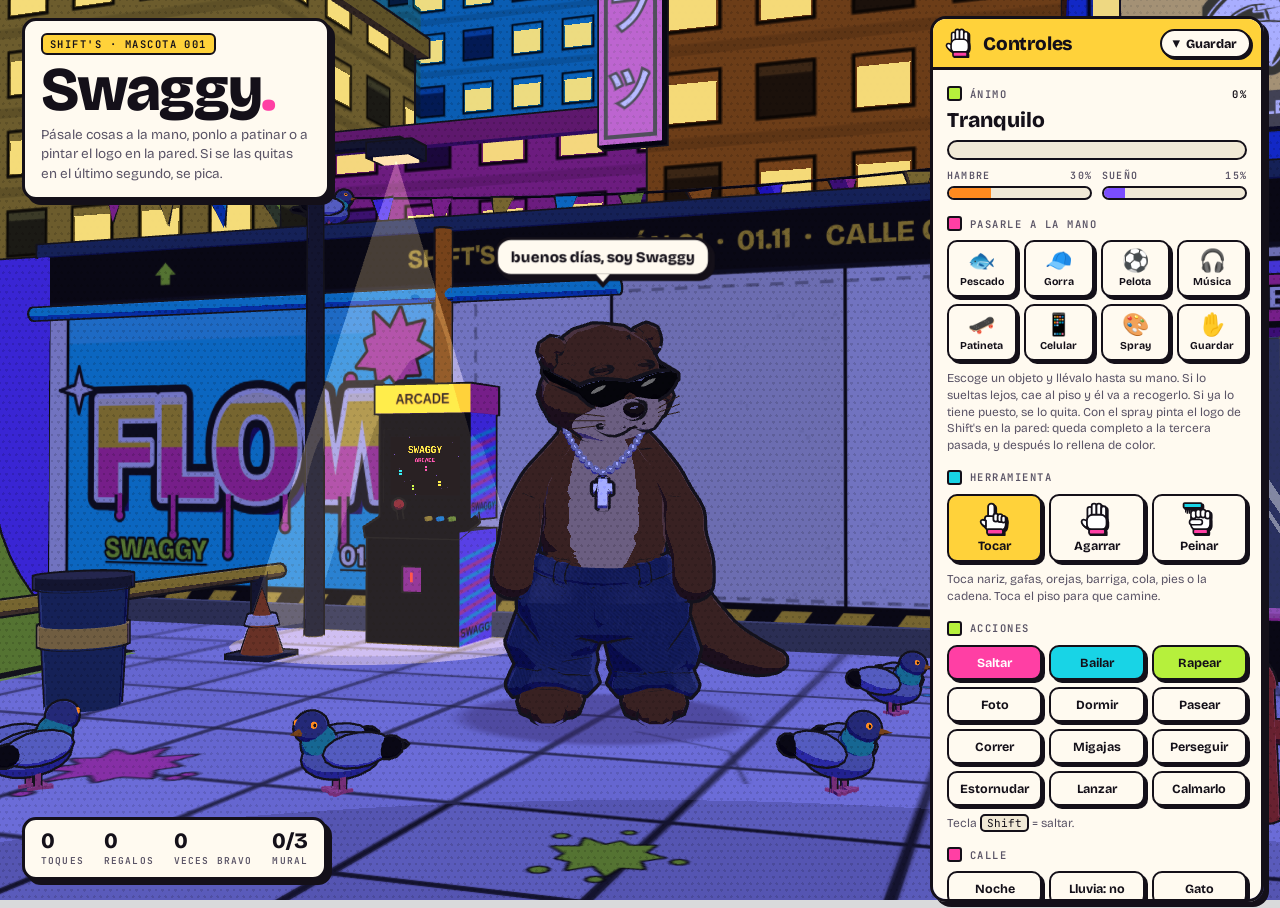
==== commit 2c1c5cd4: "Swaggy: clóset con 6 outfits grabados del modelo 3D (Clyde, Bonnie, Saint Mode, X-Cops con gorra y p" ====
--- a/swaggy3d.html
+++ b/swaggy3d.html
@@ -3060,6 +3060,7 @@
   const d = e.data || {};
   if(d.type === 'swaggy:pause'){ worldPaused = !!d.paused; if(!worldPaused){ clock.getDelta(); saveMem(); } }
   if(d.type === 'swaggy:say' && typeof d.text === 'string'){ if(!sleeping) say(d.text.slice(0, 80)); }
+  if(d.type === 'swaggy:dress' && typeof d.look === 'string'){ try { window.__dressLook(d.look); } catch(err){ console.warn('[swaggy] ropa', err); } }
   if(d.type === 'swaggy:result'){
     activity(); if(sleeping) wake(true);
     if(d.record){ play('dance'); say(pick(['¡RÉCORD! así se juega', '¡eso, mi rey! récord nuevo', 'nadie nos para'])); setExpr('wink', 1.6); for(let j=0;j<5;j++) fx('star', headTop(), {size:0.2}); }
@@ -4575,6 +4576,70 @@
   head.traverse(o => { if(o.userData.isOutline && o.material === outMatA && !items.has(o.parent)) o.material = outMatF; });
 }
 { const hr = new Date().getHours(); if(hr >= 18 || hr < 6) setTimeMode(1, true); }
+// ---- Ropa desde el clóset de la web (mensaje 'swaggy:dress') ----
+// Ropa para Swaggy en el estudio: camiseta (tronco + mangas) con estampado
+window.__dress = function(o){
+  const S = window.__swg;
+  (window.__clothes || []).forEach(m => m.parent && m.parent.remove(m));
+  window.__clothes = [];
+  if (o.cap) place('gorra', 'head');
+  if (o.phones) place('audifonos', 'head');
+  if (!o.shirt) return;
+  const sh = o.shirt;
+  // textura: color base + estampado al frente y atrás
+  const cv = document.createElement('canvas'); cv.width = 1024; cv.height = 512;
+  const c = cv.getContext('2d');
+  c.fillStyle = sh.base; c.fillRect(0, 0, 1024, 512);
+  if (sh.pattern === 'pijama') {
+    c.fillStyle = sh.accent;
+    for (let y = 20; y < 512; y += 56) for (let x = (y/56)%2 ? 28 : 0; x < 1024; x += 56) { c.beginPath(); c.arc(x, y, 9, 0, Math.PI*2); c.fill(); }
+  }
+  const front = (txt, x, y, size, color, font) => { c.save(); c.translate(x, y); c.scale(1, -1); c.font = font || `900 ${size}px Impact, Arial Black, sans-serif`; c.textAlign = 'center'; c.textBaseline = 'middle'; c.fillStyle = color; c.lineWidth = size*0.12; c.strokeStyle = sh.ink || 'rgba(0,0,0,0.6)'; if (sh.stroke) c.strokeText(txt, 0, 0); c.fillText(txt, 0, 0); c.restore(); };
+  // u: 0.5 = frente, 0 / 1 = espalda. v: 0 abajo, 1 arriba (el canvas va volteado)
+  if (sh.text) front(sh.text, 512, 512*0.64, sh.size || 130, sh.accent);
+  if (sh.sub) front(sh.sub, 512, 512*0.45, 44, sh.accent2 || sh.accent);
+  if (sh.back) { front(sh.back, 1024*0.02, 512*0.6, 80, sh.accent); front(sh.back, 1024*0.98, 512*0.6, 80, sh.accent); }
+  const tex = new THREE.CanvasTexture(cv); tex.flipY = false;
+  const mat = toonMat({color: new THREE.Color('#ffffff'), map: tex});
+  const shell = (geo, off, keep) => {
+    const P = geo.attributes.position.array, N = geo.attributes.normal.array, n = P.length/3;
+    for (let i = 0; i < n; i++){ P[i*3] += N[i*3]*off; P[i*3+1] += N[i*3+1]*off; P[i*3+2] += N[i*3+2]*off; }
+    // quitar triángulos fuera de la zona
+    const I = geo.index.array, out = [];
+    for (let t = 0; t < I.length; t += 3){ const a = I[t], b = I[t+1], d = I[t+2]; if (keep(P[a*3], P[a*3+1], P[a*3+2]) && keep(P[b*3], P[b*3+1], P[b*3+2]) && keep(P[d*3], P[d*3+1], P[d*3+2])) out.push(a, b, d); }
+    geo.setIndex(out);
+    const U = new Float32Array(n*2);
+    for (let i = 0; i < n; i++){ U[i*2] = Math.atan2(P[i*3], P[i*3+2])/(Math.PI*2) + 0.5; U[i*2+1] = (P[i*3+1] - 0.95)/0.85; }
+    geo.setAttribute('uv', new THREE.BufferAttribute(U, 2));
+    return geo;
+  };
+  const addMesh = (geo, parent) => {
+    const m = new THREE.Mesh(geo, mat); parent.add(m);
+    outlineNormals(geo); const ol = new THREE.Mesh(geo, outMatA); ol.userData.isOutline = true; m.add(ol);
+    window.__clothes.push(m);
+  };
+  const neck = sh.neck || 1.74;
+  addMesh(shell(swgGeo('torso'), 0.03, (x, y, z) => y > 0.9 && y < neck - (z > 0.1 ? 0.04 : 0)), body);
+  // mangas: parte de arriba del brazo
+  const SW = SWG_META._pv;
+  [['brazoI', 0, -1], ['brazoD', 1, 1]].forEach(([k, i, sg]) => {
+    const pv = SW[k], ep = SW[k + '_elbow'];
+    const g = swgGeo(k), A = g.attributes.position.array;
+    const armShift = y => 0.02 + 0.12*sstep(1.15, 1.78, y);
+    for (let j = 0; j < A.length; j += 3){ A[j] -= armShift(A[j+1])*sg; A[j] -= pv[0]; A[j+1] -= pv[1]; A[j+2] -= pv[2]; }
+    g.computeVertexNormals();
+    const cut = (ep[1] - pv[1]) + (sh.long ? -0.35 : 0.03);
+    addMesh(shell(g, 0.055, (x, y) => y > cut), arms[i]);
+  });
+};
+
+const __LOOKS = {'base':{},'clyde-roja':{shirt:{base:'#141414',accent:'#e0303a',text:"SHIFT'S",sub:'Every Bullet Country',accent2:'#ffffff'}},'clyde-azul':{shirt:{base:'#f2f2f2',accent:'#2f5fe0',text:"SHIFT'S",sub:'Every Bullet Country',accent2:'#2a2a2a'}},'bonnie':{shirt:{base:'#141414',accent:'#ff6ccf',text:'BONNIE',sub:'the danger of men',accent2:'#ffffff'}},'saint':{shirt:{base:'#141414',accent:'#ffffff',text:'Saint Mode',size:110,sub:'Blessed in the streets',accent2:'#e0303a'}},'xcops':{cap:true, shirt:{base:'#141414',accent:'#9b4dff',text:'X-COPS',sub:'DIVISION',accent2:'#ff5cbe'}},'pijama':{shirt:{base:'#2b3a67',accent:'#ffd36b',pattern:'pijama',long:true}}};
+window.__dressLook = function(look){
+  const o = __LOOKS[look] || {};
+  if (window.__dressCap && !o.cap) { place('gorra', 'hidden'); window.__dressCap = false; }
+  window.__dress(o);
+  if (o.cap) window.__dressCap = true;
+};
 requestAnimationFrame(tick);
 })();
 </script>
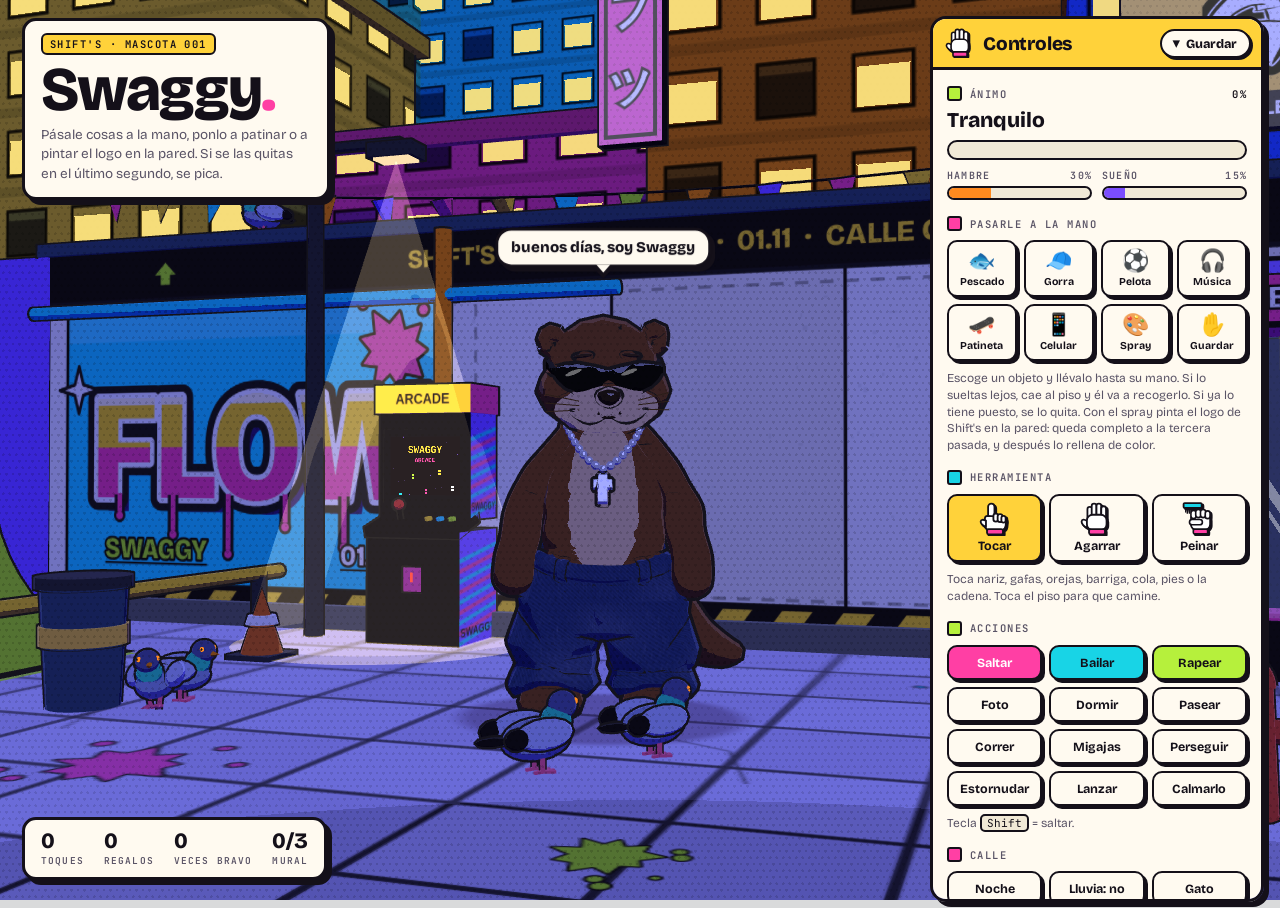
==== commit 970d3864: "Swaggy: sin pijama automática de noche y mangas que se doblan con el codo en la calle 3D Co-Authored" ====
--- a/swaggy3d.html
+++ b/swaggy3d.html
@@ -4628,8 +4628,28 @@
     const armShift = y => 0.02 + 0.12*sstep(1.15, 1.78, y);
     for (let j = 0; j < A.length; j += 3){ A[j] -= armShift(A[j+1])*sg; A[j] -= pv[0]; A[j+1] -= pv[1]; A[j+2] -= pv[2]; }
     g.computeVertexNormals();
-    const cut = (ep[1] - pv[1]) + (sh.long ? -0.35 : 0.03);
-    addMesh(shell(g, 0.055, (x, y) => y > cut), arms[i]);
+    const ey = ep[1] - pv[1];
+    const cut = ey + (sh.long ? -0.42 : 0.03);
+    const sg2 = shell(g, 0.055, (x, y) => y > cut);
+    addMesh(sg2, arms[i]);
+    // la manga se dobla con el codo igual que el brazo (misma piel), así no se parte
+    const P0 = sg2.attributes.position.array.slice(), n = P0.length/3, W = new Float32Array(n);
+    for (let v = 0; v < n; v++) W[v] = sstep(ey + 0.16, ey - 0.16, P0[v*3+1]);
+    const mesh = window.__clothes[window.__clothes.length - 1];
+    const e = elbows[i], qi = new THREE.Quaternion(), qq = new THREE.Quaternion(), M = new THREE.Matrix4(), T = new THREE.Matrix4(), tv = new THREE.Vector3();
+    let key = '';
+    mesh.onBeforeRender = () => {
+      const k = e.quaternion.x.toFixed(4) + e.quaternion.y.toFixed(4) + e.quaternion.z.toFixed(4) + e.quaternion.w.toFixed(4);
+      if (k === key) return; key = k;
+      const P = sg2.attributes.position.array, L = 40, MS = [], back = new THREE.Matrix4().makeTranslation(-e.position.x, -e.position.y, -e.position.z);
+      for (let l = 0; l <= L; l++){ qq.copy(qi).slerp(e.quaternion, l/L); MS[l] = new THREE.Matrix4().makeTranslation(e.position.x, e.position.y, e.position.z).multiply(T.makeRotationFromQuaternion(qq)).multiply(back); }
+      for (let v = 0; v < n; v++){
+        const o = v*3, l = Math.round(W[v]*L);
+        if (l === 0){ P[o] = P0[o]; P[o+1] = P0[o+1]; P[o+2] = P0[o+2]; continue; }
+        tv.set(P0[o], P0[o+1], P0[o+2]).applyMatrix4(MS[l]); P[o] = tv.x; P[o+1] = tv.y; P[o+2] = tv.z;
+      }
+      sg2.attributes.position.needsUpdate = true; sg2.computeVertexNormals(); sg2.computeBoundingSphere();
+    };
   });
 };
 
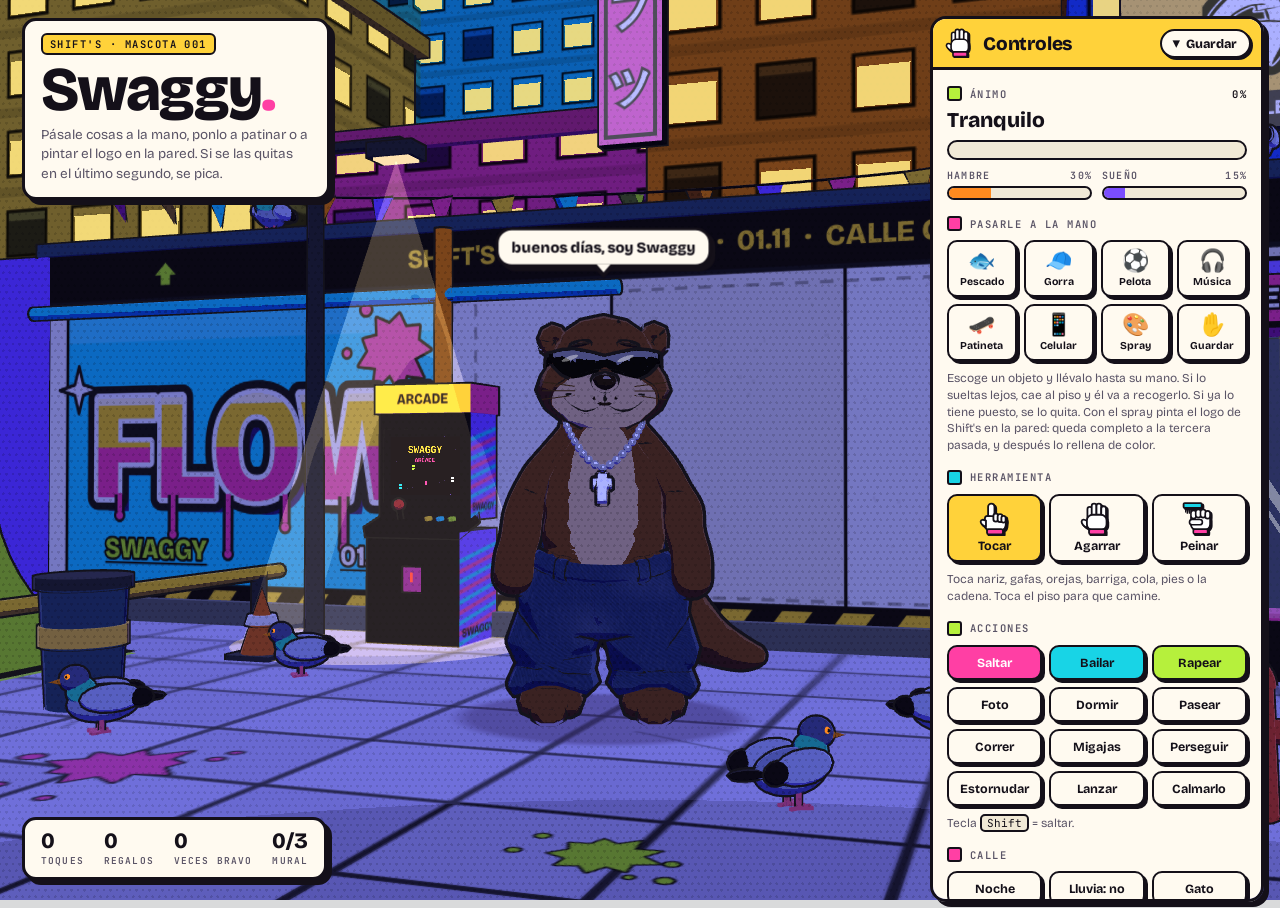
==== commit d9bfb7c0: "Swaggy: las camisetas del clóset usan el estampado real de cada prenda (sacado de los mockups) y las" ====
--- a/swaggy3d.html
+++ b/swaggy3d.html
@@ -4601,6 +4601,10 @@
   if (sh.back) { front(sh.back, 1024*0.02, 512*0.6, 80, sh.accent); front(sh.back, 1024*0.98, 512*0.6, 80, sh.accent); }
   const tex = new THREE.CanvasTexture(cv); tex.flipY = false;
   const mat = toonMat({color: new THREE.Color('#ffffff'), map: tex});
+  // tela real: el estampado sale del mockup de la prenda (looks/<look>/tela.webp); las mangas van lisas
+  let ready = Promise.resolve();
+  const plain = sh.tex ? toonMat({color: new THREE.Color(sh.base)}) : mat;
+  if (sh.tex) ready = new Promise(res => { const im = new Image(); im.onload = () => { c.save(); c.translate(0, 512); c.scale(1, -1); c.drawImage(im, 0, 0, 1024, 512); c.restore(); tex.needsUpdate = true; res(); }; im.onerror = () => res(); im.src = (window.__texData && window.__texData[sh.tex]) || ('assets/images/swaggy/3d/looks/' + sh.tex + '/tela.webp'); });
   const shell = (geo, off, keep) => {
     const P = geo.attributes.position.array, N = geo.attributes.normal.array, n = P.length/3;
     for (let i = 0; i < n; i++){ P[i*3] += N[i*3]*off; P[i*3+1] += N[i*3+1]*off; P[i*3+2] += N[i*3+2]*off; }
@@ -4613,8 +4617,8 @@
     geo.setAttribute('uv', new THREE.BufferAttribute(U, 2));
     return geo;
   };
-  const addMesh = (geo, parent) => {
-    const m = new THREE.Mesh(geo, mat); parent.add(m);
+  const addMesh = (geo, parent, m2) => {
+    const m = new THREE.Mesh(geo, m2 || mat); parent.add(m);
     outlineNormals(geo); const ol = new THREE.Mesh(geo, outMatA); ol.userData.isOutline = true; m.add(ol);
     window.__clothes.push(m);
   };
@@ -4631,7 +4635,7 @@
     const ey = ep[1] - pv[1];
     const cut = ey + (sh.long ? -0.42 : 0.03);
     const sg2 = shell(g, 0.055, (x, y) => y > cut);
-    addMesh(sg2, arms[i]);
+    addMesh(sg2, arms[i], plain);
     // la manga se dobla con el codo igual que el brazo (misma piel), así no se parte
     const P0 = sg2.attributes.position.array.slice(), n = P0.length/3, W = new Float32Array(n);
     for (let v = 0; v < n; v++) W[v] = sstep(ey + 0.16, ey - 0.16, P0[v*3+1]);
@@ -4651,9 +4655,10 @@
       sg2.attributes.position.needsUpdate = true; sg2.computeVertexNormals(); sg2.computeBoundingSphere();
     };
   });
+  return ready;
 };
 
-const __LOOKS = {'base':{},'clyde-roja':{shirt:{base:'#141414',accent:'#e0303a',text:"SHIFT'S",sub:'Every Bullet Country',accent2:'#ffffff'}},'clyde-azul':{shirt:{base:'#f2f2f2',accent:'#2f5fe0',text:"SHIFT'S",sub:'Every Bullet Country',accent2:'#2a2a2a'}},'bonnie':{shirt:{base:'#141414',accent:'#ff6ccf',text:'BONNIE',sub:'the danger of men',accent2:'#ffffff'}},'saint':{shirt:{base:'#141414',accent:'#ffffff',text:'Saint Mode',size:110,sub:'Blessed in the streets',accent2:'#e0303a'}},'xcops':{cap:true, shirt:{base:'#141414',accent:'#9b4dff',text:'X-COPS',sub:'DIVISION',accent2:'#ff5cbe'}},'pijama':{shirt:{base:'#2b3a67',accent:'#ffd36b',pattern:'pijama',long:true}}};
+const __LOOKS = {'base':{},'clyde-roja':{shirt:{base:'#121212',tex:'clyde-roja'}},'clyde-azul':{shirt:{base:'#f4f4f4',tex:'clyde-azul'}},'bonnie':{shirt:{base:'#121212',tex:'bonnie'}},'saint':{shirt:{base:'#121212',tex:'saint'}},'xcops':{cap:true, shirt:{base:'#141414',accent:'#9b4dff',text:'X-COPS',sub:'DIVISION',accent2:'#ff5cbe'}},'pijama':{shirt:{base:'#2b3a67',accent:'#ffd36b',pattern:'pijama',long:true}}};
 window.__dressLook = function(look){
   const o = __LOOKS[look] || {};
   if (window.__dressCap && !o.cap) { place('gorra', 'hidden'); window.__dressCap = false; }
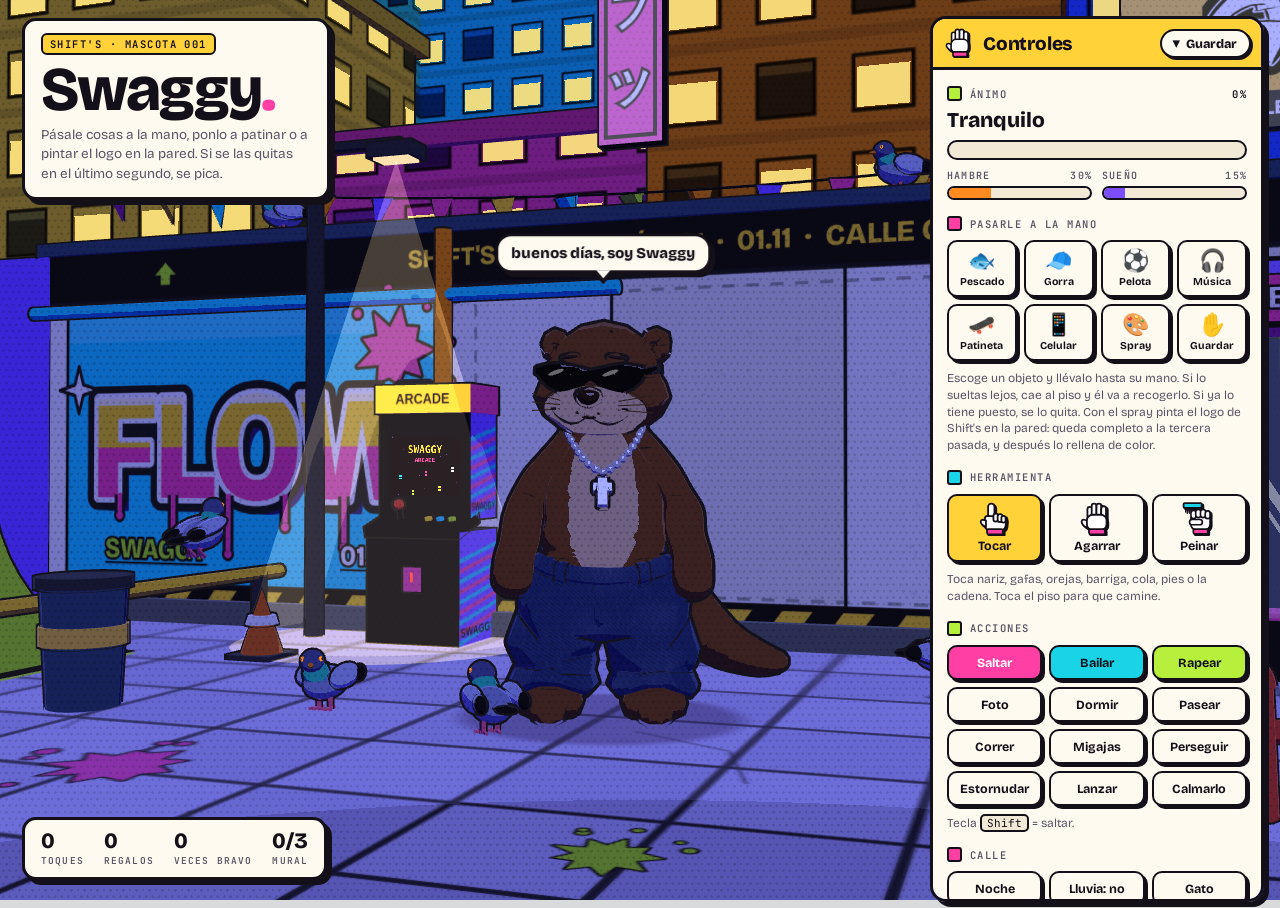
==== commit ee3b099c: "Rendimiento: la página se pausa detrás del parche y de las animaciones de pantalla completa, rayos X" ====
--- a/swaggy3d.html
+++ b/swaggy3d.html
@@ -712,7 +712,8 @@
 catch(e){ showErr('este navegador no tiene 3D (WebGL) activado.'); return; }
 // Celulares de poca memoria (gama baja): arrancan con menos resolución
 const LOW_END = !!(navigator.deviceMemory && navigator.deviceMemory <= 4);
-let pixelRatio = Math.min(window.devicePixelRatio||1, LOW_END ? 1.25 : MOBILE ? 1.5 : 1.75);
+// En celular arranca en 1.25 (antes 1.5): casi la mitad de píxeles que dibujar y se ve igual de nítido
+let pixelRatio = Math.min(window.devicePixelRatio||1, LOW_END ? 1 : MOBILE ? 1.25 : 1.5);
 renderer.setPixelRatio(pixelRatio);
 renderer.setClearColor(0x38c4ff, 1);
 const scene = new THREE.Scene();
@@ -2974,7 +2975,7 @@
     document.getElementById('nSleep').style.width = Math.round(sleepy*100) + '%'; document.getElementById('nSleepPct').textContent = Math.round(sleepy*100) + '%'; }
   // vitrina: reflejo solo cuando está cerca
   const P = root.position, dv = Math.hypot(P.x - VSPOT.x, P.z - VSPOT.z);
-  vitGlass.userData.on = dv < 1.8 || !!mirrorJob;
+  vitGlass.userData.on = !noMirror && (dv < 1.8 || !!mirrorJob);
   vitGlass.material.uniforms.uOn.value = ease(vitGlass.material.uniforms.uOn.value, vitGlass.userData.on ? 1 : 0, 3, dt);
   // trabajos: ir al carrito / a la vitrina
   if(cartJob){
@@ -3805,11 +3806,15 @@
 document.addEventListener('visibilitychange', () => { if(document.hidden) saveMem(); });
 
 let perfSum = 0, perfN = 0, quality = 0;
+// Si va lento, baja calidad por pasos: resolución, reflejo de la vitrina, contornos y luz de la lámpara
+let noMirror = LOW_END;
 function lowerQuality(){
   quality++;
   if(pixelRatio > 1.25){ pixelRatio = 1.25; renderer.setPixelRatio(pixelRatio); fit(); return; }
   if(pixelRatio > 1){ pixelRatio = 1; renderer.setPixelRatio(1); fit(); return; }
-  outlinesB.forEach(o => o.visible = false);
+  if(!noMirror){ noMirror = true; return; }
+  if(outlinesB.length && outlinesB[0].visible){ outlinesB.forEach(o => o.visible = false); return; }
+  if(pixelRatio > 0.85){ pixelRatio = 0.85; renderer.setPixelRatio(pixelRatio); fit(); }
 }
 let worldPaused = false;
 // Tope de cuadros por segundo: en celular 30 (pantallas de 120 Hz calentaban
@@ -3822,7 +3827,7 @@
   lastDraw = now || performance.now();
   const rawDt = clock.getDelta();
   const dt = Math.min(rawDt, 0.05), t = clock.elapsedTime;
-  if(t > 2 && quality < 3){ perfSum += rawDt; perfN++; if(perfN >= 90){ if(perfSum/perfN > 0.042) lowerQuality(); perfSum = 0; perfN = 0; } }
+  if(t > 1.5 && quality < 6){ perfSum += rawDt; perfN++; if(perfN >= 45){ if(perfSum/perfN > (MOBILE ? 0.04 : 0.024)) lowerQuality(); perfSum = 0; perfN = 0; } }
   clockT = t;
   const P = root.position;
   combSayT -= dt; heartT -= dt; ignoredT += dt;
